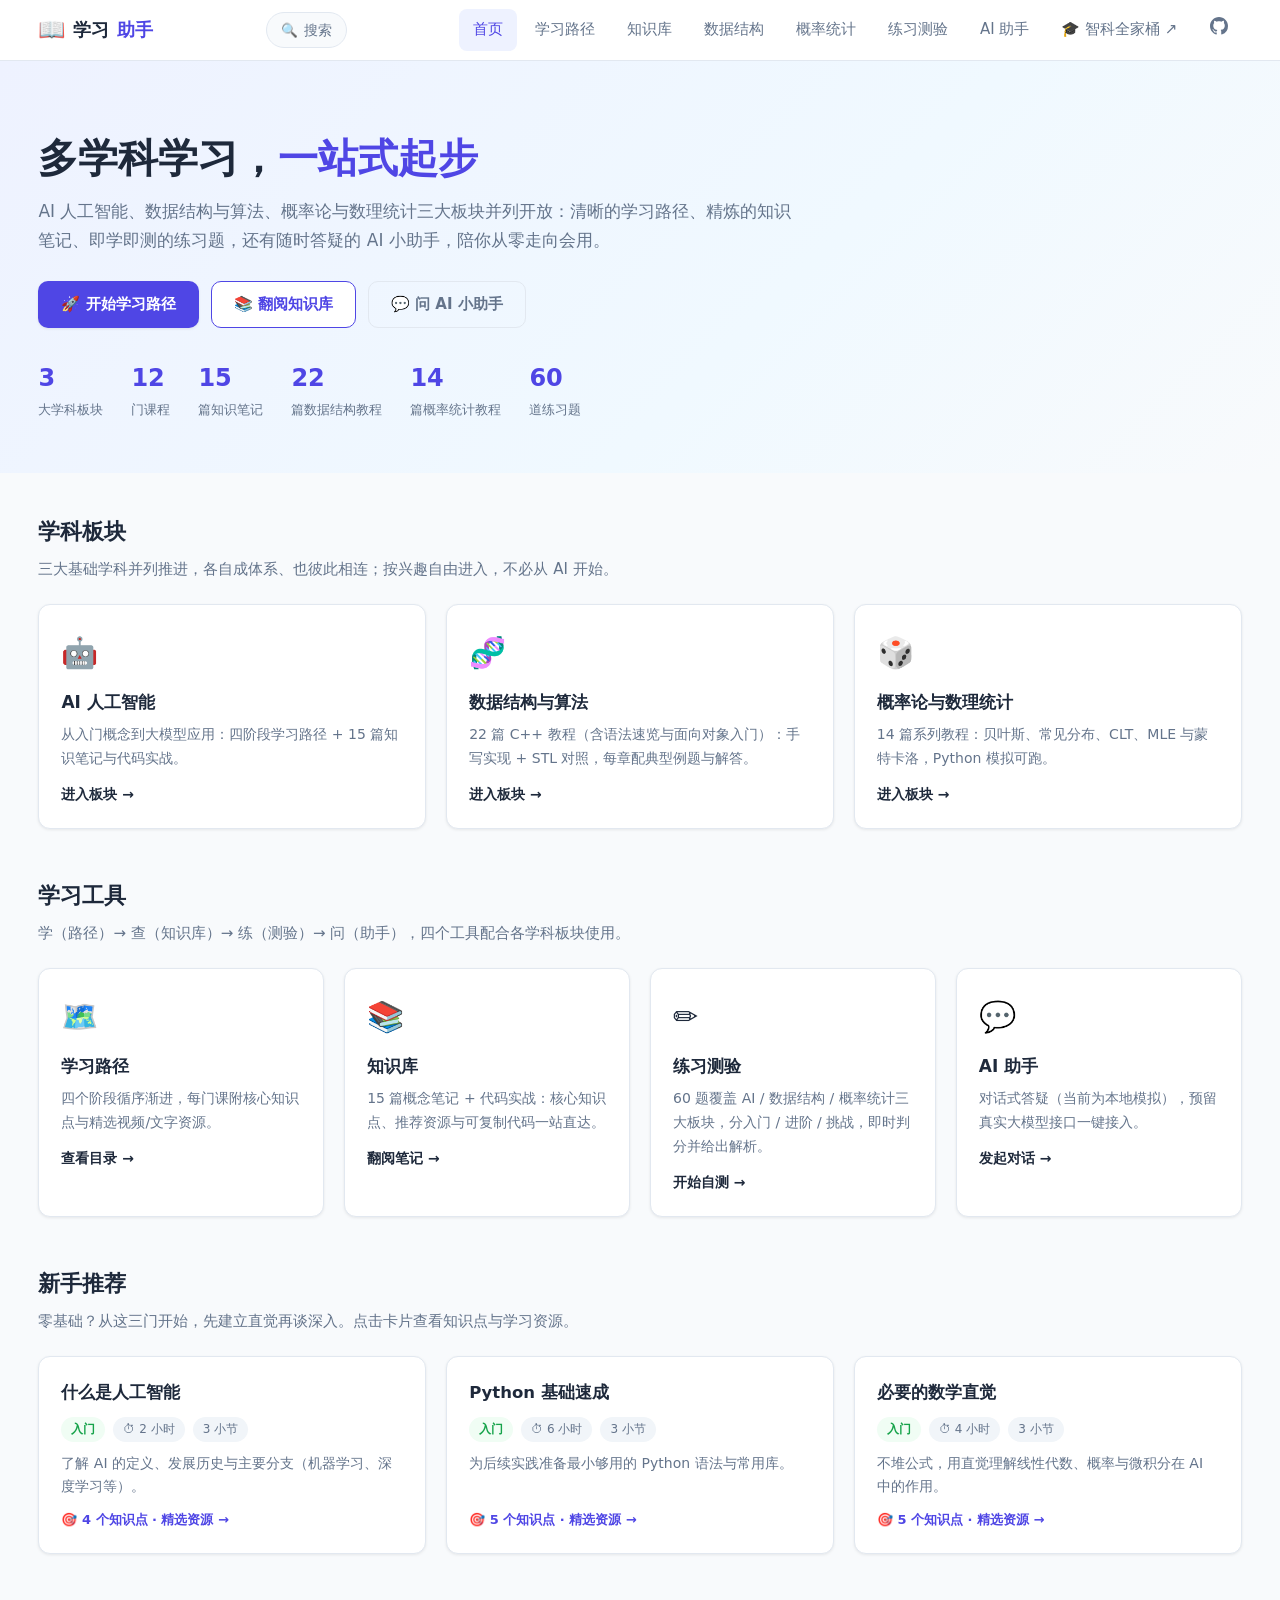
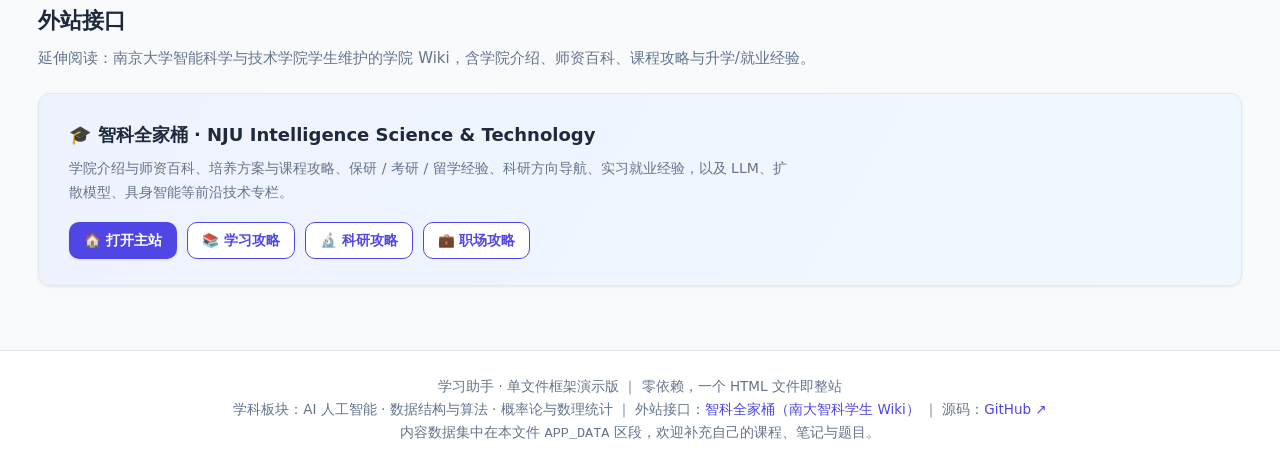
==== index.html @ 99f3f09c "修复了github pages的manifest和图标问题" ====
<!DOCTYPE html>
<html lang="zh-CN">
<head>
<meta charset="UTF-8">
<meta name="viewport" content="width=device-width, initial-scale=1.0">
<!-- PWA：添加到主屏幕后可全屏、离线运行（需经 HTTP(S) 访问；本地 file:// 双击打开自动跳过注册） -->
<meta name="theme-color" content="#4f46e5">
<meta name="mobile-web-app-capable" content="yes">
<meta name="apple-mobile-web-app-capable" content="yes">
<meta name="apple-mobile-web-app-status-bar-style" content="default">
<meta name="apple-mobile-web-app-title" content="学习助手">
<link rel="manifest" href="manifest.webmanifest">
<link rel="apple-touch-icon" href="icons/apple-touch-icon.png">
<link rel="icon" href="icons/icon-192.png" type="image/png">
<title>学习助手 · 单文件版</title>
<meta name="description" content="一个多学科学习助手单文件网站：AI 人工智能、数据结构与算法、概率论与数理统计并列推进，含学习路径、知识库、练习测验与 AI 答疑助手，另附南京大学「智科全家桶」外站接口；零依赖，浏览器直接打开即用。">
<style>
/* ============================================================
   全局样式
   ============================================================ */
:root {
  --primary: #4f46e5;
  --primary-dark: #4338ca;
  --primary-light: #eef2ff;
  --accent: #0ea5e9;
  --green: #16a34a;
  --green-light: #f0fdf4;
  --red: #dc2626;
  --red-light: #fef2f2;
  --orange: #ea580c;
  --text: #1e293b;
  --text-secondary: #64748b;
  --border: #e2e8f0;
  --bg: #f8fafc;
  --card-bg: #ffffff;
  --radius: 12px;
  --shadow: 0 1px 3px rgba(0, 0, 0, .08);
  --shadow-lg: 0 8px 24px rgba(15, 23, 42, .18);
}

* { margin: 0; padding: 0; box-sizing: border-box; }
html { scroll-behavior: smooth; }

body {
  font-family: "PingFang SC", "Microsoft YaHei", "Segoe UI", system-ui, sans-serif;
  color: var(--text);
  background: var(--bg);
  line-height: 1.7;
  min-height: 100vh;
  display: flex;
  flex-direction: column;
}

a { color: var(--primary); text-decoration: none; }
a:hover { text-decoration: underline; }
img { max-width: 100%; }

.container { width: min(1360px, 94%); margin: 0 auto; }
main { flex: 1; }

/* ---------- 单文件路由视图 ---------- */
.view { display: none; }
.view.active { display: block; }

/* ---------- 顶部导航 ---------- */
.site-header {
  background: rgba(255, 255, 255, .92);
  backdrop-filter: blur(8px);
  border-bottom: 1px solid var(--border);
  position: sticky;
  top: 0;
  z-index: 100;
}
.nav { display: flex; align-items: center; justify-content: space-between; height: 60px; gap: 16px; }
.brand { display: flex; align-items: center; gap: 8px; font-size: 18px; font-weight: 700; color: var(--text); white-space: nowrap; }
.brand:hover { text-decoration: none; }
.brand .logo { font-size: 22px; }
.brand .brand-sub { color: var(--primary); }
.nav-links { display: flex; gap: 4px; list-style: none; }
.nav-links a { display: block; padding: 8px 14px; border-radius: 8px; color: var(--text-secondary); font-size: 15px; font-weight: 500; }
.nav-links a:hover { color: var(--text); background: var(--bg); text-decoration: none; }
.nav-links a.active { color: var(--primary); background: var(--primary-light); }
.nav-toggle { display: none; background: none; border: 1px solid var(--border); border-radius: 8px; padding: 6px 10px; font-size: 18px; cursor: pointer; color: var(--text); }

/* ---------- 页脚 ---------- */
.site-footer {
  border-top: 1px solid var(--border);
  background: var(--card-bg);
  padding: 24px 0;
  margin-top: 56px;
  color: var(--text-secondary);
  font-size: 13.5px;
  text-align: center;
}

/* ---------- 首页 Hero ---------- */
.hero { padding: 72px 0 52px; background: linear-gradient(135deg, var(--primary-light) 0%, #f0f9ff 60%, var(--bg) 100%); }
.hero h1 { font-size: clamp(28px, 5vw, 40px); line-height: 1.25; }
.hero h1 .hl { color: var(--primary); }
.hero p.sub { margin: 14px 0 26px; color: var(--text-secondary); font-size: 17px; max-width: 760px; }
.hero-actions { display: flex; gap: 12px; flex-wrap: wrap; }

.btn { display: inline-block; padding: 10px 22px; border-radius: 10px; font-size: 15px; font-weight: 600; cursor: pointer; border: 1px solid transparent; transition: all .15s ease; }
.btn:hover { text-decoration: none; transform: translateY(-1px); }
.btn-primary { background: var(--primary); color: #fff; box-shadow: var(--shadow); }
.btn-primary:hover { background: var(--primary-dark); }
.btn-outline { background: #fff; color: var(--primary); border-color: var(--primary); }
.btn-outline:hover { background: var(--primary-light); }
.btn-ghost { background: transparent; color: var(--text-secondary); border-color: var(--border); }
.btn-ghost:hover { color: var(--text); background: var(--bg); }
.btn-sm { padding: 6px 14px; font-size: 13.5px; }

.stats-row { display: flex; gap: 28px; flex-wrap: wrap; margin-top: 30px; }
.stat .num { font-size: 24px; font-weight: 800; color: var(--primary); }
.stat .label { font-size: 13px; color: var(--text-secondary); }

/* ---------- 区块标题 ---------- */
.section { padding: 40px 0 8px; }
.section-title { font-size: 22px; margin-bottom: 6px; }
.section-desc { color: var(--text-secondary); margin-bottom: 22px; font-size: 15px; }

/* ---------- 卡片网格 ---------- */
.grid { display: grid; gap: 20px; grid-template-columns: repeat(auto-fit, minmax(250px, 1fr)); }
.card { background: var(--card-bg); border: 1px solid var(--border); border-radius: var(--radius); padding: 22px; box-shadow: var(--shadow); transition: all .18s ease; }
.card:hover { box-shadow: var(--shadow-lg); transform: translateY(-3px); }
.module-card { display: block; color: inherit; }
.module-card:hover { text-decoration: none; }
.module-card .icon { font-size: 30px; }
.module-card h3 { margin: 10px 0 6px; font-size: 17px; }
.module-card p { color: var(--text-secondary); font-size: 14px; }
.module-card .go { margin-top: 12px; font-size: 14px; font-weight: 600; }

/* ---------- 课程卡 ---------- */
.course-card { display: flex; flex-direction: column; gap: 10px; cursor: pointer; outline: none; }
.course-card:focus-visible { border-color: var(--primary); box-shadow: 0 0 0 3px var(--primary-light); }
.course-card h3 { font-size: 16.5px; }
.course-card .desc { color: var(--text-secondary); font-size: 14px; flex: 1; }
.course-meta { display: flex; gap: 8px; flex-wrap: wrap; font-size: 12.5px; }
.course-card .go-more { font-size: 13px; font-weight: 600; color: var(--primary); }

.badge { display: inline-block; padding: 2px 10px; border-radius: 999px; font-size: 12px; font-weight: 600; background: var(--primary-light); color: var(--primary); }
.badge.gray { background: #f1f5f9; color: var(--text-secondary); font-weight: 500; }
.badge.green { background: var(--green-light); color: var(--green); }
.badge.orange { background: #fff7ed; color: var(--orange); }
.badge.blue { background: #f0f9ff; color: var(--accent); }

/* ---------- 学习路径阶段 ---------- */
.stage { margin-bottom: 30px; }
.stage-head { display: flex; align-items: center; gap: 12px; margin-bottom: 14px; }
.stage-num { width: 34px; height: 34px; border-radius: 50%; background: var(--primary); color: #fff; display: flex; align-items: center; justify-content: center; font-weight: 700; flex-shrink: 0; }
.stage-head h2 { font-size: 19px; }
.stage-head .stage-sub { color: var(--text-secondary); font-size: 14px; }

/* ---------- 课程详情弹窗 ---------- */
.modal-mask { position: fixed; inset: 0; background: rgba(15, 23, 42, .55); display: flex; align-items: center; justify-content: center; z-index: 200; padding: 20px; }
.modal-mask[hidden] { display: none; }
.modal-card { background: #fff; border-radius: 14px; width: min(660px, 100%); max-height: 84vh; overflow-y: auto; padding: 30px 32px; position: relative; box-shadow: var(--shadow-lg); }
.modal-card h1 { font-size: 22px; padding-right: 28px; margin-bottom: 10px; }
.modal-card h2 { font-size: 16.5px; margin: 22px 0 8px; color: var(--primary-dark); }
.modal-card ul { margin-left: 20px; font-size: 14.5px; }
.modal-card p { font-size: 14.5px; }
.modal-close { position: absolute; top: 10px; right: 14px; border: none; background: none; font-size: 26px; line-height: 1; color: var(--text-secondary); cursor: pointer; }
.modal-close:hover { color: var(--text); }
.modal-meta { display: flex; gap: 8px; flex-wrap: wrap; margin-bottom: 14px; }
.modal-desc { color: var(--text-secondary); margin-bottom: 4px; }

/* ---------- 页面标题条 ---------- */
.page-head { background: linear-gradient(135deg, var(--primary) 0%, var(--primary-dark) 100%); color: #fff; padding: 36px 0; margin-bottom: 32px; }
.page-head h1 { font-size: 26px; }
.page-head p { opacity: .85; margin-top: 6px; font-size: 15px; }

/* ---------- 外站接口卡片 ---------- */
.ext-card { display: flex; align-items: center; justify-content: space-between; gap: 18px; flex-wrap: wrap; background: linear-gradient(120deg, #eef2ff 0%, #f0f9ff 100%); border: 1px solid var(--border); border-radius: var(--radius); padding: 26px 30px; box-shadow: var(--shadow); }
.ext-card h3 { font-size: 18px; margin-bottom: 6px; }
.ext-card p { color: var(--text-secondary); font-size: 14px; max-width: 720px; }
.ext-links { display: flex; gap: 10px; flex-wrap: wrap; }
.ext-links a { white-space: nowrap; }

/* ---------- 知识库 ---------- */
.kb-layout { display: grid; grid-template-columns: 320px minmax(0, 1fr); gap: 24px; align-items: start; }
.kb-list { display: flex; flex-direction: column; gap: 10px; }
.kb-item { width: 100%; text-align: left; background: var(--card-bg); border: 1px solid var(--border); border-radius: 10px; padding: 14px 16px; cursor: pointer; font: inherit; color: inherit; transition: all .15s ease; }
.kb-item:hover { border-color: var(--primary); }
.kb-item.active { border-color: var(--primary); background: var(--primary-light); }
.kb-item .cat { font-size: 12px; color: var(--accent); font-weight: 600; }
.kb-item .t { font-weight: 600; margin: 2px 0; }
.kb-item .s { font-size: 13px; color: var(--text-secondary); }
.kb-article { background: var(--card-bg); border: 1px solid var(--border); border-radius: var(--radius); padding: 32px 36px; box-shadow: var(--shadow); min-height: 320px; }
.kb-article h1 { font-size: 24px; margin-bottom: 8px; }
.kb-article .meta { color: var(--text-secondary); font-size: 13.5px; margin-bottom: 20px; display: flex; gap: 10px; flex-wrap: wrap; }
.kb-article h2 { font-size: 18px; margin: 26px 0 10px; padding-left: 10px; border-left: 4px solid var(--primary); }
.kb-article p { margin-bottom: 14px; color: #334155; }
.kb-article ul { margin: 0 0 14px 22px; color: #334155; }
.kb-article code { background: #f1f5f9; padding: 2px 6px; border-radius: 5px; font-size: 13.5px; font-family: Consolas, "Courier New", monospace; }
.kb-article table { width: 100%; border-collapse: collapse; margin: 14px 0 18px; font-size: 14px; }
.kb-article th, .kb-article td, .modal-card th, .modal-card td { border: 1px solid var(--border); padding: 8px 10px; text-align: left; vertical-align: top; }
.kb-article th, .modal-card th { background: var(--bg); }
.kb-placeholder { color: var(--text-secondary); text-align: center; padding: 80px 0; }

/* ---------- 知识点块与推荐资源 ---------- */
.kb-points { background: var(--primary-light); border-radius: 10px; padding: 14px 18px; margin: 24px 0; }
.kb-points .pt-title { font-weight: 700; margin-bottom: 6px; }
.kb-points ul { margin: 0 0 0 20px; }
.kb-points li { margin: 3px 0; font-size: 14.5px; }
.res-group-title { font-size: 16.5px; margin: 22px 0 10px; font-weight: 700; }
ul.res-list { list-style: none; margin: 0 0 16px !important; padding: 0; }
.res-list li { margin: 0 0 10px; padding: 10px 14px; background: var(--bg); border: 1px solid var(--border); border-radius: 10px; font-size: 14px; }
.res-list .res-d { color: var(--text-secondary); font-size: 13px; margin-top: 2px; }

/* ---------- 测验 ---------- */
.quiz-progress { height: 8px; background: var(--border); border-radius: 999px; overflow: hidden; margin-bottom: 26px; }
.quiz-progress .bar { height: 100%; background: var(--primary); width: 0; transition: width .3s ease; border-radius: 999px; }
.q-card { background: var(--card-bg); border: 1px solid var(--border); border-radius: var(--radius); padding: 26px 28px; box-shadow: var(--shadow); margin-bottom: 18px; }
.q-card .q-title { font-weight: 700; font-size: 16.5px; margin-bottom: 16px; }
.q-card .q-num { color: var(--primary); margin-right: 6px; }
.opt { display: flex; align-items: center; gap: 10px; width: 100%; text-align: left; font: inherit; background: var(--bg); border: 1px solid var(--border); border-radius: 10px; padding: 11px 15px; margin-bottom: 9px; cursor: pointer; transition: all .15s ease; }
.opt:hover:not(:disabled) { border-color: var(--primary); background: var(--primary-light); }
.opt:disabled { cursor: default; }
.opt .letter { width: 26px; height: 26px; border-radius: 50%; background: #fff; border: 1px solid var(--border); display: flex; align-items: center; justify-content: center; font-size: 13px; font-weight: 700; flex-shrink: 0; }
.opt.correct { border-color: var(--green); background: var(--green-light); }
.opt.correct .letter { background: var(--green); border-color: var(--green); color: #fff; }
.opt.wrong { border-color: var(--red); background: var(--red-light); }
.opt.wrong .letter { background: var(--red); border-color: var(--red); color: #fff; }
.explain { margin-top: 12px; padding: 12px 15px; border-radius: 10px; font-size: 14px; display: none; }
.explain.show { display: block; }
.explain.ok { background: var(--green-light); color: #166534; }
.explain.no { background: var(--red-light); color: #991b1b; }
.quiz-result { text-align: center; padding: 40px 20px; display: none; }
.quiz-result.show { display: block; }
.quiz-result .score { font-size: 52px; font-weight: 800; color: var(--primary); }
.quiz-result .msg { color: var(--text-secondary); margin: 6px 0 22px; }

/* ---------- 聊天 ---------- */
.chat-wrap { display: flex; flex-direction: column; height: calc(100vh - 60px - 73px - 48px); min-height: 420px; max-height: 720px; background: var(--card-bg); border: 1px solid var(--border); border-radius: var(--radius); box-shadow: var(--shadow); overflow: hidden; }
.chat-top { display: flex; align-items: center; justify-content: space-between; padding: 12px 18px; border-bottom: 1px solid var(--border); background: var(--bg); }
.chat-top .who { display: flex; align-items: center; gap: 10px; font-weight: 700; }
.chat-top .avatar { width: 34px; height: 34px; border-radius: 50%; background: var(--primary); color: #fff; display: flex; align-items: center; justify-content: center; font-size: 17px; }
.chat-top .status-dot { width: 8px; height: 8px; border-radius: 50%; background: var(--green); display: inline-block; margin-right: 5px; }
.chat-top .st-text { font-size: 12.5px; color: var(--text-secondary); font-weight: 400; }
.chat-body { flex: 1; overflow-y: auto; padding: 18px; display: flex; flex-direction: column; gap: 14px; }
.msg { display: flex; gap: 10px; max-width: 82%; }
.msg .m-avatar { width: 32px; height: 32px; border-radius: 50%; display: flex; align-items: center; justify-content: center; font-size: 15px; flex-shrink: 0; background: var(--primary-light); }
.msg .bubble { padding: 10px 14px; border-radius: 12px; font-size: 14.5px; white-space: pre-wrap; word-break: break-word; background: var(--bg); border: 1px solid var(--border); }
.msg.user { align-self: flex-end; flex-direction: row-reverse; }
.msg.user .m-avatar { background: #e0f2fe; }
.msg.user .bubble { background: var(--primary); color: #fff; border-color: var(--primary); }
.msg.ai .bubble { border-top-left-radius: 4px; }
.msg.user .bubble { border-top-right-radius: 4px; }
.msg time { display: block; font-size: 11px; opacity: .55; margin-top: 4px; }
.typing .bubble { display: inline-flex; gap: 4px; align-items: center; }
.typing .dot { width: 6px; height: 6px; border-radius: 50%; background: var(--text-secondary); animation: blink 1.2s infinite; }
.typing .dot:nth-child(2) { animation-delay: .2s; }
.typing .dot:nth-child(3) { animation-delay: .4s; }
@keyframes blink { 0%, 60%, 100% { opacity: .25; } 30% { opacity: 1; } }
.chat-quick { display: flex; gap: 8px; flex-wrap: wrap; padding: 10px 18px 0; }
.chip { font: inherit; font-size: 13px; color: var(--primary); background: var(--primary-light); border: 1px solid transparent; border-radius: 999px; padding: 5px 13px; cursor: pointer; }
.chip:hover { border-color: var(--primary); }
.chat-input { display: flex; gap: 10px; padding: 14px 18px; border-top: 1px solid var(--border); }
.chat-input textarea { flex: 1; font: inherit; font-size: 14.5px; border: 1px solid var(--border); border-radius: 10px; padding: 10px 14px; resize: none; height: 46px; max-height: 120px; outline: none; }
.chat-input textarea:focus { border-color: var(--primary); box-shadow: 0 0 0 3px var(--primary-light); }
.chat-input .btn { align-self: flex-end; height: 46px; }

/* ---------- 通用工具 ---------- */
.empty-tip { text-align: center; color: var(--text-secondary); padding: 60px 0; }
.toolbar { display: flex; justify-content: space-between; align-items: center; gap: 12px; flex-wrap: wrap; margin-bottom: 18px; }

/* 聊天视图：压缩页脚占位，让对话区贴合视口 */
body[data-page="chat"] .site-footer { margin-top: 16px; }
body[data-page="chat"] main { padding: 20px 0 8px; }

/* ---------- 全站搜索 ---------- */
.nav-search-btn { display: flex; align-items: center; gap: 6px; border: 1px solid var(--border); background: var(--bg); color: var(--text-secondary); border-radius: 999px; padding: 6px 14px; font: inherit; font-size: 13.5px; cursor: pointer; white-space: nowrap; }
.nav-search-btn:hover { border-color: var(--primary); color: var(--primary); }
.nav-gh { display: flex; align-items: center; color: var(--text-secondary); }
.nav-gh:hover { color: var(--text); }
.nav-gh svg { display: block; }
@media (max-width: 720px) { .nav-search-btn span { display: none; } .nav-search-btn { padding: 6px 10px; } }
.search-panel { background: #fff; border-radius: 14px; width: min(680px, 100%); max-height: 80vh; display: flex; flex-direction: column; overflow: hidden; box-shadow: var(--shadow-lg); align-self: flex-start; margin-top: 8vh; }
.search-bar { display: flex; align-items: center; gap: 10px; padding: 14px 16px; border-bottom: 1px solid var(--border); }
.search-bar input { flex: 1; border: none; outline: none; font: inherit; font-size: 15px; color: var(--text); background: transparent; }
.search-close { border: 1px solid var(--border); background: var(--bg); border-radius: 6px; font-size: 12px; padding: 3px 9px; cursor: pointer; color: var(--text-secondary); }
.search-results { flex: 1; overflow-y: auto; padding: 8px 12px 12px; }
.search-group { font-size: 12px; color: var(--text-secondary); font-weight: 700; margin: 10px 4px 4px; letter-spacing: .05em; }
.search-item { display: block; padding: 9px 10px; border-radius: 10px; color: inherit; text-decoration: none; }
.search-item:hover, .search-item.active { background: var(--primary-light); text-decoration: none; }
.si-title { font-weight: 600; font-size: 14.5px; }
.si-sub { color: var(--text-secondary); font-size: 12px; font-weight: 400; margin-left: 6px; }
.si-snip { color: var(--text-secondary); font-size: 12.5px; margin-top: 2px; overflow: hidden; text-overflow: ellipsis; white-space: nowrap; }
.si-snip mark { background: #fef08a; padding: 0 1px; border-radius: 3px; }
.search-hint { color: var(--text-secondary); text-align: center; padding: 32px 10px; font-size: 13.5px; }
.search-foot { border-top: 1px solid var(--border); padding: 8px 16px; font-size: 12px; color: var(--text-secondary); }
.msg .bubble a { color: var(--primary); font-weight: 600; }

/* ---------- 测验分级与代码块 ---------- */
.quiz-sec { margin-bottom: 36px; }
.tier-head { display: flex; align-items: center; gap: 10px; flex-wrap: wrap; margin: 4px 0 14px; }
.tier-head h2 { font-size: 19px; }
.tier-head p { color: var(--text-secondary); font-size: 13.5px; }
.tier-dot { width: 12px; height: 12px; border-radius: 50%; display: inline-block; }
.tier-dot.t-easy { background: var(--green); }
.tier-dot.t-mid { background: var(--orange); }
.tier-dot.t-hard { background: var(--red); }
.tier-filters { display: flex; gap: 6px; flex-wrap: wrap; }
.chip.active { background: var(--primary); color: #fff; border-color: var(--primary); }
.badge.red { background: var(--red-light); color: var(--red); }
.q-badges { display: flex; gap: 6px; align-items: center; margin-bottom: 8px; font-size: 12.5px; }
.kb-article pre, .q-card pre { background: #0f172a; color: #e2e8f0; padding: 14px 16px; border-radius: 10px; overflow-x: auto; font-size: 13px; line-height: 1.65; margin: 0 0 14px; font-family: Consolas, "Courier New", monospace; }
.kb-article pre code, .q-card pre code { background: none; color: inherit; padding: 0; font-size: inherit; }
.code-wrap { position: relative; margin-bottom: 16px; }
.code-wrap pre { margin-bottom: 0; }
.code-copy { position: absolute; top: 8px; right: 8px; background: #334155; color: #cbd5e1; border: none; border-radius: 6px; padding: 3px 10px; font-size: 12px; cursor: pointer; }
.code-copy:hover { background: #475569; color: #fff; }

/* ---------- 典型例题卡片 ---------- */
.ds-ex .ex-lc { float: right; font-size: 12.5px; font-weight: 600; color: var(--primary); }
.ds-ex .ex-lc:hover { color: var(--primary-dark); }
.ds-ex { background: var(--bg); border: 1px solid var(--border); border-radius: 10px; padding: 14px 18px; margin-bottom: 14px; }
.ds-ex .q-title { font-weight: 700; font-size: 14.5px; margin-bottom: 4px; }
.ds-ex .q-text { font-size: 14.5px; margin-bottom: 8px; color: #334155; }
.ds-ex summary { cursor: pointer; color: var(--primary); font-weight: 600; font-size: 14px; user-select: none; }
.ds-ex details[open] summary { margin-bottom: 10px; }
.ds-ex .sol p { font-size: 14px; margin-bottom: 10px; }
.ds-ex .sol ul { font-size: 14px; margin-bottom: 10px; }
.ds-ex .sol blockquote { border-left: 4px solid var(--orange); background: #fff7ed; padding: 8px 14px; border-radius: 6px; font-size: 13.5px; margin-bottom: 10px; }
.quiz-result .breakdown { font-size: 13.5px; color: var(--text-secondary); margin: -12px 0 18px; }

/* ---------- 语法高亮（VSCode Dark+ 风格） ---------- */
pre code .tok-cm { color: #6a9955; font-style: italic; }
pre code .tok-str { color: #ce9178; }
pre code .tok-num { color: #b5cea8; }
pre code .tok-kw1 { color: #c586c0; }
pre code .tok-kw2 { color: #569cd6; }
pre code .tok-type { color: #4ec9b0; }
pre code .tok-fn { color: #dcdcaa; }
pre code .tok-pre { color: #569cd6; }

@media (min-width: 861px) {
  .kb-list { position: sticky; top: 76px; max-height: calc(100vh - 92px); overflow-y: auto; padding-right: 4px; }
}

@media (max-width: 860px) {
  .kb-layout { grid-template-columns: 1fr; }
  .kb-list { flex-direction: row; overflow-x: auto; padding-bottom: 6px; }
  .kb-item { min-width: 210px; }
}

@media (max-width: 720px) {
  .nav-toggle { display: block; }
  .nav-links { display: none; position: absolute; top: 60px; left: 0; right: 0; background: #fff; flex-direction: column; padding: 10px 4%; border-bottom: 1px solid var(--border); box-shadow: var(--shadow-lg); }
  .nav-links.open { display: flex; }
  .hero { padding: 44px 0 36px; }
  .msg { max-width: 92%; }
  .modal-card { padding: 24px 20px; }
}
</style>
</head>
<body data-page="home">

<header class="site-header">
  <div class="container nav">
    <a class="brand" href="#/home"><span class="logo">📖</span>学习<span class="brand-sub">助手</span></a>
    <button class="nav-search-btn" id="searchBtn" type="button" title="搜索站内内容（快捷键 / 或 Ctrl+K）">🔍 <span>搜索</span></button>
    <button class="nav-toggle" aria-label="菜单" id="navToggle">☰</button>
    <ul class="nav-links" id="navLinks">
      <li><a href="#/home" data-route="home" class="active">首页</a></li>
      <li><a href="#/courses" data-route="courses">学习路径</a></li>
      <li><a href="#/knowledge" data-route="knowledge">知识库</a></li>
      <li><a href="#/ds" data-route="ds">数据结构</a></li>
      <li><a href="#/prob" data-route="prob">概率统计</a></li>
      <li><a href="#/quiz" data-route="quiz">练习测验</a></li>
      <li><a href="#/chat" data-route="chat">AI 助手</a></li>
      <li><a href="https://njuis-students.github.io/" target="_blank" rel="noopener noreferrer" title="南京大学智能科学与技术学院 · 智科全家桶（外站，新窗口打开）">🎓 智科全家桶 ↗</a></li>
      <li><a class="nav-gh" href="https://github.com/haotsi/AI_Learning_Helper" target="_blank" rel="noopener noreferrer" title="本站源码 · GitHub 仓库（新窗口打开）" aria-label="GitHub 仓库">
        <svg width="18" height="18" viewBox="0 0 16 16" fill="currentColor" aria-hidden="true"><path d="M8 0C3.58 0 0 3.58 0 8c0 3.54 2.29 6.53 5.47 7.59.4.07.55-.17.55-.38 0-.19-.01-.82-.01-1.49-2.01.37-2.53-.49-2.69-.94-.09-.23-.48-.94-.82-1.13-.28-.15-.68-.52-.01-.53.63-.01 1.08.58 1.23.82.72 1.21 1.87.87 2.33.66.07-.52.28-.87.51-1.07-1.78-.2-3.64-.89-3.64-3.95 0-.87.31-1.59.82-2.15-.08-.2-.36-1.02.08-2.12 0 0 .67-.21 2.2.82.64-.18 1.32-.27 2-.27s1.36.09 2 .27c1.53-1.04 2.2-.82 2.2-.82.44 1.1.16 1.92.08 2.12.51.56.82 1.27.82 2.15 0 3.07-1.87 3.75-3.65 3.95.29.25.54.73.54 1.48 0 1.07-.01 1.93-.01 2.2 0 .21.15.46.55.38A8.01 8.01 0 0 0 16 8c0-4.42-3.58-8-8-8z"/></svg>
      </a></li>
    </ul>
  </div>
</header>

<main>

  <!-- ============ 视图：首页 ============ -->
  <section class="view active" id="view-home">
    <div class="hero">
      <div class="container">
        <h1>多学科学习，<span class="hl">一站式起步</span></h1>
        <p class="sub">AI 人工智能、数据结构与算法、概率论与数理统计三大板块并列开放：清晰的学习路径、精炼的知识笔记、即学即测的练习题，还有随时答疑的 AI 小助手，陪你从零走向会用。</p>
        <div class="hero-actions">
          <a class="btn btn-primary" href="#/courses">🚀 开始学习路径</a>
          <a class="btn btn-outline" href="#/knowledge">📚 翻阅知识库</a>
          <a class="btn btn-ghost" href="#/chat">💬 问 AI 小助手</a>
        </div>
        <div class="stats-row">
          <div class="stat"><div class="num">3</div><div class="label">大学科板块</div></div>
          <div class="stat"><div class="num" id="statCourses">–</div><div class="label">门课程</div></div>
          <div class="stat"><div class="num" id="statArticles">–</div><div class="label">篇知识笔记</div></div>
          <div class="stat"><div class="num" id="statDs">–</div><div class="label">篇数据结构教程</div></div>
          <div class="stat"><div class="num" id="statProb">–</div><div class="label">篇概率统计教程</div></div>
          <div class="stat"><div class="num" id="statQuiz">–</div><div class="label">道练习题</div></div>
        </div>
      </div>
    </div>
    <section class="section">
      <div class="container">
        <h2 class="section-title">学科板块</h2>
        <p class="section-desc">三大基础学科并列推进，各自成体系、也彼此相连；按兴趣自由进入，不必从 AI 开始。</p>
        <div class="grid">
          <a class="card module-card" href="#/courses">
            <div class="icon">🤖</div>
            <h3>AI 人工智能</h3>
            <p>从入门概念到大模型应用：四阶段学习路径 + 15 篇知识笔记与代码实战。</p>
            <div class="go">进入板块 →</div>
          </a>
          <a class="card module-card" href="#/ds">
            <div class="icon">🧬</div>
            <h3>数据结构与算法</h3>
            <p>22 篇 C++ 教程（含语法速览与面向对象入门）：手写实现 + STL 对照，每章配典型例题与解答。</p>
            <div class="go">进入板块 →</div>
          </a>
          <a class="card module-card" href="#/prob">
            <div class="icon">🎲</div>
            <h3>概率论与数理统计</h3>
            <p>14 篇系列教程：贝叶斯、常见分布、CLT、MLE 与蒙特卡洛，Python 模拟可跑。</p>
            <div class="go">进入板块 →</div>
          </a>
        </div>
      </div>
    </section>
    <section class="section">
      <div class="container">
        <h2 class="section-title">学习工具</h2>
        <p class="section-desc">学（路径）→ 查（知识库）→ 练（测验）→ 问（助手），四个工具配合各学科板块使用。</p>
        <div class="grid">
          <a class="card module-card" href="#/courses">
            <div class="icon">🗺️</div>
            <h3>学习路径</h3>
            <p>四个阶段循序渐进，每门课附核心知识点与精选视频/文字资源。</p>
            <div class="go">查看目录 →</div>
          </a>
          <a class="card module-card" href="#/knowledge">
            <div class="icon">📚</div>
            <h3>知识库</h3>
            <p>15 篇概念笔记 + 代码实战：核心知识点、推荐资源与可复制代码一站直达。</p>
            <div class="go">翻阅笔记 →</div>
          </a>
          <a class="card module-card" href="#/quiz">
            <div class="icon">✏️</div>
            <h3>练习测验</h3>
            <p>60 题覆盖 AI / 数据结构 / 概率统计三大板块，分入门 / 进阶 / 挑战，即时判分并给出解析。</p>
            <div class="go">开始自测 →</div>
          </a>
          <a class="card module-card" href="#/chat">
            <div class="icon">💬</div>
            <h3>AI 助手</h3>
            <p>对话式答疑（当前为本地模拟），预留真实大模型接口一键接入。</p>
            <div class="go">发起对话 →</div>
          </a>
        </div>
      </div>
    </section>
    <section class="section">
      <div class="container">
        <h2 class="section-title">新手推荐</h2>
        <p class="section-desc">零基础？从这三门开始，先建立直觉再谈深入。点击卡片查看知识点与学习资源。</p>
        <div class="grid" id="featuredCourses"></div>
      </div>
    </section>
    <section class="section">
      <div class="container">
        <h2 class="section-title">外站接口</h2>
        <p class="section-desc">延伸阅读：南京大学智能科学与技术学院学生维护的学院 Wiki，含学院介绍、师资百科、课程攻略与升学/就业经验。</p>
        <div class="ext-card">
          <div>
            <h3>🎓 智科全家桶 · NJU Intelligence Science &amp; Technology</h3>
            <p>学院介绍与师资百科、培养方案与课程攻略、保研 / 考研 / 留学经验、科研方向导航、实习就业经验，以及 LLM、扩散模型、具身智能等前沿技术专栏。</p>
          </div>
          <div class="ext-links">
            <a class="btn btn-primary btn-sm" href="https://njuis-students.github.io/" target="_blank" rel="noopener noreferrer">🏠 打开主站</a>
            <a class="btn btn-outline btn-sm" href="https://njuis-students.github.io/2-%E5%AD%A6%E4%B9%A0%E7%AF%87/1-%E5%9F%B9%E5%85%BB%E6%96%B9%E6%A1%88/1-%E5%9F%B9%E5%85%BB%E6%96%B9%E6%A1%88.html" target="_blank" rel="noopener noreferrer">📚 学习攻略</a>
            <a class="btn btn-outline btn-sm" href="https://njuis-students.github.io/3-%E7%A7%91%E7%A0%94%E7%AF%87/1-%E7%A7%91%E7%A0%94%E6%A6%82%E8%A7%88/1-%E7%A7%91%E7%A0%94%E6%A6%82%E8%A7%88.html" target="_blank" rel="noopener noreferrer">🔬 科研攻略</a>
            <a class="btn btn-outline btn-sm" href="https://njuis-students.github.io/4-%E8%81%8C%E5%9C%BA%E7%AF%87/2-%E5%B0%B1%E4%B8%9A%E6%8C%87%E5%8D%97/1-%E5%BC%95%E8%A8%80.html" target="_blank" rel="noopener noreferrer">💼 职场攻略</a>
          </div>
        </div>
      </div>
    </section>
  </section>

  <!-- ============ 视图：学习路径 ============ -->
  <section class="view" id="view-courses">
    <div class="page-head">
      <div class="container">
        <h1>🗺️ 学习路径</h1>
        <p>四个阶段、12 门课程。点击课程卡查看核心知识点、课程大纲与精选视频/文字教程。</p>
      </div>
    </div>
    <div class="container" id="stageList"><!-- 课程阶段由脚本渲染 --></div>
  </section>

  <!-- ============ 视图：知识库 ============ -->
  <section class="view" id="view-knowledge">
    <div class="page-head">
      <div class="container">
        <h1>📚 知识库</h1>
        <p>每篇笔记附「核心知识点」与推荐视频/阅读；新增 5 篇代码实战笔记，资源导航汇总在最后。</p>
      </div>
    </div>
    <div class="container kb-layout">
      <aside class="kb-list" id="kbList" aria-label="文章列表"></aside>
      <article class="kb-article" id="kbArticle">
        <div class="kb-placeholder">← 选择一篇文章开始阅读</div>
      </article>
    </div>
  </section>

  <!-- ============ 视图：数据结构与算法（C++） ============ -->
  <section class="view" id="view-ds">
    <div class="page-head">
      <div class="container">
        <h1>🧬 数据结构与算法（C++ 版）</h1>
        <p>22 篇分章学习路线：零基础先读「C++ 基础语法速览」与「面向对象入门」（类/继承/多态/友元）；每篇含概念讲解、手写 C++ 实现、STL 对照与复杂度分析，代码一键复制。</p>
      </div>
    </div>
    <div class="container kb-layout">
      <aside class="kb-list" id="dsList" aria-label="章节列表"></aside>
      <article class="kb-article" id="dsArticle">
        <div class="kb-placeholder">← 从左侧选择章节开始</div>
      </article>
    </div>
  </section>

  <!-- ============ 视图：概率论与数理统计 ============ -->
  <section class="view" id="view-prob">
    <div class="page-head">
      <div class="container">
        <h1>🎲 概率论与数理统计</h1>
        <p>14 篇系列教程：直觉 + 公式速查 + 可运行的 Python 模拟，处处连接 AI 应用。</p>
      </div>
    </div>
    <div class="container kb-layout">
      <aside class="kb-list" id="probList" aria-label="章节列表"></aside>
      <article class="kb-article" id="probArticle">
        <div class="kb-placeholder">← 从左侧选择章节开始</div>
      </article>
    </div>
  </section>

  <!-- ============ 视图：练习测验 ============ -->
  <section class="view" id="view-quiz">
    <div class="page-head">
      <div class="container">
        <h1>✏️ 练习测验</h1>
        <p>覆盖 AI、数据结构、概率统计三大板块。「全部」按题号顺序练习，也可按难度筛选，全部完成后查看各级得分。</p>
      </div>
    </div>
    <div class="container">
      <div class="toolbar">
        <div><strong>综合分级测验</strong>　<span class="badge gray" id="quizTotal">共 – 题</span></div>
        <div class="tier-filters" id="quizFilters">
          <button class="chip active" data-f="all" type="button">全部</button>
          <button class="chip" data-f="入门" type="button">🟢 入门</button>
          <button class="chip" data-f="进阶" type="button">🟠 进阶</button>
          <button class="chip" data-f="挑战" type="button">🔴 挑战</button>
        </div>
        <button class="btn btn-ghost btn-sm js-restart" type="button">↺ 重新开始</button>
      </div>
      <div class="quiz-progress"><div class="bar" id="quizBar"></div></div>
      <div id="quizList"><!-- 题目由脚本渲染 --></div>
      <div class="card quiz-result" id="quizResult">
        <div class="score" id="quizScore">0 分</div>
        <div class="msg" id="quizMsg"></div>
        <div class="breakdown" id="quizBreak"></div>
        <button class="btn btn-primary js-restart" type="button">↺ 再做一遍</button>
        <a class="btn btn-outline" href="#/knowledge">去知识库复习</a>
      </div>
    </div>
  </section>

  <!-- ============ 视图：AI 助手 ============ -->
  <section class="view" id="view-chat">
    <div class="container">
      <div class="chat-wrap">
        <div class="chat-top">
          <div class="who">
            <div class="avatar">🤖</div>
            <div>
              <div>AI 答疑助手</div>
              <div class="st-text"><span class="status-dot"></span>在线 · 当前为本地模拟回复（本文件底部 CONFIG 可接入真实 API）</div>
            </div>
          </div>
          <button class="btn btn-ghost btn-sm" id="chatClear" type="button">🗑 清空对话</button>
        </div>
        <div class="chat-body" id="chatBody" aria-live="polite"></div>
        <div class="chat-quick" id="chatQuick">
          <button class="chip" data-q="我是零基础，应该先学什么？" type="button">零基础先学什么？</button>
          <button class="chip" data-q="C++ 看不懂代码怎么办？" type="button">C++ 零基础？</button>
          <button class="chip" data-q="怎么搜索站内的课程和章节？" type="button">怎么用搜索？</button>
          <button class="chip" data-q="有什么推荐的视频课程和学习资源？" type="button">推荐学习资源</button>
          <button class="chip" data-q="什么是过拟合？" type="button">什么是过拟合？</button>
          <button class="chip" data-q="教我怎么写提示词" type="button">提示词怎么写？</button>
          <button class="chip" data-q="大模型为什么会产生幻觉？" type="button">大模型为何有幻觉？</button>
        </div>
        <div class="chat-input">
          <textarea id="chatInput" placeholder="输入你的问题…（Enter 发送，Shift+Enter 换行）" rows="1"></textarea>
          <button class="btn btn-primary" id="chatSend" type="button">发送</button>
        </div>
      </div>
    </div>
  </section>

</main>

<footer class="site-footer">
  <div class="container">学习助手 · 单文件框架演示版 ｜ 零依赖，一个 HTML 文件即整站<br>
  学科板块：AI 人工智能 · 数据结构与算法 · 概率论与数理统计 ｜ 外站接口：<a href="https://njuis-students.github.io/" target="_blank" rel="noopener noreferrer">智科全家桶（南大智科学生 Wiki）</a> ｜ 源码：<a href="https://github.com/haotsi/AI_Learning_Helper" target="_blank" rel="noopener noreferrer">GitHub ↗</a><br>
  内容数据集中在本文件 <code>APP_DATA</code> 区段，欢迎补充自己的课程、笔记与题目。</div>
</footer>

<!-- 课程详情弹窗 -->
<div class="modal-mask" id="courseModal" hidden>
  <div class="modal-card" role="dialog" aria-modal="true">
    <button class="modal-close" id="courseModalClose" aria-label="关闭" type="button">×</button>
    <div id="courseModalBody"></div>
  </div>
</div>

<!-- 全站搜索 -->
<div class="modal-mask" id="searchModal" hidden>
  <div class="search-panel" role="dialog" aria-modal="true">
    <div class="search-bar">
      <span>🔍</span>
      <input id="searchInput" type="text" placeholder="搜索课程、笔记、章节与功能页…（回车打开第一条）" autocomplete="off">
      <button class="search-close" id="searchClose" type="button">Esc</button>
    </div>
    <div class="search-results" id="searchResults"></div>
    <div class="search-foot">↑↓ 选择 · Enter 打开 · Esc 关闭 · 任意页面按 / 呼出</div>
  </div>
</div>

<!-- ============================================================
     ① 模拟数据层（想改课程内容，只动 APP_DATA）
     resources 字段：t 标题 / u 链接 / zh:1 中文资源 / d 一句话说明
     ============================================================ -->
<script>
window.APP_DATA = {

  /* ---------------- 学习路径 / 课程目录 ---------------- */
  stages: [
    {
      id: 's1',
      title: '第一阶段 · AI 入门',
      sub: '建立基本概念，打好数学与编程基础',
      courses: [
        {
          id: 'c101', title: '什么是人工智能', desc: '了解 AI 的定义、发展历史与主要分支（机器学习、深度学习等）。',
          level: '入门', duration: '2 小时',
          lessons: ['AI 的定义与分类', 'AI 发展简史', 'AI 能做什么、不能做什么'],
          points: [
            'AI 的三种定义：像人一样思考 / 像人一样行动 / 理性智能体',
            '三大流派：符号主义、连接主义、行为主义',
            '机器学习、深度学习、大模型的概念边界与关系',
            '现代 AI 的范式转变：人写规则 → 机器从数据学规则'
          ],
          resources: {
            video: [
              { t: '吴恩达 AI for Everyone（DeepLearning.AI）', u: 'https://www.deeplearning.ai/courses/ai-for-everyone/', d: '写给非技术背景的经典 AI 通识课，无数学要求' },
              { t: '李宏毅 · 机器学习课程（台大官网，含 2026 春）', u: 'https://speech.ee.ntu.edu.tw/~hylee/ml/2026-spring.php', zh: 1, d: '中文圈口碑最好的系统课，讲义/作业/投影片全部公开' },
              { t: '李宏毅 2025 版课程合集（B 站）', u: 'https://www.bilibili.com/video/BV1TAtwzTE1S/', zh: 1, d: 'B 站观看更方便的系列合集' }
            ],
            read: [
              { t: 'Google ML Crash Course', u: 'https://developers.google.com/machine-learning/crash-course', d: '免费的机器学习速成课：短视频 + 文字 + 练习' },
              { t: '站内文章《什么是人工智能》', u: '#/knowledge/a1', d: '5 分钟建立概念框架' }
            ]
          }
        },
        {
          id: 'c102', title: 'Python 基础速成', desc: '为后续实践准备最小够用的 Python 语法与常用库。',
          level: '入门', duration: '6 小时',
          lessons: ['变量与数据类型', '控制流与函数', 'NumPy / Pandas 入门'],
          points: [
            '变量、数据类型与容器（list / dict / set）',
            '函数、模块与异常处理',
            'NumPy 数组与广播机制',
            'Pandas DataFrame 与数据清洗',
            'Jupyter / Colab 交互式工作流'
          ],
          resources: {
            video: [
              { t: '李宏毅课程 · Colab 与 Kaggle 上手教程', u: 'https://www.youtube.com/watch?v=kibL4oJbzy4', d: '10 分钟跑通第一个云端 Notebook' },
              { t: '李宏毅课程 · PyTorch 入门教程', u: 'https://youtu.be/6dEp6oRN2NE', zh: 1, d: '官方助教课，为后续深度学习做准备' }
            ],
            read: [
              { t: 'Python 官方中文教程', u: 'https://docs.python.org/zh-cn/3/tutorial/', zh: 1, d: '最权威的语言入门材料' },
              { t: 'Python Data Science Handbook（免费在线）', u: 'https://jakevdp.github.io/PythonDataScienceHandbook/', d: 'NumPy / Pandas / Matplotlib 一册打通' },
              { t: 'CS231n Python/Numpy Tutorial', u: 'https://cs231n.github.io/python-numpy-tutorial/', d: '斯坦福作业前置教程，直击 AI 常用子集' },
              { t: 'Kaggle Learn 微课程', u: 'https://www.kaggle.com/learn', d: 'Python / Pandas / 机器学习系列短课，边学边跑' },
              { t: '站内代码笔记《Python 数据处理速查》', u: '#/knowledge/a11', d: '可复制的速查代码与易错清单' }
            ]
          }
        },
        {
          id: 'c103', title: '必要的数学直觉', desc: '不堆公式，用直觉理解线性代数、概率与微积分在 AI 中的作用。',
          level: '入门', duration: '4 小时',
          lessons: ['向量与矩阵直觉', '概率与分布', '梯度是什么'],
          points: [
            '向量 / 矩阵与线性变换；点积与余弦相似度',
            '导数、偏导与梯度的几何意义',
            '链式法则——反向传播的数学地基',
            '概率分布、期望与方差',
            '极大似然与交叉熵损失的关系'
          ],
          resources: {
            video: [
              { t: '3Blue1Brown · 线性代数的本质', u: 'https://www.3blue1brown.com/topics/linear-algebra', d: '公认最好的可视化数学系列' },
              { t: '3Blue1Brown · 微积分的本质', u: 'https://www.3blue1brown.com/topics/calculus', d: '第 3 章专讲梯度' },
              { t: '3Blue1Brown 官方 B 站空间（中文搬运）', u: 'https://space.bilibili.com/88461692', zh: 1, d: '官方授权中文字幕版' },
              { t: 'MIT 18.06 线性代数（Gilbert Strang）', u: 'https://ocw.mit.edu/courses/18-06-linear-algebra-spring-2010/', d: '想系统补线代的完整课程' }
            ],
            read: [
              { t: 'D2L · 线性代数预备知识', u: 'https://zh.d2l.ai/chapter_preliminaries/linear-algebra.html', zh: 1 },
              { t: 'D2L · 微积分预备知识', u: 'https://zh.d2l.ai/chapter_preliminaries/calculus.html', zh: 1, d: '深度学习视角的数学速查' }
            ]
          }
        }
      ]
    },
    {
      id: 's2',
      title: '第二阶段 · 核心技术',
      sub: '掌握机器学习与深度学习的原理和方法',
      courses: [
        {
          id: 'c201', title: '机器学习基础', desc: '监督学习、无监督学习、特征工程与模型评估的完整脉络。',
          level: '进阶', duration: '10 小时',
          lessons: ['线性回归与逻辑回归', '决策树与随机森林', '过拟合与正则化', '交叉验证与评估指标'],
          points: [
            '监督学习完整建模流程：数据 → 特征 → 模型 → 评估',
            '线性 / 逻辑回归与决策树三大经典模型',
            '集成方法：随机森林与 GBDT',
            '过拟合 / 欠拟合与正则化、交叉验证',
            '评估指标：准确率、精确率、召回率、F1、ROC-AUC'
          ],
          resources: {
            video: [
              { t: 'StatQuest（Josh Starmer）', u: 'https://www.youtube.com/@statquest', d: '每个 ML 算法一支 10 分钟动画，直观到哭' },
              { t: 'StatQuest 官方视频索引站', u: 'https://statquest.org/', d: '按主题检索全部视频' }
            ],
            read: [
              { t: '南瓜书（西瓜书公式推导详解）', u: 'https://datawhalechina.github.io/pumpkin-book/', zh: 1, d: 'Datawhale 社区逐公式讲解周志华《机器学习》' },
              { t: 'scikit-learn 用户指南', u: 'https://scikit-learn.org/stable/user_guide.html', d: '边学概念边上手最经典的 ML 库' },
              { t: 'D2L · 线性神经网络', u: 'https://zh.d2l.ai/chapter_linear-networks/index.html', zh: 1, d: '用代码从零实现回归与 softmax' }
            ]
          }
        },
        {
          id: 'c202', title: '神经网络与深度学习', desc: '从感知机到多层网络，理解反向传播与常见架构。',
          level: '进阶', duration: '12 小时',
          lessons: ['感知机与激活函数', '反向传播', 'CNN / RNN 概览', '训练技巧与调参'],
          points: [
            '前向传播 / 反向传播与计算图',
            '激活函数、损失函数与优化器（SGD / Adam）',
            'BatchNorm、Dropout、残差连接三大训练利器',
            'CNN 与 RNN 的定位及适用场景',
            '学习率、批大小等超参数调试方法论'
          ],
          resources: {
            video: [
              { t: 'Karpathy · Neural Networks: Zero to Hero', u: 'https://karpathy.ai/zero-to-hero.html', d: '从零手写反向传播直到 GPT，公认最佳实践课' },
              { t: '李沐 · 动手学深度学习课程视频（B 站，D2L 官网链接）', u: 'https://space.bilibili.com/1567748478/channel/seriesdetail?sid=358497', zh: 1, d: '中文逐节讲解 + 代码实战' },
              { t: '3Blue1Brown · 神经网络可视化', u: 'https://www.3blue1brown.com/topics/neural-networks', d: '梯度下降与反向传播的动画直觉' }
            ],
            read: [
              { t: '《动手学深度学习》D2L 中文站', u: 'https://zh.d2l.ai/', zh: 1, d: '公式 + 图示 + 可运行代码三合一教材' },
              { t: 'Deep Learning 花书（Goodfellow 免费在线版）', u: 'https://www.deeplearningbook.org/', d: '理论纵深参考，按需查阅' },
              { t: 'D2L · 优化算法章节', u: 'https://zh.d2l.ai/chapter_optimization/index.html', zh: 1, d: 'SGD / 动量 / Adam 系统梳理' },
              { t: '站内代码笔记《PyTorch 最小训练循环》', u: '#/knowledge/a12', d: '训练五步模板 + 排错经验' }
            ]
          }
        },
        {
          id: 'c203', title: '自然语言处理入门', desc: '分词、词向量、语言模型到 Transformer 架构的演进。',
          level: '进阶', duration: '8 小时',
          lessons: ['文本表示与词向量', '语言模型', 'Transformer 与注意力机制'],
          points: [
            '分词与 BPE 子词切分',
            '词向量：从 word2vec 到上下文表示',
            '序列建模：RNN → Seq2Seq → 注意力',
            'Transformer：自注意力 + 位置编码 + 并行化',
            '预训练范式：BERT（双向编码）vs GPT（自回归解码）'
          ],
          resources: {
            video: [
              { t: '斯坦福 CS224n · NLP with Deep Learning（2024 完整公开）', u: 'https://www.youtube.com/playlist?list=PLoROMvodv4rOaMFbaqxPDoLWjDaRAdP9D', d: 'NLP 研究生级课程，含 LLM 前沿' },
              { t: '李宏毅 · 生成式人工智能课程（2024 官网）', u: 'https://speech.ee.ntu.edu.tw/~hylee/genai/2024-spring.php', zh: 1, d: '系统覆盖 GPT / LLM 原理与应用' }
            ],
            read: [
              { t: 'Speech and Language Processing（Jurafsky & Martin 免费预览版）', u: 'https://web.stanford.edu/~jurafsky/slp3/', d: 'NLP 圣经教材，第 9/10 章讲 Transformer 与预训练' },
              { t: 'D2L · 注意力机制章节', u: 'https://zh.d2l.ai/chapter_attention-mechanisms/index.html', zh: 1, d: '含 Transformer 从零实现' },
              { t: 'Word2Vec 原始论文', u: 'https://arxiv.org/abs/1301.3781', d: '词向量思想的起点，读摘要即可' }
            ]
          }
        },
        {
          id: 'c204', title: '卷积神经网络与计算机视觉', desc: '从 LeNet 到 ResNet 理解 CNN 的设计哲学，完成图像分类实战。',
          level: '进阶', duration: '8 小时',
          lessons: ['从全连接层到卷积', '填充、步幅与汇聚', '经典架构：AlexNet / VGG / ResNet', '图像分类实战（CIFAR-10）'],
          points: [
            '图像为什么需要卷积：局部相关 + 权重共享',
            '填充、步幅与池化层的作用',
            '经典演进主线：LeNet → AlexNet → VGG → ResNet',
            '残差连接如何解决深层网络退化',
            '目标检测与语义分割任务概览'
          ],
          resources: {
            video: [
              { t: '斯坦福 CS231n · 深度学习与计算机视觉', u: 'https://www.youtube.com/playlist?list=PLoROMvodv4rOmsNzYBMe0gJY2XS8AQg16', d: 'CV 领域最著名的公开课' }
            ],
            read: [
              { t: 'CS231n 课程笔记', u: 'https://cs231n.github.io/', d: '比视频更省时间的文字版精华' },
              { t: 'D2L · 卷积神经网络', u: 'https://zh.d2l.ai/chapter_convolutional-neural-networks/index.html', zh: 1 },
              { t: 'D2L · 现代卷积神经网络', u: 'https://zh.d2l.ai/chapter_convolutional-modern/index.html', zh: 1, d: 'AlexNet 到 ResNet 逐个拆解' }
            ]
          }
        }
      ]
    },
    {
      id: 's3',
      title: '第三阶段 · 大模型应用',
      sub: '学会使用与调教大语言模型，做出真实产品',
      courses: [
        {
          id: 'c301', title: '提示词工程', desc: '系统学习 Prompt 设计方法，让大模型稳定输出高质量结果。',
          level: '应用', duration: '5 小时',
          lessons: ['Prompt 基本结构', '角色 / 示例 / 思维链', '常见失败模式与修复'],
          points: [
            'Prompt 五要素：角色 / 任务 / 上下文 / 格式 / 示例',
            'Few-shot、思维链（CoT）、自我一致性等技术',
            'temperature 与 top-p 对输出的影响',
            '结构化输出（JSON）与函数调用基础',
            '像单元测试一样迭代 Prompt'
          ],
          resources: {
            video: [
              { t: '吴恩达 × OpenAI · ChatGPT Prompt Engineering for Developers', u: 'https://www.deeplearning.ai/courses/chatgpt-prompt-eng/', d: '1 小时 40 分免费短课，开发者向最佳入门' }
            ],
            read: [
              { t: '提示工程指南（官方中文版）', u: 'https://www.promptingguide.ai/zh', zh: 1, d: '全部技术都有中文讲解与示例' },
              { t: 'OpenAI 官方 Prompt Engineering 指南', u: 'https://platform.openai.com/docs/guides/prompt-engineering', d: 'GPT 系列模型的官方最佳实践' },
              { t: 'llm-cookbook（吴恩达课程中文笔记）', u: 'https://github.com/datawhalechina/llm-cookbook', zh: 1, d: '中文化 + 可运行代码' }
            ]
          }
        },
        {
          id: 'c302', title: 'RAG 与智能体', desc: '检索增强生成与 Agent 工作流：让模型接入你的知识和工具。',
          level: '应用', duration: '9 小时',
          lessons: ['向量检索原理', '搭建 RAG 流程', '工具调用与 Agent'],
          points: [
            '文本嵌入与向量检索：余弦相似度、HNSW',
            'RAG 五步：切块 → 嵌入 → 检索 → 增强 → 生成',
            '查询改写与重排序对检索质量的提升',
            'ReAct：推理与行动交替的 Agent 范式',
            'Function Calling、记忆与规划组件'
          ],
          resources: {
            video: [
              { t: '李宏毅 · AI Agent 讲座（2025）', u: 'https://youtu.be/M2Yg1kwPpts', zh: 1, d: '官方课程讲次，讲透 Agent 框架' }
            ],
            read: [
              { t: '提示工程指南 · RAG 技术章（中文）', u: 'https://www.promptingguide.ai/zh/techniques/rag', zh: 1 },
              { t: 'RAG 原始论文（Lewis et al. 2020）', u: 'https://arxiv.org/abs/2005.11401' },
              { t: 'ReAct 论文', u: 'https://arxiv.org/abs/2210.03629' },
              { t: 'LangChain 官方文档', u: 'https://docs.langchain.com/', d: '主流 LLM 应用开发框架' },
              { t: 'Hugging Face LLM Course', u: 'https://huggingface.co/learn/llm-course/chapter1/1', d: '大模型免费系统课，含 RAG/微调/Agent 章节' },
              { t: '站内代码笔记《手写迷你 RAG》', u: '#/knowledge/a14', d: '30 行 NumPy 跑通检索增强' }
            ]
          }
        },
        {
          id: 'c303', title: '模型微调实战', desc: '了解 LoRA 等主流微调方式，用自有数据定制模型。',
          level: '应用', duration: '7 小时',
          lessons: ['什么时候需要微调', 'LoRA / QLoRA 原理', '数据集准备与训练'],
          points: [
            'Prompt / RAG / 微调的选型判断',
            'LoRA / QLoRA：低秩适配的原理与参数',
            '指令数据集的构建与清洗',
            '灾难性遗忘风险与数据配比',
            '混合精度、梯度累计等训练基础设施'
          ],
          resources: {
            video: [
              { t: '李宏毅 · Post-training 与灾难性遗忘讲座（2025）', u: 'https://youtu.be/Z6b5-77EfGk', zh: 1 }
            ],
            read: [
              { t: 'LoRA 原始论文', u: 'https://arxiv.org/abs/2106.09685' },
              { t: '开源大模型食用指南（self-llm）', u: 'https://github.com/datawhalechina/self-llm', zh: 1, d: '开源 LLM 部署 + 微调全程中文教程' },
              { t: 'LLaMA-Factory', u: 'https://github.com/hiyouga/LLaMA-Factory', zh: 1, d: '零代码微调框架，有 WebUI' },
              { t: 'Hugging Face PEFT 文档', u: 'https://huggingface.co/docs/peft/index', d: 'LoRA 等参数高效微调的官方实现' }
            ]
          }
        }
      ]
    },
    {
      id: 's4',
      title: '第四阶段 · 视野与责任',
      sub: '理解 AI 工程化落地与社会影响',
      courses: [
        {
          id: 'c401', title: 'AI 伦理与安全', desc: '偏见、幻觉、隐私与对齐：负责任的 AI 使用与开发。',
          level: '通识', duration: '3 小时',
          lessons: ['数据偏见与公平性', '模型幻觉与可靠性', '隐私与合规'],
          points: [
            '数据偏见的来源与公平性度量',
            '幻觉的成因、评测与缓解',
            '隐私保护：数据脱敏与合规红线',
            '对齐技术概览：RLHF / DPO',
            '高风险场景保持 human-in-the-loop'
          ],
          resources: {
            video: [
              { t: '李宏毅 · Pretrain 与 Alignment 讲座（2025）', u: 'https://youtu.be/Ozos6M1JtIE', zh: 1, d: '讲清大模型如何被对齐' }
            ],
            read: [
              { t: 'LLM 幻觉综述（Huang et al. 2023）', u: 'https://arxiv.org/abs/2311.05232', d: '幻觉研究最全综述' },
              { t: '提示工程指南 · 风险与误用（中文）', u: 'https://www.promptingguide.ai/zh/risks', zh: 1 },
              { t: 'OpenAI InstructGPT：对齐训练实录', u: 'https://openai.com/research/instruction-following', d: 'RLHF 首次大规模落地的博客' }
            ]
          }
        },
        {
          id: 'c402', title: 'AI 项目落地指南', desc: '从需求到部署：AI 项目的评估、成本与运维要点。',
          level: '通识', duration: '4 小时',
          lessons: ['需求与可行性评估', '评估集与错误分析', '部署与推理成本', '监控与迭代'],
          points: [
            '任务定义：什么问题适合 / 不适合用 AI',
            '评估集构建与错误分析方法论',
            'API 调用 vs 自托管的成本模型',
            '推理优化：量化、批处理、KV Cache',
            '上线监控与数据飞轮'
          ],
          resources: {
            video: [
              { t: 'fast.ai · Lesson 2: Deployment', u: 'https://course.fast.ai/Lessons/lesson2.html', d: '从训练到部署的完整一课' }
            ],
            read: [
              { t: 'vLLM 文档', u: 'https://docs.vllm.ai/en/latest/', d: '高吞吐 LLM 推理引擎事实标准' },
              { t: 'Ollama', u: 'https://ollama.com/', d: '本地一键跑开源模型' },
              { t: 'fast.ai 实战深度学习', u: 'https://course.fast.ai/', d: '免 GPU 也能跑完的完整实战课' },
              { t: '站内代码笔记《调用大模型 API》', u: '#/knowledge/a13', d: '30 行对话小程序 + 成本三件套' }
            ]
          }
        }
      ]
    }
  ],

  /* ---------------- 知识库 / 笔记 ---------------- */
  articles: [
    {
      id: 'a1',
      title: '什么是人工智能',
      category: '基础概念',
      readTime: '5 分钟',
      tags: ['AI', '入门'],
      points: [
        'AI = 让机器完成需要人类智能的任务的工程学科',
        'ANI / AGI / ASI 三层次；目前一切仍是 ANI',
        '同心圆：AI ⊃ 机器学习 ⊃ 深度学习 ⊃ 大语言模型',
        '现代分水岭：从人写规则到机器从数据学规则'
      ],
      content: `
<h2>一句话定义</h2>
<p>人工智能（Artificial Intelligence, AI）是让计算机完成原本需要人类智能才能完成的任务的技术，例如看图识物、理解语言、下棋决策等。它的核心思想是：<strong>从数据中学习规律</strong>，而不是由人把每条规则写死。</p>
<h2>三个层次</h2>
<ul>
<li><strong>弱人工智能（ANI）</strong>：只擅长单一任务，如人脸识别、推荐算法——今天的 AI 全部属于这一类。</li>
<li><strong>强人工智能（AGI）</strong>：具备与人类相当的通用智能，目前仍是研究目标。</li>
<li><strong>超级智能（ASI）</strong>：全面超越人类的假想阶段。</li>
</ul>
<h2>AI、机器学习、深度学习的关系</h2>
<p>可以理解为同心圆：AI 最大；机器学习（ML）是 AI 的子集，强调从数据中学习；深度学习（DL）又是 ML 的子集，特指使用多层神经网络的方法。大语言模型（LLM）则属于深度学习在自然语言领域的成果。</p>`,
      res: {
        video: [
          { t: '吴恩达 AI for Everyone', u: 'https://www.deeplearning.ai/courses/ai-for-everyone/' },
          { t: '李宏毅机器学习 2026 课程官网', u: 'https://speech.ee.ntu.edu.tw/~hylee/ml/2026-spring.php', zh: 1 }
        ],
        read: [
          { t: 'Google ML Crash Course', u: 'https://developers.google.com/machine-learning/crash-course' },
          { t: 'D2L · 引言章（AI 全景图）', u: 'https://zh.d2l.ai/chapter_introduction/index.html', zh: 1 }
        ]
      }
    },
    {
      id: 'a2',
      title: '监督学习与无监督学习',
      category: '机器学习',
      readTime: '6 分钟',
      tags: ['ML', '基础'],
      points: [
        '监督学习：有标签 → 分类 / 回归',
        '无监督学习：无标签 → 聚类 / 降维 / 密度估计',
        '自监督学习：标签从数据自身产生（下一词预测）',
        '强化学习：奖励信号学策略',
        '一切方法的核心挑战相同：泛化'
      ],
      content: `
<h2>监督学习：有老师的学习</h2>
<p>训练数据自带标准答案（标签），模型的任务是学会从输入到输出的映射。典型任务包括<strong>分类</strong>（垃圾邮件识别）和<strong>回归</strong>（房价预测）。关键挑战是泛化：模型要在没见过的数据上也表现良好，而不是把答案背下来（过拟合）。</p>
<h2>无监督学习：自己找规律</h2>
<p>数据没有标签，模型需要自己发现结构，例如<strong>聚类</strong>（用户分群）、<strong>降维</strong>（可视化）和<strong>密度估计</strong>（异常检测）。</p>
<h2>介于两者之间</h2>
<ul>
<li><strong>自监督学习</strong>：从数据本身制造标签，如完形填空式的下一词预测——这是大语言模型预训练的核心方法。</li>
<li><strong>强化学习</strong>：通过与环境交互获得奖励信号来学习策略，常用于游戏与机器人，也是 RLHF 对齐大模型的基础。</li>
</ul>`,
      res: {
        video: [{ t: 'StatQuest：Supervised vs Unsupervised', u: 'https://www.youtube.com/@statquest', d: '10 分钟动画分清两大类方法' }],
        read: [
          { t: '南瓜书第 1 章（机器学习概论）', u: 'https://datawhalechina.github.io/pumpkin-book/', zh: 1 },
          { t: '站内文章《机器学习术语速查》', u: '#/knowledge/a6' }
        ]
      }
    },
    {
      id: 'a3',
      title: '神经网络与反向传播直觉',
      category: '深度学习',
      readTime: '7 分钟',
      tags: ['DL', '原理'],
      points: [
        '神经元 = 加权求和 + 激活函数',
        '损失函数是误差的尺子，训练 = 最小化损失',
        '反向传播 = 链式法则逐层求梯度',
        '训练循环：前向 → 反向 → 更新',
        '现代训练在此之上叠优化器 / 归一化 / 正则化'
      ],
      content: `
<h2>神经元与网络</h2>
<p>人工神经元做的事情很简单：把输入加权求和，再套一个非线性激活函数（如 ReLU）。把许多神经元分层连接，就构成神经网络。数学上每一层是一次<code>矩阵乘法 + 非线性变换</code>，层层堆叠后就能逼近非常复杂的函数。</p>
<h2>损失函数：给错误打分</h2>
<p>训练需要一个目标尺子——损失函数，衡量模型预测与真实答案的差距。训练目标就是让损失尽可能小。</p>
<h2>反向传播：沿着误差找方向</h2>
<p>如何调参数让损失变小？利用微积分中的链式法则，从输出层往回逐层计算每个参数对损失的影响（梯度），然后沿梯度反方向微调每个参数。重复前向计算、求梯度、更新参数的循环（梯度下降），网络就逐步学会了任务。</p>
<p>一个直觉比喻：蒙眼站在山坡上想下到谷底，每一步都用脚感受坡度，朝最陡的下坡方向迈一小步。</p>`,
      res: {
        video: [
          { t: '3Blue1Brown：反向传播可视化', u: 'https://www.3blue1brown.com/topics/neural-networks' },
          { t: 'Karpathy：手写 micrograd（反向传播从零实现）', u: 'https://karpathy.ai/zero-to-hero.html', d: '第一集就是 backprop' }
        ],
        read: [
          { t: 'D2L · 多层感知机', u: 'https://zh.d2l.ai/chapter_multilayer-perceptrons/index.html', zh: 1 },
          { t: 'D2L · 前向传播、反向传播和计算图', u: 'https://zh.d2l.ai/chapter_multilayer-perceptrons/backprop.html', zh: 1 }
        ]
      }
    },
    {
      id: 'a4',
      title: '大语言模型与 Transformer',
      category: '大模型',
      readTime: '8 分钟',
      tags: ['LLM', 'Transformer'],
      points: [
        'LLM 的单一目标：预测下一个 token',
        '自注意力解决长依赖 + 可并行训练',
        '三阶段：预训练 → 指令微调 → 人类偏好对齐',
        '规模法则（Scaling Law）：堆料涌现能力',
        '短板：幻觉、知识截止、精确计算'
      ],
      content: `
<h2>本质：超级下一个词预测器</h2>
<p>大语言模型（LLM）的核心任务只有一个：给定上文，预测下一个 token（词元）的概率分布。看似简单，但当模型足够大、数据足够多时，回答问题、写代码、翻译、推理等能力会涌现出来。</p>
<h2>注意力机制：让模型学会看哪里</h2>
<p>Transformer 的关键创新是<strong>自注意力（Self-Attention）</strong>：处理每个词时，模型可以动态地关注句子中任意位置的相关词，无论距离多远。这使它比早期的 RNN 更擅长捕捉长距离依赖，且可以高度并行训练。</p>
<h2>三个训练阶段</h2>
<ul>
<li><strong>预训练</strong>：海量文本上做自监督的下一词预测，学到语言与世界知识。</li>
<li><strong>指令微调（SFT）</strong>：用高质量的问题-回答样本学会听指令、按格式回答。</li>
<li><strong>人类反馈对齐（RLHF）</strong>：用人类偏好进一步修正回答风格与安全性。</li>
</ul>
<h2>局限</h2>
<p>LLM 会产生幻觉（一本正经地编造），知识有截止日期，数学与精确推理仍是弱项。工程上常用 RAG（检索增强）和工具调用补短板。</p>`,
      res: {
        video: [
          { t: 'Karpathy：从零构建 GPT 系列（Let us build GPT）', u: 'https://karpathy.ai/zero-to-hero.html' },
          { t: 'CS224n 2024：Transformer 与 LLM 讲次', u: 'https://www.youtube.com/playlist?list=PLoROMvodv4rOaMFbaqxPDoLWjDaRAdP9D' }
        ],
        read: [
          { t: 'Attention Is All You Need（原始论文）', u: 'https://arxiv.org/abs/1706.03762' },
          { t: 'The Illustrated Transformer（图解长文）', u: 'https://jalammar.github.io/illustrated-transformer/', d: '全网最佳可视化讲解，页内含中文翻译链接' },
          { t: 'DeepSeek-R1 技术报告', u: 'https://arxiv.org/abs/2501.12948', zh: 1, d: '开源推理大模型的公开细节' },
          { t: 'Hugging Face LLM Course', u: 'https://huggingface.co/learn/llm-course/chapter1/1' }
        ]
      }
    },
    {
      id: 'a5',
      title: '写好提示词的六个技巧',
      category: '应用实践',
      readTime: '5 分钟',
      tags: ['Prompt', '实战'],
      points: [
        '角色 + 任务 + 格式 + 示例 = 稳定 Prompt 骨架',
        'Few-shot 示例是性价比最高的提升手段',
        '思维链（CoT）显著提升复杂任务正确率',
        '允许说不知道 + 给依据 = 缓解幻觉',
        'Prompt 要像单元测试一样做回归迭代'
      ],
      content: `
<h2>1. 明确角色</h2>
<p>开头设定身份，例如：你是一位有 10 年经验的高中物理老师。模型会自动对齐该角色的知识范围与语气。</p>
<h2>2. 说清任务与输出格式</h2>
<p>把帮我看看这段文字改成：找出这段文字中的 3 个错别字，以表格输出，包含原文、修改、原因三列。</p>
<h2>3. 给示例（Few-shot）</h2>
<p>提供 1~3 个输入输出示例，是提升格式稳定性最有效的手段。</p>
<h2>4. 让模型分步思考</h2>
<p>复杂推理任务加上请一步步分析后再给结论，可显著降低出错率。</p>
<h2>5. 限定范围、允许说不知道</h2>
<p>加一句：若不确定请回答未知，不要编造。可缓解幻觉问题。</p>
<h2>6. 迭代而非一次完美</h2>
<p>把与模型的对话当作草稿协作：观察输出哪里不符合预期，针对性地补充约束，逐步收敛到稳定 Prompt。</p>`,
      res: {
        video: [{ t: 'ChatGPT Prompt Engineering for Developers（免费短课）', u: 'https://www.deeplearning.ai/courses/chatgpt-prompt-eng/' }],
        read: [
          { t: '提示工程指南 · Few-shot（中文）', u: 'https://www.promptingguide.ai/zh/techniques/fewshot', zh: 1 },
          { t: '提示工程指南 · 思维链 CoT（中文）', u: 'https://www.promptingguide.ai/zh/techniques/cot', zh: 1 },
          { t: 'OpenAI 官方 Prompt 最佳实践', u: 'https://platform.openai.com/docs/guides/prompt-engineering' }
        ]
      }
    },
    {
      id: 'a6',
      title: '机器学习术语速查',
      category: '基础概念',
      readTime: '6 分钟',
      tags: ['术语', '查表'],
      points: [
        '四要素：特征 / 标签 / 模型 / 参数',
        '训练 vs 推理；拟合 vs 泛化',
        '训练 = 在参数空间里沿着梯度下坡',
        '评估必须用没参与训练的数据',
        '类别不平衡时，准确率会骗人'
      ],
      content: `
<h2>新手名词对照表</h2>
<table>
<tr><th>概念</th><th>一句话解释</th></tr>
<tr><td>特征 / 标签</td><td>输入给模型的线索 / 希望模型预测的答案</td></tr>
<tr><td>模型 / 参数</td><td>那个可调的函数族 / 函数里的一组可调旋钮</td></tr>
<tr><td>训练 / 推理</td><td>调参数找规律的过程 / 用调好的模型做预测</td></tr>
<tr><td>损失函数</td><td>给预测与真实答案的差距打分</td></tr>
<tr><td>梯度 / 学习率</td><td>该往哪个方向调 / 每一步调多大</td></tr>
<tr><td>Epoch / Batch</td><td>完整过一遍数据 / 每次喂一小撮</td></tr>
<tr><td>正则化</td><td>惩罚太复杂的模型，防死记硬背</td></tr>
<tr><td>嵌入（Embedding）</td><td>把文字、图片等映射成稠密向量</td></tr>
</table>
<h2>容易混的概念对</h2>
<p><strong>过拟合 vs 欠拟合</strong>：一个是背题应考（训练集高分、新题就崩），一个是根本没学会。前者加数据 / 正则化，后者升级模型。</p>
<p><strong>精确率 vs 召回率</strong>：精确率管「挑出来的是否都对」，召回率管「该挑的是否都挑出来了」。癌症筛查重视召回，推荐系统重视精确。</p>
<h2>怎么读评估指标</h2>
<p>类别不平衡时准确率会骗人（全预测正常也有 99% 准确率）。先看混淆矩阵，再看精确率/召回率/F1；排序质量看 ROC-AUC。永远用没参与训练的数据评估。</p>`,
      res: {
        video: [{ t: 'StatQuest：Confusion Matrix 到 ROC-AUC 系列', u: 'https://www.youtube.com/@statquest', d: '每个指标一支短视频' }],
        read: [
          { t: 'sklearn 模型评估文档', u: 'https://scikit-learn.org/stable/user_guide.html', d: '指标的计算口径与代码实现' },
          { t: '南瓜书第 1/2 章', u: 'https://datawhalechina.github.io/pumpkin-book/', zh: 1 }
        ]
      }
    },
    {
      id: 'a7',
      title: '深度学习架构对比：CNN / RNN / Transformer',
      category: '深度学习',
      readTime: '7 分钟',
      tags: ['架构', '对比'],
      points: [
        'MLP 万能但无视数据结构',
        'CNN：局部感受野 + 权重共享，视觉之王',
        'RNN：按序处理、难并行、长程遗忘',
        'Transformer：自注意力 + 可并行，当代统一框架',
        '没有万能架构，只有取舍'
      ],
      content: `
<h2>一张表看懂</h2>
<table>
<tr><th>架构</th><th>核心思想</th><th>擅长</th><th>局限</th></tr>
<tr><td>MLP 全连接</td><td>逐层矩阵变换</td><td>表格数据、基线模型</td><td>无视结构、参数多</td></tr>
<tr><td>CNN 卷积</td><td>局部感受野 + 权重共享</td><td>图像、视频</td><td>长程全局关系弱</td></tr>
<tr><td>RNN/LSTM</td><td>按时间步循环 + 隐状态</td><td>短序列、时序信号</td><td>无法并行、长程衰减</td></tr>
<tr><td>Transformer</td><td>自注意力全连接任意位置</td><td>文本、多模态、大模型底座</td><td>长序列计算贵</td></tr>
</table>
<h2>为什么图像适合 CNN</h2>
<p>像素具有局部相关性（边缘、纹理）且位置平移不变（猫在左上和右下都是猫）。卷积核滑窗扫描 + 权重共享，用极少参数捕捉这些先验，远胜全连接。</p>
<h2>RNN 之痛与 Transformer 崛起</h2>
<p>RNN 必须一个词一个词按序处理，梯度沿时间传播时容易消失或爆炸；Transformer 用自注意力让任意两个位置一步直连，计算可完全并行，才有了「堆算力出智能」的大模型时代。</p>
<h2>怎么选</h2>
<ul>
<li>图像分类/检测 → CNN 或 ViT（把 Transformer 用于图像）</li>
<li>语言理解与生成 → Transformer 家族</li>
<li>工业时序预测 → 简单场景 LSTM / LightGBM 往往更香</li>
<li>拿不准 → 先跑规则和 sklearn 基线，再谈深度学习</li>
</ul>`,
      res: {
        video: [
          { t: 'CS231n（CNN 与视觉经典课）', u: 'https://www.youtube.com/playlist?list=PLoROMvodv4rOmsNzYBMe0gJY2XS8AQg16' },
          { t: 'Karpathy：从零手写 GPT', u: 'https://karpathy.ai/zero-to-hero.html' }
        ],
        read: [
          { t: 'D2L · 卷积神经网络', u: 'https://zh.d2l.ai/chapter_convolutional-neural-networks/index.html', zh: 1 },
          { t: 'D2L · 循环神经网络', u: 'https://zh.d2l.ai/chapter_recurrent-neural-networks/index.html', zh: 1 },
          { t: 'D2L · 注意力机制与 Transformer', u: 'https://zh.d2l.ai/chapter_attention-mechanisms/index.html', zh: 1 },
          { t: 'Attention Is All You Need', u: 'https://arxiv.org/abs/1706.03762' }
        ]
      }
    },
    {
      id: 'a8',
      title: 'LLM 应用四大范式：Prompt / RAG / 微调 / Agent',
      category: '大模型',
      readTime: '6 分钟',
      tags: ['应用', '选型'],
      points: [
        'Prompt 最便宜，永远先试',
        '缺知识上 RAG，缺能力做微调',
        'Agent 负责多步骤与工具编排',
        '四者是组合拳而非互斥',
        '没有评估集就没有迭代'
      ],
      content: `
<h2>决策树</h2>
<ul>
<li>模型能力已够，只是没说清楚？ → <strong>优化 Prompt</strong>（结构、示例、分步思考）</li>
<li>模型缺少你私有的知识（文档、数据、手册）？ → <strong>RAG 检索增强</strong></li>
<li>输出风格/格式/领域能力系统性不足？ → <strong>微调</strong>（LoRA 起步）</li>
<li>任务需要多步骤、查资料、调用系统？ → <strong>Agent 编排</strong>（ReAct + Function Calling）</li>
</ul>
<h2>组合示例：企业知识助手</h2>
<p>基座 API + Prompt 定角色 + RAG 接内部文档 + 微调固定话术 + Agent 挂工单系统。成本从低到高逐层叠加，能用低层解决就不用高层。</p>
<h2>工程提醒</h2>
<p>先建 50~200 条的黄金评估集，再接模型；每次改动跑一遍回归。线上日志回流成训练/评估数据，形成数据飞轮。多数项目失败不是模型问题，而是没有可靠评估。</p>`,
      res: {
        video: [{ t: '李宏毅生成式人工智能课程（全）', u: 'https://speech.ee.ntu.edu.tw/~hylee/genai/2024-spring.php', zh: 1 }],
        read: [
          { t: '提示工程指南 · RAG 章（中文）', u: 'https://www.promptingguide.ai/zh/techniques/rag', zh: 1 },
          { t: 'LangChain 文档', u: 'https://docs.langchain.com/' },
          { t: '开源大模型食用指南（部署实战）', u: 'https://github.com/datawhalechina/self-llm', zh: 1 },
          { t: '站内文章《大语言模型与 Transformer》', u: '#/knowledge/a4' }
        ]
      }
    },
    {
      id: 'a9',
      title: 'AI 幻觉、风险与负责任使用',
      category: 'AI 伦理',
      readTime: '6 分钟',
      tags: ['安全', '伦理'],
      points: [
        '幻觉的本质：模型优化像话，而不是真话',
        '缓解三板斧：给依据、允许拒答、交叉验证',
        '偏见来自数据与目标函数，需双管审计',
        '敏感数据不进公网模型',
        '高风险决策必须 human-in-the-loop'
      ],
      content: `
<h2>幻觉为什么存在</h2>
<p>LLM 学到的是语言的统计规律：它在预测「最可能的下一个词」，而不是查询事实数据库。所以当它没有把握时，也会生成流畅、自信但错误的内容——这就是幻觉。</p>
<h2>怎么缓解</h2>
<ul>
<li>提示词层面：要求引用来源，明确「不确定就说不知道」</li>
<li>系统层面：用 RAG 让回答锚定检索到的真实文档</li>
<li>流程层面：关键结论交叉验证、换模型互查、人工复核</li>
</ul>
<h2>偏见、隐私与合规</h2>
<p>模型会继承训练数据中的刻板印象，需要在数据与指标两端同时审计。隐私上遵循最小必要原则：不把敏感个人信息粘进公网模型；商用注意生成内容的版权与标识义务。</p>
<h2>使用安全检查表</h2>
<ul>
<li>医疗、法律、财务结论仅作参考，咨询专业人士</li>
<li>不把公司机密 / 个人身份信息输入外部 API</li>
<li>自动化决策保留人工审核环节</li>
<li>对模型输出做事实抽检，警惕「流畅但错误」</li>
<li>发布前做越狱与滥用测试（red-teaming）</li>
</ul>`,
      res: {
        video: [{ t: '李宏毅 · Pretrain 与 Alignment 讲座', u: 'https://youtu.be/Ozos6M1JtIE', zh: 1 }],
        read: [
          { t: 'LLM 幻觉研究综述', u: 'https://arxiv.org/abs/2311.05232' },
          { t: '提示工程指南 · 风险与误用（中文）', u: 'https://www.promptingguide.ai/zh/risks', zh: 1 },
          { t: 'OpenAI InstructGPT（对齐实践）', u: 'https://openai.com/research/instruction-following' }
        ]
      }
    },
    {
      id: 'a11',
      title: 'Python 数据处理速查',
      category: '代码实战',
      readTime: '6 分钟',
      tags: ['Python', 'NumPy', '代码'],
      points: [
        '列表推导 + zip + 解包覆盖 80% 日常语法',
        'NumPy 向量化替代 for 循环，快几十倍',
        'shape 广播规则：从右往左对齐，1 可扩张',
        'Pandas 三板斧：读 csv、布尔索引、groupby',
        '切片是左闭右开：x[1:3] 取 2 个元素'
      ],
      content: `
<h2>语法速查：十分钟够用版</h2>
<pre><code>nums = [1, 2, 3, 4]
squares = [n * n for n in nums]        # 列表推导：[1, 4, 9, 16]
evens = [n for n in nums if n % 2 == 0]  # 带条件

names = ["ai", "ml", "dl"]
scores = [90, 85, 88]
list(zip(names, scores))   # 配对：[("ai",90), ("ml",85), ("dl",88)]

a, b = 1, 2                # 解包交换
first, *rest = [1, 2, 3]   # first=1, rest=[2,3]</code></pre>
<h2>NumPy：告别 for 循环</h2>
<pre><code>import numpy as np

x = np.array([[1, 2, 3],
              [4, 5, 6]])    # shape (2, 3)

x * 2          # 整个数组乘 2，无循环
x.sum(axis=0)  # 按列求和：[5 7 9]
x.mean()       # 全局均值
x[x > 3]       # 布尔筛选：[4 5 6]</code></pre>
<p>广播口诀：<strong>形状从右往左逐维对齐，相等或其中一方为 1 才能算</strong>。(2,3) 与 (3,) 兼容；(2,3) 与 (2,) 不兼容——先 reshape 成 (2,1)。</p>
<h2>Pandas：表格数据三步曲</h2>
<pre><code>import pandas as pd

df = pd.read_csv("scores.csv")     # 1. 读入
top = df[df["score"] > 90]         # 2. 布尔筛选
avg = df.groupby("class")["score"].mean()  # 3. 分组聚合

df["pass"] = df["score"] >= 60     # 新增列
df.sort_values("score", ascending=False)</code></pre>
<h2>易错清单</h2>
<ul>
<li><strong>可变默认参数</strong>：def f(x=[]) 会共享同一个列表，用 None 占位</li>
<li><strong>浅拷贝陷阱</strong>：list.copy() 只拷一层，嵌套结构用 copy.deepcopy</li>
<li><strong>字符串拼接循环</strong>：大量拼接用 "".join(parts)，别用 s += x</li>
<li>比较浮点数用 abs(a-b) &lt; 1e-9，不用 a == b</li>
</ul>`,
      res: {
        video: [
          { t: 'CS231n Python/Numpy 官方前置教程', u: 'https://cs231n.github.io/python-numpy-tutorial/' }
        ],
        read: [
          { t: 'Python Data Science Handbook（免费全书）', u: 'https://jakevdp.github.io/PythonDataScienceHandbook/' },
          { t: 'NumPy 官方入门', u: 'https://numpy.org/doc/stable/user/absolute_beginners.html' },
          { t: '站内课程《Python 基础速成》', u: '#/courses', d: '含视频与文字教程资源' }
        ]
      }
    },
    {
      id: 'a12',
      title: 'PyTorch 最小训练循环',
      category: '代码实战',
      readTime: '6 分钟',
      tags: ['PyTorch', '训练', '代码'],
      points: [
        '训练五步：zero_grad → forward → loss → backward → step',
        'grad 会累积：不清零 = 拿旧梯度一起更新',
        '训练用 model.train()，推理用 model.eval()（BN/Dropout 行为不同）',
        '验证/推理包 with torch.no_grad()：省显存防误更新',
        'loss 必须是标量才能 backward()'
      ],
      content: `
<h2>一个能跑的最小模板</h2>
<pre><code>import torch
import torch.nn as nn

# 1. 数据
X = torch.randn(256, 20)           # 256 条样本，每条 20 维
y = torch.randint(0, 10, (256,))   # 0~9 的类别标签

# 2. 模型
model = nn.Sequential(
    nn.Linear(20, 64),
    nn.ReLU(),
    nn.Linear(64, 10),
)

# 3. 损失与优化器
loss_fn = nn.CrossEntropyLoss()    # 内含 log_softmax，直接吃 logits
opt = torch.optim.Adam(model.parameters(), lr=1e-3)

# 4. 训练循环（核心五步）
for epoch in range(100):
    opt.zero_grad()                # ① 清空上一轮梯度
    pred = model(X)                # ② 前向
    loss = loss_fn(pred, y)        # ③ 算损失
    loss.backward()                # ④ 反向求梯度
    opt.step()                     # ⑤ 更新参数
    if epoch % 20 == 0:
        print(epoch, loss.item())

# 5. 推理
model.eval()
with torch.no_grad():
    print(model(X[:5]).argmax(dim=1))</code></pre>
<h2>按批训练只改一行</h2>
<pre><code>for epoch in range(10):
    for i in range(0, len(X), 32):          # 每批 32 条
        xb, yb = X[i:i+32], y[i:i+32]
        opt.zero_grad()
        loss = loss_fn(model(xb), yb)
        loss.backward()
        opt.step()</code></pre>
<h2>排错三条经验</h2>
<ul>
<li><strong>loss 是 NaN</strong>：多半学习率太大，先降 10 倍；检查数据有无除零 / log(0)</li>
<li><strong>loss 不降</strong>：检查 lr 太小、标签与输入错位、忘了 zero_grad 导致梯度爆炸</li>
<li><strong>形状报错</strong>：在每一步 print(x.shape)，与 nn.Linear 的 in/out_features 对齐</li>
</ul>`,
      res: {
        video: [
          { t: 'Karpathy Zero to Hero（手写反向传播系列）', u: 'https://karpathy.ai/zero-to-hero.html' },
          { t: '李沐 D2L PyTorch 课程视频（中文）', u: 'https://space.bilibili.com/1567748478/channel/seriesdetail?sid=358497', zh: 1 }
        ],
        read: [
          { t: 'D2L 中文教材（每节可运行代码）', u: 'https://zh.d2l.ai/', zh: 1 },
          { t: '站内文章《神经网络与反向传播直觉》', u: '#/knowledge/a3' }
        ]
      }
    },
    {
      id: 'a13',
      title: '调用大模型 API：30 行写出对话小程序',
      category: '代码实战',
      readTime: '6 分钟',
      tags: ['LLM', 'API', '代码'],
      points: [
        'OpenAI 兼容格式已成事实标准，换平台基本只改 base_url',
        'messages 数组：system 定角色，user/assistant 交替轮转',
        '模型无状态：历史全靠你每次带上去（token 费随之增长）',
        'temperature 0~0.3 稳定、0.7~1 有创意；max_tokens 控制预算',
        '密钥放环境变量，永远不进前端与 Git'
      ],
      content: `
<h2>30 行命令行对话</h2>
<pre><code>import os, json, urllib.request

API_KEY = os.environ["OPENAI_API_KEY"]      # 密钥从环境变量读
BASE = "https://api.openai.com/v1"          # 换国内平台只改这里

def chat(history):
    req = urllib.request.Request(
        BASE + "/chat/completions",
        data=json.dumps({
            "model": "gpt-4o-mini",
            "messages": history,
            "temperature": 0.7,
        }).encode(),
        headers={"Content-Type": "application/json",
                 "Authorization": "Bearer " + API_KEY},
    )
    with urllib.request.urlopen(req) as r:
        data = json.load(r)
    return data["choices"][0]["message"]["content"]

history = [{"role": "system", "content": "你是一位耐心的 AI 学习导师"}]
while True:
    q = input("你: ")
    if q in ("exit", "quit"):
        break
    history.append({"role": "user", "content": q})
    reply = chat(history)
    history.append({"role": "assistant", "content": reply})
    print("AI:", reply)</code></pre>
<h2>成本与稳定性三件套</h2>
<ul>
<li><strong>历史压缩</strong>：对话变长后把早期轮次摘要成一条 system，控制 token</li>
<li><strong>重试</strong>：429/超时按 1s、2s、4s 指数退避重试 3 次</li>
<li><strong>JSON 输出</strong>：response_format=json_object + 解析兜底，比正则稳</li>
</ul>
<p>注意：本站 AI 助手（#/chat）预留的 <code>callRealAPI()</code> 就是同款结构，配好端点即可把模拟回复换成真实模型。</p>`,
      res: {
        read: [
          { t: 'OpenAI API 文档', u: 'https://platform.openai.com/docs/guides/text' },
          { t: 'llm-cookbook 中文课程（含 API 实战）', u: 'https://github.com/datawhalechina/llm-cookbook', zh: 1 },
          { t: '站内课程《提示词工程》', u: '#/courses', d: '弹窗内有配套资源清单' }
        ]
      }
    },
    {
      id: 'a14',
      title: '用 NumPy 手写迷你 RAG：检索是怎么跑的',
      category: '代码实战',
      readTime: '8 分钟',
      tags: ['RAG', 'Embedding', '代码'],
      points: [
        'RAG = 检索 + 生成：先找最相关的几段，再塞进 Prompt',
        '相似度计算：向量归一化后点积 = 余弦相似度',
        '嵌入把"语义相近"变成"方向相近"，本例用词频向量示意',
        '生产级升级：神经嵌入模型 + FAISS/HNSW 索引 + rerank',
        'chunk 切分要点：按语义段落，重叠 10~20% 防切断句子'
      ],
      content: `
<h2>可运行的教学版 RAG（约 30 行）</h2>
<pre><code>import numpy as np
from collections import Counter

# 1. "文档库"：真实场景是你自己的笔记/手册
docs = [
    "过拟合：模型在训练集好、测试集差，可用正则化缓解",
    "反向传播：用链式法则逐层计算损失对参数的梯度",
    "RAG：检索增强生成，先查资料再让模型据此回答",
    "学习率：梯度下降每步走的幅度，太大震荡太小龟速",
]

# 2. 简易向量：词频计数（生产请换嵌入模型）
def vectorize(texts):
    vocab = sorted({w for t in texts for w in t})
    mat = []
    for t in texts:
        c = Counter(t)
        mat.append([c.get(w, 0) for w in vocab])
    v = np.array(mat, dtype=float)
    return v / (np.linalg.norm(v, axis=1, keepdims=True) + 1e-9)  # 归一化

D = vectorize(docs)

# 3. 检索：查询向量与所有文档做点积（已归一化 = 余弦相似度）
def top_k(query, k=2):
    q = vectorize([query])[0]
    sims = D @ q
    idx = sims.argsort()[::-1][:k]
    return [docs[i] for i in idx]

# 4. 组装增强 Prompt
query = "模型训练集很好但测试很差怎么办"
context = "\n".join("- " + d for d in top_k(query))
prompt = "仅根据以下资料回答。资料:\n" + context + "\n问题: " + query
print(prompt)</code></pre>
<h2>把玩具换成生产件</h2>
<ul>
<li>词频向量 → 神经嵌入（如 bge-m3、text-embedding-3），语义才能"举一反三"</li>
<li>矩阵点积 → FAISS / HNSW 索引，百万文档也是毫秒级</li>
<li>top-2 → 检索后加 rerank 模型精排，再截断塞 Prompt</li>
<li>最后一步把 prompt 交给 a13 里的 chat() 函数，一个最小 RAG 闭环就通了</li>
</ul>`,
      res: {
        read: [
          { t: 'RAG 原始论文（Lewis et al. 2020）', u: 'https://arxiv.org/abs/2005.11401' },
          { t: 'LangChain RAG 教程', u: 'https://docs.langchain.com/' },
          { t: '站内文章《LLM 应用四大范式》', u: '#/knowledge/a8' }
        ]
      }
    },
    {
      id: 'a15',
      title: '读懂模型输出：logits、softmax 与采样',
      category: '代码实战',
      readTime: '6 分钟',
      tags: ['采样', 'temperature', '代码'],
      points: [
        'logits：模型最后一层的裸分数，可正可负不解释概率',
        'softmax 把 logits 变概率分布，温度 T 缩放 logit 改变平滑度',
        '贪心解码=每步取最大；采样=按概率抽签，才有多样性',
        'top-p 从最高概率累加到 p 截断，比 top-k 自适应更稳',
        '重复惩罚与 seed 影响复现性——API 调试常见开关'
      ],
      content: `
<h2>10 行看懂采样</h2>
<pre><code>import numpy as np

logits = np.array([2.0, 1.0, 0.1, -1.0])   # 候选词 A B C D 的裸分数

def softmax(z, temperature=1.0):
    z = z / temperature                     # T 大分布平，T 小分布尖
    e = np.exp(z - z.max())
    return e / e.sum()

for T in (0.5, 1.0, 2.0):
    print(T, np.round(softmax(logits, T), 3))
# T=0.5: [0.81  0.138 0.045 0.007]  几乎总选 A → 稳定但呆
# T=1.0: [0.608 0.223 0.111 0.058]  常选 A 偶尔 B
# T=2.0: [0.416 0.273 0.199 0.113]  百花齐放，也更容易胡说</code></pre>
<h2>top-p（nucleus）筛选</h2>
<pre><code>def top_p_sample(probs, p=0.9):
    order = probs.argsort()[::-1]
    keep, cum = [], 0.0
    for i in order:
        keep.append(i)
        cum += probs[i]
        if cum >= p:          # 概率攒够 p 就停
            break
    sel = probs[keep]
    return np.random.choice(keep, p=sel / sel.sum())</code></pre>
<h2>实用调参直觉</h2>
<ul>
<li>抽取/分类/代码 → T 0~0.2 + top_p 0.9，要稳定</li>
<li>头脑风暴/文案 → T 0.7~1.0，要多样</li>
<li>长文忽好忽坏 → 先查是不是 T 太高，再看是否缺上下文</li>
</ul>`,
      res: {
        read: [
          { t: 'OpenAI API 参数文档', u: 'https://platform.openai.com/docs/api-reference' },
          { t: 'GPT-3 论文（Few-shot 的开山之作）', u: 'https://arxiv.org/abs/2005.14165' },
          { t: '站内文章《大语言模型与 Transformer》', u: '#/knowledge/a4' }
        ]
      }
    },
    {
      id: 'a10',
      title: '精选 AI 学习资源导航',
      category: '资源导航',
      readTime: '10 分钟',
      tags: ['视频', '教材', '合集'],
      points: [
        '中文入门首选：李宏毅（兴趣与前沿）+ 李沐（系统与动手）',
        '英文深挖首选：Karpathy + CS231n / CS224n',
        '应用开发首选：提示工程指南 + HF 课程 + LangChain',
        '每个方向只选一个主资源，别囤课'
      ],
      content: `
<h2>系统视频课（中文）</h2>
<ul>
<li><a href="https://speech.ee.ntu.edu.tw/~hylee/ml/2026-spring.php">李宏毅 · 机器学习课程官网</a>：台大 2026 春最新课，讲义作业全公开；配套 B 站合集见 <a href="https://www.bilibili.com/video/BV1TAtwzTE1S/">2025 版全集</a>，生成式 AI 专题看 <a href="https://speech.ee.ntu.edu.tw/~hylee/genai/2024-spring.php">GenAI 课</a></li>
<li><a href="https://zh.d2l.ai/">李沐《动手学深度学习》D2L 中文站</a>：教材 + 代码 + <a href="https://space.bilibili.com/1567748478/channel/seriesdetail?sid=358497">配套课程视频</a>（D2L 官网链接），另有 <a href="https://courses.d2l.ai/zh-v2/">课程页</a></li>
<li><a href="https://space.bilibili.com/88461692">3Blue1Brown 官方 B 站空间</a>：神经网络 / 线代 / 微积分可视化系列</li>
</ul>
<h2>系统视频课（英文）</h2>
<ul>
<li><a href="https://www.deeplearning.ai/courses/ai-for-everyone/">吴恩达 AI for Everyone</a>：非技术向 AI 通识</li>
<li><a href="https://karpathy.ai/zero-to-hero.html">Karpathy Zero to Hero</a>：从零手写反向传播到 GPT</li>
<li><a href="https://www.youtube.com/playlist?list=PLoROMvodv4rOmsNzYBMe0gJY2XS8AQg16">CS231n</a> / <a href="https://www.youtube.com/playlist?list=PLoROMvodv4rOaMFbaqxPDoLWjDaRAdP9D">CS224n</a>：斯坦福 CV / NLP 公开课</li>
<li><a href="https://course.fast.ai/">fast.ai</a>：程序员实战向，先跑起来再讲原理</li>
<li><a href="https://www.youtube.com/@statquest">StatQuest</a>：每个算法一支直观动画</li>
</ul>
<h2>免费教材与文档</h2>
<ul>
<li><a href="https://datawhalechina.github.io/pumpkin-book/">南瓜书</a>：西瓜书公式逐条推导（中文）</li>
<li><a href="https://www.deeplearningbook.org/">Deep Learning 花书</a> / <a href="https://web.stanford.edu/~jurafsky/slp3/">SLP3</a>：理论与 NLP 两大圣经</li>
<li><a href="https://www.promptingguide.ai/zh">提示工程指南</a>（中文）/ <a href="https://huggingface.co/learn/llm-course/chapter1/1">HF LLM Course</a></li>
<li><a href="https://scikit-learn.org/stable/user_guide.html">sklearn</a> / <a href="https://numpy.org/doc/stable/user/absolute_beginners.html">NumPy</a> / <a href="https://pandas.pydata.org/docs/getting_started/index.html">Pandas</a> 官方入门文档</li>
</ul>
<h2>实践与工程</h2>
<ul>
<li><a href="https://www.kaggle.com/learn">Kaggle Learn</a>：边学边跑的微课程 + 真实比赛数据集</li>
<li><a href="https://github.com/datawhalechina/self-llm">开源大模型食用指南</a>：中文部署 + 微调全流程</li>
<li><a href="https://github.com/hiyouga/LLaMA-Factory">LLaMA-Factory</a>（WebUI 微调）/ <a href="https://docs.vllm.ai/en/latest/">vLLM</a>（生产推理）/ <a href="https://ollama.com/">Ollama</a>（本地跑模型）</li>
<li><a href="https://docs.langchain.com/">LangChain 文档</a>：LLM 应用开发框架</li>
</ul>
<h2>怎么选：三条推荐主线</h2>
<ul>
<li><strong>零基础建立框架</strong>：AI for Everyone（看）→ 李宏毅（学）→ 本站测验（测）</li>
<li><strong>动手做应用</strong>：提示工程指南 → HF LLM Course → LangChain + self-llm 实战</li>
<li><strong>深入原理</strong>：3B1B 动画 → Karpathy 手写系列 → D2L / 花书 + 论文</li>
</ul>`
      // 本篇正文内嵌全部链接，res 字段略
    }
  ],

  /* ---------------- 数据结构与算法（C++ 分章教程） ---------------- */
  ds: [
    {
      id: 'ds01', cat: '基础入门', title: '数据结构与算法概述', readTime: '4 分钟',
      points: [
        '数据结构 = 数据在计算机中如何组织与存储；算法 = 在其上高效完成任务的步骤',
        '二者相辅相成：选对结构，算法往往一步到位',
        '本系列路线：概念 → 手写 C++ 实现 → STL 对照 → 复杂度分析',
        '适合有一点 C++ 基础（变量/函数/指针入门）的学习者'
      ],
      content: `
<h2>这门教程讲什么</h2>
<p>数据结构与算法（Data Structures and Algorithms，DSA）是计算机科学的核心基础，决定了程序处理数据的<strong>效率与质量</strong>。数据结构关注数据如何被组织和存储（数组、链表、树、图……），算法关注如何在这些结构上完成查找、排序、遍历等任务。</p>
<h2>谁适合阅读</h2>
<ul>
<li>会基本 C++ 语法（变量、循环、函数、指针初步）的开发者与学生</li>
<li>准备考研 / 面试刷题（LeetCode、校招）的求职者</li>
<li>想弄懂 PyTorch 计算图、KV Cache、向量检索底层原理的 AI 学习者</li>
</ul>
<h2>为什么用 C++ 学数据结构</h2>
<table>
<tr><th>底层概念</th><th>在 C++ 中如何体现</th></tr>
<tr><td>内存布局</td><td>数组连续存放，指针运算直接访问元素</td></tr>
<tr><td>动态内存</td><td>new / delete 创建链表节点，看清「谁拥有这块内存」</td></tr>
<tr><td>指针机制</td><td>树、图用指针把节点「手拉手」连起来</td></tr>
<tr><td>泛型抽象</td><td>模板让同一份结构适配 int / string / 自定义类型</td></tr>
<tr><td>工业级参照</td><td>STL 的 vector / list / map 就是标准答案，写完可对照</td></tr>
</table>
<p>Python 等语言把内存与指针封装掉了，方便但不透明。C++ 恰到好处：<strong>既看得见底层真相，又有模板和 RAII 保证现代安全</strong>。这也是竞赛与高性能系统长期偏爱 C++ 的原因。</p>
<h2>学习路线（对应本板块章节）</h2>
<p>基础（概述 / 环境 / 复杂度 / 基本概念）→ 线性结构（数组 / 链表 / 栈 / 队列）→ 层次结构（树 / BST / 堆）→ 散列与图 → 经典算法（查找 / 排序 / 递归 / 贪心 / DP / 回溯）→ 参考资料。</p>
<blockquote>重点不是背代码，而是理解：数据在内存中如何存在、如何被操作、代价多大。</blockquote>`
    },
    {
      id: 'ds02', cat: '基础入门', title: 'C++ 环境搭建', readTime: '4 分钟',
      points: [
        '编译器三选一：g++（Linux）/ clang++（macOS）/ MSVC（Windows）',
        '统一用 -std=c++17 -Wall -O2 编译本系列代码',
        '不想装环境：用 Compiler Explorer 或 OJ 在线跑',
        'undefined reference 多半是链接错误，不是语法错误'
      ],
      content: `
<h2>本地环境</h2>
<table>
<tr><th>系统</th><th>安装方式</th><th>编译器</th></tr>
<tr><td>Windows</td><td>Visual Studio（勾选 C++ 桌面开发）或装 MinGW-w64</td><td>cl.exe / g++</td></tr>
<tr><td>macOS</td><td>xcode-select --install 或 brew install llvm</td><td>clang++</td></tr>
<tr><td>Linux</td><td>sudo apt install build-essential</td><td>g++</td></tr>
</table>
<h2>编译并运行</h2>
<pre><code># 把本系列任意一节代码存为 main.cpp，然后：
g++ -std=c++17 -Wall -O2 main.cpp -o main
./main</code></pre>
<p>推荐编辑器：<strong>VS Code + clangd 插件</strong>（轻量通用）或 <strong>CLion</strong>（JetBrains 全家桶）。</p>
<h2>在线环境（免安装）</h2>
<ul>
<li><a href="https://godbolt.org/">Compiler Explorer</a>：网页版编译 + 查看汇编，还能看 -O2 优化效果</li>
<li><a href="https://leetcode.cn/">力扣（LeetCode 中国）</a>：学完每章顺手刷对应题</li>
<li><a href="https://www.runoob.com/cplusplus/cpp-online-editor.html">菜鸟教程 C++ 在线编辑器</a>：改完即跑</li>
</ul>
<h2>新手最常见报错</h2>
<ul>
<li>缺少分号、括号不配对——看编译器「指出的第一行」附近</li>
<li><code>undefined reference to ...</code>：定义了声明却没实现，或忘了链接库</li>
<li><code>segmentation fault</code>：越界访问或空指针解引用，下一章数组/链表会反复遇到</li>
</ul>`
    },
    {
      id: 'ds02b', cat: '基础入门', title: 'C++ 基础语法速览', readTime: '10 分钟',
      points: [
        '程序 = 类型 + 变量 + 控制流 + 函数：本篇给出读懂本站代码的最小集合',
        '整数除法 5/2 得 2：类型决定运算行为，混入小数才是真除法',
        '引用 int& 让函数能直接修改外部变量，本站代码大量使用',
        'vector / string / pair 是本站代码的三大常客',
        '编译报错先看第一行；数据超过约 21 亿请换 long long'
      ],
      content: `
<h2>最小的完整程序</h2>
<pre><code>#include &lt;iostream&gt;            // 引入输入输出库

int main() {                    // 程序入口，从 main 开始执行
    std::cout &lt;&lt; "Hello, DSA!" &lt;&lt; std::endl;
    return 0;                   // 0 表示正常结束
}</code></pre>
<p><code>#include</code> 引入库；<code>std::cout</code> 是标准输出，<code>&lt;&lt;</code> 把内容依次"送"进输出流；<code>std::endl</code> 输出换行。本站代码习惯显式写 <code>std::</code> 前缀（工程上更清晰），个别文章会注明 <code>using namespace std;</code> 的简写用法。</p>
<h2>变量与基本类型</h2>
<pre><code>int a = 42;                 // 整数（约 ±21 亿）
long long big = 9000000000LL;   // 更大整数，算法题常客
double x = 3.14;            // 双精度浮点
char c = 'A';               // 单个字符
bool ok = true;             // 布尔
const double PI = 3.14159;  // const：不可修改的常量
auto n = a + 1;             // auto：让编译器推断类型</code></pre>
<p><strong>类型决定运算行为</strong>：<code>5 / 2</code> 结果是 <code>2</code>（整数除法，直接舍去小数），而 <code>5.0 / 2</code> 才是 <code>2.5</code>。求余用 <code>%</code>：<code>7 % 3 == 1</code>。数据可能超过约 21 亿（比如计数、前缀和）时，果断用 <code>long long</code>。</p>
<h2>输入与输出</h2>
<pre><code>int n;
std::cin &gt;&gt; n;                  // 读入一个整数（&gt;&gt; 箭头指向变量）
std::cout &lt;&lt; "n = " &lt;&lt; n &lt;&lt; "\n";   // &lt;&lt; 箭头指向输出流</code></pre>
<p>记忆口诀：<strong>数据流向哪边，箭头就指向哪边</strong>。</p>
<h2>控制流</h2>
<pre><code>if (a &gt; 0) { /* ... */ } else if (a == 0) { /* ... */ } else { /* ... */ }

for (int i = 0; i &lt; 10; ++i) {   // i 从 0 到 9，本站下标一律从 0 开始
    /* 循环体 */
}

while (a &gt; 0) { a /= 10; }       // 逐位拆数字的经典写法</code></pre>
<p>逻辑运算：<code>&amp;&amp;</code> 与、<code>||</code> 或、<code>!</code> 非；相等判断是 <code>==</code>，一个 <code>=</code> 是赋值——漏写一个等号是最经典的入门 bug。</p>
<h2>函数与引用传参</h2>
<pre><code>int square(int x) { return x * x; }        // 传值：拿到副本

void swapVal(int&amp; a, int&amp; b) {             // 引用 &amp;：直接操作原变量
    int t = a; a = b; b = t;
}

int main() {
    int u = 1, v = 2;
    swapVal(u, v);                          // 调用后 u==2, v==1
}</code></pre>
<p><strong>引用（<code>&amp;</code>）是变量的别名</strong>：函数形参写成 <code>int&amp;</code> 时，修改它就是修改实参本身。本站手写代码中链表插入、交换、递归建树都靠它。只想"读"不想改的大对象，也常用 <code>const int&amp;</code> 传引用避免拷贝。</p>
<h2>本站代码三大常客：vector / string / pair</h2>
<pre><code>#include &lt;vector&gt;
#include &lt;string&gt;
#include &lt;utility&gt;     // pair

std::vector&lt;int&gt; v;         // 可变长数组
v.push_back(3);             // 尾部追加
v.push_back(5);
int s = v.size();           // 元素个数 2
int first = v[0];           // 下标访问，从 0 开始，越界不报错但会出错

std::string name = "dsa";   // 字符串：可 + 拼接、可 name[i] 取字符
name += " ok";

std::pair&lt;int, int&gt; p = {1, 2};   // 二元组
// p.first == 1, p.second == 2</code></pre>
<p><code>vector</code> 就是可以自动扩容的数组，本站数组、栈、图邻接表全部基于它；<code>string</code> 用法与 vector 高度相似。遍历写法两种任选：</p>
<pre><code>for (int i = 0; i &lt; (int)v.size(); ++i) { /* v[i] */ }
for (int x : v) { /* x 依次是每个元素 */ }        // 范围 for，C++11 起</code></pre>
<h2>struct：把相关数据打包</h2>
<pre><code>struct Node {
    int val;
    Node* next;             // 指向下一个同类结点的指针（链表章的主角）
};

Node nd;                    // 定义变量
nd.val = 7;                 // 用 . 访问成员</code></pre>
<p>链表、二叉树、图的结点都是 struct + 指针的组合，第 6 章起会反复出现。</p>
<h2>指针：最小须知</h2>
<pre><code>int x = 10;
int* p = &amp;x;        // p 存的是 x 的地址（&amp; 取地址）
int y = *p;         // *p 沿地址取值，y == 10</code></pre>
<p>记住两件事即可：<code>&amp;</code> 取地址、<code>*</code> 顺藤摸瓜取值；<strong>空指针/野指针不能解引用</strong>——<code>segmentation fault</code> 十有八九是它。现代 C++ 中 vector、引用已覆盖大部分场景，裸指针主要出现在链表/树的结点连接里。</p>
<h2>新手高频报错速查</h2>
<ul>
<li><code>expected ';' …</code>：上一行末尾漏分号。</li>
<li>变量未初始化就读取：结果是不确定的垃圾值，可能"有时对有时错"。</li>
<li>数组/vector 越界：小规模测试可能侥幸通过，换大数据就崩。</li>
<li><code>1 &lt;&lt; 40</code> 或大数连乘变负数/归零：int 溢出，换 <code>long long</code>（乘法常写 <code>1LL * a * b</code>）。</li>
</ul>
<div class="kb-points">
<div class="pt-title">🎯 怎么用这一篇</div>
<ul>
<li>不必背语法：读到后面章节看不懂某行 C++ 时，回到本篇对应小节查。</li>
<li>配合上一章的在线环境，把本篇每个代码块亲手跑一遍，10 分钟足够。</li>
<li>类、继承、多态、友元等面向对象内容在下一篇《C++ 面向对象入门》 #/ds/ds02c，看到 class Solution 不再发怵。</li>
<li>本站代码风格约定：下标从 0 开始、显式 std:: 前缀、递归函数带终止条件注释。</li>
</ul>
</div>`
    },
    {
      id: 'ds02c', cat: '基础入门', title: 'C++ 面向对象入门：类 · 继承 · 多态 · 友元', readTime: '15 分钟',
      points: [
        '类 = 数据 + 行为：public/private 访问控制是看懂 class Solution 的钥匙',
        '构造/析构与 RAII：资源跟着对象走，vector 用完自动回收',
        'virtual 实现动态绑定（多态）；多态基类必须写虚析构',
        '纯虚函数 = 抽象接口，只定契约不给实现',
        'friend 是单向、不传递、不继承的受控后门',
        '重载 operator< 让 sort / priority_queue 认识你的类型'
      ],
      content: `
<h2>为什么数据结构绕不开面向对象</h2>
<p>你会在本站代码里反复见到两种写法：力扣风格的 <code>class Solution { public: ... };</code>，以及把结点打包的 <code>struct</code>。<strong>类（class）是 C++ 面向对象的核心</strong>：把数据和操作这些数据的函数绑在一起，构成一个新"类型"。std::vector、std::string、priority_queue 也全是类——读懂这一篇，容器源码和力扣模板就不再神秘。</p>
<h2>类：把数据和行为绑在一起</h2>
<pre><code>class Stack {
private:                     // 私有区：外部不可直接访问
    vector&lt;int&gt; data;        // 成员变量（数据）

public:                      // 公有区：对外提供的接口
    void push(int x) { data.push_back(x); }       // 成员函数（行为）
    void pop()        { data.pop_back(); }
    int  top() const  { return data.back(); }     // const：承诺不修改成员
    bool empty() const { return data.empty(); }
};                           // 类定义结尾的分号别漏！

int main() {
    Stack s;                 // 创建对象（实例化）
    s.push(1); s.push(2);
    return s.top();          // 用 . 访问公有成员
}</code></pre>
<ul>
<li><strong>访问控制</strong>：<code>private</code> 只有类自己能用，<code>public</code> 谁都能用；<code>class</code> 默认 private、<code>struct</code> 默认 public——这是两者<strong>唯一</strong>的语法区别。本站结点用 struct 正是看中"数据全开放"。</li>
<li>成员函数可类内定义，也可类内声明、类外用 <code>void Stack::pop() { ... }</code> 补定义（:: 读作"属于"）。</li>
<li><code>top() const</code> 的 const 是好习惯：承诺只读。</li>
</ul>
<h2>构造函数与析构函数</h2>
<pre><code>class MyQueue {
    int* arr;                // 演示用裸数组（真实代码请用 vector）
    int cap, head, tail;
public:
    MyQueue(int capacity)                          // 构造函数：与类同名、无返回值
        : arr(new int[capacity]), cap(capacity), head(0), tail(0) {}  // 初始化列表
    ~MyQueue() { delete[] arr; }                   // 析构函数：对象销毁时自动调用
};</code></pre>
<ul>
<li>构造函数在对象诞生时自动运行，保证"出生即合法"；初始化列表（冒号后那份）比函数体内赋值更地道。</li>
<li>析构函数 <code>~类名()</code> 在对象销毁时自动运行：new 出来的内存在这里 delete。<strong>RAII</strong> 思想=资源跟着对象走——vector、string 能"用完自动收"，靠的正是它。</li>
</ul>
<h2>封装：把细节锁进 private</h2>
<p>直接暴露 data 会被人偷偷改坏；private 加公有接口才能守住"不变量"（如：栈非空才允许 top）。惯例：成员变量私有，读取走 getter、修改走 setter（必要时做校验）。这与数据结构里的"接口约定"同构——堆只暴露 push/pop/top，内部数组怎么排你说了算。</p>
<h2>继承：is-a 关系</h2>
<pre><code>class Animal {
protected:                   // protected：自己和孩子能用，外人不行
    string name;
public:
    Animal(string n) : name(n) {}
    void eat();              // 公有行为直接被继承
};

class Dog : public Animal {  // Dog 是一种 Animal
public:
    Dog(string n) : Animal(n) {}   // 先构造基类部分
    void bark();                   // 再补充自己的新行为
};</code></pre>
<p><code>: public Animal</code> 即继承；派生类构造时先跑基类构造函数。<code>protected</code> 介于两者之间：对类外等同 private，对派生类开放。</p>
<h2>多态：同一接口，不同行为（virtual）</h2>
<pre><code>class Shape {
public:
    virtual double area() const = 0;      // 纯虚函数：只定契约，不给实现
    virtual ~Shape() = default;           // 虚析构：多态基类必须加！
};

class Circle : public Shape {
    double r;
public:
    Circle(double r_) : r(r_) {}
    double area() const override { return 3.14159 * r * r; }
};

class Rect : public Shape {
    double w, h;
public:
    Rect(double w_, double h_) : w(w_), h(h_) {}
    double area() const override { return w * h; }
};

double total(vector&lt;Shape*&gt;&amp; shapes) {    // 基类指针容器：什么形状都能装
    double sum = 0;
    for (Shape* s : shapes) sum += s-&gt;area();  // 运行期自动调用各自版本
    return sum;
}</code></pre>
<ul>
<li><strong>virtual</strong> 让调用在运行期按"对象的真实类型"绑定（动态绑定）：同一句 <code>s-&gt;area()</code>，圆算圆的、矩形算矩形的。</li>
<li><strong>纯虚函数</strong>（写成 = 0）使 Shape 成为抽象类，只当接口用——排序的比较器、各种遍历器本质上都是这种契约。</li>
<li><strong>虚析构</strong>：用基类指针 delete 派生类对象时，若析构不是 virtual，只会析构基类部分，造成泄漏——多态基类必加。</li>
<li><code>override</code> 关键字让编译器帮你检查"确实覆盖了基类虚函数"，拼错签名会报错。</li>
</ul>
<h2>友元：受控的后门（friend）</h2>
<pre><code>class Matrix {
    friend Matrix operator*(const Matrix&amp; a, const Matrix&amp; b);  // 友元函数
    friend class MatrixPrinter;                                  // 友元类
private:
    double a[3][3];
};</code></pre>
<ul>
<li><strong>friend 函数/类</strong>可以访问本类的 private 成员——封装上开的一扇受控后门。典型用途：二元运算符（两侧都不是"我"）、打印内部状态的调试类、彼此紧密协作的两个类（如链表与链表结点）。</li>
<li>三条铁律：friend 是<strong>单向的</strong>（A 认 B 是朋友，B 不因此认 A）；<strong>不传递</strong>（B 的朋友不是 A 的朋友）；<strong>不继承</strong>（子类不自动继承父亲的朋友）。</li>
</ul>
<h2>运算符重载：让自定义类型像内置类型</h2>
<pre><code>struct Point { int x, y; };

bool operator&lt;(const Point&amp; a, const Point&amp; b) {    // 全局函数：供 sort 使用
    return a.x + a.y &lt; b.x + b.y;
}
ostream&amp; operator&lt;&lt;(ostream&amp; os, const Point&amp; p) {  // 常声明为友元
    return os &lt;&lt; "(" &lt;&lt; p.x &lt;&lt; "," &lt;&lt; p.y &lt;&lt; ")";
}</code></pre>
<p>重载 <code>&lt;</code> 之后 <code>sort(v.begin(), v.end())</code> 直接可用；给结构体提供比较（运算符重载或仿函数），是"让 priority_queue / sort 认识你的类型"的标准姿势——堆与排序两章会反复用到。</p>
<h2>static 与一句话补充</h2>
<ul>
<li><code>static</code> 成员变量属于类而非某个对象（全体对象共享一份），常用作实例计数器；<code>static</code> 成员函数没有 this 指针。</li>
<li>成员函数不占对象内存：<code>sizeof</code> 只统计成员变量。</li>
<li><code>vector&lt;int&gt;</code> 的尖括号是<strong>模板</strong>：按元素类型批量生成类，会用即可，进阶再深入。</li>
</ul>
<h2>常见误区</h2>
<ul>
<li>多态基类忘写虚析构：基类指针删除派生对象时资源泄漏。</li>
<li>默认拷贝是<strong>浅拷贝</strong>：类里有裸指针时两个对象共享同一块内存，一个析构另一个悬空（需要自定义拷贝构造/赋值，即"三法则"；用 vector 代替裸指针可绕开）。</li>
<li>把派生类对象按<strong>值</strong>塞进基类变量会发生切片，多态失效——多态请走指针或引用。</li>
<li>class 与 struct 只差默认访问权限，别背"struct 只能放数据"。</li>
</ul>
<div class="kb-points">
<div class="pt-title">🎯 与本站代码的对应关系</div>
<ul>
<li>力扣的 <code>class Solution { public: ... }</code>：类 + 公有成员函数，读完本篇即可放心照抄。</li>
<li>链表/树的 <code>struct TreeNode</code> 带构造函数：第 4、11 章反复出现。</li>
<li>priority_queue 自定义比较、sort 的比较器：运算符重载或仿函数，见第 13、17 章。</li>
</ul>
</div>`
    },
    {
      id: 'ds03', cat: '基础入门', title: '算法基础与时间复杂度', readTime: '6 分钟',
      points: [
        '算法五要素：有穷性、确定性、输入、输出、可行性',
        '大 O 看「增长率」：忽略常数与低阶项，取上界',
        '双层循环通常 O(n²)；每次折半通常是 O(log n)',
        '常见排序里 O(n log n) 是比较类算法的理论下限',
        '内存换时间（如哈希表）是最常用的优化手段'
      ],
      content: `
<h2>大 O：用增长率评价算法</h2>
<p>不问「跑多少秒」（受机器影响），而问「数据量翻倍时，代价翻几倍」。</p>
<table>
<tr><th>复杂度</th><th>典型场景</th><th>n = 100 万时操作量</th></tr>
<tr><td>O(1)</td><td>哈希表平均查找、数组按下标访问</td><td>1 次</td></tr>
<tr><td>O(log n)</td><td>二分查找、平衡树、堆操作</td><td>约 20 次</td></tr>
<tr><td>O(n)</td><td>遍历、链表查找、建堆</td><td>100 万次</td></tr>
<tr><td>O(n log n)</td><td>快排、归并、堆排序</td><td>约 2000 万次</td></tr>
<tr><td>O(n²)</td><td>冒泡/选择/插入排序、双重循环</td><td>10^12 次（不可接受）</td></tr>
<tr><td>O(2ⁿ)</td><td>子集枚举、朴素递归</td><td>宇宙热寂也跑不完</td></tr>
</table>
<h2>同一需求，两种命运：两数之和</h2>
<pre><code>#include &lt;vector&gt;
#include &lt;unordered_map&gt;
using namespace std;

// 暴力：对每个数，向后找配对的数 —— O(n^2)
// 哈希：边走边记「见过的数」，查补数是否已出现 —— O(n)
vector&lt;int&gt; twoSum(vector&lt;int&gt;&amp; nums, int target) {
    unordered_map&lt;int, int&gt; seen;              // 值 → 下标
    for (int i = 0; i &lt; (int)nums.size(); ++i) {
        int need = target - nums[i];
        if (seen.count(need))                   // O(1) 平均
            return { seen[need], i };
        seen[nums[i]] = i;
    }
    return {};
}</code></pre>
<p>这就是「以空间换时间」：多花 O(n) 内存，换来快 n 倍的时间。</p>
<h2>最好、最坏、平均与摊还</h2>
<p>快排最好 O(n log n)、最坏 O(n²)；我们通常关心<strong>平均</strong>与<strong>最坏</strong>。另有一个概念叫摊还复杂度：动态数组 push_back 偶尔要整体搬一次（O(n)），但平摊到每次操作仍是 O(1)——因为扩容翻倍，n 次插入总共只搬家 O(n) 次。</p>`
    },
    {
      id: 'ds04', cat: '基础入门', title: '数据结构基本概念', readTime: '5 分钟',
      points: [
        '逻辑结构（线性/层次/网状/集合）与存储结构（顺序/链式）要分开看',
        '同一逻辑结构可以有两种物理实现：如队列可数组也可链表',
        'ADT：只约定「能做什么操作」，不约定「怎么实现」',
        'C++ 表达结构的最小三件套：struct + 指针 + new/delete'
      ],
      content: `
<h2>两层视角</h2>
<ul>
<li><strong>逻辑结构</strong>：数据之间的抽象关系——线性（队列）、层次（树）、网状（图）、集合</li>
<li><strong>存储结构</strong>：内存里怎么摆——顺序存放（数组，靠下标）或链式存放（链表，靠指针）</li>
</ul>
<p>例：「栈」是逻辑概念（后进先出），用数组实现叫顺序栈，用链表实现叫链栈——接口相同，代价不同。</p>
<h2>常用操作五类</h2>
<p>访问 Access、插入 Insert、删除 Delete、查找 Search、遍历 Traverse。每种结构的意义，就是把其中某些操作做到极致地快。</p>
<h2>C++ 最小知识包</h2>
<pre><code>struct Node {
    int val;            // 数据域
    Node* next;         // 指针域：存下一个节点的地址
    Node(int v) : val(v), next(nullptr) {}   // 构造函数初始化列表
};

Node* a = new Node(1);      // 在堆上创建节点
a->next = new Node(2);      // 用指针把节点连成链
// ... 使用完毕后
delete a->next;             // 先释放后面的
delete a;                   // 再释放头，否则内存泄漏</code></pre>
<p>三行速记：<code>struct</code> 定义节点长什么样，指针负责「拉钩」，new/delete 负责堆上生死。现代 C++ 工程里可用智能指针（unique_ptr）自动化第三件事，但学习阶段建议亲手管一次内存，才知道 STL 帮你做了什么。</p>`
    },
    {
      id: 'ds05', cat: '线性结构', title: '数组与动态数组', readTime: '7 分钟',
      points: [
        '数组 = 一段连续内存，按下标 O(1) 随机访问',
        '中间插/删要整体挪动，代价 O(n)',
        '动态数组用「容量翻倍扩容」，push_back 摊还 O(1)',
        '连续内存对 CPU 缓存极友好，同为 O(n) 数组比链表快得多',
        '日常 C++：无脑 std::vector，别用裸数组管理长度'
      ],
      content: `
<h2>内存里的连续格子</h2>
<p><code>int a[5]</code> 在内存中长这样：<code>[a0][a1][a2][a3][a4]</code> 背靠背。地址 = 首地址 + 下标 × 元素大小，所以 <code>a[i]</code> 就是一次乘法加法，O(1)。</p>
<h2>手写：定长数组上的插删</h2>
<pre><code>const int N = 100;
int arr[N] = { 10, 20, 30, 40 };
int n = 4;                            // 当前实际元素个数

void insertAt(int pos, int v) {       // 在下标 pos 处插入 v
    for (int i = n; i &gt; pos; --i)     // 从后往前挪，防止覆盖
        arr[i] = arr[i - 1];
    arr[pos] = v;
    ++n;
}

void removeAt(int pos) {              // 删除下标 pos 的元素
    for (int i = pos; i &lt; n - 1; ++i) // 从前往后补位
        arr[i] = arr[i + 1];
    --n;
}</code></pre>
<h2>手写：会自己长大的动态数组</h2>
<pre><code>class MyVec {
    int* data_ = nullptr;
    size_t size_ = 0, cap_ = 0;
public:
    void push_back(int v) {
        if (size_ == cap_) grow();    // 满了才扩容 → 摊还 O(1)
        data_[size_++] = v;
    }
    int&amp; operator[](size_t i) { return data_[i]; }
    size_t size() const { return size_; }
    ~MyVec() { delete[] data_; }
private:
    void grow() {
        size_t newCap = cap_ ? cap_ * 2 : 1;      // 关键：每次翻倍
        int* fresh = new int[newCap];
        for (size_t i = 0; i &lt; size_; ++i) fresh[i] = data_[i];
        delete[] data_;
        data_ = fresh;
        cap_ = newCap;
    }
};</code></pre>
<h2>STL 对照</h2>
<pre><code>#include &lt;vector&gt;
#include &lt;algorithm&gt;
std::vector&lt;int&gt; v = { 3, 1, 2 };
v.push_back(4);                       // 动态扩容，摊还 O(1)
std::sort(v.begin(), v.end());        // 工业级排序 O(n log n)
v.erase(v.begin());                   // 删除首元素，O(n) 挪动</code></pre>
<p>选型口诀：<strong>需要下标访问、尾部增删 → vector；频繁在中间插删 → 考虑链表；定长小数组 → std::array。</strong></p>`
    },
    {
      id: 'ds06', cat: '线性结构', title: '单链表', readTime: '8 分钟',
      points: [
        '节点分散在堆上，用指针串起来；长度不限、增长免费',
        '头部插/删 O(1)；按下标访问与查找 O(n)，不支持随机访问',
        '反转是面试第一大题：prev / cur / next 三指针',
        '「虚拟头节点 dummy」可让删除头节点不用写特判',
        '快慢指针：找中点、判环都是它'
      ],
      content: `
<h2>结构对比</h2>
<table>
<tr><th></th><th>数组 vector</th><th>链表 list</th></tr>
<tr><td>随机访问 a[i]</td><td>O(1)</td><td>O(n)</td></tr>
<tr><td>头部插入</td><td>O(n)</td><td>O(1)</td></tr>
<tr><td>内存布局</td><td>连续、缓存友好</td><td>分散、每节点多存一个指针</td></tr>
</table>
<h2>手写单链表：建立、增、删</h2>
<pre><code>struct Node {
    int val;
    Node* next;
    Node(int v) : val(v), next(nullptr) {}
};

void pushFront(Node*&amp; head, int v) {   // 引用传参才能改到指针本身
    Node* t = new Node(v);
    t->next = head;
    head = t;                           // O(1)
}

bool removeFirst(Node*&amp; head, int v) {
    Node* dummy = new Node(0);          // 虚拟头：省去删除头节点的特判
    dummy->next = head;
    Node* p = dummy;
    while (p->next &amp;&amp; p->next->val != v) p = p->next;
    if (!p->next) { delete dummy; return false; }
    Node* del = p->next;
    p->next = del->next;                // 跳过被删节点
    delete del;
    head = dummy->next;
    delete dummy;
    return true;
}</code></pre>
<h2>面试必考：反转链表</h2>
<pre><code>Node* reverse(Node* head) {
    Node* prev = nullptr;
    while (head != nullptr) {
        Node* nxt = head->next;         // ① 先存后继，防止断链
        head->next = prev;              // ② 掉头：当前节点指向 prev
        prev = head;                    // ③ prev 前进
        head = nxt;                     // ④ 当前指针前进
    }
    return prev;                        // prev 即新链头
}</code></pre>
<h2>快慢指针两用</h2>
<p>slow 一次一步、fast 一次两步：fast 到尾时 slow 恰在<strong>中点</strong>（归并排序切链用）；若存在环，两人必在环内<strong>相遇</strong>（判环，LeetCode 141）。</p>
<h2>STL 对照</h2>
<pre><code>#include &lt;list&gt;
std::list&lt;int&gt; ls = { 1, 2, 3 };
ls.push_front(0);       // O(1) 头插
ls.remove(2);           // 按值删除
ls.reverse();           // 标准库直接给你反转</code></pre>`
    },
    {
      id: 'ds07', cat: '线性结构', title: '双向链表与循环链表', readTime: '6 分钟',
      points: [
        '双向链表每个节点多存一个 prev 指针：可回走，已知节点删除 O(1)',
        'STL list 就是「双向 + 循环」实现，哨兵位节点省去大量判空',
        '循环链表：队尾指回队头，适合轮转调度类问题',
        'LRU 缓存 = 哈希表 + 双向链表，面试高频设计题'
      ],
      content: `
<h2>双向链表</h2>
<pre><code>struct DNode {
    int val;
    DNode *prev, *next;
    DNode(int v) : val(v), prev(nullptr), next(nullptr) {}
};

// 在节点 cur 之前插入 ins —— 四个指针按序接好
void insertBefore(DNode* cur, DNode* ins) {
    ins->prev = cur->prev;
    ins->next = cur;
    cur->prev->next = ins;
    cur->prev = ins;
}

// 删除已知节点 p —— 无需从头找前驱，O(1)
void erase(DNode* p) {
    p->prev->next = p->next;
    p->next->prev = p->prev;
    delete p;
}</code></pre>
<h2>循环链表与约瑟夫环</h2>
<p>把单链表的尾指针接回头节点即成循环链表：从任一节点出发都能遍历全环。经典应用约瑟夫问题——n 人围圈每数到 k 出局。模拟写法是循环链表逐个删除；也有 O(n) 递推公式：</p>
<pre><code>int josephus(int n, int k) {
    int pos = 0;                       // 1 人圈的幸存者位置（0 起）
    for (int i = 2; i &lt;= n; ++i)       // 从 2 人圈递推到 n 人圈
        pos = (pos + k) % i;
    return pos + 1;                    // 换算成 1 起编号
}</code></pre>
<h2>LRU：为什么需要「哈希 + 双向链表」</h2>
<p>需求：get/put 都 O(1)，且容量满时淘汰最久未用。哈希表负责按 key 秒定位节点；双向链表负责维护「最近使用顺序」——命中就把节点摘起挪到队头，淘汰只看队尾，两者都要求「已知节点 O(1) 摘除」，这正是单向链表做不到、双向链表轻松做到的事。STL list 的 splice 就是为这类操作准备的。</p>`
    },
    {
      id: 'ds08', cat: '线性结构', title: '栈', readTime: '6 分钟',
      points: [
        '栈 = 只允许在一端（栈顶）增删的线性表：后进先出 LIFO',
        'push / pop / top 全部 O(1)',
        '数组栈要管扩容，链表栈天然免扩容',
        '栈是「撤销 / 回溯 / 匹配 / 函数调用」的通用底座',
        'STL stack::top() 在空栈上是未定义行为，先判 empty()'
      ],
      content: `
<h2>一摞盘子</h2>
<p>只能从顶部放、顶部取——最后放的最先拿。计算机的函数调用栈就是它：每层调用的局部变量与返回地址压栈，return 弹栈。</p>
<h2>手写：数组实现顺序栈</h2>
<pre><code>class MyStack {
    std::vector&lt;int&gt; d_;               // 也可直接用定长数组 + 容量管理
public:
    void push(int v) { d_.push_back(v); }
    void pop()  { d_.pop_back(); }     // 调用前确保非空
    int  top()  { return d_.back(); }
    bool empty() const { return d_.empty(); }
    int  size() const { return (int)d_.size(); }
};</code></pre>
<p>核心就是「把出入口限制在 vector 尾部」，于是所有操作天然 O(1)。</p>
<h2>应用：括号匹配（栈的最短实战）</h2>
<pre><code>bool validParen(const std::string&amp; s) {
    std::stack&lt;char&gt; st;
    for (char c : s) {
        if (c == '(' || c == '[' || c == '{') {
            st.push(c);
        } else {
            if (st.empty()) return false;             // 右边多出来了
            char t = st.top(); st.pop();
            if ((c == ')' &amp;&amp; t != '(') ||
                (c == ']' &amp;&amp; t != '[') ||
                (c == '}' &amp;&amp; t != '{')) return false; // 类型不配
        }
    }
    return st.empty();                                // 左边不能有剩余
}</code></pre>
<h2>还有哪些地方藏着栈</h2>
<ul>
<li>表达式求值、编译器语法分析</li>
<li>浏览器的后退、编辑器的撤销</li>
<li>DFS（显式栈或递归）、单调栈求「下一个更大元素」</li>
<li>函数递归本身的调用帧</li>
</ul>`
    },
    {
      id: 'ds09', cat: '线性结构', title: '表达式解析：中缀变后缀', readTime: '8 分钟',
      points: [
        '人习惯中缀 3+(4×5)，机器爱后缀 3 4 5 × + ——无括号、无优先级歧义',
        '后缀求值一遍扫描：数字压栈，运算符弹两个算完再压回',
        '中缀转后缀用调度场算法：优先级低的运算符先出栈',
        '左右操作数出栈顺序相反——减法除法最容易写反'
      ],
      content: `
<h2>三种写法</h2>
<table>
<tr><th>形式</th><th>例子</th><th>特点</th></tr>
<tr><td>中缀 infix</td><td>3 + 4 × 5</td><td>符合直觉，需括号与优先级规则</td></tr>
<tr><td>后缀 RPN</td><td>3 4 5 × +</td><td>从左到右直接算，编译器实际使用的形态</td></tr>
<tr><td>前缀</td><td>+ 3 × 4 5</td><td>从右到左算，偶见于 Lisp</td></tr>
</table>
<h2>后缀表达式求值</h2>
<pre><code>int evalRPN(std::vector&lt;std::string&gt;&amp; tokens) {
    std::stack&lt;int&gt; st;
    for (std::string&amp; t : tokens) {
        if (t != "+" &amp;&amp; t != "-" &amp;&amp; t != "*" &amp;&amp; t != "/") {
            st.push(std::stoi(t));                    // 数字直接入栈
        } else {
            int b = st.top(); st.pop();               // 先弹出的是右操作数
            int a = st.top(); st.pop();
            int r = 0;
            if (t == "+") r = a + b;
            else if (t == "-") r = a - b;
            else if (t == "*") r = a * b;
            else r = a / b;
            st.push(r);                               // 结果回栈
        }
    }
    return st.top();
}</code></pre>
<h2>调度场算法（中缀 → 后缀）规则</h2>
<ul>
<li>数字：直接输出</li>
<li>左括号：压栈；右括号：弹栈输出直到遇到左括号</li>
<li>运算符 o：把栈顶所有「优先级 ≥ o」的运算符弹出输出，再把 o 压栈</li>
<li>结束时把栈里剩余运算符全部弹出</li>
</ul>
<p>手写一遍 3+(4×5−2)→3 4 5 2 × + − 之类的样例，规则立刻内化。LeetCode 150（求后缀）与 题解区「计算器」系列（150→224→227）是经典进阶三连。</p>`
    },
    {
      id: 'ds10', cat: '线性结构', title: '队列与循环队列', readTime: '6 分钟',
      points: [
        '队列 = 一端进（队尾）另一端出（队头）：先进先出 FIFO',
        '朴素数组队列会「假溢出」：头尾指针绕圈解决 → 循环队列',
        '空/满判定二选一：牺牲一个槽位，或额外记录元素个数',
        'STL：queue 只给队头队尾；要两头操作用 deque',
        'BFS、层序遍历、任务调度、消息队列都是它'
      ],
      content: `
<h2>从排队买咖啡说起</h2>
<p>栈处理「最要紧的先办」，队列处理「先来先服务」。数组做队列的问题：出队后前面的格子不能复用（除非整体搬移），头尾指针在定长数组上绕圈即成<strong>循环队列</strong>。</p>
<h2>手写循环队列</h2>
<pre><code>class MyCircularQueue {
    std::vector&lt;int&gt; data_;
    int head_ = 0, size_ = 0;                 // 用 size_ 判空满，思路最清晰
public:
    MyCircularQueue(int cap) : data_(cap) {}

    bool enQueue(int v) {
        if (size_ == (int)data_.size()) return false;              // 满
        data_[(head_ + size_) % data_.size()] = v;                 // 尾下标
        ++size_;
        return true;
    }
    bool deQueue() {
        if (size_ == 0) return false;                              // 空
        head_ = (head_ + 1) % data_.size();                        // 头前移
        --size_;
        return true;
    }
    int front() const { return data_[head_]; }
    bool empty() const { return size_ == 0; }
};</code></pre>
<p>取模 <code>% capacity</code> 就是把一维数组「卷成环」的那只手。</p>
<h2>STL 对照</h2>
<pre><code>#include &lt;queue&gt;
std::queue&lt;int&gt; q;          // 底层默认 deque
q.push(1); q.push(2);
int x = q.front(); q.pop(); // 注意：pop 不返回值！先 front() 再 pop()

#include &lt;deque&gt;
std::deque&lt;int&gt; dq;         // 双端队列：两头都能进出，还能随机访问
dq.push_front(0); dq.pop_back();</code></pre>
<p>一个易错点：C++ 的 <code>queue::pop()</code> 只删不返（异常安全设计），想要元素先 <code>front()</code>。</p>`
    },
    {
      id: 'ds11', cat: '层次结构', title: '树与二叉树', readTime: '7 分钟',
      points: [
        '树 = 一对多的层次结构；二叉树 = 每个节点最多两个孩子',
        '第 i 层最多 2^(i−1) 个节点；高度 h 的满二叉树共 2^h − 1 个',
        '任意二叉树：叶子数 n0 = 度为 2 的节点数 n2 + 1',
        '深度优先（前/中/后序）用递归或栈；广度优先用队列（层序）',
        '二叉搜索树的中序遍历是升序 —— 最常用的性质'
      ],
      content: `
<h2>名词速查</h2>
<p>根 / 父 / 子 / 叶 / 度 / 深度 / 高度，与家族树完全对应。完全二叉树：除最后一层外全满且最后一层靠左齐——因此<strong>可以用数组存</strong>（下标 i 的孩子是 2i+1、2i+2），堆就是这么干的。</p>
<h2>节点定义与三种 DFS</h2>
<pre><code>struct TreeNode {
    int val;
    TreeNode *left, *right;
    TreeNode(int v) : val(v), left(nullptr), right(nullptr) {}
};

void preorder(TreeNode* r) {            // 根 → 左 → 右（复制树用）
    if (!r) return;
    std::cout &lt;&lt; r->val &lt;&lt; " ";
    preorder(r->left);
    preorder(r->right);
}
void inorder(TreeNode* r) {             // 左 → 根 → 右（BST 出升序）
    if (!r) return;
    inorder(r->left);
    std::cout &lt;&lt; r->val &lt;&lt; " ";
    inorder(r->right);
}
void postorder(TreeNode* r) {           // 左 → 右 → 根（删树/算目录大小）
    if (!r) return;
    postorder(r->left);
    postorder(r->right);
    std::cout &lt;&lt; r->val &lt;&lt; " ";
}</code></pre>
<p>三个函数只差一行 <code>cout</code> 的位置——「前中后序」命名的就是<strong>根节点什么时候被访问</strong>。</p>
<h2>层序遍历：队列登场</h2>
<pre><code>void levelOrder(TreeNode* root) {
    if (!root) return;
    std::queue&lt;TreeNode*&gt; q;
    q.push(root);
    while (!q.empty()) {
        int sz = q.size();                    // 本层节点数：逐层处理的关键
        for (int i = 0; i &lt; sz; ++i) {
            TreeNode* node = q.front(); q.pop();
            std::cout &lt;&lt; node->val &lt;&lt; " ";
            if (node->left)  q.push(node->left);
            if (node->right) q.push(node->right);
        }
        std::cout &lt;&lt; std::endl;               // 一层结束
    }
}</code></pre>
<p>BFS 全家（最短层数、右视图、锯齿遍历）都是这两段的变体。</p>`
    },
    {
      id: 'ds12', cat: '层次结构', title: '二叉搜索树 BST', readTime: '7 分钟',
      points: [
        'BST：左子树所有值 &lt; 根 &lt; 右子树所有值，对每个节点递归成立',
        '查找/插入 = 每步砍掉一半，平均 O(log n)',
        '删除分三种情况：叶子直删；独苗提上来；双子找后继替换',
        '按有序输入会退化成链表 O(n) —— 所以才有 AVL / 红黑树自我平衡',
        'set / map 的内部就是（红黑）BST：有序 + log n 的代价'
      ],
      content: `
<h2>查找与插入</h2>
<pre><code>struct TreeNode { int val; TreeNode *left, *right;
    TreeNode(int v) : val(v), left(nullptr), right(nullptr) {} };

bool find(TreeNode* r, int v) {               // 像查字典：小往左，大往右
    while (r) {
        if (v == r->val) return true;
        r = (v &lt; r->val) ? r->left : r->right;
    }
    return false;
}

TreeNode* insert(TreeNode* r, int v) {        // 递归版：落到该落的位置
    if (!r) return new TreeNode(v);
    if (v &lt; r->val)  r->left  = insert(r->left, v);
    else if (v &gt; r->val) r->right = insert(r->right, v);
    return r;                                  // 重复值通常直接忽略
}</code></pre>
<h2>删除：情况三最考理解</h2>
<ul>
<li><strong>叶子节点</strong>：直接摘掉</li>
<li><strong>只有一个孩子</strong>：孩子顶替自己的位置</li>
<li><strong>两个孩子</strong>：用「右子树最小节点」（即后继）替换当前值，再去右子树删那个后继——后继必然 ≤ 1 个孩子，化归上面两种情况</li>
</ul>
<h2>退化与平衡</h2>
<p>按 1,2,3,4,5 顺序插入，BST 会歪成一条链表，一切 O(n)。自平衡 BST（AVL 严格平衡、红黑树近似平衡）通过旋转把高度钉在 O(log n)——代价是实现复杂。所以工程建议：<strong>原理手写一遍，实战用 std::set / std::map。</strong></p>
<pre><code>#include &lt;set&gt;
std::set&lt;int&gt; s = { 5, 1, 3 };
s.insert(4);
auto it = s.lower_bound(4);        // 第一个 ≥ 4 的元素：BST 能力的直接体现
// 遍历 s 天然是升序</code></pre>`
    },
    {
      id: 'ds13', cat: '层次结构', title: '堆与优先队列', readTime: '7 分钟',
      points: [
        '堆 = 完全二叉树 + 堆序性：父总比子小（小顶堆）或大（大顶堆）',
        '只用「堆顶」最快：取极值 O(1)，插入/删除 O(log n)',
        '用数组存：i 的孩子是 2i+1 与 2i+2，无指针零碎片',
        '自底向上建堆 O(n)——比逐个插入 O(n log n) 快',
        'STL priority_queue 默认大顶堆；Top-K 用大小为 K 的小顶堆'
      ],
      content: `
<h2>手写小顶堆</h2>
<pre><code>class MinHeap {
    std::vector&lt;int&gt; a_;
    static int parent(int i) { return (i - 1) / 2; }
    static int left(int i)   { return 2 * i + 1; }
    static int right(int i)  { return 2 * i + 2; }

    void siftUp(int i) {                    // 上浮：和更小的父亲换
        while (i &gt; 0 &amp;&amp; a_[i] &lt; a_[parent(i)]) {
            std::swap(a_[i], a_[parent(i)]);
            i = parent(i);
        }
    }
    void siftDown(int i) {                  // 下沉：和更小的孩子换
        int n = a_.size();
        for (;;) {
            int m = i, l = left(i), r = right(i);
            if (l &lt; n &amp;&amp; a_[l] &lt; a_[m]) m = l;
            if (r &lt; n &amp;&amp; a_[r] &lt; a_[m]) m = r;
            if (m == i) break;
            std::swap(a_[i], a_[m]);
            i = m;
        }
    }
public:
    void push(int v) { a_.push_back(v); siftUp(a_.size() - 1); }
    int  pop() {
        int top = a_[0];
        std::swap(a_[0], a_.back());        // 末尾补顶，再下沉归位
        a_.pop_back();
        if (!a_.empty()) siftDown(0);
        return top;
    }
    void build(std::vector&lt;int&gt;&amp; src) {     // O(n) 建堆
        a_ = src;
        for (int i = a_.size() / 2 - 1; i &gt;= 0; --i) siftDown(i);
    }
};</code></pre>
<h2>STL 与 Top-K</h2>
<pre><code>#include &lt;queue&gt;
std::priority_queue&lt;int&gt; mx;                    // 默认大顶堆：push/pop O(log n)
std::priority_queue&lt;int, std::vector&lt;int&gt;,
                    std::greater&lt;int&gt;&gt; mn;      // 小顶堆

// 数据流中维护「最大的 K 个数」：大小为 K 的小顶堆
std::vector&lt;int&gt; topK(std::vector&lt;int&gt;&amp; nums, int k) {
    std::priority_queue&lt;int, std::vector&lt;int&gt;, std::greater&lt;int&gt;&gt; pq;
    for (int x : nums) {
        if ((int)pq.size() &lt; k) pq.push(x);
        else if (x &gt; pq.top()) { pq.pop(); pq.push(x); }  // 踢掉最小的
    }
    std::vector&lt;int&gt; ans;
    while (!pq.empty()) { ans.push_back(pq.top()); pq.pop(); }
    return ans;
}</code></pre>
<p>另一应用：堆排序——反复 pop 即得升序，原地 O(1) 额外空间版本用下沉式 heapify。合并 K 个有序链表、Dijkstra 最短路，背后都是优先队列。</p>`
    },
    {
      id: 'ds14', cat: '散列', title: '哈希表', readTime: '7 分钟',
      points: [
        '哈希表 = 数组 + 哈希函数：key 算出下标，平均 O(1) 直达',
        '冲突不可避免：链地址法（桶挂链表）或开放寻址（往后探）',
        '负载因子过高就 rehash 扩容重排，均摊后仍 O(1)',
        'unordered_map/set 是散列；map/set 是红黑树（要有序才选它）',
        '三大经典用法：计数、判重、两数之和式「边走边记」'
      ],
      content: `
<h2>原理：把钥匙算成门牌号</h2>
<p>h(key) 是一个函数（对字符串是滚动多项式之类），再 <code>% 桶数</code> 落进数组。两个 key 撞进同一格就是<strong>冲突</strong>，两条主流解法：<strong>链地址法</strong>——每格挂链表（Java HashMap、多数实现）；<strong>开放寻址</strong>——往后找空位（探测），缓存友好但删起来麻烦。</p>
<h2>手写：开放寻址 + 线性探测</h2>
<pre><code>struct Entry { bool used = false; int key = 0, val = 0; };

class HashMap {
    std::vector&lt;Entry&gt; slots_;
    size_t probe(int key) const {                 // 找到 key 应在/已在的位置
        size_t i = std::hash&lt;int&gt;{}(key) % slots_.size();
        while (slots_[i].used &amp;&amp; slots_[i].key != key)
            i = (i + 1) % slots_.size();          // 撞了就往后挪一格
        return i;
    }
public:
    HashMap(size_t cap = 8) : slots_(cap) {}
    void put(int key, int val) { slots_[probe(key)] = { true, key, val }; }
    int  get(int key) const {
        const Entry&amp; e = slots_[probe(key)];
        return e.used ? e.val : -1;               // 真实实现应能区分「值为-1」
    }
};</code></pre>
<p>注意这个玩具版没做 rehash：装得越满，探测越长。标准做法是负载因子超过 0.7 左右就开一个更大的桶数组（通常翻倍），把全部元素重新放置——均摊成本依旧 O(1)。</p>
<h2>STL 实战：词频统计</h2>
<pre><code>#include &lt;unordered_map&gt;
std::vector&lt;std::string&gt; words = { "ai", "ml", "ai" };
std::unordered_map&lt;std::string, int&gt; cnt;
for (const std::string&amp; w : words) ++cnt[w];      // 两行完事，平均 O(n)

std::unordered_set&lt;int&gt; seen;                      // 判重同款
bool isNew = seen.insert(42).second;               // 插入成功返回 true</code></pre>`
    },
    {
      id: 'ds15', cat: '图形结构', title: '图', readTime: '8 分钟',
      points: [
        '图 = 顶点 + 边；有向/无向、带权/无权是两个维度',
        '存储二选一：邻接矩阵查边 O(1) 费空间；邻接表省空间遍历快',
        'DFS 用递归/栈一条路走到黑；BFS 用队列逐层扩散求最少步数',
        '拓扑排序 = DAG 上的「先修课」调度；入度为 0 先出发',
        'Dijkstra = BFS + 优先队列 + 贪心，边权非负适用'
      ],
      content: `
<h2>把世界看成点与边</h2>
<p>地铁线路、社交关系、依赖包、PyTorch 计算图，全是图。术语最小包：顶点、边、度（无向）/ 入度出度（有向）、路径、连通、环、DAG（有向无环图）。</p>
<h2>两种存法</h2>
<table>
<tr><th></th><th>邻接矩阵 g[u][v]</th><th>邻接表 g[u] = 邻居列表</th></tr>
<tr><td>空间</td><td>O(V²)</td><td>O(V + E)</td></tr>
<tr><td>查 u、v 是否相邻</td><td>O(1)</td><td>O(deg u)</td></tr>
<tr><td>遍历 u 的所有邻居</td><td>O(V)</td><td>O(deg u) ✅ 常态更优</td></tr>
<tr><td>适合</td><td>稠密图 / 需要快速判边</td><td>稀疏图（绝大多数实际问题）</td></tr>
</table>
<h2>手写：邻接表 + DFS + BFS</h2>
<pre><code>int n = 6;
std::vector&lt;std::vector&lt;int&gt;&gt; g(n);       // g[u] 存 u 的所有邻居
g[0] = {1, 2}; g[1] = {3}; g[2] = {3, 4}; g[3] = {5}; g[4] = {5};

void dfs(int u, std::vector&lt;bool&gt;&amp; vis) {
    vis[u] = true;                        // 进门先盖章，防死循环
    std::cout &lt;&lt; u &lt;&lt; " ";
    for (int v : g[u]) if (!vis[v]) dfs(v, vis);
}

void bfs(int s) {
    std::queue&lt;int&gt; q;
    std::vector&lt;bool&gt; vis(n, false);
    q.push(s); vis[s] = true;
    while (!q.empty()) {
        int u = q.front(); q.pop();
        std::cout &lt;&lt; u &lt;&lt; " ";
        for (int v : g[u]) if (!vis[v]) {         // 一层层向外扩
            vis[v] = true;
            q.push(v);
        }
    }
}</code></pre>
<p>BFS 天然求「无权图最少步数」：第一次到达某点时的层数就是最短距离。迷宫问题、 contagious 扩散、单词接龙（LeetCode 127）都是这套骨架。</p>
<h2>再往前一步</h2>
<ul>
<li>拓扑排序：不断取入度为 0 的点；能排完 ⇔ 无环（课程表问题）</li>
<li>Dijkstra：优先队列里总取当前距离最小的点松弛邻居——堆与图的合奏</li>
<li>并查集：近乎 O(1) 合并 / 查询连通性，Kruskal 最小生成树的引擎</li>
</ul>`
    },
    {
      id: 'ds16', cat: '经典算法', title: '查找：线性与二分', readTime: '6 分钟',
      points: [
        '无序只能线性扫描 O(n)；有序才可二分 O(log n)',
        '二分模板：闭区间 [l, r]，每步砍一半',
        'mid = l + (r − l) / 2 防加法溢出——面试细节分',
        '边界变体「第一个 ≥ target」= 半开区间写法 = STL lower_bound',
        '二分的本质：判定函数具有单调性（一段 false 一段 true）'
      ],
      content: `
<h2>标准二分</h2>
<pre><code>int binarySearch(const std::vector&lt;int&gt;&amp; a, int target) {
    int l = 0, r = (int)a.size() - 1;          // 闭区间 [l, r]
    while (l &lt;= r) {                            // 区间非空就继续
        int m = l + (r - l) / 2;                // 防 (l + r) 溢出
        if (a[m] == target) return m;
        if (a[m] &lt; target) l = m + 1;           // 目标在右半
        else r = m - 1;                          // 目标在左半
    }
    return -1;                                   // 找不到
}</code></pre>
<h2>边界二分：第一个 ≥ target 的位置</h2>
<pre><code>int lowerBound(const std::vector&lt;int&gt;&amp; a, int target) {
    int l = 0, r = (int)a.size();                // 半开区间 [l, r)
    while (l &lt; r) {
        int m = l + (r - l) / 2;
        if (a[m] &lt; target) l = m + 1;            // m 不合格，答案在右边
        else r = m;                              // m 可能是答案，收缩到 m
    }
    return l;                                    // 收敛即答案，可等于 size
}
// 等价于 std::lower_bound(a.begin(), a.end(), target) - a.begin()</code></pre>
<h2>循环不变量心法</h2>
<p>写二分的唯一可靠办法，是说清楚「每轮开始时，答案一定在 [l, r] 里」。收缩后这个性质还成立吗？成立即正确。背诵模板不如每次自己推一遍区间。</p>
<h2>会了的标志</h2>
<p>能在这些题里认出二分：旋转数组找最小、x 的平方根、爱吃香蕉的珂珂（二分答案）、搜索插入位置——最后一个是 STL lower_bound 的一行题。</p>`
    },
    {
      id: 'ds17', cat: '经典算法', title: '排序算法', readTime: '10 分钟',
      points: [
        'O(n²) 三件套（冒泡/选择/插入）小数据或近乎有序时仍有价值',
        '快排平均 O(n log n) 原地，最坏 O(n²)——随机化枢纽规避',
        '归并稳定、链表友好、外存排序主力；代价 O(n) 辅助空间',
        '堆排序原地 O(n log n)，但缓存不友好，实战慢于快排',
        'std::sort 是 introsort：快排 + 堆排 + 插排混合，永不退化'
      ],
      content: `
<h2>全家福</h2>
<table>
<tr><th>算法</th><th>平均</th><th>最坏</th><th>空间</th><th>稳定</th></tr>
<tr><td>冒泡</td><td>O(n²)</td><td>O(n²)</td><td>O(1)</td><td>✅</td></tr>
<tr><td>插入</td><td>O(n²)</td><td>O(n²)</td><td>O(1)</td><td>✅</td></tr>
<tr><td>选择</td><td>O(n²)</td><td>O(n²)</td><td>O(1)</td><td>❌</td></tr>
<tr><td>快排</td><td>O(n log n)</td><td>O(n²)</td><td>O(log n) 栈</td><td>❌</td></tr>
<tr><td>归并</td><td>O(n log n)</td><td>O(n log n)</td><td>O(n)</td><td>✅</td></tr>
<tr><td>堆排</td><td>O(n log n)</td><td>O(n log n)</td><td>O(1)</td><td>❌</td></tr>
</table>
<p>「稳定」= 相等元素不改变相对次序，多关键字排序时是关键性质。</p>
<h2>入门三兄弟</h2>
<pre><code>void bubbleSort(int a[], int n) {
    for (int i = 0; i &lt; n - 1; ++i) {
        bool moved = false;                      // 提前结束优化：一轮无交换即有序
        for (int j = 0; j &lt; n - 1 - i; ++j)
            if (a[j] &gt; a[j + 1]) { std::swap(a[j], a[j + 1]); moved = true; }
        if (!moved) break;
    }
}

void insertionSort(int a[], int n) {             // 打扑克抓牌插牌
    for (int i = 1; i &lt; n; ++i) {
        int x = a[i], j = i - 1;
        while (j &gt;= 0 &amp;&amp; a[j] &gt; x) { a[j + 1] = a[j]; --j; }
        a[j + 1] = x;
    }
}</code></pre>
<h2>O(n log n) 双雄</h2>
<pre><code>void quickSort(int a[], int l, int r) {
    if (l &gt;= r) return;
    int pivot = a[l + (r - l) / 2];              // 取中值，降低最坏概率
    int i = l, j = r;
    while (i &lt;= j) {                              // 双指针对向扫描
        while (a[i] &lt; pivot) ++i;
        while (a[j] &gt; pivot) --j;
        if (i &lt;= j) { std::swap(a[i], a[j]); ++i; --j; }
    }
    quickSort(a, l, j);                           // 左段 ≤ pivot
    quickSort(a, i, r);                           // 右段 ≥ pivot
}

void mergeSort(std::vector&lt;int&gt;&amp; a, int l, int r, std::vector&lt;int&gt;&amp; tmp) {
    if (r - l &lt;= 1) return;                       // 小区间递归到只剩 1 个
    int m = (l + r) / 2;
    mergeSort(a, l, m, tmp); mergeSort(a, m, r, tmp);
    int i = l, j = m, k = l;                      // 合并两个有序段
    while (i &lt; m &amp;&amp; j &lt; r) tmp[k++] = (a[i] &lt;= a[j]) ? a[i++] : a[j++];
    while (i &lt; m) tmp[k++] = a[i++];
    while (j &lt; r) tmp[k++] = a[j++];
    for (int t = l; t &lt; r; ++t) a[t] = tmp[t];
}   // 调用：std::vector&lt;int&gt; tmp(n); mergeSort(a, 0, n, tmp);</code></pre>
<h2>实战</h2>
<pre><code>std::vector&lt;int&gt; v = { 5, 2, 9 };
std::sort(v.begin(), v.end());                    // introsort，默认选择
std::stable_sort(v.begin(), v.end());             // 需要稳定（归并）
std::sort(v.begin(), v.end(), [](int a, int b) {  // 自定义比较：按绝对值
    return std::abs(a) &lt; std::abs(b);
});</code></pre>`
    },
    {
      id: 'ds18', cat: '经典算法', title: '递归与分治', readTime: '6 分钟',
      points: [
        '递归三要素：把问题变小、问题与原来同形、有基本情况刹车',
        '每次调用压一个栈帧；递归过深爆栈（段错误常见原因）',
        '朴素递归斐波那契指数级重复计算；记忆化或自底向上变 O(n)',
        '分治 = 递归拆半 + 合并结果：归并排序、快速幂、主定理',
        '能写循环就别滥用递归，除非结构本身是树（前中后序天然递归）'
      ],
      content: `
<h2>斐波那契的三次进化</h2>
<pre><code>// ① 朴素递归：调用次数 ≈ O(1.6^n)，n=45 就要等
int fib1(int n) { return n &lt; 2 ? n : fib1(n - 1) + fib1(n - 2); }

// ② 记忆化：同一子问题只算一次 → O(n)，但吃 O(n) 栈深与空间
int fib2(int n, std::vector&lt;int&gt;&amp; memo) {
    if (n &lt; 2) return n;
    int&amp; r = memo[n];
    if (r != -1) return r;
    return r = fib2(n - 1, memo) + fib2(n - 2, memo);
}

// ③ 自底向上滚动变量：O(n) 时间 O(1) 空间
int fib3(int n) {
    int a = 0, b = 1;
    for (int i = 2; i &lt;= n; ++i) { int c = a + b; a = b; b = c; }
    return n &lt; 2 ? n : b;
}</code></pre>
<h2>递归的真相：调用栈</h2>
<p>每层递归在调用栈上压一帧（参数、局部变量、返回地址）。这就是站内笔记《最小 PyTorch 训练循环》里「反向传播递归求梯度」、以及二叉树「后序遍历天然自底向上」的共同机制。深度上限：一般栈 1MB～8MB，每帧几十～几百字节，<strong>链状树退化成 10⁵ 深链时爆栈</strong>。</p>
<h2>分治模板</h2>
<pre><code>long long countPairs(const std::vector&lt;int&gt;&amp; a, int l, int r) {
    if (r - l &lt;= 1) return 0;
    int m = (l + r) / 2;
    long long ans = countPairs(a, l, m) + countPairs(a, m, r);  // 分解
    // ... 合并阶段统计跨左右的答案（如逆序对：归并时顺带计数）
    return ans;
}</code></pre>
<p>「分解 → 解决 → 合并」，归并排序、逆序对、最近点对全是这套骨架。</p>`
    },
    {
      id: 'ds19', cat: '经典算法', title: '算法设计思想：贪心 / DP / 回溯', readTime: '8 分钟',
      points: [
        '贪心：每步取局部最优且绝不回头——必须先证明它对全局最优成立',
        'DP：最优子结构 + 重叠子问题；状态定义、转移方程、边界三件套',
        '回溯：带剪枝的 DFS 枚举，解空间树太大就回头',
        '同一道题常三种方法都能做，DP 换时间、回溯换表达力',
        '写 DP 先手推 n=1,2,3 找规律，再翻译成代码'
      ],
      content: `
<h2>三兄弟分工</h2>
<table>
<tr><th>思想</th><th>决策方式</th><th>典型题</th></tr>
<tr><td>贪心</td><td>局部最优 → 全局最优（需证明）</td><td>区间合并、找零（1/2/5）、跳跃游戏</td></tr>
<tr><td>DP</td><td>枚举所有可能但记录复用</td><td>爬楼梯、背包、编辑距离、最长递增子序列</td></tr>
<tr><td>回溯</td><td>DFS 全枚举 + 剪枝</td><td>全排列、N 皇后、子集、数独</td></tr>
</table>
<h2>DP 三步走：爬楼梯</h2>
<p>每次 1 或 2 阶，上 n 级有几种走法？<strong>状态</strong>：dp[i] = 到第 i 阶的方法数；<strong>转移</strong>：dp[i] = dp[i−1] + dp[i−2]（最后一步要么跨 1 要么跨 2）；<strong>边界</strong>：dp[1]=1, dp[2]=2。于是——</p>
<pre><code>int climbStairs(int n) {
    if (n &lt;= 2) return n;
    int a = 1, b = 2;                            // 滚动两个值，空间 O(1)
    for (int i = 3; i &lt;= n; ++i) { int c = a + b; a = b; b = c; }
    return b;
}</code></pre>
<p>0/1 背包压成 1 维的精髓在一句：<code>for (int j = W; j &gt;= w; --j) dp[j] = max(dp[j], dp[j - w] + v);</code>——逆序保证每个物品只被用一次。</p>
<h2>回溯骨架：全排列</h2>
<pre><code>void permute(std::vector&lt;int&gt;&amp; nums, int first,
             std::vector&lt;std::vector&lt;int&gt;&gt;&amp; res) {
    if (first == (int)nums.size()) { res.push_back(nums); return; } // 收集解
    for (int i = first; i &lt; (int)nums.size(); ++i) {
        std::swap(nums[first], nums[i]);         // 做选择
        permute(nums, first + 1, res);           // 进入下一层
        std::swap(nums[first], nums[i]);         // 撤销选择（回溯）
    }
}</code></pre>
<p>「选择 → 递归 → 撤销」是全部回溯题的三层楼。</p>
<h2>贪心的陷阱</h2>
<p>硬币面值 {1, 3, 4} 凑 6：贪心先拿 4 再 1+1 共 3 枚；最优是 3+3 两枚。<strong>能用贪心的前提（如面值 1/2/5）需要证明，拿不准就交给 DP。</strong></p>`
    },
    {
      id: 'ds20', cat: '参考资料', title: '参考资料与刷题路线', readTime: '3 分钟',
      points: [
        '主线：本系列 22 篇 → 每个结构 LeetCode 刷 2~3 题 → 冲刺 Top 100',
        '《Hello 算法》免费多语言动画图解，与 C++ 实现对照极佳',
        'cppreference 是 STL 权威手册，写容器前先查它',
        '学完回访本站知识库：AI 里的计算图、KV Cache、Top-K 都是 DSA'
      ],
      content: `
<h2>书籍</h2>
<ul>
<li><a href="https://www.hello-algo.com/">《Hello 算法》</a>：免费开源、动画图解、提供 C++ 代码版，零基础友好</li>
<li>《算法（第 4 版）》Sedgewick：Java 表述但讲解与图解是教科书天花板</li>
<li>《算法导论》CLRS：字典式参考，考研与理论深挖</li>
<li>《C++ Primer》：语法卡壳时回来查</li>
</ul>
<h2>课程与文档</h2>
<ul>
<li><a href="https://ocw.mit.edu/courses/6-006-introduction-to-algorithms-spring-2020/">MIT 6.006 算法导论公开课</a></li>
<li><a href="https://cs61b.org/">UC Berkeley CS61B</a>：数据结构课，作业质量极高（Java）</li>
<li><a href="https://zh.cppreference.com/">cppreference 中文</a>：容器 / 算法复杂度权威速查</li>
<li>对照阅读：<a href="https://www.runoob.com/c-dsa/c-dsa-tutorial.html">菜鸟教程 C 版数据结构</a>——同一知识体系的不同语言视角</li>
</ul>
<h2>刷题路线（力扣）</h2>
<p>题号均可点击直达力扣原题页面。</p>
<table>
<tr><th>阶段</th><th>目标</th></tr>
<tr><td>第 1~2 周</td><td>数组 / 链表：<a href="https://leetcode.cn/problems/merge-two-sorted-lists/" target="_blank" rel="noopener noreferrer">21</a>, <a href="https://leetcode.cn/problems/merge-sorted-array/" target="_blank" rel="noopener noreferrer">88</a>, <a href="https://leetcode.cn/problems/linked-list-cycle/" target="_blank" rel="noopener noreferrer">141</a>, <a href="https://leetcode.cn/problems/linked-list-cycle-ii/" target="_blank" rel="noopener noreferrer">142</a>, <a href="https://leetcode.cn/problems/reverse-linked-list/" target="_blank" rel="noopener noreferrer">206</a>, <a href="https://leetcode.cn/problems/palindrome-linked-list/" target="_blank" rel="noopener noreferrer">234</a></td></tr>
<tr><td>第 3~4 周</td><td>栈队列 / 二分：<a href="https://leetcode.cn/problems/valid-parentheses/" target="_blank" rel="noopener noreferrer">20</a>, <a href="https://leetcode.cn/problems/min-stack/" target="_blank" rel="noopener noreferrer">155</a>, <a href="https://leetcode.cn/problems/implement-stack-using-queues/" target="_blank" rel="noopener noreferrer">225</a>, <a href="https://leetcode.cn/problems/implement-queue-using-stacks/" target="_blank" rel="noopener noreferrer">232</a>, <a href="https://leetcode.cn/problems/search-in-rotated-sorted-array/" target="_blank" rel="noopener noreferrer">33</a>, <a href="https://leetcode.cn/problems/find-first-and-last-position-of-element-in-sorted-array/" target="_blank" rel="noopener noreferrer">34</a>, <a href="https://leetcode.cn/problems/binary-search/" target="_blank" rel="noopener noreferrer">704</a></td></tr>
<tr><td>第 5~7 周</td><td>树 / 堆：<a href="https://leetcode.cn/problems/binary-tree-inorder-traversal/" target="_blank" rel="noopener noreferrer">94</a>, <a href="https://leetcode.cn/problems/symmetric-tree/" target="_blank" rel="noopener noreferrer">101</a>, <a href="https://leetcode.cn/problems/binary-tree-level-order-traversal/" target="_blank" rel="noopener noreferrer">102</a>, <a href="https://leetcode.cn/problems/maximum-depth-of-binary-tree/" target="_blank" rel="noopener noreferrer">104</a>, <a href="https://leetcode.cn/problems/validate-binary-search-tree/" target="_blank" rel="noopener noreferrer">98</a>, <a href="https://leetcode.cn/problems/lowest-common-ancestor-of-a-binary-tree/" target="_blank" rel="noopener noreferrer">236</a>, <a href="https://leetcode.cn/problems/kth-largest-element-in-an-array/" target="_blank" rel="noopener noreferrer">215</a>, <a href="https://leetcode.cn/problems/top-k-frequent-elements/" target="_blank" rel="noopener noreferrer">347</a></td></tr>
<tr><td>第 8~10 周</td><td>哈希 / 图 / 算法：<a href="https://leetcode.cn/problems/two-sum/" target="_blank" rel="noopener noreferrer">1</a>, <a href="https://leetcode.cn/problems/group-anagrams/" target="_blank" rel="noopener noreferrer">49</a>, <a href="https://leetcode.cn/problems/number-of-islands/" target="_blank" rel="noopener noreferrer">200</a>, <a href="https://leetcode.cn/problems/rotting-oranges/" target="_blank" rel="noopener noreferrer">994</a>, <a href="https://leetcode.cn/problems/course-schedule/" target="_blank" rel="noopener noreferrer">207</a>, <a href="https://leetcode.cn/problems/valid-parentheses/" target="_blank" rel="noopener noreferrer">20</a>, <a href="https://leetcode.cn/problems/lru-cache/" target="_blank" rel="noopener noreferrer">146</a> + 排序手写一遍</td></tr>
<tr><td>冲刺</td><td>LeetCode Hot 100 二刷，按专题收尾</td></tr>
</table>
<p>学完请回访知识库：AI 的 token 上下文、注意力、计算图与 RAG，正是这 22 篇教程的工业应用现场。</p>`
    },
  ],

  /* ---------------- 概率论与数理统计（分章教程） ---------------- */
  prob: [
    {
      id: 'p01',
      cat: '基础概念',
      title: '概述：概率论为什么是 AI 的母语',
      readTime: '5 分钟',
      points: [
        '概率是把不确定性变成计算的语言',
        'AI 三大场景：采样、噪声、置信度',
        '模型输出常是分布，不是单点值',
        '路线：事件 → 条件概率 → 贝叶斯 → 分布',
        '先建直觉，再看公式与代码'
      ],
      content: `<h2>不确定性是常态</h2>
<p>加法器算 1+1 永远得 2，但"用户明天会不会点广告""传感器读数为何抖动""模型对这张图有多大把握"都没有唯一答案。概率论的使命，就是把"不确定"变成可计算、可优化的对象。</p>
<h2>AI 处处是概率</h2>
<ul>
<li><strong>采样</strong>：训练集是从真实分布中抽出的样本；扩散模型、大语言模型生成文本，本质都是"学一个分布，再从它采样"。</li>
<li><strong>噪声</strong>：监督学习常假设观测 y = f(x) + ε，那个 ε 就是概率语言里的随机误差项。</li>
<li><strong>置信度</strong>：分类器输出 softmax 概率，"置信度 0.87" 是一个概率陈述，决定下游要不要人工复核。</li>
</ul>
<p>后面章节的交叉熵、最大似然估计、贝叶斯推断，全部构建在这套语言之上。可以说：不读概率，读不懂 AI 论文。</p>
<h2>先跑一段代码找感觉</h2>
<p>用随机数估算圆周率：往单位正方形里撒点，落在四分之一圆内的比例约为 π/4。这类"用随机模拟算确定值"的方法叫<strong>蒙特卡洛方法</strong>，AI 中大量难算的积分与期望都靠它近似。</p>
<pre><code>import random

N = 100000
inside = 0
for i in range(N):
    x = random.random()
    y = random.random()
    if x * x + y * y &lt;= 1:
        inside += 1
print('pi ≈', 4 * inside / N)
print('真值  =', 3.141592653589793)</code></pre>
<h2>本板块路线图</h2>
<ul>
<li>基础概念（p01–p04）：随机试验、条件概率、贝叶斯定理。</li>
<li>随机变量与分布（p05–p07）：PMF/PDF/CDF 与常见分布速查。</li>
</ul>
<p>想先建立直观？推荐交互可视化 <a href="https://seeing-theory.brown.edu/">Seeing Theory</a>，把每个概念"玩"一遍再回来读公式。</p>

<h2>📖 经典例子</h2>
<p><strong>分赌本问题（1654，帕斯卡与费马的通信）</strong>：甲乙各押 32 枚金币赌「五局三胜」，进行到甲 2 胜、乙 1 胜时中断，赌金怎么分？按已胜局数 2:1 分并不公平：若赌完，甲下一局获胜即赢，即便输掉这一局也还有一半机会翻盘，算下来甲最终获胜的概率是 3/4（下一局直接获胜占 1/2，输掉后再赢末局占 1/4），按 3:1 分注才公平。这场通信提出了「期望」的思想，概率论由此诞生——它第一次把「还没发生的事」也纳入公平计算。</p>
<p><strong>频率的稳定性</strong>：蒲丰 4040 次抛硬币得正面频率 0.5069；皮尔逊抛 24000 次得 0.5005；Kerrich 二战被俘期间抛 10000 次得 0.5067。试验次数越大，频率越稳定地贴向 0.5——抽象的「概率」正是频率的稳定中心，这也是教材 §1.3 用频率定义概率的思想来源。</p>
<p><strong>公理化（1933，柯尔莫哥洛夫）</strong>：概率从此是满足三条公理的集合函数：非负性、规范性 P(S) = 1、可列可加性。此后一切定理都由公理推出，概率论成为严格的数学对象，AI 里每一个概率输出都站在这个地基上。</p>
<h2>🧮 公式速查 · 补遗</h2>
<table>
<tr><th>公理 / 性质</th><th>内容</th><th>直接推论</th></tr>
<tr><td>非负性</td><td>P(A) ≥ 0</td><td>概率不为负</td></tr>
<tr><td>规范性</td><td>P(S) = 1</td><td>P(∅) = 0</td></tr>
<tr><td>可列可加性</td><td>A₁, A₂, … 两两互斥</td><td>P(∪Aᵢ) = ΣP(Aᵢ)</td></tr>
<tr><td>单调性</td><td>A ⊂ B</td><td>P(A) ≤ P(B)</td></tr>
</table>
<div class="kb-points"><div class="pt-title">💡 直观理解</div><ul>
<li>开篇撒点估 π 与「频率稳定于概率」是同一件事：模拟次数 n 就是在人工制造频率，n 越大读数越稳。</li>
<li>公理只保证「自洽」，具体数值要靠模型（古典概型、频率估计）去填——先有规则，再谈用途。</li>
<li>公理化的价值在「从抽象到具体」：凡满足三条公理的数值系统都能当概率用，贝叶斯学派的主观概率正是由此获得合法性。</li>
</ul></div>
<h2>⚠️ 常见误区</h2>
<ul>
<li>把频率当概率：频率随试验次数波动，概率是稳定后的极限，二者不能画等号，只能说频率「依概率」收敛于概率。</li>
<li>看到 0.5069 就断定硬币不均匀：4040 次下的波动完全在正常范围，判断公平性需要统计检验而非肉眼。</li>
</ul>
`
    },
    {
      id: 'p02',
      cat: '基础概念',
      title: '随机试验、样本空间与事件',
      readTime: '5 分钟',
      points: [
        '随机试验：结果不确定但可能集已知',
        '样本空间 S 是全体样本点的集合',
        '事件就是样本空间的一个子集',
        '古典概型：P(A) = m/n（有限等可能）',
        '对偶律：取补时 ∪ 与 ∩ 互换'
      ],
      content: `<h2>三个基本对象</h2>
<p><strong>随机试验</strong>：结果无法预言、但全部可能结果事先已知的试验，如掷骰子。<strong>样本点</strong> ω：每一个可能结果。<strong>样本空间</strong> S：全体样本点组成的集合。掷一枚骰子，S = {1, 2, 3, 4, 5, 6}。</p>
<p><strong>事件</strong>是 S 的子集。比如"掷出偶数" = {2, 4, 6}；当试验结果恰好落进这个子集，就说事件发生了。能定义概率的那一族子集叫事件域，入门阶段记住"事件 = 子集"即可。</p>
<h2>古典概型</h2>
<p>若样本点总数 n 有限、且每个样本点等可能出现，事件 A 覆盖其中 m 个，则：</p>
<p><code>P(A) = m / n</code></p>
<p>抽卡、掷骰子、random 模块生成随机数，都在这个模型里。难点从来不是公式，而是正确数出 m 和 n。</p>
<p><strong>AI 视角</strong>：建模前先圈定输出空间——分类器的样本空间是类别集合 {0, 1, ..., C-1}，生成模型则要在图像、文本的空间里"数样本点"。样本空间划得对不对，决定后面概率算得对不对。</p>
<h2>事件运算与对偶律</h2>
<table>
<tr><th>运算</th><th>记号</th><th>含义</th></tr>
<tr><td>并</td><td>A ∪ B</td><td>至少一个发生</td></tr>
<tr><td>交</td><td>A ∩ B</td><td>同时发生</td></tr>
<tr><td>补</td><td>A′</td><td>A 不发生</td></tr>
</table>
<p><strong>对偶律（德摩根定律）</strong>：取补会让并、交换家：</p>
<p><code>(A ∪ B)′ = A′ ∩ B′　　(A ∩ B)′ = A′ ∪ B′</code></p>
<p>写代码筛数据时天天用它："不满足 A 或 B" 等价于 "既非 A 又非 B"。</p>
<pre><code>S = {1, 2, 3, 4, 5, 6}
A = {2, 4, 6}     # 事件A：掷出偶数
B = {1, 2, 3}     # 事件B：点数小于4

print('A ∪ B =', A | B)
print('A ∩ B =', A &amp; B)
print('A 的补 =', S - A)
# 验证对偶律：(A∪B)的补 等于 A的补 交 B的补
print((S - (A | B)) == ((S - A) &amp; (S - B)))</code></pre>
<pre><code>import random

# 模拟掷两枚骰子，统计"点数和为 7"
N = 100000
hit = 0
for i in range(N):
    a = random.randint(1, 6)
    b = random.randint(1, 6)
    if a + b == 7:
        hit += 1
print('模拟 P(和=7) ≈', round(hit / N, 4))
print('古典概型 6/36 =', round(6 / 36, 4))</code></pre>

<h2>📖 经典例子</h2>
<p><strong>掷骰子的集合化演算</strong>：A = 「点数为偶数」= {2,4,6}，B = 「点数 ≤ 3」= {1,2,3}。A ∪ B = {1,2,3,4,6}，占 5 个样本点，故 P(A ∪ B) = 5/6；换加法公式验证：P(A)+P(B)−P(AB) = 3/6+3/6−1/6 = 5/6，其中交集 AB = {2} 只占 1 个点。两种算法殊途同归——先把语言翻译成集合，再动手数。</p>
<p><strong>产品抽检：对偶律的实战</strong>：「至少抽到一件次品」的对立事件是「全部正品」。N 件产品含 m 件次品、不放回抽 n 件，则 P(至少一件次品) = 1 − C(N−m, n)/C(N, n)。「至少一个」型事件先取补再计数，几乎总能把一大串加法变成一步减法，这正是对偶律 (A ∪ B)′ = A′ ∩ B′ 的日常用法。</p>
<p><strong>抓阄模型</strong>：n 支签 k 支「中」，依次抓取不放回。第一个人 P(中) = k/n；后面的人表面上签变少了、竞争者也变少了，用条件概率层层展开后同样得 k/n——机会与顺序无关，为下一章埋下伏笔。</p>
<h2>🧮 公式速查 · 补遗</h2>
<ul>
<li>三事件加法公式：P(A ∪ B ∪ C) = P(A)+P(B)+P(C)−P(AB)−P(AC)−P(BC)+P(ABC)。两两之交被各减一次、却又被加了两次，所以末尾要加回三者之交。</li>
<li>减法公式：P(A−B) = P(A) − P(AB)；当 B ⊂ A 时简化为 P(A−B) = P(A) − P(B)。</li>
</ul>
<div class="kb-points"><div class="pt-title">💡 直观理解</div><ul>
<li>事件 = 子集：∪ 是「或」、∩ 是「且」、补是「非」，概率运算就是集合运算，拿不准就画文氏图。</li>
<li>常用翻译：「至少一个」走对立事件，「恰好一个」拆成 A B′ ∪ A′B，先翻译后计算。</li>
</ul></div>
<h2>⚠️ 常见误区</h2>
<ul>
<li>互斥 ≠ 对立：对立必互斥且并集为 S，满足 P(A′) = 1 − P(A)；互斥只保证不能同台，可以同时都不发生，如「掷出 1 点」与「掷出 6 点」互斥却不对立。</li>
<li>互斥 ≠ 独立：两个概率非零的事件一旦互斥，一个发生另一个必不发生，信息量巨大，恰恰最不独立。互斥是 P(AB) = 0，独立是 P(AB) = P(A)P(B)，两码事。</li>
<li>忘了「等可能」前提：数 m 与 n 之前，先想清楚等可能的样本点到底是「有序序列」还是「组合」，混着数必然出错。</li>
</ul>
`
    },
    {
      id: 'p03',
      cat: '基础概念',
      title: '条件概率与独立性',
      readTime: '6 分钟',
      points: [
        'P(A|B) = P(AB)/P(B)：B 是新信息',
        '乘法公式：P(AB) = P(B)P(A|B)',
        '独立：P(AB) = P(A)P(B)，互不影响',
        '互斥 ≠ 独立：正概率事件互斥必不独立',
        '相关 ≠ 因果，因果要靠对照实验'
      ],
      content: `<h2>条件概率：新信息改变判断</h2>
<p>已知今天下雨，"路面湿"的概率会飙升。记 <code>P(A|B)</code> 为"B 已发生时 A 的概率"：</p>
<p><code>P(A|B) = P(AB) / P(B)，其中 P(B) &gt; 0</code></p>
<p>直觉：把整个样本空间缩小到 B 内部，再问 A 占了 B 里多大比例。整台 GPT 的本质就是不断估计 <code>P(下一个词 | 上文)</code> 这个条件概率。</p>
<h2>乘法公式与独立</h2>
<p>把定义移项，得到<strong>乘法公式</strong>：</p>
<p><code>P(AB) = P(B) · P(A|B) = P(A) · P(B|A)</code></p>
<p>若 <code>P(AB) = P(A) · P(B)</code>，称两事件<strong>独立</strong>：知道 B 发生，完全不改变你对 A 的判断。两枚独立骰子、"两次请求是否超时"，都可以这样建模。</p>
<blockquote><strong>独立 ≠ 互斥</strong>：互斥指不能同时发生（P(AB) = 0），独立指互不影响。两个概率为正的事件一旦互斥，一个发生另一个必不发生，反而强烈不独立。考试最爱考这个辨析。</blockquote>
<h2>相关不等于因果</h2>
<p>数据显示冰淇淋销量与溺水人数正相关，但禁售冰淇淋救不了人——炎热的夏天才是共同原因。观察到的相关只是联合分布的性质，<strong>因果</strong>要靠随机对照实验确立，这正是 A/B 测试存在的意义。</p>
<p>对机器学习的警示：模型可能学到"相关捷径"而非因果机制，一旦上线环境变化就失效。看清变量间的条件结构，是避开这类陷阱的第一步。</p>
<pre><code>import random

# 条件概率模拟：已知两枚骰子点数和 ≥ 10，
# 求第一枚是 6 的概率
N = 200000
b_cnt = 0    # B 发生：点数和 ≥ 10
ab_cnt = 0   # AB 同时发生：且第一枚为 6
for i in range(N):
    a = random.randint(1, 6)
    c = random.randint(1, 6)
    if a + c &gt;= 10:
        b_cnt += 1
        if a == 6:
            ab_cnt += 1
print('模拟 P(第一枚=6 | 和≥10) ≈', round(ab_cnt / b_cnt, 4))
print('理论值 3/6 =', 0.5)</code></pre>

<h2>📖 经典例子</h2>
<p><strong>抽签公平性</strong>：n 支签 k 支有奖，不论第几个抽，P(中) = k/n。以 n = 3、k = 1、第二个抽的人为例，按全概率展开：P(中) = P(第一人中)·P(中|第一人中) + P(第一人不中)·P(中|第一人不中) = (1/3)(0/2) + (2/3)(1/2) = 1/3。条件概率不断吸收前面的信息，最终人人平等——「先抽占便宜」纯属错觉。</p>
<p><strong>两孩问题</strong>：已知一家两个孩子中「至少有一个女孩」，求两个孩子都是女孩的概率。新信息把样本空间砍成 {女女, 女男, 男女}，等可能的三种情形里只有一种是女女，答案 1/3 而非 1/2。若信息改为「老大是女孩」，样本空间缩成 {女女, 女男}，答案变成 1/2——条件不同，答案随之改变。P(A|B) 的本质在此：新信息缩小样本空间，A 的占比要在 B 内部重新数。</p>
<h2>🧮 公式速查 · 补遗</h2>
<ul>
<li>乘法公式（三事件）：P(ABC) = P(A)·P(B|A)·P(C|AB)，按事件发生的先后顺序逐段拆解，是计数与证明的主力工具。</li>
<li>n 重独立性：A₁, …, Aₙ 相互独立，要求其中任意 2 个、任意 3 个、……直至全部 n 个事件之交的概率都等于各自概率的乘积，条件个数随事件数指数增长。</li>
<li>若 A₁, …, Aₙ 相互独立，则把其中任意一部分换成对立事件后，所得事件组仍相互独立。</li>
</ul>
<div class="kb-points"><div class="pt-title">💡 直观理解</div><ul>
<li>P(A|B) 是「缩小世界」：分子同是 P(AB)，分母换成你已确认的世界 P(B)——知道得越多，世界越小。</li>
<li>独立性是「信息无用」：B 发生与否完全不改变 A 的概率，即 P(A|B) = P(A)；定义式 P(AB) = P(A)P(B) 只是它在乘法公式下的代数化身。</li>
<li>抽签问题里，古典概型一步到位、条件概率层层展开，殊途同归——后者正是全概率公式的雏形。</li>
</ul></div>
<h2>⚠️ 常见误区</h2>
<ul>
<li>两两独立 ≠ 相互独立：伯恩斯坦四面体——四面分别涂红、白、蓝、红白蓝三色，A、B、C 表示「出现含红 / 含白 / 含蓝的面」，则两两独立（P(AB) = 1/4 = P(A)P(B) 等），但 P(ABC) = 1/4 ≠ 1/8，三者不相互独立。</li>
<li>P(A|B) 与 P(B|A) 方向相反：「患病者检测呈阳性的概率 99%」完全不等于「检测阳性者患病的概率」，混淆方向是条件概率的头号错误。</li>
<li>使用 P(A|B) 前检查 P(B) &gt; 0：B 的概率为零时条件概率无定义，别对零概率事件谈条件。</li>
</ul>
`
    },
    {
      id: 'p04',
      cat: '基础概念',
      title: '全概率公式与贝叶斯定理',
      readTime: '6 分钟',
      points: [
        '全概率公式：按路径加权求总概率',
        '贝叶斯：后验 ∝ 似然 × 先验',
        '先验是旧认知，似然是数据发声',
        '患病率 1% 阳性报告，真患病仅约 17%',
        '朴素贝叶斯 = 特征条件独立假设'
      ],
      content: `<h2>全概率公式：分路径算总账</h2>
<p>一件事情可能由几条"路径"导致，总概率就是各路径概率之和。设原因 B₁、B₂ 互斥且必有一个发生（完备事件组）：</p>
<p><code>P(A) = P(B₁)P(A|B₁) + P(B₂)P(A|B₂)</code></p>
<h2>贝叶斯定理：由果溯因</h2>
<p>观察到了结果 A，反推它由原因 B₁ 引起的概率：</p>
<p><code>P(B₁|A) = P(B₁) · P(A|B₁) / P(A)</code></p>
<ul>
<li><strong>先验</strong> P(B₁)：看数据之前对原因的信念</li>
<li><strong>似然</strong> P(A|B₁)：若原因成立，数据长这样的可能性</li>
<li><strong>后验</strong> P(B₁|A)：数据到手后更新的信念</li>
</ul>
<p>一句话记忆：<code>后验 ∝ 似然 × 先验</code>。机器学习里的最大似然估计，就是"先验不偏不倚、只信数据"的特例。</p>
<h2>经典例题：医疗检测悖论</h2>
<p>某病患病率 1%；检测灵敏度 99%（患者 99% 呈阳性），假阳性率 5%（健康人 5% 被误报）。你拿到阳性报告，真患病的概率是多少？</p>
<pre><code>p_d     = 0.01   # 先验：患病率
p_pos_d = 0.99   # 似然：P(阳性 | 患病)
p_pos_n = 0.05   # P(阳性 | 健康)，假阳性率

# 全概率公式：阳性报告的总概率
p_pos = p_pos_d * p_d + p_pos_n * (1 - p_d)
# 贝叶斯定理：阳性条件下真患病的后验
p_d_pos = p_pos_d * p_d / p_pos
print('P(阳性) =', round(p_pos, 4))
print('P(患病 | 阳性) =', round(p_d_pos, 4))</code></pre>
<p>输出约 <code>0.1667</code>：阳性人群中真正患病的只有约 17%，而不是 99%。原因是健康人基数巨大：直观版算法——10000 人里 100 个患者贡献 99 个真阳性，9900 个健康人贡献 495 个误报，阳性共 594 人，患者仅占 99/594 ≈ 16.7%。</p>
<p>把原因换成"邮件是垃圾"，结果换成"含词 free"，就是<strong>朴素贝叶斯</strong>垃圾邮件过滤器：它假设给定类别后各特征条件独立——"朴素"指的就是这个假设。简单、快、至今仍是文本分类的强力基线。</p>

<h2>📖 经典例子</h2>
<p><strong>三个车间次品（教材标准例题结构）</strong>：一、二、三车间产量占 50%、30%、20%，次品率分别为 1%、2%、1.5%。任取一件为次品：P(B) = 0.5×0.01 + 0.3×0.02 + 0.2×0.015 = 0.014。若该件确为次品，它来自二车间的概率：P(二车间|次品) = 0.3×0.02/0.014 ≈ 42.9%。产量占比是先验，次品率是似然，一条全概率进、一条贝叶斯出。</p>
<p><strong>「狼来了」的后验演化</strong>：设小孩可信度先验 0.8，可信时谎报概率 0.1，不可信时谎报概率 0.5。第一次谎报后 P(可信|谎) = 0.8×0.1/(0.8×0.1 + 0.2×0.5) ≈ 0.44；再谎一次，以 0.44 为新先验：0.44×0.1/(0.44×0.1 + 0.56×0.5) ≈ 0.14，跌破 0.2。两次谎报就把「可信的人」变成「不可信的人」——后验滚动变先验。</p>
<p><strong>蒙提霍尔三门问题</strong>：车在你初选门后的概率只有 1/3；主持人必开一扇有山羊的门，于是「车在另两扇门后」的 2/3 概率被全部挤到剩下那扇未开的门上。不换胜率 1/3，换门胜率 2/3——贝叶斯更新最著名的舞台。</p>
<h2>🧮 公式速查 · 补遗</h2>
<ul>
<li>全概率公式：B₁, …, Bₙ 为完备事件组（两两互斥且并集为 S），则 P(A) = Σ P(Bᵢ)·P(A|Bᵢ)，按「路径」加权求总账。</li>
<li>贝叶斯公式：P(Bᵢ|A) = P(Bᵢ)·P(A|Bᵢ) / Σ P(Bⱼ)·P(A|Bⱼ)；分子是「先验 × 似然」，分母是全概率，起归一化作用。</li>
<li>三要素标注：先验 P(Bᵢ) → 似然 P(A|Bᵢ) → 后验 P(Bᵢ|A)；机器学习的最大后验估计（MAP）正是它。</li>
</ul>
<div class="kb-points"><div class="pt-title">💡 直观理解</div><ul>
<li>全概率「由因推果」正向算总账，贝叶斯「由果溯因」反向分账，分母把所有路径的总概率结清。</li>
<li>前文疾病筛查里「阳性却只有约 16.7% 真患病」的惊异，本质是先验太低、似然再高也拉不回——先验低时阳性没那么可怕。</li>
<li>后验一旦算出，就是下一次观测的先验：「狼来了」演示了信念如何被数据逐次改写。</li>
</ul></div>
<h2>⚠️ 常见误区</h2>
<ul>
<li>先验为 0 的假设后验永远为 0：数据再多也唤不醒被「判死刑」的假设，建模时别轻易给可能性设零。</li>
<li>检察官谬误：把 P(证据|无辜) 极小偷换成 P(无辜|证据) 极小，方向反了；正确推理必须带上先验。</li>
<li>完备事件组漏分或重叠：Bᵢ 必须两两互斥且并满 S，否则全概率与贝叶斯公式整体失效。</li>
</ul>
`
    },
    {
      id: 'p05',
      cat: '随机变量',
      title: '随机变量与分布函数',
      readTime: '6 分钟',
      points: [
        '随机变量：给样本点贴数字标签',
        '离散看 PMF，连续看 PDF',
        'CDF：F(x) = P(X ≤ x)，两者通用',
        'PDF 全区间积分恒等于 1',
        '连续型单点概率为 0，概率看面积'
      ],
      content: `<h2>把随机结果变成数</h2>
<p><strong>随机变量</strong> X 是从样本空间到实数的映射：掷骰子 X ∈ {1, 2, 3, 4, 5, 6}；明天气温可以取区间内任意值。有了数，才能算期望、套公式、进代码。</p>
<ul>
<li><strong>离散型</strong>：取值可枚举，用 PMF（概率质量函数）<code>P(X = k)</code> 描述每个值的概率。</li>
<li><strong>连续型</strong>：取值充满区间，用 PDF（概率密度函数）f(x) 描述，概率等于密度在区间上的积分。</li>
</ul>
<h2>PMF / PDF / CDF 三件套</h2>
<p>CDF（分布函数）对两类通吃：<code>F(x) = P(X ≤ x)</code>，单调不减、最终趋于 1，是三件套里的"总开关"。</p>
<table>
<tr><th>问题</th><th>离散型</th><th>连续型</th></tr>
<tr><td>单点概率</td><td>P(X=k)，PMF 直接给</td><td>恒为 0</td></tr>
<tr><td>区间概率</td><td>把区间内 PMF 相加</td><td>∫f(x)dx，PDF 积分</td></tr>
<tr><td>归一化</td><td>∑P(X=k) = 1</td><td>全长积分 ∫f(x)dx = 1</td></tr>
</table>
<h2>密度不是概率</h2>
<p>PDF 的值可以大于 1（如 U(0, 0.5) 的密度恒为 2），真正的概率是曲线下<strong>面积</strong>。这也解释了单点概率为何为 0：把区间宽度挤到 0，面积随之归零，所以 <code>P(X = a) = 0</code>，谈论 <code>P(a ≤ X ≤ b)</code> 才有意义。ML 里模型输出的往往就是一个分布（softmax 概率、嵌入空间上的分布），学的正是这套对象。</p>
<pre><code>import math

def pdf(x):      # 标准正态的 PDF
    return math.exp(-x * x / 2) / math.sqrt(2 * math.pi)

def cdf(x):      # 标准正态的 CDF，用误差函数 erf
    return 0.5 * (1 + math.erf(x / math.sqrt(2)))

# 数值积分验证：PDF 在 -4 到 4 的面积 ≈ 1
n, area = 200000, 0.0
a, b, h = -4.0, 4.0, 8.0 / 200000
for i in range(n):
    area += pdf(a + (i + 0.5) * h) * h
print('PDF 面积 ≈', round(area, 6))
print('P(X = 2) =', 0.0)
print('P(1.9 ≤ X ≤ 2) ≈', round(cdf(2) - cdf(1.9), 4))</code></pre>

<h2>📖 经典例子</h2>
<p><strong>把掷骰子数值化</strong>：令 X 为掷出的点数，分布律一张表说完全部信息：P(X = k) = 1/6，k = 1, 2, …, 6。从此「掷骰子」变成可运算的数学对象：求期望、算方差、写代码，都不必再重新描述试验本身。这张「上行取值、下行概率」的两行表就叫分布律。</p>
<p><strong>分布函数像体温计累积读数</strong>：F(x) = P(X ≤ x) 记录「不超过 x 攒下的全部概率」。骰子的 F 是台阶形：x &lt; 1 时为 0，在 1, 2, …, 6 每个点数处向上跳 1/6，依次升到 1/6, 2/6, …, 1，x ≥ 6 后恒为 1。连续型变量的 F 则是无台阶的连续上升曲线。</p>
<p><strong>0-1 分布是二项的 n = 1 特例</strong>：单次试验成功记 1、失败记 0，P(X = 1) = p，P(X = 0) = 1 − p。记住这一点，二项分布就是 n 个独立 0-1 变量之和，两章知识就此打通；AI 的二分类标签 y ∈ {0, 1}、dropout 的开关，本质上都是 0-1 变量。</p>
<h2>🧮 公式速查 · 补遗</h2>
<ul>
<li>F 的三条性质：单调不减；右连续 F(x+0) = F(x)；F(−∞) = 0，F(+∞) = 1。反之，凡满足这三条的函数都可作分布函数；离散型的 F 呈阶梯状，连续型的 F 连续上升，由形态即可分辨两类变量。</li>
<li>区间概率：P(a &lt; X ≤ b) = F(b) − F(a)，任何区间概率都是一个减法。</li>
<li>分布律合法性：pᵢ ≥ 0 且 Σ pᵢ = 1，两条缺一不可，自定义离散分布先自检这两条。</li>
</ul>
<div class="kb-points"><div class="pt-title">💡 直观理解</div><ul>
<li>F 是「累积量」，读作「到 x 为止攒了多少概率」；密度是「瞬时速率」，二者是积分与微分的关系。</li>
<li>台阶的高度就是该点的概率：离散型把概率集中在跳变处，连续型把概率摊开在整个区间上。</li>
<li>F 把 PMF 与 PDF 统一成一件工具：离散型看跳变的高度，连续型对密度积分，两者都归结到同一个定义 P(X ≤ x)。</li>
</ul></div>
<h2>⚠️ 常见误区</h2>
<ul>
<li>把 F(x) 当密度：F 是累积值（≤ x），f 是速率，混用会把区间概率错算成单点读数。</li>
<li>连续型 P(X = a) = 0 不等于「不可能事件」：概率为零是「几乎不可能」，与空集 ∅ 有本质区别，如在 [0,1] 上任取一点恰为 0.5。</li>
<li>端点归属要分型：连续型 P(a ≤ X ≤ b) 与 P(a &lt; X ≤ b) 相同，离散型却差端点处的概率，套公式前先分清离散还是连续。</li>
</ul>
`
    },
    {
      id: 'p06',
      cat: '常见分布',
      title: '离散分布速查：伯努利 / 二项 / 泊松',
      readTime: '6 分钟',
      points: [
        '伯努利：单次成败，E = p',
        '二项：n 次独立重复，E = np',
        '泊松：单位时间事件数，E = D = λ',
        'n 大 p 小：二项 ≈ 泊松(λ = np)',
        '计数标签常用泊松回归建模'
      ],
      content: `<h2>三个分布一张表</h2>
<p>它们都在回答同一个问题：<strong>重复的成败试验里，成功次数如何分布？</strong>伯努利是 1 次试验，二项是 n 次合计，泊松是"次数多、单次概率小"时的极限形态。</p>
<table>
<tr><th>分布</th><th>记号</th><th>场景</th><th>E(X)</th><th>D(X)</th></tr>
<tr><td>伯努利</td><td>B(1, p)</td><td>一次试验的成败</td><td>p</td><td>p(1-p)</td></tr>
<tr><td>二项</td><td>B(n, p)</td><td>n 次独立重复的成功数</td><td>np</td><td>np(1-p)</td></tr>
<tr><td>泊松</td><td>P(λ)</td><td>单位时间/面积内事件数</td><td>λ</td><td>λ</td></tr>
</table>
<h2>PMF 速记</h2>
<ul>
<li>伯努利：<code>P(X=1) = p，P(X=0) = 1-p</code></li>
<li>二项：<code>P(X=k) = C(n,k) · p^k · (1-p)^(n-k)</code></li>
<li>泊松：<code>P(X=k) = e^(-λ) · λ^k / k!</code></li>
</ul>
<p>当 n 很大、p 很小、λ = np 适中（如 n ≥ 20，p ≤ 0.05），二项分布可用泊松近似，计算量骤降。期望方差不必推导，直接查上表。</p>
<h2>AI 在哪里用到</h2>
<p>A/B 测试的点击数近似 <code>B(n, p)</code>；dropout 对每个神经元做伯努利试验；服务器每秒请求数、日志报错条数常用泊松过程建模；预测"下周卖出几单"这类计数标签，对应统计学里的泊松回归。给定数据反推 p 与 λ，用的正是后面要讲的最大似然估计。</p>
<pre><code>import math

def binom_pmf(k, n, p):
    # 用乘法累积算组合数 C(n,k)，避免大阶乘
    c = 1.0
    for i in range(k):
        c = c * (n - i) / (i + 1)
    return c * p ** k * (1 - p) ** (n - k)

def poisson_pmf(k, lam):
    return math.exp(-lam) * lam ** k / math.factorial(k)

n, p = 100, 0.03   # 100 个用户，每人点击率 3%
lam = n * p
print('k    二项B(100,0.03)    泊松P(3)')
for k in [0, 1, 2, 3]:
    print(k, '   ', round(binom_pmf(k, n, p), 5),
          '          ', round(poisson_pmf(k, lam), 5))
print('E(X) = np =', n * p, '  D(X) = np(1-p) =', round(n * p * (1 - p), 3))</code></pre>
<p>两列数字非常接近——这就是泊松近似的效果。更多分布函数与随机采样，可查阅 <a href="https://docs.scipy.org/doc/scipy/">scipy.stats 文档</a>。</p>

<h2>📖 经典例子</h2>
<p><strong>二项分布</strong>：射手独立射击 10 次、单发命中率 0.8，恰好命中 8 发的概率 C(10,8)·0.8<sup>8</sup>·0.2<sup>2</sup> ≈ 0.302。n 台独立机器同时出故障的台数、n 个用户同时点击广告的人数，同理都服从 B(n, p)。</p>
<p><strong>泊松分布的著名史实（Bortkiewicz，1898）</strong>：统计普鲁士骑兵「被马踢死」的数据，10 个军团 20 年共 200 个军团·年，死亡 122 人，λ = 122/200 = 0.61。按泊松分布预测 P(X = 0) = e<sup>−0.61</sup> ≈ 0.543，即约 109 个军团·年无人死亡——实测恰好 109 个。教科书级的吻合，也是泊松分布最著名的出处；电话交换台的呼叫数是同样的道理。</p>
<p><strong>泊松定理</strong>：n 大、p 小、λ = np 适中时，二项 ≈ 泊松。链条示例：500 人各自独立携带违禁品的概率为 0.002，「无人携带」的概率用二项算 (0.998)<sup>500</sup> ≈ e<sup>−1</sup> ≈ 0.368，用泊松一步得出。</p>
<h2>🧮 公式速查 · 补遗</h2>
<table>
<tr><th>分布</th><th>P(X = k)</th><th>E(X)</th><th>D(X)</th></tr>
<tr><td>0-1</td><td>p<sup>k</sup>(1−p)<sup>1−k</sup></td><td>p</td><td>p(1−p)</td></tr>
<tr><td>二项</td><td>C(n,k)p<sup>k</sup>(1−p)<sup>n−k</sup></td><td>np</td><td>np(1−p)</td></tr>
<tr><td>泊松</td><td>λ<sup>k</sup>e<sup>−λ</sup>/k!</td><td>λ</td><td>λ</td></tr>
<tr><td>超几何</td><td>C(K,k)C(N−K,n−k)/C(N,n)</td><td>nK/N</td><td>n(K/N)(1−K/N)(N−n)/(N−1)</td></tr>
</table>
<p>超几何刻画 N 件产品含 K 件次品、不放回抽 n 件时的次品数，是「不放回」版本；批量很大时趋近二项。</p>
<div class="kb-points"><div class="pt-title">💡 直观理解</div><ul>
<li>泊松取值无上界：k 原则上可以任意大，只是概率迅速衰减；二项的取值封顶在 n。</li>
<li>E = D = λ 是泊松独有的指纹：拿到计数数据先看均值与方差是否接近，再决定是否用泊松建模。</li>
</ul></div>
<h2>⚠️ 常见误区</h2>
<ul>
<li>「n 次独立重复」要求每次概率不变：不放回摸球越摸越少，不是二项试验，别硬套公式。</li>
<li>泊松近似的条件是 n 大、p 小、λ = np 适中（常用 n ≥ 20、p ≤ 0.05）；n 大但 p 居中（如 0.5）时近似很差。</li>
<li>E = np 与 D = np(1−p) 别记混；把 n = 1 代入即得 0-1 分布的 p 与 p(1−p)。</li>
</ul>
`
    },
    {
      id: 'p07',
      cat: '常见分布',
      title: '连续分布速查：均匀 / 正态 / 指数',
      readTime: '6 分钟',
      points: [
        '均匀分布：区间内处处等可能',
        '正态：μ 定中心，σ 定形状',
        '68-95-99.7 法则必须背熟',
        '标准化 z = (x-μ)/σ 后查表',
        '指数分布无记忆性，寿命等待常用'
      ],
      content: `<h2>三种常用连续分布</h2>
<table>
<tr><th>分布</th><th>记号</th><th>E(X)</th><th>D(X)</th><th>典型场景</th></tr>
<tr><td>均匀</td><td>U(a, b)</td><td>(a+b)/2</td><td>(b-a)²/12</td><td>随机数、无信息先验</td></tr>
<tr><td>正态</td><td>N(μ, σ²)</td><td>μ</td><td>σ²</td><td>测量误差、初始化</td></tr>
<tr><td>指数</td><td>Exp(λ)</td><td>1/λ</td><td>1/λ²</td><td>等待时间、寿命</td></tr>
</table>
<p>"均匀"指密度恒定：区间内每一点等可能，random.random() 背后就是 U(0, 1)。</p>
<h2>正态分布：误差的归宿</h2>
<p>大量独立微小因素叠加的结果趋于正态（中心极限定理），所以测量误差、人群身高、梯度噪声都长这样。先背经验法则：</p>
<ul>
<li><code>P(μ-σ ≤ X ≤ μ+σ) ≈ 68%</code></li>
<li><code>P(μ-2σ ≤ X ≤ μ+2σ) ≈ 95%</code></li>
<li><code>P(μ-3σ ≤ X ≤ μ+3σ) ≈ 99.7%</code></li>
</ul>
<p>任何正态变量做<strong>标准化</strong> <code>z = (x - μ) / σ</code> 后都变成标准正态 N(0, 1)，一张表查遍所有正态问题。深度学习里的特征标准化、归一化层，数学内核正是这一步。</p>
<h2>指数分布：健忘的等待</h2>
<p><code>P(X &gt; s + t | X &gt; s) = P(X &gt; t)</code>——已经等了 s，再等 t 的概率与过去无关，叫<strong>无记忆性</strong>。它描述泊松过程中相邻两次事件的间隔：下一次报错还要多久、设备剩余寿命等。</p>
<pre><code>import math, random

def cdf_std(z):
    # 标准正态 CDF：用误差函数 erf 表示
    return 0.5 * (1 + math.erf(z / math.sqrt(2)))

# 验证 68-95-99.7 法则
for z in [1, 2, 3]:
    p = cdf_std(z) - cdf_std(-z)
    print('P(|Z| ≤ ' + str(z) + ') =', round(p, 4))

# 标准化：考试 85 分，全班 μ=70，σ=10
z = (85 - 70) / 10
print('z =', z, ' 被超过的比例 ≈', round(1 - cdf_std(z), 4))

# 指数分布 Exp(1) 采样一次，均值应为 1
print('Exp(1) 等待时间样本 =', round(random.expovariate(1.0), 3))</code></pre>
<p>输出依次约 0.6827、0.9545、0.9973，与法则吻合；85 分的 z = 1.5，约 6.7% 的人在你前面。想动手玩分布曲线，<a href="https://seeing-theory.brown.edu/">Seeing Theory</a> 的正态分布章节最直观。</p>

<h2>📖 经典例子</h2>
<p><strong>均匀分布：公交站台等车</strong>：上一班车刚走，班次间隔 10 分钟，你随机到达，等待时间 X ~ U(0, 10)。「等超过 5 分钟」的概率就是长度比 P(X &gt; 5) = 5/10 = 0.5——几何概型的「长度比」与均匀分布是同一件事的两副面孔。</p>
<p><strong>指数分布的无记忆性</strong>：灯泡已亮 s 小时，再亮 t 小时的概率与全新灯泡无异：P(X &gt; s+t | X &gt; s) = P(X &gt; t)。客服通话时长、放射性原子的寿命同理——用过多久都不「折旧」。原因是密度 λe<sup>−λx</sup> 的衰减速率处处成比例，剩余寿命的分布与已耗时间无关，而这个性质是指数分布独有的。</p>
<p><strong>正态分布与高斯误差理论</strong>：测量误差是大量独立微小因素叠加的结果，高斯据此导出正态分布并创立最小二乘法；人群身高、零件公差、权重初始化都近似 N(μ, σ²)。3σ 原则（±1σ 约 68%、±2σ 约 95%、±3σ 约 99.7%）至今仍是工业质检定公差的经验底线。</p>
<h2>🧮 公式速查 · 补遗</h2>
<ul>
<li>密度两条性质：f(x) ≥ 0，且在取值范围上 ∫ f(x) dx = 1；反之，满足这两条的函数可作密度。</li>
<li>均匀：f(x) = 1/(b−a)，x ∈ (a, b)，区间外为 0；端点取开区间还是闭区间不影响概率。</li>
<li>指数：f(x) = λe<sup>−λx</sup>（x ≥ 0），λ = 1/平均寿命，平均寿命越长 λ 越小。</li>
<li>正态标准化：Z = (X−μ)/σ ~ N(0, 1)，一切正态计算先标准化再查 Φ 表；由对称性 Φ(−x) = 1 − Φ(x)，半张表查遍全部问题。</li>
</ul>
<div class="kb-points"><div class="pt-title">💡 直观理解</div><ul>
<li>均匀分布是「无信息」模型：只知道范围、别无所知时的默认选择，也是随机数生成器的底座。</li>
<li>无记忆性 = 「器件不会疲劳」的数学化；正因它过于理想，可靠性工程才引入威布尔分布去修正寿命模型。</li>
</ul></div>
<h2>⚠️ 常见误区</h2>
<ul>
<li>密度值不是概率：f(x) 可以大于 1（如 U(0, 0.5) 的密度恒为 2），概率是曲线下的面积。</li>
<li>P(X = x) = 0 ≠ 事件不可能：连续型单点概率为零是「几乎不可能」，与离散型的单点概率对照记忆。</li>
<li>不标准化就套 68-95-99.7：经验法则只对 N(μ, σ²) 成立，先转成 Z 再查表才是通用流程。</li>
<li>λ 与 σ 别混：指数分布的 λ 是速率，λ 越大平均寿命越短，它不是标准差。</li>
</ul>
`
    },
    {
      id: 'p08',
      cat: '数字特征',
      title: '期望、方差与数字特征',
      readTime: '6 分钟',
      points: ['期望：按概率加权的长期平均值', '方差 = E(X²) − [E(X)]²，衡量离散度', '标准差与原变量同单位，更直观', 'E(aX+b) = aE(X)+b 线性性质最常用', '切比雪夫：偏离 kσ 的概率 ≤ 1/k²', '标准化 = 减均值除以标准差'],
      content: `<h2>期望：换一种算法的"平均数"</h2>
<p>平时成绩占 40%、期末占 60%，总评分就是加权平均。<strong>期望</strong>把权重换成概率：<code>E(X) = ∑ xᵢ · P(X = xᵢ)</code>。掷一枚均匀骰子，E(X) = 3.5——没有任何一次能掷出 3.5，它是<strong>长期平均</strong>，是重复大量次后会稳定逼近的那个数。</p>
<h2>方差与标准差：离散程度怎么量化</h2>
<p>两个班平均分都是 75，一个班成绩挤在 70~80，另一个班散布在 30~100，含义完全不同。<strong>方差</strong>度量取值偏离期望的程度：</p>
<p><code>D(X) = E[(X − μ)²] = E(X²) − [E(X)]²</code>（有的书写作 Var(X)）</p>
<p><strong>标准差</strong> σ = √D(X)，与 X 同单位，实际中最常用。</p>
<h2>最好用的几条性质</h2>
<table>
<tr><th>性质</th><th>公式</th><th>一句话直觉</th></tr>
<tr><td>线性</td><td>E(aX + b) = aE(X) + b</td><td>平移缩放直接提出</td></tr>
<tr><td>和的期望</td><td>E(X + Y) = E(X) + E(Y)</td><td>不需要独立</td></tr>
<tr><td>方差的平移</td><td>D(aX + b) = a²D(X)</td><td>b 不改变离散度</td></tr>
<tr><td>独立求和</td><td>D(X + Y) = D(X) + D(Y)</td><td>独立性使方差可加</td></tr>
</table>
<h2>切比雪夫：一句话版本</h2>
<blockquote>只要方差存在，不管 X 服从什么分布：<code>P(|X − μ| ≥ kσ) ≤ 1/k²</code>。偏离 3 个标准差的概率不超过 1/9，这是"离群不会太离谱"的通用底线。</blockquote>
<h2>连接 AI</h2>
<p>特征工程里的标准化（StandardScaler）就是"减均值、除标准差"，把每个特征变成 μ = 0、σ = 1，让梯度下降走得又稳又快；而训练时的损失，本质是损失函数对数据分布的<strong>期望</strong>——我们永远只能用批量均值去近似它，凭据就是下一章的大数定律。</p>
<pre><code>import numpy as np

xs = np.array([0, 1, 2, 3, 4])
probs = np.array([0.1, 0.2, 0.4, 0.2, 0.1])
mean = np.sum(xs * probs)
var = np.sum((xs - mean) ** 2 * probs)
print('E(X) =', mean)
print('D(X) =', var)
print('标准差 σ =', np.sqrt(var))

samples = np.random.default_rng(0).normal(10, 2, 100000)
print('10 万次模拟均值:', round(samples.mean(), 3))
print('10 万次模拟标准差:', round(samples.std(), 3))</code></pre>

<h2>📖 经典例子</h2>
<p><strong>① 分赌本问题：期望的出生证明。</strong>1654 年，赌徒德梅雷向帕斯卡请教「分赌本问题」：两人各押等额赌注、先赢 3 局者通吃，战至 2:1 时赌局被迫中断，赌注怎么分？按已赢局数 2:1 分并不公平——正确做法是设想把剩余局数赛完：至多再赛两局，乙必须连赢两局（概率 1/4）才能翻盘，其余情形都是甲胜，故应按 3:1 分。帕斯卡与费马算的正是「各自最终获胜份额的期望」——赌注按随机变量的期望结算，期望概念由此诞生。把比分换成 5:3、先赢 6 局，同理乙须连赢 3 局（概率 1/8），应按 7:1 分。</p>
<p><strong>② 期望为负的彩票为什么有人买。</strong>彩票的期望回报低于票价，单看期望不该买；但人权衡的是<em>效用</em>而非钱的期望：花两元买一个「改变命运的小概率」，属于风险偏好。保险是镜像操作：支付确定的小额保费，把小概率的大损失转移出去——用确定的小损失，换期望损失归零。两个例子合起来说明：期望相同、风险结构不同，决策可以完全不同。</p>
<p><strong>③ 方差是「稳定度」。</strong>甲、乙各打 10 枪平均都是 8.0 环：甲的落点集中在 7~9 环，乙在 3~10 环之间跳动。期望相同、方差悬殊，比赛选甲。方差不是「另一种平均」，而是围绕期望的<strong>波动幅度</strong>；标准差 σ=√D(X) 把单位还原回「环」。</p>
<h2>🧮 公式速查 · 补遗</h2>
<table>
<tr><th>常见分布</th><th>E(X)</th><th>D(X)</th></tr>
<tr><td>0-1 分布</td><td>p</td><td>p(1−p)</td></tr>
<tr><td>二项 B(n,p)</td><td>np</td><td>np(1−p)</td></tr>
<tr><td>泊松 P(λ)</td><td>λ</td><td>λ</td></tr>
<tr><td>均匀 U(a,b)</td><td>(a+b)/2</td><td>(b−a)²/12</td></tr>
<tr><td>指数 E(λ)</td><td>1/λ</td><td>1/λ²</td></tr>
<tr><td>正态 N(μ,σ²)</td><td>μ</td><td>σ²</td></tr>
</table>
<ul>
<li>连续型期望 <code>E(X) = ∫ x·f(x) dx</code>：把离散版的「值 × 概率求和」换成「值 × 密度积分」，结构完全同构。</li>
<li>乘积期望 <code>E(XY) = E(X)E(Y)</code> 需要 X、Y 独立（较弱条件：不相关）；而和的期望无条件成立，二者别混。</li>
</ul>
<div class="kb-points"><div class="pt-title">💡 直观理解</div><ul>
<li>把概率想成放在数轴上的砝码，E(X) 就是<strong>重心</strong>：支点放在期望处，杠杆恰好平衡。</li>
<li>E(X²) ≠ [E(X)]²，两者之差恰是 D(X)——波动永远贡献一个正的修正项，这正是方差恒非负的原因。</li>
<li>期望可能不存在：柯西分布左右对称，两端积分却各自发散，「平均而言」无从谈起；遇到重尾分布先确认期望存在。</li>
</ul></div>
<h2>⚠️ 常见误区</h2>
<ul>
<li>E(XY)=E(X)E(Y) 不是恒等式：X 与 X² 明显相关，其乘积期望也未必等于期望的乘积，用前先核对独立或不相关。</li>
<li>D(X) = 0 当且仅当 X 以概率 1 等于常数（几乎处处为常数）；只要存在真实波动，方差就严格大于 0。</li>
<li>方差单位是原单位的平方（米²、秒²），跨数据比较离散程度要用标准差或变异系数，不能直接比方差。</li>
</ul>
`
    },
    {
      id: 'p09',
      cat: '数字特征',
      title: '多维随机变量：协方差与相关系数',
      readTime: '7 分钟',
      points: ['联合分布描述多个变量的整体行为', '边缘分布 = 对另一变量求和', '协方差符号表示同向或反向变化', '相关系数是标准化协方差，范围 [−1,1]', '相关 ≠ 因果，且只度量线性关系', '协方差矩阵支撑 PCA 与白化'],
      content: `<h2>联合分布与边缘分布</h2>
<p>一个变量常常不够用：学习时长和成绩、点击和停留、身高和体重。<strong>联合分布</strong> <code>P(X = x, Y = y)</code> 描述整体行为；沿行求和得 Y 的<strong>边缘分布</strong>，沿列求和得 X 的——相当于把另一个变量"求和掉"。</p>
<h2>协方差：同向还是反向</h2>
<p>直觉问题：X 偏大时，Y 倾向于也偏大，还是反而偏小？答案浓缩成一个数：</p>
<p><code>Cov(X, Y) = E[(X − E(X))(Y − E(Y))] = E(XY) − E(X)E(Y)</code></p>
<table>
<tr><th>Cov(X, Y)</th><th>含义</th><th>例子</th></tr>
<tr><td>&gt; 0</td><td>同向变化</td><td>学习时长与成绩</td></tr>
<tr><td>≈ 0</td><td>没有线性关系</td><td>但可能有非线性关系</td></tr>
<tr><td>&lt; 0</td><td>反向变化</td><td>价格与销量</td></tr>
</table>
<p>独立必推出协方差为 0，反之不行：对对称分布，X 与 X² 的协方差是 0，但二者显然有关。</p>
<h2>相关系数：去掉量纲的协方差</h2>
<p><code>ρ = Cov(X, Y) / (σ(X) · σ(Y))</code>，范围 [−1, 1]。三个高频误区：ρ 只度量<strong>线性</strong>关系，ρ ≈ 0 不代表没关系；<em>相关不是因果</em>；对异常值极其敏感。</p>
<h2>协方差矩阵与 AI 实践</h2>
<p>多维时把两两协方差排成矩阵，对角线是各自的方差。训练前先打印相关系数矩阵：高度相关的特征留一个就够（多重共线性）；PCA 与白化（whitening）的第一步都是对协方差矩阵做特征分解——把"斜的"数据摆正、压成各向同性，是很多预处理手段的数学内核。</p>
<pre><code>import numpy as np

rng = np.random.default_rng(0)
x = rng.normal(0, 1, 10000)
y = 2 * x + rng.normal(0, 1, 10000)
z = x ** 2

print('Cov(x, y) 矩阵:')
print(np.round(np.cov(x, y), 3))
print('ρ(x, y) =', round(np.corrcoef(x, y)[0, 1], 3))
print('ρ(x, z) =', round(np.corrcoef(x, z)[0, 1], 3))
print('x 与 z 明显相关, 相关系数却接近 0')</code></pre>

<h2>📖 经典例子</h2>
<p><strong>① 联合分布律：行和、列和就是边缘。</strong>把每行加起来得 X 的边缘分布，把每列加起来得 Y 的边缘——「边缘」之名正来自表格四周的和：</p>
<table>
<tr><th>P</th><th>Y=0</th><th>Y=1</th><th>行和 = P(X)</th></tr>
<tr><td>X=0</td><td>0.1</td><td>0.3</td><td>0.4</td></tr>
<tr><td>X=1</td><td>0.3</td><td>0.3</td><td>0.6</td></tr>
<tr><td>列和 = P(Y)</td><td>0.4</td><td>0.6</td><td>1</td></tr>
</table>
<p>检验独立性：P(X=0)P(Y=0)=0.4×0.4=0.16 ≠ 0.1=P(0,0)，故 X、Y <strong>不独立</strong>。这道小题浓缩了本章考点：边缘分布算不出联合分布。</p>
<p><strong>② 身高与体重：ρ 显著为正却远不到 1。</strong>实测人群身高与体重的相关系数大约 0.5~0.7：确实「越高越重」，但个体偏差很大。ρ 衡量的是<strong>线性</strong>关联的强弱，不是斜率、不是因果，更不是「重合比例」。</p>
<p><strong>③ 经典反例：不相关 ≠ 独立。</strong>设 X~U(−1,1)，Y=X²。E(X)=0，于是 Cov(X,Y)=E(XY)−E(X)E(Y)=E(X³)=0（奇函数在对称区间上积分为 0）：两者不相关；但 Y 由 X 唯一决定，毫无独立可言。ρ=0 只排除线性关系，X 与 X² 之间明明是抛物线关系。</p>
<h2>🧮 公式速查 · 补遗</h2>
<ul>
<li>协方差捷径：<code>Cov(X,Y) = E(XY) − E(X)E(Y)</code>；特别地 Cov(X,X)=D(X)，Cov(X,c)=0，Cov(aX,bY)=ab·Cov(X,Y)。</li>
<li><code>ρ = Cov(X,Y)/(σ<sub>X</sub>σ<sub>Y</sub>)</code>，且 |ρ| ≤ 1——柯西–施瓦茨不等式的直接推论。</li>
<li>|ρ| = 1 当且仅当存在常数 a、b、c 使 P(aY+bX=c)=1：|ρ|=1 意味着（以概率 1）严格线性关系。</li>
<li>双变量方差公式：<code>D(X±Y) = D(X) + D(Y) ± 2Cov(X,Y)</code>；X、Y 独立时协方差项消失，退化为方差可加。</li>
</ul>
<div class="kb-points"><div class="pt-title">💡 直观理解</div><ul>
<li>协方差是「两个变量偏差乘积的平均」：同偏大或同偏小给正贡献，一大一小给负贡献，正负相消则趋于 0。</li>
<li>ρ 是标准化后的协方差：各自除以标准差再算关联，因此没有量纲，才能跨数据集比较。</li>
<li>「独立」要求一个变量取任何值都不改变另一个的条件分布，是比「不相关」强得多的条件。</li>
</ul></div>
<h2>⚠️ 常见误区</h2>
<ul>
<li>把「不相关」当「独立」是本章第一大坑；只有在二维正态分布这个特例中两者才等价。</li>
<li>协方差带量纲（X、Y 单位的乘积），不同数据对的协方差不能比大小；比较关联强度一律用相关系数。</li>
<li>相同的边缘分布可以拼出不同的联合分布——只知 X、Y 各自的分布，推不出联合行为，必须另有联合信息。</li>
</ul>
`
    },
    {
      id: 'p10',
      cat: '极限与推断',
      title: '大数定律与中心极限定理',
      readTime: '8 分钟',
      points: ['大数定律：频率稳定到概率', 'CLT：样本均值近似正态分布', '标准误 = σ/√n，n 越大越集中', '原始分布不必是正态也能用', '模拟是最直观的验证方式', '支撑 mini-batch 与 A/B 测试'],
      content: `<h2>大数定律：频率为什么越抛越稳</h2>
<p>抛 10 次硬币出 7 次正面不稀奇，抛 10000 次，正面频率几乎必然贴近 0.5。<strong>大数定律</strong>：独立同分布且期望存在时，样本均值随 n 增大收敛到期望。"频率稳定到概率"就是它在伯努利试验上的样子。</p>
<h2>中心极限定理：正态从哪来</h2>
<p>更神奇的是来源：不管单个变量是什么分布（方差有限即可），n 个独立变量的均值经标准化后近似正态：</p>
<p><code>样本均值 ~ N(μ, σ²/n)</code>，其中<strong>标准误</strong> <code>SE = σ/√n</code></p>
<p>n 要翻 4 倍，标准误才减半——"数据翻倍没那么划算"的统计学解释。</p>
<table>
<tr><th>n</th><th>σ/√n（取 σ = 1）</th></tr>
<tr><td>1</td><td>1.0</td></tr>
<tr><td>25</td><td>0.2</td></tr>
<tr><td>100</td><td>0.1</td></tr>
<tr><td>400</td><td>0.05</td></tr>
</table>
<h2>用模拟亲眼验证 CLT</h2>
<p>单次掷骰子是均匀离散分布，和正态毫不沾边；取 50 次的平均之后，10000 组均值的均值 ≈ 3.5，标准差 ≈ 0.24，正好对上理论值 √(35/12/50)。再换均匀分布改变分组大小 b 看：b 越大，均值的标准差按 1/√b 缩小。</p>
<blockquote>一句话：单个样本难看，平均之后好看；分得越细，越像正态。</blockquote>
<h2>连接 AI</h2>
<p>mini-batch 梯度下降里，批内平均梯度是全体梯度的无偏估计，噪声幅度正比于 1/√batch——CLT 解释了为什么 batch 越大更新越稳、也越贵；A/B 测试比较两组均值时，依赖的同样是"样本均值近似正态"。</p>
<pre><code>import numpy as np

rng = np.random.default_rng(1)
rolls = rng.integers(1, 7, size=(10000, 50))
means = rolls.mean(axis=1)

print('理论均值 3.5, 模拟均值:', round(means.mean(), 3))
print('理论标准误:', round(np.sqrt(35 / 12 / 50), 3))
print('模拟标准差:', round(means.std(), 3))

for b in (1, 5, 50, 500):
    s = rng.uniform(0, 1, size=(5000, b)).mean(axis=1)
    print('均匀分布 b =', b, '均值的标准差:', round(s.std(), 4))</code></pre>

<h2>📖 经典例子</h2>
<p><strong>① 高尔顿钉板：正态的活教具。</strong>小球从顶部落下，穿过 10 层钉阵，每碰一颗钉以 1/2 的概率左移或右移一格。落点 = 10 次独立 0-1 选择之和，槽口高度自动堆出钟形曲线——大量相互独立、作用微小的因素叠加，最终形状趋于正态。高尔顿 1889 年用它演示「身高向平均回归」，此后每一代统计课都在重演这架木板。</p>
<p><strong>② 千人民调：±3% 从哪来。</strong>估计支持率 p，取 n=1000 的随机样本。由棣莫弗–拉普拉斯定理，样本比例的标准差约 √(p(1−p)/n)；取最保守的 p=0.5 得 √(0.25/1000)≈1.6%，95% 置信对应 ±1.96 个标准误 ≈ ±3%。媒体民调口径「误差 ±3%」正是这条公式的产物——样本量翻四倍，误差才减半。</p>
<p><strong>③ 频率的稳定性。</strong>伯努利大数定律保证：n 足够大时频率 n<sub>A</sub>/n 依概率收敛于概率 p。蒲丰、皮尔逊当年手抛硬币上万次（见 p01 的皮尔逊数据），正面频率都停在 0.5 附近——这不是巧合，是定律。</p>
<h2>🧮 公式速查 · 补遗</h2>
<table>
<tr><th>定理</th><th>内容</th><th>一句话</th></tr>
<tr><td>切比雪夫不等式</td><td>P(|X−μ|≥kσ) ≤ 1/k²</td><td>不设分布也能约束偏离</td></tr>
<tr><td>伯努利大数定律</td><td>lim P(|n<sub>A</sub>/n − p| &lt; ε) = 1</td><td>频率 → 概率</td></tr>
<tr><td>辛钦大数定律</td><td>样本均值依概率收敛于 E(X)</td><td>均值 → 期望，只需期望存在</td></tr>
<tr><td>列维–林德伯格 CLT</td><td>独立同分布、方差有限时均值近似正态</td><td>一般版本</td></tr>
<tr><td>棣莫弗–拉普拉斯 CLT</td><td>二项特例：标准化后近似 N(0,1)</td><td>历史上最早的 CLT</td></tr>
</table>
<p>切比雪夫不等式是大数定律的证明钥匙：它把偏离概率压成 1/k²；n 增大时样本均值的方差 σ²/n → 0，偏离随之被压没。</p>
<div class="kb-points"><div class="pt-title">💡 直观理解</div><ul>
<li>大数定律回答「中心在哪」：样本平均趋稳、钉在期望附近；CLT 回答「怎么摆动」：摆动形状是正态。一个定位，一个定形。</li>
<li>「依概率收敛」是概率意义的逼近：n 极大时偏离超过 ε 的可能性任意小，但不是对每一次试验的绝对保证。</li>
<li>σ 未知时用样本标准差 s 代替；n 较大（经验线 n≥30）时 CLT 近似通常已可放心使用。</li>
</ul></div>
<h2>⚠️ 常见误区</h2>
<ul>
<li>赌徒谬误：连开 10 把大之后「该出小了」——大数定律说的是长期频率被<em>摊薄</em>而趋近概率，不是短期会被<em>补偿</em>；骰子没有记忆。</li>
<li>CLT 描述样本均值（或和）的分布形状，不消除单次结果的随机性：n 再大，下一次抛硬币仍是五五开。</li>
<li>频率「几乎必然」贴近概率 ≠ 每一列无穷试验都收敛；把依概率收敛说成「必然」要格外小心。</li>
</ul>
`
    },
    {
      id: 'p11',
      cat: '极限与推断',
      title: '参数估计与极大似然 MLE',
      readTime: '8 分钟',
      points: ['点估计：用样本构造的数猜参数', '似然 = 各样本概率的连乘', '取对数：连乘变连加好算好导', '伯努利 MLE 就是频率 k/n', '指数分布 MLE：λ = 1/样本均值', 'MSE 等价高斯噪声下的 MLE'],
      content: `<h2>点估计：用样本猜参数</h2>
<p>硬币正面概率 p、灯泡平均寿命 μ，都是看不见的<strong>参数</strong>。无限次试验做不到，只能用样本构造一个数去猜——这就是<strong>点估计</strong>。那么怎么猜才算好？<strong>极大似然</strong>给了一个极自然的答案。</p>
<h2>极大似然：谁最像就选谁</h2>
<p>问法反过来：哪个参数值让"看到手上这批数据"的概率最大？把各样本概率连乘：</p>
<p><code>L(θ) = ∏ p(xᵢ | θ)</code></p>
<p>连乘难求导也易下溢，取对数变成连加：<code>log L(θ) = ∑ log p(xᵢ | θ)</code>，求导令为 0，解出的 θ 记作 <strong>MLE</strong>。</p>
<h2>两个经典例子</h2>
<ul>
<li>伯努利硬币：n 次里正面 k 次，MLE 是 <code>p = k/n</code>——恰好就是频率，直觉闭环。</li>
<li>指数分布：样本均值为 m，MLE 是 <code>λ = 1/m</code>，均值越大、率越低。</li>
</ul>
<p><strong>连接 AI 一句话</strong>：最小化 MSE 训练线性回归，等价于假设噪声服从高斯分布时的 MLE；分类用交叉熵损失，就是"最大化对数似然"的另一种写法。训练模型 ≈ 做 MLE。</p>
<h2>网格搜索：暴力也能求 MLE</h2>
<p>没有解析解时，在参数网格上逐点算对数似然、挑最大值即可——和超参数搜索是同一思路。</p>
<pre><code>import numpy as np

rng = np.random.default_rng(7)
flips = rng.random(100) &lt; 0.7
k = int(flips.sum())
print('正面次数 k =', k, 'MLE =', k / 100)

grid = np.linspace(0.01, 0.99, 99)
loglik = k * np.log(grid) + (100 - k) * np.log(1 - grid)
print('网格搜索最优 p =', round(grid[loglik.argmax()], 2))

data = rng.exponential(2.0, 1000)
print('指数分布 lambda MLE =', round(1 / data.mean(), 3), '(真值 0.5)')</code></pre>

<h2>📖 经典例子</h2>
<p><strong>① 矩估计：样本均值顶替总体均值。</strong>灯泡寿命 X~N(μ,σ²)，抽 10 只测得平均寿命 1500 h，就用 1500 估计 μ——用样本矩替换总体矩，思路直白。它的合法性来自辛钦大数定律：样本矩依概率收敛于总体矩（接 p10）。矩估计好算，但有时不如 MLE 有效。</p>
<p><strong>② 极大似然的直觉：哪个参数让手头数据最「像」。</strong>口袋里黑球白球比例未知，只知是白:黑=3:1 或 1:3 之一。有放回摸 3 个全是白球：若比例是 3:1，此结果概率 (3/4)³≈0.42；若是 1:3，仅 (1/4)³≈0.016。「全白」在第一种假设下出现得多，于是选 3:1——极大似然就是「让数据最像」的那个参数值。</p>
<p><strong>③ 标记重捕数鱼（Lincoln–Petersen）。</strong>先捕 n 条鱼做标记后放回，再捕 m 条，其中 k 条带标记。总体标记比例 n/N 应约等于二次捕样中带标记的比例 k/m，得 N≈nm/k；写成超几何似然后，L(N) 恰在 N≈nm/k 处最大——MLE 与直觉重合，至今仍是生态学估算种群的标准方法。</p>
<h2>🧮 公式速查 · 补遗</h2>
<ul>
<li>似然函数：离散 <code>L(θ) = ∏ P(x<sub>i</sub>; θ)</code>；连续 <code>L(θ) = ∏ f(x<sub>i</sub>; θ)</code>。</li>
<li>MLE 三步法：写出 L(θ) → 取对数 <code>ln L = ∑ ln f(x<sub>i</sub>; θ)</code> → 令 ∂lnL/∂θ = 0 解出 θ̂。</li>
<li>评价三标准：<strong>无偏性</strong> E(θ̂)=θ；<strong>有效性</strong>：都无偏时方差更小者优；<strong>一致性（相合性）</strong>：n→∞ 时 θ̂ 依概率收敛于真值。</li>
<li>样本方差除 n−1 的原因：E(S²)=σ² 才无偏；除以 n 会系统性低估——样本均值已经「用掉」1 个自由度，须以此补偿。</li>
</ul>
<div class="kb-points"><div class="pt-title">💡 直观理解</div><ul>
<li>似然不是概率：θ 不是随机变量，L(θ) 衡量「固定数据、更换参数」时数据的可信度，它是 θ 的函数。</li>
<li>ln 单调，取对数不改变最大值位置，却把连乘变连加，求导与数值计算都轻松。</li>
<li>好估计好比打靶：无偏 = 瞄得正，有效 = 弹着点密，一致 = 打得越多越接近靶心。</li>
</ul></div>
<h2>⚠️ 常见误区</h2>
<ul>
<li>MLE 不一定无偏：正态总体方差的 MLE 是除以 n 的版本，系统性偏小；除以 n−1 的样本方差才无偏。</li>
<li>矩估计不一定唯一：选用不同阶的矩可能得到不同结果，需要另行权衡取舍。</li>
<li>极大似然必须先假设分布族：分布猜错，「最像」的参数也南辕北辙；均方误差 = 方差 + 偏差²，无偏未必是最优选择。</li>
</ul>
`
    },
    {
      id: 'p12',
      cat: '极限与推断',
      title: '假设检验与 p 值直觉',
      readTime: '8 分钟',
      points: ['H0：先假定"没有效果"', 'p 值 = H0 下数据更极端的概率', 'p 小 ≠ H0 一定为假', '第一类错杀真，第二类漏放假', 't 检验：小样本比较两组均值', 'A/B 测试是在线假设检验'],
      content: `<h2>法庭类比：先假定无罪</h2>
<p>被告先假定无罪（<strong>原假设</strong> H0），除非证据强到离谱才推翻。检验同理：先假设"没有效果"，看数据在这个前提下是否足够罕见。<strong>显著性水平</strong> α（常取 0.05）就是"多罕见才推翻"的门槛。</p>
<h2>p 值是什么、不是什么</h2>
<p><code>p 值 = P(出现比现在更极端的数据 | H0 为真)</code></p>
<ul>
<li>不是 H0 为真的概率，也不是"纯属巧合"的概率</li>
<li>不是效果大小：p 小只说明"罕见"，不说明"重要"</li>
<li>p = 0.049 与 0.051 没有本质区别，门槛是人定的</li>
<li>正确理解：H0 世界里，这份数据的惊讶程度</li>
</ul>
<h2>两类错误</h2>
<table>
<tr><th></th><th>H0 实际为真</th><th>H0 实际为假</th></tr>
<tr><td>拒绝 H0</td><td>第一类错误（错杀）概率 α</td><td>判断正确</td></tr>
<tr><td>不拒绝 H0</td><td>判断正确</td><td>第二类错误（漏放）概率 β</td></tr>
</table>
<p>想少错杀就把 α 调小，代价是更容易漏放——两者此消彼长。</p>
<h2>t 检验与 A/B 测试</h2>
<p>场景：新版页面人均停留 152 秒、旧版 145 秒，差 7 秒——真提升还是运气？样本量不大、方差未知，用 <strong>t 检验</strong>比较两组均值。<strong>A/B 测试</strong>流程：提出假设 → 随机分流 → 事先定 α 和样本量 → 收集数据 → 算 p 值 → 决定是否全量上线。<strong>连接 AI</strong>：新模型上不上线，靠的就是这套在线假设检验闭环。</p>
<h2>用模拟"算"一次 p 值</h2>
<p>H0：硬币公平（正面率 0.5）。抛 100 次出现 ≥65 次正面有多罕见？模拟 2 万个"100 次抛掷"，数一数频率——这个频率就是 p 值，约 0.002，远小于 0.05，于是拒绝"公平"。</p>
<pre><code>import numpy as np

rng = np.random.default_rng(3)
trials = 20000
heads = (rng.random((trials, 100)) &lt; 0.5).sum(axis=1)

p_value = (heads &gt;= 65).mean()
print('公平硬币下出现 65 次及以上正面的频率:', round(p_value, 4))
print('即 p 值 ≈', round(p_value, 4))
print('正面次数的模拟均值:', round(heads.mean(), 1))</code></pre>

<h2>📖 经典例子</h2>
<p><strong>① Fisher 的女士品茶（1935）。</strong>一位女士声称能分辨奶茶是先加奶还是先加茶。Fisher 设计 8 杯、先奶先茶各 4 杯，让她挑出 4 杯「先奶」。若纯靠瞎猜，8 杯全对的概率只有 1/C(8,4) = 1/70 ≈ 0.014，小于 0.05——小概率事件竟然发生了，于是拒绝「她只是瞎猜」这个 H0。这个实验成为随机化试验设计的起点，也奠定了「用小概率反证 H0」的现代检验范式。</p>
<p><strong>② 法庭类比（对照复习）。</strong>无罪推定 = H0；「排除合理怀疑」= 显著性水平；错判无辜 = 第一类错误 α（弃真），错放真凶 = 第二类错误 β（取伪）。刑事法庭宁可取伪也不弃真，所以门槛定得极高——不同场景对两类错误的容忍度不同，α、β 的取舍是设计出来的。</p>
<p><strong>③ 两类错误此消彼长，样本量是唯一出路。</strong>α 调小（更难拒绝 H0），β 必然变大（更难检出真效应）；能同时压低两者的办法只有加大样本量。按 α=0.05 做 20 次「其实无差别」的检验，平均也会错杀 1 次——多重比较时必须加严校正。</p>
<h2>🧮 公式速查 · 补遗</h2>
<ul>
<li>检验五步：建立 H0/H1 → 选检验统计量 → 定显著性水平 α → 定拒绝域 → 计算后下结论。</li>
<li>均值检验选表：σ 已知用 U 检验，<code>Z = (X̄ − μ<sub>0</sub>)/(σ/√n)</code>；σ 未知用 t 检验，<code>t = (X̄ − μ<sub>0</sub>)/(s/√n)</code>，自由度 n−1。</li>
<li>单双侧看 H1：H1 为 ≠ 对应双侧（拒绝域在两尾，各 α/2）；H1 为 &gt; 或 &lt; 对应单侧（拒绝域集中一尾，全部 α）。</li>
<li>p 值用法：p 值 = H0 成立时出现当前或更极端观测的概率；p &lt; α 则拒绝 H0，否则只说「不拒绝」。</li>
</ul>
<div class="kb-points"><div class="pt-title">💡 直观理解</div><ul>
<li>α 是事前定下的「冤枉好人预算」，p 值是数据到手后算出的「惊讶程度」；两者比较才作数。</li>
<li>功效 1−β 是「真有效时能检出的概率」；功效低的实验容易给出「无显著差异」的假阴性结论。</li>
<li>0.05 只是统计学惯例，不是数学定律；重大决策应结合效应量与代价来定门槛。</li>
</ul></div>
<h2>⚠️ 常见误区</h2>
<ul>
<li>p 值不是「H0 为真的概率」：它是在 H0 假设下数据有多罕见的度量，属于数据的属性，不是假设的属性。</li>
<li>「不拒绝 H0」 ≠ 「证明 H0 成立」：证据不足与证据清白是两回事，只能说「未发现显著差异」。</li>
<li>显著 ≠ 实际重要：样本量巨大时，停留时长差 1 秒也可能 p&lt;0.05，结论应同时报告效应大小。</li>
<li>看完数据再挑 α、或挑选更有利的单双侧，等于暗中放宽门槛；α 与单双侧应在收集数据前定死。</li>
</ul>
`
    },
    {
      id: 'p13',
      cat: '方法与实践',
      title: '蒙特卡洛方法',
      readTime: '7 分钟',
      points: ['随机抽样求均值 = 估计期望', '估 π：圈内落点比例 × 4', '估 ∫x²dx：均值即 1/3', '大数定律是蒙特卡洛的理论支撑', '误差 ~ 1/√N，与维度基本无关', 'RL 与 RLHF 的底层采样工具'],
      content: `<h2>思想：算不动就撒点</h2>
<p>积分积不出、期望没解析式？按分布随机抽样，用样本均值顶替期望：</p>
<p><code>E[f(X)] ≈ (1/N) · ∑ f(xᵢ)</code>。定积分恰好也是期望：<code>∫₀¹ g(x) dx = E[g(U)]</code>，U 是 [0,1] 上的均匀随机数。于是"求积分"变成"采样、求平均"。</p>
<p>凭什么靠谱？上一章的<strong>大数定律</strong>：N 增大时样本均值收敛到期望。误差按 1/√N 缩小，而且<strong>与维度基本无关</strong>——维度越高，蒙特卡洛相对解析法越划算。</p>
<h2>例一：撒点估 π</h2>
<p>向单位正方形均匀撒 N 个点，数落在四分之一圆内的比例 p，由面积比得 <code>π ≈ 4p</code>。</p>
<h2>例二：估 ∫₀¹x²dx</h2>
<p>均匀采样后对 xᵢ² 求平均即可，解析真值是 1/3，拿来对照误差。</p>
<table>
<tr><th>任务</th><th>估计对象</th><th>做法</th></tr>
<tr><td>估 π</td><td>面积比 × 4</td><td>撒点数圈内</td></tr>
<tr><td>数值积分</td><td>E[g(U)]</td><td>采样求均值</td></tr>
<tr><td>强化学习</td><td>期望回报</td><td>采样完整轨迹</td></tr>
</table>
<h2>连接 AI</h2>
<p>强化学习用采样轨迹估计期望回报，RLHF 的奖励评估、随机梯度下降、生成模型的采样与评估，底层全是蒙特卡洛——"采样后求平均"是深度学习时代最常用的积分器。</p>
<pre><code>import numpy as np

rng = np.random.default_rng(42)
n = 1000000
x = rng.random(n)
y = rng.random(n)
inside = (x * x + y * y) &lt;= 1.0
print('圆内落点比例:', round(inside.mean(), 5))
print('π 的估计值:', round(4 * inside.mean(), 5))</code></pre>
<pre><code>import numpy as np

rng = np.random.default_rng(0)
n = 1000000
xs = rng.random(n)
est = np.mean(xs ** 2)
print('x^2 在 0 到 1 的积分估计:', round(est, 5))
print('解析真值 1/3 ≈', round(1 / 3, 5))
print('误差 ≈', round(abs(est - 1 / 3), 5))</code></pre>

<h2>📖 经典例子</h2>
<p><strong>① 蒲丰投针（1777）：用随机实验算 π 的开山之作。</strong>在画满平行线的纸上投针，线距 d、针长 l≤d，理论相交概率 P = 2l/(πd)，于是 π ≈ 2lN/(d×相交次数)——投得越多估得越准。这是第一个把随机试验与常数 π 联系起来的方法。历史著名实验：Wolf（1850）投 5000 次得 π≈3.1596；Lazzerini（1901）投 3408 次得 π≈3.1415929，后者精度高得「离谱」，实有运气成分。向正方形均匀撒点估 π（圈内落点比例≈π/4，即站内例一）是它的姊妹做法。</p>
<p><strong>② 高维积分：蒙特卡洛几乎唯一可行。</strong>网格法算 d 维积分，每维取 1000 个点就要 1000<sup>d</sup> 个格点——d=10 时是 10<sup>30</sup>，天文数字。蒙特卡洛撒 100 万个样本即可给出约三位有效数字，且误差几乎不随维度变差。金融期权定价、物理系综平均、贝叶斯后验计算，靠的都是这一点。</p>
<h2>🧮 公式速查 · 补遗</h2>
<ul>
<li>均值估计的方差：<code>D(样本均值) = σ²/N</code>，标准误差 = σ/√N，误差阶 O(1/√N)。</li>
<li>精度的代价：<strong>误差每多一位有效数字，样本量要 ×100</strong>——误差减半就需要 4 倍样本。</li>
<li>方差缩减三板斧（一句话版）：<strong>对偶变量</strong>——同时用 f(U) 与 f(1−U)，负相关配对平均后方差下降；<strong>控制变量</strong>——减去一个期望已知的相关量，抵消已知波动；<strong>重要性采样</strong>——改按「贡献大的区域」偏置采样，再加权修正。</li>
<li>定积分的期望视角：<code>∫ f(x) dx = E[f(X)]</code>，X 取对应区间上的均匀分布——「算积分」由此变成「求平均」。</li>
</ul>
<div class="kb-points"><div class="pt-title">💡 直观理解</div><ul>
<li>蒙特卡洛的合法性来自大数定律，误差棒来自中心极限定理：±1.96σ/√N 给出 95% 置信区间。</li>
<li>先降方差、再堆样本：方差缩减技巧带来的加速远比蛮力加样本划算。</li>
<li>计算机没有真随机：「随机数」是伪随机数，种子相同则序列完全复现，生成器质量差会引入系统性偏差。</li>
</ul></div>
<h2>⚠️ 常见误区</h2>
<ul>
<li>收敛慢是天性：O(1/√N) 意味着高精度代价巨大——蒙特卡洛适合「中精度、高维度」，不适合打磨高精度常数。</li>
<li>历史实验的「神精度」别当真：Lazzerini 的 3408 次能对到第 7 位纯属碰巧，报告精度应与样本量匹配。</li>
<li>廉价生成器加高维采样可能让样本互相相关，结果系统性偏移；关键计算应换种子重复验证。</li>
</ul>
`
    },
    {
      id: 'p14',
      cat: '方法与实践',
      title: '概率 × AI：交叉熵、KL 与生成模型',
      readTime: '9 分钟',
      points: ['交叉熵 = 负对数似然', 'KL 散度 ≥ 0 且不对称', '语言模型训练 = 最小化交叉熵', 'VAE 用 KL 项约束潜空间', '温度 T 调节采样分布', '附书单与免费学习链接'],
      content: `<h2>交叉熵：AI 最重要的损失函数</h2>
<p>真实分布 P、模型分布 Q，<strong>交叉熵</strong>衡量"用 Q 编码来自 P 的数据，平均要多付多少"：</p>
<p><code>H(P, Q) = −∑ P(x) · log Q(x)</code></p>
<p>P 是 one-hot 标签时，H(P, Q) 就是 <code>−log Q(正确类)</code>，即<strong>负对数似然</strong>。所以：最小化交叉熵 = 最大化似然；GPT 这类语言模型"预测下一个 token"的损失，正是词表上的交叉熵——你每天调的 loss 就是本章公式。</p>
<h2>KL 散度：不对称的"距离"</h2>
<p><code>D_KL(P||Q) = ∑ P(x) · log(P(x)/Q(x)) = H(P, Q) − H(P)</code></p>
<ul>
<li>恒 ≥ 0，P = Q 时取 0</li>
<li><em>不对称</em>：D_KL(P||Q) ≠ D_KL(Q||P)，所以不是真正的距离</li>
<li>前向 KL 倾向"处处覆盖"，反向 KL 倾向"单点押注"，两个方向导出很不同的生成行为</li>
</ul>
<h2>生成模型一句话</h2>
<p><strong>VAE</strong>：编码进潜空间再解码重构，损失里放一项 KL，把潜分布拉向标准正态；<strong>扩散模型</strong>：学一个逐步去噪的过程，本质是学一串概率分布之间的转换。</p>
<h2>温度采样：分布的旋钮</h2>
<p>softmax 的 logits 除以温度 T：T 越小分布越尖，T → 0 退化为贪心（稳定、保守）；T 越大分布越平（多样、有创造性，也更容易胡说）。对话产品里的"温度/创意"滑块，调的就是它。</p>
<pre><code>import numpy as np

def cross_entropy(p, q):
    p = np.asarray(p, dtype=float)
    q = np.asarray(q, dtype=float)
    return -np.sum(p * np.log(q))

label = [0.0, 1.0, 0.0, 0.0]
good = [0.1, 0.7, 0.1, 0.1]
flat = [0.25, 0.25, 0.25, 0.25]
print('模型 Q1 的交叉熵:', round(cross_entropy(label, good), 4))
print('均匀 Q2 的交叉熵:', round(cross_entropy(label, flat), 4))
# P 为 one-hot 时 H(P) = 0, KL(P||Q) 即交叉熵
print('此时 KL(P||Q1) =', round(cross_entropy(label, good), 4))</code></pre>
<pre><code>import numpy as np

def softmax(logits, temperature=1.0):
    z = np.asarray(logits, dtype=float) / temperature
    e = np.exp(z - z.max())
    return e / e.sum()

logits = [2.0, 1.0, 0.5, 0.1]
for t in (0.5, 1.0, 2.0):
    print('T =', t, '分布 =', np.round(softmax(logits, t), 3))

rng = np.random.default_rng(0)
words = ['猫', '狗', '鸟', '鱼']
print('按 T = 0.8 采样:', rng.choice(words, p=softmax(logits, 0.8)))</code></pre>
<h2>参考资料</h2>
<ul>
<li>书：《概率论与数理统计》（浙江大学版）打概率统计地基；李航《统计学习方法》从极大似然视角看各类模型。</li>
<li>课程：<a href="https://www.khanacademy.org/math/statistics-probability">Khan Academy 统计与概率</a>，免费、直觉讲得好。</li>
<li>可视化：<a href="https://seeing-theory.brown.edu/">Seeing Theory</a>，布朗大学的交互式概率统计教材。</li>
<li>视频：<a href="https://www.youtube.com/@statquest">StatQuest</a>，假设检验、MLE 系列讲解极清楚。</li>
<li>工具：<a href="https://docs.scipy.org/doc/scipy/">SciPy 文档</a>，scipy.stats 里全是现成的分布与检验。</li>
</ul>
<p>站内延伸：术语速查见 <a href="#/knowledge/a6">《机器学习术语速查》</a>，大模型原理见 <a href="#/knowledge/a4">《大语言模型与 Transformer》</a>；算法复杂度基础见 <a href="#/ds/ds03">数据结构板块第 3 篇</a>。</p>

<h2>📖 经典例子</h2>
<p><strong>① 二十个问题：熵的最优策略演示。</strong>从 1~1024 里想一个数让你猜，只准答是/否。逐个问「是 1 吗」最多 1023 次；每次问「把剩余可能性对半切」，10 次必中。香农指出后者正是平均次数最少的策略，而下界由不确定性本身的度量——<strong>熵</strong> H = log<sub>2</sub>1024 = 10 bit 给出。香农 1948 年《通信的数学理论》由此把「信息量」变成可计算的量，信息论就此开端。</p>
<p><strong>② 自信息：越罕见越「惊讶」。</strong><code>I(x) = −log p(x)</code>：概率 1/1024 的事件发生，自信息 10 bit；必然事件发生，0 bit，毫无信息量。把各事件的自信息按概率平均就得到熵。固定取值个数时<strong>均匀分布的熵最大</strong>；「只知道取值范围、别的都不知道」时按均匀分布建模，就是最大熵原理——从统计物理到最大熵分类模型，一脉相承。</p>
<p><strong>③ 语言模型的困惑度。</strong>PPL = exp(H)（以 e 为底）：乱猜下一个词时熵最大，PPL≈词表大小（如 5 万）；训练后降到 50——直观读法是「模型平均在 50 个词里犹豫」。熵下降 = 不确定性减少 = 交叉熵损失下降，是同一件事。</p>
<h2>🧮 公式速查 · 补遗</h2>
<ul>
<li>熵：<code>H(X) = −Σ p<sub>i</sub> log p<sub>i</sub></code>；log 底为 2 时单位是 bit，为 e 时是 nat。</li>
<li>KL 散度：<code>KL(p‖q) = Σ p·log(p/q) ≥ 0</code>（Gibbs 不等式），p=q 时取 0；且<strong>不对称</strong>：KL(p‖q) ≠ KL(q‖p)。</li>
<li>交叉熵分解：<code>H(p,q) = H(p) + KL(p‖q)</code>。p 固定时 H(p) 是常数，于是最小化交叉熵 ⇔ 最小化 KL ⇔ 最大化对数似然（接 p11 的 MLE）——分类损失与极大似然在此会师。</li>
<li>温度一句话：T&gt;1 把分布压平（更多样），T&lt;1 磨尖（更保守），T→0 退化为贪心。</li>
</ul>
<div class="kb-points"><div class="pt-title">💡 直观理解</div><ul>
<li>熵既是「不确定性的度量」，也是「最优编码的平均码长」：熵为 H 的信源，任何编码平均至少要 H bit——哈夫曼编码逼近的就是这个下界。</li>
<li>one-hot 标签的 H(p)=0，此时交叉熵就等于 KL：分类损失里没有「多余项」。</li>
<li>熵为 0 的分布是单点分布（完全确定）；生成模型把分布压得过尖，采样就会千篇一律。</li>
</ul></div>
<h2>⚠️ 常见误区</h2>
<ul>
<li>KL 不是距离：不对称、不满足三角不等式；前向 KL「处处覆盖」、反向 KL「单点押注」，方向选错，生成行为天差地别。</li>
<li>交叉熵小不代表「每个样本都分对」：它优化的是整体分布的匹配，个别样本的损失仍可能很大。</li>
<li>「均匀分布熵最大」有前提——支撑集（取值集合）固定；若额外约束方差，最大熵分布会变成正态分布，约束不同答案不同。</li>
</ul>
`
    }
  ],

  /* ---------------- 数据结构板块 · 典型例题（按章节 id 索引，渲染于各章末尾） ---------------- */
  dsEx: {
    ds11: [
      {
        q: '给定二叉树的根节点 root，返回它的最大深度。二叉树的最大深度是指从根节点到最远叶子节点的最长路径上的节点数。叶节点是指没有子节点的节点。\n\n示例 1：\n输入：root = [3,9,20,null,null,15,7]\n输出：3\n\n示例 2：\n输入：root = [1,null,2]\n输出：2\n\n示例 3：\n输入：root = []\n输出：0\n\n提示：树中节点数在范围 [0, 10^4] 内。',
        lv: '入门',
        sol: `<ul>
<li>递归定义：一棵树的最大深度 = 较深子树的最大深度 + 1（当前节点这一层）。</li>
<li>递归出口：空树没有任何节点，深度为 0。</li>
<li>每个节点只访问一次，合并左右结果只花常数时间。</li>
</ul>
<p><code>时间 O(n)，空间 O(h)</code>（h 为树高，即递归栈深度；链状退化时最坏 O(n)）。</p>
<blockquote><strong>易错点：</strong>漏写空树出口会在空指针上崩溃；返回值别忘了 +1。</blockquote>`,
        code: `#include <algorithm>
using namespace std;

// LeetCode 标准二叉树节点定义
struct TreeNode {
    int val;
    TreeNode *left;
    TreeNode *right;
    TreeNode(int x) : val(x), left(nullptr), right(nullptr) {}
};

class Solution {
public:
    int maxDepth(TreeNode* root) {
        if (root == nullptr) return 0; // 空树深度为 0
        // 整棵树的深度 = 较深子树的深度 + 当前节点这一层
        return max(maxDepth(root->left), maxDepth(root->right)) + 1;
    }
};`
      },
      {
        q: '给你一棵二叉树的根节点 root，翻转这棵二叉树，并返回其根节点。翻转即将每个节点的左子树和右子树整体互换。\n\n示例 1：\n输入：root = [4,2,7,1,3,6,9]\n输出：[4,7,2,9,6,3,1]\n\n示例 2：\n输入：root = []\n输出：[]\n\n示例 3：\n输入：root = [1]\n输出：[1]\n\n提示：树中节点数在范围 [0, 100] 内。',
        lv: '入门',
        sol: `<ul>
<li>递归思路：交换当前节点的左右子树，再递归翻转两棵子树；空树直接返回。</li>
<li>先交换再递归、或先递归再交换都正确，只要每个节点都被处理到。</li>
<li>典故：Homebrew 的作者 Max Howell 面试 Google 时在白板上写挂了这道题而被拒，"会写 Homebrew 为什么不会翻转二叉树"成为名场面——基础递归要练到条件反射。</li>
</ul>
<p><code>时间 O(n)，空间 O(h)</code>（h 为树高，递归栈深度）。</p>
<blockquote><strong>易错点：</strong>只交换了左右孩子的指针、忘了继续向下递归，翻转就不完整。</blockquote>`,
        code: `#include <algorithm>
using namespace std;

// LeetCode 标准二叉树节点定义
struct TreeNode {
    int val;
    TreeNode *left;
    TreeNode *right;
    TreeNode(int x) : val(x), left(nullptr), right(nullptr) {}
};

class Solution {
public:
    TreeNode* invertTree(TreeNode* root) {
        if (root == nullptr) return nullptr; // 空树无需翻转
        swap(root->left, root->right);       // 交换左右子树
        invertTree(root->left);              // 递归翻转左子树
        invertTree(root->right);             // 递归翻转右子树
        return root;
    }
};`
      }
    ],
    ds12: [
      {
        q: '给你一个二叉树的根节点 root，判断其是否是一个有效的二叉搜索树（BST）。有效 BST 的定义：节点的左子树只包含严格小于当前节点的数；节点的右子树只包含严格大于当前节点的数；所有左子树和右子树自身也必须是二叉搜索树。\n\n示例 1：\n输入：root = [2,1,3]\n输出：true\n\n示例 2：\n输入：root = [5,1,4,null,null,3,6]\n输出：false\n解释：根节点的值是 5，但右子树中值为 3 的节点小于 5，不是有效 BST。\n\n提示：树中节点数在范围 [1, 10^4] 内，节点值 -2^31 <= Node.val <= 2^31 - 1。',
        lv: '进阶',
        sol: `<ul>
<li>递归时给每个节点携带合法区间 (lo, hi)：节点值必须严格落在开区间内，空树视为合法。</li>
<li>走向左子树时把上界收紧为当前节点值，走向右子树时把下界收紧为当前节点值——这样才能保证"整棵左子树都小于根"，而不只是左孩子小于根。</li>
<li>边界用 long long：若初始化为 INT_MIN/INT_MAX，节点值恰好取到这两个值时会误判。</li>
<li>等价做法：中序遍历得到的值序列必须严格递增。</li>
</ul>
<p><code>时间 O(n)，空间 O(h)</code>。</p>
<blockquote><strong>易错点：</strong>只检查"左孩子 &lt; 根 &lt; 右孩子"是错的，例如 [5,1,4,null,null,3,6] 中 3 在右子树里却小于 5；比较要用 &lt;= 把相等值也判为非法。</blockquote>`,
        code: `#include <climits>
using namespace std;

struct TreeNode {
    int val;
    TreeNode *left;
    TreeNode *right;
    TreeNode(int x) : val(x), left(nullptr), right(nullptr) {}
};

class Solution {
public:
    bool isValidBST(TreeNode* root) {
        // 用 long long 作上下界：节点值可能取到 INT_MIN/INT_MAX，
        // 若用 int 初始化边界，遇到恰好等于边界的合法值会误判
        return check(root, LLONG_MIN, LLONG_MAX);
    }
private:
    // 检查 node 的所有节点值是否严格落在开区间 (lo, hi) 内
    bool check(TreeNode* node, long long lo, long long hi) {
        if (node == nullptr) return true;
        if (node->val <= lo || node->val >= hi) return false; // 排除相等
        return check(node->left, lo, node->val)   // 左子树上界收紧为当前值
            && check(node->right, node->val, hi); // 右子树下界收紧为当前值
    }
};`
      },
      {
        q: '给定一个二叉搜索树 root 和该树中两个不同节点 p、q，找到并返回这两个节点的最近公共祖先（LCA）。最近公共祖先的定义：对于树的两个节点 p、q，最近公共祖先表示为一个节点，它是 p 和 q 的祖先且深度尽可能大（一个节点也可以是它自己的祖先）。\n\n示例 1：\n输入：root = [6,2,8,0,4,7,9,null,null,3,5], p = 2, q = 8\n输出：6\n解释：节点 2 和节点 8 的最近公共祖先是 6。\n\n示例 2：\n输入：root = [6,2,8,0,4,7,9,null,null,3,5], p = 2, q = 4\n输出：2\n解释：节点 2 和节点 4 的最近公共祖先是 2，因为根据定义最近公共祖先可以为节点本身。',
        lv: '进阶',
        sol: `<ul>
<li>利用 BST 的有序性，从根往下一次遍历：p、q 都小于当前节点 → 答案在左子树；都大于 → 答案在右子树。</li>
<li>第一次分叉（一个往左一个往右），或某个节点值等于 p、q 之一时，当前节点就是最近公共祖先。</li>
<li>比普通二叉树的 LCA 简单得多：不需要后序收集信息，也不需要记录父指针。</li>
</ul>
<p><code>时间 O(h)，空间 O(1)</code>（h 为树高）。</p>
<blockquote><strong>易错点：</strong>节点值等于 p 或 q 时不能再往下走——此时它本身就是答案，继续走会错过。</blockquote>`,
        code: `using namespace std;

struct TreeNode {
    int val;
    TreeNode *left;
    TreeNode *right;
    TreeNode(int x) : val(x), left(nullptr), right(nullptr) {}
};

class Solution {
public:
    TreeNode* lowestCommonAncestor(TreeNode* root, TreeNode* p, TreeNode* q) {
        TreeNode* cur = root;
        while (cur != nullptr) {
            if (p->val < cur->val && q->val < cur->val) {
                cur = cur->left; // p、q 都更小，公共祖先在左子树
            } else if (p->val > cur->val && q->val > cur->val) {
                cur = cur->right; // p、q 都更大，公共祖先在右子树
            } else {
                return cur; // 第一次分叉或其中一者等于当前节点：就是答案
            }
        }
        return nullptr; // 题目保证有解，理论上不会走到这里
    }
};`
      }
    ],
    ds13: [
      {
        q: '给定整数数组 nums 和整数 k，请返回数组中第 k 个最大的元素。注意，你需要找的是数组排序后的第 k 个最大的元素，而不是第 k 个不同的元素。\n\n示例 1：\n输入：nums = [3,2,1,5,6,4], k = 2\n输出：5\n\n示例 2：\n输入：nums = [3,2,3,1,2,4,5,5,6], k = 4\n输出：4\n\n提示：1 <= k <= nums.length <= 10^5，数组元素在 [-10^4, 10^4] 范围内。',
        lv: '进阶',
        sol: `<ul>
<li>维护一个大小不超过 K 的<strong>最小堆</strong>：逐个入堆，堆大小超过 K 就弹出堆顶（当前最小值）。</li>
<li>遍历结束后堆里恰好是最大的 K 个元素，堆顶就是第 K 大。</li>
<li>三种策略对比：整体排序 O(n log n)；快速选择平均 O(n) 但最坏 O(n^2)，且会打乱原数组；大小为 K 的最小堆 O(n log k)，k 通常远小于 n。</li>
<li>堆解法只需 O(k) 额外内存，特别适合数据流或海量数据求 Top K。</li>
</ul>
<p><code>时间 O(n log k)，空间 O(k)</code>。</p>
<blockquote><strong>易错点：</strong>求第 K 大必须用小根堆（greater&lt;int&gt;），大根堆无法在超容时弹出"当前最小的那一个"。</blockquote>`,
        code: `#include <queue>
#include <vector>
#include <functional>
using namespace std;

class Solution {
public:
    int findKthLargest(vector<int>& nums, int k) {
        // priority_queue 默认是大根堆，greater<int> 改成小根堆
        priority_queue<int, vector<int>, greater<int>> pq;
        for (int x : nums) {
            pq.push(x);
            if ((int)pq.size() > k) {
                pq.pop(); // 超过 k 就弹掉当前最小的，留下最大的 k 个
            }
        }
        return pq.top(); // 堆顶恰好是第 k 大的元素
    }
};`
      }
    ],
    ds14: [
      {
        q: '给定两个字符串 s 和 t，编写一个函数来判断 t 是否是 s 的字母异位词（即两个字符串包含的字母及各字母的出现次数完全相同，只是排列可能不同）。\n\n示例 1：\n输入：s = "anagram", t = "nagaram"\n输出：true\n\n示例 2：\n输入：s = "rat", t = "car"\n输出：false\n\n提示：1 <= s.length, t.length <= 5 * 10^4，s 和 t 仅包含小写字母。',
        lv: '入门',
        sol: `<ul>
<li>两字符串长度不同直接返回 false。</li>
<li>开一个长度 26 的计数数组：扫 s 时对应字母 +1，扫 t 时 -1。</li>
<li>最后 26 个计数全部为 0，说明每个字母出现次数完全一致，是异位词。</li>
<li>相比排序后比较的 O(n log n)，计数法只需一次线性扫描。</li>
</ul>
<p><code>时间 O(n)，空间 O(1)</code>（计数数组固定 26，与 n 无关）。</p>
<blockquote><strong>易错点：</strong>该写法依赖"只含小写字母"的题目条件；若含其他字符，改用哈希表计数。</blockquote>`,
        code: `#include <string>
using namespace std;

class Solution {
public:
    bool isAnagram(string s, string t) {
        if (s.size() != t.size()) return false; // 长度不同必然不是异位词
        int cnt[26] = {0};                      // 26 个小写字母的计数桶
        for (char c : s) cnt[c - 'a']++;        // s 中的字母计数加一
        for (char c : t) cnt[c - 'a']--;        // t 中的字母计数减一
        for (int i = 0; i < 26; i++) {
            if (cnt[i] != 0) return false;      // 有字母出现次数对不上
        }
        return true;                            // 全部归零：完全一致
    }
};`
      },
      {
        q: '给你一个整数数组 nums 和一个整数 k，请统计并返回该数组中和恰好为 k 的子数组的个数。子数组是数组中元素的连续非空序列。\n\n示例 1：\n输入：nums = [1,1,1], k = 2\n输出：2\n\n示例 2：\n输入：nums = [1,2,3], k = 3\n输出：2\n\n提示：1 <= nums.length <= 2 * 10^4，-1000 <= nums[i] <= 1000，-10^7 <= k <= 10^7。',
        lv: '挑战',
        sol: `<ul>
<li>记 pre[j] 为前 j 个元素的前缀和，则子数组和可写成 pre[j] - pre[i]；"和为 k" 即 pre[j] - pre[i] = k，变形为 pre[i] = pre[j] - k。</li>
<li>从左到右枚举右端点，用哈希表维护"每个前缀和出现的次数"，查询有多少个前缀和等于 pre - k，把双重枚举 O(n^2) 降到一次遍历。</li>
<li>初始化 cnt[0] = 1（空前缀）：覆盖"从头开始的子数组恰好等于 k"的情况。</li>
</ul>
<p><code>时间 O(n)，空间 O(n)</code>。</p>
<blockquote><strong>易错点：</strong>必须先查询 cnt[pre - k]，再把当前 pre 存入哈希表；顺序反了，k = 0 时会把空子数组也统计进去。</blockquote>`,
        code: `#include <vector>
#include <unordered_map>
using namespace std;

class Solution {
public:
    int subarraySum(vector<int>& nums, int k) {
        unordered_map<long long, int> cnt; // 前缀和 -> 出现次数
        cnt[0] = 1;  // 空前缀：覆盖从下标 0 开始的子数组
        long long pre = 0;
        int ans = 0;
        for (int x : nums) {
            pre += x;
            // 查询之前有多少个前缀和等于 pre - k，
            // 每一个都对应一段和为 k 的子数组
            auto it = cnt.find(pre - k);
            if (it != cnt.end()) ans += it->second;
            cnt[pre]++; // 再存入当前前缀和，避免把空子数组算进去
        }
        return ans;
    }
};`
      }
    ],
    ds15: [
      {
        q: '给你一个由字符 1（陆地）和 0（水）组成的二维网格 grid，请计算网格中岛屿的数量。岛屿总是被水包围，并且每座岛屿只能由水平方向和/或竖直方向上相邻的陆地连接形成。你可以假设网格的四条边均被水包围。\n\n示例 1：\n输入：grid = [["1","1","1","1","0"],["1","1","0","1","0"],["1","1","0","0","0"],["0","0","0","0","0"]]\n输出：1\n\n示例 2：\n输入：grid = [["1","1","0","0","0"],["1","1","0","0","0"],["0","0","1","0","0"],["0","0","0","1","1"]]\n输出：3\n\n提示：1 <= grid.length, grid[i].length <= 300，grid[i][j] 为 0 或 1。',
        lv: '进阶',
        sol: `<ul>
<li>顺序扫描网格：遇到一个还是 '1' 的格子，说明发现一座新岛，计数加一。</li>
<li>从该格子出发 DFS，沿上下左右扩散，把整座岛的每个 '1' 改写成 '0'（沉岛），防止同一座岛被重复统计。</li>
<li>沉岛代替 visited 标记数组，省一份标记空间，代价是修改了输入数据。</li>
</ul>
<p><code>时间 O(n×m)，空间 O(n×m)</code>（最坏全是陆地时递归栈深达格子总数）。</p>
<blockquote><strong>易错点：</strong>进入递归前先判断越界和是否为 '1'；网格很大时可改用 BFS 或并查集，避免递归栈溢出。</blockquote>`,
        code: `#include <vector>
using namespace std;

class Solution {
public:
    int numIslands(vector<vector<char>>& grid) {
        int n = grid.size(), m = grid[0].size(), ans = 0;
        for (int i = 0; i < n; i++) {
            for (int j = 0; j < m; j++) {
                if (grid[i][j] == '1') {
                    ans++;           // 发现一座新岛
                    dfs(grid, i, j); // 沉掉整座岛，防止重复计数
                }
            }
        }
        return ans;
    }
private:
    void dfs(vector<vector<char>>& grid, int x, int y) {
        int n = grid.size(), m = grid[0].size();
        // 越界或是水，直接返回
        if (x < 0 || x >= n || y < 0 || y >= m || grid[x][y] != '1') return;
        grid[x][y] = '0'; // 沉岛
        dfs(grid, x + 1, y);
        dfs(grid, x - 1, y);
        dfs(grid, x, y + 1);
        dfs(grid, x, y - 1);
    }
};`
      },
      {
        q: '你这个学期必须选修 numCourses 门课程，编号为 0 到 numCourses - 1。有些课程有先修要求，prerequisites[i] = [a, b] 表示想修课程 a，必须先修完课程 b。判断是否可能完成所有课程：如果可以，返回 true；否则返回 false。\n\n示例 1：\n输入：numCourses = 2, prerequisites = [[1,0]]\n输出：true\n解释：先修完课程 0，再修课程 1。\n\n示例 2：\n输入：numCourses = 2, prerequisites = [[1,0],[0,1]]\n输出：false\n解释：两门课互相依赖，形成环，无法全部完成。\n\n提示：1 <= numCourses <= 2000，0 <= prerequisites.length <= 5000。',
        lv: '进阶',
        sol: `<ul>
<li>把课程看作节点、先修关系 (a, b) 看成有向边 b → a，"能否修完所有课"等价于"这张有向图是否无环"。</li>
<li>拓扑排序（Kahn 算法）：统计每个点的入度，入度为 0 的先入队；每处理一个点，就把它指向的点的入度减 1，减到 0 的点继续入队。</li>
<li>统计处理掉的点数：等于 n 说明全部课程都能排出顺序（无环），否则有环无法完成。</li>
</ul>
<p><code>时间 O(n + m)，空间 O(n + m)</code>（n 为课程数，m 为先修关系数）。</p>
<blockquote><strong>易错点：</strong>边方向别建反——"修完 b 才能修 a"建边 b → a 并把 a 的入度加 1；方向建反虽不影响有无环的判断，但输出的修课顺序是颠倒的。</blockquote>`,
        code: `#include <vector>
#include <queue>
using namespace std;

class Solution {
public:
    bool canFinish(int numCourses, vector<vector<int>>& prerequisites) {
        vector<vector<int>> g(numCourses); // 邻接表
        vector<int> indeg(numCourses, 0);  // 入度数组
        for (auto& p : prerequisites) {
            g[p[1]].push_back(p[0]); // 修完 p[1] 才能修 p[0]，建边 p[1] -> p[0]
            indeg[p[0]]++;
        }
        queue<int> q;
        for (int i = 0; i < numCourses; i++) {
            if (indeg[i] == 0) q.push(i); // 入度为 0 的课程可以直接修
        }
        int done = 0;
        while (!q.empty()) {
            int u = q.front(); q.pop();
            done++;
            for (int v : g[u]) {
                if (--indeg[v] == 0) q.push(v); // 先修课全部完成
            }
        }
        return done == numCourses; // 全部处理完说明无环
    }
};`
      }
    ],
    ds17: [
      {
        q: '给你两个按非递减顺序排列的整数数组 nums1 和 nums2，另有两个整数 m 和 n，分别表示 nums1 和 nums2 中的元素数目。请你把 nums2 合并到 nums1 中，使合并后的数组同样按非递减顺序排列。注意：nums1 的初始长度为 m + n，其中前 m 个元素表示应合并的元素，后 n 个位置为 0，应被 nums2 的元素替换；nums2 的长度为 n。要求就地合并，不返回新数组。\n\n示例 1：\n输入：nums1 = [1,2,3,0,0,0], m = 3, nums2 = [2,5,6], n = 3\n输出：[1,2,2,3,5,6]\n\n示例 2：\n输入：nums1 = [1], m = 1, nums2 = [], n = 0\n输出：[1]\n\n示例 3：\n输入：nums1 = [0], m = 0, nums2 = [1], n = 1\n输出：[1]',
        lv: '入门',
        sol: `<ul>
<li>nums1 尾部预留了 n 个空位，若从前往后合并会覆盖 nums1 中还没比较的元素，所以从后往前填。</li>
<li>三个指针：i 指向 nums1 有效部分末尾，j 指向 nums2 末尾，p 指向 nums1 的物理末尾；每步把两者中较大的放到 p，指针前移。</li>
<li>循环条件只需 j &gt;= 0：nums2 先用完时，nums1 剩余元素本来就在正确位置上。</li>
</ul>
<p><code>时间 O(m + n)，空间 O(1)</code>。</p>
<blockquote><strong>易错点：</strong>循环条件写成 i &gt;= 0 会漏掉 nums2 中剩余的较小元素，导致答案错误。</blockquote>`,
        code: `#include <vector>
using namespace std;

class Solution {
public:
    void merge(vector<int>& nums1, int m, vector<int>& nums2, int n) {
        // 从后往前填：尾部是空位，不会覆盖 nums1 还没比较的元素
        int i = m - 1;     // nums1 有效部分末尾
        int j = n - 1;     // nums2 末尾
        int p = m + n - 1; // nums1 物理末尾
        while (j >= 0) {   // 只需关心 nums2 是否用完
            if (i >= 0 && nums1[i] > nums2[j]) {
                nums1[p--] = nums1[i--]; // nums1 的更大，放尾部
            } else {
                nums1[p--] = nums2[j--]; // 否则放 nums2 的
            }
        }
    }
};`
      },
      {
        q: '给定一个大小为 n 的数组 nums，返回其中的多数元素。多数元素是指在数组中出现次数大于 n/2 的元素。你可以假设数组是非空的，并且给定的数组总是存在多数元素。\n\n示例 1：\n输入：nums = [3,2,3]\n输出：3\n\n示例 2：\n输入：nums = [2,2,1,1,1,2,2]\n输出：2\n\n提示：n == nums.length，1 <= n <= 5 * 10^4，数组元素在 [-10^9, 10^9] 范围内。你可以尝试设计时间复杂度为 O(n)、空间复杂度为 O(1) 的算法解决此问题。',
        lv: '进阶',
        sol: `<ul>
<li>摩尔投票法：维护候选 cand 与计数 cnt。遇到相同元素 cnt 加 1，不同元素 cnt 减 1（互相抵消），cnt 减到 0 时换当前元素为新候选。</li>
<li>为什么候选必对：把多数元素记为 +1、其余元素记为 -1，总和一定大于 0。每次抵消都是"一个多数元素至多换掉一个非多数元素"，而非多数元素彼此之间也会互相消耗，因此多数元素不可能被完全抵消，活到最后的候选必然是它。</li>
<li>本题保证多数元素存在，故无需验证；若不保证，需再扫一遍统计候选出现次数是否超过一半。</li>
</ul>
<p><code>时间 O(n)，空间 O(1)</code>（比哈希计数、排序更省空间）。</p>
<blockquote><strong>易错点：</strong>cnt 为 0 时要先把当前元素设为新候选，再继续计数。</blockquote>`,
        code: `#include <vector>
using namespace std;

class Solution {
public:
    int majorityElement(vector<int>& nums) {
        int cand = 0, cnt = 0; // 候选元素与其计数
        for (int x : nums) {
            if (cnt == 0) cand = x;      // 抵消完了，换当前元素当候选
            cnt += (x == cand) ? 1 : -1; // 相同加一，不同互相抵消
        }
        // 题目保证多数元素存在，最后候选必为答案，无需再验证；
        // 若不保证存在，需再扫一遍统计 cand 的出现次数是否超过一半
        return cand;
    }
};`
      }
    ],
    ds18: [
      {
        q: '实现函数 pow(x, n)，即计算 x 的整数 n 次幂（即 x^n）。要求不得使用库函数，并且不使用朴素的 O(n) 连乘。\n\n示例 1：\n输入：x = 2.00000, n = 10\n输出：1024.00000\n\n示例 2：\n输入：x = 2.10000, n = 3\n输出：9.26100\n\n示例 3：\n输入：x = 2.00000, n = -2\n输出：0.25000\n解释：2 的 -2 次幂等于 1/4，即 0.25。\n\n提示：-100.0 < x < 100.0，-2^31 <= n <= 2^31 - 1；要么 x 不为零，要么 n > 0。',
        lv: '进阶',
        sol: `<ul>
<li>快速幂：把指数按二进制拆分，指数每折半一次、底数平方一次，把 O(n) 次连乘降到 O(log n) 次。</li>
<li>指数当前二进制位为 1 时，把对应的底数乘进答案。</li>
<li>n 为负数时：先按正指数算出 x^|n|，再取倒数（或先把底数换成 1/x）。</li>
<li>坑点：n = INT_MIN 时直接取反会溢出（int 存不下 +2147483648），必须先转 long long。</li>
</ul>
<p><code>时间 O(log n)，空间 O(1)</code>。</p>
<blockquote><strong>易错点：</strong>循环里"先判最低位、再平方、再右移"的顺序不能乱。</blockquote>`,
        code: `class Solution {
public:
    double myPow(double x, int n) {
        long long e = n; // INT_MIN 直接取反会溢出，先转 long long
        if (e < 0) {
            e = -e;
            x = 1.0 / x; // 负指数：底数取倒数，指数变正
        }
        double ans = 1.0;
        while (e > 0) {
            if (e & 1) ans *= x; // 当前二进制位为 1，乘入答案
            x *= x;              // 底数平方
            e >>= 1;             // 指数折半
        }
        return ans;
    }
};`
      }
    ],
    ds19: [
      {
        q: '给你一个整数数组 nums，请你找出一个具有最大和的连续子数组（子数组最少包含一个元素），返回其最大和。子数组是数组中的一个连续部分。\n\n示例 1：\n输入：nums = [-2,1,-3,4,-1,2,1,-5,4]\n输出：6\n解释：连续子数组 [4,-1,2,1] 的和最大，为 6。\n\n示例 2：\n输入：nums = [1]\n输出：1\n\n示例 3：\n输入：nums = [5,4,-1,7,8]\n输出：23\n\n提示：1 <= nums.length <= 10^5，-10^4 <= nums[i] <= 10^4。要求 O(n) 时间、O(1) 额外空间。',
        lv: '进阶',
        sol: `<ul>
<li>Kadane 算法：定义 dp[i] 为"以 nums[i] 结尾的最大子数组和"，转移 dp[i] = max(nums[i], dp[i-1] + nums[i])——前面的和为负时果断舍弃，从当前元素重新开始。</li>
<li>答案是所有 dp[i] 的最大值，不一定出现在末尾。</li>
<li>dp[i] 只依赖 dp[i-1]，用滚动变量代替整个 dp 数组，空间降到 O(1)。</li>
</ul>
<p><code>时间 O(n)，空间 O(1)</code>。</p>
<blockquote><strong>易错点：</strong>初值要用 nums[0] 而不是 0——数组可能全是负数，此时答案就是最大的那个负数。</blockquote>`,
        code: `#include <vector>
#include <algorithm>
using namespace std;

class Solution {
public:
    int maxSubArray(vector<int>& nums) {
        // cur：以当前元素结尾的最大子数组和（滚动变量，代替 dp 数组）
        int cur = nums[0];
        int ans = nums[0]; // 全负数数组也能正确处理
        for (int i = 1; i < (int)nums.size(); i++) {
            // 要么把前面的和续上，要么从当前元素重新开始
            cur = max(nums[i], cur + nums[i]);
            ans = max(ans, cur); // 答案是所有 dp 值的最大值
        }
        return ans;
    }
};`
      },
      {
        q: '给你一个整数数组 nums，数组中的元素互不相同。返回该数组所有可能的子集（幂集）。解集不能包含重复的子集，你可以按任意顺序返回解集。\n\n示例 1：\n输入：nums = [1,2,3]\n输出：[[],[1],[2],[1,2],[3],[1,3],[2,3],[1,2,3]]\n\n示例 2：\n输入：nums = [0]\n输出：[[],[0]]\n\n提示：1 <= nums.length <= 10，nums 中所有元素互不相同。',
        lv: '进阶',
        sol: `<ul>
<li>回溯模板三步：做选择（元素加入路径）→ 递归决策下一个位置 → 撤销选择（弹出路径尾元素）。</li>
<li>用下标 idx 表示当前决策到第几个元素，每个元素有"选 / 不选"两个分支；idx 到达 n 时把当前路径复制进答案。</li>
<li>n 个元素共 2^n 个子集，回溯树恰好枚举每一种。</li>
<li>另一写法：枚举 0 到 2^n - 1 的二进制掩码，每一位决定对应元素选或不选，代码更短，但回溯模板更通用。</li>
</ul>
<p><code>时间 O(n × 2^n)，空间 O(n)</code>（不计答案本身：递归深 O(n)，每个子集复制花 O(n)）。</p>
<blockquote><strong>易错点：</strong>撤销（pop_back）必须放在递归返回之后，否则路径会把上一层的残留带到下一层。</blockquote>`,
        code: `#include <vector>
using namespace std;

class Solution {
public:
    vector<vector<int>> subsets(vector<int>& nums) {
        vector<vector<int>> ans;
        vector<int> path; // 当前已选的元素
        dfs(nums, 0, path, ans);
        return ans;
    }
private:
    void dfs(vector<int>& nums, int idx, vector<int>& path, vector<vector<int>>& ans) {
        if (idx == (int)nums.size()) { // 所有元素都决策完毕
            ans.push_back(path);
            return;
        }
        dfs(nums, idx + 1, path, ans); // 分支一：不选 nums[idx]
        path.push_back(nums[idx]);     // 选择
        dfs(nums, idx + 1, path, ans); // 递归
        path.pop_back();               // 撤销
    }
};`
      }
    ],
    ds03: [
      {
        q: `纸面复杂度分析题：下面三段伪 C++ 代码均以 n 为输入规模，假设 n 足够大。请分别给出段 A、段 B、段 C 的时间复杂度，并简要说明理由。

段 A（单层循环求和）：
s = 0
for i = 1 .. n: s += i

段 B（双层循环，内层求和）：
s = 0
for i = 1 .. n:
    for j = 1 .. n: s += i * j

段 C（朴素递归斐波那契）：
fib(n):
    if n ≤ 1: return n
    return fib(n - 1) + fib(n - 2)

提示：对段 C 请从"递归调用树"的角度分析节点（调用）总数。`,
        lv: '入门',
        sol: `<ul>
<li><strong>段 A</strong>：单层循环，循环体是一次 O(1) 的加法，恰好执行 n 次，故时间复杂度为 O(n)。</li>
<li><strong>段 B</strong>：内外两层循环，内层对每个 i 都执行 n 次加法，总执行次数为 n × n，故为 O(n²)。嵌套循环层数相乘，是出现平方级复杂度的典型场景。</li>
<li><strong>段 C</strong>：朴素递归 fib 每次调用分裂成两次子调用，调用次数满足 T(n) = T(n-1) + T(n-2) + O(1)，增长速度与斐波那契数列本身同阶，约为 1.618 的 n 次方，量级记作 O(1.6ⁿ)，属于指数级。</li>
<li><strong>如何理解"递归树节点数"</strong>：把每一次函数调用画成树上的一个节点，一次调用展开出的所有调用就是它的孩子。段 C 的递归树深度约 n 层，且每层节点数近似按黄金比 1.618 增长，节点总数就是总调用次数，因此呈指数爆炸；树中 fib(n-2) 等子问题被大量重复计算，这正是它慢的根本原因。</li>
</ul>
<p>汇总：<code>时间 A 为 O(n)，B 为 O(n²)，C 为 O(1.6ⁿ)；空间 A、B 为 O(1)，C 为递归栈深度 O(n)</code>。</p>
<blockquote><strong>提醒</strong>：复杂度看的是"基本操作次数随输入规模的增长趋势"，不是代码行数；分析递归时，数一数递归树的节点总数是最直接的办法。</blockquote>`
      }
    ],
    ds05: [
      {
        q: `LeetCode 27 移除元素：给你一个数组 nums 和一个值 val，你需要原地移除所有数值等于 val 的元素，并返回移除后数组的新长度。不要使用额外的数组空间，必须仅使用 O(1) 额外空间并原地修改输入数组；元素的顺序可以改变，不需要考虑数组中超出新长度后面的元素。请用双指针的快慢写法实现。
示例：nums = [3,2,2,3]，val = 3，输出新长度 2，且数组前两个元素为 [2,2]。
示例：nums = [0,1,2,2,3,0,4,2]，val = 2，输出新长度 5，且数组前五个元素为 [0,1,3,0,4]。`,
        lv: '入门',
        sol: `<ul>
<li><strong>快慢双指针</strong>：slow 指向"保留区"的下一个写入位置，fast 负责扫描整个数组。</li>
<li>fast 遇到不等于 val 的元素，就把它复制到 slow 位置并让 slow 前进；等于 val 的元素直接跳过，相当于被原地删除。</li>
<li>扫描结束时，nums 的前 slow 个位置就是全部保留元素，slow 恰好是新长度。</li>
</ul>
<p><code>时间 O(n)，空间 O(1)</code>。</p>
<blockquote><strong>易错点</strong>：返回的是 slow 本身（写入位置下标恰好等于保留个数），不要写成 slow + 1；题目允许改变元素顺序，无需真的搬动或删除数组末尾的元素。</blockquote>`,
        code: `#include <iostream>
#include <vector>
using namespace std;

// 快慢双指针：slow 是"保留区"的下一个写入位置
int removeElement(vector<int>& nums, int val) {
    int slow = 0;
    for (int fast = 0; fast < (int)nums.size(); ++fast) {
        if (nums[fast] != val) {
            nums[slow++] = nums[fast];   // 保留不等于 val 的元素
        }
    }
    return slow;                          // slow 即新长度
}

int main() {
    vector<int> nums = {3, 2, 2, 3};
    int val = 3;
    int len = removeElement(nums, val);
    cout << len << std::endl;             // 输出 2
    for (int i = 0; i < len; ++i) cout << nums[i] << " ";
    cout << std::endl;                    // 输出 2 2
    return 0;
}`
      },
      {
        q: `LeetCode 189 轮转数组：给定一个整数数组 nums，将数组中的元素向右轮转 k 个位置，其中 k 是非负数。要求原地修改数组，空间复杂度为 O(1)。
示例：nums = [1,2,3,4,5,6,7]，k = 3，输出 [5,6,7,1,2,3,4]。
示例：nums = [-1,-100,3,99]，k = 2，输出 [3,99,-1,-100]。`,
        lv: '进阶',
        sol: `<ul>
<li><strong>三次翻转法</strong>：先把整个数组翻转，再翻转前 k 个，最后翻转后 n-k 个，即得到向右旋转 k 位的结果。例：[1,2,3,4,5,6,7] → 整体翻转 [7,6,5,4,3,2,1] → 翻前 3 个 [5,6,7,4,3,2,1] → 翻后 4 个 [5,6,7,1,2,3,4]。</li>
<li><strong>先取模</strong>：k 可能大于 n，而旋转 n 位等于没转，所以先执行 k %= n，把 k 归一到 [0, n-1]。</li>
<li>每次翻转都是原地交换首尾元素，不借助任何额外数组。</li>
</ul>
<p><code>时间 O(n)，空间 O(1)</code>（每个元素被翻转触及常数次）。</p>
<blockquote><strong>易错点</strong>：漏掉 k %= n 时，k 很大会导致翻转区间越界；两段翻转的边界（前 k 个、后 n-k 个）必须与取模后的 k 保持一致。</blockquote>`,
        code: `#include <iostream>
#include <vector>
using namespace std;

// 反转 nums[l..r] 闭区间
void reversePart(vector<int>& nums, int l, int r) {
    while (l < r) swap(nums[l++], nums[r--]);
}

void rotate(vector<int>& nums, int k) {
    int n = (int)nums.size();
    if (n == 0) return;
    k %= n;                       // 关键：k 可能大于 n
    if (k == 0) return;
    reversePart(nums, 0, n - 1);  // 第一步：整体翻转
    reversePart(nums, 0, k - 1);  // 第二步：翻转前 k 个
    reversePart(nums, k, n - 1);  // 第三步：翻转后 n-k 个
}

int main() {
    vector<int> nums = {1, 2, 3, 4, 5, 6, 7};
    rotate(nums, 3);
    for (int x : nums) cout << x << " ";
    cout << std::endl;            // 输出 5 6 7 1 2 3 4
    return 0;
}`
      }
    ],
    ds06: [
      {
        q: `LeetCode 21 合并两个有序链表：将两个升序链表合并为一个新的升序链表并返回，新链表是通过拼接给定的两个链表的所有节点组成的。请用哑节点加迭代（依次摘取较小节点）的写法实现。
示例：l1 = [1,2,4]，l2 = [1,3,4]，输出 [1,1,2,3,4,4]。
示例：l1 = []，l2 = [0]，输出 [0]。`,
        lv: '入门',
        sol: `<ul>
<li><strong>哑节点 dummy</strong>：在结果链表前挂一个哨兵节点，免去"新链表头"的特殊判断，最后返回 dummy.next。</li>
<li><strong>依次摘取较小者</strong>：比较两条链表的当前节点，把值较小的接到结果尾部并后移该链表指针，重复直到某条链表走完。</li>
<li>收尾时把还没走完的那条链表整体接到尾部（它本身有序，且值都不小于已接部分）。</li>
</ul>
<p><code>时间 O(m+n)，空间 O(1)</code>（只重用原节点，不新建节点）。</p>
<blockquote><strong>易错点</strong>：循环结束后必须把剩余链表接上，漏掉会整段丢节点；返回的是 dummy.next 而不是 dummy；始终维护一个 tail 指针指向结果尾部，避免每次都从头找尾。</blockquote>`,
        code: `#include <iostream>
using namespace std;

struct ListNode {
    int val;
    ListNode* next;
    ListNode(int x) : val(x), next(nullptr) {}
};

ListNode* mergeTwoLists(ListNode* a, ListNode* b) {
    ListNode dummy(0);              // 哑节点，简化对头的处理
    ListNode* tail = &dummy;
    while (a && b) {
        if (a->val <= b->val) { tail->next = a; a = a->next; }
        else                  { tail->next = b; b = b->next; }
        tail = tail->next;          // 结果链表尾指针后移
    }
    tail->next = a ? a : b;         // 把没比完的一截直接接上
    return dummy.next;
}

int main() {
    ListNode* a = new ListNode(1); a->next = new ListNode(2); a->next->next = new ListNode(4);
    ListNode* b = new ListNode(1); b->next = new ListNode(3); b->next->next = new ListNode(4);
    ListNode* head = mergeTwoLists(a, b);
    for (; head; head = head->next) cout << head->val << " ";
    cout << std::endl;              // 输出 1 1 2 3 4 4
    return 0;
}`
      },
      {
        q: `LeetCode 141 环形链表：给你一个链表的头节点 head，判断链表中是否有环。如果链表中有某个节点，可以通过连续跟踪 next 指针再次到达它，则链表中存在环。要求空间复杂度 O(1)，并说明为什么快慢指针"有环必相遇、无环 fast 先到空指针"。
示例：链表为 3→2→0→-4，尾节点连接到下标为 1 的节点（第二个节点），输出 true。
示例：链表为 1→2，无环，输出 false。`,
        lv: '进阶',
        sol: `<ul>
<li><strong>快慢指针</strong>：slow 每次走 1 步，fast 每次走 2 步，从头同时出发。</li>
<li><strong>无环必先到空</strong>：链表有限且无环时，fast 每步走得更远，一定先走到链表尽头，fast 或 fast-&gt;next 变成空指针，循环结束，返回 false。</li>
<li><strong>有环必相遇</strong>：两个指针进入环后都在环内绕圈，fast 每走一轮相对 slow 多前进 1 步，两者的相对距离每轮缩小 1，而环长有限，所以必然在某个节点相遇；因为相对速度是 1，fast 不会一步"跳过"slow。</li>
</ul>
<p><code>时间 O(n)，空间 O(1)</code>。</p>
<blockquote><strong>易错点</strong>：循环条件必须写成同时检查 fast 和 fast-&gt;next，只检查 fast 会对空指针解引用；相遇判断要在两指针各自移动之后比较 slow == fast。</blockquote>`,
        code: `#include <iostream>
using namespace std;

struct ListNode {
    int val;
    ListNode* next;
    ListNode(int x) : val(x), next(nullptr) {}
};

bool hasCycle(ListNode* head) {
    ListNode* slow = head;
    ListNode* fast = head;
    while (fast && fast->next) {       // 无环：fast 先撞到空指针
        slow = slow->next;             // 慢指针一次走 1 步
        fast = fast->next->next;       // 快指针一次走 2 步
        if (slow == fast) return true; // 有环：相对距离每轮缩 1，必相遇
    }
    return false;
}

int main() {
    ListNode* n1 = new ListNode(3);
    ListNode* n2 = new ListNode(2);
    ListNode* n3 = new ListNode(0);
    ListNode* n4 = new ListNode(-4);
    n1->next = n2; n2->next = n3; n3->next = n4; n4->next = n2; // 手工成环
    cout << (hasCycle(n1) ? "true" : "false") << std::endl; // 输出 true
    return 0;
}`
      }
    ],
    ds07: [
      {
        q: `LeetCode 146 LRU 缓存：设计并实现最近最少使用（LRU）缓存的数据结构，要求 get 和 put 的时间复杂度都是 O(1)。实现 LRUCache(int capacity) 以正整数容量初始化；int get(int key)：如果关键字 key 存在于缓存中，返回其值并把它标记为最近使用，否则返回 -1；void put(int key, int value)：如果 key 已存在，变更其数据值；如果不存在，则插入该组键值对，若插入导致关键字数量超过 capacity，则逐出最久未使用的关键字。
示例：capacity = 2，依次调用 put(1,1)、put(2,2)、get(1) 返回 1、put(3,3)（此时逐出 key=2）、get(2) 返回 -1、put(4,4)（逐出 key=1）、get(1) 返回 -1、get(3) 返回 3、get(4) 返回 4。`,
        lv: '挑战',
        sol: `<ul>
<li><strong>哈希表负责"找"</strong>：unordered_map&lt;int, DNode*&gt; 让 key 在 O(1) 内直接定位到链表节点，不必遍历链表。</li>
<li><strong>双向链表负责"排"</strong>：链表按使用顺序排列，头部是最近使用的，尾部是最久未使用的；get 或 put 命中就把该节点摘下插回头部，插入导致超容量就删除尾部节点。</li>
<li><strong>为什么必须双向链表</strong>：要把"任意一个"已知节点在 O(1) 内摘除，必须让它的前驱直接指向它的后继，这依赖 prev 指针；单链表找某节点的前驱只能从头遍历，O(n)，整体 O(1) 就无法保证。</li>
<li><strong>哨兵节点</strong>：带头、尾哨兵后，头插、删尾、摘除任意节点都不需要判空，边界代码大幅简化；节点里要额外存 key，淘汰时才能去哈希表里删除对应映射。</li>
</ul>
<p><code>时间 get/put 均 O(1)，空间 O(capacity)</code>。</p>
<blockquote><strong>易错点</strong>：put 已存在的 key 只更新值并移到头部，不算新增、不触发淘汰；淘汰尾部节点后，别忘了用节点内保存的原始 key 去 unordered_map 中 erase，否则哈希表会越积越大。</blockquote>`,
        code: `#include <iostream>
#include <unordered_map>
using namespace std;

struct DNode {
    int key, val;
    DNode *prev, *next;
    DNode(int k, int v) : key(k), val(v), prev(nullptr), next(nullptr) {}
};

class LRUCache {
    int cap;
    DNode *head, *tail;               // 哨兵：head 后是最新，tail 前是最旧
    unordered_map<int, DNode*> mp;
    void erase(DNode* p) { p->prev->next = p->next; p->next->prev = p->prev; }
    void pushFront(DNode* p) { p->next = head->next; p->prev = head; head->next->prev = p; head->next = p; }
public:
    LRUCache(int capacity) : cap(capacity) { head = new DNode(0, 0); tail = new DNode(0, 0); head->next = tail; tail->prev = head; }
    int get(int key) {
        auto it = mp.find(key);
        if (it == mp.end()) return -1;
        DNode* p = it->second;
        erase(p); pushFront(p);       // 命中后移到头部
        return p->val;
    }
    void put(int key, int value) {
        auto it = mp.find(key);
        if (it != mp.end()) { DNode* p = it->second; p->val = value; erase(p); pushFront(p); return; }
        if ((int)mp.size() == cap) {  // 容量满：删尾部（最久未使用）
            DNode* last = tail->prev;
            erase(last); mp.erase(last->key); delete last;
        }
        DNode* p = new DNode(key, value);
        mp[key] = p; pushFront(p);
    }
};

int main() {
    LRUCache c(2);
    c.put(1, 1); c.put(2, 2);
    cout << c.get(1) << std::endl;  // 输出 1
    c.put(3, 3);                    // 逐出 key=2
    cout << c.get(2) << std::endl;  // 输出 -1
    c.put(4, 4);                    // 逐出 key=1
    cout << c.get(1) << " " << c.get(3) << " " << c.get(4) << std::endl; // 输出 -1 3 4
    return 0;
}`
      }
    ],
    ds08: [
      {
        q: `LeetCode 155 最小栈：设计一个支持 push、pop、top 操作，并能在常数时间内检索到最小元素的栈。实现 MinStack 类：push(x) 将元素 x 压入栈；pop() 删除栈顶元素；top() 获取栈顶元素；getMin() 获取栈中的最小元素。要求每个函数的时间复杂度都是 O(1)。
示例：依次 push(-2)、push(0)、push(-3)，getMin() 返回 -3，pop()，top() 返回 0，getMin() 返回 -2。`,
        lv: '入门',
        sol: `<ul>
<li><strong>辅助栈与主栈同步压弹</strong>：主栈每压入一个元素，辅助栈就同步压入"压入该元素后，当前栈内的最小值"；每次 pop 两栈一起弹。</li>
<li>于是任意时刻辅助栈栈顶就是当前最小值，getMin 直接读栈顶即可。</li>
<li>新元素比当前最小值小或相等时压入新值，否则复制一份当前最小值，保证两栈高度永远一致。</li>
</ul>
<p><code>时间 各操作均 O(1)，空间 O(n)</code>。</p>
<blockquote><strong>易错点</strong>：压入相等的最小值也要同步压入辅助栈（比较用 &lt;= 而不是 &lt;），否则弹出重复最小值后再 getMin 会取错；pop 时两栈必须一起弹。</blockquote>`,
        code: `#include <iostream>
#include <stack>
using namespace std;

class MinStack {
    stack<int> st;   // 主栈
    stack<int> mn;   // 辅助栈：mn.top() 始终是"当前所有元素的最小值"
public:
    void push(int x) {
        st.push(x);
        if (mn.empty() || x <= mn.top()) mn.push(x); // 出现新最小值
        else mn.push(mn.top());                      // 最小值不变，复制一份
    }
    void pop() {
        st.pop();
        mn.pop();        // 两栈同步弹出
    }
    int top() { return st.top(); }
    int getMin() { return mn.top(); }
};

int main() {
    MinStack s;
    s.push(-2); s.push(0); s.push(-3);
    cout << s.getMin() << std::endl; // 输出 -3
    s.pop();
    cout << s.top() << std::endl;    // 输出 0
    cout << s.getMin() << std::endl; // 输出 -2
    return 0;
}`
      },
      {
        q: `LeetCode 739 每日温度：给定一个整数数组 temperatures 表示每天的温度，返回一个数组 answer，其中 answer[i] 是指第 i 天之后还需要等待几天才会遇到更高的温度；如果之后气温都不会升高，该位置用 0 代替。请用单调栈求解。
示例：temperatures = [73,74,75,71,69,72,76,73]，输出 [1,1,4,2,1,1,0,0]。
示例：temperatures = [30,40,50,60]，输出 [1,1,1,0]。`,
        lv: '进阶',
        sol: `<ul>
<li><strong>单调栈存下标</strong>：栈里放的是"还没等到更高温的天数"的下标，对应温度从栈底到栈顶严格递减。</li>
<li>从左往右遍历：当天温度高于栈顶下标的温度时，说明栈顶那天等到了答案，弹栈并结算 answer[j] = i - j；重复直到栈顶温度不低于当天温度，再把 i 入栈。</li>
<li>每个下标最多入栈一次、出栈一次，虽然内层是 while，总操作次数仍是线性量级。</li>
<li>遍历结束后还留在栈里的下标，右边再无更高温，答案保持初始的 0。</li>
</ul>
<p><code>时间 O(n)，空间 O(n)</code>。</p>
<blockquote><strong>易错点</strong>：栈里存的是下标不是温度，比较要写 t[i] &gt; t[stk.top()]；等待天数是 i 减栈顶下标，别写反方向。</blockquote>`,
        code: `#include <iostream>
#include <stack>
#include <vector>
using namespace std;

vector<int> dailyTemperatures(vector<int>& t) {
    int n = (int)t.size();
    vector<int> ans(n, 0);
    stack<int> stk;              // 栈存下标，对应温度从底到顶递减
    for (int i = 0; i < n; ++i) {
        while (!stk.empty() && t[i] > t[stk.top()]) {
            int j = stk.top(); stk.pop();
            ans[j] = i - j;      // 结算：j 号天等到了更高温
        }
        stk.push(i);
    }
    return ans;                  // 留在栈中的下标答案为 0
}

int main() {
    vector<int> t = {73, 74, 75, 71, 69, 72, 76, 73};
    vector<int> ans = dailyTemperatures(t);
    for (int x : ans) cout << x << " ";
    cout << std::endl;           // 输出 1 1 4 2 1 1 0 0
    return 0;
}`
      }
    ],
    ds09: [
      {
        q: `纸面题：将中缀表达式 (3 + 4) × 5 − 2 转换为后缀表达式（逆波兰表示）。要求使用调度场算法（shunting-yard）逐步推演：对每一个读入的 token，写出当前的动作（数字直接输出、运算符按优先级出入栈、括号处理）、运算符栈内容和当前输出，最后给出后缀表达式。运算符优先级：× 高于 + 与 −，+ 与 − 同级，同级运算符先弹先出（左结合）。`,
        lv: '入门',
        sol: `<p>调度场算法规则回顾：数字直接进输出；读到运算符时，先把栈顶所有<strong>优先级不低于它</strong>的运算符弹出输出，再把自己压栈；读到右括号时连续弹栈输出，直到弹出左括号；表达式读完后，把栈中剩余运算符全部依次弹出输出。</p>
<p>逐步推演（栈内容左端为栈底，输出按先后排列）：</p>
<ul>
<li><code>(</code> ｜ 动作：左括号压栈 ｜ 栈：<code>(</code> ｜ 输出：空</li>
<li><code>3</code> ｜ 动作：数字直接输出 ｜ 栈：<code>(</code> ｜ 输出：<code>3</code></li>
<li><code>+</code> ｜ 动作：栈顶是左括号，不弹出，<code>+</code> 压栈 ｜ 栈：<code>( +</code> ｜ 输出：<code>3</code></li>
<li><code>4</code> ｜ 动作：数字直接输出 ｜ 栈：<code>( +</code> ｜ 输出：<code>3 4</code></li>
<li><code>)</code> ｜ 动作：弹栈输出直到遇左括号，并把 <code>(</code> 丢弃 ｜ 栈：空 ｜ 输出：<code>3 4 +</code></li>
<li><code>×</code> ｜ 动作：栈空，<code>×</code> 压栈 ｜ 栈：<code>×</code> ｜ 输出：<code>3 4 +</code></li>
<li><code>5</code> ｜ 动作：数字直接输出 ｜ 栈：<code>×</code> ｜ 输出：<code>3 4 + 5</code></li>
<li><code>−</code> ｜ 动作：栈顶 <code>×</code> 优先级更高，先弹出输出；栈空后 <code>−</code> 压栈 ｜ 栈：<code>−</code> ｜ 输出：<code>3 4 + 5 ×</code></li>
<li><code>2</code> ｜ 动作：数字直接输出 ｜ 栈：<code>−</code> ｜ 输出：<code>3 4 + 5 × 2</code></li>
<li>结束 ｜ 动作：把栈中剩余运算符依次弹出输出 ｜ 栈：空 ｜ 输出：<code>3 4 + 5 × 2 −</code></li>
</ul>
<p>最终后缀表达式：<code>3 4 + 5 × 2 −</code>。</p>
<blockquote><strong>易错点</strong>：读到 <code>−</code> 时，栈顶 <code>×</code> 优先级更高必须先弹出；若遇到同级运算符（如 <code>+</code> 遇 <code>−</code>）也要先弹出再压栈，才能保住左结合性；左括号只在遇到右括号时弹出，不参与优先级比较。</blockquote>`
      }
    ],
    ds10: [
      {
        q: `LeetCode 232 用栈实现队列：请你仅使用两个栈实现先入先出队列。队列应当支持一般队列的全部操作：push(x) 将元素 x 推到队列末尾；pop() 从队列开头移除并返回元素；peek() 返回队列开头元素；empty() 如果队列为空返回 true，否则返回 false。只能使用标准的栈操作：push 到栈顶、从栈顶 peek/pop、size 和 empty。并解释为什么所有操作都是摊还 O(1)。
示例：依次 push(1)、push(2)，peek() 返回 1，pop() 返回 1，empty() 返回 false。`,
        lv: '进阶',
        sol: `<ul>
<li><strong>双栈分工</strong>：in 栈只负责入队（push 压 in）；out 栈只负责出队（pop/peek 从 out 取）。</li>
<li><strong>搬运时机</strong>：pop 或 peek 时若 out 为空，就把 in 的元素逐个弹出并压入 out，此时顺序正好翻转成队列的先进先出顺序；out 非空时绝不能再倒，否则顺序会乱。</li>
<li><strong>为什么摊还 O(1)</strong>：每个元素一生最多经历三次栈操作——压入 in、被搬运进 out、从 out 弹出，因为每个元素只在 out 为空的那一刻被倒入一次，搬运总量被入队总数固定；把偶发的 O(n) 大搬运平摊到 n 次操作上，每次操作平均 O(1)。</li>
</ul>
<p><code>时间 摊还 O(1)（单次最坏 O(n)），空间 O(n)</code>。</p>
<blockquote><strong>易错点</strong>：empty 必须同时看两个栈；搬运条件是"out 为空"，不是"in 非空就搬"。</blockquote>`,
        code: `#include <iostream>
#include <stack>
using namespace std;

class MyQueue {
    stack<int> in, out;                     // in 只管进，out 只管出
    void pour() {                           // 把 in 全部倒入 out，顺序正好翻转
        while (!in.empty()) { out.push(in.top()); in.pop(); }
    }
public:
    void push(int x) { in.push(x); }
    int pop() {
        if (out.empty()) pour();            // out 空才搬运
        int v = out.top(); out.pop(); return v;
    }
    int peek() {
        if (out.empty()) pour();
        return out.top();
    }
    bool empty() { return in.empty() && out.empty(); }
};

int main() {
    MyQueue q;
    q.push(1); q.push(2);
    cout << q.peek() << std::endl;  // 输出 1
    cout << q.pop() << std::endl;   // 输出 1
    cout << (q.empty() ? "true" : "false") << std::endl; // 输出 false
    return 0;
}`
      }
    ],
    ds16: [
      {
        q: `LeetCode 69 x 的平方根：给你一个非负整数 x，计算并返回 x 的算术平方根。由于返回类型是整数，结果只保留整数部分，小数部分被舍去。不允许使用任何内置指数函数和幂运算，例如 pow(x, 0.5)。请用二分答案实现，并注意 mid*mid 的溢出问题。
示例：x = 4，输出 2。
示例：x = 8，输出 2（8 的算术平方根约为 2.828，截断后为 2）。`,
        lv: '入门',
        sol: `<ul>
<li><strong>二分答案</strong>：答案 ans 是满足 ans × ans ≤ x 的最大整数。在 [1, x/2] 上二分（x ≥ 2 时平方根不超过 x/2）：mid*mid ≤ x 就记录 mid 并收缩左边界，否则收缩右边界。</li>
<li><strong>防溢出</strong>：x 接近 int 上限时 mid*mid 会溢出。两种写法：把 mid 声明为 long long（或写 1LL * mid * mid），让乘法在更宽类型中进行；或改用整除比较 mid ≤ x / mid，同样能判断 mid*mid 与 x 的大小关系。</li>
</ul>
<p><code>时间 O(log x)，空间 O(1)</code>。</p>
<blockquote><strong>易错点</strong>：若 mid 是 int，必须写 1LL * mid * mid 或把乘积强转为 long long，只把比较结果想清楚没用，乘法本身已经溢出；x = 0 和 x = 1 要单独返回，避免二分区间为空时答案取错。</blockquote>`,
        code: `#include <iostream>
using namespace std;

int mySqrt(int x) {
    if (x < 2) return x;              // 0 和 1 单独处理
    int lo = 1, hi = x / 2, ans = 1;  // x ≥ 2 时平方根不超过 x/2
    while (lo <= hi) {
        long long mid = lo + (hi - lo) / 2;   // 用 long long 防 mid*mid 溢出
        if (mid * mid <= x) { ans = (int)mid; lo = mid + 1; }
        else hi = mid - 1;
    }
    return ans;
}

int main() {
    cout << mySqrt(4) << std::endl;           // 输出 2
    cout << mySqrt(8) << std::endl;           // 输出 2
    cout << mySqrt(2147395599) << std::endl;  // 输出 46339，大数据也不溢出
    return 0;
}`
      },
      {
        q: `LeetCode 33 搜索旋转排序数组：整数数组 nums 按升序排列，数组中的值互不相同。在传给函数前，nums 在预先未知的某个下标 k（0 ≤ k ≤ n-1，n 为数组长度）上进行了旋转，使数组变为 [nums[k], nums[k+1], ..., nums[n-1], nums[0], ..., nums[k-1]]。给你旋转后的数组 nums 和一个整数 target，如果 nums 中存在这个目标值，返回它的下标，否则返回 -1。要求时间复杂度 O(log n)，即只做一次二分。
示例：nums = [4,5,6,7,0,1,2]，target = 0，输出 4。
示例：nums = [4,5,6,7,0,1,2]，target = 3，输出 -1。`,
        lv: '挑战',
        sol: `<ul>
<li><strong>关键观察</strong>：旋转数组从任意 mid 切开，左半 [lo..mid] 和右半 [mid..hi] 中至少有一半是完全有序的。</li>
<li><strong>一次二分</strong>：若 nums[lo] ≤ nums[mid]，说明左半有序——看 target 是否落在 [nums[lo], nums[mid]) 内，是则收缩到左半，否则去右半；否则右半有序——看 target 是否落在 (nums[mid], nums[hi]] 内，是则收缩到右半，否则去左半。每一步都能安全地丢掉一半。</li>
</ul>
<p><code>时间 O(log n)，空间 O(1)</code>。</p>
<blockquote><strong>易错点</strong>：判断 target 是否落在有序半段时，区间端点开闭要写对——左半判断用 [nums[lo], nums[mid])，右半判断用 (nums[mid], nums[hi]]；nums[lo] ≤ nums[mid] 的等号不能省，区间只剩两个元素时全靠它判定左半"有序"。</blockquote>`,
        code: `#include <iostream>
#include <vector>
using namespace std;

int search(vector<int>& nums, int target) {
    int lo = 0, hi = (int)nums.size() - 1;
    while (lo <= hi) {
        int mid = lo + (hi - lo) / 2;
        if (nums[mid] == target) return mid;
        if (nums[lo] <= nums[mid]) {          // 左半 [lo..mid] 有序
            if (nums[lo] <= target && target < nums[mid]) hi = mid - 1;
            else lo = mid + 1;
        } else {                              // 右半 [mid..hi] 有序
            if (nums[mid] < target && target <= nums[hi]) lo = mid + 1;
            else hi = mid - 1;
        }
    }
    return -1;
}

int main() {
    vector<int> nums = {4, 5, 6, 7, 0, 1, 2};
    cout << search(nums, 0) << std::endl; // 输出 4
    cout << search(nums, 3) << std::endl; // 输出 -1
    return 0;
}`
      }
    ]
  },

  /* ---------------- 练习 / 测验题库 ---------------- */
  quiz: [
    {
      q: '下列哪一项最准确地描述了"机器学习"的核心思想？',
      level: '入门', cat: 'AI 概念',
      options: [
        '由程序员手写所有 if-else 规则',
        '让计算机从数据中自动学习规律',
        '使用更快的 CPU 加速计算',
        '把互联网上的网页存进数据库'
      ],
      answer: 1,
      explain: '机器学习的本质是从数据中学习模式与规律，而不是靠人工穷举规则。'
    },
    {
      q: '神经网络中激活函数（如 ReLU）的核心作用是？',
      level: '入门', cat: '深度学习',
      options: [
        '防止内存溢出',
        '引入非线性，否则多层网络等价于一层线性变换',
        '让梯度变大，加速收敛',
        '减少模型参数量'
      ],
      answer: 1,
      explain: '线性变换无论叠加多少层，结果仍是线性变换；只有加入非线性激活，多层网络才具备拟合复杂函数的能力，"深度"才有意义。'
    },
    {
      q: '识别垃圾邮件（是/否垃圾）属于什么任务？',
      level: '入门', cat: 'ML 基础',
      options: ['回归', '聚类', '分类', '降维'],
      answer: 2,
      explain: '输出是离散标签（垃圾 / 正常），这是典型的二分类问题。预测连续数值才是回归。'
    },
    {
      q: '需要频繁地「按下标随机访问第 i 个元素」，应优先选择哪种结构？',
      level: '入门', cat: '线性结构',
      options: [
        '单链表：从头顺着数就行',
        '数组：连续内存，可直接按地址计算定位',
        '两者一样快',
        '栈：后进先出天然适合'
      ],
      answer: 1,
      explain: '数组元素连续存放，第 i 个元素地址 = 首地址 + i × 元素大小，O(1) 直达；链表结点分散在内存各处，只能从头沿指针逐个数，O(n)。详见站内章节《数组与动态数组》与《单链表》。'
    },
    {
      q: '编辑器的「撤销（Ctrl+Z）」功能，最适合用哪种数据结构实现？',
      level: '入门', cat: '栈与队列',
      options: [
        '队列（先进先出）',
        '栈（后进先出）',
        '二叉树',
        '哈希表'
      ],
      answer: 1,
      explain: '撤销总是撤销「最近一次」操作，正是后进先出（LIFO）的栈：操作依次入栈，撤销即弹栈。同类应用还有括号匹配与函数调用栈。详见站内章节《栈》。'
    },
    {
      q: '关于"过拟合"，下列说法正确的是？',
      level: '进阶', cat: 'ML 基础',
      options: [
        '训练集表现差，测试集表现好',
        '模型在训练数据上表现很好，但在新数据上变差',
        '模型太简单，学不动数据',
        '过拟合只能通过加大学习率解决'
      ],
      answer: 1,
      explain: '过拟合指模型死记了训练数据里的噪声，泛化能力下降。常用正则化、扩充数据、早停等手段缓解。'
    },
    {
      q: '大语言模型预训练阶段的主要任务通常是？',
      level: '进阶', cat: '大模型',
      options: [
        '回答人类提出的问题',
        '预测下一个词（token）',
        '对图片打标签',
        '下围棋并战胜人类'
      ],
      answer: 1,
      explain: 'LLM 预训练是自监督的下一词预测任务；直接回答提问的能力是指令微调阶段学来的。'
    },
    {
      q: '图的广度优先搜索（BFS）应借助哪种数据结构管理「待访问」结点？',
      level: '入门', cat: '栈与队列',
      options: [
        '栈',
        '队列',
        '堆',
        '并查集'
      ],
      answer: 1,
      explain: 'BFS 按「离起点由近到远」逐层扩展，需要先进先出（FIFO）的队列；栈对应的是深度优先搜索（DFS）。详见站内章节《队列与循环队列》与《图》。'
    },
    {
      q: 'Transformer 架构最核心的机制是？',
      level: '进阶', cat: '大模型',
      options: ['循环结构 RNN', '卷积核', '自注意力机制', '决策树分裂'],
      answer: 2,
      explain: '自注意力让模型在处理每个词时能动态关注上下文中任意位置的信息，是 Transformer 的关键创新。'
    },
    {
      q: '以下哪种方法常用于让模型参考外部资料、减少幻觉？',
      level: '进阶', cat: 'LLM 应用',
      options: ['RAG（检索增强生成）', '提高采样温度', '把模型参数量减半', '禁用标点符号'],
      answer: 0,
      explain: 'RAG 先从知识库检索相关内容，再连同问题一起交给模型生成，使回答有据可依、减少编造。'
    },
    {
      q: '梯度下降中，"梯度"的直觉含义是？',
      level: '入门', cat: '数学直觉',
      options: [
        '模型的总参数量',
        '损失函数对每个参数的变化方向与大小',
        '训练数据的平均值',
        '学习率的别名'
      ],
      answer: 1,
      explain: '梯度指示损失增大最快的方向，参数沿梯度反方向更新即可逐步降低损失。'
    },
    {
      q: '同时掷两枚均匀骰子，点数之和的期望是？',
      level: '入门', cat: '数字特征',
      options: [
        '6',
        '7',
        '7.5',
        '12'
      ],
      answer: 1,
      explain: '期望具有线性性：E(X+Y) = E(X) + E(Y)，与两者是否独立无关。单枚骰子期望 (1+2+…+6)/6 = 3.5，故和的期望 = 3.5 + 3.5 = 7。详见站内章节《期望、方差与协方差》。'
    },
    {
      q: '同时抛两枚均匀硬币，恰好「一正一反」的概率是？',
      level: '入门', cat: '随机事件',
      options: [
        '1/4',
        '1/3',
        '1/2',
        '3/4'
      ],
      answer: 2,
      explain: '样本空间共 4 个等可能结果：正正、正反、反正、反反，其中一正一反占 2 个，P = 2/4 = 1/2。注意不是「3 种结果各 1/3」——它们并不等可能。详见站内章节《随机性与样本空间》。'
    },
    {
      q: '关于 Prompt 设计，下列做法不推荐的是？',
      level: '入门', cat: '提示词',
      options: [
        '给模型设定清晰的角色',
        '提供输入输出示例',
        '任务描述越含糊越好，让模型自由发挥',
        '要求模型不确定时明确说不知道'
      ],
      answer: 2,
      explain: '含糊的指令会导致不稳定、跑题的输出。好 Prompt 的关键恰恰是明确任务、格式与边界。'
    },
    {
      q: '对一个含 n 个元素的序列做二分查找，前提条件是？',
      level: '入门', cat: '查找与排序',
      options: [
        '元素个数必须是 2 的幂',
        '序列必须有序，且支持随机访问（如数组）',
        '元素必须都是整数',
        '序列必须用链表存储'
      ],
      answer: 1,
      explain: '二分依赖「看中间元素就能丢弃一半」，因此需要有序 + O(1) 随机访问；无序序列要先排序，链表不支持下标直达。详见站内章节《查找：线性与二分》。'
    },
    {
      q: '在类别严重不平衡的数据集上，哪个指标最容易产生误导？',
      level: '进阶', cat: '评估指标',
      options: ['准确率（Accuracy）', '召回率', 'ROC-AUC', '精确率'],
      answer: 0,
      explain: '若 99% 样本为负类，全预测负类的准确率高达 99%，却毫无用处。应看 P/R/F1 或 ROC-AUC。'
    },
    {
      q: '模型缺少公司内部文档知识，最合适的方案通常是？',
      level: '进阶', cat: 'LLM 应用',
      options: ['降低采样温度', '从头预训练一个新大模型', 'RAG：检索企业文档后增强生成', '把文档全文粘进每条提问'],
      answer: 2,
      explain: 'RAG 以最低成本让模型引用私有知识；从头预训练代价巨大，全文粘贴受上下文长度与成本限制。'
    },
    {
      q: 'CNN 相比全连接网络处理图像的核心优势是？',
      level: '进阶', cat: '计算机视觉',
      options: [
        '参数量更大记忆更强',
        '局部感受野 + 权重共享，契合图像的局部相关与平移不变性',
        '不需要训练',
        '只能处理黑白图像'
      ],
      answer: 1,
      explain: '卷积核滑窗共享权重，用少量参数捕捉局部模式且天然支持平移不变，这是 CNN 统治视觉领域的根基。'
    },
    {
      q: '反向传播（backpropagation）在数学上本质是？',
      level: '进阶', cat: '深度学习',
      options: [
        '对每层权重随机微调',
        '链式法则沿计算图逐层求损失对各参数的梯度',
        '把前向计算倒着再算一遍取平均',
        '一种防止过拟合的正则化技术'
      ],
      answer: 1,
      explain: '损失是嵌套的复合函数，反向传播按链式法则从输出层向输入层逐层传递局部梯度，一次反向就能得到所有参数的梯度，远快于逐参数数值求导。'
    },
    {
      q: 'Prompt / RAG / 微调的选型经验法则是？',
      level: '进阶', cat: 'LLM 应用',
      options: [
        '永远直接上微调，最彻底',
        '先优化 Prompt，缺知识用 RAG，能力或风格系统性不足再微调',
        '三者互斥，只能选一种',
        'RAG 比 Prompt 便宜，应优先默认使用'
      ],
      answer: 1,
      explain: '按成本从低到高逐层升级：Prompt 几乎免费；RAG 补知识；微调补能力与风格。多数问题第一步就能解决。'
    },
    {
      q: '两个不同的键被哈希函数映射到同一个槽位（冲突），下列哪项不是常见的解决思路？',
      level: '进阶', cat: '哈希表',
      options: [
        '链地址法：同一槽位用链表串起来',
        '开放寻址法：冲突就探测下一个空位',
        '把哈希表整体改用链表实现',
        '装填因子过大时扩容并重新哈希'
      ],
      answer: 2,
      explain: '链地址法、开放寻址（线性/平方探测）与扩容再哈希都是标准手段；把哈希表改成链表查找会退化成 O(n)，就失去了哈希的意义。详见站内章节《哈希表》。'
    },
    {
      q: '对一棵合法的二叉搜索树（BST）做中序遍历，得到的序列是？',
      level: '进阶', cat: '树与BST',
      options: [
        '按层从左到右排列',
        '升序排列',
        '降序排列',
        '顺序随机但可复原'
      ],
      answer: 1,
      explain: 'BST 满足「左 < 根 < 右」，中序遍历恰按 左→根→右 访问，结果必然升序——这也是验证 BST 合法性、求第 k 小元素的标准做法。详见站内章节《二叉搜索树 BST》。'
    },
    {
      q: '上面的代码输出什么？',
      code: 'x = [1, 2, 3]\ny = [i * 2 for i in x]\nprint(sum(y))',
      level: '入门', cat: 'Python 代码',
      options: ['6', '12', '9', '24'],
      answer: 1,
      explain: '列表推导把每个元素翻倍得到 [2, 4, 6]，再求和得 12。'
    },
    {
      q: '两枚均匀硬币先后抛掷（互不影响），两枚都是正面的概率是？',
      level: '入门', cat: '随机事件',
      options: [
        '1/2',
        '1/3',
        '1/4',
        '1/8'
      ],
      answer: 2,
      explain: '事件独立时 P(AB) = P(A)·P(B) = 1/2 × 1/2 = 1/4。独立意味着第二枚的结果不随第一枚改变。详见站内章节《条件概率与贝叶斯》。'
    },
    {
      q: '上面的代码输出什么？',
      code: 'd = {"a": 1}\nprint(d.get("b", 0))',
      level: '入门', cat: 'Python 代码',
      options: ['0', 'None', '1', '抛出 KeyError'],
      answer: 0,
      explain: 'get 在键不存在时返回默认值 0；若写 d["b"] 才会抛 KeyError。'
    },
    {
      q: '文本嵌入（Embedding）做的事情是？',
      level: '入门', cat: '嵌入与检索',
      options: ['把文本的语义映射成稠密向量', '把文本压缩成 zip', '给文本加密', '把文本转成拼音'],
      answer: 0,
      explain: '嵌入让"意思相近"变成"向量距离相近"，是语义检索与 RAG 的地基。'
    },
    {
      q: '在无权图上求「从起点到各点的最少边数」，最合适的算法是？',
      level: '进阶', cat: '图',
      options: [
        'DFS（深度优先）',
        'BFS（广度优先）',
        'Dijkstra 算法',
        '拓扑排序'
      ],
      answer: 1,
      explain: 'BFS 逐层扩展，第一次到达某点时经过的边数一定最少，天然解决无权最短路；Dijkstra 是它向带（非负）权图的推广。详见站内章节《图》。'
    },
    {
      q: '上面的代码输出什么？',
      code: 'import numpy as np\na = np.ones((3, 4))\nprint(a.shape)',
      level: '入门', cat: 'Python 代码',
      options: ['(3, 4)', '(4, 3)', '(12,)', '(3,)'],
      answer: 0,
      explain: 'shape 是"行, 列"：3 行 4 列。看 shape 是数据排错第一步。'
    },
    {
      q: 'Jupyter Notebook 中 Shift+Enter 的作用是？',
      level: '入门', cat: '工具',
      options: ['运行当前单元格并进入下一个', '重启内核', '删除单元格', '关闭浏览器'],
      answer: 0,
      explain: '最常用的快捷键。Ctrl+Enter 是运行但停在当前格。'
    },
    {
      q: '大语言模型里的 token 指的是？',
      level: '入门', cat: '大模型',
      options: ['一种登录凭证', '模型读写文本的最小单位', '一种加密协议', '一句完整的话'],
      answer: 1,
      explain: 'token 可以是词、子词或字符片段；计费与上下文长度都按 token 算。'
    },
    {
      q: '抛 10 次均匀硬币，正面次数 X 服从二项分布 B(10, 1/2)，E(X) = ？',
      level: '进阶', cat: '常见分布',
      options: [
        '2.5',
        '5',
        '√10 / 2',
        '10'
      ],
      answer: 1,
      explain: '二项分布 B(n, p) 的期望 E(X) = np = 10 × 1/2 = 5。用期望线性性看，就是 10 次「单次期望 0.5」相加。详见站内章节《随机变量与常见分布》。'
    },
    {
      q: '随机变量 X 服从正态分布 N(μ, σ²)，X 落在 [μ-2σ, μ+2σ] 内的概率约为？',
      level: '进阶', cat: '常见分布',
      options: [
        '68%',
        '80%',
        '95%',
        '99.7%'
      ],
      answer: 2,
      explain: '正态分布 3σ 原则：±1σ ≈ 68%，±2σ ≈ 95%，±3σ ≈ 99.7%。质检与异常检测里「超出 2σ 就报警」用的就是它。详见站内章节《随机变量与常见分布》。'
    },
    {
      q: '一段标准训练循环中，??? 处应填？',
      code: 'for epoch in range(10):\n    pred = model(X)\n    loss = loss_fn(pred, y)\n    ???\n    loss.backward()\n    opt.step()',
      level: '进阶', cat: '训练流程',
      options: ['opt.zero_grad()', 'model.eval()', 'opt.step()', 'torch.no_grad()'],
      answer: 0,
      explain: 'backward 前必须清空上一轮梯度，否则梯度会错误累积。详见站内笔记《最小 PyTorch 训练循环》。'
    },
    {
      q: '朴素递归斐波那契 fib(n) 的时间复杂度高达 O(2^n)，主要原因是？',
      level: '进阶', cat: '递归与分治',
      options: [
        '递归调用本身有固定开销',
        '大量重叠子问题被反复计算',
        '函数调用栈太深导致溢出',
        '返回值太大发生数值溢出'
      ],
      answer: 1,
      explain: '递归展开成树后 fib(k) 被重复计算成千上万次；加一个数组缓存结果（记忆化）即可降到 O(n)——典型的空间换时间。详见站内章节《递归与分治》。'
    },
    {
      q: '分类任务使用 CrossEntropyLoss 时，模型输出应为？',
      level: '进阶', cat: '训练流程',
      options: ['未做 softmax 的原始分数（logits）', 'softmax 之后的概率', '一个标量', '经过 sigmoid 的结果'],
      answer: 0,
      explain: 'CrossEntropyLoss 内部已含 LogSoftmax，再手动 softmax 是重复计算且损害数值稳定性。'
    },
    {
      q: '关于 KL 散度与交叉熵，下列说法正确的是？',
      level: '进阶', cat: '信息论',
      options: [
        'KL(p‖q) = KL(q‖p)，方向无所谓',
        '固定真实分布 p 时，最小化交叉熵 H(p,q) 与最小化 KL(p‖q) 等价',
        '交叉熵永远等于熵 H(p)',
        'KL 散度可以取负值'
      ],
      answer: 1,
      explain: 'H(p, q) = H(p) + KL(p‖q)：p 固定时 H(p) 是常数，所以训练分类器最小化交叉熵就是在最小化 KL 散度。另外 KL(p‖q) ≠ KL(q‖p)（不对称），且恒有 KL ≥ 0。详见站内章节《交叉熵、KL 散度与生成模型》。'
    },
    {
      q: 'LoRA 微调的核心思想是？',
      level: '进阶', cat: '微调',
      options: ['解冻全部参数重训', '冻结原权重，只训练一对小的低秩矩阵', '删掉多余的层', '把模型量化到 4-bit'],
      answer: 1,
      explain: '低秩适配把可训练参数量降到原模型的千分之几，单卡也能微调大模型。'
    },
    {
      q: '向含 n 个元素的二叉堆中插入一个元素，时间复杂度是？',
      level: '进阶', cat: '堆与优先队列',
      options: [
        'O(1)',
        'O(log n)',
        'O(n)',
        'O(n log n)'
      ],
      answer: 1,
      explain: '插入先放到末尾再「上浮」，至多交换树高次，即 O(log n)；取堆顶 O(1)，弹出（下沉）同样 O(log n)。详见站内章节《堆与优先队列》。'
    },
    {
      q: '上面的代码输出什么？',
      code: 'import numpy as np\na = np.ones((2, 3))\nb = np.ones((2, 1))\nprint((a + b).shape)',
      level: '进阶', cat: 'Python 代码',
      options: ['(2, 3)', '(2, 2)', '(2, 1)', '报错'],
      answer: 0,
      explain: '广播：b 的每一列加到 a 的 3 列上，结果保持 (2, 3)。'
    },
    {
      q: '两个随机变量的协方差为 0，可以得出的结论是？',
      level: '进阶', cat: '数字特征',
      options: [
        '两者一定相互独立',
        '两者没有线性相关关系，但不一定独立',
        '两者一定正相关',
        '两者的方差都为 0'
      ],
      answer: 1,
      explain: '协方差只刻画「线性」关联。例如 X 取值 [-1,1] 时，X 与 X² 的协方差为 0 却明显不独立。只有联合分布为正态时，「不相关」才等价于「独立」。详见站内章节《期望、方差与协方差》。'
    },
    {
      q: 'RAG 系统检索质量差会拉低回答，下列哪项不能改善检索？',
      level: '进阶', cat: 'LLM 应用',
      options: ['查询改写', '更换更强的嵌入模型', '加一步重排序（rerank）', '调高生成温度'],
      answer: 3,
      explain: '温度只影响生成采样，与召回哪几段文档无关。'
    },
    {
      q: '下列排序算法中，属于「稳定排序」的是？',
      level: '进阶', cat: '查找与排序',
      options: [
        '快速排序',
        '堆排序',
        '归并排序',
        '选择排序'
      ],
      answer: 2,
      explain: '稳定性 = 相等元素排序后保持原有先后顺序。归并排序合并时优先取左半，故稳定；快排、堆排、选择排序的跨距离交换都会破坏稳定性。详见站内章节《排序算法》。'
    },
    {
      q: '序列长度为 n 的自注意力，其注意力矩阵的计算复杂度约为？',
      level: '挑战', cat: '大模型原理',
      options: ['O(n)', 'O(n log n)', 'O(n²)', 'O(2^n)'],
      answer: 2,
      explain: '每个位置都要与其他所有位置算相关性，n×n 的注意力矩阵正是长上下文成本高的根源。'
    },
    {
      q: '某病发病率 1%。检测灵敏度 99%（患者 99% 呈阳性），健康人 5% 误报。某人检测呈阳性，他真正患病的概率约为？',
      level: '进阶', cat: '贝叶斯',
      options: [
        '99%',
        '95%',
        '约 50%',
        '约 16.7%'
      ],
      answer: 3,
      explain: '贝叶斯公式：P(病|阳) = 0.01×0.99 / (0.01×0.99 + 0.99×0.05) ≈ 0.0099 / 0.0594 ≈ 16.7%。先验（发病率）很低时，阳性结果里假阳性占大头——这正是贝叶斯思维的威力。详见站内章节《条件概率与贝叶斯》。'
    },
    {
      q: '推理时的 KV Cache 是用什么换什么？',
      level: '挑战', cat: '推理优化',
      options: ['用显存换计算：缓存历史 token 的 K/V 避免重复计算', '用磁盘换内存', '用延迟换带宽', '用量化换精度'],
      answer: 0,
      explain: '自回归生成中历史 token 的 Key/Value 不变，缓存后每步只需算新 token，代价是显存占用随上下文增长。'
    },
    {
      q: '中心极限定理（CLT）说的是？',
      level: '进阶', cat: '极限定理',
      options: [
        '样本量够大时，样本本身服从原分布',
        '大量独立同分布随机变量之和（或均值）近似服从正态分布，与原分布形态无关',
        '样本均值一定等于总体均值',
        '大样本条件下方差趋于 0'
      ],
      answer: 1,
      explain: '无论总体是均匀、指数还是二项，只要独立同分布、方差有限，n 足够大时其均值的分布就近似正态——这是假设检验与置信区间能「正态化处理」的根基。详见站内章节《大数定律与中心极限》。'
    },
    {
      q: '这段训练代码的问题在哪？',
      code: 'loss = loss_fn(pred, y)\nloss.backward()\nopt.zero_grad()\nopt.step()',
      level: '挑战', cat: '调试与工程',
      options: ['没有问题，是标准顺序', 'opt.zero_grad() 在 step 之前执行，把刚算好的梯度清空了，参数更新失效', 'loss.backward() 应放到循环外', '应该先 opt.step() 再 backward()'],
      answer: 1,
      explain: '正确顺序：zero_grad → 前向 → backward → step。把 zero_grad 放在 backward 之后会抹掉本轮梯度。对应站内笔记《PyTorch 常见报错调试清单》。'
    },
    {
      q: '用快慢指针判断链表是否有环：慢指针每次走 1 步、快指针每次走 2 步。链表有环时它们必然相遇，是因为？',
      level: '挑战', cat: '链表',
      options: [
        '两者速度相同，迟早撞上',
        '进入环后两者相对速度为 1，距离每步缩短 1，迟早追上',
        '快指针会主动停下来等慢指针',
        '环的长度必为偶数'
      ],
      answer: 1,
      explain: '进环后可视为「快在环上以速度差 1 追慢」，两者距离每步减 1，最多绕环一圈必然相遇——这正是算法正确性的核心。详见站内章节《单链表》。'
    },
    {
      q: '困惑度（Perplexity）的常见定义与解读是？',
      level: '挑战', cat: '评估指标',
      options: ['平均交叉熵损失取 exp，越小越好', '损失之和，越小越差', '准确率的平方', '生成速度，越小越快'],
      answer: 0,
      explain: 'PPL = exp(平均 token 级交叉熵)，直觉是"模型平均在多少个词里犹豫"，越低语言建模越好。'
    },
    {
      q: '实现 get / put 都是 O(1) 的 LRU 缓存，标准做法是组合哪两种结构？',
      level: '挑战', cat: '哈希表',
      options: [
        '数组 + 二分查找',
        '哈希表 + 双向链表',
        '堆 + 队列',
        '红黑树 + 栈'
      ],
      answer: 1,
      explain: '哈希表 O(1) 定位结点，双向链表 O(1) 维护「最近使用」顺序：命中/写入移到头部，淘汰删尾部。单向链表不够用——删除尾结点需要前驱。详见站内章节《哈希表》。'
    },
    {
      q: '大模型的 BPE 分词主要解决什么问题？',
      level: '挑战', cat: '大模型原理',
      options: ['模型体积压缩', '让罕见词 / 任意文本都能被切成有限的子词单元', '加速矩阵乘法', '固定词表永远不变'],
      answer: 1,
      explain: 'BPE 从字符出发按频率合并子词，词表有限但能表示任意文本——这也是很多"怪异输出"的源头。'
    },
    {
      q: '用单位正方形内随机撒点的方法估计 π，若想把精度提高一位小数（误差缩小 10 倍），样本量大约需要？',
      level: '挑战', cat: '蒙特卡洛',
      options: [
        '扩大 10 倍',
        '扩大约 100 倍',
        '扩大约 1000 倍',
        '不变，多测几次取平均即可'
      ],
      answer: 1,
      explain: '蒙特卡洛误差按 O(1/√N) 收敛：误差缩小 10 倍，N 需要扩大 10² = 100 倍。收敛慢是蒙特卡洛方法的主要短板。详见站内章节《蒙特卡洛方法》。'
    },
    {
      q: '梯度累积（gradient accumulation）的主要用途是？',
      level: '挑战', cat: '训练流程',
      options: ['显存不够时模拟更大的 batch', '加速单批计算', '减少模型参数', '替代学习率调度'],
      answer: 0,
      explain: '多个小批的梯度累加后再 step，等效大 batch 训练，代价是步数变慢。'
    },
    {
      q: '从 10 亿个元素中找出最大的 100 个（内存只够装 100 个），最合适的方法是？',
      level: '挑战', cat: '堆与优先队列',
      options: [
        '全部读入排序后取前 100',
        '维护大小为 100 的最小堆，元素逐个流入',
        '维护大小为 100 的最大堆',
        '先哈希分桶再逐桶排序'
      ],
      answer: 1,
      explain: '最小堆保住「当前最大 100 个」：新元素比堆顶大就替换并下沉。时间 O(n log k)、空间 O(k)，可单趟流式处理；全排序 O(n log n) 且内存放不下。详见站内章节《堆与优先队列》。'
    },
    {
      q: 'Chinchilla 规模法则（Scaling Law）的核心启示是？',
      level: '挑战', cat: '大模型原理',
      options: ['模型越大永远越好', '参数量与训练 token 数应大致同比例扩大，喂足数据的小模型能反超过大模型', '数据质量无关紧要', '必须用万亿参数'],
      answer: 1,
      explain: '给定算力预算，"小而饿数据"不如"配得开"——盲目堆参数而数据不足是浪费。'
    },
    {
      q: '关于假设检验中的 p 值，理解正确的是？',
      level: '挑战', cat: '假设检验',
      options: [
        'p 值是 H0 为真的概率',
        'p 值是在 H0 成立的前提下，出现当前或更极端观测结果的概率',
        'p 值越小，效应量越大',
        'p = 0.05 意味着实验有 95% 的机会可复现'
      ],
      answer: 1,
      explain: 'p 值描述「数据在 H0 下的极端程度」，而不是 H0 为真的概率——H0 真假是客观事实，不随样本变化。这是统计学最常见的误读之一。详见站内章节《极大似然与假设检验》。'
    },
    {
      q: '把 LLM 的采样温度设为 0，效果是？',
      level: '挑战', cat: '应用开发',
      options: ['模型不再输出', '输出更接近贪心解码、更确定保守，但仍不保证事实正确', '上下文窗口变长', '一定更快'],
      answer: 1,
      explain: '温度 0 让每步偏向概率最高的词，降低随机性；但"稳定地错"依然是错，幻觉不受温度控制。'
    },
    {
      q: '用回溯法生成 n 个数的所有排列，时间复杂度是？',
      level: '挑战', cat: '回溯',
      options: [
        'O(n²)',
        'O(n log n)',
        'O(n · n!)',
        'O(2ⁿ)'
      ],
      answer: 2,
      explain: '排列树共有 n! 个解，每个解需 O(n) 复制输出，故为 O(n·n!)；子集型回溯则是 O(n·2ⁿ)。解的数量决定了下限，所以剪枝对回溯至关重要。详见站内章节《算法设计思想：贪心 / DP / 回溯》。'
    },
    {
      q: '求滑动窗口最大值（窗口大小 k、数组长 n），使用单调队列能达到的最优时间复杂度是？',
      level: '挑战', cat: '栈与队列',
      options: [
        'O(n log k)',
        'O(n)',
        'O(nk)',
        'O(n²)'
      ],
      answer: 1,
      explain: '单调队列维持队头为当前窗口最大：新元素入队前把更小的队尾弹出（它们不可能再成为最大值）。每个元素至多入队、出队各一次，整体 O(n)，优于堆解法 O(n log k)。'
    },
    {
      q: '监督学习中，「最小化交叉熵损失」与下列哪个统计概念等价？',
      level: '挑战', cat: '极大似然',
      options: [
        '最小二乘估计',
        '极大似然估计（MLE）',
        '矩估计',
        '最大后验估计（MAP）'
      ],
      answer: 1,
      explain: '把模型输出看作概率分布，交叉熵恰是负对数似然：最小化 CE ⇔ 最大化观测标签出现的似然。这为损失函数提供了统计学解释。详见站内章节《极大似然与假设检验》与《交叉熵、KL 散度与生成模型》。'
    }
  ]
};
</script>

<!-- ============================================================
     语法高亮引擎（VSCode Dark+ 风格，C++ / Python）
     ============================================================ -->
<script>
(function () {
  "use strict";

  function esc(s) {
    return String(s).replace(/[&<>"']/g, function (c) {
      return { "&": "&amp;", "<": "&lt;", ">": "&gt;", '"': "&quot;", "'": "&#39;" }[c];
    });
  }

  var CPP_KW1 = { if: 1, else: 1, for: 1, while: 1, do: 1, switch: 1, case: 1, default: 1, return: 1, break: 1, continue: 1, goto: 1 };
  var CPP_KW2 = { const: 1, constexpr: 1, static: 1, inline: 1, using: 1, namespace: 1, template: 1, typename: 1, class: 1, struct: 1, enum: 1, union: 1, public: 1, private: 1, protected: 1, virtual: 1, override: 1, friend: 1, operator: 1, new: 1, delete: 1, this: 1, sizeof: 1, typedef: 1, true: 1, false: 1, nullptr: 1, NULL: 1, void: 1, int: 1, char: 1, short: 1, long: 1, float: 1, double: 1, bool: 1, signed: 1, unsigned: 1, size_t: 1 };
  var CPP_TYPE = { std: 1, vector: 1, string: 1, list: 1, map: 1, set: 1, unordered_map: 1, unordered_set: 1, multimap: 1, multiset: 1, queue: 1, deque: 1, stack: 1, priority_queue: 1, pair: 1, tuple: 1, array: 1, function: 1, hash: 1, cout: 1, cin: 1, cerr: 1, endl: 1 };

  var PY_KW1 = { if: 1, elif: 1, else: 1, for: 1, while: 1, return: 1, break: 1, continue: 1, pass: 1, with: 1, as: 1, in: 1, is: 1, not: 1, and: 1, or: 1, lambda: 1, yield: 1, assert: 1, raise: 1, try: 1, except: 1, finally: 1, import: 1, from: 1, del: 1, global: 1, nonlocal: 1 };
  var PY_KW2 = { True: 1, False: 1, None: 1, class: 1, def: 1 };
  var PY_TYPE = { print: 1, len: 1, range: 1, enumerate: 1, zip: 1, sorted: 1, reversed: 1, sum: 1, abs: 1, min: 1, max: 1, list: 1, dict: 1, set: 1, tuple: 1, str: 1, int: 1, float: 1, bool: 1, type: 1, open: 1, map: 1, filter: 1, any: 1, all: 1, isinstance: 1, input: 1, super: 1, self: 1, cls: 1, np: 1, numpy: 1, plt: 1, random: 1, math: 1 };

  var CPP_RE = /(\/\/[^\n]*|\/\*[\s\S]*?\*\/)|("(?:\\.|[^"\\\n])*"|'(?:\\.|[^'\\\n])*')|(^[ \t]*#[^\n]*)|(\b(?:0[xX][0-9a-fA-F]+|\d+(?:\.\d+)?(?:[eE][+-]?\d+)?)[uUlLfF]*)|([A-Za-z_]\w*)/gm;
  var PY_RE = /(#[^\n]*)|("""[\s\S]*?"""|'''[\s\S]*?'''|[fFrRbBuU]{0,2}"(?:\\.|[^"\\\n])*"|[fFrRbBuU]{0,2}'(?:\\.|[^'\\\n])*')|(\b(?:0[xX][0-9a-fA-F]+|\d+(?:\.\d+)?(?:[eE][+-]?\d+)?)\b)|(@\w+)|([A-Za-z_]\w*)/gm;

  function span(cls, text) {
    return '<span class="' + cls + '">' + esc(text) + "</span>";
  }

  function nextIsParen(src, end) {
    var i = end;
    while (i < src.length && (src.charAt(i) === " " || src.charAt(i) === "\t")) i++;
    return src.charAt(i) === "(";
  }

  function run(src, re, classify, ctx) {
    var out = [], last = 0, m, piece;
    re.lastIndex = 0;
    while ((m = re.exec(src))) {
      if (m.index > last) out.push(esc(src.slice(last, m.index)));
      if (m[0] === "") { re.lastIndex++; continue; }
      piece = classify(src, m, ctx);
      out.push(piece);
      last = m.index + m[0].length;
    }
    if (last < src.length) out.push(esc(src.slice(last)));
    return out.join("");
  }

  function classifyCpp(src, m, ctx) {
    if (m[1]) return span("tok-cm", m[1]);
    if (m[2]) return span("tok-str", m[2]);
    if (m[3]) return span("tok-pre", m[3]);
    if (m[4]) return span("tok-num", m[4]);
    var id = m[5];
    if (!id) return esc(m[0]);
    if (id === "class" || id === "struct" || id === "enum") { ctx.afterDecl = true; return span("tok-kw2", id); }
    if (ctx.afterDecl) { ctx.afterDecl = false; return span("tok-type", id); }
    if (CPP_KW1[id]) return span("tok-kw1", id);
    if (CPP_KW2[id]) return span("tok-kw2", id);
    var before = m.index >= 2 ? src.substr(m.index - 2, 2) : "";
    if (before === "::") return span(nextIsParen(src, m.index + id.length) ? "tok-fn" : "tok-type", id);
    if (CPP_TYPE[id]) return span("tok-type", id);
    if (nextIsParen(src, m.index + id.length)) return span("tok-fn", id);
    if (/^[A-Z]/.test(id)) return span("tok-type", id);
    return esc(id);
  }

  function classifyPy(src, m, ctx) {
    if (m[1]) return span("tok-cm", m[1]);
    if (m[2]) return span("tok-str", m[2]);
    if (m[3]) return span("tok-num", m[3]);
    if (m[4]) return span("tok-fn", m[4]);
    var id = m[5];
    if (!id) return esc(m[0]);
    if (id === "def" || id === "class") { ctx.afterDef = true; return span("tok-kw2", id); }
    if (ctx.afterDef) { ctx.afterDef = false; return span("tok-fn", id); }
    if (PY_KW1[id]) return span("tok-kw1", id);
    if (PY_KW2[id]) return span("tok-kw2", id);
    if (PY_TYPE[id]) return span("tok-type", id);
    if (nextIsParen(src, m.index + id.length)) return span("tok-fn", id);
    if (/^[A-Z]/.test(id)) return span("tok-type", id);
    return esc(id);
  }

  function detectLang(raw) {
    var s = String(raw || "");
    if (/(^|\n)\s*#\s*include|\bstd::|\bnullptr\b|\bcout\b|->/.test(s)) return "cpp";
    if (/(^|\n)\s*(import|from|def)\s|\bprint\s*\(/.test(s)) return "python";
    return "cpp";
  }

  function highlight(raw, lang) {
    var s = String(raw || "");
    if (lang === "python") return run(s, PY_RE, classifyPy, { afterDef: false });
    return run(s, CPP_RE, classifyCpp, { afterDecl: false });
  }

  window.APP_HL = { detectLang: detectLang, highlight: highlight };
})();
</script>

<!-- ============================================================
     ② 应用逻辑：hash 路由 + 各视图控制器 + AI 对话（模拟/预留 API）
     ============================================================ -->
<script>
(function () {
  "use strict";

  var DATA = window.APP_DATA || { stages: [], articles: [], quiz: [] };

  /* ---------------- 工具 ---------------- */
  function $(sel, root) { return (root || document).querySelector(sel); }
  function esc(s) {
    return String(s).replace(/[&<>"']/g, function (c) {
      return { "&": "&amp;", "<": "&lt;", ">": "&gt;", '"': "&quot;", "'": "&#39;" }[c];
    });
  }
  function timeStr(ts) {
    var d = new Date(ts);
    return ("0" + d.getHours()).slice(-2) + ":" + ("0" + d.getMinutes()).slice(-2);
  }
  function allCourses() {
    return DATA.stages.reduce(function (acc, s) { return acc.concat(s.courses); }, []);
  }
  function levelBadge(level) {
    var cls = { "入门": "green", "进阶": "", "应用": "orange", "通识": "gray" }[level] || "blue";
    return '<span class="badge ' + cls + '">' + esc(level) + "</span>";
  }

  /* ---------------- 推荐资源渲染（视频/阅读共用） ---------------- */
  function resItem(r, kind) {
    var ext = /^https?:/.test(r.u);
    var attrs = ext ? ' target="_blank" rel="noopener noreferrer"' : "";
    var ic = kind === "video" ? "📺" : "📄";
    var tag = ext
      ? (r.zh ? '<span class="badge green">中</span>' : '<span class="badge gray">EN</span>')
      : '<span class="badge blue">站内</span>';
    return "<li>" + ic + ' <a href="' + r.u + '"' + attrs + ">" + esc(r.t) + "</a> " + tag +
      (r.d ? '<div class="res-d">' + esc(r.d) + "</div>" : "") + "</li>";
  }
  function resHTML(res) {
    if (!res) return "";
    var h = "";
    if (res.video && res.video.length) {
      h += '<div class="res-group-title">📺 推荐视频</div><ul class="res-list">' +
        res.video.map(function (r) { return resItem(r, "video"); }).join("") + "</ul>";
    }
    if (res.read && res.read.length) {
      h += '<div class="res-group-title">📄 推荐阅读</div><ul class="res-list">' +
        res.read.map(function (r) { return resItem(r, "read"); }).join("") + "</ul>";
    }
    return h;
  }
  function pointsHTML(points) {
    if (!points || !points.length) return "";
    return '<div class="kb-points"><div class="pt-title">🎯 核心知识点</div><ul>' +
      points.map(function (p) { return "<li>" + esc(p) + "</li>"; }).join("") + "</ul></div>";
  }

  /* ---------------- 典型例题（数据结构板块） ---------------- */
  var EX_LV = { "入门": "green", "进阶": "orange", "挑战": "red" };

  /* 力扣原题链接映射：key = "章节id:例题序号"，value = [题号, slug]；纸面题无映射则不渲染 */
  var EX_LC = {
    "ds05:0": [27, "remove-element"],
    "ds05:1": [189, "rotate-array"],
    "ds06:0": [21, "merge-two-sorted-lists"],
    "ds06:1": [141, "linked-list-cycle"],
    "ds07:0": [146, "lru-cache"],
    "ds08:0": [155, "min-stack"],
    "ds08:1": [739, "daily-temperatures"],
    "ds10:0": [232, "implement-queue-using-stacks"],
    "ds11:0": [104, "maximum-depth-of-binary-tree"],
    "ds11:1": [226, "invert-binary-tree"],
    "ds12:0": [98, "validate-binary-search-tree"],
    "ds12:1": [235, "lowest-common-ancestor-of-a-binary-search-tree"],
    "ds13:0": [215, "kth-largest-element-in-an-array"],
    "ds14:0": [242, "valid-anagram"],
    "ds14:1": [560, "subarray-sum-equals-k"],
    "ds15:0": [200, "number-of-islands"],
    "ds15:1": [207, "course-schedule"],
    "ds16:0": [69, "sqrtx"],
    "ds17:0": [88, "merge-sorted-array"],
    "ds17:1": [169, "majority-element"],
    "ds18:0": [50, "powx-n"],
    "ds19:0": [53, "maximum-subarray"],
    "ds19:1": [78, "subsets"]
  };
  function lcLink(chapterId, idx) {
    var e = EX_LC[chapterId + ":" + idx];
    if (!e) return "";
    return '<a class="ex-lc" href="https://leetcode.cn/problems/' + e[1] +
      '/" target="_blank" rel="noopener noreferrer" title="在新窗口打开力扣原题">力扣 ' + e[0] + ' 原题 ↗</a>';
  }

  function exHTML(list, chapterId) {
    if (!list || !list.length) return "";
    var h = "<h2>💡 典型例题与解答</h2>";
    list.forEach(function (e, i) {
      h +=
        '<div class="ds-ex">' +
        '<div class="q-title"><span class="badge ' + (EX_LV[e.lv] || "orange") + '">' + esc(e.lv || "进阶") + "</span>　例 " + (i + 1) + lcLink(chapterId, i) + "</div>" +
        '<div class="q-text">' + esc(e.q).replace(/\n/g, "<br>") + "</div>" +
        '<details><summary>查看思路与解答 ▾</summary><div class="sol">' + (e.sol || "") +
        (e.code ? "<pre><code>" + esc(e.code) + "</code></pre>" : "") +
        "</div></details></div>";
    });
    return h;
  }

  /* ---------------- 代码块复制 ---------------- */
  function copyCode(pre, btn) {
    var txt = pre.innerText;
    function done(ok) {
      btn.textContent = ok ? "✓ 已复制" : "复制失败";
      setTimeout(function () { btn.textContent = "复制"; }, 1600);
    }
    function legacy() {
      try {
        var ta = document.createElement("textarea");
        ta.value = txt;
        ta.style.position = "fixed";
        ta.style.opacity = "0";
        document.body.appendChild(ta);
        ta.select();
        var ok = document.execCommand("copy");
        document.body.removeChild(ta);
        done(ok);
      } catch (e) { done(false); }
    }
    if (navigator.clipboard && navigator.clipboard.writeText) {
      navigator.clipboard.writeText(txt).then(function () { done(true); }, legacy);
    } else {
      legacy();
    }
  }

  /* 正文后处理：外链新窗口 + 代码块复制按钮（知识库与数据结构共用） */
  function enhanceCode(el) {
    el.querySelectorAll('a[href^="http"]').forEach(function (l) {
      l.target = "_blank";
      l.rel = "noopener noreferrer";
    });
    el.querySelectorAll("pre").forEach(function (pre) {
      var codeEl = pre.querySelector("code");
      if (codeEl && window.APP_HL) {
        try {
          var raw = codeEl.textContent;
          codeEl.innerHTML = window.APP_HL.highlight(raw, window.APP_HL.detectLang(raw));
        } catch (e) { /* 高亮失败则保持原样 */ }
      }
      var box = document.createElement("div");
      box.className = "code-wrap";
      pre.parentNode.insertBefore(box, pre);
      box.appendChild(pre);
      var btn = document.createElement("button");
      btn.type = "button";
      btn.className = "code-copy";
      btn.textContent = "复制";
      btn.addEventListener("click", function () { copyCode(pre, btn); });
      box.appendChild(btn);
    });
  }

  /* ---------------- 课程卡（可点击 → 详情弹窗） ---------------- */
  function courseCard(c) {
    return (
      '<div class="card course-card" data-course="' + c.id + '" role="button" tabindex="0" aria-label="查看课程详情：' + esc(c.title) + '">' +
      "<h3>" + esc(c.title) + "</h3>" +
      '<div class="course-meta">' + levelBadge(c.level) +
      '<span class="badge gray">⏱ ' + esc(c.duration) + "</span>" +
      '<span class="badge gray">' + (c.lessons || []).length + " 小节</span></div>" +
      '<p class="desc">' + esc(c.desc) + "</p>" +
      '<div class="go-more">🎯 ' + (c.points || []).length + " 个知识点 · 精选资源 →</div>" +
      "</div>"
    );
  }

  /* ============================================================
     路由：#/home  #/courses  #/knowledge(/文章id)  #/quiz  #/chat
     ============================================================ */
  var inited = {};   // 每个视图只初始化一次
  var lastHash = null;

  function parseHash() {
    var h = (location.hash || "").replace(/^#\/?/, "");
    var parts = h.split("/");
    var name = parts[0];
    if (!inits[name]) name = "home";
    return { name: name, param: decodeURIComponent(parts[1] || "") };
  }

  function route() {
    var raw = location.hash;
    if (raw === lastHash) return;
    lastHash = raw;

    var r = parseHash();
    Object.keys(inits).forEach(function (k) {
      var el = $("#view-" + k);
      if (el) el.classList.toggle("active", k === r.name);
    });
    document.querySelectorAll(".nav-links a").forEach(function (a) {
      a.classList.toggle("active", a.dataset.route === r.name);
    });
    document.body.dataset.page = r.name;
    $("#navLinks").classList.remove("open");   // 移动端点完菜单自动收起

    if (!inited[r.name]) {
      inited[r.name] = true;
      inits[r.name]();
    }
    if (r.name === "courses" && r.param) openCourseModal(r.param);
    if (r.name === "knowledge" && r.param) selectArticle(r.param);
    if (r.name === "ds" && r.param) selectDs(r.param);
    if (r.name === "prob" && r.param) selectProb(r.param);
    if (r.name !== "chat") window.scrollTo(0, 0);
  }

  /* ============================================================
     视图控制器
     ============================================================ */

  /* ---------------- 首页 ---------------- */
  function initHome() {
    $("#statCourses").textContent = allCourses().length;
    $("#statArticles").textContent = DATA.articles.length;
    $("#statDs").textContent = (DATA.ds || []).length;
    $("#statProb").textContent = (DATA.prob || []).length;
    $("#statQuiz").textContent = DATA.quiz.length;
    $("#featuredCourses").innerHTML = allCourses().slice(0, 3).map(courseCard).join("");
  }

  /* ---------------- 学习路径 ---------------- */
  function initCourses() {
    $("#stageList").innerHTML = DATA.stages
      .map(function (s, i) {
        return (
          '<section class="stage">' +
          '<div class="stage-head"><div class="stage-num">' + (i + 1) + "</div>" +
          "<div><h2>" + esc(s.title) + "</h2>" +
          '<div class="stage-sub">' + esc(s.sub) + "</div></div></div>" +
          '<div class="grid">' + s.courses.map(courseCard).join("") + "</div>" +
          "</section>"
        );
      })
      .join("");
  }

  /* ---------------- 课程详情弹窗 ---------------- */
  function courseById(id) {
    var found = null;
    allCourses().forEach(function (c) { if (c.id === id) found = c; });
    return found;
  }
  function openCourseModal(id) {
    var c = courseById(id);
    if (!c) return;
    var modal = $("#courseModal"), bodyEl = $("#courseModalBody");
    bodyEl.innerHTML =
      "<h1>" + esc(c.title) + "</h1>" +
      '<div class="modal-meta">' + levelBadge(c.level) +
      '<span class="badge gray">⏱ ' + esc(c.duration) + "</span>" +
      (c.lessons ? '<span class="badge gray">' + c.lessons.length + " 小节</span>" : "") +
      (c.points ? '<span class="badge green">' + c.points.length + " 个核心知识点</span>" : "") +
      "</div>" +
      '<p class="modal-desc">' + esc(c.desc) + "</p>" +
      pointsHTML(c.points) +
      (c.lessons && c.lessons.length
        ? '<h2>📚 课程大纲</h2><ul>' + c.lessons.map(function (l) { return "<li>" + esc(l) + "</li>"; }).join("") + "</ul>"
        : "") +
      (c.resources
        ? '<h2>🔗 精选学习资源</h2>' + resHTML(c.resources)
        : "");
    modal.hidden = false;
    document.body.style.overflow = "hidden";
  }
  function closeCourseModal() {
    $("#courseModal").hidden = true;
    document.body.style.overflow = "";
  }

  /* ---------------- 知识库 ---------------- */
  var kbListEl, kbArtEl;

  function selectArticle(id) {
    var a = DATA.articles.filter(function (x) { return x.id === id; })[0] || DATA.articles[0];
    if (!a) return;
    kbListEl.querySelectorAll(".kb-item").forEach(function (b) {
      b.classList.toggle("active", b.dataset.id === a.id);
    });
    kbArtEl.innerHTML =
      "<h1>" + esc(a.title) + "</h1>" +
      '<div class="meta"><span class="badge">' + esc(a.category) + "</span>" +
      '<span class="badge gray">📖 约 ' + esc(a.readTime) + "</span>" +
      a.tags.map(function (t) { return '<span class="badge gray">#' + esc(t) + "</span>"; }).join("") +
      "</div>" + a.content +
      pointsHTML(a.points) +
      resHTML(a.res);
    enhanceCode(kbArtEl);
    kbArtEl.scrollIntoView({ block: "start" });
  }

  function initKnowledge() {
    kbListEl = $("#kbList");
    kbArtEl = $("#kbArticle");

    kbListEl.innerHTML = DATA.articles
      .map(function (a) {
        return (
          '<button class="kb-item" data-id="' + a.id + '">' +
          '<div class="cat">' + esc(a.category) + "</div>" +
          '<div class="t">' + esc(a.title) + "</div>" +
          '<div class="s">' + esc(a.tags.join(" · ")) + " ｜ " + esc(a.readTime) + "</div>" +
          "</button>"
        );
      })
      .join("");

    kbListEl.addEventListener("click", function (e) {
      var btn = e.target.closest(".kb-item");
      if (btn) location.hash = "#/knowledge/" + btn.dataset.id;
    });

    var r = parseHash();
    selectArticle(r.param || DATA.articles[0].id);
  }

  /* ---------------- 数据结构与算法（C++ 教程） ---------------- */
  var dsListEl, dsArtEl;

  function selectDs(id) {
    var list = DATA.ds || [];
    var c = list.filter(function (x) { return x.id === id; })[0] || list[0];
    if (!c) { dsArtEl.innerHTML = '<div class="kb-placeholder">教程数据未加载</div>'; return; }
    dsListEl.querySelectorAll(".kb-item").forEach(function (b) {
      b.classList.toggle("active", b.dataset.id === c.id);
    });
    dsArtEl.innerHTML =
      "<h1>" + esc(c.title) + "</h1>" +
      '<div class="meta"><span class="badge">' + esc(c.cat) + "</span>" +
      '<span class="badge gray">📖 约 ' + esc(c.readTime) + "</span></div>" +
      (c.content || "") +
      exHTML((DATA.dsEx || {})[c.id], c.id) +
      pointsHTML(c.points);
    enhanceCode(dsArtEl);
  }

  function initDs() {
    dsListEl = $("#dsList");
    dsArtEl = $("#dsArticle");
    var list = DATA.ds || [];
    if (!list.length) return;

    dsListEl.innerHTML = list
      .map(function (c, i) {
        return (
          '<button class="kb-item" data-id="' + c.id + '">' +
          '<div class="cat">' + esc(c.cat) + " · 第 " + (i + 1) + " 篇</div>" +
          '<div class="t">' + esc(c.title) + "</div>" +
          '<div class="s">' + esc(c.readTime) + "</div>" +
          "</button>"
        );
      })
      .join("");

    dsListEl.addEventListener("click", function (e) {
      var btn = e.target.closest(".kb-item");
      if (btn) location.hash = "#/ds/" + btn.dataset.id;
    });

    var r = parseHash();
    selectDs(r.param || list[0].id);
  }

  /* ---------------- 概率论与数理统计 ---------------- */
  var probListEl, probArtEl;

  function selectProb(id) {
    var list = DATA.prob || [];
    var c = list.filter(function (x) { return x.id === id; })[0] || list[0];
    if (!c) { probArtEl.innerHTML = '<div class="kb-placeholder">教程数据未加载</div>'; return; }
    probListEl.querySelectorAll(".kb-item").forEach(function (b) {
      b.classList.toggle("active", b.dataset.id === c.id);
    });
    probArtEl.innerHTML =
      "<h1>" + esc(c.title) + "</h1>" +
      '<div class="meta"><span class="badge">' + esc(c.cat) + "</span>" +
      '<span class="badge gray">📖 约 ' + esc(c.readTime) + "</span></div>" +
      (c.content || "") +
      pointsHTML(c.points);
    enhanceCode(probArtEl);
  }

  function initProb() {
    probListEl = $("#probList");
    probArtEl = $("#probArticle");
    var list = DATA.prob || [];
    if (!list.length) return;

    probListEl.innerHTML = list
      .map(function (c, i) {
        return (
          '<button class="kb-item" data-id="' + c.id + '">' +
          '<div class="cat">' + esc(c.cat) + " · 第 " + (i + 1) + " 篇</div>" +
          '<div class="t">' + esc(c.title) + "</div>" +
          '<div class="s">' + esc(c.readTime) + "</div>" +
          "</button>"
        );
      })
      .join("");

    probListEl.addEventListener("click", function (e) {
      var btn = e.target.closest(".kb-item");
      if (btn) location.hash = "#/prob/" + btn.dataset.id;
    });

    var r = parseHash();
    selectProb(r.param || list[0].id);
  }

  /* ---------------- 测验 ---------------- */
  var QUIZ_TIERS = [
    { name: "入门", cls: "green", dot: "t-easy", desc: "概念、代码与工具题，先建立正确直觉" },
    { name: "进阶", cls: "orange", dot: "t-mid", desc: "原理、流程与算法应用，深入理解机制" },
    { name: "挑战", cls: "red", dot: "t-hard", desc: "机制、性能与调试深坑，面试级挑战" }
  ];

  function initQuiz() {
    var quiz = DATA.quiz;
    var wrap = $("#quizList");
    var resultEl = $("#quizResult");
    var progressEl = $("#quizBar");
    var state = { answered: 0, correct: 0, tiers: {} };

    function resetTierState() {
      QUIZ_TIERS.forEach(function (t) { state.tiers[t.name] = { a: 0, c: 0 }; });
    }
    resetTierState();

    function tierOf(item) { return item.level || "入门"; }
    function tierCount(name) {
      var n = 0;
      quiz.forEach(function (it) { if (tierOf(it) === name) n++; });
      return n;
    }

    $("#quizTotal").textContent = "共 " + quiz.length + " 题 · AI / 数据结构 / 概率统计";

    /* 扁平渲染：「全部」栏目按题号（数据顺序）排列；难度筛选只做显隐，答题状态不丢失 */
    var LEVEL_CLS = { "入门": "green", "进阶": "orange", "挑战": "red" };
    wrap.innerHTML = quiz.map(function (item, qi) {
      var lv = tierOf(item);
      return (
        '<div class="q-card" data-q="' + qi + '" data-level="' + lv + '">' +
        '<div class="q-badges"><span class="q-num">' + (qi + 1) + ".</span>" +
        '<span class="badge ' + (LEVEL_CLS[lv] || "") + '">' + lv + "</span>" +
        (item.cat ? '<span class="badge gray">' + esc(item.cat) + "</span>" : "") +
        "</div>" +
        '<div class="q-title">' + esc(item.q) + "</div>" +
        (item.code ? "<pre><code>" + esc(item.code) + "</code></pre>" : "") +
        item.options
          .map(function (opt, oi) {
            return (
              '<button class="opt" data-q="' + qi + '" data-o="' + oi + '">' +
              '<span class="letter">' + "ABCD"[oi] + "</span><span>" + esc(opt) + "</span></button>"
            );
          })
          .join("") +
        '<div class="explain"></div></div>'
      );
    }).join("");

    /* 当前筛选的汇总标题行 */
    var secHead = document.createElement("div");
    secHead.className = "tier-head";
    wrap.insertBefore(secHead, wrap.firstChild);

    function applyFilter(f) {
      var count = 0;
      wrap.querySelectorAll(".q-card").forEach(function (card) {
        var show = f === "all" || card.dataset.level === f;
        card.style.display = show ? "" : "none";
        if (show) count++;
      });
      var t = QUIZ_TIERS.filter(function (x) { return x.name === f; })[0];
      secHead.innerHTML = t
        ? '<span class="tier-dot ' + t.dot + '"></span><h2>' + t.name + "</h2><p>" + t.desc + "（" + count + " 题）</p>"
        : '<span class="tier-dot" style="background: var(--primary);"></span><h2>全部题目</h2><p>按题号顺序排列 · 共 ' + count + " 题，覆盖 AI、数据结构与概率统计三大板块</p>";
    }
    applyFilter("all");

    function updateProgress() {
      progressEl.style.width = (state.answered / quiz.length) * 100 + "%";
      if (state.answered === quiz.length) {
        var pct = Math.round((state.correct / quiz.length) * 100);
        $("#quizScore").textContent = pct + " 分";
        var msg;
        if (pct >= 80) msg = "太棒了！你已经掌握了这部分核心概念 🎉";
        else if (pct >= 60) msg = "不错的开始，错题解析多看一遍会更好 💪";
        else msg = "别灰心，去知识库补补基础再来挑战 📚";
        $("#quizMsg").textContent = "答对 " + state.correct + " / " + quiz.length + " 题 · " + msg;
        var parts = QUIZ_TIERS.filter(function (t) { return tierCount(t.name) > 0; })
          .map(function (t) { return t.name + " " + state.tiers[t.name].c + "/" + tierCount(t.name); });
        $("#quizBreak").textContent = "分难度：" + parts.join(" ｜ ");
        resultEl.classList.add("show");
        resultEl.scrollIntoView({ behavior: "smooth", block: "center" });
      }
    }

    var fWrap = $("#quizFilters");
    if (fWrap) fWrap.addEventListener("click", function (e) {
      var btn = e.target.closest("button[data-f]");
      if (!btn) return;
      fWrap.querySelectorAll("button").forEach(function (b) { b.classList.toggle("active", b === btn); });
      applyFilter(btn.dataset.f);
    });

    wrap.addEventListener("click", function (e) {
      var btn = e.target.closest(".opt");
      if (!btn || btn.disabled) return;
      var qi = +btn.dataset.q, oi = +btn.dataset.o;
      var card = wrap.querySelector('.q-card[data-q="' + qi + '"]');
      var item = quiz[qi];
      var isRight = oi === item.answer;

      card.querySelectorAll(".opt").forEach(function (b, idx) {
        b.disabled = true;
        if (idx === item.answer) b.classList.add("correct");
        else if (idx === oi) b.classList.add("wrong");
      });

      var ex = card.querySelector(".explain");
      ex.className = "explain show " + (isRight ? "ok" : "no");
      ex.innerHTML = (isRight ? "✔ 回答正确！" : "✘ 回答错误。") + esc(item.explain);

      var tier = tierOf(item);
      state.answered += 1;
      state.tiers[tier].a += 1;
      if (isRight) { state.correct += 1; state.tiers[tier].c += 1; }
      updateProgress();
    });

    document.querySelectorAll(".js-restart").forEach(function (btn) {
      btn.addEventListener("click", function () {
        state.answered = 0; state.correct = 0;
        resetTierState();
        resultEl.classList.remove("show");
        wrap.querySelectorAll(".q-card").forEach(function (card) {
          card.querySelectorAll(".opt").forEach(function (b) {
            b.disabled = false;
            b.classList.remove("correct", "wrong");
          });
          var ex = card.querySelector(".explain");
          ex.className = "explain";
          ex.innerHTML = "";
        });
        updateProgress();
        window.scrollTo({ top: 0, behavior: "smooth" });
      });
    });
  }

  /* ============================================================
     全站搜索：索引（课程/知识库/数据结构/概率统计/功能页）
     弹出面板 + 关键词评分 + 片段高亮 + 键盘导航
     ============================================================ */
  var SEARCH_INDEX = null;
  var SEARCH_CHARDF = null;
  function stripTags(html) { return String(html || "").replace(/<[^>]+>/g, " "); }
  function buildSearchIndex() {
    if (SEARCH_INDEX) return SEARCH_INDEX;
    var idx = [];
    function add(type, title, sub, route, text) {
      var raw = stripTags(text).replace(/\s+/g, " ");
      idx.push({ type: type, title: title, sub: sub || "", route: route, raw: raw, text: (title + " " + (sub || "") + " " + raw).toLowerCase() });
    }
    add("页面", "首页 · 站点总览", "三大板块与学习工具", "#/home", "首页 总览 学习助手");
    (DATA.stages || []).forEach(function (s) {
      (s.courses || []).forEach(function (c) {
        add("课程", c.title, s.title, "#/courses/" + c.id,
          (c.desc || "") + " " + (c.points || []).join(" ") + " " + (c.lessons || []).join(" "));
      });
    });
    (DATA.articles || []).forEach(function (a) {
      add("知识库", a.title, "知识库 · " + (a.tags || []).join(" "), "#/knowledge/" + a.id, a.content);
    });
    (DATA.ds || []).forEach(function (c) {
      add("数据结构", c.title, "数据结构 · " + (c.cat || ""), "#/ds/" + c.id, (c.points || []).join(" ") + " " + c.content);
    });
    (DATA.prob || []).forEach(function (c) {
      add("概率统计", c.title, "概率统计 · " + (c.cat || ""), "#/prob/" + c.id, (c.points || []).join(" ") + " " + c.content);
    });
    SEARCH_INDEX = idx;
    /* 字符文档频率：高频字（的、实、现之类）降权，稀有字（堆、蒲丰）保持高权重 */
    var df = {};
    idx.forEach(function (it) {
      var seen = {};
      for (var i = 0; i < it.text.length; i++) {
        var ch = it.text.charAt(i);
        if (seen[ch]) continue;
        seen[ch] = 1;
        df[ch] = (df[ch] || 0) + 1;
      }
    });
    SEARCH_CHARDF = df;
    return idx;
  }
  var CJK_STOP = "的了呢吧嘛啊是在和有这那不之以及为如何会可与就都很最把被让从其此各每等还又再才只更想用去到什怎么办样啥问些哪请帮详细介绍";
  function searchSite(query, limit) {
    var q = String(query || "").toLowerCase().trim();
    if (!q) return [];
    var rawTokens = q.split(/\s+/).filter(Boolean);
    var hits = [];
    buildSearchIndex().forEach(function (it) {
      var score = 0, matchedAll = true;
      rawTokens.forEach(function (tk) {
        var inTitle = it.title.toLowerCase().indexOf(tk) !== -1;
        var inText = it.text.indexOf(tk) !== -1;
        if (inTitle || inText) { score += inTitle ? 12 : 3; return; }
        matchedAll = false;
        /* 中文无空格分词：整词未命中时按“字”部分匹配（滤停用字；首字=主题词加权；按字频降权；正文字符分设上限，保证精确子串优先） */
        if (/[\u4e00-\u9fff]/.test(tk)) {
          var seen = {}, cjkTitle = 0, cjkText = 0, kept = 0;
          var tl = it.title.toLowerCase();
          var commonCut = Math.max(8, SEARCH_INDEX.length * 0.3);
          for (var ci = 0; ci < tk.length; ci++) {
            var ch = tk.charAt(ci);
            if (seen[ch] || CJK_STOP.indexOf(ch) !== -1) continue;
            seen[ch] = 1;
            var isPrefix = kept === 0;   // 查询的首个实义字通常是主题词
            kept++;
            var w = (SEARCH_CHARDF[ch] || 0) > commonCut ? 0.2 : 1;
            if (tl.indexOf(ch) !== -1) cjkTitle += isPrefix ? 6 : 3 * w;
            else if (it.text.indexOf(ch) !== -1) cjkText += isPrefix ? 2 : 1 * w;
          }
          if (kept > 0) score += cjkTitle + Math.min(cjkText, 2.5);
        }
      });
      var qualified = matchedAll || score >= 3;
      if (qualified) hits.push({ item: it, score: score });
    });
    hits.sort(function (a, b) { return b.score - a.score; });
    return hits.slice(0, limit || 12).map(function (h) { return h.item; });
  }
  function snippetFor(item, query) {
    var tokens = String(query || "").toLowerCase().split(/\s+/).filter(Boolean);
    var pos = -1;
    for (var i = 0; i < tokens.length; i++) {
      pos = item.text.indexOf(tokens[i]);
      if (pos !== -1) break;
    }
    var raw = item.raw || "";
    if (pos === -1 || !raw) return esc(item.sub || "");
    var start = Math.max(0, pos - 30);
    var frag = raw.substring(start, Math.min(raw.length, pos + 90)).replace(/[<>]/g, " ");
    tokens.forEach(function (tk) {
      try {
        var re = new RegExp(tk.replace(/[.*+?^$()|[\]{}]/g, "\\$&"), "gi");
        frag = frag.replace(re, function (m) { return "<mark>" + m + "</mark>"; });
      } catch (e) { /* 忽略非法正则 */ }
    });
    return (start > 0 ? "…" : "") + frag + (start + 120 < raw.length ? "…" : "");
  }
  var SEARCH_HINT = '试试：「哈希表」「贝叶斯」「蒲丰」「链表」「提示词」「蒙特卡洛」「语法速览」…';
  function renderSearchResults(q) {
    var box = $("#searchResults");
    if (!box) return;
    q = (q || "").trim();
    if (!q) { box.innerHTML = '<div class="search-hint">' + SEARCH_HINT + "</div>"; return; }
    var hits = searchSite(q, 12);
    if (!hits.length) {
      box.innerHTML = '<div class="search-hint">没有找到「' + esc(q) + '」相关内容，换个关键词试试～</div>';
      return;
    }
    var lastType = null, html = "";
    hits.forEach(function (h) {
      if (h.type !== lastType) { html += '<div class="search-group">' + h.type + "</div>"; lastType = h.type; }
      html += '<a class="search-item" href="' + h.route + '">'
        + '<div class="si-title">' + esc(h.title) + (h.sub ? '<span class="si-sub">' + esc(h.sub) + "</span>" : "") + "</div>"
        + '<div class="si-snip">' + snippetFor(h, q) + "</div></a>";
    });
    box.innerHTML = html;
  }
  function openSearch() {
    var m = $("#searchModal");
    if (!m) return;
    buildSearchIndex();
    m.hidden = false;
    var inp = $("#searchInput");
    inp.value = "";
    renderSearchResults("");
    setTimeout(function () { inp.focus(); }, 30);
  }
  function closeSearch() {
    var m = $("#searchModal");
    if (m) m.hidden = true;
  }

  /* ============================================================
     AI 对话助手（框架阶段：本地模拟回复）
     接入真实大模型：把 USE_MOCK 设为 false，并完善 callRealAPI()
     ============================================================ */
  var CONFIG = {
    USE_MOCK: true,            // true = 本地模拟回复
    endpoint: "",              // TODO: OpenAI 兼容接口地址（建议走自建后端代理）
    apiKey: "",                // TODO: ⚠ 不要把真实密钥写进前端
    model: ""                  // TODO: 模型名，如 gpt-4o-mini / deepseek-chat / qwen-plus
  };
  var LS_KEY = "ai-l…m-v1";

  var messages = [];
  var busy = false;
  var chatBody, chatInput, sendBtn, chipsEl;

  /* 把回复里的 #/xxx 路由与网址渲染成可点击链接（仅 AI 消息） */
  function linkifyReply(escaped) {
    return escaped
      .replace(/#\/[a-z]+(?:\/[a-z0-9]+)?/g, function (m) { return '<a href="' + m + '">' + m + "</a>"; })
      .replace(/https?:\/\/[^\s<)]+/g, function (m) { return '<a href="' + m + '" target="_blank" rel="noopener noreferrer">' + m + "</a>"; });
  }
  function msgHTML(m) {
    var bubble = esc(m.text);
    if (m.role === "ai") bubble = linkifyReply(bubble);
    return (
      '<div class="msg ' + (m.role === "user" ? "user" : "ai") + '">' +
      '<div class="m-avatar">' + (m.role === "user" ? "🧑" : "🤖") + "</div>" +
      '<div><div class="bubble">' + bubble + "</div>" +
      "<time>" + timeStr(m.ts) + "</time></div></div>"
    );
  }
  function renderChat() {
    chatBody.innerHTML = messages.map(msgHTML).join("");
    chatBody.scrollTop = chatBody.scrollHeight;
  }
  function showTyping() {
    var t = document.createElement("div");
    t.className = "msg ai typing";
    t.id = "typingMsg";
    t.innerHTML = '<div class="m-avatar">🤖</div><div class="bubble"><span class="dot"></span><span class="dot"></span><span class="dot"></span></div>';
    chatBody.appendChild(t);
    chatBody.scrollTop = chatBody.scrollHeight;
  }
  function hideTyping() {
    var t = $("#typingMsg");
    if (t) t.remove();
  }

  /* ---------------- 模拟回复（意图评分 + 站内检索兜底） ---------------- */
  var RULES = [
    {
      keys: ["搜索", "查找", "怎么找", "在哪找", "找内容", "search"],
      reply: function () {
        return "找我聊当然行，更快的是顶部的 🔍 搜索：\n\n· 点导航上的「🔍 搜索」，或在任意页面按 <kbd>/</kbd>（或 Ctrl+K）\n· 支持搜课程、知识库笔记、数据结构章节、概率统计章节\n· ↑↓ 选择、Enter 直达，标题或正文命中都能搜到\n\n例如搜「贝叶斯」「堆」「蒲丰」「提示词」都会直接命中对应章节。";
      }
    },
    {
      keys: ["不会 c++", "c++ 语法", "语法速览", "c++ 基础", "语法基础", "看不懂代码", "c++ 前置", "没学过 c++"],
      reply: function () {
        return "完全零基础也没关系——数据结构板块为你准备了两篇前置：《C++ 基础语法速览》 #/ds/ds02b 与《C++ 面向对象入门：类 · 继承 · 多态 · 友元》 #/ds/ds02c\n\n速览篇 10 分钟覆盖读懂本站代码所需的语法：最小程序骨架、类型与整数除法陷阱、cin/cout、控制流、函数与引用传参、vector/string/pair、struct 与指针最小须知、报错速查。\n\n面向对象篇讲透 class Solution 背后的机制：类与封装、构造/析构与 RAII、继承、virtual 多态与虚析构、friend 友元、运算符重载（让 sort / priority_queue 认识你的类型）。\n\n建议：先把在线环境跑起来，两篇各过一遍，之后读不懂哪行就回来查。";
      }
    },
    {
      keys: ["例题", "刷题", "力扣", "leetcode", "oj", "习题推荐"],
      reply: function () {
        return "刷题这么安排最顺：\n\n1. 数据结构 16 个核心章节末尾都配了典型例题（力扣真题 + 思路/易错点/参考代码），学完一章就地消化；\n2. 按《参考资料与刷题路线》 #/ds/ds20 的 10 周计划走：数组链表 → 栈队列二分 → 树堆 → 哈希图 → 冲刺 Hot 100；\n3. 测验页 #/quiz 的 60 道题当随手检验，错题解析别跳过。";
      }
    },
    {
      keys: ["智科", "南大", "njuis", "全家桶", "智能科学与技术学院"],
      reply: function () {
        return "「智科全家桶」是南京大学智能科学与技术学院学生 Wiki（外站），在导航栏「🎓 智科全家桶」和首页「外站接口」区块都能直达：\n\nhttps://njuis-students.github.io/\n\n里面有学院介绍与师资百科、培养方案与课程攻略、保研/考研/留学经验、科研导航、就业经验，还有前沿技术专栏。";
      }
    },
    {
      keys: ["你好", "您好", "hi", "hello", "在吗"],
      reply: function () {
        return "你好呀！我是本站的学习小助手 🤖\n\n我可以帮你：\n· 介绍学习路径（问我：先学什么？）\n· 讲解 AI 概念（问我：什么是过拟合 / Transformer？）\n· 指导数据结构（问我：什么是哈希表 / 时间复杂度？）\n· 推荐资源与练习（问我：有什么视频课？）\n\n试试直接提问吧！";
      }
    },
    {
      keys: ["资源", "视频", "教材", "书单", "学习网站", "公开课", "哪里学"],
      reply: function () {
        return "精选资源都整理在知识库《精选 AI 学习资源导航》里（点开「知识库」最下面一篇）。\n\n几条主线：\n· 中文入门：李宏毅机器学习（台大官网 / B 站合集）\n· 中文实战：李沐《动手学深度学习》zh.d2l.ai（教材+视频+代码）\n· 英文动手：Karpathy Zero to Hero、fast.ai\n· 学院派：斯坦福 CS231n（视觉）、CS224n（NLP）\n· 应用开发：提示工程指南 promptingguide.ai/zh + Hugging Face LLM Course\n\n每门课程和文章里也直接附了推荐链接。";
      }
    },
    {
      keys: ["代码", "python", "pytorch", "numpy", "pandas", "报错", "调试"],
      reply: function () {
        return "站内有 5 篇「代码实战」笔记，全部可复制运行：\n\n· 《Python 数据处理速查》：列表推导 / NumPy 广播 / Pandas 三连\n· 《PyTorch 最小训练循环》：训练五步 + 排错经验\n· 《调用大模型 API》：30 行对话小程序\n· 《手写迷你 RAG》：NumPy 跑通检索增强\n· 《logits、softmax 与采样》：10 行看懂 temperature\n\n去知识库选「代码实战」分类即可，测验的挑战题里也有配套代码阅读题。";
      }
    },
    {
      keys: ["数据结构", "c++", "链表", "二叉树", "哈希表", "复杂度", "大o", "栈", "队列", "优先队列", "排序算法", "二分", "遍历", "约瑟夫", "表达式", "回溯", "贪心", "动态规划", "时间复杂度", "空间复杂度"],
      reply: function () {
        return "顶部导航「数据结构」板块有一套完整的 C++ 版教程（22 篇），路线仿照经典 DSA 教程：\n\n概述与环境 → C++ 语法速览 / 面向对象（类·继承·多态·友元） → 算法基础/复杂度 → 数组 → 链表（单/双/循环）→ 栈与表达式解析 → 队列 → 树 / BST / 堆 → 哈希表 → 图 → 查找 → 排序 → 递归 → 贪心/DP/回溯 → 参考资料\n\n每篇 =「概念 + 手写 C++ 实现 + STL 对照 + 复杂度分析」，章末还有典型例题（点击展开思路与参考代码，右上角可跳转力扣原题）。从第 1 篇按顺序刷，或直接跳到你关心的章节。";
      }
    },
    {
      keys: ["概率", "贝叶斯", "统计", "随机变量", "分布", "期望", "方差", "正态", "泊松", "假设检验", "p值", "p 值", "蒙特卡洛", "协方差", "相关系数", "大数定律", "中心极限", "置信区间", "似然"],
      reply: function () {
        return "「概率统计」板块（顶部导航）共 14 篇：随机性与样本空间 → 条件概率与贝叶斯 → 随机变量与常见分布 → 期望/方差/协方差 → 大数定律与中心极限 → 极大似然与假设检验 → 蒙特卡洛 → 交叉熵与 KL 散度。\n\n全系列对标浙大盛骤《概率论与数理统计》第六版，每篇都有经典例子（分赌本、蒲丰投针、女士品茶、高尔顿钉板…）、公式速查表与常见误区。具体章节直接问我，我会给你直达链接。";
      }
    },
    {
      keys: ["学什么", "先学", "路径", "路线", "入门", "课程"],
      reply: function () {
        var lines = (DATA.stages || []).map(function (s, i) {
          return "第" + "一二三四"[i] + "步：" + s.title.replace(/^第.阶段 · /, "") + " —— " + s.sub;
        });
        return "本站为你规划的学习路径：\n\n" + lines.join("\n") + "\n\n切到「学习路径」页，点击任意课程卡能看到核心知识点和配套视频/文字资源。建议按顺序推进，每完成一阶段来做一次测验。";
      }
    },
    {
      keys: ["题", "练习", "测验", "考核", "自测"],
      reply: function () {
        return "知识检测在「练习测验」页：目前题库有 " + (DATA.quiz || []).length + " 道题，分入门 / 进阶 / 挑战三级，还有代码阅读题，可按难度筛选闯关。\n\n我的建议：学完一个阶段先刷对应难度，错题解析值得反复读。";
      }
    },
    {
      keys: ["提示词", "prompt", "promote"],
      reply: function () {
        return "写提示词的核心心法：\n\n1. 设定角色\n2. 明确任务与输出格式\n3. 给 1~3 个示例\n4. 复杂问题要求分步思考\n5. 允许模型说不知道\n6. 迭代优化而不是一次写完美\n\n知识库《写好提示词的六个技巧》里还有配套的视频课（吴恩达 × OpenAI 免费短课）和官方中文指南链接。";
      }
    },
    {
      keys: ["幻觉", "瞎说", "编造"],
      reply: function () {
        return "幻觉指模型一本正经地生成错误内容。成因是模型学到的是语言统计规律而非事实数据库。\n\n缓解办法：\n· 要求引用依据，不确定时回答不知道\n· 用 RAG（检索增强）给它外部知识\n· 关键结论务必人工核查或交叉验证\n\n详见知识库《AI 幻觉、风险与负责任使用》，附了幻觉综述论文链接。";
      }
    },
    {
      keys: ["transformer", "注意力", "attention"],
      reply: function () {
        return "Transformer 的核心是自注意力机制：处理每个词时，模型可以动态关注句中任意位置的相关词，突破了过去 RNN 的长距离依赖瓶颈，还能并行训练。\n\n知识库《大语言模型与 Transformer》和《架构对比》里有延伸阅读，包括原始论文和 Illustrated Transformer 图解。";
      }
    },
    {
      keys: ["过拟合", "拟合", "泛化"],
      reply: function () {
        return "过拟合 = 模型死记硬背了训练数据里的噪声，在旧数据上很好、新数据上拉胯。\n\n常见解法：扩充数据、正则化（L1/L2、Dropout）、早停、交叉验证选模型。\n\n反过来，欠拟合则是模型太简单没学到位。想查术语可以看知识库《机器学习术语速查》。";
      }
    },
    {
      keys: ["机器学习", "监督", "无监督", "分类", "回归"],
      reply: function () {
        return "机器学习一句话：让计算机从数据中学规律，而不是人手写规则。\n\n· 监督学习：有标签，学输入→输出映射（分类、回归）\n· 无监督学习：无标签，自己找结构（聚类、降维）\n· 自监督学习：从数据本身造标签，LLM 预训练就靠它\n\n配套资源推荐：StatQuest 动画（直觉）、南瓜书（西瓜书推导详解）、李沐 D2L（动手）。";
      }
    },
    {
      keys: ["神经网络", "深度学习", "梯度", "反向传播"],
      reply: function () {
        return "神经网络：许多「加权求和 + 激活函数」的神经元分层连接，本质是可学习的复杂函数。\n\n训练循环三步：\n1. 前向计算得到预测\n2. 用损失函数打分，反向传播求梯度\n3. 沿梯度反方向更新参数\n\n想动手：Karpathy 的 Zero to Hero 带你从零手写；想看书：《动手学深度学习》zh.d2l.ai。";
      }
    },
    {
      keys: ["rag", "检索增强", "智能体", "agent"],
      reply: function () {
        return "RAG（检索增强生成）：先从你的知识库检索相关片段，再连同问题交给模型回答，能显著减少幻觉、让模型掌握私有知识。\n\nAgent（智能体）：让模型能调用工具（搜索、代码、数据库），通过「观察→思考→行动」循环完成多步任务。\n\n知识库新文章《LLM 应用四大范式》讲清了 Prompt/RAG/微调/Agent 的选型，第三阶段课程里也有配套资源链接。";
      }
    }
  ];

  var FALLBACKS = [
    "这个问题超出了我的固定问答库，不过我会搜站内内容！换个说法再问一次，或者试试顶部的 🔍 搜索（按 / 呼出）——课程、知识库、数据结构、概率统计的正文都能搜。\n\n我比较擅长：学习路径、各板块导览、AI 概念、C++ 基础、概率统计、刷题规划。",
    "我没在固定问答里命中这个问题，但站内可能有答案：把关键词告诉我（比如「堆」「极大似然」），我帮你定位到具体章节；或者直接用搜索框全站检索。\n\n想让我变得更强？把文件底部 CONFIG 的 USE_MOCK 关掉并接入真实大模型 API 即可。",
    "先给我一点线索吧：你想学什么板块（AI / 数据结构 / 概率统计）？还是想找某篇笔记或某道题？也可以输入「目录」让我把站内结构报给你。"
  ];

  function scoreRule(rule, lower) {
    var s = 0;
    rule.keys.forEach(function (k) {
      if (lower.indexOf(k) !== -1) s += k.length >= 3 ? 3 : 2;
    });
    return s;
  }

  function mockReply(text) {
    var lower = text.toLowerCase();
    var best = null, bestScore = 0;
    RULES.forEach(function (r) {
      var s = scoreRule(r, lower);
      if (s > bestScore) { bestScore = s; best = r; }
    });
    if (best) return best.reply();

    /* 兜底：站内全文检索，把相关章节推荐给用户 */
    var hits = searchSite(text, 4);
    if (hits.length) {
      var lines = hits.map(function (h) {
        return "· 《" + h.title + "》〔" + h.type + "〕 " + h.route;
      });
      return "这个问题在我的固定问答库之外，但我在站内帮你找到了相关内容：\n\n" + lines.join("\n") + "\n\n点击链接直达；也可以用顶部搜索框（按 / 呼出）搜更多关键词。";
    }
    return FALLBACKS[Math.floor(Math.random() * FALLBACKS.length)];
  }

  /* ---------------- 真实 API 接口（预留骨架） ---------------- */
  function callRealAPI(text, history) {
    // TODO: 接入真实大模型时取消注释并完善（务必走后端代理，避免暴露密钥）
    // var msgs = history.map(function (m) {
    //   return { role: m.role === "ai" ? "assistant" : "user", content: m.text };
    // });
    // msgs.push({ role: "user", content: text });
    // return fetch(CONFIG.endpoint, {
    //   method: "POST",
    //   headers: { "Content-Type": "application/json" },
    //   body: JSON.stringify({ model: CONFIG.model, messages: msgs })
    // }).then(function (r) { return r.json(); })
    //   .then(function (d) { return d.choices[0].message.content; });
    return Promise.reject(new Error("尚未配置真实 AI 接口，请保持 USE_MOCK = true 或完成 callRealAPI 实现"));
  }

  function getReply(text) {
    return CONFIG.USE_MOCK
      ? new Promise(function (resolve) {
          setTimeout(function () { resolve(mockReply(text)); }, 500 + Math.random() * 700);
        })
      : callRealAPI(text, messages);
  }

  function chatSave() {
    try { localStorage.setItem(LS_KEY, JSON.stringify(messages.slice(-50))); } catch (e) { /* file:// 下可能不可用，忽略 */ }
  }
  function chatLoad() {
    try {
      var raw = localStorage.getItem(LS_KEY);
      if (raw) messages = JSON.parse(raw) || [];
    } catch (e) { messages = []; }
  }

  function sendChat(text) {
    text = (text || "").trim();
    if (!text || busy) return;
    busy = true;
    sendBtn.disabled = true;

    messages.push({ role: "user", text: text, ts: Date.now() });
    chatSave();
    renderChat();
    showTyping();
    chatInput.value = "";
    chipsEl.style.display = "none";

    getReply(text).then(function (reply) {
      hideTyping();
      messages.push({ role: "ai", text: reply, ts: Date.now() });
      chatSave();
      renderChat();
    }).catch(function (err) {
      hideTyping();
      messages.push({ role: "ai", text: "⚠ 出错了：" + err.message, ts: Date.now() });
      renderChat();
    }).finally(function () {
      busy = false;
      sendBtn.disabled = false;
      chatInput.focus();
    });
  }

  function initChat() {
    chatBody = $("#chatBody");
    chatInput = $("#chatInput");
    sendBtn = $("#chatSend");
    chipsEl = $("#chatQuick");

    chatLoad();
    if (!messages.length) {
      messages = [{
        role: "ai",
        text: "你好！我是 AI 答疑小助手 🤖（本地智能版：意图匹配 + 站内检索）\n\n· 学习路径、AI 概念、C++ 语法、概率统计、刷题规划——直接问\n· 问答库之外的问题，我会全文检索站内内容，把相关章节和直达链接发给你\n· 更快的全站检索：顶部 🔍 搜索，任意页面按 / 呼出\n\n点击下方快捷问题快速开始。",
        ts: Date.now()
      }];
    }
    renderChat();
    if (messages.length > 1) chipsEl.style.display = "none";

    sendBtn.addEventListener("click", function () { sendChat(chatInput.value); });
    chatInput.addEventListener("keydown", function (e) {
      if (e.key === "Enter" && !e.shiftKey) {
        e.preventDefault();
        sendChat(chatInput.value);
      }
    });
    chatInput.addEventListener("input", function () {
      chatInput.style.height = "46px";
      chatInput.style.height = Math.min(chatInput.scrollHeight, 120) + "px";
    });
    chipsEl.addEventListener("click", function (e) {
      var chip = e.target.closest(".chip");
      if (chip) sendChat(chip.dataset.q);
    });
    $("#chatClear").addEventListener("click", function () {
      messages = [];
      chatSave();
      chipsEl.style.display = "flex";
      sendChat("你好"); // 清屏后重新打招呼
    });

    // 无头验证钩子（生产无影响）：?autochat=问题
    var aQ = new RegExp("[?&]autochat=([^&]+)").exec(location.search);
    if (aQ) {
      var q1 = decodeURIComponent(aQ[1]);
      document.title = "AI:" + mockReply(q1).slice(0, 80).replace(/\n/g, " ");
    }
  }

  var inits = { home: initHome, courses: initCourses, knowledge: initKnowledge, ds: initDs, prob: initProb, quiz: initQuiz, chat: initChat };

  /* ============================================================
     启动
     ============================================================ */
  document.addEventListener("DOMContentLoaded", function () {
    // PWA：仅经 http(s) 访问时注册 Service Worker（离线缓存 + 可安装），file:// 双击打开自动跳过
    if ("serviceWorker" in navigator && /^https?:$/.test(location.protocol)) {
      navigator.serviceWorker.register("./sw.js").catch(function () { /* 注册失败不影响使用 */ });
    }

    $("#navToggle").addEventListener("click", function () {
      $("#navLinks").classList.toggle("open");
    });

    // 全站搜索：按钮 / 快捷键 / 输入 / 键盘导航
    $("#searchBtn").addEventListener("click", openSearch);
    $("#searchClose").addEventListener("click", closeSearch);
    $("#searchModal").addEventListener("click", function (e) {
      if (e.target === this) closeSearch();
    });
    document.addEventListener("keydown", function (e) {
      var tag = (document.activeElement && document.activeElement.tagName) || "";
      var typing = tag === "INPUT" || tag === "TEXTAREA";
      if ((e.key === "/" && !typing) || ((e.ctrlKey || e.metaKey) && (e.key === "k" || e.key === "K"))) {
        e.preventDefault();
        openSearch();
        return;
      }
      if (e.key === "Escape" && !$("#searchModal").hidden) closeSearch();
    });
    var sInput = $("#searchInput"), sTimer = null;
    sInput.addEventListener("input", function () {
      clearTimeout(sTimer);
      sTimer = setTimeout(function () { renderSearchResults(sInput.value); }, 120);
    });
    sInput.addEventListener("keydown", function (e) {
      var items = $("#searchResults").querySelectorAll(".search-item");
      if (!items.length) return;
      var activeIdx = -1;
      items.forEach(function (el, i2) { if (el.classList.contains("active")) activeIdx = i2; });
      if (e.key === "ArrowDown" || e.key === "ArrowUp") {
        e.preventDefault();
        var next = e.key === "ArrowDown" ? Math.min(activeIdx + 1, items.length - 1) : Math.max(activeIdx - 1, 0);
        items.forEach(function (el, i2) { el.classList.toggle("active", i2 === next); });
        items[next].scrollIntoView({ block: "nearest" });
      } else if (e.key === "Enter") {
        e.preventDefault();
        var target = items[Math.max(activeIdx, 0)];
        closeSearch();
        location.hash = target.getAttribute("href");
      }
    });
    $("#searchResults").addEventListener("click", function (e) {
      if (e.target.closest(".search-item")) closeSearch();
    });

    // 无头验证钩子（生产无影响）：?autosearch=关键词
    var mQ = new RegExp("[?&]autosearch=([^&]+)").exec(location.search);
    if (mQ) {
      openSearch();
      var q0 = decodeURIComponent(mQ[1]);
      sInput.value = q0;
      renderSearchResults(q0);
      var hits0 = searchSite(q0, 1);
      document.title = "SR:" + searchSite(q0, 99).length + ":" + (hits0[0] ? hits0[0].type + "|" + hits0[0].title : "none");
    }

    // 课程卡点击 / 键盘打开详情弹窗（事件委托，覆盖首页推荐与路径页）
    document.body.addEventListener("click", function (e) {
      var card = e.target.closest(".course-card[data-course]");
      if (card) openCourseModal(card.dataset.course);
    });
    document.body.addEventListener("keydown", function (e) {
      if ((e.key === "Enter" || e.key === " ") && document.activeElement && document.activeElement.classList.contains("course-card")) {
        e.preventDefault();
        openCourseModal(document.activeElement.dataset.course);
      }
    });
    $("#courseModalClose").addEventListener("click", closeCourseModal);
    $("#courseModal").addEventListener("click", function (e) {
      if (e.target === this) closeCourseModal();   // 点遮罩关闭
    });
    document.addEventListener("keydown", function (e) {
      if (e.key === "Escape" && !$("#courseModal").hidden) closeCourseModal();
    });

    window.addEventListener("hashchange", route);
    route();
  });

  window.AI_CHAT = { getReply: getReply, mockReply: mockReply, CONFIG: CONFIG };
})();
</script>
</body>
</html>
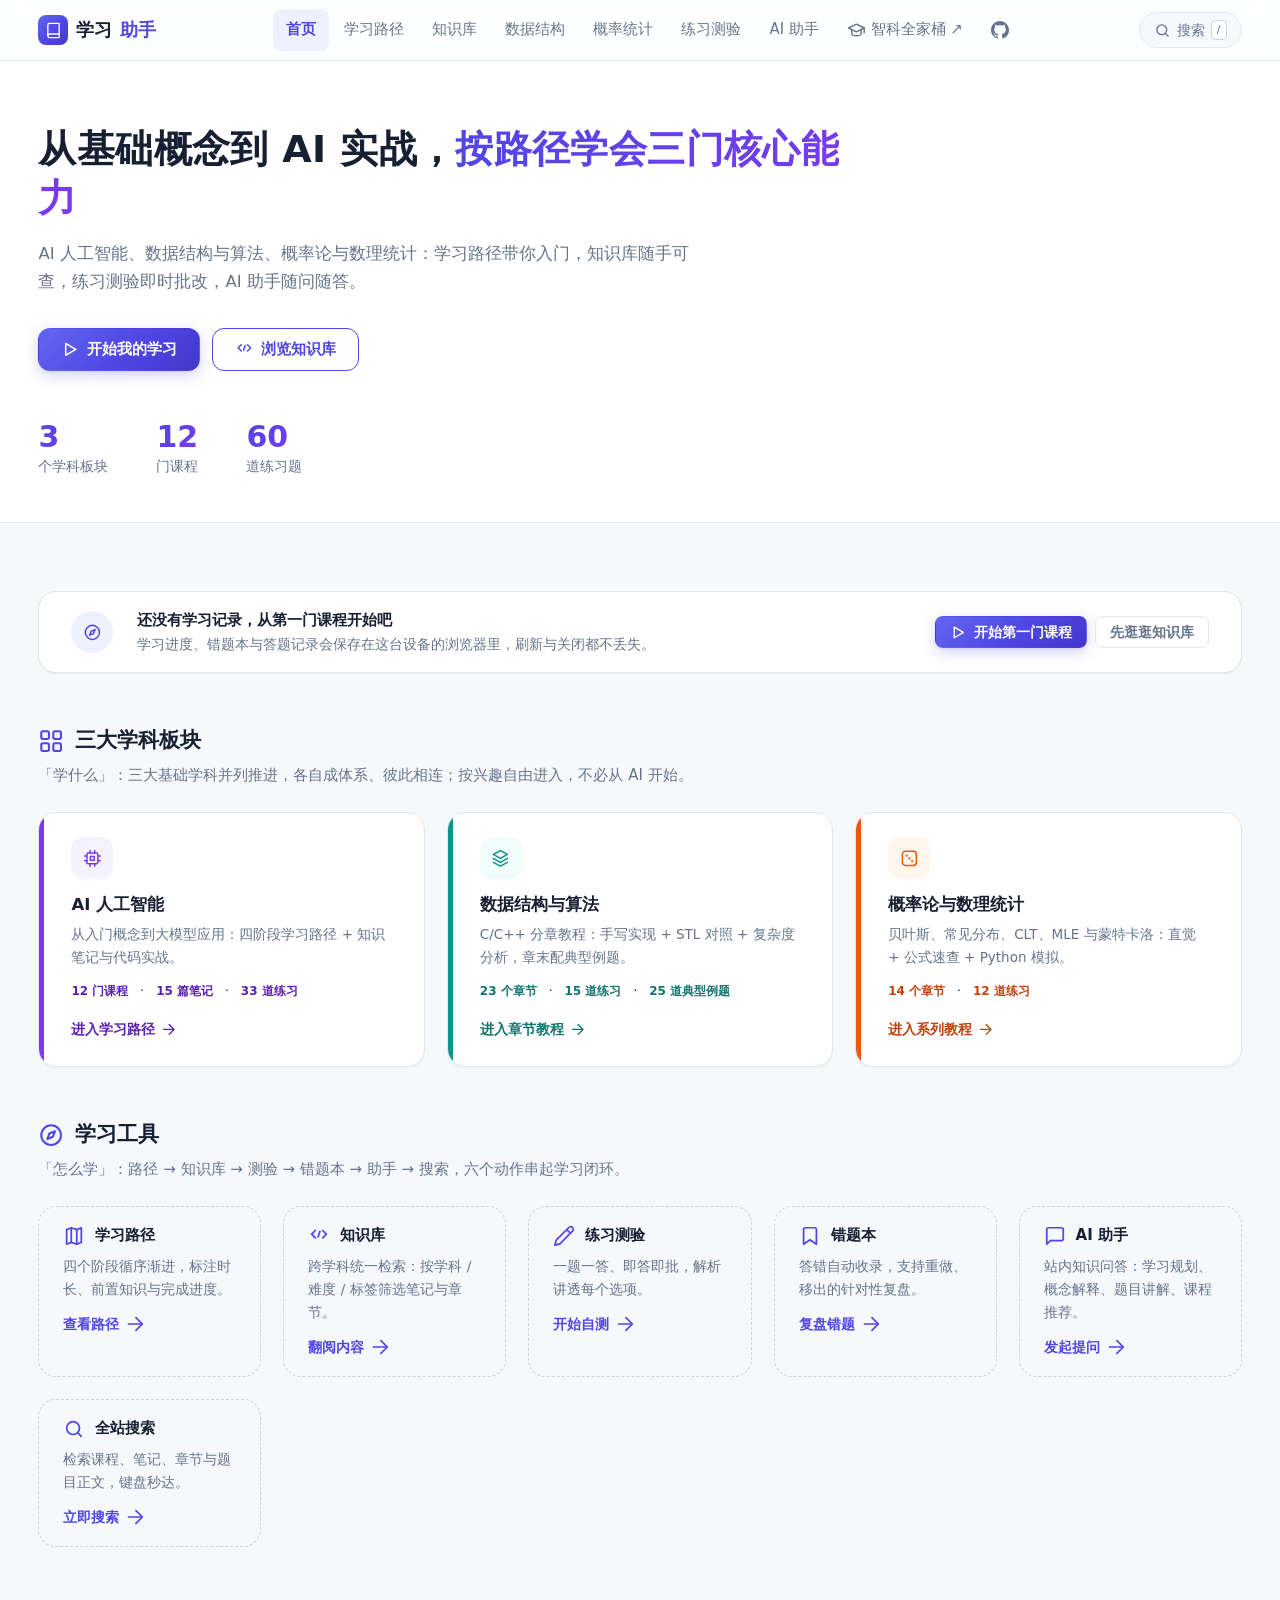
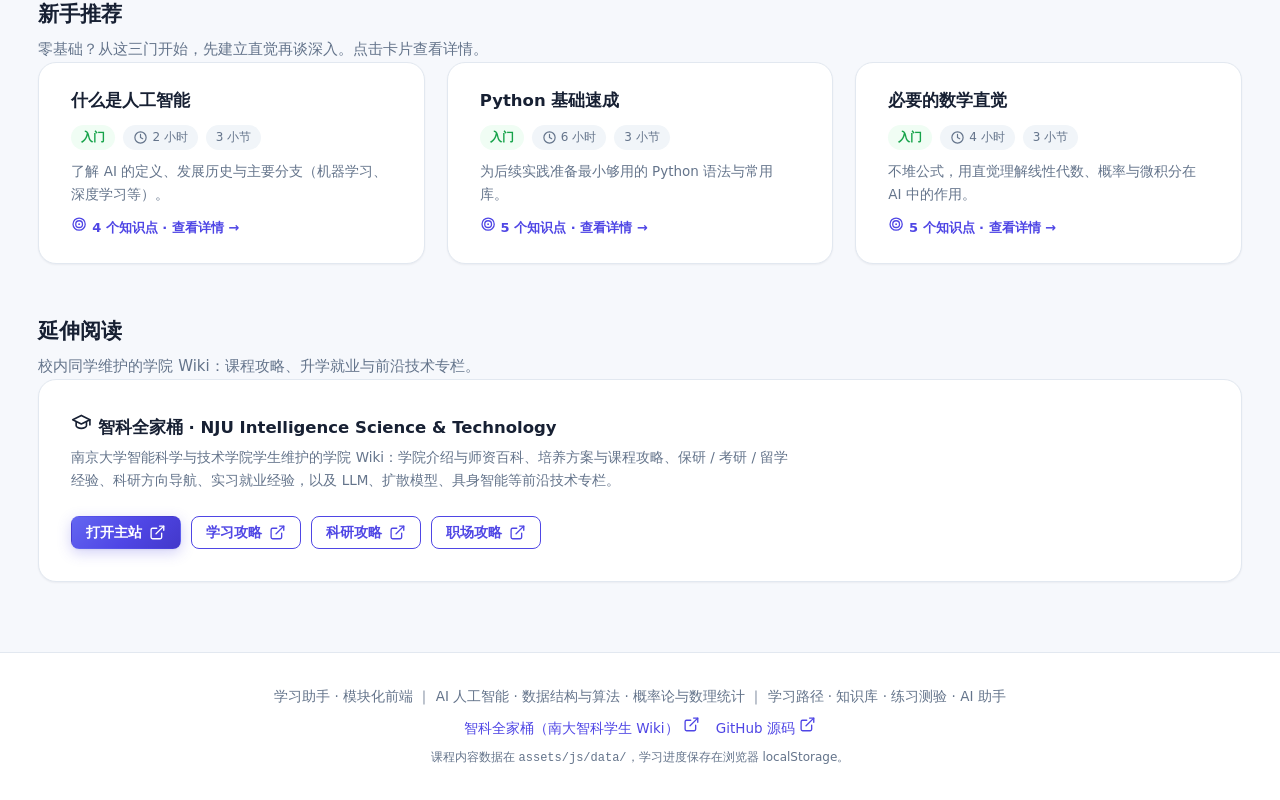
==== commit 003b6a93: "feat: 拆分文件并优化学习体验 - 模块化拆分 HTML、CSS、JS 和数据 - 优化首页、学习路径和练习测验 - 增加学习进度与错题记录 - 改进响应式布局和视觉样式" ====
--- a/index.html
+++ b/index.html
@@ -9,358 +9,26 @@
 <meta name="apple-mobile-web-app-capable" content="yes">
 <meta name="apple-mobile-web-app-status-bar-style" content="default">
 <meta name="apple-mobile-web-app-title" content="学习助手">
-<link rel="manifest" href="manifest.webmanifest">
-<link rel="apple-touch-icon" href="icons/apple-touch-icon.png">
-<link rel="icon" href="icons/icon-192.png" type="image/png">
-<title>学习助手 · 单文件版</title>
-<meta name="description" content="一个多学科学习助手单文件网站：AI 人工智能、数据结构与算法、概率论与数理统计并列推进，含学习路径、知识库、练习测验与 AI 答疑助手，另附南京大学「智科全家桶」外站接口；零依赖，浏览器直接打开即用。">
-<style>
-/* ============================================================
-   全局样式
-   ============================================================ */
-:root {
-  --primary: #4f46e5;
-  --primary-dark: #4338ca;
-  --primary-light: #eef2ff;
-  --accent: #0ea5e9;
-  --green: #16a34a;
-  --green-light: #f0fdf4;
-  --red: #dc2626;
-  --red-light: #fef2f2;
-  --orange: #ea580c;
-  --text: #1e293b;
-  --text-secondary: #64748b;
-  --border: #e2e8f0;
-  --bg: #f8fafc;
-  --card-bg: #ffffff;
-  --radius: 12px;
-  --shadow: 0 1px 3px rgba(0, 0, 0, .08);
-  --shadow-lg: 0 8px 24px rgba(15, 23, 42, .18);
-}
-
-* { margin: 0; padding: 0; box-sizing: border-box; }
-html { scroll-behavior: smooth; }
-
-body {
-  font-family: "PingFang SC", "Microsoft YaHei", "Segoe UI", system-ui, sans-serif;
-  color: var(--text);
-  background: var(--bg);
-  line-height: 1.7;
-  min-height: 100vh;
-  display: flex;
-  flex-direction: column;
-}
-
-a { color: var(--primary); text-decoration: none; }
-a:hover { text-decoration: underline; }
-img { max-width: 100%; }
-
-.container { width: min(1360px, 94%); margin: 0 auto; }
-main { flex: 1; }
-
-/* ---------- 单文件路由视图 ---------- */
-.view { display: none; }
-.view.active { display: block; }
-
-/* ---------- 顶部导航 ---------- */
-.site-header {
-  background: rgba(255, 255, 255, .92);
-  backdrop-filter: blur(8px);
-  border-bottom: 1px solid var(--border);
-  position: sticky;
-  top: 0;
-  z-index: 100;
-}
-.nav { display: flex; align-items: center; justify-content: space-between; height: 60px; gap: 16px; }
-.brand { display: flex; align-items: center; gap: 8px; font-size: 18px; font-weight: 700; color: var(--text); white-space: nowrap; }
-.brand:hover { text-decoration: none; }
-.brand .logo { font-size: 22px; }
-.brand .brand-sub { color: var(--primary); }
-.nav-links { display: flex; gap: 4px; list-style: none; }
-.nav-links a { display: block; padding: 8px 14px; border-radius: 8px; color: var(--text-secondary); font-size: 15px; font-weight: 500; }
-.nav-links a:hover { color: var(--text); background: var(--bg); text-decoration: none; }
-.nav-links a.active { color: var(--primary); background: var(--primary-light); }
-.nav-toggle { display: none; background: none; border: 1px solid var(--border); border-radius: 8px; padding: 6px 10px; font-size: 18px; cursor: pointer; color: var(--text); }
-
-/* ---------- 页脚 ---------- */
-.site-footer {
-  border-top: 1px solid var(--border);
-  background: var(--card-bg);
-  padding: 24px 0;
-  margin-top: 56px;
-  color: var(--text-secondary);
-  font-size: 13.5px;
-  text-align: center;
-}
-
-/* ---------- 首页 Hero ---------- */
-.hero { padding: 72px 0 52px; background: linear-gradient(135deg, var(--primary-light) 0%, #f0f9ff 60%, var(--bg) 100%); }
-.hero h1 { font-size: clamp(28px, 5vw, 40px); line-height: 1.25; }
-.hero h1 .hl { color: var(--primary); }
-.hero p.sub { margin: 14px 0 26px; color: var(--text-secondary); font-size: 17px; max-width: 760px; }
-.hero-actions { display: flex; gap: 12px; flex-wrap: wrap; }
-
-.btn { display: inline-block; padding: 10px 22px; border-radius: 10px; font-size: 15px; font-weight: 600; cursor: pointer; border: 1px solid transparent; transition: all .15s ease; }
-.btn:hover { text-decoration: none; transform: translateY(-1px); }
-.btn-primary { background: var(--primary); color: #fff; box-shadow: var(--shadow); }
-.btn-primary:hover { background: var(--primary-dark); }
-.btn-outline { background: #fff; color: var(--primary); border-color: var(--primary); }
-.btn-outline:hover { background: var(--primary-light); }
-.btn-ghost { background: transparent; color: var(--text-secondary); border-color: var(--border); }
-.btn-ghost:hover { color: var(--text); background: var(--bg); }
-.btn-sm { padding: 6px 14px; font-size: 13.5px; }
-
-.stats-row { display: flex; gap: 28px; flex-wrap: wrap; margin-top: 30px; }
-.stat .num { font-size: 24px; font-weight: 800; color: var(--primary); }
-.stat .label { font-size: 13px; color: var(--text-secondary); }
-
-/* ---------- 区块标题 ---------- */
-.section { padding: 40px 0 8px; }
-.section-title { font-size: 22px; margin-bottom: 6px; }
-.section-desc { color: var(--text-secondary); margin-bottom: 22px; font-size: 15px; }
-
-/* ---------- 卡片网格 ---------- */
-.grid { display: grid; gap: 20px; grid-template-columns: repeat(auto-fit, minmax(250px, 1fr)); }
-.card { background: var(--card-bg); border: 1px solid var(--border); border-radius: var(--radius); padding: 22px; box-shadow: var(--shadow); transition: all .18s ease; }
-.card:hover { box-shadow: var(--shadow-lg); transform: translateY(-3px); }
-.module-card { display: block; color: inherit; }
-.module-card:hover { text-decoration: none; }
-.module-card .icon { font-size: 30px; }
-.module-card h3 { margin: 10px 0 6px; font-size: 17px; }
-.module-card p { color: var(--text-secondary); font-size: 14px; }
-.module-card .go { margin-top: 12px; font-size: 14px; font-weight: 600; }
-
-/* ---------- 课程卡 ---------- */
-.course-card { display: flex; flex-direction: column; gap: 10px; cursor: pointer; outline: none; }
-.course-card:focus-visible { border-color: var(--primary); box-shadow: 0 0 0 3px var(--primary-light); }
-.course-card h3 { font-size: 16.5px; }
-.course-card .desc { color: var(--text-secondary); font-size: 14px; flex: 1; }
-.course-meta { display: flex; gap: 8px; flex-wrap: wrap; font-size: 12.5px; }
-.course-card .go-more { font-size: 13px; font-weight: 600; color: var(--primary); }
-
-.badge { display: inline-block; padding: 2px 10px; border-radius: 999px; font-size: 12px; font-weight: 600; background: var(--primary-light); color: var(--primary); }
-.badge.gray { background: #f1f5f9; color: var(--text-secondary); font-weight: 500; }
-.badge.green { background: var(--green-light); color: var(--green); }
-.badge.orange { background: #fff7ed; color: var(--orange); }
-.badge.blue { background: #f0f9ff; color: var(--accent); }
-
-/* ---------- 学习路径阶段 ---------- */
-.stage { margin-bottom: 30px; }
-.stage-head { display: flex; align-items: center; gap: 12px; margin-bottom: 14px; }
-.stage-num { width: 34px; height: 34px; border-radius: 50%; background: var(--primary); color: #fff; display: flex; align-items: center; justify-content: center; font-weight: 700; flex-shrink: 0; }
-.stage-head h2 { font-size: 19px; }
-.stage-head .stage-sub { color: var(--text-secondary); font-size: 14px; }
-
-/* ---------- 课程详情弹窗 ---------- */
-.modal-mask { position: fixed; inset: 0; background: rgba(15, 23, 42, .55); display: flex; align-items: center; justify-content: center; z-index: 200; padding: 20px; }
-.modal-mask[hidden] { display: none; }
-.modal-card { background: #fff; border-radius: 14px; width: min(660px, 100%); max-height: 84vh; overflow-y: auto; padding: 30px 32px; position: relative; box-shadow: var(--shadow-lg); }
-.modal-card h1 { font-size: 22px; padding-right: 28px; margin-bottom: 10px; }
-.modal-card h2 { font-size: 16.5px; margin: 22px 0 8px; color: var(--primary-dark); }
-.modal-card ul { margin-left: 20px; font-size: 14.5px; }
-.modal-card p { font-size: 14.5px; }
-.modal-close { position: absolute; top: 10px; right: 14px; border: none; background: none; font-size: 26px; line-height: 1; color: var(--text-secondary); cursor: pointer; }
-.modal-close:hover { color: var(--text); }
-.modal-meta { display: flex; gap: 8px; flex-wrap: wrap; margin-bottom: 14px; }
-.modal-desc { color: var(--text-secondary); margin-bottom: 4px; }
-
-/* ---------- 页面标题条 ---------- */
-.page-head { background: linear-gradient(135deg, var(--primary) 0%, var(--primary-dark) 100%); color: #fff; padding: 36px 0; margin-bottom: 32px; }
-.page-head h1 { font-size: 26px; }
-.page-head p { opacity: .85; margin-top: 6px; font-size: 15px; }
-
-/* ---------- 外站接口卡片 ---------- */
-.ext-card { display: flex; align-items: center; justify-content: space-between; gap: 18px; flex-wrap: wrap; background: linear-gradient(120deg, #eef2ff 0%, #f0f9ff 100%); border: 1px solid var(--border); border-radius: var(--radius); padding: 26px 30px; box-shadow: var(--shadow); }
-.ext-card h3 { font-size: 18px; margin-bottom: 6px; }
-.ext-card p { color: var(--text-secondary); font-size: 14px; max-width: 720px; }
-.ext-links { display: flex; gap: 10px; flex-wrap: wrap; }
-.ext-links a { white-space: nowrap; }
-
-/* ---------- 知识库 ---------- */
-.kb-layout { display: grid; grid-template-columns: 320px minmax(0, 1fr); gap: 24px; align-items: start; }
-.kb-list { display: flex; flex-direction: column; gap: 10px; }
-.kb-item { width: 100%; text-align: left; background: var(--card-bg); border: 1px solid var(--border); border-radius: 10px; padding: 14px 16px; cursor: pointer; font: inherit; color: inherit; transition: all .15s ease; }
-.kb-item:hover { border-color: var(--primary); }
-.kb-item.active { border-color: var(--primary); background: var(--primary-light); }
-.kb-item .cat { font-size: 12px; color: var(--accent); font-weight: 600; }
-.kb-item .t { font-weight: 600; margin: 2px 0; }
-.kb-item .s { font-size: 13px; color: var(--text-secondary); }
-.kb-article { background: var(--card-bg); border: 1px solid var(--border); border-radius: var(--radius); padding: 32px 36px; box-shadow: var(--shadow); min-height: 320px; }
-.kb-article h1 { font-size: 24px; margin-bottom: 8px; }
-.kb-article .meta { color: var(--text-secondary); font-size: 13.5px; margin-bottom: 20px; display: flex; gap: 10px; flex-wrap: wrap; }
-.kb-article h2 { font-size: 18px; margin: 26px 0 10px; padding-left: 10px; border-left: 4px solid var(--primary); }
-.kb-article p { margin-bottom: 14px; color: #334155; }
-.kb-article ul { margin: 0 0 14px 22px; color: #334155; }
-.kb-article code { background: #f1f5f9; padding: 2px 6px; border-radius: 5px; font-size: 13.5px; font-family: Consolas, "Courier New", monospace; }
-.kb-article table { width: 100%; border-collapse: collapse; margin: 14px 0 18px; font-size: 14px; }
-.kb-article th, .kb-article td, .modal-card th, .modal-card td { border: 1px solid var(--border); padding: 8px 10px; text-align: left; vertical-align: top; }
-.kb-article th, .modal-card th { background: var(--bg); }
-.kb-placeholder { color: var(--text-secondary); text-align: center; padding: 80px 0; }
-
-/* ---------- 知识点块与推荐资源 ---------- */
-.kb-points { background: var(--primary-light); border-radius: 10px; padding: 14px 18px; margin: 24px 0; }
-.kb-points .pt-title { font-weight: 700; margin-bottom: 6px; }
-.kb-points ul { margin: 0 0 0 20px; }
-.kb-points li { margin: 3px 0; font-size: 14.5px; }
-.res-group-title { font-size: 16.5px; margin: 22px 0 10px; font-weight: 700; }
-ul.res-list { list-style: none; margin: 0 0 16px !important; padding: 0; }
-.res-list li { margin: 0 0 10px; padding: 10px 14px; background: var(--bg); border: 1px solid var(--border); border-radius: 10px; font-size: 14px; }
-.res-list .res-d { color: var(--text-secondary); font-size: 13px; margin-top: 2px; }
-
-/* ---------- 测验 ---------- */
-.quiz-progress { height: 8px; background: var(--border); border-radius: 999px; overflow: hidden; margin-bottom: 26px; }
-.quiz-progress .bar { height: 100%; background: var(--primary); width: 0; transition: width .3s ease; border-radius: 999px; }
-.q-card { background: var(--card-bg); border: 1px solid var(--border); border-radius: var(--radius); padding: 26px 28px; box-shadow: var(--shadow); margin-bottom: 18px; }
-.q-card .q-title { font-weight: 700; font-size: 16.5px; margin-bottom: 16px; }
-.q-card .q-num { color: var(--primary); margin-right: 6px; }
-.opt { display: flex; align-items: center; gap: 10px; width: 100%; text-align: left; font: inherit; background: var(--bg); border: 1px solid var(--border); border-radius: 10px; padding: 11px 15px; margin-bottom: 9px; cursor: pointer; transition: all .15s ease; }
-.opt:hover:not(:disabled) { border-color: var(--primary); background: var(--primary-light); }
-.opt:disabled { cursor: default; }
-.opt .letter { width: 26px; height: 26px; border-radius: 50%; background: #fff; border: 1px solid var(--border); display: flex; align-items: center; justify-content: center; font-size: 13px; font-weight: 700; flex-shrink: 0; }
-.opt.correct { border-color: var(--green); background: var(--green-light); }
-.opt.correct .letter { background: var(--green); border-color: var(--green); color: #fff; }
-.opt.wrong { border-color: var(--red); background: var(--red-light); }
-.opt.wrong .letter { background: var(--red); border-color: var(--red); color: #fff; }
-.explain { margin-top: 12px; padding: 12px 15px; border-radius: 10px; font-size: 14px; display: none; }
-.explain.show { display: block; }
-.explain.ok { background: var(--green-light); color: #166534; }
-.explain.no { background: var(--red-light); color: #991b1b; }
-.quiz-result { text-align: center; padding: 40px 20px; display: none; }
-.quiz-result.show { display: block; }
-.quiz-result .score { font-size: 52px; font-weight: 800; color: var(--primary); }
-.quiz-result .msg { color: var(--text-secondary); margin: 6px 0 22px; }
-
-/* ---------- 聊天 ---------- */
-.chat-wrap { display: flex; flex-direction: column; height: calc(100vh - 60px - 73px - 48px); min-height: 420px; max-height: 720px; background: var(--card-bg); border: 1px solid var(--border); border-radius: var(--radius); box-shadow: var(--shadow); overflow: hidden; }
-.chat-top { display: flex; align-items: center; justify-content: space-between; padding: 12px 18px; border-bottom: 1px solid var(--border); background: var(--bg); }
-.chat-top .who { display: flex; align-items: center; gap: 10px; font-weight: 700; }
-.chat-top .avatar { width: 34px; height: 34px; border-radius: 50%; background: var(--primary); color: #fff; display: flex; align-items: center; justify-content: center; font-size: 17px; }
-.chat-top .status-dot { width: 8px; height: 8px; border-radius: 50%; background: var(--green); display: inline-block; margin-right: 5px; }
-.chat-top .st-text { font-size: 12.5px; color: var(--text-secondary); font-weight: 400; }
-.chat-body { flex: 1; overflow-y: auto; padding: 18px; display: flex; flex-direction: column; gap: 14px; }
-.msg { display: flex; gap: 10px; max-width: 82%; }
-.msg .m-avatar { width: 32px; height: 32px; border-radius: 50%; display: flex; align-items: center; justify-content: center; font-size: 15px; flex-shrink: 0; background: var(--primary-light); }
-.msg .bubble { padding: 10px 14px; border-radius: 12px; font-size: 14.5px; white-space: pre-wrap; word-break: break-word; background: var(--bg); border: 1px solid var(--border); }
-.msg.user { align-self: flex-end; flex-direction: row-reverse; }
-.msg.user .m-avatar { background: #e0f2fe; }
-.msg.user .bubble { background: var(--primary); color: #fff; border-color: var(--primary); }
-.msg.ai .bubble { border-top-left-radius: 4px; }
-.msg.user .bubble { border-top-right-radius: 4px; }
-.msg time { display: block; font-size: 11px; opacity: .55; margin-top: 4px; }
-.typing .bubble { display: inline-flex; gap: 4px; align-items: center; }
-.typing .dot { width: 6px; height: 6px; border-radius: 50%; background: var(--text-secondary); animation: blink 1.2s infinite; }
-.typing .dot:nth-child(2) { animation-delay: .2s; }
-.typing .dot:nth-child(3) { animation-delay: .4s; }
-@keyframes blink { 0%, 60%, 100% { opacity: .25; } 30% { opacity: 1; } }
-.chat-quick { display: flex; gap: 8px; flex-wrap: wrap; padding: 10px 18px 0; }
-.chip { font: inherit; font-size: 13px; color: var(--primary); background: var(--primary-light); border: 1px solid transparent; border-radius: 999px; padding: 5px 13px; cursor: pointer; }
-.chip:hover { border-color: var(--primary); }
-.chat-input { display: flex; gap: 10px; padding: 14px 18px; border-top: 1px solid var(--border); }
-.chat-input textarea { flex: 1; font: inherit; font-size: 14.5px; border: 1px solid var(--border); border-radius: 10px; padding: 10px 14px; resize: none; height: 46px; max-height: 120px; outline: none; }
-.chat-input textarea:focus { border-color: var(--primary); box-shadow: 0 0 0 3px var(--primary-light); }
-.chat-input .btn { align-self: flex-end; height: 46px; }
-
-/* ---------- 通用工具 ---------- */
-.empty-tip { text-align: center; color: var(--text-secondary); padding: 60px 0; }
-.toolbar { display: flex; justify-content: space-between; align-items: center; gap: 12px; flex-wrap: wrap; margin-bottom: 18px; }
-
-/* 聊天视图：压缩页脚占位，让对话区贴合视口 */
-body[data-page="chat"] .site-footer { margin-top: 16px; }
-body[data-page="chat"] main { padding: 20px 0 8px; }
-
-/* ---------- 全站搜索 ---------- */
-.nav-search-btn { display: flex; align-items: center; gap: 6px; border: 1px solid var(--border); background: var(--bg); color: var(--text-secondary); border-radius: 999px; padding: 6px 14px; font: inherit; font-size: 13.5px; cursor: pointer; white-space: nowrap; }
-.nav-search-btn:hover { border-color: var(--primary); color: var(--primary); }
-.nav-gh { display: flex; align-items: center; color: var(--text-secondary); }
-.nav-gh:hover { color: var(--text); }
-.nav-gh svg { display: block; }
-@media (max-width: 720px) { .nav-search-btn span { display: none; } .nav-search-btn { padding: 6px 10px; } }
-.search-panel { background: #fff; border-radius: 14px; width: min(680px, 100%); max-height: 80vh; display: flex; flex-direction: column; overflow: hidden; box-shadow: var(--shadow-lg); align-self: flex-start; margin-top: 8vh; }
-.search-bar { display: flex; align-items: center; gap: 10px; padding: 14px 16px; border-bottom: 1px solid var(--border); }
-.search-bar input { flex: 1; border: none; outline: none; font: inherit; font-size: 15px; color: var(--text); background: transparent; }
-.search-close { border: 1px solid var(--border); background: var(--bg); border-radius: 6px; font-size: 12px; padding: 3px 9px; cursor: pointer; color: var(--text-secondary); }
-.search-results { flex: 1; overflow-y: auto; padding: 8px 12px 12px; }
-.search-group { font-size: 12px; color: var(--text-secondary); font-weight: 700; margin: 10px 4px 4px; letter-spacing: .05em; }
-.search-item { display: block; padding: 9px 10px; border-radius: 10px; color: inherit; text-decoration: none; }
-.search-item:hover, .search-item.active { background: var(--primary-light); text-decoration: none; }
-.si-title { font-weight: 600; font-size: 14.5px; }
-.si-sub { color: var(--text-secondary); font-size: 12px; font-weight: 400; margin-left: 6px; }
-.si-snip { color: var(--text-secondary); font-size: 12.5px; margin-top: 2px; overflow: hidden; text-overflow: ellipsis; white-space: nowrap; }
-.si-snip mark { background: #fef08a; padding: 0 1px; border-radius: 3px; }
-.search-hint { color: var(--text-secondary); text-align: center; padding: 32px 10px; font-size: 13.5px; }
-.search-foot { border-top: 1px solid var(--border); padding: 8px 16px; font-size: 12px; color: var(--text-secondary); }
-.msg .bubble a { color: var(--primary); font-weight: 600; }
-
-/* ---------- 测验分级与代码块 ---------- */
-.quiz-sec { margin-bottom: 36px; }
-.tier-head { display: flex; align-items: center; gap: 10px; flex-wrap: wrap; margin: 4px 0 14px; }
-.tier-head h2 { font-size: 19px; }
-.tier-head p { color: var(--text-secondary); font-size: 13.5px; }
-.tier-dot { width: 12px; height: 12px; border-radius: 50%; display: inline-block; }
-.tier-dot.t-easy { background: var(--green); }
-.tier-dot.t-mid { background: var(--orange); }
-.tier-dot.t-hard { background: var(--red); }
-.tier-filters { display: flex; gap: 6px; flex-wrap: wrap; }
-.chip.active { background: var(--primary); color: #fff; border-color: var(--primary); }
-.badge.red { background: var(--red-light); color: var(--red); }
-.q-badges { display: flex; gap: 6px; align-items: center; margin-bottom: 8px; font-size: 12.5px; }
-.kb-article pre, .q-card pre { background: #0f172a; color: #e2e8f0; padding: 14px 16px; border-radius: 10px; overflow-x: auto; font-size: 13px; line-height: 1.65; margin: 0 0 14px; font-family: Consolas, "Courier New", monospace; }
-.kb-article pre code, .q-card pre code { background: none; color: inherit; padding: 0; font-size: inherit; }
-.code-wrap { position: relative; margin-bottom: 16px; }
-.code-wrap pre { margin-bottom: 0; }
-.code-copy { position: absolute; top: 8px; right: 8px; background: #334155; color: #cbd5e1; border: none; border-radius: 6px; padding: 3px 10px; font-size: 12px; cursor: pointer; }
-.code-copy:hover { background: #475569; color: #fff; }
-
-/* ---------- 典型例题卡片 ---------- */
-.ds-ex .ex-lc { float: right; font-size: 12.5px; font-weight: 600; color: var(--primary); }
-.ds-ex .ex-lc:hover { color: var(--primary-dark); }
-.ds-ex { background: var(--bg); border: 1px solid var(--border); border-radius: 10px; padding: 14px 18px; margin-bottom: 14px; }
-.ds-ex .q-title { font-weight: 700; font-size: 14.5px; margin-bottom: 4px; }
-.ds-ex .q-text { font-size: 14.5px; margin-bottom: 8px; color: #334155; }
-.ds-ex summary { cursor: pointer; color: var(--primary); font-weight: 600; font-size: 14px; user-select: none; }
-.ds-ex details[open] summary { margin-bottom: 10px; }
-.ds-ex .sol p { font-size: 14px; margin-bottom: 10px; }
-.ds-ex .sol ul { font-size: 14px; margin-bottom: 10px; }
-.ds-ex .sol blockquote { border-left: 4px solid var(--orange); background: #fff7ed; padding: 8px 14px; border-radius: 6px; font-size: 13.5px; margin-bottom: 10px; }
-.quiz-result .breakdown { font-size: 13.5px; color: var(--text-secondary); margin: -12px 0 18px; }
-
-/* ---------- 语法高亮（VSCode Dark+ 风格） ---------- */
-pre code .tok-cm { color: #6a9955; font-style: italic; }
-pre code .tok-str { color: #ce9178; }
-pre code .tok-num { color: #b5cea8; }
-pre code .tok-kw1 { color: #c586c0; }
-pre code .tok-kw2 { color: #569cd6; }
-pre code .tok-type { color: #4ec9b0; }
-pre code .tok-fn { color: #dcdcaa; }
-pre code .tok-pre { color: #569cd6; }
-
-@media (min-width: 861px) {
-  .kb-list { position: sticky; top: 76px; max-height: calc(100vh - 92px); overflow-y: auto; padding-right: 4px; }
-}
-
-@media (max-width: 860px) {
-  .kb-layout { grid-template-columns: 1fr; }
-  .kb-list { flex-direction: row; overflow-x: auto; padding-bottom: 6px; }
-  .kb-item { min-width: 210px; }
-}
-
-@media (max-width: 720px) {
-  .nav-toggle { display: block; }
-  .nav-links { display: none; position: absolute; top: 60px; left: 0; right: 0; background: #fff; flex-direction: column; padding: 10px 4%; border-bottom: 1px solid var(--border); box-shadow: var(--shadow-lg); }
-  .nav-links.open { display: flex; }
-  .hero { padding: 44px 0 36px; }
-  .msg { max-width: 92%; }
-  .modal-card { padding: 24px 20px; }
-}
-</style>
+<link rel="manifest" href="./manifest.webmanifest">
+<link rel="apple-touch-icon" href="./icons/apple-touch-icon.png">
+<link rel="icon" href="./icons/icon-192.png" type="image/png">
+<title>学习助手 · AI · 数据结构 · 概率统计</title>
+<meta name="description" content="多学科学习助手：AI 人工智能、数据结构与算法、概率论与数理统计并列推进，含学习路径、知识库、练习测验（即时解析 + 错题本）与站内 AI 答疑助手，另附南京大学「智科全家桶」外站接口；零依赖纯静态，GitHub Pages 直接部署。">
+
+<!-- 样式分层：变量 → 重置 → 布局 → 组件 → 响应式（顺序不可调换） -->
+<link rel="stylesheet" href="./assets/css/variables.css">
+<link rel="stylesheet" href="./assets/css/reset.css">
+<link rel="stylesheet" href="./assets/css/layout.css">
+<link rel="stylesheet" href="./assets/css/components.css">
+<link rel="stylesheet" href="./assets/css/responsive.css">
 </head>
 <body data-page="home">
 
+<a class="skip-link" href="#mainContent">跳到主要内容</a>
+
 <header class="site-header">
   <div class="container nav">
-    <a class="brand" href="#/home"><span class="logo">📖</span>学习<span class="brand-sub">助手</span></a>
-    <button class="nav-search-btn" id="searchBtn" type="button" title="搜索站内内容（快捷键 / 或 Ctrl+K）">🔍 <span>搜索</span></button>
-    <button class="nav-toggle" aria-label="菜单" id="navToggle">☰</button>
+    <a class="brand" href="#/home"><span class="logo" data-icon="book" data-size="17" aria-hidden="true"></span>学习<span class="brand-sub">助手</span></a>
     <ul class="nav-links" id="navLinks">
       <li><a href="#/home" data-route="home" class="active">首页</a></li>
       <li><a href="#/courses" data-route="courses">学习路径</a></li>
@@ -369,118 +37,63 @@
       <li><a href="#/prob" data-route="prob">概率统计</a></li>
       <li><a href="#/quiz" data-route="quiz">练习测验</a></li>
       <li><a href="#/chat" data-route="chat">AI 助手</a></li>
-      <li><a href="https://njuis-students.github.io/" target="_blank" rel="noopener noreferrer" title="南京大学智能科学与技术学院 · 智科全家桶（外站，新窗口打开）">🎓 智科全家桶 ↗</a></li>
-      <li><a class="nav-gh" href="https://github.com/haotsi/AI_Learning_Helper" target="_blank" rel="noopener noreferrer" title="本站源码 · GitHub 仓库（新窗口打开）" aria-label="GitHub 仓库">
-        <svg width="18" height="18" viewBox="0 0 16 16" fill="currentColor" aria-hidden="true"><path d="M8 0C3.58 0 0 3.58 0 8c0 3.54 2.29 6.53 5.47 7.59.4.07.55-.17.55-.38 0-.19-.01-.82-.01-1.49-2.01.37-2.53-.49-2.69-.94-.09-.23-.48-.94-.82-1.13-.28-.15-.68-.52-.01-.53.63-.01 1.08.58 1.23.82.72 1.21 1.87.87 2.33.66.07-.52.28-.87.51-1.07-1.78-.2-3.64-.89-3.64-3.95 0-.87.31-1.59.82-2.15-.08-.2-.36-1.02.08-2.12 0 0 .67-.21 2.2.82.64-.18 1.32-.27 2-.27s1.36.09 2 .27c1.53-1.04 2.2-.82 2.2-.82.44 1.1.16 1.92.08 2.12.51.56.82 1.27.82 2.15 0 3.07-1.87 3.75-3.65 3.95.29.25.54.73.54 1.48 0 1.07-.01 1.93-.01 2.2 0 .21.15.46.55.38A8.01 8.01 0 0 0 16 8c0-4.42-3.58-8-8-8z"/></svg>
-      </a></li>
+      <!-- 外站入口与 GitHub 链接由 assets/js/components/header.js 按 APP_DATA.externalLinks 注入 -->
     </ul>
+    <div class="nav-right">
+      <button class="nav-search-btn" id="searchBtn" type="button" title="搜索站内内容（快捷键 / 或 Ctrl+K）">
+        <span class="icon" data-icon="search" data-size="14" aria-hidden="true"></span><span class="txt">搜索</span><kbd>/</kbd>
+      </button>
+      <button class="nav-toggle" aria-label="展开菜单" aria-expanded="false" id="navToggle" type="button">≡</button>
+    </div>
   </div>
 </header>
 
-<main>
+<main id="mainContent">
 
   <!-- ============ 视图：首页 ============ -->
   <section class="view active" id="view-home">
     <div class="hero">
       <div class="container">
-        <h1>多学科学习，<span class="hl">一站式起步</span></h1>
-        <p class="sub">AI 人工智能、数据结构与算法、概率论与数理统计三大板块并列开放：清晰的学习路径、精炼的知识笔记、即学即测的练习题，还有随时答疑的 AI 小助手，陪你从零走向会用。</p>
+        <h1>从基础概念到 AI 实战，<span class="hl">按路径学会三门核心能力</span></h1>
+        <p class="sub">AI 人工智能、数据结构与算法、概率论与数理统计：学习路径带你入门，知识库随手可查，练习测验即时批改，AI 助手随问随答。</p>
         <div class="hero-actions">
-          <a class="btn btn-primary" href="#/courses">🚀 开始学习路径</a>
-          <a class="btn btn-outline" href="#/knowledge">📚 翻阅知识库</a>
-          <a class="btn btn-ghost" href="#/chat">💬 问 AI 小助手</a>
+          <a class="btn btn-primary" href="#/courses"><span class="icon" data-icon="play" data-size="15" aria-hidden="true"></span>开始我的学习</a>
+          <a class="btn btn-outline" href="#/knowledge"><span class="icon" data-icon="library" data-size="15" aria-hidden="true"></span>浏览知识库</a>
         </div>
         <div class="stats-row">
-          <div class="stat"><div class="num">3</div><div class="label">大学科板块</div></div>
+          <div class="stat"><div class="num" id="statSubjects">–</div><div class="label">个学科板块</div></div>
           <div class="stat"><div class="num" id="statCourses">–</div><div class="label">门课程</div></div>
-          <div class="stat"><div class="num" id="statArticles">–</div><div class="label">篇知识笔记</div></div>
-          <div class="stat"><div class="num" id="statDs">–</div><div class="label">篇数据结构教程</div></div>
-          <div class="stat"><div class="num" id="statProb">–</div><div class="label">篇概率统计教程</div></div>
           <div class="stat"><div class="num" id="statQuiz">–</div><div class="label">道练习题</div></div>
         </div>
       </div>
     </div>
     <section class="section">
-      <div class="container">
-        <h2 class="section-title">学科板块</h2>
-        <p class="section-desc">三大基础学科并列推进，各自成体系、也彼此相连；按兴趣自由进入，不必从 AI 开始。</p>
-        <div class="grid">
-          <a class="card module-card" href="#/courses">
-            <div class="icon">🤖</div>
-            <h3>AI 人工智能</h3>
-            <p>从入门概念到大模型应用：四阶段学习路径 + 15 篇知识笔记与代码实战。</p>
-            <div class="go">进入板块 →</div>
-          </a>
-          <a class="card module-card" href="#/ds">
-            <div class="icon">🧬</div>
-            <h3>数据结构与算法</h3>
-            <p>22 篇 C++ 教程（含语法速览与面向对象入门）：手写实现 + STL 对照，每章配典型例题与解答。</p>
-            <div class="go">进入板块 →</div>
-          </a>
-          <a class="card module-card" href="#/prob">
-            <div class="icon">🎲</div>
-            <h3>概率论与数理统计</h3>
-            <p>14 篇系列教程：贝叶斯、常见分布、CLT、MLE 与蒙特卡洛，Python 模拟可跑。</p>
-            <div class="go">进入板块 →</div>
-          </a>
-        </div>
-      </div>
-    </section>
-    <section class="section">
-      <div class="container">
-        <h2 class="section-title">学习工具</h2>
-        <p class="section-desc">学（路径）→ 查（知识库）→ 练（测验）→ 问（助手），四个工具配合各学科板块使用。</p>
-        <div class="grid">
-          <a class="card module-card" href="#/courses">
-            <div class="icon">🗺️</div>
-            <h3>学习路径</h3>
-            <p>四个阶段循序渐进，每门课附核心知识点与精选视频/文字资源。</p>
-            <div class="go">查看目录 →</div>
-          </a>
-          <a class="card module-card" href="#/knowledge">
-            <div class="icon">📚</div>
-            <h3>知识库</h3>
-            <p>15 篇概念笔记 + 代码实战：核心知识点、推荐资源与可复制代码一站直达。</p>
-            <div class="go">翻阅笔记 →</div>
-          </a>
-          <a class="card module-card" href="#/quiz">
-            <div class="icon">✏️</div>
-            <h3>练习测验</h3>
-            <p>60 题覆盖 AI / 数据结构 / 概率统计三大板块，分入门 / 进阶 / 挑战，即时判分并给出解析。</p>
-            <div class="go">开始自测 →</div>
-          </a>
-          <a class="card module-card" href="#/chat">
-            <div class="icon">💬</div>
-            <h3>AI 助手</h3>
-            <p>对话式答疑（当前为本地模拟），预留真实大模型接口一键接入。</p>
-            <div class="go">发起对话 →</div>
-          </a>
-        </div>
+      <div class="container" id="homeProgress" aria-label="我的学习进度"></div>
+    </section>
+    <section class="section">
+      <div class="container">
+        <div id="subjectHead"></div>
+        <div class="grid grid-3" id="subjectGrid"></div>
+      </div>
+    </section>
+    <section class="section">
+      <div class="container">
+        <div id="toolHead"></div>
+        <div class="grid" id="toolGrid" style="grid-template-columns:repeat(auto-fit,minmax(218px,1fr))"></div>
       </div>
     </section>
     <section class="section">
       <div class="container">
         <h2 class="section-title">新手推荐</h2>
-        <p class="section-desc">零基础？从这三门开始，先建立直觉再谈深入。点击卡片查看知识点与学习资源。</p>
+        <p class="section-desc">零基础？从这三门开始，先建立直觉再谈深入。点击卡片查看详情。</p>
         <div class="grid" id="featuredCourses"></div>
       </div>
     </section>
     <section class="section">
       <div class="container">
-        <h2 class="section-title">外站接口</h2>
-        <p class="section-desc">延伸阅读：南京大学智能科学与技术学院学生维护的学院 Wiki，含学院介绍、师资百科、课程攻略与升学/就业经验。</p>
-        <div class="ext-card">
-          <div>
-            <h3>🎓 智科全家桶 · NJU Intelligence Science &amp; Technology</h3>
-            <p>学院介绍与师资百科、培养方案与课程攻略、保研 / 考研 / 留学经验、科研方向导航、实习就业经验，以及 LLM、扩散模型、具身智能等前沿技术专栏。</p>
-          </div>
-          <div class="ext-links">
-            <a class="btn btn-primary btn-sm" href="https://njuis-students.github.io/" target="_blank" rel="noopener noreferrer">🏠 打开主站</a>
-            <a class="btn btn-outline btn-sm" href="https://njuis-students.github.io/2-%E5%AD%A6%E4%B9%A0%E7%AF%87/1-%E5%9F%B9%E5%85%BB%E6%96%B9%E6%A1%88/1-%E5%9F%B9%E5%85%BB%E6%96%B9%E6%A1%88.html" target="_blank" rel="noopener noreferrer">📚 学习攻略</a>
-            <a class="btn btn-outline btn-sm" href="https://njuis-students.github.io/3-%E7%A7%91%E7%A0%94%E7%AF%87/1-%E7%A7%91%E7%A0%94%E6%A6%82%E8%A7%88/1-%E7%A7%91%E7%A0%94%E6%A6%82%E8%A7%88.html" target="_blank" rel="noopener noreferrer">🔬 科研攻略</a>
-            <a class="btn btn-outline btn-sm" href="https://njuis-students.github.io/4-%E8%81%8C%E5%9C%BA%E7%AF%87/2-%E5%B0%B1%E4%B8%9A%E6%8C%87%E5%8D%97/1-%E5%BC%95%E8%A8%80.html" target="_blank" rel="noopener noreferrer">💼 职场攻略</a>
-          </div>
-        </div>
+        <h2 class="section-title">延伸阅读</h2>
+        <p class="section-desc">校内同学维护的学院 Wiki：课程攻略、升学就业与前沿技术专栏。</p>
+        <div id="extBlock"></div>
       </div>
     </section>
   </section>
@@ -489,35 +102,41 @@
   <section class="view" id="view-courses">
     <div class="page-head">
       <div class="container">
-        <h1>🗺️ 学习路径</h1>
-        <p>四个阶段、12 门课程。点击课程卡查看核心知识点、课程大纲与精选视频/文字教程。</p>
-      </div>
-    </div>
-    <div class="container" id="stageList"><!-- 课程阶段由脚本渲染 --></div>
+        <h1><span class="icon" data-icon="map" data-size="20" aria-hidden="true"></span>学习路径</h1>
+        <p>四个阶段循序渐进：每阶段标注预计时长、完成进度与当前推荐课程；点击课程卡查看知识点、大纲与资源，学完一节勾一节。</p>
+      </div>
+    </div>
+    <div class="container">
+      <div id="mainlineStrip"></div>
+      <div id="stageList"><!-- 课程阶段由 pages/courses.js 渲染 --></div>
+    </div>
   </section>
 
   <!-- ============ 视图：知识库 ============ -->
   <section class="view" id="view-knowledge">
     <div class="page-head">
       <div class="container">
-        <h1>📚 知识库</h1>
-        <p>每篇笔记附「核心知识点」与推荐视频/阅读；新增 5 篇代码实战笔记，资源导航汇总在最后。</p>
-      </div>
-    </div>
-    <div class="container kb-layout">
-      <aside class="kb-list" id="kbList" aria-label="文章列表"></aside>
-      <article class="kb-article" id="kbArticle">
-        <div class="kb-placeholder">← 选择一篇文章开始阅读</div>
-      </article>
+        <h1><span class="icon" data-icon="library" data-size="20" aria-hidden="true"></span>知识库</h1>
+        <p>AI 笔记、数据结构章节、概率统计章节统一收录：按学科 / 难度 / 标签筛选，搜索标题与正文，结果按课程、知识笔记、练习题分组呈现。</p>
+      </div>
+    </div>
+    <div class="container">
+      <div class="kb-toolbar" id="kbToolbar"></div>
+      <div class="kb-layout">
+        <aside class="kb-list" id="kbList" aria-label="内容列表"></aside>
+        <article class="kb-article" id="kbArticle">
+          <div class="kb-placeholder">← 选择一篇文章开始阅读</div>
+        </article>
+      </div>
     </div>
   </section>
 
   <!-- ============ 视图：数据结构与算法（C++） ============ -->
   <section class="view" id="view-ds">
-    <div class="page-head">
-      <div class="container">
-        <h1>🧬 数据结构与算法（C++ 版）</h1>
-        <p>22 篇分章学习路线：零基础先读「C++ 基础语法速览」与「面向对象入门」（类/继承/多态/友元）；每篇含概念讲解、手写 C++ 实现、STL 对照与复杂度分析，代码一键复制。</p>
+    <div class="page-head accent-ds">
+      <div class="container">
+        <h1><span class="icon" data-icon="layers" data-size="20" aria-hidden="true"></span>数据结构与算法（C++ 版）</h1>
+        <p>分章学习路线：零基础读「C++ 基础语法速览」「面向对象入门」；有 C 基础读「C 语言程序设计」复习语法与常用库。每篇含概念讲解、手写 C++ 实现、STL 对照与复杂度分析，代码一键复制。</p>
       </div>
     </div>
     <div class="container kb-layout">
@@ -530,10 +149,10 @@
 
   <!-- ============ 视图：概率论与数理统计 ============ -->
   <section class="view" id="view-prob">
-    <div class="page-head">
-      <div class="container">
-        <h1>🎲 概率论与数理统计</h1>
-        <p>14 篇系列教程：直觉 + 公式速查 + 可运行的 Python 模拟，处处连接 AI 应用。</p>
+    <div class="page-head accent-prob">
+      <div class="container">
+        <h1><span class="icon" data-icon="dice" data-size="20" aria-hidden="true"></span>概率论与数理统计</h1>
+        <p>系列教程：直觉 + 公式速查 + 可运行的 Python 模拟，处处连接 AI 应用。每章末尾可直达配套练习题。</p>
       </div>
     </div>
     <div class="container kb-layout">
@@ -546,78 +165,31 @@
 
   <!-- ============ 视图：练习测验 ============ -->
   <section class="view" id="view-quiz">
-    <div class="page-head">
-      <div class="container">
-        <h1>✏️ 练习测验</h1>
-        <p>覆盖 AI、数据结构、概率统计三大板块。「全部」按题号顺序练习，也可按难度筛选，全部完成后查看各级得分。</p>
-      </div>
-    </div>
-    <div class="container">
-      <div class="toolbar">
-        <div><strong>综合分级测验</strong>　<span class="badge gray" id="quizTotal">共 – 题</span></div>
-        <div class="tier-filters" id="quizFilters">
-          <button class="chip active" data-f="all" type="button">全部</button>
-          <button class="chip" data-f="入门" type="button">🟢 入门</button>
-          <button class="chip" data-f="进阶" type="button">🟠 进阶</button>
-          <button class="chip" data-f="挑战" type="button">🔴 挑战</button>
-        </div>
-        <button class="btn btn-ghost btn-sm js-restart" type="button">↺ 重新开始</button>
-      </div>
-      <div class="quiz-progress"><div class="bar" id="quizBar"></div></div>
-      <div id="quizList"><!-- 题目由脚本渲染 --></div>
-      <div class="card quiz-result" id="quizResult">
-        <div class="score" id="quizScore">0 分</div>
-        <div class="msg" id="quizMsg"></div>
-        <div class="breakdown" id="quizBreak"></div>
-        <button class="btn btn-primary js-restart" type="button">↺ 再做一遍</button>
-        <a class="btn btn-outline" href="#/knowledge">去知识库复习</a>
-      </div>
-    </div>
+    <div class="page-head accent-quiz">
+      <div class="container">
+        <h1><span class="icon" data-icon="pencil" data-size="20" aria-hidden="true"></span>练习测验</h1>
+        <p>一题一答、即时批改：正确答案、逐项解析与「为什么不选」一次讲透；答题进度自动保存，错题自动进错题本，结束后给出分学科能力分析。</p>
+      </div>
+    </div>
+    <div class="container" id="quizApp"><!-- 测验界面由 pages/quiz.js 渲染 --></div>
   </section>
 
   <!-- ============ 视图：AI 助手 ============ -->
   <section class="view" id="view-chat">
-    <div class="container">
-      <div class="chat-wrap">
-        <div class="chat-top">
-          <div class="who">
-            <div class="avatar">🤖</div>
-            <div>
-              <div>AI 答疑助手</div>
-              <div class="st-text"><span class="status-dot"></span>在线 · 当前为本地模拟回复（本文件底部 CONFIG 可接入真实 API）</div>
-            </div>
-          </div>
-          <button class="btn btn-ghost btn-sm" id="chatClear" type="button">🗑 清空对话</button>
-        </div>
-        <div class="chat-body" id="chatBody" aria-live="polite"></div>
-        <div class="chat-quick" id="chatQuick">
-          <button class="chip" data-q="我是零基础，应该先学什么？" type="button">零基础先学什么？</button>
-          <button class="chip" data-q="C++ 看不懂代码怎么办？" type="button">C++ 零基础？</button>
-          <button class="chip" data-q="怎么搜索站内的课程和章节？" type="button">怎么用搜索？</button>
-          <button class="chip" data-q="有什么推荐的视频课程和学习资源？" type="button">推荐学习资源</button>
-          <button class="chip" data-q="什么是过拟合？" type="button">什么是过拟合？</button>
-          <button class="chip" data-q="教我怎么写提示词" type="button">提示词怎么写？</button>
-          <button class="chip" data-q="大模型为什么会产生幻觉？" type="button">大模型为何有幻觉？</button>
-        </div>
-        <div class="chat-input">
-          <textarea id="chatInput" placeholder="输入你的问题…（Enter 发送，Shift+Enter 换行）" rows="1"></textarea>
-          <button class="btn btn-primary" id="chatSend" type="button">发送</button>
-        </div>
-      </div>
-    </div>
+    <div class="container" id="chatApp"><!-- 聊天界面由 pages/chat.js 渲染 --></div>
   </section>
 
 </main>
 
 <footer class="site-footer">
-  <div class="container">学习助手 · 单文件框架演示版 ｜ 零依赖，一个 HTML 文件即整站<br>
-  学科板块：AI 人工智能 · 数据结构与算法 · 概率论与数理统计 ｜ 外站接口：<a href="https://njuis-students.github.io/" target="_blank" rel="noopener noreferrer">智科全家桶（南大智科学生 Wiki）</a> ｜ 源码：<a href="https://github.com/haotsi/AI_Learning_Helper" target="_blank" rel="noopener noreferrer">GitHub ↗</a><br>
-  内容数据集中在本文件 <code>APP_DATA</code> 区段，欢迎补充自己的课程、笔记与题目。</div>
+  <div class="container">
+    <div id="siteFooter"></div>
+  </div>
 </footer>
 
 <!-- 课程详情弹窗 -->
 <div class="modal-mask" id="courseModal" hidden>
-  <div class="modal-card" role="dialog" aria-modal="true">
+  <div class="modal-card" role="dialog" aria-modal="true" aria-label="课程详情">
     <button class="modal-close" id="courseModalClose" aria-label="关闭" type="button">×</button>
     <div id="courseModalBody"></div>
   </div>
@@ -625,10 +197,10 @@
 
 <!-- 全站搜索 -->
 <div class="modal-mask" id="searchModal" hidden>
-  <div class="search-panel" role="dialog" aria-modal="true">
+  <div class="search-panel" role="dialog" aria-modal="true" aria-label="站内搜索">
     <div class="search-bar">
-      <span>🔍</span>
-      <input id="searchInput" type="text" placeholder="搜索课程、笔记、章节与功能页…（回车打开第一条）" autocomplete="off">
+      <span class="icon" data-icon="search" data-size="16" aria-hidden="true"></span>
+      <input id="searchInput" type="text" placeholder="搜索课程、笔记、章节、题目…（回车打开第一条）" autocomplete="off">
       <button class="search-close" id="searchClose" type="button">Esc</button>
     </div>
     <div class="search-results" id="searchResults"></div>
@@ -637,5905 +209,58 @@
 </div>
 
 <!-- ============================================================
-     ① 模拟数据层（想改课程内容，只动 APP_DATA）
-     resources 字段：t 标题 / u 链接 / zh:1 中文资源 / d 一句话说明
-     ============================================================ -->
-<script>
-window.APP_DATA = {
-
-  /* ---------------- 学习路径 / 课程目录 ---------------- */
-  stages: [
-    {
-      id: 's1',
-      title: '第一阶段 · AI 入门',
-      sub: '建立基本概念，打好数学与编程基础',
-      courses: [
-        {
-          id: 'c101', title: '什么是人工智能', desc: '了解 AI 的定义、发展历史与主要分支（机器学习、深度学习等）。',
-          level: '入门', duration: '2 小时',
-          lessons: ['AI 的定义与分类', 'AI 发展简史', 'AI 能做什么、不能做什么'],
-          points: [
-            'AI 的三种定义：像人一样思考 / 像人一样行动 / 理性智能体',
-            '三大流派：符号主义、连接主义、行为主义',
-            '机器学习、深度学习、大模型的概念边界与关系',
-            '现代 AI 的范式转变：人写规则 → 机器从数据学规则'
-          ],
-          resources: {
-            video: [
-              { t: '吴恩达 AI for Everyone（DeepLearning.AI）', u: 'https://www.deeplearning.ai/courses/ai-for-everyone/', d: '写给非技术背景的经典 AI 通识课，无数学要求' },
-              { t: '李宏毅 · 机器学习课程（台大官网，含 2026 春）', u: 'https://speech.ee.ntu.edu.tw/~hylee/ml/2026-spring.php', zh: 1, d: '中文圈口碑最好的系统课，讲义/作业/投影片全部公开' },
-              { t: '李宏毅 2025 版课程合集（B 站）', u: 'https://www.bilibili.com/video/BV1TAtwzTE1S/', zh: 1, d: 'B 站观看更方便的系列合集' }
-            ],
-            read: [
-              { t: 'Google ML Crash Course', u: 'https://developers.google.com/machine-learning/crash-course', d: '免费的机器学习速成课：短视频 + 文字 + 练习' },
-              { t: '站内文章《什么是人工智能》', u: '#/knowledge/a1', d: '5 分钟建立概念框架' }
-            ]
-          }
-        },
-        {
-          id: 'c102', title: 'Python 基础速成', desc: '为后续实践准备最小够用的 Python 语法与常用库。',
-          level: '入门', duration: '6 小时',
-          lessons: ['变量与数据类型', '控制流与函数', 'NumPy / Pandas 入门'],
-          points: [
-            '变量、数据类型与容器（list / dict / set）',
-            '函数、模块与异常处理',
-            'NumPy 数组与广播机制',
-            'Pandas DataFrame 与数据清洗',
-            'Jupyter / Colab 交互式工作流'
-          ],
-          resources: {
-            video: [
-              { t: '李宏毅课程 · Colab 与 Kaggle 上手教程', u: 'https://www.youtube.com/watch?v=kibL4oJbzy4', d: '10 分钟跑通第一个云端 Notebook' },
-              { t: '李宏毅课程 · PyTorch 入门教程', u: 'https://youtu.be/6dEp6oRN2NE', zh: 1, d: '官方助教课，为后续深度学习做准备' }
-            ],
-            read: [
-              { t: 'Python 官方中文教程', u: 'https://docs.python.org/zh-cn/3/tutorial/', zh: 1, d: '最权威的语言入门材料' },
-              { t: 'Python Data Science Handbook（免费在线）', u: 'https://jakevdp.github.io/PythonDataScienceHandbook/', d: 'NumPy / Pandas / Matplotlib 一册打通' },
-              { t: 'CS231n Python/Numpy Tutorial', u: 'https://cs231n.github.io/python-numpy-tutorial/', d: '斯坦福作业前置教程，直击 AI 常用子集' },
-              { t: 'Kaggle Learn 微课程', u: 'https://www.kaggle.com/learn', d: 'Python / Pandas / 机器学习系列短课，边学边跑' },
-              { t: '站内代码笔记《Python 数据处理速查》', u: '#/knowledge/a11', d: '可复制的速查代码与易错清单' }
-            ]
-          }
-        },
-        {
-          id: 'c103', title: '必要的数学直觉', desc: '不堆公式，用直觉理解线性代数、概率与微积分在 AI 中的作用。',
-          level: '入门', duration: '4 小时',
-          lessons: ['向量与矩阵直觉', '概率与分布', '梯度是什么'],
-          points: [
-            '向量 / 矩阵与线性变换；点积与余弦相似度',
-            '导数、偏导与梯度的几何意义',
-            '链式法则——反向传播的数学地基',
-            '概率分布、期望与方差',
-            '极大似然与交叉熵损失的关系'
-          ],
-          resources: {
-            video: [
-              { t: '3Blue1Brown · 线性代数的本质', u: 'https://www.3blue1brown.com/topics/linear-algebra', d: '公认最好的可视化数学系列' },
-              { t: '3Blue1Brown · 微积分的本质', u: 'https://www.3blue1brown.com/topics/calculus', d: '第 3 章专讲梯度' },
-              { t: '3Blue1Brown 官方 B 站空间（中文搬运）', u: 'https://space.bilibili.com/88461692', zh: 1, d: '官方授权中文字幕版' },
-              { t: 'MIT 18.06 线性代数（Gilbert Strang）', u: 'https://ocw.mit.edu/courses/18-06-linear-algebra-spring-2010/', d: '想系统补线代的完整课程' }
-            ],
-            read: [
-              { t: 'D2L · 线性代数预备知识', u: 'https://zh.d2l.ai/chapter_preliminaries/linear-algebra.html', zh: 1 },
-              { t: 'D2L · 微积分预备知识', u: 'https://zh.d2l.ai/chapter_preliminaries/calculus.html', zh: 1, d: '深度学习视角的数学速查' }
-            ]
-          }
-        }
-      ]
-    },
-    {
-      id: 's2',
-      title: '第二阶段 · 核心技术',
-      sub: '掌握机器学习与深度学习的原理和方法',
-      courses: [
-        {
-          id: 'c201', title: '机器学习基础', desc: '监督学习、无监督学习、特征工程与模型评估的完整脉络。',
-          level: '进阶', duration: '10 小时',
-          lessons: ['线性回归与逻辑回归', '决策树与随机森林', '过拟合与正则化', '交叉验证与评估指标'],
-          points: [
-            '监督学习完整建模流程：数据 → 特征 → 模型 → 评估',
-            '线性 / 逻辑回归与决策树三大经典模型',
-            '集成方法：随机森林与 GBDT',
-            '过拟合 / 欠拟合与正则化、交叉验证',
-            '评估指标：准确率、精确率、召回率、F1、ROC-AUC'
-          ],
-          resources: {
-            video: [
-              { t: 'StatQuest（Josh Starmer）', u: 'https://www.youtube.com/@statquest', d: '每个 ML 算法一支 10 分钟动画，直观到哭' },
-              { t: 'StatQuest 官方视频索引站', u: 'https://statquest.org/', d: '按主题检索全部视频' }
-            ],
-            read: [
-              { t: '南瓜书（西瓜书公式推导详解）', u: 'https://datawhalechina.github.io/pumpkin-book/', zh: 1, d: 'Datawhale 社区逐公式讲解周志华《机器学习》' },
-              { t: 'scikit-learn 用户指南', u: 'https://scikit-learn.org/stable/user_guide.html', d: '边学概念边上手最经典的 ML 库' },
-              { t: 'D2L · 线性神经网络', u: 'https://zh.d2l.ai/chapter_linear-networks/index.html', zh: 1, d: '用代码从零实现回归与 softmax' }
-            ]
-          }
-        },
-        {
-          id: 'c202', title: '神经网络与深度学习', desc: '从感知机到多层网络，理解反向传播与常见架构。',
-          level: '进阶', duration: '12 小时',
-          lessons: ['感知机与激活函数', '反向传播', 'CNN / RNN 概览', '训练技巧与调参'],
-          points: [
-            '前向传播 / 反向传播与计算图',
-            '激活函数、损失函数与优化器（SGD / Adam）',
-            'BatchNorm、Dropout、残差连接三大训练利器',
-            'CNN 与 RNN 的定位及适用场景',
-            '学习率、批大小等超参数调试方法论'
-          ],
-          resources: {
-            video: [
-              { t: 'Karpathy · Neural Networks: Zero to Hero', u: 'https://karpathy.ai/zero-to-hero.html', d: '从零手写反向传播直到 GPT，公认最佳实践课' },
-              { t: '李沐 · 动手学深度学习课程视频（B 站，D2L 官网链接）', u: 'https://space.bilibili.com/1567748478/channel/seriesdetail?sid=358497', zh: 1, d: '中文逐节讲解 + 代码实战' },
-              { t: '3Blue1Brown · 神经网络可视化', u: 'https://www.3blue1brown.com/topics/neural-networks', d: '梯度下降与反向传播的动画直觉' }
-            ],
-            read: [
-              { t: '《动手学深度学习》D2L 中文站', u: 'https://zh.d2l.ai/', zh: 1, d: '公式 + 图示 + 可运行代码三合一教材' },
-              { t: 'Deep Learning 花书（Goodfellow 免费在线版）', u: 'https://www.deeplearningbook.org/', d: '理论纵深参考，按需查阅' },
-              { t: 'D2L · 优化算法章节', u: 'https://zh.d2l.ai/chapter_optimization/index.html', zh: 1, d: 'SGD / 动量 / Adam 系统梳理' },
-              { t: '站内代码笔记《PyTorch 最小训练循环》', u: '#/knowledge/a12', d: '训练五步模板 + 排错经验' }
-            ]
-          }
-        },
-        {
-          id: 'c203', title: '自然语言处理入门', desc: '分词、词向量、语言模型到 Transformer 架构的演进。',
-          level: '进阶', duration: '8 小时',
-          lessons: ['文本表示与词向量', '语言模型', 'Transformer 与注意力机制'],
-          points: [
-            '分词与 BPE 子词切分',
-            '词向量：从 word2vec 到上下文表示',
-            '序列建模：RNN → Seq2Seq → 注意力',
-            'Transformer：自注意力 + 位置编码 + 并行化',
-            '预训练范式：BERT（双向编码）vs GPT（自回归解码）'
-          ],
-          resources: {
-            video: [
-              { t: '斯坦福 CS224n · NLP with Deep Learning（2024 完整公开）', u: 'https://www.youtube.com/playlist?list=PLoROMvodv4rOaMFbaqxPDoLWjDaRAdP9D', d: 'NLP 研究生级课程，含 LLM 前沿' },
-              { t: '李宏毅 · 生成式人工智能课程（2024 官网）', u: 'https://speech.ee.ntu.edu.tw/~hylee/genai/2024-spring.php', zh: 1, d: '系统覆盖 GPT / LLM 原理与应用' }
-            ],
-            read: [
-              { t: 'Speech and Language Processing（Jurafsky & Martin 免费预览版）', u: 'https://web.stanford.edu/~jurafsky/slp3/', d: 'NLP 圣经教材，第 9/10 章讲 Transformer 与预训练' },
-              { t: 'D2L · 注意力机制章节', u: 'https://zh.d2l.ai/chapter_attention-mechanisms/index.html', zh: 1, d: '含 Transformer 从零实现' },
-              { t: 'Word2Vec 原始论文', u: 'https://arxiv.org/abs/1301.3781', d: '词向量思想的起点，读摘要即可' }
-            ]
-          }
-        },
-        {
-          id: 'c204', title: '卷积神经网络与计算机视觉', desc: '从 LeNet 到 ResNet 理解 CNN 的设计哲学，完成图像分类实战。',
-          level: '进阶', duration: '8 小时',
-          lessons: ['从全连接层到卷积', '填充、步幅与汇聚', '经典架构：AlexNet / VGG / ResNet', '图像分类实战（CIFAR-10）'],
-          points: [
-            '图像为什么需要卷积：局部相关 + 权重共享',
-            '填充、步幅与池化层的作用',
-            '经典演进主线：LeNet → AlexNet → VGG → ResNet',
-            '残差连接如何解决深层网络退化',
-            '目标检测与语义分割任务概览'
-          ],
-          resources: {
-            video: [
-              { t: '斯坦福 CS231n · 深度学习与计算机视觉', u: 'https://www.youtube.com/playlist?list=PLoROMvodv4rOmsNzYBMe0gJY2XS8AQg16', d: 'CV 领域最著名的公开课' }
-            ],
-            read: [
-              { t: 'CS231n 课程笔记', u: 'https://cs231n.github.io/', d: '比视频更省时间的文字版精华' },
-              { t: 'D2L · 卷积神经网络', u: 'https://zh.d2l.ai/chapter_convolutional-neural-networks/index.html', zh: 1 },
-              { t: 'D2L · 现代卷积神经网络', u: 'https://zh.d2l.ai/chapter_convolutional-modern/index.html', zh: 1, d: 'AlexNet 到 ResNet 逐个拆解' }
-            ]
-          }
-        }
-      ]
-    },
-    {
-      id: 's3',
-      title: '第三阶段 · 大模型应用',
-      sub: '学会使用与调教大语言模型，做出真实产品',
-      courses: [
-        {
-          id: 'c301', title: '提示词工程', desc: '系统学习 Prompt 设计方法，让大模型稳定输出高质量结果。',
-          level: '应用', duration: '5 小时',
-          lessons: ['Prompt 基本结构', '角色 / 示例 / 思维链', '常见失败模式与修复'],
-          points: [
-            'Prompt 五要素：角色 / 任务 / 上下文 / 格式 / 示例',
-            'Few-shot、思维链（CoT）、自我一致性等技术',
-            'temperature 与 top-p 对输出的影响',
-            '结构化输出（JSON）与函数调用基础',
-            '像单元测试一样迭代 Prompt'
-          ],
-          resources: {
-            video: [
-              { t: '吴恩达 × OpenAI · ChatGPT Prompt Engineering for Developers', u: 'https://www.deeplearning.ai/courses/chatgpt-prompt-eng/', d: '1 小时 40 分免费短课，开发者向最佳入门' }
-            ],
-            read: [
-              { t: '提示工程指南（官方中文版）', u: 'https://www.promptingguide.ai/zh', zh: 1, d: '全部技术都有中文讲解与示例' },
-              { t: 'OpenAI 官方 Prompt Engineering 指南', u: 'https://platform.openai.com/docs/guides/prompt-engineering', d: 'GPT 系列模型的官方最佳实践' },
-              { t: 'llm-cookbook（吴恩达课程中文笔记）', u: 'https://github.com/datawhalechina/llm-cookbook', zh: 1, d: '中文化 + 可运行代码' }
-            ]
-          }
-        },
-        {
-          id: 'c302', title: 'RAG 与智能体', desc: '检索增强生成与 Agent 工作流：让模型接入你的知识和工具。',
-          level: '应用', duration: '9 小时',
-          lessons: ['向量检索原理', '搭建 RAG 流程', '工具调用与 Agent'],
-          points: [
-            '文本嵌入与向量检索：余弦相似度、HNSW',
-            'RAG 五步：切块 → 嵌入 → 检索 → 增强 → 生成',
-            '查询改写与重排序对检索质量的提升',
-            'ReAct：推理与行动交替的 Agent 范式',
-            'Function Calling、记忆与规划组件'
-          ],
-          resources: {
-            video: [
-              { t: '李宏毅 · AI Agent 讲座（2025）', u: 'https://youtu.be/M2Yg1kwPpts', zh: 1, d: '官方课程讲次，讲透 Agent 框架' }
-            ],
-            read: [
-              { t: '提示工程指南 · RAG 技术章（中文）', u: 'https://www.promptingguide.ai/zh/techniques/rag', zh: 1 },
-              { t: 'RAG 原始论文（Lewis et al. 2020）', u: 'https://arxiv.org/abs/2005.11401' },
-              { t: 'ReAct 论文', u: 'https://arxiv.org/abs/2210.03629' },
-              { t: 'LangChain 官方文档', u: 'https://docs.langchain.com/', d: '主流 LLM 应用开发框架' },
-              { t: 'Hugging Face LLM Course', u: 'https://huggingface.co/learn/llm-course/chapter1/1', d: '大模型免费系统课，含 RAG/微调/Agent 章节' },
-              { t: '站内代码笔记《手写迷你 RAG》', u: '#/knowledge/a14', d: '30 行 NumPy 跑通检索增强' }
-            ]
-          }
-        },
-        {
-          id: 'c303', title: '模型微调实战', desc: '了解 LoRA 等主流微调方式，用自有数据定制模型。',
-          level: '应用', duration: '7 小时',
-          lessons: ['什么时候需要微调', 'LoRA / QLoRA 原理', '数据集准备与训练'],
-          points: [
-            'Prompt / RAG / 微调的选型判断',
-            'LoRA / QLoRA：低秩适配的原理与参数',
-            '指令数据集的构建与清洗',
-            '灾难性遗忘风险与数据配比',
-            '混合精度、梯度累计等训练基础设施'
-          ],
-          resources: {
-            video: [
-              { t: '李宏毅 · Post-training 与灾难性遗忘讲座（2025）', u: 'https://youtu.be/Z6b5-77EfGk', zh: 1 }
-            ],
-            read: [
-              { t: 'LoRA 原始论文', u: 'https://arxiv.org/abs/2106.09685' },
-              { t: '开源大模型食用指南（self-llm）', u: 'https://github.com/datawhalechina/self-llm', zh: 1, d: '开源 LLM 部署 + 微调全程中文教程' },
-              { t: 'LLaMA-Factory', u: 'https://github.com/hiyouga/LLaMA-Factory', zh: 1, d: '零代码微调框架，有 WebUI' },
-              { t: 'Hugging Face PEFT 文档', u: 'https://huggingface.co/docs/peft/index', d: 'LoRA 等参数高效微调的官方实现' }
-            ]
-          }
-        }
-      ]
-    },
-    {
-      id: 's4',
-      title: '第四阶段 · 视野与责任',
-      sub: '理解 AI 工程化落地与社会影响',
-      courses: [
-        {
-          id: 'c401', title: 'AI 伦理与安全', desc: '偏见、幻觉、隐私与对齐：负责任的 AI 使用与开发。',
-          level: '通识', duration: '3 小时',
-          lessons: ['数据偏见与公平性', '模型幻觉与可靠性', '隐私与合规'],
-          points: [
-            '数据偏见的来源与公平性度量',
-            '幻觉的成因、评测与缓解',
-            '隐私保护：数据脱敏与合规红线',
-            '对齐技术概览：RLHF / DPO',
-            '高风险场景保持 human-in-the-loop'
-          ],
-          resources: {
-            video: [
-              { t: '李宏毅 · Pretrain 与 Alignment 讲座（2025）', u: 'https://youtu.be/Ozos6M1JtIE', zh: 1, d: '讲清大模型如何被对齐' }
-            ],
-            read: [
-              { t: 'LLM 幻觉综述（Huang et al. 2023）', u: 'https://arxiv.org/abs/2311.05232', d: '幻觉研究最全综述' },
-              { t: '提示工程指南 · 风险与误用（中文）', u: 'https://www.promptingguide.ai/zh/risks', zh: 1 },
-              { t: 'OpenAI InstructGPT：对齐训练实录', u: 'https://openai.com/research/instruction-following', d: 'RLHF 首次大规模落地的博客' }
-            ]
-          }
-        },
-        {
-          id: 'c402', title: 'AI 项目落地指南', desc: '从需求到部署：AI 项目的评估、成本与运维要点。',
-          level: '通识', duration: '4 小时',
-          lessons: ['需求与可行性评估', '评估集与错误分析', '部署与推理成本', '监控与迭代'],
-          points: [
-            '任务定义：什么问题适合 / 不适合用 AI',
-            '评估集构建与错误分析方法论',
-            'API 调用 vs 自托管的成本模型',
-            '推理优化：量化、批处理、KV Cache',
-            '上线监控与数据飞轮'
-          ],
-          resources: {
-            video: [
-              { t: 'fast.ai · Lesson 2: Deployment', u: 'https://course.fast.ai/Lessons/lesson2.html', d: '从训练到部署的完整一课' }
-            ],
-            read: [
-              { t: 'vLLM 文档', u: 'https://docs.vllm.ai/en/latest/', d: '高吞吐 LLM 推理引擎事实标准' },
-              { t: 'Ollama', u: 'https://ollama.com/', d: '本地一键跑开源模型' },
-              { t: 'fast.ai 实战深度学习', u: 'https://course.fast.ai/', d: '免 GPU 也能跑完的完整实战课' },
-              { t: '站内代码笔记《调用大模型 API》', u: '#/knowledge/a13', d: '30 行对话小程序 + 成本三件套' }
-            ]
-          }
-        }
-      ]
-    }
-  ],
-
-  /* ---------------- 知识库 / 笔记 ---------------- */
-  articles: [
-    {
-      id: 'a1',
-      title: '什么是人工智能',
-      category: '基础概念',
-      readTime: '5 分钟',
-      tags: ['AI', '入门'],
-      points: [
-        'AI = 让机器完成需要人类智能的任务的工程学科',
-        'ANI / AGI / ASI 三层次；目前一切仍是 ANI',
-        '同心圆：AI ⊃ 机器学习 ⊃ 深度学习 ⊃ 大语言模型',
-        '现代分水岭：从人写规则到机器从数据学规则'
-      ],
-      content: `
-<h2>一句话定义</h2>
-<p>人工智能（Artificial Intelligence, AI）是让计算机完成原本需要人类智能才能完成的任务的技术，例如看图识物、理解语言、下棋决策等。它的核心思想是：<strong>从数据中学习规律</strong>，而不是由人把每条规则写死。</p>
-<h2>三个层次</h2>
-<ul>
-<li><strong>弱人工智能（ANI）</strong>：只擅长单一任务，如人脸识别、推荐算法——今天的 AI 全部属于这一类。</li>
-<li><strong>强人工智能（AGI）</strong>：具备与人类相当的通用智能，目前仍是研究目标。</li>
-<li><strong>超级智能（ASI）</strong>：全面超越人类的假想阶段。</li>
-</ul>
-<h2>AI、机器学习、深度学习的关系</h2>
-<p>可以理解为同心圆：AI 最大；机器学习（ML）是 AI 的子集，强调从数据中学习；深度学习（DL）又是 ML 的子集，特指使用多层神经网络的方法。大语言模型（LLM）则属于深度学习在自然语言领域的成果。</p>`,
-      res: {
-        video: [
-          { t: '吴恩达 AI for Everyone', u: 'https://www.deeplearning.ai/courses/ai-for-everyone/' },
-          { t: '李宏毅机器学习 2026 课程官网', u: 'https://speech.ee.ntu.edu.tw/~hylee/ml/2026-spring.php', zh: 1 }
-        ],
-        read: [
-          { t: 'Google ML Crash Course', u: 'https://developers.google.com/machine-learning/crash-course' },
-          { t: 'D2L · 引言章（AI 全景图）', u: 'https://zh.d2l.ai/chapter_introduction/index.html', zh: 1 }
-        ]
-      }
-    },
-    {
-      id: 'a2',
-      title: '监督学习与无监督学习',
-      category: '机器学习',
-      readTime: '6 分钟',
-      tags: ['ML', '基础'],
-      points: [
-        '监督学习：有标签 → 分类 / 回归',
-        '无监督学习：无标签 → 聚类 / 降维 / 密度估计',
-        '自监督学习：标签从数据自身产生（下一词预测）',
-        '强化学习：奖励信号学策略',
-        '一切方法的核心挑战相同：泛化'
-      ],
-      content: `
-<h2>监督学习：有老师的学习</h2>
-<p>训练数据自带标准答案（标签），模型的任务是学会从输入到输出的映射。典型任务包括<strong>分类</strong>（垃圾邮件识别）和<strong>回归</strong>（房价预测）。关键挑战是泛化：模型要在没见过的数据上也表现良好，而不是把答案背下来（过拟合）。</p>
-<h2>无监督学习：自己找规律</h2>
-<p>数据没有标签，模型需要自己发现结构，例如<strong>聚类</strong>（用户分群）、<strong>降维</strong>（可视化）和<strong>密度估计</strong>（异常检测）。</p>
-<h2>介于两者之间</h2>
-<ul>
-<li><strong>自监督学习</strong>：从数据本身制造标签，如完形填空式的下一词预测——这是大语言模型预训练的核心方法。</li>
-<li><strong>强化学习</strong>：通过与环境交互获得奖励信号来学习策略，常用于游戏与机器人，也是 RLHF 对齐大模型的基础。</li>
-</ul>`,
-      res: {
-        video: [{ t: 'StatQuest：Supervised vs Unsupervised', u: 'https://www.youtube.com/@statquest', d: '10 分钟动画分清两大类方法' }],
-        read: [
-          { t: '南瓜书第 1 章（机器学习概论）', u: 'https://datawhalechina.github.io/pumpkin-book/', zh: 1 },
-          { t: '站内文章《机器学习术语速查》', u: '#/knowledge/a6' }
-        ]
-      }
-    },
-    {
-      id: 'a3',
-      title: '神经网络与反向传播直觉',
-      category: '深度学习',
-      readTime: '7 分钟',
-      tags: ['DL', '原理'],
-      points: [
-        '神经元 = 加权求和 + 激活函数',
-        '损失函数是误差的尺子，训练 = 最小化损失',
-        '反向传播 = 链式法则逐层求梯度',
-        '训练循环：前向 → 反向 → 更新',
-        '现代训练在此之上叠优化器 / 归一化 / 正则化'
-      ],
-      content: `
-<h2>神经元与网络</h2>
-<p>人工神经元做的事情很简单：把输入加权求和，再套一个非线性激活函数（如 ReLU）。把许多神经元分层连接，就构成神经网络。数学上每一层是一次<code>矩阵乘法 + 非线性变换</code>，层层堆叠后就能逼近非常复杂的函数。</p>
-<h2>损失函数：给错误打分</h2>
-<p>训练需要一个目标尺子——损失函数，衡量模型预测与真实答案的差距。训练目标就是让损失尽可能小。</p>
-<h2>反向传播：沿着误差找方向</h2>
-<p>如何调参数让损失变小？利用微积分中的链式法则，从输出层往回逐层计算每个参数对损失的影响（梯度），然后沿梯度反方向微调每个参数。重复前向计算、求梯度、更新参数的循环（梯度下降），网络就逐步学会了任务。</p>
-<p>一个直觉比喻：蒙眼站在山坡上想下到谷底，每一步都用脚感受坡度，朝最陡的下坡方向迈一小步。</p>`,
-      res: {
-        video: [
-          { t: '3Blue1Brown：反向传播可视化', u: 'https://www.3blue1brown.com/topics/neural-networks' },
-          { t: 'Karpathy：手写 micrograd（反向传播从零实现）', u: 'https://karpathy.ai/zero-to-hero.html', d: '第一集就是 backprop' }
-        ],
-        read: [
-          { t: 'D2L · 多层感知机', u: 'https://zh.d2l.ai/chapter_multilayer-perceptrons/index.html', zh: 1 },
-          { t: 'D2L · 前向传播、反向传播和计算图', u: 'https://zh.d2l.ai/chapter_multilayer-perceptrons/backprop.html', zh: 1 }
-        ]
-      }
-    },
-    {
-      id: 'a4',
-      title: '大语言模型与 Transformer',
-      category: '大模型',
-      readTime: '8 分钟',
-      tags: ['LLM', 'Transformer'],
-      points: [
-        'LLM 的单一目标：预测下一个 token',
-        '自注意力解决长依赖 + 可并行训练',
-        '三阶段：预训练 → 指令微调 → 人类偏好对齐',
-        '规模法则（Scaling Law）：堆料涌现能力',
-        '短板：幻觉、知识截止、精确计算'
-      ],
-      content: `
-<h2>本质：超级下一个词预测器</h2>
-<p>大语言模型（LLM）的核心任务只有一个：给定上文，预测下一个 token（词元）的概率分布。看似简单，但当模型足够大、数据足够多时，回答问题、写代码、翻译、推理等能力会涌现出来。</p>
-<h2>注意力机制：让模型学会看哪里</h2>
-<p>Transformer 的关键创新是<strong>自注意力（Self-Attention）</strong>：处理每个词时，模型可以动态地关注句子中任意位置的相关词，无论距离多远。这使它比早期的 RNN 更擅长捕捉长距离依赖，且可以高度并行训练。</p>
-<h2>三个训练阶段</h2>
-<ul>
-<li><strong>预训练</strong>：海量文本上做自监督的下一词预测，学到语言与世界知识。</li>
-<li><strong>指令微调（SFT）</strong>：用高质量的问题-回答样本学会听指令、按格式回答。</li>
-<li><strong>人类反馈对齐（RLHF）</strong>：用人类偏好进一步修正回答风格与安全性。</li>
-</ul>
-<h2>局限</h2>
-<p>LLM 会产生幻觉（一本正经地编造），知识有截止日期，数学与精确推理仍是弱项。工程上常用 RAG（检索增强）和工具调用补短板。</p>`,
-      res: {
-        video: [
-          { t: 'Karpathy：从零构建 GPT 系列（Let us build GPT）', u: 'https://karpathy.ai/zero-to-hero.html' },
-          { t: 'CS224n 2024：Transformer 与 LLM 讲次', u: 'https://www.youtube.com/playlist?list=PLoROMvodv4rOaMFbaqxPDoLWjDaRAdP9D' }
-        ],
-        read: [
-          { t: 'Attention Is All You Need（原始论文）', u: 'https://arxiv.org/abs/1706.03762' },
-          { t: 'The Illustrated Transformer（图解长文）', u: 'https://jalammar.github.io/illustrated-transformer/', d: '全网最佳可视化讲解，页内含中文翻译链接' },
-          { t: 'DeepSeek-R1 技术报告', u: 'https://arxiv.org/abs/2501.12948', zh: 1, d: '开源推理大模型的公开细节' },
-          { t: 'Hugging Face LLM Course', u: 'https://huggingface.co/learn/llm-course/chapter1/1' }
-        ]
-      }
-    },
-    {
-      id: 'a5',
-      title: '写好提示词的六个技巧',
-      category: '应用实践',
-      readTime: '5 分钟',
-      tags: ['Prompt', '实战'],
-      points: [
-        '角色 + 任务 + 格式 + 示例 = 稳定 Prompt 骨架',
-        'Few-shot 示例是性价比最高的提升手段',
-        '思维链（CoT）显著提升复杂任务正确率',
-        '允许说不知道 + 给依据 = 缓解幻觉',
-        'Prompt 要像单元测试一样做回归迭代'
-      ],
-      content: `
-<h2>1. 明确角色</h2>
-<p>开头设定身份，例如：你是一位有 10 年经验的高中物理老师。模型会自动对齐该角色的知识范围与语气。</p>
-<h2>2. 说清任务与输出格式</h2>
-<p>把帮我看看这段文字改成：找出这段文字中的 3 个错别字，以表格输出，包含原文、修改、原因三列。</p>
-<h2>3. 给示例（Few-shot）</h2>
-<p>提供 1~3 个输入输出示例，是提升格式稳定性最有效的手段。</p>
-<h2>4. 让模型分步思考</h2>
-<p>复杂推理任务加上请一步步分析后再给结论，可显著降低出错率。</p>
-<h2>5. 限定范围、允许说不知道</h2>
-<p>加一句：若不确定请回答未知，不要编造。可缓解幻觉问题。</p>
-<h2>6. 迭代而非一次完美</h2>
-<p>把与模型的对话当作草稿协作：观察输出哪里不符合预期，针对性地补充约束，逐步收敛到稳定 Prompt。</p>`,
-      res: {
-        video: [{ t: 'ChatGPT Prompt Engineering for Developers（免费短课）', u: 'https://www.deeplearning.ai/courses/chatgpt-prompt-eng/' }],
-        read: [
-          { t: '提示工程指南 · Few-shot（中文）', u: 'https://www.promptingguide.ai/zh/techniques/fewshot', zh: 1 },
-          { t: '提示工程指南 · 思维链 CoT（中文）', u: 'https://www.promptingguide.ai/zh/techniques/cot', zh: 1 },
-          { t: 'OpenAI 官方 Prompt 最佳实践', u: 'https://platform.openai.com/docs/guides/prompt-engineering' }
-        ]
-      }
-    },
-    {
-      id: 'a6',
-      title: '机器学习术语速查',
-      category: '基础概念',
-      readTime: '6 分钟',
-      tags: ['术语', '查表'],
-      points: [
-        '四要素：特征 / 标签 / 模型 / 参数',
-        '训练 vs 推理；拟合 vs 泛化',
-        '训练 = 在参数空间里沿着梯度下坡',
-        '评估必须用没参与训练的数据',
-        '类别不平衡时，准确率会骗人'
-      ],
-      content: `
-<h2>新手名词对照表</h2>
-<table>
-<tr><th>概念</th><th>一句话解释</th></tr>
-<tr><td>特征 / 标签</td><td>输入给模型的线索 / 希望模型预测的答案</td></tr>
-<tr><td>模型 / 参数</td><td>那个可调的函数族 / 函数里的一组可调旋钮</td></tr>
-<tr><td>训练 / 推理</td><td>调参数找规律的过程 / 用调好的模型做预测</td></tr>
-<tr><td>损失函数</td><td>给预测与真实答案的差距打分</td></tr>
-<tr><td>梯度 / 学习率</td><td>该往哪个方向调 / 每一步调多大</td></tr>
-<tr><td>Epoch / Batch</td><td>完整过一遍数据 / 每次喂一小撮</td></tr>
-<tr><td>正则化</td><td>惩罚太复杂的模型，防死记硬背</td></tr>
-<tr><td>嵌入（Embedding）</td><td>把文字、图片等映射成稠密向量</td></tr>
-</table>
-<h2>容易混的概念对</h2>
-<p><strong>过拟合 vs 欠拟合</strong>：一个是背题应考（训练集高分、新题就崩），一个是根本没学会。前者加数据 / 正则化，后者升级模型。</p>
-<p><strong>精确率 vs 召回率</strong>：精确率管「挑出来的是否都对」，召回率管「该挑的是否都挑出来了」。癌症筛查重视召回，推荐系统重视精确。</p>
-<h2>怎么读评估指标</h2>
-<p>类别不平衡时准确率会骗人（全预测正常也有 99% 准确率）。先看混淆矩阵，再看精确率/召回率/F1；排序质量看 ROC-AUC。永远用没参与训练的数据评估。</p>`,
-      res: {
-        video: [{ t: 'StatQuest：Confusion Matrix 到 ROC-AUC 系列', u: 'https://www.youtube.com/@statquest', d: '每个指标一支短视频' }],
-        read: [
-          { t: 'sklearn 模型评估文档', u: 'https://scikit-learn.org/stable/user_guide.html', d: '指标的计算口径与代码实现' },
-          { t: '南瓜书第 1/2 章', u: 'https://datawhalechina.github.io/pumpkin-book/', zh: 1 }
-        ]
-      }
-    },
-    {
-      id: 'a7',
-      title: '深度学习架构对比：CNN / RNN / Transformer',
-      category: '深度学习',
-      readTime: '7 分钟',
-      tags: ['架构', '对比'],
-      points: [
-        'MLP 万能但无视数据结构',
-        'CNN：局部感受野 + 权重共享，视觉之王',
-        'RNN：按序处理、难并行、长程遗忘',
-        'Transformer：自注意力 + 可并行，当代统一框架',
-        '没有万能架构，只有取舍'
-      ],
-      content: `
-<h2>一张表看懂</h2>
-<table>
-<tr><th>架构</th><th>核心思想</th><th>擅长</th><th>局限</th></tr>
-<tr><td>MLP 全连接</td><td>逐层矩阵变换</td><td>表格数据、基线模型</td><td>无视结构、参数多</td></tr>
-<tr><td>CNN 卷积</td><td>局部感受野 + 权重共享</td><td>图像、视频</td><td>长程全局关系弱</td></tr>
-<tr><td>RNN/LSTM</td><td>按时间步循环 + 隐状态</td><td>短序列、时序信号</td><td>无法并行、长程衰减</td></tr>
-<tr><td>Transformer</td><td>自注意力全连接任意位置</td><td>文本、多模态、大模型底座</td><td>长序列计算贵</td></tr>
-</table>
-<h2>为什么图像适合 CNN</h2>
-<p>像素具有局部相关性（边缘、纹理）且位置平移不变（猫在左上和右下都是猫）。卷积核滑窗扫描 + 权重共享，用极少参数捕捉这些先验，远胜全连接。</p>
-<h2>RNN 之痛与 Transformer 崛起</h2>
-<p>RNN 必须一个词一个词按序处理，梯度沿时间传播时容易消失或爆炸；Transformer 用自注意力让任意两个位置一步直连，计算可完全并行，才有了「堆算力出智能」的大模型时代。</p>
-<h2>怎么选</h2>
-<ul>
-<li>图像分类/检测 → CNN 或 ViT（把 Transformer 用于图像）</li>
-<li>语言理解与生成 → Transformer 家族</li>
-<li>工业时序预测 → 简单场景 LSTM / LightGBM 往往更香</li>
-<li>拿不准 → 先跑规则和 sklearn 基线，再谈深度学习</li>
-</ul>`,
-      res: {
-        video: [
-          { t: 'CS231n（CNN 与视觉经典课）', u: 'https://www.youtube.com/playlist?list=PLoROMvodv4rOmsNzYBMe0gJY2XS8AQg16' },
-          { t: 'Karpathy：从零手写 GPT', u: 'https://karpathy.ai/zero-to-hero.html' }
-        ],
-        read: [
-          { t: 'D2L · 卷积神经网络', u: 'https://zh.d2l.ai/chapter_convolutional-neural-networks/index.html', zh: 1 },
-          { t: 'D2L · 循环神经网络', u: 'https://zh.d2l.ai/chapter_recurrent-neural-networks/index.html', zh: 1 },
-          { t: 'D2L · 注意力机制与 Transformer', u: 'https://zh.d2l.ai/chapter_attention-mechanisms/index.html', zh: 1 },
-          { t: 'Attention Is All You Need', u: 'https://arxiv.org/abs/1706.03762' }
-        ]
-      }
-    },
-    {
-      id: 'a8',
-      title: 'LLM 应用四大范式：Prompt / RAG / 微调 / Agent',
-      category: '大模型',
-      readTime: '6 分钟',
-      tags: ['应用', '选型'],
-      points: [
-        'Prompt 最便宜，永远先试',
-        '缺知识上 RAG，缺能力做微调',
-        'Agent 负责多步骤与工具编排',
-        '四者是组合拳而非互斥',
-        '没有评估集就没有迭代'
-      ],
-      content: `
-<h2>决策树</h2>
-<ul>
-<li>模型能力已够，只是没说清楚？ → <strong>优化 Prompt</strong>（结构、示例、分步思考）</li>
-<li>模型缺少你私有的知识（文档、数据、手册）？ → <strong>RAG 检索增强</strong></li>
-<li>输出风格/格式/领域能力系统性不足？ → <strong>微调</strong>（LoRA 起步）</li>
-<li>任务需要多步骤、查资料、调用系统？ → <strong>Agent 编排</strong>（ReAct + Function Calling）</li>
-</ul>
-<h2>组合示例：企业知识助手</h2>
-<p>基座 API + Prompt 定角色 + RAG 接内部文档 + 微调固定话术 + Agent 挂工单系统。成本从低到高逐层叠加，能用低层解决就不用高层。</p>
-<h2>工程提醒</h2>
-<p>先建 50~200 条的黄金评估集，再接模型；每次改动跑一遍回归。线上日志回流成训练/评估数据，形成数据飞轮。多数项目失败不是模型问题，而是没有可靠评估。</p>`,
-      res: {
-        video: [{ t: '李宏毅生成式人工智能课程（全）', u: 'https://speech.ee.ntu.edu.tw/~hylee/genai/2024-spring.php', zh: 1 }],
-        read: [
-          { t: '提示工程指南 · RAG 章（中文）', u: 'https://www.promptingguide.ai/zh/techniques/rag', zh: 1 },
-          { t: 'LangChain 文档', u: 'https://docs.langchain.com/' },
-          { t: '开源大模型食用指南（部署实战）', u: 'https://github.com/datawhalechina/self-llm', zh: 1 },
-          { t: '站内文章《大语言模型与 Transformer》', u: '#/knowledge/a4' }
-        ]
-      }
-    },
-    {
-      id: 'a9',
-      title: 'AI 幻觉、风险与负责任使用',
-      category: 'AI 伦理',
-      readTime: '6 分钟',
-      tags: ['安全', '伦理'],
-      points: [
-        '幻觉的本质：模型优化像话，而不是真话',
-        '缓解三板斧：给依据、允许拒答、交叉验证',
-        '偏见来自数据与目标函数，需双管审计',
-        '敏感数据不进公网模型',
-        '高风险决策必须 human-in-the-loop'
-      ],
-      content: `
-<h2>幻觉为什么存在</h2>
-<p>LLM 学到的是语言的统计规律：它在预测「最可能的下一个词」，而不是查询事实数据库。所以当它没有把握时，也会生成流畅、自信但错误的内容——这就是幻觉。</p>
-<h2>怎么缓解</h2>
-<ul>
-<li>提示词层面：要求引用来源，明确「不确定就说不知道」</li>
-<li>系统层面：用 RAG 让回答锚定检索到的真实文档</li>
-<li>流程层面：关键结论交叉验证、换模型互查、人工复核</li>
-</ul>
-<h2>偏见、隐私与合规</h2>
-<p>模型会继承训练数据中的刻板印象，需要在数据与指标两端同时审计。隐私上遵循最小必要原则：不把敏感个人信息粘进公网模型；商用注意生成内容的版权与标识义务。</p>
-<h2>使用安全检查表</h2>
-<ul>
-<li>医疗、法律、财务结论仅作参考，咨询专业人士</li>
-<li>不把公司机密 / 个人身份信息输入外部 API</li>
-<li>自动化决策保留人工审核环节</li>
-<li>对模型输出做事实抽检，警惕「流畅但错误」</li>
-<li>发布前做越狱与滥用测试（red-teaming）</li>
-</ul>`,
-      res: {
-        video: [{ t: '李宏毅 · Pretrain 与 Alignment 讲座', u: 'https://youtu.be/Ozos6M1JtIE', zh: 1 }],
-        read: [
-          { t: 'LLM 幻觉研究综述', u: 'https://arxiv.org/abs/2311.05232' },
-          { t: '提示工程指南 · 风险与误用（中文）', u: 'https://www.promptingguide.ai/zh/risks', zh: 1 },
-          { t: 'OpenAI InstructGPT（对齐实践）', u: 'https://openai.com/research/instruction-following' }
-        ]
-      }
-    },
-    {
-      id: 'a11',
-      title: 'Python 数据处理速查',
-      category: '代码实战',
-      readTime: '6 分钟',
-      tags: ['Python', 'NumPy', '代码'],
-      points: [
-        '列表推导 + zip + 解包覆盖 80% 日常语法',
-        'NumPy 向量化替代 for 循环，快几十倍',
-        'shape 广播规则：从右往左对齐，1 可扩张',
-        'Pandas 三板斧：读 csv、布尔索引、groupby',
-        '切片是左闭右开：x[1:3] 取 2 个元素'
-      ],
-      content: `
-<h2>语法速查：十分钟够用版</h2>
-<pre><code>nums = [1, 2, 3, 4]
-squares = [n * n for n in nums]        # 列表推导：[1, 4, 9, 16]
-evens = [n for n in nums if n % 2 == 0]  # 带条件
-
-names = ["ai", "ml", "dl"]
-scores = [90, 85, 88]
-list(zip(names, scores))   # 配对：[("ai",90), ("ml",85), ("dl",88)]
-
-a, b = 1, 2                # 解包交换
-first, *rest = [1, 2, 3]   # first=1, rest=[2,3]</code></pre>
-<h2>NumPy：告别 for 循环</h2>
-<pre><code>import numpy as np
-
-x = np.array([[1, 2, 3],
-              [4, 5, 6]])    # shape (2, 3)
-
-x * 2          # 整个数组乘 2，无循环
-x.sum(axis=0)  # 按列求和：[5 7 9]
-x.mean()       # 全局均值
-x[x > 3]       # 布尔筛选：[4 5 6]</code></pre>
-<p>广播口诀：<strong>形状从右往左逐维对齐，相等或其中一方为 1 才能算</strong>。(2,3) 与 (3,) 兼容；(2,3) 与 (2,) 不兼容——先 reshape 成 (2,1)。</p>
-<h2>Pandas：表格数据三步曲</h2>
-<pre><code>import pandas as pd
-
-df = pd.read_csv("scores.csv")     # 1. 读入
-top = df[df["score"] > 90]         # 2. 布尔筛选
-avg = df.groupby("class")["score"].mean()  # 3. 分组聚合
-
-df["pass"] = df["score"] >= 60     # 新增列
-df.sort_values("score", ascending=False)</code></pre>
-<h2>易错清单</h2>
-<ul>
-<li><strong>可变默认参数</strong>：def f(x=[]) 会共享同一个列表，用 None 占位</li>
-<li><strong>浅拷贝陷阱</strong>：list.copy() 只拷一层，嵌套结构用 copy.deepcopy</li>
-<li><strong>字符串拼接循环</strong>：大量拼接用 "".join(parts)，别用 s += x</li>
-<li>比较浮点数用 abs(a-b) &lt; 1e-9，不用 a == b</li>
-</ul>`,
-      res: {
-        video: [
-          { t: 'CS231n Python/Numpy 官方前置教程', u: 'https://cs231n.github.io/python-numpy-tutorial/' }
-        ],
-        read: [
-          { t: 'Python Data Science Handbook（免费全书）', u: 'https://jakevdp.github.io/PythonDataScienceHandbook/' },
-          { t: 'NumPy 官方入门', u: 'https://numpy.org/doc/stable/user/absolute_beginners.html' },
-          { t: '站内课程《Python 基础速成》', u: '#/courses', d: '含视频与文字教程资源' }
-        ]
-      }
-    },
-    {
-      id: 'a12',
-      title: 'PyTorch 最小训练循环',
-      category: '代码实战',
-      readTime: '6 分钟',
-      tags: ['PyTorch', '训练', '代码'],
-      points: [
-        '训练五步：zero_grad → forward → loss → backward → step',
-        'grad 会累积：不清零 = 拿旧梯度一起更新',
-        '训练用 model.train()，推理用 model.eval()（BN/Dropout 行为不同）',
-        '验证/推理包 with torch.no_grad()：省显存防误更新',
-        'loss 必须是标量才能 backward()'
-      ],
-      content: `
-<h2>一个能跑的最小模板</h2>
-<pre><code>import torch
-import torch.nn as nn
-
-# 1. 数据
-X = torch.randn(256, 20)           # 256 条样本，每条 20 维
-y = torch.randint(0, 10, (256,))   # 0~9 的类别标签
-
-# 2. 模型
-model = nn.Sequential(
-    nn.Linear(20, 64),
-    nn.ReLU(),
-    nn.Linear(64, 10),
-)
-
-# 3. 损失与优化器
-loss_fn = nn.CrossEntropyLoss()    # 内含 log_softmax，直接吃 logits
-opt = torch.optim.Adam(model.parameters(), lr=1e-3)
-
-# 4. 训练循环（核心五步）
-for epoch in range(100):
-    opt.zero_grad()                # ① 清空上一轮梯度
-    pred = model(X)                # ② 前向
-    loss = loss_fn(pred, y)        # ③ 算损失
-    loss.backward()                # ④ 反向求梯度
-    opt.step()                     # ⑤ 更新参数
-    if epoch % 20 == 0:
-        print(epoch, loss.item())
-
-# 5. 推理
-model.eval()
-with torch.no_grad():
-    print(model(X[:5]).argmax(dim=1))</code></pre>
-<h2>按批训练只改一行</h2>
-<pre><code>for epoch in range(10):
-    for i in range(0, len(X), 32):          # 每批 32 条
-        xb, yb = X[i:i+32], y[i:i+32]
-        opt.zero_grad()
-        loss = loss_fn(model(xb), yb)
-        loss.backward()
-        opt.step()</code></pre>
-<h2>排错三条经验</h2>
-<ul>
-<li><strong>loss 是 NaN</strong>：多半学习率太大，先降 10 倍；检查数据有无除零 / log(0)</li>
-<li><strong>loss 不降</strong>：检查 lr 太小、标签与输入错位、忘了 zero_grad 导致梯度爆炸</li>
-<li><strong>形状报错</strong>：在每一步 print(x.shape)，与 nn.Linear 的 in/out_features 对齐</li>
-</ul>`,
-      res: {
-        video: [
-          { t: 'Karpathy Zero to Hero（手写反向传播系列）', u: 'https://karpathy.ai/zero-to-hero.html' },
-          { t: '李沐 D2L PyTorch 课程视频（中文）', u: 'https://space.bilibili.com/1567748478/channel/seriesdetail?sid=358497', zh: 1 }
-        ],
-        read: [
-          { t: 'D2L 中文教材（每节可运行代码）', u: 'https://zh.d2l.ai/', zh: 1 },
-          { t: '站内文章《神经网络与反向传播直觉》', u: '#/knowledge/a3' }
-        ]
-      }
-    },
-    {
-      id: 'a13',
-      title: '调用大模型 API：30 行写出对话小程序',
-      category: '代码实战',
-      readTime: '6 分钟',
-      tags: ['LLM', 'API', '代码'],
-      points: [
-        'OpenAI 兼容格式已成事实标准，换平台基本只改 base_url',
-        'messages 数组：system 定角色，user/assistant 交替轮转',
-        '模型无状态：历史全靠你每次带上去（token 费随之增长）',
-        'temperature 0~0.3 稳定、0.7~1 有创意；max_tokens 控制预算',
-        '密钥放环境变量，永远不进前端与 Git'
-      ],
-      content: `
-<h2>30 行命令行对话</h2>
-<pre><code>import os, json, urllib.request
-
-API_KEY = os.environ["OPENAI_API_KEY"]      # 密钥从环境变量读
-BASE = "https://api.openai.com/v1"          # 换国内平台只改这里
-
-def chat(history):
-    req = urllib.request.Request(
-        BASE + "/chat/completions",
-        data=json.dumps({
-            "model": "gpt-4o-mini",
-            "messages": history,
-            "temperature": 0.7,
-        }).encode(),
-        headers={"Content-Type": "application/json",
-                 "Authorization": "Bearer " + API_KEY},
-    )
-    with urllib.request.urlopen(req) as r:
-        data = json.load(r)
-    return data["choices"][0]["message"]["content"]
-
-history = [{"role": "system", "content": "你是一位耐心的 AI 学习导师"}]
-while True:
-    q = input("你: ")
-    if q in ("exit", "quit"):
-        break
-    history.append({"role": "user", "content": q})
-    reply = chat(history)
-    history.append({"role": "assistant", "content": reply})
-    print("AI:", reply)</code></pre>
-<h2>成本与稳定性三件套</h2>
-<ul>
-<li><strong>历史压缩</strong>：对话变长后把早期轮次摘要成一条 system，控制 token</li>
-<li><strong>重试</strong>：429/超时按 1s、2s、4s 指数退避重试 3 次</li>
-<li><strong>JSON 输出</strong>：response_format=json_object + 解析兜底，比正则稳</li>
-</ul>
-<p>注意：本站 AI 助手（#/chat）预留的 <code>callRealAPI()</code> 就是同款结构，配好端点即可把模拟回复换成真实模型。</p>`,
-      res: {
-        read: [
-          { t: 'OpenAI API 文档', u: 'https://platform.openai.com/docs/guides/text' },
-          { t: 'llm-cookbook 中文课程（含 API 实战）', u: 'https://github.com/datawhalechina/llm-cookbook', zh: 1 },
-          { t: '站内课程《提示词工程》', u: '#/courses', d: '弹窗内有配套资源清单' }
-        ]
-      }
-    },
-    {
-      id: 'a14',
-      title: '用 NumPy 手写迷你 RAG：检索是怎么跑的',
-      category: '代码实战',
-      readTime: '8 分钟',
-      tags: ['RAG', 'Embedding', '代码'],
-      points: [
-        'RAG = 检索 + 生成：先找最相关的几段，再塞进 Prompt',
-        '相似度计算：向量归一化后点积 = 余弦相似度',
-        '嵌入把"语义相近"变成"方向相近"，本例用词频向量示意',
-        '生产级升级：神经嵌入模型 + FAISS/HNSW 索引 + rerank',
-        'chunk 切分要点：按语义段落，重叠 10~20% 防切断句子'
-      ],
-      content: `
-<h2>可运行的教学版 RAG（约 30 行）</h2>
-<pre><code>import numpy as np
-from collections import Counter
-
-# 1. "文档库"：真实场景是你自己的笔记/手册
-docs = [
-    "过拟合：模型在训练集好、测试集差，可用正则化缓解",
-    "反向传播：用链式法则逐层计算损失对参数的梯度",
-    "RAG：检索增强生成，先查资料再让模型据此回答",
-    "学习率：梯度下降每步走的幅度，太大震荡太小龟速",
-]
-
-# 2. 简易向量：词频计数（生产请换嵌入模型）
-def vectorize(texts):
-    vocab = sorted({w for t in texts for w in t})
-    mat = []
-    for t in texts:
-        c = Counter(t)
-        mat.append([c.get(w, 0) for w in vocab])
-    v = np.array(mat, dtype=float)
-    return v / (np.linalg.norm(v, axis=1, keepdims=True) + 1e-9)  # 归一化
-
-D = vectorize(docs)
-
-# 3. 检索：查询向量与所有文档做点积（已归一化 = 余弦相似度）
-def top_k(query, k=2):
-    q = vectorize([query])[0]
-    sims = D @ q
-    idx = sims.argsort()[::-1][:k]
-    return [docs[i] for i in idx]
-
-# 4. 组装增强 Prompt
-query = "模型训练集很好但测试很差怎么办"
-context = "\n".join("- " + d for d in top_k(query))
-prompt = "仅根据以下资料回答。资料:\n" + context + "\n问题: " + query
-print(prompt)</code></pre>
-<h2>把玩具换成生产件</h2>
-<ul>
-<li>词频向量 → 神经嵌入（如 bge-m3、text-embedding-3），语义才能"举一反三"</li>
-<li>矩阵点积 → FAISS / HNSW 索引，百万文档也是毫秒级</li>
-<li>top-2 → 检索后加 rerank 模型精排，再截断塞 Prompt</li>
-<li>最后一步把 prompt 交给 a13 里的 chat() 函数，一个最小 RAG 闭环就通了</li>
-</ul>`,
-      res: {
-        read: [
-          { t: 'RAG 原始论文（Lewis et al. 2020）', u: 'https://arxiv.org/abs/2005.11401' },
-          { t: 'LangChain RAG 教程', u: 'https://docs.langchain.com/' },
-          { t: '站内文章《LLM 应用四大范式》', u: '#/knowledge/a8' }
-        ]
-      }
-    },
-    {
-      id: 'a15',
-      title: '读懂模型输出：logits、softmax 与采样',
-      category: '代码实战',
-      readTime: '6 分钟',
-      tags: ['采样', 'temperature', '代码'],
-      points: [
-        'logits：模型最后一层的裸分数，可正可负不解释概率',
-        'softmax 把 logits 变概率分布，温度 T 缩放 logit 改变平滑度',
-        '贪心解码=每步取最大；采样=按概率抽签，才有多样性',
-        'top-p 从最高概率累加到 p 截断，比 top-k 自适应更稳',
-        '重复惩罚与 seed 影响复现性——API 调试常见开关'
-      ],
-      content: `
-<h2>10 行看懂采样</h2>
-<pre><code>import numpy as np
-
-logits = np.array([2.0, 1.0, 0.1, -1.0])   # 候选词 A B C D 的裸分数
-
-def softmax(z, temperature=1.0):
-    z = z / temperature                     # T 大分布平，T 小分布尖
-    e = np.exp(z - z.max())
-    return e / e.sum()
-
-for T in (0.5, 1.0, 2.0):
-    print(T, np.round(softmax(logits, T), 3))
-# T=0.5: [0.81  0.138 0.045 0.007]  几乎总选 A → 稳定但呆
-# T=1.0: [0.608 0.223 0.111 0.058]  常选 A 偶尔 B
-# T=2.0: [0.416 0.273 0.199 0.113]  百花齐放，也更容易胡说</code></pre>
-<h2>top-p（nucleus）筛选</h2>
-<pre><code>def top_p_sample(probs, p=0.9):
-    order = probs.argsort()[::-1]
-    keep, cum = [], 0.0
-    for i in order:
-        keep.append(i)
-        cum += probs[i]
-        if cum >= p:          # 概率攒够 p 就停
-            break
-    sel = probs[keep]
-    return np.random.choice(keep, p=sel / sel.sum())</code></pre>
-<h2>实用调参直觉</h2>
-<ul>
-<li>抽取/分类/代码 → T 0~0.2 + top_p 0.9，要稳定</li>
-<li>头脑风暴/文案 → T 0.7~1.0，要多样</li>
-<li>长文忽好忽坏 → 先查是不是 T 太高，再看是否缺上下文</li>
-</ul>`,
-      res: {
-        read: [
-          { t: 'OpenAI API 参数文档', u: 'https://platform.openai.com/docs/api-reference' },
-          { t: 'GPT-3 论文（Few-shot 的开山之作）', u: 'https://arxiv.org/abs/2005.14165' },
-          { t: '站内文章《大语言模型与 Transformer》', u: '#/knowledge/a4' }
-        ]
-      }
-    },
-    {
-      id: 'a10',
-      title: '精选 AI 学习资源导航',
-      category: '资源导航',
-      readTime: '10 分钟',
-      tags: ['视频', '教材', '合集'],
-      points: [
-        '中文入门首选：李宏毅（兴趣与前沿）+ 李沐（系统与动手）',
-        '英文深挖首选：Karpathy + CS231n / CS224n',
-        '应用开发首选：提示工程指南 + HF 课程 + LangChain',
-        '每个方向只选一个主资源，别囤课'
-      ],
-      content: `
-<h2>系统视频课（中文）</h2>
-<ul>
-<li><a href="https://speech.ee.ntu.edu.tw/~hylee/ml/2026-spring.php">李宏毅 · 机器学习课程官网</a>：台大 2026 春最新课，讲义作业全公开；配套 B 站合集见 <a href="https://www.bilibili.com/video/BV1TAtwzTE1S/">2025 版全集</a>，生成式 AI 专题看 <a href="https://speech.ee.ntu.edu.tw/~hylee/genai/2024-spring.php">GenAI 课</a></li>
-<li><a href="https://zh.d2l.ai/">李沐《动手学深度学习》D2L 中文站</a>：教材 + 代码 + <a href="https://space.bilibili.com/1567748478/channel/seriesdetail?sid=358497">配套课程视频</a>（D2L 官网链接），另有 <a href="https://courses.d2l.ai/zh-v2/">课程页</a></li>
-<li><a href="https://space.bilibili.com/88461692">3Blue1Brown 官方 B 站空间</a>：神经网络 / 线代 / 微积分可视化系列</li>
-</ul>
-<h2>系统视频课（英文）</h2>
-<ul>
-<li><a href="https://www.deeplearning.ai/courses/ai-for-everyone/">吴恩达 AI for Everyone</a>：非技术向 AI 通识</li>
-<li><a href="https://karpathy.ai/zero-to-hero.html">Karpathy Zero to Hero</a>：从零手写反向传播到 GPT</li>
-<li><a href="https://www.youtube.com/playlist?list=PLoROMvodv4rOmsNzYBMe0gJY2XS8AQg16">CS231n</a> / <a href="https://www.youtube.com/playlist?list=PLoROMvodv4rOaMFbaqxPDoLWjDaRAdP9D">CS224n</a>：斯坦福 CV / NLP 公开课</li>
-<li><a href="https://course.fast.ai/">fast.ai</a>：程序员实战向，先跑起来再讲原理</li>
-<li><a href="https://www.youtube.com/@statquest">StatQuest</a>：每个算法一支直观动画</li>
-</ul>
-<h2>免费教材与文档</h2>
-<ul>
-<li><a href="https://datawhalechina.github.io/pumpkin-book/">南瓜书</a>：西瓜书公式逐条推导（中文）</li>
-<li><a href="https://www.deeplearningbook.org/">Deep Learning 花书</a> / <a href="https://web.stanford.edu/~jurafsky/slp3/">SLP3</a>：理论与 NLP 两大圣经</li>
-<li><a href="https://www.promptingguide.ai/zh">提示工程指南</a>（中文）/ <a href="https://huggingface.co/learn/llm-course/chapter1/1">HF LLM Course</a></li>
-<li><a href="https://scikit-learn.org/stable/user_guide.html">sklearn</a> / <a href="https://numpy.org/doc/stable/user/absolute_beginners.html">NumPy</a> / <a href="https://pandas.pydata.org/docs/getting_started/index.html">Pandas</a> 官方入门文档</li>
-</ul>
-<h2>实践与工程</h2>
-<ul>
-<li><a href="https://www.kaggle.com/learn">Kaggle Learn</a>：边学边跑的微课程 + 真实比赛数据集</li>
-<li><a href="https://github.com/datawhalechina/self-llm">开源大模型食用指南</a>：中文部署 + 微调全流程</li>
-<li><a href="https://github.com/hiyouga/LLaMA-Factory">LLaMA-Factory</a>（WebUI 微调）/ <a href="https://docs.vllm.ai/en/latest/">vLLM</a>（生产推理）/ <a href="https://ollama.com/">Ollama</a>（本地跑模型）</li>
-<li><a href="https://docs.langchain.com/">LangChain 文档</a>：LLM 应用开发框架</li>
-</ul>
-<h2>怎么选：三条推荐主线</h2>
-<ul>
-<li><strong>零基础建立框架</strong>：AI for Everyone（看）→ 李宏毅（学）→ 本站测验（测）</li>
-<li><strong>动手做应用</strong>：提示工程指南 → HF LLM Course → LangChain + self-llm 实战</li>
-<li><strong>深入原理</strong>：3B1B 动画 → Karpathy 手写系列 → D2L / 花书 + 论文</li>
-</ul>`
-      // 本篇正文内嵌全部链接，res 字段略
-    }
-  ],
-
-  /* ---------------- 数据结构与算法（C++ 分章教程） ---------------- */
-  ds: [
-    {
-      id: 'ds01', cat: '基础入门', title: '数据结构与算法概述', readTime: '4 分钟',
-      points: [
-        '数据结构 = 数据在计算机中如何组织与存储；算法 = 在其上高效完成任务的步骤',
-        '二者相辅相成：选对结构，算法往往一步到位',
-        '本系列路线：概念 → 手写 C++ 实现 → STL 对照 → 复杂度分析',
-        '适合有一点 C++ 基础（变量/函数/指针入门）的学习者'
-      ],
-      content: `
-<h2>这门教程讲什么</h2>
-<p>数据结构与算法（Data Structures and Algorithms，DSA）是计算机科学的核心基础，决定了程序处理数据的<strong>效率与质量</strong>。数据结构关注数据如何被组织和存储（数组、链表、树、图……），算法关注如何在这些结构上完成查找、排序、遍历等任务。</p>
-<h2>谁适合阅读</h2>
-<ul>
-<li>会基本 C++ 语法（变量、循环、函数、指针初步）的开发者与学生</li>
-<li>准备考研 / 面试刷题（LeetCode、校招）的求职者</li>
-<li>想弄懂 PyTorch 计算图、KV Cache、向量检索底层原理的 AI 学习者</li>
-</ul>
-<h2>为什么用 C++ 学数据结构</h2>
-<table>
-<tr><th>底层概念</th><th>在 C++ 中如何体现</th></tr>
-<tr><td>内存布局</td><td>数组连续存放，指针运算直接访问元素</td></tr>
-<tr><td>动态内存</td><td>new / delete 创建链表节点，看清「谁拥有这块内存」</td></tr>
-<tr><td>指针机制</td><td>树、图用指针把节点「手拉手」连起来</td></tr>
-<tr><td>泛型抽象</td><td>模板让同一份结构适配 int / string / 自定义类型</td></tr>
-<tr><td>工业级参照</td><td>STL 的 vector / list / map 就是标准答案，写完可对照</td></tr>
-</table>
-<p>Python 等语言把内存与指针封装掉了，方便但不透明。C++ 恰到好处：<strong>既看得见底层真相，又有模板和 RAII 保证现代安全</strong>。这也是竞赛与高性能系统长期偏爱 C++ 的原因。</p>
-<h2>学习路线（对应本板块章节）</h2>
-<p>基础（概述 / 环境 / 复杂度 / 基本概念）→ 线性结构（数组 / 链表 / 栈 / 队列）→ 层次结构（树 / BST / 堆）→ 散列与图 → 经典算法（查找 / 排序 / 递归 / 贪心 / DP / 回溯）→ 参考资料。</p>
-<blockquote>重点不是背代码，而是理解：数据在内存中如何存在、如何被操作、代价多大。</blockquote>`
-    },
-    {
-      id: 'ds02', cat: '基础入门', title: 'C++ 环境搭建', readTime: '4 分钟',
-      points: [
-        '编译器三选一：g++（Linux）/ clang++（macOS）/ MSVC（Windows）',
-        '统一用 -std=c++17 -Wall -O2 编译本系列代码',
-        '不想装环境：用 Compiler Explorer 或 OJ 在线跑',
-        'undefined reference 多半是链接错误，不是语法错误'
-      ],
-      content: `
-<h2>本地环境</h2>
-<table>
-<tr><th>系统</th><th>安装方式</th><th>编译器</th></tr>
-<tr><td>Windows</td><td>Visual Studio（勾选 C++ 桌面开发）或装 MinGW-w64</td><td>cl.exe / g++</td></tr>
-<tr><td>macOS</td><td>xcode-select --install 或 brew install llvm</td><td>clang++</td></tr>
-<tr><td>Linux</td><td>sudo apt install build-essential</td><td>g++</td></tr>
-</table>
-<h2>编译并运行</h2>
-<pre><code># 把本系列任意一节代码存为 main.cpp，然后：
-g++ -std=c++17 -Wall -O2 main.cpp -o main
-./main</code></pre>
-<p>推荐编辑器：<strong>VS Code + clangd 插件</strong>（轻量通用）或 <strong>CLion</strong>（JetBrains 全家桶）。</p>
-<h2>在线环境（免安装）</h2>
-<ul>
-<li><a href="https://godbolt.org/">Compiler Explorer</a>：网页版编译 + 查看汇编，还能看 -O2 优化效果</li>
-<li><a href="https://leetcode.cn/">力扣（LeetCode 中国）</a>：学完每章顺手刷对应题</li>
-<li><a href="https://www.runoob.com/cplusplus/cpp-online-editor.html">菜鸟教程 C++ 在线编辑器</a>：改完即跑</li>
-</ul>
-<h2>新手最常见报错</h2>
-<ul>
-<li>缺少分号、括号不配对——看编译器「指出的第一行」附近</li>
-<li><code>undefined reference to ...</code>：定义了声明却没实现，或忘了链接库</li>
-<li><code>segmentation fault</code>：越界访问或空指针解引用，下一章数组/链表会反复遇到</li>
-</ul>`
-    },
-    {
-      id: 'ds02b', cat: '基础入门', title: 'C++ 基础语法速览', readTime: '10 分钟',
-      points: [
-        '程序 = 类型 + 变量 + 控制流 + 函数：本篇给出读懂本站代码的最小集合',
-        '整数除法 5/2 得 2：类型决定运算行为，混入小数才是真除法',
-        '引用 int& 让函数能直接修改外部变量，本站代码大量使用',
-        'vector / string / pair 是本站代码的三大常客',
-        '编译报错先看第一行；数据超过约 21 亿请换 long long'
-      ],
-      content: `
-<h2>最小的完整程序</h2>
-<pre><code>#include &lt;iostream&gt;            // 引入输入输出库
-
-int main() {                    // 程序入口，从 main 开始执行
-    std::cout &lt;&lt; "Hello, DSA!" &lt;&lt; std::endl;
-    return 0;                   // 0 表示正常结束
-}</code></pre>
-<p><code>#include</code> 引入库；<code>std::cout</code> 是标准输出，<code>&lt;&lt;</code> 把内容依次"送"进输出流；<code>std::endl</code> 输出换行。本站代码习惯显式写 <code>std::</code> 前缀（工程上更清晰），个别文章会注明 <code>using namespace std;</code> 的简写用法。</p>
-<h2>变量与基本类型</h2>
-<pre><code>int a = 42;                 // 整数（约 ±21 亿）
-long long big = 9000000000LL;   // 更大整数，算法题常客
-double x = 3.14;            // 双精度浮点
-char c = 'A';               // 单个字符
-bool ok = true;             // 布尔
-const double PI = 3.14159;  // const：不可修改的常量
-auto n = a + 1;             // auto：让编译器推断类型</code></pre>
-<p><strong>类型决定运算行为</strong>：<code>5 / 2</code> 结果是 <code>2</code>（整数除法，直接舍去小数），而 <code>5.0 / 2</code> 才是 <code>2.5</code>。求余用 <code>%</code>：<code>7 % 3 == 1</code>。数据可能超过约 21 亿（比如计数、前缀和）时，果断用 <code>long long</code>。</p>
-<h2>输入与输出</h2>
-<pre><code>int n;
-std::cin &gt;&gt; n;                  // 读入一个整数（&gt;&gt; 箭头指向变量）
-std::cout &lt;&lt; "n = " &lt;&lt; n &lt;&lt; "\n";   // &lt;&lt; 箭头指向输出流</code></pre>
-<p>记忆口诀：<strong>数据流向哪边，箭头就指向哪边</strong>。</p>
-<h2>控制流</h2>
-<pre><code>if (a &gt; 0) { /* ... */ } else if (a == 0) { /* ... */ } else { /* ... */ }
-
-for (int i = 0; i &lt; 10; ++i) {   // i 从 0 到 9，本站下标一律从 0 开始
-    /* 循环体 */
-}
-
-while (a &gt; 0) { a /= 10; }       // 逐位拆数字的经典写法</code></pre>
-<p>逻辑运算：<code>&amp;&amp;</code> 与、<code>||</code> 或、<code>!</code> 非；相等判断是 <code>==</code>，一个 <code>=</code> 是赋值——漏写一个等号是最经典的入门 bug。</p>
-<h2>函数与引用传参</h2>
-<pre><code>int square(int x) { return x * x; }        // 传值：拿到副本
-
-void swapVal(int&amp; a, int&amp; b) {             // 引用 &amp;：直接操作原变量
-    int t = a; a = b; b = t;
-}
-
-int main() {
-    int u = 1, v = 2;
-    swapVal(u, v);                          // 调用后 u==2, v==1
-}</code></pre>
-<p><strong>引用（<code>&amp;</code>）是变量的别名</strong>：函数形参写成 <code>int&amp;</code> 时，修改它就是修改实参本身。本站手写代码中链表插入、交换、递归建树都靠它。只想"读"不想改的大对象，也常用 <code>const int&amp;</code> 传引用避免拷贝。</p>
-<h2>本站代码三大常客：vector / string / pair</h2>
-<pre><code>#include &lt;vector&gt;
-#include &lt;string&gt;
-#include &lt;utility&gt;     // pair
-
-std::vector&lt;int&gt; v;         // 可变长数组
-v.push_back(3);             // 尾部追加
-v.push_back(5);
-int s = v.size();           // 元素个数 2
-int first = v[0];           // 下标访问，从 0 开始，越界不报错但会出错
-
-std::string name = "dsa";   // 字符串：可 + 拼接、可 name[i] 取字符
-name += " ok";
-
-std::pair&lt;int, int&gt; p = {1, 2};   // 二元组
-// p.first == 1, p.second == 2</code></pre>
-<p><code>vector</code> 就是可以自动扩容的数组，本站数组、栈、图邻接表全部基于它；<code>string</code> 用法与 vector 高度相似。遍历写法两种任选：</p>
-<pre><code>for (int i = 0; i &lt; (int)v.size(); ++i) { /* v[i] */ }
-for (int x : v) { /* x 依次是每个元素 */ }        // 范围 for，C++11 起</code></pre>
-<h2>struct：把相关数据打包</h2>
-<pre><code>struct Node {
-    int val;
-    Node* next;             // 指向下一个同类结点的指针（链表章的主角）
-};
-
-Node nd;                    // 定义变量
-nd.val = 7;                 // 用 . 访问成员</code></pre>
-<p>链表、二叉树、图的结点都是 struct + 指针的组合，第 6 章起会反复出现。</p>
-<h2>指针：最小须知</h2>
-<pre><code>int x = 10;
-int* p = &amp;x;        // p 存的是 x 的地址（&amp; 取地址）
-int y = *p;         // *p 沿地址取值，y == 10</code></pre>
-<p>记住两件事即可：<code>&amp;</code> 取地址、<code>*</code> 顺藤摸瓜取值；<strong>空指针/野指针不能解引用</strong>——<code>segmentation fault</code> 十有八九是它。现代 C++ 中 vector、引用已覆盖大部分场景，裸指针主要出现在链表/树的结点连接里。</p>
-<h2>新手高频报错速查</h2>
-<ul>
-<li><code>expected ';' …</code>：上一行末尾漏分号。</li>
-<li>变量未初始化就读取：结果是不确定的垃圾值，可能"有时对有时错"。</li>
-<li>数组/vector 越界：小规模测试可能侥幸通过，换大数据就崩。</li>
-<li><code>1 &lt;&lt; 40</code> 或大数连乘变负数/归零：int 溢出，换 <code>long long</code>（乘法常写 <code>1LL * a * b</code>）。</li>
-</ul>
-<div class="kb-points">
-<div class="pt-title">🎯 怎么用这一篇</div>
-<ul>
-<li>不必背语法：读到后面章节看不懂某行 C++ 时，回到本篇对应小节查。</li>
-<li>配合上一章的在线环境，把本篇每个代码块亲手跑一遍，10 分钟足够。</li>
-<li>类、继承、多态、友元等面向对象内容在下一篇《C++ 面向对象入门》 #/ds/ds02c，看到 class Solution 不再发怵。</li>
-<li>本站代码风格约定：下标从 0 开始、显式 std:: 前缀、递归函数带终止条件注释。</li>
-</ul>
-</div>`
-    },
-    {
-      id: 'ds02c', cat: '基础入门', title: 'C++ 面向对象入门：类 · 继承 · 多态 · 友元', readTime: '15 分钟',
-      points: [
-        '类 = 数据 + 行为：public/private 访问控制是看懂 class Solution 的钥匙',
-        '构造/析构与 RAII：资源跟着对象走，vector 用完自动回收',
-        'virtual 实现动态绑定（多态）；多态基类必须写虚析构',
-        '纯虚函数 = 抽象接口，只定契约不给实现',
-        'friend 是单向、不传递、不继承的受控后门',
-        '重载 operator< 让 sort / priority_queue 认识你的类型'
-      ],
-      content: `
-<h2>为什么数据结构绕不开面向对象</h2>
-<p>你会在本站代码里反复见到两种写法：力扣风格的 <code>class Solution { public: ... };</code>，以及把结点打包的 <code>struct</code>。<strong>类（class）是 C++ 面向对象的核心</strong>：把数据和操作这些数据的函数绑在一起，构成一个新"类型"。std::vector、std::string、priority_queue 也全是类——读懂这一篇，容器源码和力扣模板就不再神秘。</p>
-<h2>类：把数据和行为绑在一起</h2>
-<pre><code>class Stack {
-private:                     // 私有区：外部不可直接访问
-    vector&lt;int&gt; data;        // 成员变量（数据）
-
-public:                      // 公有区：对外提供的接口
-    void push(int x) { data.push_back(x); }       // 成员函数（行为）
-    void pop()        { data.pop_back(); }
-    int  top() const  { return data.back(); }     // const：承诺不修改成员
-    bool empty() const { return data.empty(); }
-};                           // 类定义结尾的分号别漏！
-
-int main() {
-    Stack s;                 // 创建对象（实例化）
-    s.push(1); s.push(2);
-    return s.top();          // 用 . 访问公有成员
-}</code></pre>
-<ul>
-<li><strong>访问控制</strong>：<code>private</code> 只有类自己能用，<code>public</code> 谁都能用；<code>class</code> 默认 private、<code>struct</code> 默认 public——这是两者<strong>唯一</strong>的语法区别。本站结点用 struct 正是看中"数据全开放"。</li>
-<li>成员函数可类内定义，也可类内声明、类外用 <code>void Stack::pop() { ... }</code> 补定义（:: 读作"属于"）。</li>
-<li><code>top() const</code> 的 const 是好习惯：承诺只读。</li>
-</ul>
-<h2>构造函数与析构函数</h2>
-<pre><code>class MyQueue {
-    int* arr;                // 演示用裸数组（真实代码请用 vector）
-    int cap, head, tail;
-public:
-    MyQueue(int capacity)                          // 构造函数：与类同名、无返回值
-        : arr(new int[capacity]), cap(capacity), head(0), tail(0) {}  // 初始化列表
-    ~MyQueue() { delete[] arr; }                   // 析构函数：对象销毁时自动调用
-};</code></pre>
-<ul>
-<li>构造函数在对象诞生时自动运行，保证"出生即合法"；初始化列表（冒号后那份）比函数体内赋值更地道。</li>
-<li>析构函数 <code>~类名()</code> 在对象销毁时自动运行：new 出来的内存在这里 delete。<strong>RAII</strong> 思想=资源跟着对象走——vector、string 能"用完自动收"，靠的正是它。</li>
-</ul>
-<h2>封装：把细节锁进 private</h2>
-<p>直接暴露 data 会被人偷偷改坏；private 加公有接口才能守住"不变量"（如：栈非空才允许 top）。惯例：成员变量私有，读取走 getter、修改走 setter（必要时做校验）。这与数据结构里的"接口约定"同构——堆只暴露 push/pop/top，内部数组怎么排你说了算。</p>
-<h2>继承：is-a 关系</h2>
-<pre><code>class Animal {
-protected:                   // protected：自己和孩子能用，外人不行
-    string name;
-public:
-    Animal(string n) : name(n) {}
-    void eat();              // 公有行为直接被继承
-};
-
-class Dog : public Animal {  // Dog 是一种 Animal
-public:
-    Dog(string n) : Animal(n) {}   // 先构造基类部分
-    void bark();                   // 再补充自己的新行为
-};</code></pre>
-<p><code>: public Animal</code> 即继承；派生类构造时先跑基类构造函数。<code>protected</code> 介于两者之间：对类外等同 private，对派生类开放。</p>
-<h2>多态：同一接口，不同行为（virtual）</h2>
-<pre><code>class Shape {
-public:
-    virtual double area() const = 0;      // 纯虚函数：只定契约，不给实现
-    virtual ~Shape() = default;           // 虚析构：多态基类必须加！
-};
-
-class Circle : public Shape {
-    double r;
-public:
-    Circle(double r_) : r(r_) {}
-    double area() const override { return 3.14159 * r * r; }
-};
-
-class Rect : public Shape {
-    double w, h;
-public:
-    Rect(double w_, double h_) : w(w_), h(h_) {}
-    double area() const override { return w * h; }
-};
-
-double total(vector&lt;Shape*&gt;&amp; shapes) {    // 基类指针容器：什么形状都能装
-    double sum = 0;
-    for (Shape* s : shapes) sum += s-&gt;area();  // 运行期自动调用各自版本
-    return sum;
-}</code></pre>
-<ul>
-<li><strong>virtual</strong> 让调用在运行期按"对象的真实类型"绑定（动态绑定）：同一句 <code>s-&gt;area()</code>，圆算圆的、矩形算矩形的。</li>
-<li><strong>纯虚函数</strong>（写成 = 0）使 Shape 成为抽象类，只当接口用——排序的比较器、各种遍历器本质上都是这种契约。</li>
-<li><strong>虚析构</strong>：用基类指针 delete 派生类对象时，若析构不是 virtual，只会析构基类部分，造成泄漏——多态基类必加。</li>
-<li><code>override</code> 关键字让编译器帮你检查"确实覆盖了基类虚函数"，拼错签名会报错。</li>
-</ul>
-<h2>友元：受控的后门（friend）</h2>
-<pre><code>class Matrix {
-    friend Matrix operator*(const Matrix&amp; a, const Matrix&amp; b);  // 友元函数
-    friend class MatrixPrinter;                                  // 友元类
-private:
-    double a[3][3];
-};</code></pre>
-<ul>
-<li><strong>friend 函数/类</strong>可以访问本类的 private 成员——封装上开的一扇受控后门。典型用途：二元运算符（两侧都不是"我"）、打印内部状态的调试类、彼此紧密协作的两个类（如链表与链表结点）。</li>
-<li>三条铁律：friend 是<strong>单向的</strong>（A 认 B 是朋友，B 不因此认 A）；<strong>不传递</strong>（B 的朋友不是 A 的朋友）；<strong>不继承</strong>（子类不自动继承父亲的朋友）。</li>
-</ul>
-<h2>运算符重载：让自定义类型像内置类型</h2>
-<pre><code>struct Point { int x, y; };
-
-bool operator&lt;(const Point&amp; a, const Point&amp; b) {    // 全局函数：供 sort 使用
-    return a.x + a.y &lt; b.x + b.y;
-}
-ostream&amp; operator&lt;&lt;(ostream&amp; os, const Point&amp; p) {  // 常声明为友元
-    return os &lt;&lt; "(" &lt;&lt; p.x &lt;&lt; "," &lt;&lt; p.y &lt;&lt; ")";
-}</code></pre>
-<p>重载 <code>&lt;</code> 之后 <code>sort(v.begin(), v.end())</code> 直接可用；给结构体提供比较（运算符重载或仿函数），是"让 priority_queue / sort 认识你的类型"的标准姿势——堆与排序两章会反复用到。</p>
-<h2>static 与一句话补充</h2>
-<ul>
-<li><code>static</code> 成员变量属于类而非某个对象（全体对象共享一份），常用作实例计数器；<code>static</code> 成员函数没有 this 指针。</li>
-<li>成员函数不占对象内存：<code>sizeof</code> 只统计成员变量。</li>
-<li><code>vector&lt;int&gt;</code> 的尖括号是<strong>模板</strong>：按元素类型批量生成类，会用即可，进阶再深入。</li>
-</ul>
-<h2>常见误区</h2>
-<ul>
-<li>多态基类忘写虚析构：基类指针删除派生对象时资源泄漏。</li>
-<li>默认拷贝是<strong>浅拷贝</strong>：类里有裸指针时两个对象共享同一块内存，一个析构另一个悬空（需要自定义拷贝构造/赋值，即"三法则"；用 vector 代替裸指针可绕开）。</li>
-<li>把派生类对象按<strong>值</strong>塞进基类变量会发生切片，多态失效——多态请走指针或引用。</li>
-<li>class 与 struct 只差默认访问权限，别背"struct 只能放数据"。</li>
-</ul>
-<div class="kb-points">
-<div class="pt-title">🎯 与本站代码的对应关系</div>
-<ul>
-<li>力扣的 <code>class Solution { public: ... }</code>：类 + 公有成员函数，读完本篇即可放心照抄。</li>
-<li>链表/树的 <code>struct TreeNode</code> 带构造函数：第 4、11 章反复出现。</li>
-<li>priority_queue 自定义比较、sort 的比较器：运算符重载或仿函数，见第 13、17 章。</li>
-</ul>
-</div>`
-    },
-    {
-      id: 'ds03', cat: '基础入门', title: '算法基础与时间复杂度', readTime: '6 分钟',
-      points: [
-        '算法五要素：有穷性、确定性、输入、输出、可行性',
-        '大 O 看「增长率」：忽略常数与低阶项，取上界',
-        '双层循环通常 O(n²)；每次折半通常是 O(log n)',
-        '常见排序里 O(n log n) 是比较类算法的理论下限',
-        '内存换时间（如哈希表）是最常用的优化手段'
-      ],
-      content: `
-<h2>大 O：用增长率评价算法</h2>
-<p>不问「跑多少秒」（受机器影响），而问「数据量翻倍时，代价翻几倍」。</p>
-<table>
-<tr><th>复杂度</th><th>典型场景</th><th>n = 100 万时操作量</th></tr>
-<tr><td>O(1)</td><td>哈希表平均查找、数组按下标访问</td><td>1 次</td></tr>
-<tr><td>O(log n)</td><td>二分查找、平衡树、堆操作</td><td>约 20 次</td></tr>
-<tr><td>O(n)</td><td>遍历、链表查找、建堆</td><td>100 万次</td></tr>
-<tr><td>O(n log n)</td><td>快排、归并、堆排序</td><td>约 2000 万次</td></tr>
-<tr><td>O(n²)</td><td>冒泡/选择/插入排序、双重循环</td><td>10^12 次（不可接受）</td></tr>
-<tr><td>O(2ⁿ)</td><td>子集枚举、朴素递归</td><td>宇宙热寂也跑不完</td></tr>
-</table>
-<h2>同一需求，两种命运：两数之和</h2>
-<pre><code>#include &lt;vector&gt;
-#include &lt;unordered_map&gt;
-using namespace std;
-
-// 暴力：对每个数，向后找配对的数 —— O(n^2)
-// 哈希：边走边记「见过的数」，查补数是否已出现 —— O(n)
-vector&lt;int&gt; twoSum(vector&lt;int&gt;&amp; nums, int target) {
-    unordered_map&lt;int, int&gt; seen;              // 值 → 下标
-    for (int i = 0; i &lt; (int)nums.size(); ++i) {
-        int need = target - nums[i];
-        if (seen.count(need))                   // O(1) 平均
-            return { seen[need], i };
-        seen[nums[i]] = i;
-    }
-    return {};
-}</code></pre>
-<p>这就是「以空间换时间」：多花 O(n) 内存，换来快 n 倍的时间。</p>
-<h2>最好、最坏、平均与摊还</h2>
-<p>快排最好 O(n log n)、最坏 O(n²)；我们通常关心<strong>平均</strong>与<strong>最坏</strong>。另有一个概念叫摊还复杂度：动态数组 push_back 偶尔要整体搬一次（O(n)），但平摊到每次操作仍是 O(1)——因为扩容翻倍，n 次插入总共只搬家 O(n) 次。</p>`
-    },
-    {
-      id: 'ds04', cat: '基础入门', title: '数据结构基本概念', readTime: '5 分钟',
-      points: [
-        '逻辑结构（线性/层次/网状/集合）与存储结构（顺序/链式）要分开看',
-        '同一逻辑结构可以有两种物理实现：如队列可数组也可链表',
-        'ADT：只约定「能做什么操作」，不约定「怎么实现」',
-        'C++ 表达结构的最小三件套：struct + 指针 + new/delete'
-      ],
-      content: `
-<h2>两层视角</h2>
-<ul>
-<li><strong>逻辑结构</strong>：数据之间的抽象关系——线性（队列）、层次（树）、网状（图）、集合</li>
-<li><strong>存储结构</strong>：内存里怎么摆——顺序存放（数组，靠下标）或链式存放（链表，靠指针）</li>
-</ul>
-<p>例：「栈」是逻辑概念（后进先出），用数组实现叫顺序栈，用链表实现叫链栈——接口相同，代价不同。</p>
-<h2>常用操作五类</h2>
-<p>访问 Access、插入 Insert、删除 Delete、查找 Search、遍历 Traverse。每种结构的意义，就是把其中某些操作做到极致地快。</p>
-<h2>C++ 最小知识包</h2>
-<pre><code>struct Node {
-    int val;            // 数据域
-    Node* next;         // 指针域：存下一个节点的地址
-    Node(int v) : val(v), next(nullptr) {}   // 构造函数初始化列表
-};
-
-Node* a = new Node(1);      // 在堆上创建节点
-a->next = new Node(2);      // 用指针把节点连成链
-// ... 使用完毕后
-delete a->next;             // 先释放后面的
-delete a;                   // 再释放头，否则内存泄漏</code></pre>
-<p>三行速记：<code>struct</code> 定义节点长什么样，指针负责「拉钩」，new/delete 负责堆上生死。现代 C++ 工程里可用智能指针（unique_ptr）自动化第三件事，但学习阶段建议亲手管一次内存，才知道 STL 帮你做了什么。</p>`
-    },
-    {
-      id: 'ds05', cat: '线性结构', title: '数组与动态数组', readTime: '7 分钟',
-      points: [
-        '数组 = 一段连续内存，按下标 O(1) 随机访问',
-        '中间插/删要整体挪动，代价 O(n)',
-        '动态数组用「容量翻倍扩容」，push_back 摊还 O(1)',
-        '连续内存对 CPU 缓存极友好，同为 O(n) 数组比链表快得多',
-        '日常 C++：无脑 std::vector，别用裸数组管理长度'
-      ],
-      content: `
-<h2>内存里的连续格子</h2>
-<p><code>int a[5]</code> 在内存中长这样：<code>[a0][a1][a2][a3][a4]</code> 背靠背。地址 = 首地址 + 下标 × 元素大小，所以 <code>a[i]</code> 就是一次乘法加法，O(1)。</p>
-<h2>手写：定长数组上的插删</h2>
-<pre><code>const int N = 100;
-int arr[N] = { 10, 20, 30, 40 };
-int n = 4;                            // 当前实际元素个数
-
-void insertAt(int pos, int v) {       // 在下标 pos 处插入 v
-    for (int i = n; i &gt; pos; --i)     // 从后往前挪，防止覆盖
-        arr[i] = arr[i - 1];
-    arr[pos] = v;
-    ++n;
-}
-
-void removeAt(int pos) {              // 删除下标 pos 的元素
-    for (int i = pos; i &lt; n - 1; ++i) // 从前往后补位
-        arr[i] = arr[i + 1];
-    --n;
-}</code></pre>
-<h2>手写：会自己长大的动态数组</h2>
-<pre><code>class MyVec {
-    int* data_ = nullptr;
-    size_t size_ = 0, cap_ = 0;
-public:
-    void push_back(int v) {
-        if (size_ == cap_) grow();    // 满了才扩容 → 摊还 O(1)
-        data_[size_++] = v;
-    }
-    int&amp; operator[](size_t i) { return data_[i]; }
-    size_t size() const { return size_; }
-    ~MyVec() { delete[] data_; }
-private:
-    void grow() {
-        size_t newCap = cap_ ? cap_ * 2 : 1;      // 关键：每次翻倍
-        int* fresh = new int[newCap];
-        for (size_t i = 0; i &lt; size_; ++i) fresh[i] = data_[i];
-        delete[] data_;
-        data_ = fresh;
-        cap_ = newCap;
-    }
-};</code></pre>
-<h2>STL 对照</h2>
-<pre><code>#include &lt;vector&gt;
-#include &lt;algorithm&gt;
-std::vector&lt;int&gt; v = { 3, 1, 2 };
-v.push_back(4);                       // 动态扩容，摊还 O(1)
-std::sort(v.begin(), v.end());        // 工业级排序 O(n log n)
-v.erase(v.begin());                   // 删除首元素，O(n) 挪动</code></pre>
-<p>选型口诀：<strong>需要下标访问、尾部增删 → vector；频繁在中间插删 → 考虑链表；定长小数组 → std::array。</strong></p>`
-    },
-    {
-      id: 'ds06', cat: '线性结构', title: '单链表', readTime: '8 分钟',
-      points: [
-        '节点分散在堆上，用指针串起来；长度不限、增长免费',
-        '头部插/删 O(1)；按下标访问与查找 O(n)，不支持随机访问',
-        '反转是面试第一大题：prev / cur / next 三指针',
-        '「虚拟头节点 dummy」可让删除头节点不用写特判',
-        '快慢指针：找中点、判环都是它'
-      ],
-      content: `
-<h2>结构对比</h2>
-<table>
-<tr><th></th><th>数组 vector</th><th>链表 list</th></tr>
-<tr><td>随机访问 a[i]</td><td>O(1)</td><td>O(n)</td></tr>
-<tr><td>头部插入</td><td>O(n)</td><td>O(1)</td></tr>
-<tr><td>内存布局</td><td>连续、缓存友好</td><td>分散、每节点多存一个指针</td></tr>
-</table>
-<h2>手写单链表：建立、增、删</h2>
-<pre><code>struct Node {
-    int val;
-    Node* next;
-    Node(int v) : val(v), next(nullptr) {}
-};
-
-void pushFront(Node*&amp; head, int v) {   // 引用传参才能改到指针本身
-    Node* t = new Node(v);
-    t->next = head;
-    head = t;                           // O(1)
-}
-
-bool removeFirst(Node*&amp; head, int v) {
-    Node* dummy = new Node(0);          // 虚拟头：省去删除头节点的特判
-    dummy->next = head;
-    Node* p = dummy;
-    while (p->next &amp;&amp; p->next->val != v) p = p->next;
-    if (!p->next) { delete dummy; return false; }
-    Node* del = p->next;
-    p->next = del->next;                // 跳过被删节点
-    delete del;
-    head = dummy->next;
-    delete dummy;
-    return true;
-}</code></pre>
-<h2>面试必考：反转链表</h2>
-<pre><code>Node* reverse(Node* head) {
-    Node* prev = nullptr;
-    while (head != nullptr) {
-        Node* nxt = head->next;         // ① 先存后继，防止断链
-        head->next = prev;              // ② 掉头：当前节点指向 prev
-        prev = head;                    // ③ prev 前进
-        head = nxt;                     // ④ 当前指针前进
-    }
-    return prev;                        // prev 即新链头
-}</code></pre>
-<h2>快慢指针两用</h2>
-<p>slow 一次一步、fast 一次两步：fast 到尾时 slow 恰在<strong>中点</strong>（归并排序切链用）；若存在环，两人必在环内<strong>相遇</strong>（判环，LeetCode 141）。</p>
-<h2>STL 对照</h2>
-<pre><code>#include &lt;list&gt;
-std::list&lt;int&gt; ls = { 1, 2, 3 };
-ls.push_front(0);       // O(1) 头插
-ls.remove(2);           // 按值删除
-ls.reverse();           // 标准库直接给你反转</code></pre>`
-    },
-    {
-      id: 'ds07', cat: '线性结构', title: '双向链表与循环链表', readTime: '6 分钟',
-      points: [
-        '双向链表每个节点多存一个 prev 指针：可回走，已知节点删除 O(1)',
-        'STL list 就是「双向 + 循环」实现，哨兵位节点省去大量判空',
-        '循环链表：队尾指回队头，适合轮转调度类问题',
-        'LRU 缓存 = 哈希表 + 双向链表，面试高频设计题'
-      ],
-      content: `
-<h2>双向链表</h2>
-<pre><code>struct DNode {
-    int val;
-    DNode *prev, *next;
-    DNode(int v) : val(v), prev(nullptr), next(nullptr) {}
-};
-
-// 在节点 cur 之前插入 ins —— 四个指针按序接好
-void insertBefore(DNode* cur, DNode* ins) {
-    ins->prev = cur->prev;
-    ins->next = cur;
-    cur->prev->next = ins;
-    cur->prev = ins;
-}
-
-// 删除已知节点 p —— 无需从头找前驱，O(1)
-void erase(DNode* p) {
-    p->prev->next = p->next;
-    p->next->prev = p->prev;
-    delete p;
-}</code></pre>
-<h2>循环链表与约瑟夫环</h2>
-<p>把单链表的尾指针接回头节点即成循环链表：从任一节点出发都能遍历全环。经典应用约瑟夫问题——n 人围圈每数到 k 出局。模拟写法是循环链表逐个删除；也有 O(n) 递推公式：</p>
-<pre><code>int josephus(int n, int k) {
-    int pos = 0;                       // 1 人圈的幸存者位置（0 起）
-    for (int i = 2; i &lt;= n; ++i)       // 从 2 人圈递推到 n 人圈
-        pos = (pos + k) % i;
-    return pos + 1;                    // 换算成 1 起编号
-}</code></pre>
-<h2>LRU：为什么需要「哈希 + 双向链表」</h2>
-<p>需求：get/put 都 O(1)，且容量满时淘汰最久未用。哈希表负责按 key 秒定位节点；双向链表负责维护「最近使用顺序」——命中就把节点摘起挪到队头，淘汰只看队尾，两者都要求「已知节点 O(1) 摘除」，这正是单向链表做不到、双向链表轻松做到的事。STL list 的 splice 就是为这类操作准备的。</p>`
-    },
-    {
-      id: 'ds08', cat: '线性结构', title: '栈', readTime: '6 分钟',
-      points: [
-        '栈 = 只允许在一端（栈顶）增删的线性表：后进先出 LIFO',
-        'push / pop / top 全部 O(1)',
-        '数组栈要管扩容，链表栈天然免扩容',
-        '栈是「撤销 / 回溯 / 匹配 / 函数调用」的通用底座',
-        'STL stack::top() 在空栈上是未定义行为，先判 empty()'
-      ],
-      content: `
-<h2>一摞盘子</h2>
-<p>只能从顶部放、顶部取——最后放的最先拿。计算机的函数调用栈就是它：每层调用的局部变量与返回地址压栈，return 弹栈。</p>
-<h2>手写：数组实现顺序栈</h2>
-<pre><code>class MyStack {
-    std::vector&lt;int&gt; d_;               // 也可直接用定长数组 + 容量管理
-public:
-    void push(int v) { d_.push_back(v); }
-    void pop()  { d_.pop_back(); }     // 调用前确保非空
-    int  top()  { return d_.back(); }
-    bool empty() const { return d_.empty(); }
-    int  size() const { return (int)d_.size(); }
-};</code></pre>
-<p>核心就是「把出入口限制在 vector 尾部」，于是所有操作天然 O(1)。</p>
-<h2>应用：括号匹配（栈的最短实战）</h2>
-<pre><code>bool validParen(const std::string&amp; s) {
-    std::stack&lt;char&gt; st;
-    for (char c : s) {
-        if (c == '(' || c == '[' || c == '{') {
-            st.push(c);
-        } else {
-            if (st.empty()) return false;             // 右边多出来了
-            char t = st.top(); st.pop();
-            if ((c == ')' &amp;&amp; t != '(') ||
-                (c == ']' &amp;&amp; t != '[') ||
-                (c == '}' &amp;&amp; t != '{')) return false; // 类型不配
-        }
-    }
-    return st.empty();                                // 左边不能有剩余
-}</code></pre>
-<h2>还有哪些地方藏着栈</h2>
-<ul>
-<li>表达式求值、编译器语法分析</li>
-<li>浏览器的后退、编辑器的撤销</li>
-<li>DFS（显式栈或递归）、单调栈求「下一个更大元素」</li>
-<li>函数递归本身的调用帧</li>
-</ul>`
-    },
-    {
-      id: 'ds09', cat: '线性结构', title: '表达式解析：中缀变后缀', readTime: '8 分钟',
-      points: [
-        '人习惯中缀 3+(4×5)，机器爱后缀 3 4 5 × + ——无括号、无优先级歧义',
-        '后缀求值一遍扫描：数字压栈，运算符弹两个算完再压回',
-        '中缀转后缀用调度场算法：优先级低的运算符先出栈',
-        '左右操作数出栈顺序相反——减法除法最容易写反'
-      ],
-      content: `
-<h2>三种写法</h2>
-<table>
-<tr><th>形式</th><th>例子</th><th>特点</th></tr>
-<tr><td>中缀 infix</td><td>3 + 4 × 5</td><td>符合直觉，需括号与优先级规则</td></tr>
-<tr><td>后缀 RPN</td><td>3 4 5 × +</td><td>从左到右直接算，编译器实际使用的形态</td></tr>
-<tr><td>前缀</td><td>+ 3 × 4 5</td><td>从右到左算，偶见于 Lisp</td></tr>
-</table>
-<h2>后缀表达式求值</h2>
-<pre><code>int evalRPN(std::vector&lt;std::string&gt;&amp; tokens) {
-    std::stack&lt;int&gt; st;
-    for (std::string&amp; t : tokens) {
-        if (t != "+" &amp;&amp; t != "-" &amp;&amp; t != "*" &amp;&amp; t != "/") {
-            st.push(std::stoi(t));                    // 数字直接入栈
-        } else {
-            int b = st.top(); st.pop();               // 先弹出的是右操作数
-            int a = st.top(); st.pop();
-            int r = 0;
-            if (t == "+") r = a + b;
-            else if (t == "-") r = a - b;
-            else if (t == "*") r = a * b;
-            else r = a / b;
-            st.push(r);                               // 结果回栈
-        }
-    }
-    return st.top();
-}</code></pre>
-<h2>调度场算法（中缀 → 后缀）规则</h2>
-<ul>
-<li>数字：直接输出</li>
-<li>左括号：压栈；右括号：弹栈输出直到遇到左括号</li>
-<li>运算符 o：把栈顶所有「优先级 ≥ o」的运算符弹出输出，再把 o 压栈</li>
-<li>结束时把栈里剩余运算符全部弹出</li>
-</ul>
-<p>手写一遍 3+(4×5−2)→3 4 5 2 × + − 之类的样例，规则立刻内化。LeetCode 150（求后缀）与 题解区「计算器」系列（150→224→227）是经典进阶三连。</p>`
-    },
-    {
-      id: 'ds10', cat: '线性结构', title: '队列与循环队列', readTime: '6 分钟',
-      points: [
-        '队列 = 一端进（队尾）另一端出（队头）：先进先出 FIFO',
-        '朴素数组队列会「假溢出」：头尾指针绕圈解决 → 循环队列',
-        '空/满判定二选一：牺牲一个槽位，或额外记录元素个数',
-        'STL：queue 只给队头队尾；要两头操作用 deque',
-        'BFS、层序遍历、任务调度、消息队列都是它'
-      ],
-      content: `
-<h2>从排队买咖啡说起</h2>
-<p>栈处理「最要紧的先办」，队列处理「先来先服务」。数组做队列的问题：出队后前面的格子不能复用（除非整体搬移），头尾指针在定长数组上绕圈即成<strong>循环队列</strong>。</p>
-<h2>手写循环队列</h2>
-<pre><code>class MyCircularQueue {
-    std::vector&lt;int&gt; data_;
-    int head_ = 0, size_ = 0;                 // 用 size_ 判空满，思路最清晰
-public:
-    MyCircularQueue(int cap) : data_(cap) {}
-
-    bool enQueue(int v) {
-        if (size_ == (int)data_.size()) return false;              // 满
-        data_[(head_ + size_) % data_.size()] = v;                 // 尾下标
-        ++size_;
-        return true;
-    }
-    bool deQueue() {
-        if (size_ == 0) return false;                              // 空
-        head_ = (head_ + 1) % data_.size();                        // 头前移
-        --size_;
-        return true;
-    }
-    int front() const { return data_[head_]; }
-    bool empty() const { return size_ == 0; }
-};</code></pre>
-<p>取模 <code>% capacity</code> 就是把一维数组「卷成环」的那只手。</p>
-<h2>STL 对照</h2>
-<pre><code>#include &lt;queue&gt;
-std::queue&lt;int&gt; q;          // 底层默认 deque
-q.push(1); q.push(2);
-int x = q.front(); q.pop(); // 注意：pop 不返回值！先 front() 再 pop()
-
-#include &lt;deque&gt;
-std::deque&lt;int&gt; dq;         // 双端队列：两头都能进出，还能随机访问
-dq.push_front(0); dq.pop_back();</code></pre>
-<p>一个易错点：C++ 的 <code>queue::pop()</code> 只删不返（异常安全设计），想要元素先 <code>front()</code>。</p>`
-    },
-    {
-      id: 'ds11', cat: '层次结构', title: '树与二叉树', readTime: '7 分钟',
-      points: [
-        '树 = 一对多的层次结构；二叉树 = 每个节点最多两个孩子',
-        '第 i 层最多 2^(i−1) 个节点；高度 h 的满二叉树共 2^h − 1 个',
-        '任意二叉树：叶子数 n0 = 度为 2 的节点数 n2 + 1',
-        '深度优先（前/中/后序）用递归或栈；广度优先用队列（层序）',
-        '二叉搜索树的中序遍历是升序 —— 最常用的性质'
-      ],
-      content: `
-<h2>名词速查</h2>
-<p>根 / 父 / 子 / 叶 / 度 / 深度 / 高度，与家族树完全对应。完全二叉树：除最后一层外全满且最后一层靠左齐——因此<strong>可以用数组存</strong>（下标 i 的孩子是 2i+1、2i+2），堆就是这么干的。</p>
-<h2>节点定义与三种 DFS</h2>
-<pre><code>struct TreeNode {
-    int val;
-    TreeNode *left, *right;
-    TreeNode(int v) : val(v), left(nullptr), right(nullptr) {}
-};
-
-void preorder(TreeNode* r) {            // 根 → 左 → 右（复制树用）
-    if (!r) return;
-    std::cout &lt;&lt; r->val &lt;&lt; " ";
-    preorder(r->left);
-    preorder(r->right);
-}
-void inorder(TreeNode* r) {             // 左 → 根 → 右（BST 出升序）
-    if (!r) return;
-    inorder(r->left);
-    std::cout &lt;&lt; r->val &lt;&lt; " ";
-    inorder(r->right);
-}
-void postorder(TreeNode* r) {           // 左 → 右 → 根（删树/算目录大小）
-    if (!r) return;
-    postorder(r->left);
-    postorder(r->right);
-    std::cout &lt;&lt; r->val &lt;&lt; " ";
-}</code></pre>
-<p>三个函数只差一行 <code>cout</code> 的位置——「前中后序」命名的就是<strong>根节点什么时候被访问</strong>。</p>
-<h2>层序遍历：队列登场</h2>
-<pre><code>void levelOrder(TreeNode* root) {
-    if (!root) return;
-    std::queue&lt;TreeNode*&gt; q;
-    q.push(root);
-    while (!q.empty()) {
-        int sz = q.size();                    // 本层节点数：逐层处理的关键
-        for (int i = 0; i &lt; sz; ++i) {
-            TreeNode* node = q.front(); q.pop();
-            std::cout &lt;&lt; node->val &lt;&lt; " ";
-            if (node->left)  q.push(node->left);
-            if (node->right) q.push(node->right);
-        }
-        std::cout &lt;&lt; std::endl;               // 一层结束
-    }
-}</code></pre>
-<p>BFS 全家（最短层数、右视图、锯齿遍历）都是这两段的变体。</p>`
-    },
-    {
-      id: 'ds12', cat: '层次结构', title: '二叉搜索树 BST', readTime: '7 分钟',
-      points: [
-        'BST：左子树所有值 &lt; 根 &lt; 右子树所有值，对每个节点递归成立',
-        '查找/插入 = 每步砍掉一半，平均 O(log n)',
-        '删除分三种情况：叶子直删；独苗提上来；双子找后继替换',
-        '按有序输入会退化成链表 O(n) —— 所以才有 AVL / 红黑树自我平衡',
-        'set / map 的内部就是（红黑）BST：有序 + log n 的代价'
-      ],
-      content: `
-<h2>查找与插入</h2>
-<pre><code>struct TreeNode { int val; TreeNode *left, *right;
-    TreeNode(int v) : val(v), left(nullptr), right(nullptr) {} };
-
-bool find(TreeNode* r, int v) {               // 像查字典：小往左，大往右
-    while (r) {
-        if (v == r->val) return true;
-        r = (v &lt; r->val) ? r->left : r->right;
-    }
-    return false;
-}
-
-TreeNode* insert(TreeNode* r, int v) {        // 递归版：落到该落的位置
-    if (!r) return new TreeNode(v);
-    if (v &lt; r->val)  r->left  = insert(r->left, v);
-    else if (v &gt; r->val) r->right = insert(r->right, v);
-    return r;                                  // 重复值通常直接忽略
-}</code></pre>
-<h2>删除：情况三最考理解</h2>
-<ul>
-<li><strong>叶子节点</strong>：直接摘掉</li>
-<li><strong>只有一个孩子</strong>：孩子顶替自己的位置</li>
-<li><strong>两个孩子</strong>：用「右子树最小节点」（即后继）替换当前值，再去右子树删那个后继——后继必然 ≤ 1 个孩子，化归上面两种情况</li>
-</ul>
-<h2>退化与平衡</h2>
-<p>按 1,2,3,4,5 顺序插入，BST 会歪成一条链表，一切 O(n)。自平衡 BST（AVL 严格平衡、红黑树近似平衡）通过旋转把高度钉在 O(log n)——代价是实现复杂。所以工程建议：<strong>原理手写一遍，实战用 std::set / std::map。</strong></p>
-<pre><code>#include &lt;set&gt;
-std::set&lt;int&gt; s = { 5, 1, 3 };
-s.insert(4);
-auto it = s.lower_bound(4);        // 第一个 ≥ 4 的元素：BST 能力的直接体现
-// 遍历 s 天然是升序</code></pre>`
-    },
-    {
-      id: 'ds13', cat: '层次结构', title: '堆与优先队列', readTime: '7 分钟',
-      points: [
-        '堆 = 完全二叉树 + 堆序性：父总比子小（小顶堆）或大（大顶堆）',
-        '只用「堆顶」最快：取极值 O(1)，插入/删除 O(log n)',
-        '用数组存：i 的孩子是 2i+1 与 2i+2，无指针零碎片',
-        '自底向上建堆 O(n)——比逐个插入 O(n log n) 快',
-        'STL priority_queue 默认大顶堆；Top-K 用大小为 K 的小顶堆'
-      ],
-      content: `
-<h2>手写小顶堆</h2>
-<pre><code>class MinHeap {
-    std::vector&lt;int&gt; a_;
-    static int parent(int i) { return (i - 1) / 2; }
-    static int left(int i)   { return 2 * i + 1; }
-    static int right(int i)  { return 2 * i + 2; }
-
-    void siftUp(int i) {                    // 上浮：和更小的父亲换
-        while (i &gt; 0 &amp;&amp; a_[i] &lt; a_[parent(i)]) {
-            std::swap(a_[i], a_[parent(i)]);
-            i = parent(i);
-        }
-    }
-    void siftDown(int i) {                  // 下沉：和更小的孩子换
-        int n = a_.size();
-        for (;;) {
-            int m = i, l = left(i), r = right(i);
-            if (l &lt; n &amp;&amp; a_[l] &lt; a_[m]) m = l;
-            if (r &lt; n &amp;&amp; a_[r] &lt; a_[m]) m = r;
-            if (m == i) break;
-            std::swap(a_[i], a_[m]);
-            i = m;
-        }
-    }
-public:
-    void push(int v) { a_.push_back(v); siftUp(a_.size() - 1); }
-    int  pop() {
-        int top = a_[0];
-        std::swap(a_[0], a_.back());        // 末尾补顶，再下沉归位
-        a_.pop_back();
-        if (!a_.empty()) siftDown(0);
-        return top;
-    }
-    void build(std::vector&lt;int&gt;&amp; src) {     // O(n) 建堆
-        a_ = src;
-        for (int i = a_.size() / 2 - 1; i &gt;= 0; --i) siftDown(i);
-    }
-};</code></pre>
-<h2>STL 与 Top-K</h2>
-<pre><code>#include &lt;queue&gt;
-std::priority_queue&lt;int&gt; mx;                    // 默认大顶堆：push/pop O(log n)
-std::priority_queue&lt;int, std::vector&lt;int&gt;,
-                    std::greater&lt;int&gt;&gt; mn;      // 小顶堆
-
-// 数据流中维护「最大的 K 个数」：大小为 K 的小顶堆
-std::vector&lt;int&gt; topK(std::vector&lt;int&gt;&amp; nums, int k) {
-    std::priority_queue&lt;int, std::vector&lt;int&gt;, std::greater&lt;int&gt;&gt; pq;
-    for (int x : nums) {
-        if ((int)pq.size() &lt; k) pq.push(x);
-        else if (x &gt; pq.top()) { pq.pop(); pq.push(x); }  // 踢掉最小的
-    }
-    std::vector&lt;int&gt; ans;
-    while (!pq.empty()) { ans.push_back(pq.top()); pq.pop(); }
-    return ans;
-}</code></pre>
-<p>另一应用：堆排序——反复 pop 即得升序，原地 O(1) 额外空间版本用下沉式 heapify。合并 K 个有序链表、Dijkstra 最短路，背后都是优先队列。</p>`
-    },
-    {
-      id: 'ds14', cat: '散列', title: '哈希表', readTime: '7 分钟',
-      points: [
-        '哈希表 = 数组 + 哈希函数：key 算出下标，平均 O(1) 直达',
-        '冲突不可避免：链地址法（桶挂链表）或开放寻址（往后探）',
-        '负载因子过高就 rehash 扩容重排，均摊后仍 O(1)',
-        'unordered_map/set 是散列；map/set 是红黑树（要有序才选它）',
-        '三大经典用法：计数、判重、两数之和式「边走边记」'
-      ],
-      content: `
-<h2>原理：把钥匙算成门牌号</h2>
-<p>h(key) 是一个函数（对字符串是滚动多项式之类），再 <code>% 桶数</code> 落进数组。两个 key 撞进同一格就是<strong>冲突</strong>，两条主流解法：<strong>链地址法</strong>——每格挂链表（Java HashMap、多数实现）；<strong>开放寻址</strong>——往后找空位（探测），缓存友好但删起来麻烦。</p>
-<h2>手写：开放寻址 + 线性探测</h2>
-<pre><code>struct Entry { bool used = false; int key = 0, val = 0; };
-
-class HashMap {
-    std::vector&lt;Entry&gt; slots_;
-    size_t probe(int key) const {                 // 找到 key 应在/已在的位置
-        size_t i = std::hash&lt;int&gt;{}(key) % slots_.size();
-        while (slots_[i].used &amp;&amp; slots_[i].key != key)
-            i = (i + 1) % slots_.size();          // 撞了就往后挪一格
-        return i;
-    }
-public:
-    HashMap(size_t cap = 8) : slots_(cap) {}
-    void put(int key, int val) { slots_[probe(key)] = { true, key, val }; }
-    int  get(int key) const {
-        const Entry&amp; e = slots_[probe(key)];
-        return e.used ? e.val : -1;               // 真实实现应能区分「值为-1」
-    }
-};</code></pre>
-<p>注意这个玩具版没做 rehash：装得越满，探测越长。标准做法是负载因子超过 0.7 左右就开一个更大的桶数组（通常翻倍），把全部元素重新放置——均摊成本依旧 O(1)。</p>
-<h2>STL 实战：词频统计</h2>
-<pre><code>#include &lt;unordered_map&gt;
-std::vector&lt;std::string&gt; words = { "ai", "ml", "ai" };
-std::unordered_map&lt;std::string, int&gt; cnt;
-for (const std::string&amp; w : words) ++cnt[w];      // 两行完事，平均 O(n)
-
-std::unordered_set&lt;int&gt; seen;                      // 判重同款
-bool isNew = seen.insert(42).second;               // 插入成功返回 true</code></pre>`
-    },
-    {
-      id: 'ds15', cat: '图形结构', title: '图', readTime: '8 分钟',
-      points: [
-        '图 = 顶点 + 边；有向/无向、带权/无权是两个维度',
-        '存储二选一：邻接矩阵查边 O(1) 费空间；邻接表省空间遍历快',
-        'DFS 用递归/栈一条路走到黑；BFS 用队列逐层扩散求最少步数',
-        '拓扑排序 = DAG 上的「先修课」调度；入度为 0 先出发',
-        'Dijkstra = BFS + 优先队列 + 贪心，边权非负适用'
-      ],
-      content: `
-<h2>把世界看成点与边</h2>
-<p>地铁线路、社交关系、依赖包、PyTorch 计算图，全是图。术语最小包：顶点、边、度（无向）/ 入度出度（有向）、路径、连通、环、DAG（有向无环图）。</p>
-<h2>两种存法</h2>
-<table>
-<tr><th></th><th>邻接矩阵 g[u][v]</th><th>邻接表 g[u] = 邻居列表</th></tr>
-<tr><td>空间</td><td>O(V²)</td><td>O(V + E)</td></tr>
-<tr><td>查 u、v 是否相邻</td><td>O(1)</td><td>O(deg u)</td></tr>
-<tr><td>遍历 u 的所有邻居</td><td>O(V)</td><td>O(deg u) ✅ 常态更优</td></tr>
-<tr><td>适合</td><td>稠密图 / 需要快速判边</td><td>稀疏图（绝大多数实际问题）</td></tr>
-</table>
-<h2>手写：邻接表 + DFS + BFS</h2>
-<pre><code>int n = 6;
-std::vector&lt;std::vector&lt;int&gt;&gt; g(n);       // g[u] 存 u 的所有邻居
-g[0] = {1, 2}; g[1] = {3}; g[2] = {3, 4}; g[3] = {5}; g[4] = {5};
-
-void dfs(int u, std::vector&lt;bool&gt;&amp; vis) {
-    vis[u] = true;                        // 进门先盖章，防死循环
-    std::cout &lt;&lt; u &lt;&lt; " ";
-    for (int v : g[u]) if (!vis[v]) dfs(v, vis);
-}
-
-void bfs(int s) {
-    std::queue&lt;int&gt; q;
-    std::vector&lt;bool&gt; vis(n, false);
-    q.push(s); vis[s] = true;
-    while (!q.empty()) {
-        int u = q.front(); q.pop();
-        std::cout &lt;&lt; u &lt;&lt; " ";
-        for (int v : g[u]) if (!vis[v]) {         // 一层层向外扩
-            vis[v] = true;
-            q.push(v);
-        }
-    }
-}</code></pre>
-<p>BFS 天然求「无权图最少步数」：第一次到达某点时的层数就是最短距离。迷宫问题、 contagious 扩散、单词接龙（LeetCode 127）都是这套骨架。</p>
-<h2>再往前一步</h2>
-<ul>
-<li>拓扑排序：不断取入度为 0 的点；能排完 ⇔ 无环（课程表问题）</li>
-<li>Dijkstra：优先队列里总取当前距离最小的点松弛邻居——堆与图的合奏</li>
-<li>并查集：近乎 O(1) 合并 / 查询连通性，Kruskal 最小生成树的引擎</li>
-</ul>`
-    },
-    {
-      id: 'ds16', cat: '经典算法', title: '查找：线性与二分', readTime: '6 分钟',
-      points: [
-        '无序只能线性扫描 O(n)；有序才可二分 O(log n)',
-        '二分模板：闭区间 [l, r]，每步砍一半',
-        'mid = l + (r − l) / 2 防加法溢出——面试细节分',
-        '边界变体「第一个 ≥ target」= 半开区间写法 = STL lower_bound',
-        '二分的本质：判定函数具有单调性（一段 false 一段 true）'
-      ],
-      content: `
-<h2>标准二分</h2>
-<pre><code>int binarySearch(const std::vector&lt;int&gt;&amp; a, int target) {
-    int l = 0, r = (int)a.size() - 1;          // 闭区间 [l, r]
-    while (l &lt;= r) {                            // 区间非空就继续
-        int m = l + (r - l) / 2;                // 防 (l + r) 溢出
-        if (a[m] == target) return m;
-        if (a[m] &lt; target) l = m + 1;           // 目标在右半
-        else r = m - 1;                          // 目标在左半
-    }
-    return -1;                                   // 找不到
-}</code></pre>
-<h2>边界二分：第一个 ≥ target 的位置</h2>
-<pre><code>int lowerBound(const std::vector&lt;int&gt;&amp; a, int target) {
-    int l = 0, r = (int)a.size();                // 半开区间 [l, r)
-    while (l &lt; r) {
-        int m = l + (r - l) / 2;
-        if (a[m] &lt; target) l = m + 1;            // m 不合格，答案在右边
-        else r = m;                              // m 可能是答案，收缩到 m
-    }
-    return l;                                    // 收敛即答案，可等于 size
-}
-// 等价于 std::lower_bound(a.begin(), a.end(), target) - a.begin()</code></pre>
-<h2>循环不变量心法</h2>
-<p>写二分的唯一可靠办法，是说清楚「每轮开始时，答案一定在 [l, r] 里」。收缩后这个性质还成立吗？成立即正确。背诵模板不如每次自己推一遍区间。</p>
-<h2>会了的标志</h2>
-<p>能在这些题里认出二分：旋转数组找最小、x 的平方根、爱吃香蕉的珂珂（二分答案）、搜索插入位置——最后一个是 STL lower_bound 的一行题。</p>`
-    },
-    {
-      id: 'ds17', cat: '经典算法', title: '排序算法', readTime: '10 分钟',
-      points: [
-        'O(n²) 三件套（冒泡/选择/插入）小数据或近乎有序时仍有价值',
-        '快排平均 O(n log n) 原地，最坏 O(n²)——随机化枢纽规避',
-        '归并稳定、链表友好、外存排序主力；代价 O(n) 辅助空间',
-        '堆排序原地 O(n log n)，但缓存不友好，实战慢于快排',
-        'std::sort 是 introsort：快排 + 堆排 + 插排混合，永不退化'
-      ],
-      content: `
-<h2>全家福</h2>
-<table>
-<tr><th>算法</th><th>平均</th><th>最坏</th><th>空间</th><th>稳定</th></tr>
-<tr><td>冒泡</td><td>O(n²)</td><td>O(n²)</td><td>O(1)</td><td>✅</td></tr>
-<tr><td>插入</td><td>O(n²)</td><td>O(n²)</td><td>O(1)</td><td>✅</td></tr>
-<tr><td>选择</td><td>O(n²)</td><td>O(n²)</td><td>O(1)</td><td>❌</td></tr>
-<tr><td>快排</td><td>O(n log n)</td><td>O(n²)</td><td>O(log n) 栈</td><td>❌</td></tr>
-<tr><td>归并</td><td>O(n log n)</td><td>O(n log n)</td><td>O(n)</td><td>✅</td></tr>
-<tr><td>堆排</td><td>O(n log n)</td><td>O(n log n)</td><td>O(1)</td><td>❌</td></tr>
-</table>
-<p>「稳定」= 相等元素不改变相对次序，多关键字排序时是关键性质。</p>
-<h2>入门三兄弟</h2>
-<pre><code>void bubbleSort(int a[], int n) {
-    for (int i = 0; i &lt; n - 1; ++i) {
-        bool moved = false;                      // 提前结束优化：一轮无交换即有序
-        for (int j = 0; j &lt; n - 1 - i; ++j)
-            if (a[j] &gt; a[j + 1]) { std::swap(a[j], a[j + 1]); moved = true; }
-        if (!moved) break;
-    }
-}
-
-void insertionSort(int a[], int n) {             // 打扑克抓牌插牌
-    for (int i = 1; i &lt; n; ++i) {
-        int x = a[i], j = i - 1;
-        while (j &gt;= 0 &amp;&amp; a[j] &gt; x) { a[j + 1] = a[j]; --j; }
-        a[j + 1] = x;
-    }
-}</code></pre>
-<h2>O(n log n) 双雄</h2>
-<pre><code>void quickSort(int a[], int l, int r) {
-    if (l &gt;= r) return;
-    int pivot = a[l + (r - l) / 2];              // 取中值，降低最坏概率
-    int i = l, j = r;
-    while (i &lt;= j) {                              // 双指针对向扫描
-        while (a[i] &lt; pivot) ++i;
-        while (a[j] &gt; pivot) --j;
-        if (i &lt;= j) { std::swap(a[i], a[j]); ++i; --j; }
-    }
-    quickSort(a, l, j);                           // 左段 ≤ pivot
-    quickSort(a, i, r);                           // 右段 ≥ pivot
-}
-
-void mergeSort(std::vector&lt;int&gt;&amp; a, int l, int r, std::vector&lt;int&gt;&amp; tmp) {
-    if (r - l &lt;= 1) return;                       // 小区间递归到只剩 1 个
-    int m = (l + r) / 2;
-    mergeSort(a, l, m, tmp); mergeSort(a, m, r, tmp);
-    int i = l, j = m, k = l;                      // 合并两个有序段
-    while (i &lt; m &amp;&amp; j &lt; r) tmp[k++] = (a[i] &lt;= a[j]) ? a[i++] : a[j++];
-    while (i &lt; m) tmp[k++] = a[i++];
-    while (j &lt; r) tmp[k++] = a[j++];
-    for (int t = l; t &lt; r; ++t) a[t] = tmp[t];
-}   // 调用：std::vector&lt;int&gt; tmp(n); mergeSort(a, 0, n, tmp);</code></pre>
-<h2>实战</h2>
-<pre><code>std::vector&lt;int&gt; v = { 5, 2, 9 };
-std::sort(v.begin(), v.end());                    // introsort，默认选择
-std::stable_sort(v.begin(), v.end());             // 需要稳定（归并）
-std::sort(v.begin(), v.end(), [](int a, int b) {  // 自定义比较：按绝对值
-    return std::abs(a) &lt; std::abs(b);
-});</code></pre>`
-    },
-    {
-      id: 'ds18', cat: '经典算法', title: '递归与分治', readTime: '6 分钟',
-      points: [
-        '递归三要素：把问题变小、问题与原来同形、有基本情况刹车',
-        '每次调用压一个栈帧；递归过深爆栈（段错误常见原因）',
-        '朴素递归斐波那契指数级重复计算；记忆化或自底向上变 O(n)',
-        '分治 = 递归拆半 + 合并结果：归并排序、快速幂、主定理',
-        '能写循环就别滥用递归，除非结构本身是树（前中后序天然递归）'
-      ],
-      content: `
-<h2>斐波那契的三次进化</h2>
-<pre><code>// ① 朴素递归：调用次数 ≈ O(1.6^n)，n=45 就要等
-int fib1(int n) { return n &lt; 2 ? n : fib1(n - 1) + fib1(n - 2); }
-
-// ② 记忆化：同一子问题只算一次 → O(n)，但吃 O(n) 栈深与空间
-int fib2(int n, std::vector&lt;int&gt;&amp; memo) {
-    if (n &lt; 2) return n;
-    int&amp; r = memo[n];
-    if (r != -1) return r;
-    return r = fib2(n - 1, memo) + fib2(n - 2, memo);
-}
-
-// ③ 自底向上滚动变量：O(n) 时间 O(1) 空间
-int fib3(int n) {
-    int a = 0, b = 1;
-    for (int i = 2; i &lt;= n; ++i) { int c = a + b; a = b; b = c; }
-    return n &lt; 2 ? n : b;
-}</code></pre>
-<h2>递归的真相：调用栈</h2>
-<p>每层递归在调用栈上压一帧（参数、局部变量、返回地址）。这就是站内笔记《最小 PyTorch 训练循环》里「反向传播递归求梯度」、以及二叉树「后序遍历天然自底向上」的共同机制。深度上限：一般栈 1MB～8MB，每帧几十～几百字节，<strong>链状树退化成 10⁵ 深链时爆栈</strong>。</p>
-<h2>分治模板</h2>
-<pre><code>long long countPairs(const std::vector&lt;int&gt;&amp; a, int l, int r) {
-    if (r - l &lt;= 1) return 0;
-    int m = (l + r) / 2;
-    long long ans = countPairs(a, l, m) + countPairs(a, m, r);  // 分解
-    // ... 合并阶段统计跨左右的答案（如逆序对：归并时顺带计数）
-    return ans;
-}</code></pre>
-<p>「分解 → 解决 → 合并」，归并排序、逆序对、最近点对全是这套骨架。</p>`
-    },
-    {
-      id: 'ds19', cat: '经典算法', title: '算法设计思想：贪心 / DP / 回溯', readTime: '8 分钟',
-      points: [
-        '贪心：每步取局部最优且绝不回头——必须先证明它对全局最优成立',
-        'DP：最优子结构 + 重叠子问题；状态定义、转移方程、边界三件套',
-        '回溯：带剪枝的 DFS 枚举，解空间树太大就回头',
-        '同一道题常三种方法都能做，DP 换时间、回溯换表达力',
-        '写 DP 先手推 n=1,2,3 找规律，再翻译成代码'
-      ],
-      content: `
-<h2>三兄弟分工</h2>
-<table>
-<tr><th>思想</th><th>决策方式</th><th>典型题</th></tr>
-<tr><td>贪心</td><td>局部最优 → 全局最优（需证明）</td><td>区间合并、找零（1/2/5）、跳跃游戏</td></tr>
-<tr><td>DP</td><td>枚举所有可能但记录复用</td><td>爬楼梯、背包、编辑距离、最长递增子序列</td></tr>
-<tr><td>回溯</td><td>DFS 全枚举 + 剪枝</td><td>全排列、N 皇后、子集、数独</td></tr>
-</table>
-<h2>DP 三步走：爬楼梯</h2>
-<p>每次 1 或 2 阶，上 n 级有几种走法？<strong>状态</strong>：dp[i] = 到第 i 阶的方法数；<strong>转移</strong>：dp[i] = dp[i−1] + dp[i−2]（最后一步要么跨 1 要么跨 2）；<strong>边界</strong>：dp[1]=1, dp[2]=2。于是——</p>
-<pre><code>int climbStairs(int n) {
-    if (n &lt;= 2) return n;
-    int a = 1, b = 2;                            // 滚动两个值，空间 O(1)
-    for (int i = 3; i &lt;= n; ++i) { int c = a + b; a = b; b = c; }
-    return b;
-}</code></pre>
-<p>0/1 背包压成 1 维的精髓在一句：<code>for (int j = W; j &gt;= w; --j) dp[j] = max(dp[j], dp[j - w] + v);</code>——逆序保证每个物品只被用一次。</p>
-<h2>回溯骨架：全排列</h2>
-<pre><code>void permute(std::vector&lt;int&gt;&amp; nums, int first,
-             std::vector&lt;std::vector&lt;int&gt;&gt;&amp; res) {
-    if (first == (int)nums.size()) { res.push_back(nums); return; } // 收集解
-    for (int i = first; i &lt; (int)nums.size(); ++i) {
-        std::swap(nums[first], nums[i]);         // 做选择
-        permute(nums, first + 1, res);           // 进入下一层
-        std::swap(nums[first], nums[i]);         // 撤销选择（回溯）
-    }
-}</code></pre>
-<p>「选择 → 递归 → 撤销」是全部回溯题的三层楼。</p>
-<h2>贪心的陷阱</h2>
-<p>硬币面值 {1, 3, 4} 凑 6：贪心先拿 4 再 1+1 共 3 枚；最优是 3+3 两枚。<strong>能用贪心的前提（如面值 1/2/5）需要证明，拿不准就交给 DP。</strong></p>`
-    },
-    {
-      id: 'ds20', cat: '参考资料', title: '参考资料与刷题路线', readTime: '3 分钟',
-      points: [
-        '主线：本系列 22 篇 → 每个结构 LeetCode 刷 2~3 题 → 冲刺 Top 100',
-        '《Hello 算法》免费多语言动画图解，与 C++ 实现对照极佳',
-        'cppreference 是 STL 权威手册，写容器前先查它',
-        '学完回访本站知识库：AI 里的计算图、KV Cache、Top-K 都是 DSA'
-      ],
-      content: `
-<h2>书籍</h2>
-<ul>
-<li><a href="https://www.hello-algo.com/">《Hello 算法》</a>：免费开源、动画图解、提供 C++ 代码版，零基础友好</li>
-<li>《算法（第 4 版）》Sedgewick：Java 表述但讲解与图解是教科书天花板</li>
-<li>《算法导论》CLRS：字典式参考，考研与理论深挖</li>
-<li>《C++ Primer》：语法卡壳时回来查</li>
-</ul>
-<h2>课程与文档</h2>
-<ul>
-<li><a href="https://ocw.mit.edu/courses/6-006-introduction-to-algorithms-spring-2020/">MIT 6.006 算法导论公开课</a></li>
-<li><a href="https://cs61b.org/">UC Berkeley CS61B</a>：数据结构课，作业质量极高（Java）</li>
-<li><a href="https://zh.cppreference.com/">cppreference 中文</a>：容器 / 算法复杂度权威速查</li>
-<li>对照阅读：<a href="https://www.runoob.com/c-dsa/c-dsa-tutorial.html">菜鸟教程 C 版数据结构</a>——同一知识体系的不同语言视角</li>
-</ul>
-<h2>刷题路线（力扣）</h2>
-<p>题号均可点击直达力扣原题页面。</p>
-<table>
-<tr><th>阶段</th><th>目标</th></tr>
-<tr><td>第 1~2 周</td><td>数组 / 链表：<a href="https://leetcode.cn/problems/merge-two-sorted-lists/" target="_blank" rel="noopener noreferrer">21</a>, <a href="https://leetcode.cn/problems/merge-sorted-array/" target="_blank" rel="noopener noreferrer">88</a>, <a href="https://leetcode.cn/problems/linked-list-cycle/" target="_blank" rel="noopener noreferrer">141</a>, <a href="https://leetcode.cn/problems/linked-list-cycle-ii/" target="_blank" rel="noopener noreferrer">142</a>, <a href="https://leetcode.cn/problems/reverse-linked-list/" target="_blank" rel="noopener noreferrer">206</a>, <a href="https://leetcode.cn/problems/palindrome-linked-list/" target="_blank" rel="noopener noreferrer">234</a></td></tr>
-<tr><td>第 3~4 周</td><td>栈队列 / 二分：<a href="https://leetcode.cn/problems/valid-parentheses/" target="_blank" rel="noopener noreferrer">20</a>, <a href="https://leetcode.cn/problems/min-stack/" target="_blank" rel="noopener noreferrer">155</a>, <a href="https://leetcode.cn/problems/implement-stack-using-queues/" target="_blank" rel="noopener noreferrer">225</a>, <a href="https://leetcode.cn/problems/implement-queue-using-stacks/" target="_blank" rel="noopener noreferrer">232</a>, <a href="https://leetcode.cn/problems/search-in-rotated-sorted-array/" target="_blank" rel="noopener noreferrer">33</a>, <a href="https://leetcode.cn/problems/find-first-and-last-position-of-element-in-sorted-array/" target="_blank" rel="noopener noreferrer">34</a>, <a href="https://leetcode.cn/problems/binary-search/" target="_blank" rel="noopener noreferrer">704</a></td></tr>
-<tr><td>第 5~7 周</td><td>树 / 堆：<a href="https://leetcode.cn/problems/binary-tree-inorder-traversal/" target="_blank" rel="noopener noreferrer">94</a>, <a href="https://leetcode.cn/problems/symmetric-tree/" target="_blank" rel="noopener noreferrer">101</a>, <a href="https://leetcode.cn/problems/binary-tree-level-order-traversal/" target="_blank" rel="noopener noreferrer">102</a>, <a href="https://leetcode.cn/problems/maximum-depth-of-binary-tree/" target="_blank" rel="noopener noreferrer">104</a>, <a href="https://leetcode.cn/problems/validate-binary-search-tree/" target="_blank" rel="noopener noreferrer">98</a>, <a href="https://leetcode.cn/problems/lowest-common-ancestor-of-a-binary-tree/" target="_blank" rel="noopener noreferrer">236</a>, <a href="https://leetcode.cn/problems/kth-largest-element-in-an-array/" target="_blank" rel="noopener noreferrer">215</a>, <a href="https://leetcode.cn/problems/top-k-frequent-elements/" target="_blank" rel="noopener noreferrer">347</a></td></tr>
-<tr><td>第 8~10 周</td><td>哈希 / 图 / 算法：<a href="https://leetcode.cn/problems/two-sum/" target="_blank" rel="noopener noreferrer">1</a>, <a href="https://leetcode.cn/problems/group-anagrams/" target="_blank" rel="noopener noreferrer">49</a>, <a href="https://leetcode.cn/problems/number-of-islands/" target="_blank" rel="noopener noreferrer">200</a>, <a href="https://leetcode.cn/problems/rotting-oranges/" target="_blank" rel="noopener noreferrer">994</a>, <a href="https://leetcode.cn/problems/course-schedule/" target="_blank" rel="noopener noreferrer">207</a>, <a href="https://leetcode.cn/problems/valid-parentheses/" target="_blank" rel="noopener noreferrer">20</a>, <a href="https://leetcode.cn/problems/lru-cache/" target="_blank" rel="noopener noreferrer">146</a> + 排序手写一遍</td></tr>
-<tr><td>冲刺</td><td>LeetCode Hot 100 二刷，按专题收尾</td></tr>
-</table>
-<p>学完请回访知识库：AI 的 token 上下文、注意力、计算图与 RAG，正是这 22 篇教程的工业应用现场。</p>`
-    },
-  ],
-
-  /* ---------------- 概率论与数理统计（分章教程） ---------------- */
-  prob: [
-    {
-      id: 'p01',
-      cat: '基础概念',
-      title: '概述：概率论为什么是 AI 的母语',
-      readTime: '5 分钟',
-      points: [
-        '概率是把不确定性变成计算的语言',
-        'AI 三大场景：采样、噪声、置信度',
-        '模型输出常是分布，不是单点值',
-        '路线：事件 → 条件概率 → 贝叶斯 → 分布',
-        '先建直觉，再看公式与代码'
-      ],
-      content: `<h2>不确定性是常态</h2>
-<p>加法器算 1+1 永远得 2，但"用户明天会不会点广告""传感器读数为何抖动""模型对这张图有多大把握"都没有唯一答案。概率论的使命，就是把"不确定"变成可计算、可优化的对象。</p>
-<h2>AI 处处是概率</h2>
-<ul>
-<li><strong>采样</strong>：训练集是从真实分布中抽出的样本；扩散模型、大语言模型生成文本，本质都是"学一个分布，再从它采样"。</li>
-<li><strong>噪声</strong>：监督学习常假设观测 y = f(x) + ε，那个 ε 就是概率语言里的随机误差项。</li>
-<li><strong>置信度</strong>：分类器输出 softmax 概率，"置信度 0.87" 是一个概率陈述，决定下游要不要人工复核。</li>
-</ul>
-<p>后面章节的交叉熵、最大似然估计、贝叶斯推断，全部构建在这套语言之上。可以说：不读概率，读不懂 AI 论文。</p>
-<h2>先跑一段代码找感觉</h2>
-<p>用随机数估算圆周率：往单位正方形里撒点，落在四分之一圆内的比例约为 π/4。这类"用随机模拟算确定值"的方法叫<strong>蒙特卡洛方法</strong>，AI 中大量难算的积分与期望都靠它近似。</p>
-<pre><code>import random
-
-N = 100000
-inside = 0
-for i in range(N):
-    x = random.random()
-    y = random.random()
-    if x * x + y * y &lt;= 1:
-        inside += 1
-print('pi ≈', 4 * inside / N)
-print('真值  =', 3.141592653589793)</code></pre>
-<h2>本板块路线图</h2>
-<ul>
-<li>基础概念（p01–p04）：随机试验、条件概率、贝叶斯定理。</li>
-<li>随机变量与分布（p05–p07）：PMF/PDF/CDF 与常见分布速查。</li>
-</ul>
-<p>想先建立直观？推荐交互可视化 <a href="https://seeing-theory.brown.edu/">Seeing Theory</a>，把每个概念"玩"一遍再回来读公式。</p>
-
-<h2>📖 经典例子</h2>
-<p><strong>分赌本问题（1654，帕斯卡与费马的通信）</strong>：甲乙各押 32 枚金币赌「五局三胜」，进行到甲 2 胜、乙 1 胜时中断，赌金怎么分？按已胜局数 2:1 分并不公平：若赌完，甲下一局获胜即赢，即便输掉这一局也还有一半机会翻盘，算下来甲最终获胜的概率是 3/4（下一局直接获胜占 1/2，输掉后再赢末局占 1/4），按 3:1 分注才公平。这场通信提出了「期望」的思想，概率论由此诞生——它第一次把「还没发生的事」也纳入公平计算。</p>
-<p><strong>频率的稳定性</strong>：蒲丰 4040 次抛硬币得正面频率 0.5069；皮尔逊抛 24000 次得 0.5005；Kerrich 二战被俘期间抛 10000 次得 0.5067。试验次数越大，频率越稳定地贴向 0.5——抽象的「概率」正是频率的稳定中心，这也是教材 §1.3 用频率定义概率的思想来源。</p>
-<p><strong>公理化（1933，柯尔莫哥洛夫）</strong>：概率从此是满足三条公理的集合函数：非负性、规范性 P(S) = 1、可列可加性。此后一切定理都由公理推出，概率论成为严格的数学对象，AI 里每一个概率输出都站在这个地基上。</p>
-<h2>🧮 公式速查 · 补遗</h2>
-<table>
-<tr><th>公理 / 性质</th><th>内容</th><th>直接推论</th></tr>
-<tr><td>非负性</td><td>P(A) ≥ 0</td><td>概率不为负</td></tr>
-<tr><td>规范性</td><td>P(S) = 1</td><td>P(∅) = 0</td></tr>
-<tr><td>可列可加性</td><td>A₁, A₂, … 两两互斥</td><td>P(∪Aᵢ) = ΣP(Aᵢ)</td></tr>
-<tr><td>单调性</td><td>A ⊂ B</td><td>P(A) ≤ P(B)</td></tr>
-</table>
-<div class="kb-points"><div class="pt-title">💡 直观理解</div><ul>
-<li>开篇撒点估 π 与「频率稳定于概率」是同一件事：模拟次数 n 就是在人工制造频率，n 越大读数越稳。</li>
-<li>公理只保证「自洽」，具体数值要靠模型（古典概型、频率估计）去填——先有规则，再谈用途。</li>
-<li>公理化的价值在「从抽象到具体」：凡满足三条公理的数值系统都能当概率用，贝叶斯学派的主观概率正是由此获得合法性。</li>
-</ul></div>
-<h2>⚠️ 常见误区</h2>
-<ul>
-<li>把频率当概率：频率随试验次数波动，概率是稳定后的极限，二者不能画等号，只能说频率「依概率」收敛于概率。</li>
-<li>看到 0.5069 就断定硬币不均匀：4040 次下的波动完全在正常范围，判断公平性需要统计检验而非肉眼。</li>
-</ul>
-`
-    },
-    {
-      id: 'p02',
-      cat: '基础概念',
-      title: '随机试验、样本空间与事件',
-      readTime: '5 分钟',
-      points: [
-        '随机试验：结果不确定但可能集已知',
-        '样本空间 S 是全体样本点的集合',
-        '事件就是样本空间的一个子集',
-        '古典概型：P(A) = m/n（有限等可能）',
-        '对偶律：取补时 ∪ 与 ∩ 互换'
-      ],
-      content: `<h2>三个基本对象</h2>
-<p><strong>随机试验</strong>：结果无法预言、但全部可能结果事先已知的试验，如掷骰子。<strong>样本点</strong> ω：每一个可能结果。<strong>样本空间</strong> S：全体样本点组成的集合。掷一枚骰子，S = {1, 2, 3, 4, 5, 6}。</p>
-<p><strong>事件</strong>是 S 的子集。比如"掷出偶数" = {2, 4, 6}；当试验结果恰好落进这个子集，就说事件发生了。能定义概率的那一族子集叫事件域，入门阶段记住"事件 = 子集"即可。</p>
-<h2>古典概型</h2>
-<p>若样本点总数 n 有限、且每个样本点等可能出现，事件 A 覆盖其中 m 个，则：</p>
-<p><code>P(A) = m / n</code></p>
-<p>抽卡、掷骰子、random 模块生成随机数，都在这个模型里。难点从来不是公式，而是正确数出 m 和 n。</p>
-<p><strong>AI 视角</strong>：建模前先圈定输出空间——分类器的样本空间是类别集合 {0, 1, ..., C-1}，生成模型则要在图像、文本的空间里"数样本点"。样本空间划得对不对，决定后面概率算得对不对。</p>
-<h2>事件运算与对偶律</h2>
-<table>
-<tr><th>运算</th><th>记号</th><th>含义</th></tr>
-<tr><td>并</td><td>A ∪ B</td><td>至少一个发生</td></tr>
-<tr><td>交</td><td>A ∩ B</td><td>同时发生</td></tr>
-<tr><td>补</td><td>A′</td><td>A 不发生</td></tr>
-</table>
-<p><strong>对偶律（德摩根定律）</strong>：取补会让并、交换家：</p>
-<p><code>(A ∪ B)′ = A′ ∩ B′　　(A ∩ B)′ = A′ ∪ B′</code></p>
-<p>写代码筛数据时天天用它："不满足 A 或 B" 等价于 "既非 A 又非 B"。</p>
-<pre><code>S = {1, 2, 3, 4, 5, 6}
-A = {2, 4, 6}     # 事件A：掷出偶数
-B = {1, 2, 3}     # 事件B：点数小于4
-
-print('A ∪ B =', A | B)
-print('A ∩ B =', A &amp; B)
-print('A 的补 =', S - A)
-# 验证对偶律：(A∪B)的补 等于 A的补 交 B的补
-print((S - (A | B)) == ((S - A) &amp; (S - B)))</code></pre>
-<pre><code>import random
-
-# 模拟掷两枚骰子，统计"点数和为 7"
-N = 100000
-hit = 0
-for i in range(N):
-    a = random.randint(1, 6)
-    b = random.randint(1, 6)
-    if a + b == 7:
-        hit += 1
-print('模拟 P(和=7) ≈', round(hit / N, 4))
-print('古典概型 6/36 =', round(6 / 36, 4))</code></pre>
-
-<h2>📖 经典例子</h2>
-<p><strong>掷骰子的集合化演算</strong>：A = 「点数为偶数」= {2,4,6}，B = 「点数 ≤ 3」= {1,2,3}。A ∪ B = {1,2,3,4,6}，占 5 个样本点，故 P(A ∪ B) = 5/6；换加法公式验证：P(A)+P(B)−P(AB) = 3/6+3/6−1/6 = 5/6，其中交集 AB = {2} 只占 1 个点。两种算法殊途同归——先把语言翻译成集合，再动手数。</p>
-<p><strong>产品抽检：对偶律的实战</strong>：「至少抽到一件次品」的对立事件是「全部正品」。N 件产品含 m 件次品、不放回抽 n 件，则 P(至少一件次品) = 1 − C(N−m, n)/C(N, n)。「至少一个」型事件先取补再计数，几乎总能把一大串加法变成一步减法，这正是对偶律 (A ∪ B)′ = A′ ∩ B′ 的日常用法。</p>
-<p><strong>抓阄模型</strong>：n 支签 k 支「中」，依次抓取不放回。第一个人 P(中) = k/n；后面的人表面上签变少了、竞争者也变少了，用条件概率层层展开后同样得 k/n——机会与顺序无关，为下一章埋下伏笔。</p>
-<h2>🧮 公式速查 · 补遗</h2>
-<ul>
-<li>三事件加法公式：P(A ∪ B ∪ C) = P(A)+P(B)+P(C)−P(AB)−P(AC)−P(BC)+P(ABC)。两两之交被各减一次、却又被加了两次，所以末尾要加回三者之交。</li>
-<li>减法公式：P(A−B) = P(A) − P(AB)；当 B ⊂ A 时简化为 P(A−B) = P(A) − P(B)。</li>
-</ul>
-<div class="kb-points"><div class="pt-title">💡 直观理解</div><ul>
-<li>事件 = 子集：∪ 是「或」、∩ 是「且」、补是「非」，概率运算就是集合运算，拿不准就画文氏图。</li>
-<li>常用翻译：「至少一个」走对立事件，「恰好一个」拆成 A B′ ∪ A′B，先翻译后计算。</li>
-</ul></div>
-<h2>⚠️ 常见误区</h2>
-<ul>
-<li>互斥 ≠ 对立：对立必互斥且并集为 S，满足 P(A′) = 1 − P(A)；互斥只保证不能同台，可以同时都不发生，如「掷出 1 点」与「掷出 6 点」互斥却不对立。</li>
-<li>互斥 ≠ 独立：两个概率非零的事件一旦互斥，一个发生另一个必不发生，信息量巨大，恰恰最不独立。互斥是 P(AB) = 0，独立是 P(AB) = P(A)P(B)，两码事。</li>
-<li>忘了「等可能」前提：数 m 与 n 之前，先想清楚等可能的样本点到底是「有序序列」还是「组合」，混着数必然出错。</li>
-</ul>
-`
-    },
-    {
-      id: 'p03',
-      cat: '基础概念',
-      title: '条件概率与独立性',
-      readTime: '6 分钟',
-      points: [
-        'P(A|B) = P(AB)/P(B)：B 是新信息',
-        '乘法公式：P(AB) = P(B)P(A|B)',
-        '独立：P(AB) = P(A)P(B)，互不影响',
-        '互斥 ≠ 独立：正概率事件互斥必不独立',
-        '相关 ≠ 因果，因果要靠对照实验'
-      ],
-      content: `<h2>条件概率：新信息改变判断</h2>
-<p>已知今天下雨，"路面湿"的概率会飙升。记 <code>P(A|B)</code> 为"B 已发生时 A 的概率"：</p>
-<p><code>P(A|B) = P(AB) / P(B)，其中 P(B) &gt; 0</code></p>
-<p>直觉：把整个样本空间缩小到 B 内部，再问 A 占了 B 里多大比例。整台 GPT 的本质就是不断估计 <code>P(下一个词 | 上文)</code> 这个条件概率。</p>
-<h2>乘法公式与独立</h2>
-<p>把定义移项，得到<strong>乘法公式</strong>：</p>
-<p><code>P(AB) = P(B) · P(A|B) = P(A) · P(B|A)</code></p>
-<p>若 <code>P(AB) = P(A) · P(B)</code>，称两事件<strong>独立</strong>：知道 B 发生，完全不改变你对 A 的判断。两枚独立骰子、"两次请求是否超时"，都可以这样建模。</p>
-<blockquote><strong>独立 ≠ 互斥</strong>：互斥指不能同时发生（P(AB) = 0），独立指互不影响。两个概率为正的事件一旦互斥，一个发生另一个必不发生，反而强烈不独立。考试最爱考这个辨析。</blockquote>
-<h2>相关不等于因果</h2>
-<p>数据显示冰淇淋销量与溺水人数正相关，但禁售冰淇淋救不了人——炎热的夏天才是共同原因。观察到的相关只是联合分布的性质，<strong>因果</strong>要靠随机对照实验确立，这正是 A/B 测试存在的意义。</p>
-<p>对机器学习的警示：模型可能学到"相关捷径"而非因果机制，一旦上线环境变化就失效。看清变量间的条件结构，是避开这类陷阱的第一步。</p>
-<pre><code>import random
-
-# 条件概率模拟：已知两枚骰子点数和 ≥ 10，
-# 求第一枚是 6 的概率
-N = 200000
-b_cnt = 0    # B 发生：点数和 ≥ 10
-ab_cnt = 0   # AB 同时发生：且第一枚为 6
-for i in range(N):
-    a = random.randint(1, 6)
-    c = random.randint(1, 6)
-    if a + c &gt;= 10:
-        b_cnt += 1
-        if a == 6:
-            ab_cnt += 1
-print('模拟 P(第一枚=6 | 和≥10) ≈', round(ab_cnt / b_cnt, 4))
-print('理论值 3/6 =', 0.5)</code></pre>
-
-<h2>📖 经典例子</h2>
-<p><strong>抽签公平性</strong>：n 支签 k 支有奖，不论第几个抽，P(中) = k/n。以 n = 3、k = 1、第二个抽的人为例，按全概率展开：P(中) = P(第一人中)·P(中|第一人中) + P(第一人不中)·P(中|第一人不中) = (1/3)(0/2) + (2/3)(1/2) = 1/3。条件概率不断吸收前面的信息，最终人人平等——「先抽占便宜」纯属错觉。</p>
-<p><strong>两孩问题</strong>：已知一家两个孩子中「至少有一个女孩」，求两个孩子都是女孩的概率。新信息把样本空间砍成 {女女, 女男, 男女}，等可能的三种情形里只有一种是女女，答案 1/3 而非 1/2。若信息改为「老大是女孩」，样本空间缩成 {女女, 女男}，答案变成 1/2——条件不同，答案随之改变。P(A|B) 的本质在此：新信息缩小样本空间，A 的占比要在 B 内部重新数。</p>
-<h2>🧮 公式速查 · 补遗</h2>
-<ul>
-<li>乘法公式（三事件）：P(ABC) = P(A)·P(B|A)·P(C|AB)，按事件发生的先后顺序逐段拆解，是计数与证明的主力工具。</li>
-<li>n 重独立性：A₁, …, Aₙ 相互独立，要求其中任意 2 个、任意 3 个、……直至全部 n 个事件之交的概率都等于各自概率的乘积，条件个数随事件数指数增长。</li>
-<li>若 A₁, …, Aₙ 相互独立，则把其中任意一部分换成对立事件后，所得事件组仍相互独立。</li>
-</ul>
-<div class="kb-points"><div class="pt-title">💡 直观理解</div><ul>
-<li>P(A|B) 是「缩小世界」：分子同是 P(AB)，分母换成你已确认的世界 P(B)——知道得越多，世界越小。</li>
-<li>独立性是「信息无用」：B 发生与否完全不改变 A 的概率，即 P(A|B) = P(A)；定义式 P(AB) = P(A)P(B) 只是它在乘法公式下的代数化身。</li>
-<li>抽签问题里，古典概型一步到位、条件概率层层展开，殊途同归——后者正是全概率公式的雏形。</li>
-</ul></div>
-<h2>⚠️ 常见误区</h2>
-<ul>
-<li>两两独立 ≠ 相互独立：伯恩斯坦四面体——四面分别涂红、白、蓝、红白蓝三色，A、B、C 表示「出现含红 / 含白 / 含蓝的面」，则两两独立（P(AB) = 1/4 = P(A)P(B) 等），但 P(ABC) = 1/4 ≠ 1/8，三者不相互独立。</li>
-<li>P(A|B) 与 P(B|A) 方向相反：「患病者检测呈阳性的概率 99%」完全不等于「检测阳性者患病的概率」，混淆方向是条件概率的头号错误。</li>
-<li>使用 P(A|B) 前检查 P(B) &gt; 0：B 的概率为零时条件概率无定义，别对零概率事件谈条件。</li>
-</ul>
-`
-    },
-    {
-      id: 'p04',
-      cat: '基础概念',
-      title: '全概率公式与贝叶斯定理',
-      readTime: '6 分钟',
-      points: [
-        '全概率公式：按路径加权求总概率',
-        '贝叶斯：后验 ∝ 似然 × 先验',
-        '先验是旧认知，似然是数据发声',
-        '患病率 1% 阳性报告，真患病仅约 17%',
-        '朴素贝叶斯 = 特征条件独立假设'
-      ],
-      content: `<h2>全概率公式：分路径算总账</h2>
-<p>一件事情可能由几条"路径"导致，总概率就是各路径概率之和。设原因 B₁、B₂ 互斥且必有一个发生（完备事件组）：</p>
-<p><code>P(A) = P(B₁)P(A|B₁) + P(B₂)P(A|B₂)</code></p>
-<h2>贝叶斯定理：由果溯因</h2>
-<p>观察到了结果 A，反推它由原因 B₁ 引起的概率：</p>
-<p><code>P(B₁|A) = P(B₁) · P(A|B₁) / P(A)</code></p>
-<ul>
-<li><strong>先验</strong> P(B₁)：看数据之前对原因的信念</li>
-<li><strong>似然</strong> P(A|B₁)：若原因成立，数据长这样的可能性</li>
-<li><strong>后验</strong> P(B₁|A)：数据到手后更新的信念</li>
-</ul>
-<p>一句话记忆：<code>后验 ∝ 似然 × 先验</code>。机器学习里的最大似然估计，就是"先验不偏不倚、只信数据"的特例。</p>
-<h2>经典例题：医疗检测悖论</h2>
-<p>某病患病率 1%；检测灵敏度 99%（患者 99% 呈阳性），假阳性率 5%（健康人 5% 被误报）。你拿到阳性报告，真患病的概率是多少？</p>
-<pre><code>p_d     = 0.01   # 先验：患病率
-p_pos_d = 0.99   # 似然：P(阳性 | 患病)
-p_pos_n = 0.05   # P(阳性 | 健康)，假阳性率
-
-# 全概率公式：阳性报告的总概率
-p_pos = p_pos_d * p_d + p_pos_n * (1 - p_d)
-# 贝叶斯定理：阳性条件下真患病的后验
-p_d_pos = p_pos_d * p_d / p_pos
-print('P(阳性) =', round(p_pos, 4))
-print('P(患病 | 阳性) =', round(p_d_pos, 4))</code></pre>
-<p>输出约 <code>0.1667</code>：阳性人群中真正患病的只有约 17%，而不是 99%。原因是健康人基数巨大：直观版算法——10000 人里 100 个患者贡献 99 个真阳性，9900 个健康人贡献 495 个误报，阳性共 594 人，患者仅占 99/594 ≈ 16.7%。</p>
-<p>把原因换成"邮件是垃圾"，结果换成"含词 free"，就是<strong>朴素贝叶斯</strong>垃圾邮件过滤器：它假设给定类别后各特征条件独立——"朴素"指的就是这个假设。简单、快、至今仍是文本分类的强力基线。</p>
-
-<h2>📖 经典例子</h2>
-<p><strong>三个车间次品（教材标准例题结构）</strong>：一、二、三车间产量占 50%、30%、20%，次品率分别为 1%、2%、1.5%。任取一件为次品：P(B) = 0.5×0.01 + 0.3×0.02 + 0.2×0.015 = 0.014。若该件确为次品，它来自二车间的概率：P(二车间|次品) = 0.3×0.02/0.014 ≈ 42.9%。产量占比是先验，次品率是似然，一条全概率进、一条贝叶斯出。</p>
-<p><strong>「狼来了」的后验演化</strong>：设小孩可信度先验 0.8，可信时谎报概率 0.1，不可信时谎报概率 0.5。第一次谎报后 P(可信|谎) = 0.8×0.1/(0.8×0.1 + 0.2×0.5) ≈ 0.44；再谎一次，以 0.44 为新先验：0.44×0.1/(0.44×0.1 + 0.56×0.5) ≈ 0.14，跌破 0.2。两次谎报就把「可信的人」变成「不可信的人」——后验滚动变先验。</p>
-<p><strong>蒙提霍尔三门问题</strong>：车在你初选门后的概率只有 1/3；主持人必开一扇有山羊的门，于是「车在另两扇门后」的 2/3 概率被全部挤到剩下那扇未开的门上。不换胜率 1/3，换门胜率 2/3——贝叶斯更新最著名的舞台。</p>
-<h2>🧮 公式速查 · 补遗</h2>
-<ul>
-<li>全概率公式：B₁, …, Bₙ 为完备事件组（两两互斥且并集为 S），则 P(A) = Σ P(Bᵢ)·P(A|Bᵢ)，按「路径」加权求总账。</li>
-<li>贝叶斯公式：P(Bᵢ|A) = P(Bᵢ)·P(A|Bᵢ) / Σ P(Bⱼ)·P(A|Bⱼ)；分子是「先验 × 似然」，分母是全概率，起归一化作用。</li>
-<li>三要素标注：先验 P(Bᵢ) → 似然 P(A|Bᵢ) → 后验 P(Bᵢ|A)；机器学习的最大后验估计（MAP）正是它。</li>
-</ul>
-<div class="kb-points"><div class="pt-title">💡 直观理解</div><ul>
-<li>全概率「由因推果」正向算总账，贝叶斯「由果溯因」反向分账，分母把所有路径的总概率结清。</li>
-<li>前文疾病筛查里「阳性却只有约 16.7% 真患病」的惊异，本质是先验太低、似然再高也拉不回——先验低时阳性没那么可怕。</li>
-<li>后验一旦算出，就是下一次观测的先验：「狼来了」演示了信念如何被数据逐次改写。</li>
-</ul></div>
-<h2>⚠️ 常见误区</h2>
-<ul>
-<li>先验为 0 的假设后验永远为 0：数据再多也唤不醒被「判死刑」的假设，建模时别轻易给可能性设零。</li>
-<li>检察官谬误：把 P(证据|无辜) 极小偷换成 P(无辜|证据) 极小，方向反了；正确推理必须带上先验。</li>
-<li>完备事件组漏分或重叠：Bᵢ 必须两两互斥且并满 S，否则全概率与贝叶斯公式整体失效。</li>
-</ul>
-`
-    },
-    {
-      id: 'p05',
-      cat: '随机变量',
-      title: '随机变量与分布函数',
-      readTime: '6 分钟',
-      points: [
-        '随机变量：给样本点贴数字标签',
-        '离散看 PMF，连续看 PDF',
-        'CDF：F(x) = P(X ≤ x)，两者通用',
-        'PDF 全区间积分恒等于 1',
-        '连续型单点概率为 0，概率看面积'
-      ],
-      content: `<h2>把随机结果变成数</h2>
-<p><strong>随机变量</strong> X 是从样本空间到实数的映射：掷骰子 X ∈ {1, 2, 3, 4, 5, 6}；明天气温可以取区间内任意值。有了数，才能算期望、套公式、进代码。</p>
-<ul>
-<li><strong>离散型</strong>：取值可枚举，用 PMF（概率质量函数）<code>P(X = k)</code> 描述每个值的概率。</li>
-<li><strong>连续型</strong>：取值充满区间，用 PDF（概率密度函数）f(x) 描述，概率等于密度在区间上的积分。</li>
-</ul>
-<h2>PMF / PDF / CDF 三件套</h2>
-<p>CDF（分布函数）对两类通吃：<code>F(x) = P(X ≤ x)</code>，单调不减、最终趋于 1，是三件套里的"总开关"。</p>
-<table>
-<tr><th>问题</th><th>离散型</th><th>连续型</th></tr>
-<tr><td>单点概率</td><td>P(X=k)，PMF 直接给</td><td>恒为 0</td></tr>
-<tr><td>区间概率</td><td>把区间内 PMF 相加</td><td>∫f(x)dx，PDF 积分</td></tr>
-<tr><td>归一化</td><td>∑P(X=k) = 1</td><td>全长积分 ∫f(x)dx = 1</td></tr>
-</table>
-<h2>密度不是概率</h2>
-<p>PDF 的值可以大于 1（如 U(0, 0.5) 的密度恒为 2），真正的概率是曲线下<strong>面积</strong>。这也解释了单点概率为何为 0：把区间宽度挤到 0，面积随之归零，所以 <code>P(X = a) = 0</code>，谈论 <code>P(a ≤ X ≤ b)</code> 才有意义。ML 里模型输出的往往就是一个分布（softmax 概率、嵌入空间上的分布），学的正是这套对象。</p>
-<pre><code>import math
-
-def pdf(x):      # 标准正态的 PDF
-    return math.exp(-x * x / 2) / math.sqrt(2 * math.pi)
-
-def cdf(x):      # 标准正态的 CDF，用误差函数 erf
-    return 0.5 * (1 + math.erf(x / math.sqrt(2)))
-
-# 数值积分验证：PDF 在 -4 到 4 的面积 ≈ 1
-n, area = 200000, 0.0
-a, b, h = -4.0, 4.0, 8.0 / 200000
-for i in range(n):
-    area += pdf(a + (i + 0.5) * h) * h
-print('PDF 面积 ≈', round(area, 6))
-print('P(X = 2) =', 0.0)
-print('P(1.9 ≤ X ≤ 2) ≈', round(cdf(2) - cdf(1.9), 4))</code></pre>
-
-<h2>📖 经典例子</h2>
-<p><strong>把掷骰子数值化</strong>：令 X 为掷出的点数，分布律一张表说完全部信息：P(X = k) = 1/6，k = 1, 2, …, 6。从此「掷骰子」变成可运算的数学对象：求期望、算方差、写代码，都不必再重新描述试验本身。这张「上行取值、下行概率」的两行表就叫分布律。</p>
-<p><strong>分布函数像体温计累积读数</strong>：F(x) = P(X ≤ x) 记录「不超过 x 攒下的全部概率」。骰子的 F 是台阶形：x &lt; 1 时为 0，在 1, 2, …, 6 每个点数处向上跳 1/6，依次升到 1/6, 2/6, …, 1，x ≥ 6 后恒为 1。连续型变量的 F 则是无台阶的连续上升曲线。</p>
-<p><strong>0-1 分布是二项的 n = 1 特例</strong>：单次试验成功记 1、失败记 0，P(X = 1) = p，P(X = 0) = 1 − p。记住这一点，二项分布就是 n 个独立 0-1 变量之和，两章知识就此打通；AI 的二分类标签 y ∈ {0, 1}、dropout 的开关，本质上都是 0-1 变量。</p>
-<h2>🧮 公式速查 · 补遗</h2>
-<ul>
-<li>F 的三条性质：单调不减；右连续 F(x+0) = F(x)；F(−∞) = 0，F(+∞) = 1。反之，凡满足这三条的函数都可作分布函数；离散型的 F 呈阶梯状，连续型的 F 连续上升，由形态即可分辨两类变量。</li>
-<li>区间概率：P(a &lt; X ≤ b) = F(b) − F(a)，任何区间概率都是一个减法。</li>
-<li>分布律合法性：pᵢ ≥ 0 且 Σ pᵢ = 1，两条缺一不可，自定义离散分布先自检这两条。</li>
-</ul>
-<div class="kb-points"><div class="pt-title">💡 直观理解</div><ul>
-<li>F 是「累积量」，读作「到 x 为止攒了多少概率」；密度是「瞬时速率」，二者是积分与微分的关系。</li>
-<li>台阶的高度就是该点的概率：离散型把概率集中在跳变处，连续型把概率摊开在整个区间上。</li>
-<li>F 把 PMF 与 PDF 统一成一件工具：离散型看跳变的高度，连续型对密度积分，两者都归结到同一个定义 P(X ≤ x)。</li>
-</ul></div>
-<h2>⚠️ 常见误区</h2>
-<ul>
-<li>把 F(x) 当密度：F 是累积值（≤ x），f 是速率，混用会把区间概率错算成单点读数。</li>
-<li>连续型 P(X = a) = 0 不等于「不可能事件」：概率为零是「几乎不可能」，与空集 ∅ 有本质区别，如在 [0,1] 上任取一点恰为 0.5。</li>
-<li>端点归属要分型：连续型 P(a ≤ X ≤ b) 与 P(a &lt; X ≤ b) 相同，离散型却差端点处的概率，套公式前先分清离散还是连续。</li>
-</ul>
-`
-    },
-    {
-      id: 'p06',
-      cat: '常见分布',
-      title: '离散分布速查：伯努利 / 二项 / 泊松',
-      readTime: '6 分钟',
-      points: [
-        '伯努利：单次成败，E = p',
-        '二项：n 次独立重复，E = np',
-        '泊松：单位时间事件数，E = D = λ',
-        'n 大 p 小：二项 ≈ 泊松(λ = np)',
-        '计数标签常用泊松回归建模'
-      ],
-      content: `<h2>三个分布一张表</h2>
-<p>它们都在回答同一个问题：<strong>重复的成败试验里，成功次数如何分布？</strong>伯努利是 1 次试验，二项是 n 次合计，泊松是"次数多、单次概率小"时的极限形态。</p>
-<table>
-<tr><th>分布</th><th>记号</th><th>场景</th><th>E(X)</th><th>D(X)</th></tr>
-<tr><td>伯努利</td><td>B(1, p)</td><td>一次试验的成败</td><td>p</td><td>p(1-p)</td></tr>
-<tr><td>二项</td><td>B(n, p)</td><td>n 次独立重复的成功数</td><td>np</td><td>np(1-p)</td></tr>
-<tr><td>泊松</td><td>P(λ)</td><td>单位时间/面积内事件数</td><td>λ</td><td>λ</td></tr>
-</table>
-<h2>PMF 速记</h2>
-<ul>
-<li>伯努利：<code>P(X=1) = p，P(X=0) = 1-p</code></li>
-<li>二项：<code>P(X=k) = C(n,k) · p^k · (1-p)^(n-k)</code></li>
-<li>泊松：<code>P(X=k) = e^(-λ) · λ^k / k!</code></li>
-</ul>
-<p>当 n 很大、p 很小、λ = np 适中（如 n ≥ 20，p ≤ 0.05），二项分布可用泊松近似，计算量骤降。期望方差不必推导，直接查上表。</p>
-<h2>AI 在哪里用到</h2>
-<p>A/B 测试的点击数近似 <code>B(n, p)</code>；dropout 对每个神经元做伯努利试验；服务器每秒请求数、日志报错条数常用泊松过程建模；预测"下周卖出几单"这类计数标签，对应统计学里的泊松回归。给定数据反推 p 与 λ，用的正是后面要讲的最大似然估计。</p>
-<pre><code>import math
-
-def binom_pmf(k, n, p):
-    # 用乘法累积算组合数 C(n,k)，避免大阶乘
-    c = 1.0
-    for i in range(k):
-        c = c * (n - i) / (i + 1)
-    return c * p ** k * (1 - p) ** (n - k)
-
-def poisson_pmf(k, lam):
-    return math.exp(-lam) * lam ** k / math.factorial(k)
-
-n, p = 100, 0.03   # 100 个用户，每人点击率 3%
-lam = n * p
-print('k    二项B(100,0.03)    泊松P(3)')
-for k in [0, 1, 2, 3]:
-    print(k, '   ', round(binom_pmf(k, n, p), 5),
-          '          ', round(poisson_pmf(k, lam), 5))
-print('E(X) = np =', n * p, '  D(X) = np(1-p) =', round(n * p * (1 - p), 3))</code></pre>
-<p>两列数字非常接近——这就是泊松近似的效果。更多分布函数与随机采样，可查阅 <a href="https://docs.scipy.org/doc/scipy/">scipy.stats 文档</a>。</p>
-
-<h2>📖 经典例子</h2>
-<p><strong>二项分布</strong>：射手独立射击 10 次、单发命中率 0.8，恰好命中 8 发的概率 C(10,8)·0.8<sup>8</sup>·0.2<sup>2</sup> ≈ 0.302。n 台独立机器同时出故障的台数、n 个用户同时点击广告的人数，同理都服从 B(n, p)。</p>
-<p><strong>泊松分布的著名史实（Bortkiewicz，1898）</strong>：统计普鲁士骑兵「被马踢死」的数据，10 个军团 20 年共 200 个军团·年，死亡 122 人，λ = 122/200 = 0.61。按泊松分布预测 P(X = 0) = e<sup>−0.61</sup> ≈ 0.543，即约 109 个军团·年无人死亡——实测恰好 109 个。教科书级的吻合，也是泊松分布最著名的出处；电话交换台的呼叫数是同样的道理。</p>
-<p><strong>泊松定理</strong>：n 大、p 小、λ = np 适中时，二项 ≈ 泊松。链条示例：500 人各自独立携带违禁品的概率为 0.002，「无人携带」的概率用二项算 (0.998)<sup>500</sup> ≈ e<sup>−1</sup> ≈ 0.368，用泊松一步得出。</p>
-<h2>🧮 公式速查 · 补遗</h2>
-<table>
-<tr><th>分布</th><th>P(X = k)</th><th>E(X)</th><th>D(X)</th></tr>
-<tr><td>0-1</td><td>p<sup>k</sup>(1−p)<sup>1−k</sup></td><td>p</td><td>p(1−p)</td></tr>
-<tr><td>二项</td><td>C(n,k)p<sup>k</sup>(1−p)<sup>n−k</sup></td><td>np</td><td>np(1−p)</td></tr>
-<tr><td>泊松</td><td>λ<sup>k</sup>e<sup>−λ</sup>/k!</td><td>λ</td><td>λ</td></tr>
-<tr><td>超几何</td><td>C(K,k)C(N−K,n−k)/C(N,n)</td><td>nK/N</td><td>n(K/N)(1−K/N)(N−n)/(N−1)</td></tr>
-</table>
-<p>超几何刻画 N 件产品含 K 件次品、不放回抽 n 件时的次品数，是「不放回」版本；批量很大时趋近二项。</p>
-<div class="kb-points"><div class="pt-title">💡 直观理解</div><ul>
-<li>泊松取值无上界：k 原则上可以任意大，只是概率迅速衰减；二项的取值封顶在 n。</li>
-<li>E = D = λ 是泊松独有的指纹：拿到计数数据先看均值与方差是否接近，再决定是否用泊松建模。</li>
-</ul></div>
-<h2>⚠️ 常见误区</h2>
-<ul>
-<li>「n 次独立重复」要求每次概率不变：不放回摸球越摸越少，不是二项试验，别硬套公式。</li>
-<li>泊松近似的条件是 n 大、p 小、λ = np 适中（常用 n ≥ 20、p ≤ 0.05）；n 大但 p 居中（如 0.5）时近似很差。</li>
-<li>E = np 与 D = np(1−p) 别记混；把 n = 1 代入即得 0-1 分布的 p 与 p(1−p)。</li>
-</ul>
-`
-    },
-    {
-      id: 'p07',
-      cat: '常见分布',
-      title: '连续分布速查：均匀 / 正态 / 指数',
-      readTime: '6 分钟',
-      points: [
-        '均匀分布：区间内处处等可能',
-        '正态：μ 定中心，σ 定形状',
-        '68-95-99.7 法则必须背熟',
-        '标准化 z = (x-μ)/σ 后查表',
-        '指数分布无记忆性，寿命等待常用'
-      ],
-      content: `<h2>三种常用连续分布</h2>
-<table>
-<tr><th>分布</th><th>记号</th><th>E(X)</th><th>D(X)</th><th>典型场景</th></tr>
-<tr><td>均匀</td><td>U(a, b)</td><td>(a+b)/2</td><td>(b-a)²/12</td><td>随机数、无信息先验</td></tr>
-<tr><td>正态</td><td>N(μ, σ²)</td><td>μ</td><td>σ²</td><td>测量误差、初始化</td></tr>
-<tr><td>指数</td><td>Exp(λ)</td><td>1/λ</td><td>1/λ²</td><td>等待时间、寿命</td></tr>
-</table>
-<p>"均匀"指密度恒定：区间内每一点等可能，random.random() 背后就是 U(0, 1)。</p>
-<h2>正态分布：误差的归宿</h2>
-<p>大量独立微小因素叠加的结果趋于正态（中心极限定理），所以测量误差、人群身高、梯度噪声都长这样。先背经验法则：</p>
-<ul>
-<li><code>P(μ-σ ≤ X ≤ μ+σ) ≈ 68%</code></li>
-<li><code>P(μ-2σ ≤ X ≤ μ+2σ) ≈ 95%</code></li>
-<li><code>P(μ-3σ ≤ X ≤ μ+3σ) ≈ 99.7%</code></li>
-</ul>
-<p>任何正态变量做<strong>标准化</strong> <code>z = (x - μ) / σ</code> 后都变成标准正态 N(0, 1)，一张表查遍所有正态问题。深度学习里的特征标准化、归一化层，数学内核正是这一步。</p>
-<h2>指数分布：健忘的等待</h2>
-<p><code>P(X &gt; s + t | X &gt; s) = P(X &gt; t)</code>——已经等了 s，再等 t 的概率与过去无关，叫<strong>无记忆性</strong>。它描述泊松过程中相邻两次事件的间隔：下一次报错还要多久、设备剩余寿命等。</p>
-<pre><code>import math, random
-
-def cdf_std(z):
-    # 标准正态 CDF：用误差函数 erf 表示
-    return 0.5 * (1 + math.erf(z / math.sqrt(2)))
-
-# 验证 68-95-99.7 法则
-for z in [1, 2, 3]:
-    p = cdf_std(z) - cdf_std(-z)
-    print('P(|Z| ≤ ' + str(z) + ') =', round(p, 4))
-
-# 标准化：考试 85 分，全班 μ=70，σ=10
-z = (85 - 70) / 10
-print('z =', z, ' 被超过的比例 ≈', round(1 - cdf_std(z), 4))
-
-# 指数分布 Exp(1) 采样一次，均值应为 1
-print('Exp(1) 等待时间样本 =', round(random.expovariate(1.0), 3))</code></pre>
-<p>输出依次约 0.6827、0.9545、0.9973，与法则吻合；85 分的 z = 1.5，约 6.7% 的人在你前面。想动手玩分布曲线，<a href="https://seeing-theory.brown.edu/">Seeing Theory</a> 的正态分布章节最直观。</p>
-
-<h2>📖 经典例子</h2>
-<p><strong>均匀分布：公交站台等车</strong>：上一班车刚走，班次间隔 10 分钟，你随机到达，等待时间 X ~ U(0, 10)。「等超过 5 分钟」的概率就是长度比 P(X &gt; 5) = 5/10 = 0.5——几何概型的「长度比」与均匀分布是同一件事的两副面孔。</p>
-<p><strong>指数分布的无记忆性</strong>：灯泡已亮 s 小时，再亮 t 小时的概率与全新灯泡无异：P(X &gt; s+t | X &gt; s) = P(X &gt; t)。客服通话时长、放射性原子的寿命同理——用过多久都不「折旧」。原因是密度 λe<sup>−λx</sup> 的衰减速率处处成比例，剩余寿命的分布与已耗时间无关，而这个性质是指数分布独有的。</p>
-<p><strong>正态分布与高斯误差理论</strong>：测量误差是大量独立微小因素叠加的结果，高斯据此导出正态分布并创立最小二乘法；人群身高、零件公差、权重初始化都近似 N(μ, σ²)。3σ 原则（±1σ 约 68%、±2σ 约 95%、±3σ 约 99.7%）至今仍是工业质检定公差的经验底线。</p>
-<h2>🧮 公式速查 · 补遗</h2>
-<ul>
-<li>密度两条性质：f(x) ≥ 0，且在取值范围上 ∫ f(x) dx = 1；反之，满足这两条的函数可作密度。</li>
-<li>均匀：f(x) = 1/(b−a)，x ∈ (a, b)，区间外为 0；端点取开区间还是闭区间不影响概率。</li>
-<li>指数：f(x) = λe<sup>−λx</sup>（x ≥ 0），λ = 1/平均寿命，平均寿命越长 λ 越小。</li>
-<li>正态标准化：Z = (X−μ)/σ ~ N(0, 1)，一切正态计算先标准化再查 Φ 表；由对称性 Φ(−x) = 1 − Φ(x)，半张表查遍全部问题。</li>
-</ul>
-<div class="kb-points"><div class="pt-title">💡 直观理解</div><ul>
-<li>均匀分布是「无信息」模型：只知道范围、别无所知时的默认选择，也是随机数生成器的底座。</li>
-<li>无记忆性 = 「器件不会疲劳」的数学化；正因它过于理想，可靠性工程才引入威布尔分布去修正寿命模型。</li>
-</ul></div>
-<h2>⚠️ 常见误区</h2>
-<ul>
-<li>密度值不是概率：f(x) 可以大于 1（如 U(0, 0.5) 的密度恒为 2），概率是曲线下的面积。</li>
-<li>P(X = x) = 0 ≠ 事件不可能：连续型单点概率为零是「几乎不可能」，与离散型的单点概率对照记忆。</li>
-<li>不标准化就套 68-95-99.7：经验法则只对 N(μ, σ²) 成立，先转成 Z 再查表才是通用流程。</li>
-<li>λ 与 σ 别混：指数分布的 λ 是速率，λ 越大平均寿命越短，它不是标准差。</li>
-</ul>
-`
-    },
-    {
-      id: 'p08',
-      cat: '数字特征',
-      title: '期望、方差与数字特征',
-      readTime: '6 分钟',
-      points: ['期望：按概率加权的长期平均值', '方差 = E(X²) − [E(X)]²，衡量离散度', '标准差与原变量同单位，更直观', 'E(aX+b) = aE(X)+b 线性性质最常用', '切比雪夫：偏离 kσ 的概率 ≤ 1/k²', '标准化 = 减均值除以标准差'],
-      content: `<h2>期望：换一种算法的"平均数"</h2>
-<p>平时成绩占 40%、期末占 60%，总评分就是加权平均。<strong>期望</strong>把权重换成概率：<code>E(X) = ∑ xᵢ · P(X = xᵢ)</code>。掷一枚均匀骰子，E(X) = 3.5——没有任何一次能掷出 3.5，它是<strong>长期平均</strong>，是重复大量次后会稳定逼近的那个数。</p>
-<h2>方差与标准差：离散程度怎么量化</h2>
-<p>两个班平均分都是 75，一个班成绩挤在 70~80，另一个班散布在 30~100，含义完全不同。<strong>方差</strong>度量取值偏离期望的程度：</p>
-<p><code>D(X) = E[(X − μ)²] = E(X²) − [E(X)]²</code>（有的书写作 Var(X)）</p>
-<p><strong>标准差</strong> σ = √D(X)，与 X 同单位，实际中最常用。</p>
-<h2>最好用的几条性质</h2>
-<table>
-<tr><th>性质</th><th>公式</th><th>一句话直觉</th></tr>
-<tr><td>线性</td><td>E(aX + b) = aE(X) + b</td><td>平移缩放直接提出</td></tr>
-<tr><td>和的期望</td><td>E(X + Y) = E(X) + E(Y)</td><td>不需要独立</td></tr>
-<tr><td>方差的平移</td><td>D(aX + b) = a²D(X)</td><td>b 不改变离散度</td></tr>
-<tr><td>独立求和</td><td>D(X + Y) = D(X) + D(Y)</td><td>独立性使方差可加</td></tr>
-</table>
-<h2>切比雪夫：一句话版本</h2>
-<blockquote>只要方差存在，不管 X 服从什么分布：<code>P(|X − μ| ≥ kσ) ≤ 1/k²</code>。偏离 3 个标准差的概率不超过 1/9，这是"离群不会太离谱"的通用底线。</blockquote>
-<h2>连接 AI</h2>
-<p>特征工程里的标准化（StandardScaler）就是"减均值、除标准差"，把每个特征变成 μ = 0、σ = 1，让梯度下降走得又稳又快；而训练时的损失，本质是损失函数对数据分布的<strong>期望</strong>——我们永远只能用批量均值去近似它，凭据就是下一章的大数定律。</p>
-<pre><code>import numpy as np
-
-xs = np.array([0, 1, 2, 3, 4])
-probs = np.array([0.1, 0.2, 0.4, 0.2, 0.1])
-mean = np.sum(xs * probs)
-var = np.sum((xs - mean) ** 2 * probs)
-print('E(X) =', mean)
-print('D(X) =', var)
-print('标准差 σ =', np.sqrt(var))
-
-samples = np.random.default_rng(0).normal(10, 2, 100000)
-print('10 万次模拟均值:', round(samples.mean(), 3))
-print('10 万次模拟标准差:', round(samples.std(), 3))</code></pre>
-
-<h2>📖 经典例子</h2>
-<p><strong>① 分赌本问题：期望的出生证明。</strong>1654 年，赌徒德梅雷向帕斯卡请教「分赌本问题」：两人各押等额赌注、先赢 3 局者通吃，战至 2:1 时赌局被迫中断，赌注怎么分？按已赢局数 2:1 分并不公平——正确做法是设想把剩余局数赛完：至多再赛两局，乙必须连赢两局（概率 1/4）才能翻盘，其余情形都是甲胜，故应按 3:1 分。帕斯卡与费马算的正是「各自最终获胜份额的期望」——赌注按随机变量的期望结算，期望概念由此诞生。把比分换成 5:3、先赢 6 局，同理乙须连赢 3 局（概率 1/8），应按 7:1 分。</p>
-<p><strong>② 期望为负的彩票为什么有人买。</strong>彩票的期望回报低于票价，单看期望不该买；但人权衡的是<em>效用</em>而非钱的期望：花两元买一个「改变命运的小概率」，属于风险偏好。保险是镜像操作：支付确定的小额保费，把小概率的大损失转移出去——用确定的小损失，换期望损失归零。两个例子合起来说明：期望相同、风险结构不同，决策可以完全不同。</p>
-<p><strong>③ 方差是「稳定度」。</strong>甲、乙各打 10 枪平均都是 8.0 环：甲的落点集中在 7~9 环，乙在 3~10 环之间跳动。期望相同、方差悬殊，比赛选甲。方差不是「另一种平均」，而是围绕期望的<strong>波动幅度</strong>；标准差 σ=√D(X) 把单位还原回「环」。</p>
-<h2>🧮 公式速查 · 补遗</h2>
-<table>
-<tr><th>常见分布</th><th>E(X)</th><th>D(X)</th></tr>
-<tr><td>0-1 分布</td><td>p</td><td>p(1−p)</td></tr>
-<tr><td>二项 B(n,p)</td><td>np</td><td>np(1−p)</td></tr>
-<tr><td>泊松 P(λ)</td><td>λ</td><td>λ</td></tr>
-<tr><td>均匀 U(a,b)</td><td>(a+b)/2</td><td>(b−a)²/12</td></tr>
-<tr><td>指数 E(λ)</td><td>1/λ</td><td>1/λ²</td></tr>
-<tr><td>正态 N(μ,σ²)</td><td>μ</td><td>σ²</td></tr>
-</table>
-<ul>
-<li>连续型期望 <code>E(X) = ∫ x·f(x) dx</code>：把离散版的「值 × 概率求和」换成「值 × 密度积分」，结构完全同构。</li>
-<li>乘积期望 <code>E(XY) = E(X)E(Y)</code> 需要 X、Y 独立（较弱条件：不相关）；而和的期望无条件成立，二者别混。</li>
-</ul>
-<div class="kb-points"><div class="pt-title">💡 直观理解</div><ul>
-<li>把概率想成放在数轴上的砝码，E(X) 就是<strong>重心</strong>：支点放在期望处，杠杆恰好平衡。</li>
-<li>E(X²) ≠ [E(X)]²，两者之差恰是 D(X)——波动永远贡献一个正的修正项，这正是方差恒非负的原因。</li>
-<li>期望可能不存在：柯西分布左右对称，两端积分却各自发散，「平均而言」无从谈起；遇到重尾分布先确认期望存在。</li>
-</ul></div>
-<h2>⚠️ 常见误区</h2>
-<ul>
-<li>E(XY)=E(X)E(Y) 不是恒等式：X 与 X² 明显相关，其乘积期望也未必等于期望的乘积，用前先核对独立或不相关。</li>
-<li>D(X) = 0 当且仅当 X 以概率 1 等于常数（几乎处处为常数）；只要存在真实波动，方差就严格大于 0。</li>
-<li>方差单位是原单位的平方（米²、秒²），跨数据比较离散程度要用标准差或变异系数，不能直接比方差。</li>
-</ul>
-`
-    },
-    {
-      id: 'p09',
-      cat: '数字特征',
-      title: '多维随机变量：协方差与相关系数',
-      readTime: '7 分钟',
-      points: ['联合分布描述多个变量的整体行为', '边缘分布 = 对另一变量求和', '协方差符号表示同向或反向变化', '相关系数是标准化协方差，范围 [−1,1]', '相关 ≠ 因果，且只度量线性关系', '协方差矩阵支撑 PCA 与白化'],
-      content: `<h2>联合分布与边缘分布</h2>
-<p>一个变量常常不够用：学习时长和成绩、点击和停留、身高和体重。<strong>联合分布</strong> <code>P(X = x, Y = y)</code> 描述整体行为；沿行求和得 Y 的<strong>边缘分布</strong>，沿列求和得 X 的——相当于把另一个变量"求和掉"。</p>
-<h2>协方差：同向还是反向</h2>
-<p>直觉问题：X 偏大时，Y 倾向于也偏大，还是反而偏小？答案浓缩成一个数：</p>
-<p><code>Cov(X, Y) = E[(X − E(X))(Y − E(Y))] = E(XY) − E(X)E(Y)</code></p>
-<table>
-<tr><th>Cov(X, Y)</th><th>含义</th><th>例子</th></tr>
-<tr><td>&gt; 0</td><td>同向变化</td><td>学习时长与成绩</td></tr>
-<tr><td>≈ 0</td><td>没有线性关系</td><td>但可能有非线性关系</td></tr>
-<tr><td>&lt; 0</td><td>反向变化</td><td>价格与销量</td></tr>
-</table>
-<p>独立必推出协方差为 0，反之不行：对对称分布，X 与 X² 的协方差是 0，但二者显然有关。</p>
-<h2>相关系数：去掉量纲的协方差</h2>
-<p><code>ρ = Cov(X, Y) / (σ(X) · σ(Y))</code>，范围 [−1, 1]。三个高频误区：ρ 只度量<strong>线性</strong>关系，ρ ≈ 0 不代表没关系；<em>相关不是因果</em>；对异常值极其敏感。</p>
-<h2>协方差矩阵与 AI 实践</h2>
-<p>多维时把两两协方差排成矩阵，对角线是各自的方差。训练前先打印相关系数矩阵：高度相关的特征留一个就够（多重共线性）；PCA 与白化（whitening）的第一步都是对协方差矩阵做特征分解——把"斜的"数据摆正、压成各向同性，是很多预处理手段的数学内核。</p>
-<pre><code>import numpy as np
-
-rng = np.random.default_rng(0)
-x = rng.normal(0, 1, 10000)
-y = 2 * x + rng.normal(0, 1, 10000)
-z = x ** 2
-
-print('Cov(x, y) 矩阵:')
-print(np.round(np.cov(x, y), 3))
-print('ρ(x, y) =', round(np.corrcoef(x, y)[0, 1], 3))
-print('ρ(x, z) =', round(np.corrcoef(x, z)[0, 1], 3))
-print('x 与 z 明显相关, 相关系数却接近 0')</code></pre>
-
-<h2>📖 经典例子</h2>
-<p><strong>① 联合分布律：行和、列和就是边缘。</strong>把每行加起来得 X 的边缘分布，把每列加起来得 Y 的边缘——「边缘」之名正来自表格四周的和：</p>
-<table>
-<tr><th>P</th><th>Y=0</th><th>Y=1</th><th>行和 = P(X)</th></tr>
-<tr><td>X=0</td><td>0.1</td><td>0.3</td><td>0.4</td></tr>
-<tr><td>X=1</td><td>0.3</td><td>0.3</td><td>0.6</td></tr>
-<tr><td>列和 = P(Y)</td><td>0.4</td><td>0.6</td><td>1</td></tr>
-</table>
-<p>检验独立性：P(X=0)P(Y=0)=0.4×0.4=0.16 ≠ 0.1=P(0,0)，故 X、Y <strong>不独立</strong>。这道小题浓缩了本章考点：边缘分布算不出联合分布。</p>
-<p><strong>② 身高与体重：ρ 显著为正却远不到 1。</strong>实测人群身高与体重的相关系数大约 0.5~0.7：确实「越高越重」，但个体偏差很大。ρ 衡量的是<strong>线性</strong>关联的强弱，不是斜率、不是因果，更不是「重合比例」。</p>
-<p><strong>③ 经典反例：不相关 ≠ 独立。</strong>设 X~U(−1,1)，Y=X²。E(X)=0，于是 Cov(X,Y)=E(XY)−E(X)E(Y)=E(X³)=0（奇函数在对称区间上积分为 0）：两者不相关；但 Y 由 X 唯一决定，毫无独立可言。ρ=0 只排除线性关系，X 与 X² 之间明明是抛物线关系。</p>
-<h2>🧮 公式速查 · 补遗</h2>
-<ul>
-<li>协方差捷径：<code>Cov(X,Y) = E(XY) − E(X)E(Y)</code>；特别地 Cov(X,X)=D(X)，Cov(X,c)=0，Cov(aX,bY)=ab·Cov(X,Y)。</li>
-<li><code>ρ = Cov(X,Y)/(σ<sub>X</sub>σ<sub>Y</sub>)</code>，且 |ρ| ≤ 1——柯西–施瓦茨不等式的直接推论。</li>
-<li>|ρ| = 1 当且仅当存在常数 a、b、c 使 P(aY+bX=c)=1：|ρ|=1 意味着（以概率 1）严格线性关系。</li>
-<li>双变量方差公式：<code>D(X±Y) = D(X) + D(Y) ± 2Cov(X,Y)</code>；X、Y 独立时协方差项消失，退化为方差可加。</li>
-</ul>
-<div class="kb-points"><div class="pt-title">💡 直观理解</div><ul>
-<li>协方差是「两个变量偏差乘积的平均」：同偏大或同偏小给正贡献，一大一小给负贡献，正负相消则趋于 0。</li>
-<li>ρ 是标准化后的协方差：各自除以标准差再算关联，因此没有量纲，才能跨数据集比较。</li>
-<li>「独立」要求一个变量取任何值都不改变另一个的条件分布，是比「不相关」强得多的条件。</li>
-</ul></div>
-<h2>⚠️ 常见误区</h2>
-<ul>
-<li>把「不相关」当「独立」是本章第一大坑；只有在二维正态分布这个特例中两者才等价。</li>
-<li>协方差带量纲（X、Y 单位的乘积），不同数据对的协方差不能比大小；比较关联强度一律用相关系数。</li>
-<li>相同的边缘分布可以拼出不同的联合分布——只知 X、Y 各自的分布，推不出联合行为，必须另有联合信息。</li>
-</ul>
-`
-    },
-    {
-      id: 'p10',
-      cat: '极限与推断',
-      title: '大数定律与中心极限定理',
-      readTime: '8 分钟',
-      points: ['大数定律：频率稳定到概率', 'CLT：样本均值近似正态分布', '标准误 = σ/√n，n 越大越集中', '原始分布不必是正态也能用', '模拟是最直观的验证方式', '支撑 mini-batch 与 A/B 测试'],
-      content: `<h2>大数定律：频率为什么越抛越稳</h2>
-<p>抛 10 次硬币出 7 次正面不稀奇，抛 10000 次，正面频率几乎必然贴近 0.5。<strong>大数定律</strong>：独立同分布且期望存在时，样本均值随 n 增大收敛到期望。"频率稳定到概率"就是它在伯努利试验上的样子。</p>
-<h2>中心极限定理：正态从哪来</h2>
-<p>更神奇的是来源：不管单个变量是什么分布（方差有限即可），n 个独立变量的均值经标准化后近似正态：</p>
-<p><code>样本均值 ~ N(μ, σ²/n)</code>，其中<strong>标准误</strong> <code>SE = σ/√n</code></p>
-<p>n 要翻 4 倍，标准误才减半——"数据翻倍没那么划算"的统计学解释。</p>
-<table>
-<tr><th>n</th><th>σ/√n（取 σ = 1）</th></tr>
-<tr><td>1</td><td>1.0</td></tr>
-<tr><td>25</td><td>0.2</td></tr>
-<tr><td>100</td><td>0.1</td></tr>
-<tr><td>400</td><td>0.05</td></tr>
-</table>
-<h2>用模拟亲眼验证 CLT</h2>
-<p>单次掷骰子是均匀离散分布，和正态毫不沾边；取 50 次的平均之后，10000 组均值的均值 ≈ 3.5，标准差 ≈ 0.24，正好对上理论值 √(35/12/50)。再换均匀分布改变分组大小 b 看：b 越大，均值的标准差按 1/√b 缩小。</p>
-<blockquote>一句话：单个样本难看，平均之后好看；分得越细，越像正态。</blockquote>
-<h2>连接 AI</h2>
-<p>mini-batch 梯度下降里，批内平均梯度是全体梯度的无偏估计，噪声幅度正比于 1/√batch——CLT 解释了为什么 batch 越大更新越稳、也越贵；A/B 测试比较两组均值时，依赖的同样是"样本均值近似正态"。</p>
-<pre><code>import numpy as np
-
-rng = np.random.default_rng(1)
-rolls = rng.integers(1, 7, size=(10000, 50))
-means = rolls.mean(axis=1)
-
-print('理论均值 3.5, 模拟均值:', round(means.mean(), 3))
-print('理论标准误:', round(np.sqrt(35 / 12 / 50), 3))
-print('模拟标准差:', round(means.std(), 3))
-
-for b in (1, 5, 50, 500):
-    s = rng.uniform(0, 1, size=(5000, b)).mean(axis=1)
-    print('均匀分布 b =', b, '均值的标准差:', round(s.std(), 4))</code></pre>
-
-<h2>📖 经典例子</h2>
-<p><strong>① 高尔顿钉板：正态的活教具。</strong>小球从顶部落下，穿过 10 层钉阵，每碰一颗钉以 1/2 的概率左移或右移一格。落点 = 10 次独立 0-1 选择之和，槽口高度自动堆出钟形曲线——大量相互独立、作用微小的因素叠加，最终形状趋于正态。高尔顿 1889 年用它演示「身高向平均回归」，此后每一代统计课都在重演这架木板。</p>
-<p><strong>② 千人民调：±3% 从哪来。</strong>估计支持率 p，取 n=1000 的随机样本。由棣莫弗–拉普拉斯定理，样本比例的标准差约 √(p(1−p)/n)；取最保守的 p=0.5 得 √(0.25/1000)≈1.6%，95% 置信对应 ±1.96 个标准误 ≈ ±3%。媒体民调口径「误差 ±3%」正是这条公式的产物——样本量翻四倍，误差才减半。</p>
-<p><strong>③ 频率的稳定性。</strong>伯努利大数定律保证：n 足够大时频率 n<sub>A</sub>/n 依概率收敛于概率 p。蒲丰、皮尔逊当年手抛硬币上万次（见 p01 的皮尔逊数据），正面频率都停在 0.5 附近——这不是巧合，是定律。</p>
-<h2>🧮 公式速查 · 补遗</h2>
-<table>
-<tr><th>定理</th><th>内容</th><th>一句话</th></tr>
-<tr><td>切比雪夫不等式</td><td>P(|X−μ|≥kσ) ≤ 1/k²</td><td>不设分布也能约束偏离</td></tr>
-<tr><td>伯努利大数定律</td><td>lim P(|n<sub>A</sub>/n − p| &lt; ε) = 1</td><td>频率 → 概率</td></tr>
-<tr><td>辛钦大数定律</td><td>样本均值依概率收敛于 E(X)</td><td>均值 → 期望，只需期望存在</td></tr>
-<tr><td>列维–林德伯格 CLT</td><td>独立同分布、方差有限时均值近似正态</td><td>一般版本</td></tr>
-<tr><td>棣莫弗–拉普拉斯 CLT</td><td>二项特例：标准化后近似 N(0,1)</td><td>历史上最早的 CLT</td></tr>
-</table>
-<p>切比雪夫不等式是大数定律的证明钥匙：它把偏离概率压成 1/k²；n 增大时样本均值的方差 σ²/n → 0，偏离随之被压没。</p>
-<div class="kb-points"><div class="pt-title">💡 直观理解</div><ul>
-<li>大数定律回答「中心在哪」：样本平均趋稳、钉在期望附近；CLT 回答「怎么摆动」：摆动形状是正态。一个定位，一个定形。</li>
-<li>「依概率收敛」是概率意义的逼近：n 极大时偏离超过 ε 的可能性任意小，但不是对每一次试验的绝对保证。</li>
-<li>σ 未知时用样本标准差 s 代替；n 较大（经验线 n≥30）时 CLT 近似通常已可放心使用。</li>
-</ul></div>
-<h2>⚠️ 常见误区</h2>
-<ul>
-<li>赌徒谬误：连开 10 把大之后「该出小了」——大数定律说的是长期频率被<em>摊薄</em>而趋近概率，不是短期会被<em>补偿</em>；骰子没有记忆。</li>
-<li>CLT 描述样本均值（或和）的分布形状，不消除单次结果的随机性：n 再大，下一次抛硬币仍是五五开。</li>
-<li>频率「几乎必然」贴近概率 ≠ 每一列无穷试验都收敛；把依概率收敛说成「必然」要格外小心。</li>
-</ul>
-`
-    },
-    {
-      id: 'p11',
-      cat: '极限与推断',
-      title: '参数估计与极大似然 MLE',
-      readTime: '8 分钟',
-      points: ['点估计：用样本构造的数猜参数', '似然 = 各样本概率的连乘', '取对数：连乘变连加好算好导', '伯努利 MLE 就是频率 k/n', '指数分布 MLE：λ = 1/样本均值', 'MSE 等价高斯噪声下的 MLE'],
-      content: `<h2>点估计：用样本猜参数</h2>
-<p>硬币正面概率 p、灯泡平均寿命 μ，都是看不见的<strong>参数</strong>。无限次试验做不到，只能用样本构造一个数去猜——这就是<strong>点估计</strong>。那么怎么猜才算好？<strong>极大似然</strong>给了一个极自然的答案。</p>
-<h2>极大似然：谁最像就选谁</h2>
-<p>问法反过来：哪个参数值让"看到手上这批数据"的概率最大？把各样本概率连乘：</p>
-<p><code>L(θ) = ∏ p(xᵢ | θ)</code></p>
-<p>连乘难求导也易下溢，取对数变成连加：<code>log L(θ) = ∑ log p(xᵢ | θ)</code>，求导令为 0，解出的 θ 记作 <strong>MLE</strong>。</p>
-<h2>两个经典例子</h2>
-<ul>
-<li>伯努利硬币：n 次里正面 k 次，MLE 是 <code>p = k/n</code>——恰好就是频率，直觉闭环。</li>
-<li>指数分布：样本均值为 m，MLE 是 <code>λ = 1/m</code>，均值越大、率越低。</li>
-</ul>
-<p><strong>连接 AI 一句话</strong>：最小化 MSE 训练线性回归，等价于假设噪声服从高斯分布时的 MLE；分类用交叉熵损失，就是"最大化对数似然"的另一种写法。训练模型 ≈ 做 MLE。</p>
-<h2>网格搜索：暴力也能求 MLE</h2>
-<p>没有解析解时，在参数网格上逐点算对数似然、挑最大值即可——和超参数搜索是同一思路。</p>
-<pre><code>import numpy as np
-
-rng = np.random.default_rng(7)
-flips = rng.random(100) &lt; 0.7
-k = int(flips.sum())
-print('正面次数 k =', k, 'MLE =', k / 100)
-
-grid = np.linspace(0.01, 0.99, 99)
-loglik = k * np.log(grid) + (100 - k) * np.log(1 - grid)
-print('网格搜索最优 p =', round(grid[loglik.argmax()], 2))
-
-data = rng.exponential(2.0, 1000)
-print('指数分布 lambda MLE =', round(1 / data.mean(), 3), '(真值 0.5)')</code></pre>
-
-<h2>📖 经典例子</h2>
-<p><strong>① 矩估计：样本均值顶替总体均值。</strong>灯泡寿命 X~N(μ,σ²)，抽 10 只测得平均寿命 1500 h，就用 1500 估计 μ——用样本矩替换总体矩，思路直白。它的合法性来自辛钦大数定律：样本矩依概率收敛于总体矩（接 p10）。矩估计好算，但有时不如 MLE 有效。</p>
-<p><strong>② 极大似然的直觉：哪个参数让手头数据最「像」。</strong>口袋里黑球白球比例未知，只知是白:黑=3:1 或 1:3 之一。有放回摸 3 个全是白球：若比例是 3:1，此结果概率 (3/4)³≈0.42；若是 1:3，仅 (1/4)³≈0.016。「全白」在第一种假设下出现得多，于是选 3:1——极大似然就是「让数据最像」的那个参数值。</p>
-<p><strong>③ 标记重捕数鱼（Lincoln–Petersen）。</strong>先捕 n 条鱼做标记后放回，再捕 m 条，其中 k 条带标记。总体标记比例 n/N 应约等于二次捕样中带标记的比例 k/m，得 N≈nm/k；写成超几何似然后，L(N) 恰在 N≈nm/k 处最大——MLE 与直觉重合，至今仍是生态学估算种群的标准方法。</p>
-<h2>🧮 公式速查 · 补遗</h2>
-<ul>
-<li>似然函数：离散 <code>L(θ) = ∏ P(x<sub>i</sub>; θ)</code>；连续 <code>L(θ) = ∏ f(x<sub>i</sub>; θ)</code>。</li>
-<li>MLE 三步法：写出 L(θ) → 取对数 <code>ln L = ∑ ln f(x<sub>i</sub>; θ)</code> → 令 ∂lnL/∂θ = 0 解出 θ̂。</li>
-<li>评价三标准：<strong>无偏性</strong> E(θ̂)=θ；<strong>有效性</strong>：都无偏时方差更小者优；<strong>一致性（相合性）</strong>：n→∞ 时 θ̂ 依概率收敛于真值。</li>
-<li>样本方差除 n−1 的原因：E(S²)=σ² 才无偏；除以 n 会系统性低估——样本均值已经「用掉」1 个自由度，须以此补偿。</li>
-</ul>
-<div class="kb-points"><div class="pt-title">💡 直观理解</div><ul>
-<li>似然不是概率：θ 不是随机变量，L(θ) 衡量「固定数据、更换参数」时数据的可信度，它是 θ 的函数。</li>
-<li>ln 单调，取对数不改变最大值位置，却把连乘变连加，求导与数值计算都轻松。</li>
-<li>好估计好比打靶：无偏 = 瞄得正，有效 = 弹着点密，一致 = 打得越多越接近靶心。</li>
-</ul></div>
-<h2>⚠️ 常见误区</h2>
-<ul>
-<li>MLE 不一定无偏：正态总体方差的 MLE 是除以 n 的版本，系统性偏小；除以 n−1 的样本方差才无偏。</li>
-<li>矩估计不一定唯一：选用不同阶的矩可能得到不同结果，需要另行权衡取舍。</li>
-<li>极大似然必须先假设分布族：分布猜错，「最像」的参数也南辕北辙；均方误差 = 方差 + 偏差²，无偏未必是最优选择。</li>
-</ul>
-`
-    },
-    {
-      id: 'p12',
-      cat: '极限与推断',
-      title: '假设检验与 p 值直觉',
-      readTime: '8 分钟',
-      points: ['H0：先假定"没有效果"', 'p 值 = H0 下数据更极端的概率', 'p 小 ≠ H0 一定为假', '第一类错杀真，第二类漏放假', 't 检验：小样本比较两组均值', 'A/B 测试是在线假设检验'],
-      content: `<h2>法庭类比：先假定无罪</h2>
-<p>被告先假定无罪（<strong>原假设</strong> H0），除非证据强到离谱才推翻。检验同理：先假设"没有效果"，看数据在这个前提下是否足够罕见。<strong>显著性水平</strong> α（常取 0.05）就是"多罕见才推翻"的门槛。</p>
-<h2>p 值是什么、不是什么</h2>
-<p><code>p 值 = P(出现比现在更极端的数据 | H0 为真)</code></p>
-<ul>
-<li>不是 H0 为真的概率，也不是"纯属巧合"的概率</li>
-<li>不是效果大小：p 小只说明"罕见"，不说明"重要"</li>
-<li>p = 0.049 与 0.051 没有本质区别，门槛是人定的</li>
-<li>正确理解：H0 世界里，这份数据的惊讶程度</li>
-</ul>
-<h2>两类错误</h2>
-<table>
-<tr><th></th><th>H0 实际为真</th><th>H0 实际为假</th></tr>
-<tr><td>拒绝 H0</td><td>第一类错误（错杀）概率 α</td><td>判断正确</td></tr>
-<tr><td>不拒绝 H0</td><td>判断正确</td><td>第二类错误（漏放）概率 β</td></tr>
-</table>
-<p>想少错杀就把 α 调小，代价是更容易漏放——两者此消彼长。</p>
-<h2>t 检验与 A/B 测试</h2>
-<p>场景：新版页面人均停留 152 秒、旧版 145 秒，差 7 秒——真提升还是运气？样本量不大、方差未知，用 <strong>t 检验</strong>比较两组均值。<strong>A/B 测试</strong>流程：提出假设 → 随机分流 → 事先定 α 和样本量 → 收集数据 → 算 p 值 → 决定是否全量上线。<strong>连接 AI</strong>：新模型上不上线，靠的就是这套在线假设检验闭环。</p>
-<h2>用模拟"算"一次 p 值</h2>
-<p>H0：硬币公平（正面率 0.5）。抛 100 次出现 ≥65 次正面有多罕见？模拟 2 万个"100 次抛掷"，数一数频率——这个频率就是 p 值，约 0.002，远小于 0.05，于是拒绝"公平"。</p>
-<pre><code>import numpy as np
-
-rng = np.random.default_rng(3)
-trials = 20000
-heads = (rng.random((trials, 100)) &lt; 0.5).sum(axis=1)
-
-p_value = (heads &gt;= 65).mean()
-print('公平硬币下出现 65 次及以上正面的频率:', round(p_value, 4))
-print('即 p 值 ≈', round(p_value, 4))
-print('正面次数的模拟均值:', round(heads.mean(), 1))</code></pre>
-
-<h2>📖 经典例子</h2>
-<p><strong>① Fisher 的女士品茶（1935）。</strong>一位女士声称能分辨奶茶是先加奶还是先加茶。Fisher 设计 8 杯、先奶先茶各 4 杯，让她挑出 4 杯「先奶」。若纯靠瞎猜，8 杯全对的概率只有 1/C(8,4) = 1/70 ≈ 0.014，小于 0.05——小概率事件竟然发生了，于是拒绝「她只是瞎猜」这个 H0。这个实验成为随机化试验设计的起点，也奠定了「用小概率反证 H0」的现代检验范式。</p>
-<p><strong>② 法庭类比（对照复习）。</strong>无罪推定 = H0；「排除合理怀疑」= 显著性水平；错判无辜 = 第一类错误 α（弃真），错放真凶 = 第二类错误 β（取伪）。刑事法庭宁可取伪也不弃真，所以门槛定得极高——不同场景对两类错误的容忍度不同，α、β 的取舍是设计出来的。</p>
-<p><strong>③ 两类错误此消彼长，样本量是唯一出路。</strong>α 调小（更难拒绝 H0），β 必然变大（更难检出真效应）；能同时压低两者的办法只有加大样本量。按 α=0.05 做 20 次「其实无差别」的检验，平均也会错杀 1 次——多重比较时必须加严校正。</p>
-<h2>🧮 公式速查 · 补遗</h2>
-<ul>
-<li>检验五步：建立 H0/H1 → 选检验统计量 → 定显著性水平 α → 定拒绝域 → 计算后下结论。</li>
-<li>均值检验选表：σ 已知用 U 检验，<code>Z = (X̄ − μ<sub>0</sub>)/(σ/√n)</code>；σ 未知用 t 检验，<code>t = (X̄ − μ<sub>0</sub>)/(s/√n)</code>，自由度 n−1。</li>
-<li>单双侧看 H1：H1 为 ≠ 对应双侧（拒绝域在两尾，各 α/2）；H1 为 &gt; 或 &lt; 对应单侧（拒绝域集中一尾，全部 α）。</li>
-<li>p 值用法：p 值 = H0 成立时出现当前或更极端观测的概率；p &lt; α 则拒绝 H0，否则只说「不拒绝」。</li>
-</ul>
-<div class="kb-points"><div class="pt-title">💡 直观理解</div><ul>
-<li>α 是事前定下的「冤枉好人预算」，p 值是数据到手后算出的「惊讶程度」；两者比较才作数。</li>
-<li>功效 1−β 是「真有效时能检出的概率」；功效低的实验容易给出「无显著差异」的假阴性结论。</li>
-<li>0.05 只是统计学惯例，不是数学定律；重大决策应结合效应量与代价来定门槛。</li>
-</ul></div>
-<h2>⚠️ 常见误区</h2>
-<ul>
-<li>p 值不是「H0 为真的概率」：它是在 H0 假设下数据有多罕见的度量，属于数据的属性，不是假设的属性。</li>
-<li>「不拒绝 H0」 ≠ 「证明 H0 成立」：证据不足与证据清白是两回事，只能说「未发现显著差异」。</li>
-<li>显著 ≠ 实际重要：样本量巨大时，停留时长差 1 秒也可能 p&lt;0.05，结论应同时报告效应大小。</li>
-<li>看完数据再挑 α、或挑选更有利的单双侧，等于暗中放宽门槛；α 与单双侧应在收集数据前定死。</li>
-</ul>
-`
-    },
-    {
-      id: 'p13',
-      cat: '方法与实践',
-      title: '蒙特卡洛方法',
-      readTime: '7 分钟',
-      points: ['随机抽样求均值 = 估计期望', '估 π：圈内落点比例 × 4', '估 ∫x²dx：均值即 1/3', '大数定律是蒙特卡洛的理论支撑', '误差 ~ 1/√N，与维度基本无关', 'RL 与 RLHF 的底层采样工具'],
-      content: `<h2>思想：算不动就撒点</h2>
-<p>积分积不出、期望没解析式？按分布随机抽样，用样本均值顶替期望：</p>
-<p><code>E[f(X)] ≈ (1/N) · ∑ f(xᵢ)</code>。定积分恰好也是期望：<code>∫₀¹ g(x) dx = E[g(U)]</code>，U 是 [0,1] 上的均匀随机数。于是"求积分"变成"采样、求平均"。</p>
-<p>凭什么靠谱？上一章的<strong>大数定律</strong>：N 增大时样本均值收敛到期望。误差按 1/√N 缩小，而且<strong>与维度基本无关</strong>——维度越高，蒙特卡洛相对解析法越划算。</p>
-<h2>例一：撒点估 π</h2>
-<p>向单位正方形均匀撒 N 个点，数落在四分之一圆内的比例 p，由面积比得 <code>π ≈ 4p</code>。</p>
-<h2>例二：估 ∫₀¹x²dx</h2>
-<p>均匀采样后对 xᵢ² 求平均即可，解析真值是 1/3，拿来对照误差。</p>
-<table>
-<tr><th>任务</th><th>估计对象</th><th>做法</th></tr>
-<tr><td>估 π</td><td>面积比 × 4</td><td>撒点数圈内</td></tr>
-<tr><td>数值积分</td><td>E[g(U)]</td><td>采样求均值</td></tr>
-<tr><td>强化学习</td><td>期望回报</td><td>采样完整轨迹</td></tr>
-</table>
-<h2>连接 AI</h2>
-<p>强化学习用采样轨迹估计期望回报，RLHF 的奖励评估、随机梯度下降、生成模型的采样与评估，底层全是蒙特卡洛——"采样后求平均"是深度学习时代最常用的积分器。</p>
-<pre><code>import numpy as np
-
-rng = np.random.default_rng(42)
-n = 1000000
-x = rng.random(n)
-y = rng.random(n)
-inside = (x * x + y * y) &lt;= 1.0
-print('圆内落点比例:', round(inside.mean(), 5))
-print('π 的估计值:', round(4 * inside.mean(), 5))</code></pre>
-<pre><code>import numpy as np
-
-rng = np.random.default_rng(0)
-n = 1000000
-xs = rng.random(n)
-est = np.mean(xs ** 2)
-print('x^2 在 0 到 1 的积分估计:', round(est, 5))
-print('解析真值 1/3 ≈', round(1 / 3, 5))
-print('误差 ≈', round(abs(est - 1 / 3), 5))</code></pre>
-
-<h2>📖 经典例子</h2>
-<p><strong>① 蒲丰投针（1777）：用随机实验算 π 的开山之作。</strong>在画满平行线的纸上投针，线距 d、针长 l≤d，理论相交概率 P = 2l/(πd)，于是 π ≈ 2lN/(d×相交次数)——投得越多估得越准。这是第一个把随机试验与常数 π 联系起来的方法。历史著名实验：Wolf（1850）投 5000 次得 π≈3.1596；Lazzerini（1901）投 3408 次得 π≈3.1415929，后者精度高得「离谱」，实有运气成分。向正方形均匀撒点估 π（圈内落点比例≈π/4，即站内例一）是它的姊妹做法。</p>
-<p><strong>② 高维积分：蒙特卡洛几乎唯一可行。</strong>网格法算 d 维积分，每维取 1000 个点就要 1000<sup>d</sup> 个格点——d=10 时是 10<sup>30</sup>，天文数字。蒙特卡洛撒 100 万个样本即可给出约三位有效数字，且误差几乎不随维度变差。金融期权定价、物理系综平均、贝叶斯后验计算，靠的都是这一点。</p>
-<h2>🧮 公式速查 · 补遗</h2>
-<ul>
-<li>均值估计的方差：<code>D(样本均值) = σ²/N</code>，标准误差 = σ/√N，误差阶 O(1/√N)。</li>
-<li>精度的代价：<strong>误差每多一位有效数字，样本量要 ×100</strong>——误差减半就需要 4 倍样本。</li>
-<li>方差缩减三板斧（一句话版）：<strong>对偶变量</strong>——同时用 f(U) 与 f(1−U)，负相关配对平均后方差下降；<strong>控制变量</strong>——减去一个期望已知的相关量，抵消已知波动；<strong>重要性采样</strong>——改按「贡献大的区域」偏置采样，再加权修正。</li>
-<li>定积分的期望视角：<code>∫ f(x) dx = E[f(X)]</code>，X 取对应区间上的均匀分布——「算积分」由此变成「求平均」。</li>
-</ul>
-<div class="kb-points"><div class="pt-title">💡 直观理解</div><ul>
-<li>蒙特卡洛的合法性来自大数定律，误差棒来自中心极限定理：±1.96σ/√N 给出 95% 置信区间。</li>
-<li>先降方差、再堆样本：方差缩减技巧带来的加速远比蛮力加样本划算。</li>
-<li>计算机没有真随机：「随机数」是伪随机数，种子相同则序列完全复现，生成器质量差会引入系统性偏差。</li>
-</ul></div>
-<h2>⚠️ 常见误区</h2>
-<ul>
-<li>收敛慢是天性：O(1/√N) 意味着高精度代价巨大——蒙特卡洛适合「中精度、高维度」，不适合打磨高精度常数。</li>
-<li>历史实验的「神精度」别当真：Lazzerini 的 3408 次能对到第 7 位纯属碰巧，报告精度应与样本量匹配。</li>
-<li>廉价生成器加高维采样可能让样本互相相关，结果系统性偏移；关键计算应换种子重复验证。</li>
-</ul>
-`
-    },
-    {
-      id: 'p14',
-      cat: '方法与实践',
-      title: '概率 × AI：交叉熵、KL 与生成模型',
-      readTime: '9 分钟',
-      points: ['交叉熵 = 负对数似然', 'KL 散度 ≥ 0 且不对称', '语言模型训练 = 最小化交叉熵', 'VAE 用 KL 项约束潜空间', '温度 T 调节采样分布', '附书单与免费学习链接'],
-      content: `<h2>交叉熵：AI 最重要的损失函数</h2>
-<p>真实分布 P、模型分布 Q，<strong>交叉熵</strong>衡量"用 Q 编码来自 P 的数据，平均要多付多少"：</p>
-<p><code>H(P, Q) = −∑ P(x) · log Q(x)</code></p>
-<p>P 是 one-hot 标签时，H(P, Q) 就是 <code>−log Q(正确类)</code>，即<strong>负对数似然</strong>。所以：最小化交叉熵 = 最大化似然；GPT 这类语言模型"预测下一个 token"的损失，正是词表上的交叉熵——你每天调的 loss 就是本章公式。</p>
-<h2>KL 散度：不对称的"距离"</h2>
-<p><code>D_KL(P||Q) = ∑ P(x) · log(P(x)/Q(x)) = H(P, Q) − H(P)</code></p>
-<ul>
-<li>恒 ≥ 0，P = Q 时取 0</li>
-<li><em>不对称</em>：D_KL(P||Q) ≠ D_KL(Q||P)，所以不是真正的距离</li>
-<li>前向 KL 倾向"处处覆盖"，反向 KL 倾向"单点押注"，两个方向导出很不同的生成行为</li>
-</ul>
-<h2>生成模型一句话</h2>
-<p><strong>VAE</strong>：编码进潜空间再解码重构，损失里放一项 KL，把潜分布拉向标准正态；<strong>扩散模型</strong>：学一个逐步去噪的过程，本质是学一串概率分布之间的转换。</p>
-<h2>温度采样：分布的旋钮</h2>
-<p>softmax 的 logits 除以温度 T：T 越小分布越尖，T → 0 退化为贪心（稳定、保守）；T 越大分布越平（多样、有创造性，也更容易胡说）。对话产品里的"温度/创意"滑块，调的就是它。</p>
-<pre><code>import numpy as np
-
-def cross_entropy(p, q):
-    p = np.asarray(p, dtype=float)
-    q = np.asarray(q, dtype=float)
-    return -np.sum(p * np.log(q))
-
-label = [0.0, 1.0, 0.0, 0.0]
-good = [0.1, 0.7, 0.1, 0.1]
-flat = [0.25, 0.25, 0.25, 0.25]
-print('模型 Q1 的交叉熵:', round(cross_entropy(label, good), 4))
-print('均匀 Q2 的交叉熵:', round(cross_entropy(label, flat), 4))
-# P 为 one-hot 时 H(P) = 0, KL(P||Q) 即交叉熵
-print('此时 KL(P||Q1) =', round(cross_entropy(label, good), 4))</code></pre>
-<pre><code>import numpy as np
-
-def softmax(logits, temperature=1.0):
-    z = np.asarray(logits, dtype=float) / temperature
-    e = np.exp(z - z.max())
-    return e / e.sum()
-
-logits = [2.0, 1.0, 0.5, 0.1]
-for t in (0.5, 1.0, 2.0):
-    print('T =', t, '分布 =', np.round(softmax(logits, t), 3))
-
-rng = np.random.default_rng(0)
-words = ['猫', '狗', '鸟', '鱼']
-print('按 T = 0.8 采样:', rng.choice(words, p=softmax(logits, 0.8)))</code></pre>
-<h2>参考资料</h2>
-<ul>
-<li>书：《概率论与数理统计》（浙江大学版）打概率统计地基；李航《统计学习方法》从极大似然视角看各类模型。</li>
-<li>课程：<a href="https://www.khanacademy.org/math/statistics-probability">Khan Academy 统计与概率</a>，免费、直觉讲得好。</li>
-<li>可视化：<a href="https://seeing-theory.brown.edu/">Seeing Theory</a>，布朗大学的交互式概率统计教材。</li>
-<li>视频：<a href="https://www.youtube.com/@statquest">StatQuest</a>，假设检验、MLE 系列讲解极清楚。</li>
-<li>工具：<a href="https://docs.scipy.org/doc/scipy/">SciPy 文档</a>，scipy.stats 里全是现成的分布与检验。</li>
-</ul>
-<p>站内延伸：术语速查见 <a href="#/knowledge/a6">《机器学习术语速查》</a>，大模型原理见 <a href="#/knowledge/a4">《大语言模型与 Transformer》</a>；算法复杂度基础见 <a href="#/ds/ds03">数据结构板块第 3 篇</a>。</p>
-
-<h2>📖 经典例子</h2>
-<p><strong>① 二十个问题：熵的最优策略演示。</strong>从 1~1024 里想一个数让你猜，只准答是/否。逐个问「是 1 吗」最多 1023 次；每次问「把剩余可能性对半切」，10 次必中。香农指出后者正是平均次数最少的策略，而下界由不确定性本身的度量——<strong>熵</strong> H = log<sub>2</sub>1024 = 10 bit 给出。香农 1948 年《通信的数学理论》由此把「信息量」变成可计算的量，信息论就此开端。</p>
-<p><strong>② 自信息：越罕见越「惊讶」。</strong><code>I(x) = −log p(x)</code>：概率 1/1024 的事件发生，自信息 10 bit；必然事件发生，0 bit，毫无信息量。把各事件的自信息按概率平均就得到熵。固定取值个数时<strong>均匀分布的熵最大</strong>；「只知道取值范围、别的都不知道」时按均匀分布建模，就是最大熵原理——从统计物理到最大熵分类模型，一脉相承。</p>
-<p><strong>③ 语言模型的困惑度。</strong>PPL = exp(H)（以 e 为底）：乱猜下一个词时熵最大，PPL≈词表大小（如 5 万）；训练后降到 50——直观读法是「模型平均在 50 个词里犹豫」。熵下降 = 不确定性减少 = 交叉熵损失下降，是同一件事。</p>
-<h2>🧮 公式速查 · 补遗</h2>
-<ul>
-<li>熵：<code>H(X) = −Σ p<sub>i</sub> log p<sub>i</sub></code>；log 底为 2 时单位是 bit，为 e 时是 nat。</li>
-<li>KL 散度：<code>KL(p‖q) = Σ p·log(p/q) ≥ 0</code>（Gibbs 不等式），p=q 时取 0；且<strong>不对称</strong>：KL(p‖q) ≠ KL(q‖p)。</li>
-<li>交叉熵分解：<code>H(p,q) = H(p) + KL(p‖q)</code>。p 固定时 H(p) 是常数，于是最小化交叉熵 ⇔ 最小化 KL ⇔ 最大化对数似然（接 p11 的 MLE）——分类损失与极大似然在此会师。</li>
-<li>温度一句话：T&gt;1 把分布压平（更多样），T&lt;1 磨尖（更保守），T→0 退化为贪心。</li>
-</ul>
-<div class="kb-points"><div class="pt-title">💡 直观理解</div><ul>
-<li>熵既是「不确定性的度量」，也是「最优编码的平均码长」：熵为 H 的信源，任何编码平均至少要 H bit——哈夫曼编码逼近的就是这个下界。</li>
-<li>one-hot 标签的 H(p)=0，此时交叉熵就等于 KL：分类损失里没有「多余项」。</li>
-<li>熵为 0 的分布是单点分布（完全确定）；生成模型把分布压得过尖，采样就会千篇一律。</li>
-</ul></div>
-<h2>⚠️ 常见误区</h2>
-<ul>
-<li>KL 不是距离：不对称、不满足三角不等式；前向 KL「处处覆盖」、反向 KL「单点押注」，方向选错，生成行为天差地别。</li>
-<li>交叉熵小不代表「每个样本都分对」：它优化的是整体分布的匹配，个别样本的损失仍可能很大。</li>
-<li>「均匀分布熵最大」有前提——支撑集（取值集合）固定；若额外约束方差，最大熵分布会变成正态分布，约束不同答案不同。</li>
-</ul>
-`
-    }
-  ],
-
-  /* ---------------- 数据结构板块 · 典型例题（按章节 id 索引，渲染于各章末尾） ---------------- */
-  dsEx: {
-    ds11: [
-      {
-        q: '给定二叉树的根节点 root，返回它的最大深度。二叉树的最大深度是指从根节点到最远叶子节点的最长路径上的节点数。叶节点是指没有子节点的节点。\n\n示例 1：\n输入：root = [3,9,20,null,null,15,7]\n输出：3\n\n示例 2：\n输入：root = [1,null,2]\n输出：2\n\n示例 3：\n输入：root = []\n输出：0\n\n提示：树中节点数在范围 [0, 10^4] 内。',
-        lv: '入门',
-        sol: `<ul>
-<li>递归定义：一棵树的最大深度 = 较深子树的最大深度 + 1（当前节点这一层）。</li>
-<li>递归出口：空树没有任何节点，深度为 0。</li>
-<li>每个节点只访问一次，合并左右结果只花常数时间。</li>
-</ul>
-<p><code>时间 O(n)，空间 O(h)</code>（h 为树高，即递归栈深度；链状退化时最坏 O(n)）。</p>
-<blockquote><strong>易错点：</strong>漏写空树出口会在空指针上崩溃；返回值别忘了 +1。</blockquote>`,
-        code: `#include <algorithm>
-using namespace std;
-
-// LeetCode 标准二叉树节点定义
-struct TreeNode {
-    int val;
-    TreeNode *left;
-    TreeNode *right;
-    TreeNode(int x) : val(x), left(nullptr), right(nullptr) {}
-};
-
-class Solution {
-public:
-    int maxDepth(TreeNode* root) {
-        if (root == nullptr) return 0; // 空树深度为 0
-        // 整棵树的深度 = 较深子树的深度 + 当前节点这一层
-        return max(maxDepth(root->left), maxDepth(root->right)) + 1;
-    }
-};`
-      },
-      {
-        q: '给你一棵二叉树的根节点 root，翻转这棵二叉树，并返回其根节点。翻转即将每个节点的左子树和右子树整体互换。\n\n示例 1：\n输入：root = [4,2,7,1,3,6,9]\n输出：[4,7,2,9,6,3,1]\n\n示例 2：\n输入：root = []\n输出：[]\n\n示例 3：\n输入：root = [1]\n输出：[1]\n\n提示：树中节点数在范围 [0, 100] 内。',
-        lv: '入门',
-        sol: `<ul>
-<li>递归思路：交换当前节点的左右子树，再递归翻转两棵子树；空树直接返回。</li>
-<li>先交换再递归、或先递归再交换都正确，只要每个节点都被处理到。</li>
-<li>典故：Homebrew 的作者 Max Howell 面试 Google 时在白板上写挂了这道题而被拒，"会写 Homebrew 为什么不会翻转二叉树"成为名场面——基础递归要练到条件反射。</li>
-</ul>
-<p><code>时间 O(n)，空间 O(h)</code>（h 为树高，递归栈深度）。</p>
-<blockquote><strong>易错点：</strong>只交换了左右孩子的指针、忘了继续向下递归，翻转就不完整。</blockquote>`,
-        code: `#include <algorithm>
-using namespace std;
-
-// LeetCode 标准二叉树节点定义
-struct TreeNode {
-    int val;
-    TreeNode *left;
-    TreeNode *right;
-    TreeNode(int x) : val(x), left(nullptr), right(nullptr) {}
-};
-
-class Solution {
-public:
-    TreeNode* invertTree(TreeNode* root) {
-        if (root == nullptr) return nullptr; // 空树无需翻转
-        swap(root->left, root->right);       // 交换左右子树
-        invertTree(root->left);              // 递归翻转左子树
-        invertTree(root->right);             // 递归翻转右子树
-        return root;
-    }
-};`
-      }
-    ],
-    ds12: [
-      {
-        q: '给你一个二叉树的根节点 root，判断其是否是一个有效的二叉搜索树（BST）。有效 BST 的定义：节点的左子树只包含严格小于当前节点的数；节点的右子树只包含严格大于当前节点的数；所有左子树和右子树自身也必须是二叉搜索树。\n\n示例 1：\n输入：root = [2,1,3]\n输出：true\n\n示例 2：\n输入：root = [5,1,4,null,null,3,6]\n输出：false\n解释：根节点的值是 5，但右子树中值为 3 的节点小于 5，不是有效 BST。\n\n提示：树中节点数在范围 [1, 10^4] 内，节点值 -2^31 <= Node.val <= 2^31 - 1。',
-        lv: '进阶',
-        sol: `<ul>
-<li>递归时给每个节点携带合法区间 (lo, hi)：节点值必须严格落在开区间内，空树视为合法。</li>
-<li>走向左子树时把上界收紧为当前节点值，走向右子树时把下界收紧为当前节点值——这样才能保证"整棵左子树都小于根"，而不只是左孩子小于根。</li>
-<li>边界用 long long：若初始化为 INT_MIN/INT_MAX，节点值恰好取到这两个值时会误判。</li>
-<li>等价做法：中序遍历得到的值序列必须严格递增。</li>
-</ul>
-<p><code>时间 O(n)，空间 O(h)</code>。</p>
-<blockquote><strong>易错点：</strong>只检查"左孩子 &lt; 根 &lt; 右孩子"是错的，例如 [5,1,4,null,null,3,6] 中 3 在右子树里却小于 5；比较要用 &lt;= 把相等值也判为非法。</blockquote>`,
-        code: `#include <climits>
-using namespace std;
-
-struct TreeNode {
-    int val;
-    TreeNode *left;
-    TreeNode *right;
-    TreeNode(int x) : val(x), left(nullptr), right(nullptr) {}
-};
-
-class Solution {
-public:
-    bool isValidBST(TreeNode* root) {
-        // 用 long long 作上下界：节点值可能取到 INT_MIN/INT_MAX，
-        // 若用 int 初始化边界，遇到恰好等于边界的合法值会误判
-        return check(root, LLONG_MIN, LLONG_MAX);
-    }
-private:
-    // 检查 node 的所有节点值是否严格落在开区间 (lo, hi) 内
-    bool check(TreeNode* node, long long lo, long long hi) {
-        if (node == nullptr) return true;
-        if (node->val <= lo || node->val >= hi) return false; // 排除相等
-        return check(node->left, lo, node->val)   // 左子树上界收紧为当前值
-            && check(node->right, node->val, hi); // 右子树下界收紧为当前值
-    }
-};`
-      },
-      {
-        q: '给定一个二叉搜索树 root 和该树中两个不同节点 p、q，找到并返回这两个节点的最近公共祖先（LCA）。最近公共祖先的定义：对于树的两个节点 p、q，最近公共祖先表示为一个节点，它是 p 和 q 的祖先且深度尽可能大（一个节点也可以是它自己的祖先）。\n\n示例 1：\n输入：root = [6,2,8,0,4,7,9,null,null,3,5], p = 2, q = 8\n输出：6\n解释：节点 2 和节点 8 的最近公共祖先是 6。\n\n示例 2：\n输入：root = [6,2,8,0,4,7,9,null,null,3,5], p = 2, q = 4\n输出：2\n解释：节点 2 和节点 4 的最近公共祖先是 2，因为根据定义最近公共祖先可以为节点本身。',
-        lv: '进阶',
-        sol: `<ul>
-<li>利用 BST 的有序性，从根往下一次遍历：p、q 都小于当前节点 → 答案在左子树；都大于 → 答案在右子树。</li>
-<li>第一次分叉（一个往左一个往右），或某个节点值等于 p、q 之一时，当前节点就是最近公共祖先。</li>
-<li>比普通二叉树的 LCA 简单得多：不需要后序收集信息，也不需要记录父指针。</li>
-</ul>
-<p><code>时间 O(h)，空间 O(1)</code>（h 为树高）。</p>
-<blockquote><strong>易错点：</strong>节点值等于 p 或 q 时不能再往下走——此时它本身就是答案，继续走会错过。</blockquote>`,
-        code: `using namespace std;
-
-struct TreeNode {
-    int val;
-    TreeNode *left;
-    TreeNode *right;
-    TreeNode(int x) : val(x), left(nullptr), right(nullptr) {}
-};
-
-class Solution {
-public:
-    TreeNode* lowestCommonAncestor(TreeNode* root, TreeNode* p, TreeNode* q) {
-        TreeNode* cur = root;
-        while (cur != nullptr) {
-            if (p->val < cur->val && q->val < cur->val) {
-                cur = cur->left; // p、q 都更小，公共祖先在左子树
-            } else if (p->val > cur->val && q->val > cur->val) {
-                cur = cur->right; // p、q 都更大，公共祖先在右子树
-            } else {
-                return cur; // 第一次分叉或其中一者等于当前节点：就是答案
-            }
-        }
-        return nullptr; // 题目保证有解，理论上不会走到这里
-    }
-};`
-      }
-    ],
-    ds13: [
-      {
-        q: '给定整数数组 nums 和整数 k，请返回数组中第 k 个最大的元素。注意，你需要找的是数组排序后的第 k 个最大的元素，而不是第 k 个不同的元素。\n\n示例 1：\n输入：nums = [3,2,1,5,6,4], k = 2\n输出：5\n\n示例 2：\n输入：nums = [3,2,3,1,2,4,5,5,6], k = 4\n输出：4\n\n提示：1 <= k <= nums.length <= 10^5，数组元素在 [-10^4, 10^4] 范围内。',
-        lv: '进阶',
-        sol: `<ul>
-<li>维护一个大小不超过 K 的<strong>最小堆</strong>：逐个入堆，堆大小超过 K 就弹出堆顶（当前最小值）。</li>
-<li>遍历结束后堆里恰好是最大的 K 个元素，堆顶就是第 K 大。</li>
-<li>三种策略对比：整体排序 O(n log n)；快速选择平均 O(n) 但最坏 O(n^2)，且会打乱原数组；大小为 K 的最小堆 O(n log k)，k 通常远小于 n。</li>
-<li>堆解法只需 O(k) 额外内存，特别适合数据流或海量数据求 Top K。</li>
-</ul>
-<p><code>时间 O(n log k)，空间 O(k)</code>。</p>
-<blockquote><strong>易错点：</strong>求第 K 大必须用小根堆（greater&lt;int&gt;），大根堆无法在超容时弹出"当前最小的那一个"。</blockquote>`,
-        code: `#include <queue>
-#include <vector>
-#include <functional>
-using namespace std;
-
-class Solution {
-public:
-    int findKthLargest(vector<int>& nums, int k) {
-        // priority_queue 默认是大根堆，greater<int> 改成小根堆
-        priority_queue<int, vector<int>, greater<int>> pq;
-        for (int x : nums) {
-            pq.push(x);
-            if ((int)pq.size() > k) {
-                pq.pop(); // 超过 k 就弹掉当前最小的，留下最大的 k 个
-            }
-        }
-        return pq.top(); // 堆顶恰好是第 k 大的元素
-    }
-};`
-      }
-    ],
-    ds14: [
-      {
-        q: '给定两个字符串 s 和 t，编写一个函数来判断 t 是否是 s 的字母异位词（即两个字符串包含的字母及各字母的出现次数完全相同，只是排列可能不同）。\n\n示例 1：\n输入：s = "anagram", t = "nagaram"\n输出：true\n\n示例 2：\n输入：s = "rat", t = "car"\n输出：false\n\n提示：1 <= s.length, t.length <= 5 * 10^4，s 和 t 仅包含小写字母。',
-        lv: '入门',
-        sol: `<ul>
-<li>两字符串长度不同直接返回 false。</li>
-<li>开一个长度 26 的计数数组：扫 s 时对应字母 +1，扫 t 时 -1。</li>
-<li>最后 26 个计数全部为 0，说明每个字母出现次数完全一致，是异位词。</li>
-<li>相比排序后比较的 O(n log n)，计数法只需一次线性扫描。</li>
-</ul>
-<p><code>时间 O(n)，空间 O(1)</code>（计数数组固定 26，与 n 无关）。</p>
-<blockquote><strong>易错点：</strong>该写法依赖"只含小写字母"的题目条件；若含其他字符，改用哈希表计数。</blockquote>`,
-        code: `#include <string>
-using namespace std;
-
-class Solution {
-public:
-    bool isAnagram(string s, string t) {
-        if (s.size() != t.size()) return false; // 长度不同必然不是异位词
-        int cnt[26] = {0};                      // 26 个小写字母的计数桶
-        for (char c : s) cnt[c - 'a']++;        // s 中的字母计数加一
-        for (char c : t) cnt[c - 'a']--;        // t 中的字母计数减一
-        for (int i = 0; i < 26; i++) {
-            if (cnt[i] != 0) return false;      // 有字母出现次数对不上
-        }
-        return true;                            // 全部归零：完全一致
-    }
-};`
-      },
-      {
-        q: '给你一个整数数组 nums 和一个整数 k，请统计并返回该数组中和恰好为 k 的子数组的个数。子数组是数组中元素的连续非空序列。\n\n示例 1：\n输入：nums = [1,1,1], k = 2\n输出：2\n\n示例 2：\n输入：nums = [1,2,3], k = 3\n输出：2\n\n提示：1 <= nums.length <= 2 * 10^4，-1000 <= nums[i] <= 1000，-10^7 <= k <= 10^7。',
-        lv: '挑战',
-        sol: `<ul>
-<li>记 pre[j] 为前 j 个元素的前缀和，则子数组和可写成 pre[j] - pre[i]；"和为 k" 即 pre[j] - pre[i] = k，变形为 pre[i] = pre[j] - k。</li>
-<li>从左到右枚举右端点，用哈希表维护"每个前缀和出现的次数"，查询有多少个前缀和等于 pre - k，把双重枚举 O(n^2) 降到一次遍历。</li>
-<li>初始化 cnt[0] = 1（空前缀）：覆盖"从头开始的子数组恰好等于 k"的情况。</li>
-</ul>
-<p><code>时间 O(n)，空间 O(n)</code>。</p>
-<blockquote><strong>易错点：</strong>必须先查询 cnt[pre - k]，再把当前 pre 存入哈希表；顺序反了，k = 0 时会把空子数组也统计进去。</blockquote>`,
-        code: `#include <vector>
-#include <unordered_map>
-using namespace std;
-
-class Solution {
-public:
-    int subarraySum(vector<int>& nums, int k) {
-        unordered_map<long long, int> cnt; // 前缀和 -> 出现次数
-        cnt[0] = 1;  // 空前缀：覆盖从下标 0 开始的子数组
-        long long pre = 0;
-        int ans = 0;
-        for (int x : nums) {
-            pre += x;
-            // 查询之前有多少个前缀和等于 pre - k，
-            // 每一个都对应一段和为 k 的子数组
-            auto it = cnt.find(pre - k);
-            if (it != cnt.end()) ans += it->second;
-            cnt[pre]++; // 再存入当前前缀和，避免把空子数组算进去
-        }
-        return ans;
-    }
-};`
-      }
-    ],
-    ds15: [
-      {
-        q: '给你一个由字符 1（陆地）和 0（水）组成的二维网格 grid，请计算网格中岛屿的数量。岛屿总是被水包围，并且每座岛屿只能由水平方向和/或竖直方向上相邻的陆地连接形成。你可以假设网格的四条边均被水包围。\n\n示例 1：\n输入：grid = [["1","1","1","1","0"],["1","1","0","1","0"],["1","1","0","0","0"],["0","0","0","0","0"]]\n输出：1\n\n示例 2：\n输入：grid = [["1","1","0","0","0"],["1","1","0","0","0"],["0","0","1","0","0"],["0","0","0","1","1"]]\n输出：3\n\n提示：1 <= grid.length, grid[i].length <= 300，grid[i][j] 为 0 或 1。',
-        lv: '进阶',
-        sol: `<ul>
-<li>顺序扫描网格：遇到一个还是 '1' 的格子，说明发现一座新岛，计数加一。</li>
-<li>从该格子出发 DFS，沿上下左右扩散，把整座岛的每个 '1' 改写成 '0'（沉岛），防止同一座岛被重复统计。</li>
-<li>沉岛代替 visited 标记数组，省一份标记空间，代价是修改了输入数据。</li>
-</ul>
-<p><code>时间 O(n×m)，空间 O(n×m)</code>（最坏全是陆地时递归栈深达格子总数）。</p>
-<blockquote><strong>易错点：</strong>进入递归前先判断越界和是否为 '1'；网格很大时可改用 BFS 或并查集，避免递归栈溢出。</blockquote>`,
-        code: `#include <vector>
-using namespace std;
-
-class Solution {
-public:
-    int numIslands(vector<vector<char>>& grid) {
-        int n = grid.size(), m = grid[0].size(), ans = 0;
-        for (int i = 0; i < n; i++) {
-            for (int j = 0; j < m; j++) {
-                if (grid[i][j] == '1') {
-                    ans++;           // 发现一座新岛
-                    dfs(grid, i, j); // 沉掉整座岛，防止重复计数
-                }
-            }
-        }
-        return ans;
-    }
-private:
-    void dfs(vector<vector<char>>& grid, int x, int y) {
-        int n = grid.size(), m = grid[0].size();
-        // 越界或是水，直接返回
-        if (x < 0 || x >= n || y < 0 || y >= m || grid[x][y] != '1') return;
-        grid[x][y] = '0'; // 沉岛
-        dfs(grid, x + 1, y);
-        dfs(grid, x - 1, y);
-        dfs(grid, x, y + 1);
-        dfs(grid, x, y - 1);
-    }
-};`
-      },
-      {
-        q: '你这个学期必须选修 numCourses 门课程，编号为 0 到 numCourses - 1。有些课程有先修要求，prerequisites[i] = [a, b] 表示想修课程 a，必须先修完课程 b。判断是否可能完成所有课程：如果可以，返回 true；否则返回 false。\n\n示例 1：\n输入：numCourses = 2, prerequisites = [[1,0]]\n输出：true\n解释：先修完课程 0，再修课程 1。\n\n示例 2：\n输入：numCourses = 2, prerequisites = [[1,0],[0,1]]\n输出：false\n解释：两门课互相依赖，形成环，无法全部完成。\n\n提示：1 <= numCourses <= 2000，0 <= prerequisites.length <= 5000。',
-        lv: '进阶',
-        sol: `<ul>
-<li>把课程看作节点、先修关系 (a, b) 看成有向边 b → a，"能否修完所有课"等价于"这张有向图是否无环"。</li>
-<li>拓扑排序（Kahn 算法）：统计每个点的入度，入度为 0 的先入队；每处理一个点，就把它指向的点的入度减 1，减到 0 的点继续入队。</li>
-<li>统计处理掉的点数：等于 n 说明全部课程都能排出顺序（无环），否则有环无法完成。</li>
-</ul>
-<p><code>时间 O(n + m)，空间 O(n + m)</code>（n 为课程数，m 为先修关系数）。</p>
-<blockquote><strong>易错点：</strong>边方向别建反——"修完 b 才能修 a"建边 b → a 并把 a 的入度加 1；方向建反虽不影响有无环的判断，但输出的修课顺序是颠倒的。</blockquote>`,
-        code: `#include <vector>
-#include <queue>
-using namespace std;
-
-class Solution {
-public:
-    bool canFinish(int numCourses, vector<vector<int>>& prerequisites) {
-        vector<vector<int>> g(numCourses); // 邻接表
-        vector<int> indeg(numCourses, 0);  // 入度数组
-        for (auto& p : prerequisites) {
-            g[p[1]].push_back(p[0]); // 修完 p[1] 才能修 p[0]，建边 p[1] -> p[0]
-            indeg[p[0]]++;
-        }
-        queue<int> q;
-        for (int i = 0; i < numCourses; i++) {
-            if (indeg[i] == 0) q.push(i); // 入度为 0 的课程可以直接修
-        }
-        int done = 0;
-        while (!q.empty()) {
-            int u = q.front(); q.pop();
-            done++;
-            for (int v : g[u]) {
-                if (--indeg[v] == 0) q.push(v); // 先修课全部完成
-            }
-        }
-        return done == numCourses; // 全部处理完说明无环
-    }
-};`
-      }
-    ],
-    ds17: [
-      {
-        q: '给你两个按非递减顺序排列的整数数组 nums1 和 nums2，另有两个整数 m 和 n，分别表示 nums1 和 nums2 中的元素数目。请你把 nums2 合并到 nums1 中，使合并后的数组同样按非递减顺序排列。注意：nums1 的初始长度为 m + n，其中前 m 个元素表示应合并的元素，后 n 个位置为 0，应被 nums2 的元素替换；nums2 的长度为 n。要求就地合并，不返回新数组。\n\n示例 1：\n输入：nums1 = [1,2,3,0,0,0], m = 3, nums2 = [2,5,6], n = 3\n输出：[1,2,2,3,5,6]\n\n示例 2：\n输入：nums1 = [1], m = 1, nums2 = [], n = 0\n输出：[1]\n\n示例 3：\n输入：nums1 = [0], m = 0, nums2 = [1], n = 1\n输出：[1]',
-        lv: '入门',
-        sol: `<ul>
-<li>nums1 尾部预留了 n 个空位，若从前往后合并会覆盖 nums1 中还没比较的元素，所以从后往前填。</li>
-<li>三个指针：i 指向 nums1 有效部分末尾，j 指向 nums2 末尾，p 指向 nums1 的物理末尾；每步把两者中较大的放到 p，指针前移。</li>
-<li>循环条件只需 j &gt;= 0：nums2 先用完时，nums1 剩余元素本来就在正确位置上。</li>
-</ul>
-<p><code>时间 O(m + n)，空间 O(1)</code>。</p>
-<blockquote><strong>易错点：</strong>循环条件写成 i &gt;= 0 会漏掉 nums2 中剩余的较小元素，导致答案错误。</blockquote>`,
-        code: `#include <vector>
-using namespace std;
-
-class Solution {
-public:
-    void merge(vector<int>& nums1, int m, vector<int>& nums2, int n) {
-        // 从后往前填：尾部是空位，不会覆盖 nums1 还没比较的元素
-        int i = m - 1;     // nums1 有效部分末尾
-        int j = n - 1;     // nums2 末尾
-        int p = m + n - 1; // nums1 物理末尾
-        while (j >= 0) {   // 只需关心 nums2 是否用完
-            if (i >= 0 && nums1[i] > nums2[j]) {
-                nums1[p--] = nums1[i--]; // nums1 的更大，放尾部
-            } else {
-                nums1[p--] = nums2[j--]; // 否则放 nums2 的
-            }
-        }
-    }
-};`
-      },
-      {
-        q: '给定一个大小为 n 的数组 nums，返回其中的多数元素。多数元素是指在数组中出现次数大于 n/2 的元素。你可以假设数组是非空的，并且给定的数组总是存在多数元素。\n\n示例 1：\n输入：nums = [3,2,3]\n输出：3\n\n示例 2：\n输入：nums = [2,2,1,1,1,2,2]\n输出：2\n\n提示：n == nums.length，1 <= n <= 5 * 10^4，数组元素在 [-10^9, 10^9] 范围内。你可以尝试设计时间复杂度为 O(n)、空间复杂度为 O(1) 的算法解决此问题。',
-        lv: '进阶',
-        sol: `<ul>
-<li>摩尔投票法：维护候选 cand 与计数 cnt。遇到相同元素 cnt 加 1，不同元素 cnt 减 1（互相抵消），cnt 减到 0 时换当前元素为新候选。</li>
-<li>为什么候选必对：把多数元素记为 +1、其余元素记为 -1，总和一定大于 0。每次抵消都是"一个多数元素至多换掉一个非多数元素"，而非多数元素彼此之间也会互相消耗，因此多数元素不可能被完全抵消，活到最后的候选必然是它。</li>
-<li>本题保证多数元素存在，故无需验证；若不保证，需再扫一遍统计候选出现次数是否超过一半。</li>
-</ul>
-<p><code>时间 O(n)，空间 O(1)</code>（比哈希计数、排序更省空间）。</p>
-<blockquote><strong>易错点：</strong>cnt 为 0 时要先把当前元素设为新候选，再继续计数。</blockquote>`,
-        code: `#include <vector>
-using namespace std;
-
-class Solution {
-public:
-    int majorityElement(vector<int>& nums) {
-        int cand = 0, cnt = 0; // 候选元素与其计数
-        for (int x : nums) {
-            if (cnt == 0) cand = x;      // 抵消完了，换当前元素当候选
-            cnt += (x == cand) ? 1 : -1; // 相同加一，不同互相抵消
-        }
-        // 题目保证多数元素存在，最后候选必为答案，无需再验证；
-        // 若不保证存在，需再扫一遍统计 cand 的出现次数是否超过一半
-        return cand;
-    }
-};`
-      }
-    ],
-    ds18: [
-      {
-        q: '实现函数 pow(x, n)，即计算 x 的整数 n 次幂（即 x^n）。要求不得使用库函数，并且不使用朴素的 O(n) 连乘。\n\n示例 1：\n输入：x = 2.00000, n = 10\n输出：1024.00000\n\n示例 2：\n输入：x = 2.10000, n = 3\n输出：9.26100\n\n示例 3：\n输入：x = 2.00000, n = -2\n输出：0.25000\n解释：2 的 -2 次幂等于 1/4，即 0.25。\n\n提示：-100.0 < x < 100.0，-2^31 <= n <= 2^31 - 1；要么 x 不为零，要么 n > 0。',
-        lv: '进阶',
-        sol: `<ul>
-<li>快速幂：把指数按二进制拆分，指数每折半一次、底数平方一次，把 O(n) 次连乘降到 O(log n) 次。</li>
-<li>指数当前二进制位为 1 时，把对应的底数乘进答案。</li>
-<li>n 为负数时：先按正指数算出 x^|n|，再取倒数（或先把底数换成 1/x）。</li>
-<li>坑点：n = INT_MIN 时直接取反会溢出（int 存不下 +2147483648），必须先转 long long。</li>
-</ul>
-<p><code>时间 O(log n)，空间 O(1)</code>。</p>
-<blockquote><strong>易错点：</strong>循环里"先判最低位、再平方、再右移"的顺序不能乱。</blockquote>`,
-        code: `class Solution {
-public:
-    double myPow(double x, int n) {
-        long long e = n; // INT_MIN 直接取反会溢出，先转 long long
-        if (e < 0) {
-            e = -e;
-            x = 1.0 / x; // 负指数：底数取倒数，指数变正
-        }
-        double ans = 1.0;
-        while (e > 0) {
-            if (e & 1) ans *= x; // 当前二进制位为 1，乘入答案
-            x *= x;              // 底数平方
-            e >>= 1;             // 指数折半
-        }
-        return ans;
-    }
-};`
-      }
-    ],
-    ds19: [
-      {
-        q: '给你一个整数数组 nums，请你找出一个具有最大和的连续子数组（子数组最少包含一个元素），返回其最大和。子数组是数组中的一个连续部分。\n\n示例 1：\n输入：nums = [-2,1,-3,4,-1,2,1,-5,4]\n输出：6\n解释：连续子数组 [4,-1,2,1] 的和最大，为 6。\n\n示例 2：\n输入：nums = [1]\n输出：1\n\n示例 3：\n输入：nums = [5,4,-1,7,8]\n输出：23\n\n提示：1 <= nums.length <= 10^5，-10^4 <= nums[i] <= 10^4。要求 O(n) 时间、O(1) 额外空间。',
-        lv: '进阶',
-        sol: `<ul>
-<li>Kadane 算法：定义 dp[i] 为"以 nums[i] 结尾的最大子数组和"，转移 dp[i] = max(nums[i], dp[i-1] + nums[i])——前面的和为负时果断舍弃，从当前元素重新开始。</li>
-<li>答案是所有 dp[i] 的最大值，不一定出现在末尾。</li>
-<li>dp[i] 只依赖 dp[i-1]，用滚动变量代替整个 dp 数组，空间降到 O(1)。</li>
-</ul>
-<p><code>时间 O(n)，空间 O(1)</code>。</p>
-<blockquote><strong>易错点：</strong>初值要用 nums[0] 而不是 0——数组可能全是负数，此时答案就是最大的那个负数。</blockquote>`,
-        code: `#include <vector>
-#include <algorithm>
-using namespace std;
-
-class Solution {
-public:
-    int maxSubArray(vector<int>& nums) {
-        // cur：以当前元素结尾的最大子数组和（滚动变量，代替 dp 数组）
-        int cur = nums[0];
-        int ans = nums[0]; // 全负数数组也能正确处理
-        for (int i = 1; i < (int)nums.size(); i++) {
-            // 要么把前面的和续上，要么从当前元素重新开始
-            cur = max(nums[i], cur + nums[i]);
-            ans = max(ans, cur); // 答案是所有 dp 值的最大值
-        }
-        return ans;
-    }
-};`
-      },
-      {
-        q: '给你一个整数数组 nums，数组中的元素互不相同。返回该数组所有可能的子集（幂集）。解集不能包含重复的子集，你可以按任意顺序返回解集。\n\n示例 1：\n输入：nums = [1,2,3]\n输出：[[],[1],[2],[1,2],[3],[1,3],[2,3],[1,2,3]]\n\n示例 2：\n输入：nums = [0]\n输出：[[],[0]]\n\n提示：1 <= nums.length <= 10，nums 中所有元素互不相同。',
-        lv: '进阶',
-        sol: `<ul>
-<li>回溯模板三步：做选择（元素加入路径）→ 递归决策下一个位置 → 撤销选择（弹出路径尾元素）。</li>
-<li>用下标 idx 表示当前决策到第几个元素，每个元素有"选 / 不选"两个分支；idx 到达 n 时把当前路径复制进答案。</li>
-<li>n 个元素共 2^n 个子集，回溯树恰好枚举每一种。</li>
-<li>另一写法：枚举 0 到 2^n - 1 的二进制掩码，每一位决定对应元素选或不选，代码更短，但回溯模板更通用。</li>
-</ul>
-<p><code>时间 O(n × 2^n)，空间 O(n)</code>（不计答案本身：递归深 O(n)，每个子集复制花 O(n)）。</p>
-<blockquote><strong>易错点：</strong>撤销（pop_back）必须放在递归返回之后，否则路径会把上一层的残留带到下一层。</blockquote>`,
-        code: `#include <vector>
-using namespace std;
-
-class Solution {
-public:
-    vector<vector<int>> subsets(vector<int>& nums) {
-        vector<vector<int>> ans;
-        vector<int> path; // 当前已选的元素
-        dfs(nums, 0, path, ans);
-        return ans;
-    }
-private:
-    void dfs(vector<int>& nums, int idx, vector<int>& path, vector<vector<int>>& ans) {
-        if (idx == (int)nums.size()) { // 所有元素都决策完毕
-            ans.push_back(path);
-            return;
-        }
-        dfs(nums, idx + 1, path, ans); // 分支一：不选 nums[idx]
-        path.push_back(nums[idx]);     // 选择
-        dfs(nums, idx + 1, path, ans); // 递归
-        path.pop_back();               // 撤销
-    }
-};`
-      }
-    ],
-    ds03: [
-      {
-        q: `纸面复杂度分析题：下面三段伪 C++ 代码均以 n 为输入规模，假设 n 足够大。请分别给出段 A、段 B、段 C 的时间复杂度，并简要说明理由。
-
-段 A（单层循环求和）：
-s = 0
-for i = 1 .. n: s += i
-
-段 B（双层循环，内层求和）：
-s = 0
-for i = 1 .. n:
-    for j = 1 .. n: s += i * j
-
-段 C（朴素递归斐波那契）：
-fib(n):
-    if n ≤ 1: return n
-    return fib(n - 1) + fib(n - 2)
-
-提示：对段 C 请从"递归调用树"的角度分析节点（调用）总数。`,
-        lv: '入门',
-        sol: `<ul>
-<li><strong>段 A</strong>：单层循环，循环体是一次 O(1) 的加法，恰好执行 n 次，故时间复杂度为 O(n)。</li>
-<li><strong>段 B</strong>：内外两层循环，内层对每个 i 都执行 n 次加法，总执行次数为 n × n，故为 O(n²)。嵌套循环层数相乘，是出现平方级复杂度的典型场景。</li>
-<li><strong>段 C</strong>：朴素递归 fib 每次调用分裂成两次子调用，调用次数满足 T(n) = T(n-1) + T(n-2) + O(1)，增长速度与斐波那契数列本身同阶，约为 1.618 的 n 次方，量级记作 O(1.6ⁿ)，属于指数级。</li>
-<li><strong>如何理解"递归树节点数"</strong>：把每一次函数调用画成树上的一个节点，一次调用展开出的所有调用就是它的孩子。段 C 的递归树深度约 n 层，且每层节点数近似按黄金比 1.618 增长，节点总数就是总调用次数，因此呈指数爆炸；树中 fib(n-2) 等子问题被大量重复计算，这正是它慢的根本原因。</li>
-</ul>
-<p>汇总：<code>时间 A 为 O(n)，B 为 O(n²)，C 为 O(1.6ⁿ)；空间 A、B 为 O(1)，C 为递归栈深度 O(n)</code>。</p>
-<blockquote><strong>提醒</strong>：复杂度看的是"基本操作次数随输入规模的增长趋势"，不是代码行数；分析递归时，数一数递归树的节点总数是最直接的办法。</blockquote>`
-      }
-    ],
-    ds05: [
-      {
-        q: `LeetCode 27 移除元素：给你一个数组 nums 和一个值 val，你需要原地移除所有数值等于 val 的元素，并返回移除后数组的新长度。不要使用额外的数组空间，必须仅使用 O(1) 额外空间并原地修改输入数组；元素的顺序可以改变，不需要考虑数组中超出新长度后面的元素。请用双指针的快慢写法实现。
-示例：nums = [3,2,2,3]，val = 3，输出新长度 2，且数组前两个元素为 [2,2]。
-示例：nums = [0,1,2,2,3,0,4,2]，val = 2，输出新长度 5，且数组前五个元素为 [0,1,3,0,4]。`,
-        lv: '入门',
-        sol: `<ul>
-<li><strong>快慢双指针</strong>：slow 指向"保留区"的下一个写入位置，fast 负责扫描整个数组。</li>
-<li>fast 遇到不等于 val 的元素，就把它复制到 slow 位置并让 slow 前进；等于 val 的元素直接跳过，相当于被原地删除。</li>
-<li>扫描结束时，nums 的前 slow 个位置就是全部保留元素，slow 恰好是新长度。</li>
-</ul>
-<p><code>时间 O(n)，空间 O(1)</code>。</p>
-<blockquote><strong>易错点</strong>：返回的是 slow 本身（写入位置下标恰好等于保留个数），不要写成 slow + 1；题目允许改变元素顺序，无需真的搬动或删除数组末尾的元素。</blockquote>`,
-        code: `#include <iostream>
-#include <vector>
-using namespace std;
-
-// 快慢双指针：slow 是"保留区"的下一个写入位置
-int removeElement(vector<int>& nums, int val) {
-    int slow = 0;
-    for (int fast = 0; fast < (int)nums.size(); ++fast) {
-        if (nums[fast] != val) {
-            nums[slow++] = nums[fast];   // 保留不等于 val 的元素
-        }
-    }
-    return slow;                          // slow 即新长度
-}
-
-int main() {
-    vector<int> nums = {3, 2, 2, 3};
-    int val = 3;
-    int len = removeElement(nums, val);
-    cout << len << std::endl;             // 输出 2
-    for (int i = 0; i < len; ++i) cout << nums[i] << " ";
-    cout << std::endl;                    // 输出 2 2
-    return 0;
-}`
-      },
-      {
-        q: `LeetCode 189 轮转数组：给定一个整数数组 nums，将数组中的元素向右轮转 k 个位置，其中 k 是非负数。要求原地修改数组，空间复杂度为 O(1)。
-示例：nums = [1,2,3,4,5,6,7]，k = 3，输出 [5,6,7,1,2,3,4]。
-示例：nums = [-1,-100,3,99]，k = 2，输出 [3,99,-1,-100]。`,
-        lv: '进阶',
-        sol: `<ul>
-<li><strong>三次翻转法</strong>：先把整个数组翻转，再翻转前 k 个，最后翻转后 n-k 个，即得到向右旋转 k 位的结果。例：[1,2,3,4,5,6,7] → 整体翻转 [7,6,5,4,3,2,1] → 翻前 3 个 [5,6,7,4,3,2,1] → 翻后 4 个 [5,6,7,1,2,3,4]。</li>
-<li><strong>先取模</strong>：k 可能大于 n，而旋转 n 位等于没转，所以先执行 k %= n，把 k 归一到 [0, n-1]。</li>
-<li>每次翻转都是原地交换首尾元素，不借助任何额外数组。</li>
-</ul>
-<p><code>时间 O(n)，空间 O(1)</code>（每个元素被翻转触及常数次）。</p>
-<blockquote><strong>易错点</strong>：漏掉 k %= n 时，k 很大会导致翻转区间越界；两段翻转的边界（前 k 个、后 n-k 个）必须与取模后的 k 保持一致。</blockquote>`,
-        code: `#include <iostream>
-#include <vector>
-using namespace std;
-
-// 反转 nums[l..r] 闭区间
-void reversePart(vector<int>& nums, int l, int r) {
-    while (l < r) swap(nums[l++], nums[r--]);
-}
-
-void rotate(vector<int>& nums, int k) {
-    int n = (int)nums.size();
-    if (n == 0) return;
-    k %= n;                       // 关键：k 可能大于 n
-    if (k == 0) return;
-    reversePart(nums, 0, n - 1);  // 第一步：整体翻转
-    reversePart(nums, 0, k - 1);  // 第二步：翻转前 k 个
-    reversePart(nums, k, n - 1);  // 第三步：翻转后 n-k 个
-}
-
-int main() {
-    vector<int> nums = {1, 2, 3, 4, 5, 6, 7};
-    rotate(nums, 3);
-    for (int x : nums) cout << x << " ";
-    cout << std::endl;            // 输出 5 6 7 1 2 3 4
-    return 0;
-}`
-      }
-    ],
-    ds06: [
-      {
-        q: `LeetCode 21 合并两个有序链表：将两个升序链表合并为一个新的升序链表并返回，新链表是通过拼接给定的两个链表的所有节点组成的。请用哑节点加迭代（依次摘取较小节点）的写法实现。
-示例：l1 = [1,2,4]，l2 = [1,3,4]，输出 [1,1,2,3,4,4]。
-示例：l1 = []，l2 = [0]，输出 [0]。`,
-        lv: '入门',
-        sol: `<ul>
-<li><strong>哑节点 dummy</strong>：在结果链表前挂一个哨兵节点，免去"新链表头"的特殊判断，最后返回 dummy.next。</li>
-<li><strong>依次摘取较小者</strong>：比较两条链表的当前节点，把值较小的接到结果尾部并后移该链表指针，重复直到某条链表走完。</li>
-<li>收尾时把还没走完的那条链表整体接到尾部（它本身有序，且值都不小于已接部分）。</li>
-</ul>
-<p><code>时间 O(m+n)，空间 O(1)</code>（只重用原节点，不新建节点）。</p>
-<blockquote><strong>易错点</strong>：循环结束后必须把剩余链表接上，漏掉会整段丢节点；返回的是 dummy.next 而不是 dummy；始终维护一个 tail 指针指向结果尾部，避免每次都从头找尾。</blockquote>`,
-        code: `#include <iostream>
-using namespace std;
-
-struct ListNode {
-    int val;
-    ListNode* next;
-    ListNode(int x) : val(x), next(nullptr) {}
-};
-
-ListNode* mergeTwoLists(ListNode* a, ListNode* b) {
-    ListNode dummy(0);              // 哑节点，简化对头的处理
-    ListNode* tail = &dummy;
-    while (a && b) {
-        if (a->val <= b->val) { tail->next = a; a = a->next; }
-        else                  { tail->next = b; b = b->next; }
-        tail = tail->next;          // 结果链表尾指针后移
-    }
-    tail->next = a ? a : b;         // 把没比完的一截直接接上
-    return dummy.next;
-}
-
-int main() {
-    ListNode* a = new ListNode(1); a->next = new ListNode(2); a->next->next = new ListNode(4);
-    ListNode* b = new ListNode(1); b->next = new ListNode(3); b->next->next = new ListNode(4);
-    ListNode* head = mergeTwoLists(a, b);
-    for (; head; head = head->next) cout << head->val << " ";
-    cout << std::endl;              // 输出 1 1 2 3 4 4
-    return 0;
-}`
-      },
-      {
-        q: `LeetCode 141 环形链表：给你一个链表的头节点 head，判断链表中是否有环。如果链表中有某个节点，可以通过连续跟踪 next 指针再次到达它，则链表中存在环。要求空间复杂度 O(1)，并说明为什么快慢指针"有环必相遇、无环 fast 先到空指针"。
-示例：链表为 3→2→0→-4，尾节点连接到下标为 1 的节点（第二个节点），输出 true。
-示例：链表为 1→2，无环，输出 false。`,
-        lv: '进阶',
-        sol: `<ul>
-<li><strong>快慢指针</strong>：slow 每次走 1 步，fast 每次走 2 步，从头同时出发。</li>
-<li><strong>无环必先到空</strong>：链表有限且无环时，fast 每步走得更远，一定先走到链表尽头，fast 或 fast-&gt;next 变成空指针，循环结束，返回 false。</li>
-<li><strong>有环必相遇</strong>：两个指针进入环后都在环内绕圈，fast 每走一轮相对 slow 多前进 1 步，两者的相对距离每轮缩小 1，而环长有限，所以必然在某个节点相遇；因为相对速度是 1，fast 不会一步"跳过"slow。</li>
-</ul>
-<p><code>时间 O(n)，空间 O(1)</code>。</p>
-<blockquote><strong>易错点</strong>：循环条件必须写成同时检查 fast 和 fast-&gt;next，只检查 fast 会对空指针解引用；相遇判断要在两指针各自移动之后比较 slow == fast。</blockquote>`,
-        code: `#include <iostream>
-using namespace std;
-
-struct ListNode {
-    int val;
-    ListNode* next;
-    ListNode(int x) : val(x), next(nullptr) {}
-};
-
-bool hasCycle(ListNode* head) {
-    ListNode* slow = head;
-    ListNode* fast = head;
-    while (fast && fast->next) {       // 无环：fast 先撞到空指针
-        slow = slow->next;             // 慢指针一次走 1 步
-        fast = fast->next->next;       // 快指针一次走 2 步
-        if (slow == fast) return true; // 有环：相对距离每轮缩 1，必相遇
-    }
-    return false;
-}
-
-int main() {
-    ListNode* n1 = new ListNode(3);
-    ListNode* n2 = new ListNode(2);
-    ListNode* n3 = new ListNode(0);
-    ListNode* n4 = new ListNode(-4);
-    n1->next = n2; n2->next = n3; n3->next = n4; n4->next = n2; // 手工成环
-    cout << (hasCycle(n1) ? "true" : "false") << std::endl; // 输出 true
-    return 0;
-}`
-      }
-    ],
-    ds07: [
-      {
-        q: `LeetCode 146 LRU 缓存：设计并实现最近最少使用（LRU）缓存的数据结构，要求 get 和 put 的时间复杂度都是 O(1)。实现 LRUCache(int capacity) 以正整数容量初始化；int get(int key)：如果关键字 key 存在于缓存中，返回其值并把它标记为最近使用，否则返回 -1；void put(int key, int value)：如果 key 已存在，变更其数据值；如果不存在，则插入该组键值对，若插入导致关键字数量超过 capacity，则逐出最久未使用的关键字。
-示例：capacity = 2，依次调用 put(1,1)、put(2,2)、get(1) 返回 1、put(3,3)（此时逐出 key=2）、get(2) 返回 -1、put(4,4)（逐出 key=1）、get(1) 返回 -1、get(3) 返回 3、get(4) 返回 4。`,
-        lv: '挑战',
-        sol: `<ul>
-<li><strong>哈希表负责"找"</strong>：unordered_map&lt;int, DNode*&gt; 让 key 在 O(1) 内直接定位到链表节点，不必遍历链表。</li>
-<li><strong>双向链表负责"排"</strong>：链表按使用顺序排列，头部是最近使用的，尾部是最久未使用的；get 或 put 命中就把该节点摘下插回头部，插入导致超容量就删除尾部节点。</li>
-<li><strong>为什么必须双向链表</strong>：要把"任意一个"已知节点在 O(1) 内摘除，必须让它的前驱直接指向它的后继，这依赖 prev 指针；单链表找某节点的前驱只能从头遍历，O(n)，整体 O(1) 就无法保证。</li>
-<li><strong>哨兵节点</strong>：带头、尾哨兵后，头插、删尾、摘除任意节点都不需要判空，边界代码大幅简化；节点里要额外存 key，淘汰时才能去哈希表里删除对应映射。</li>
-</ul>
-<p><code>时间 get/put 均 O(1)，空间 O(capacity)</code>。</p>
-<blockquote><strong>易错点</strong>：put 已存在的 key 只更新值并移到头部，不算新增、不触发淘汰；淘汰尾部节点后，别忘了用节点内保存的原始 key 去 unordered_map 中 erase，否则哈希表会越积越大。</blockquote>`,
-        code: `#include <iostream>
-#include <unordered_map>
-using namespace std;
-
-struct DNode {
-    int key, val;
-    DNode *prev, *next;
-    DNode(int k, int v) : key(k), val(v), prev(nullptr), next(nullptr) {}
-};
-
-class LRUCache {
-    int cap;
-    DNode *head, *tail;               // 哨兵：head 后是最新，tail 前是最旧
-    unordered_map<int, DNode*> mp;
-    void erase(DNode* p) { p->prev->next = p->next; p->next->prev = p->prev; }
-    void pushFront(DNode* p) { p->next = head->next; p->prev = head; head->next->prev = p; head->next = p; }
-public:
-    LRUCache(int capacity) : cap(capacity) { head = new DNode(0, 0); tail = new DNode(0, 0); head->next = tail; tail->prev = head; }
-    int get(int key) {
-        auto it = mp.find(key);
-        if (it == mp.end()) return -1;
-        DNode* p = it->second;
-        erase(p); pushFront(p);       // 命中后移到头部
-        return p->val;
-    }
-    void put(int key, int value) {
-        auto it = mp.find(key);
-        if (it != mp.end()) { DNode* p = it->second; p->val = value; erase(p); pushFront(p); return; }
-        if ((int)mp.size() == cap) {  // 容量满：删尾部（最久未使用）
-            DNode* last = tail->prev;
-            erase(last); mp.erase(last->key); delete last;
-        }
-        DNode* p = new DNode(key, value);
-        mp[key] = p; pushFront(p);
-    }
-};
-
-int main() {
-    LRUCache c(2);
-    c.put(1, 1); c.put(2, 2);
-    cout << c.get(1) << std::endl;  // 输出 1
-    c.put(3, 3);                    // 逐出 key=2
-    cout << c.get(2) << std::endl;  // 输出 -1
-    c.put(4, 4);                    // 逐出 key=1
-    cout << c.get(1) << " " << c.get(3) << " " << c.get(4) << std::endl; // 输出 -1 3 4
-    return 0;
-}`
-      }
-    ],
-    ds08: [
-      {
-        q: `LeetCode 155 最小栈：设计一个支持 push、pop、top 操作，并能在常数时间内检索到最小元素的栈。实现 MinStack 类：push(x) 将元素 x 压入栈；pop() 删除栈顶元素；top() 获取栈顶元素；getMin() 获取栈中的最小元素。要求每个函数的时间复杂度都是 O(1)。
-示例：依次 push(-2)、push(0)、push(-3)，getMin() 返回 -3，pop()，top() 返回 0，getMin() 返回 -2。`,
-        lv: '入门',
-        sol: `<ul>
-<li><strong>辅助栈与主栈同步压弹</strong>：主栈每压入一个元素，辅助栈就同步压入"压入该元素后，当前栈内的最小值"；每次 pop 两栈一起弹。</li>
-<li>于是任意时刻辅助栈栈顶就是当前最小值，getMin 直接读栈顶即可。</li>
-<li>新元素比当前最小值小或相等时压入新值，否则复制一份当前最小值，保证两栈高度永远一致。</li>
-</ul>
-<p><code>时间 各操作均 O(1)，空间 O(n)</code>。</p>
-<blockquote><strong>易错点</strong>：压入相等的最小值也要同步压入辅助栈（比较用 &lt;= 而不是 &lt;），否则弹出重复最小值后再 getMin 会取错；pop 时两栈必须一起弹。</blockquote>`,
-        code: `#include <iostream>
-#include <stack>
-using namespace std;
-
-class MinStack {
-    stack<int> st;   // 主栈
-    stack<int> mn;   // 辅助栈：mn.top() 始终是"当前所有元素的最小值"
-public:
-    void push(int x) {
-        st.push(x);
-        if (mn.empty() || x <= mn.top()) mn.push(x); // 出现新最小值
-        else mn.push(mn.top());                      // 最小值不变，复制一份
-    }
-    void pop() {
-        st.pop();
-        mn.pop();        // 两栈同步弹出
-    }
-    int top() { return st.top(); }
-    int getMin() { return mn.top(); }
-};
-
-int main() {
-    MinStack s;
-    s.push(-2); s.push(0); s.push(-3);
-    cout << s.getMin() << std::endl; // 输出 -3
-    s.pop();
-    cout << s.top() << std::endl;    // 输出 0
-    cout << s.getMin() << std::endl; // 输出 -2
-    return 0;
-}`
-      },
-      {
-        q: `LeetCode 739 每日温度：给定一个整数数组 temperatures 表示每天的温度，返回一个数组 answer，其中 answer[i] 是指第 i 天之后还需要等待几天才会遇到更高的温度；如果之后气温都不会升高，该位置用 0 代替。请用单调栈求解。
-示例：temperatures = [73,74,75,71,69,72,76,73]，输出 [1,1,4,2,1,1,0,0]。
-示例：temperatures = [30,40,50,60]，输出 [1,1,1,0]。`,
-        lv: '进阶',
-        sol: `<ul>
-<li><strong>单调栈存下标</strong>：栈里放的是"还没等到更高温的天数"的下标，对应温度从栈底到栈顶严格递减。</li>
-<li>从左往右遍历：当天温度高于栈顶下标的温度时，说明栈顶那天等到了答案，弹栈并结算 answer[j] = i - j；重复直到栈顶温度不低于当天温度，再把 i 入栈。</li>
-<li>每个下标最多入栈一次、出栈一次，虽然内层是 while，总操作次数仍是线性量级。</li>
-<li>遍历结束后还留在栈里的下标，右边再无更高温，答案保持初始的 0。</li>
-</ul>
-<p><code>时间 O(n)，空间 O(n)</code>。</p>
-<blockquote><strong>易错点</strong>：栈里存的是下标不是温度，比较要写 t[i] &gt; t[stk.top()]；等待天数是 i 减栈顶下标，别写反方向。</blockquote>`,
-        code: `#include <iostream>
-#include <stack>
-#include <vector>
-using namespace std;
-
-vector<int> dailyTemperatures(vector<int>& t) {
-    int n = (int)t.size();
-    vector<int> ans(n, 0);
-    stack<int> stk;              // 栈存下标，对应温度从底到顶递减
-    for (int i = 0; i < n; ++i) {
-        while (!stk.empty() && t[i] > t[stk.top()]) {
-            int j = stk.top(); stk.pop();
-            ans[j] = i - j;      // 结算：j 号天等到了更高温
-        }
-        stk.push(i);
-    }
-    return ans;                  // 留在栈中的下标答案为 0
-}
-
-int main() {
-    vector<int> t = {73, 74, 75, 71, 69, 72, 76, 73};
-    vector<int> ans = dailyTemperatures(t);
-    for (int x : ans) cout << x << " ";
-    cout << std::endl;           // 输出 1 1 4 2 1 1 0 0
-    return 0;
-}`
-      }
-    ],
-    ds09: [
-      {
-        q: `纸面题：将中缀表达式 (3 + 4) × 5 − 2 转换为后缀表达式（逆波兰表示）。要求使用调度场算法（shunting-yard）逐步推演：对每一个读入的 token，写出当前的动作（数字直接输出、运算符按优先级出入栈、括号处理）、运算符栈内容和当前输出，最后给出后缀表达式。运算符优先级：× 高于 + 与 −，+ 与 − 同级，同级运算符先弹先出（左结合）。`,
-        lv: '入门',
-        sol: `<p>调度场算法规则回顾：数字直接进输出；读到运算符时，先把栈顶所有<strong>优先级不低于它</strong>的运算符弹出输出，再把自己压栈；读到右括号时连续弹栈输出，直到弹出左括号；表达式读完后，把栈中剩余运算符全部依次弹出输出。</p>
-<p>逐步推演（栈内容左端为栈底，输出按先后排列）：</p>
-<ul>
-<li><code>(</code> ｜ 动作：左括号压栈 ｜ 栈：<code>(</code> ｜ 输出：空</li>
-<li><code>3</code> ｜ 动作：数字直接输出 ｜ 栈：<code>(</code> ｜ 输出：<code>3</code></li>
-<li><code>+</code> ｜ 动作：栈顶是左括号，不弹出，<code>+</code> 压栈 ｜ 栈：<code>( +</code> ｜ 输出：<code>3</code></li>
-<li><code>4</code> ｜ 动作：数字直接输出 ｜ 栈：<code>( +</code> ｜ 输出：<code>3 4</code></li>
-<li><code>)</code> ｜ 动作：弹栈输出直到遇左括号，并把 <code>(</code> 丢弃 ｜ 栈：空 ｜ 输出：<code>3 4 +</code></li>
-<li><code>×</code> ｜ 动作：栈空，<code>×</code> 压栈 ｜ 栈：<code>×</code> ｜ 输出：<code>3 4 +</code></li>
-<li><code>5</code> ｜ 动作：数字直接输出 ｜ 栈：<code>×</code> ｜ 输出：<code>3 4 + 5</code></li>
-<li><code>−</code> ｜ 动作：栈顶 <code>×</code> 优先级更高，先弹出输出；栈空后 <code>−</code> 压栈 ｜ 栈：<code>−</code> ｜ 输出：<code>3 4 + 5 ×</code></li>
-<li><code>2</code> ｜ 动作：数字直接输出 ｜ 栈：<code>−</code> ｜ 输出：<code>3 4 + 5 × 2</code></li>
-<li>结束 ｜ 动作：把栈中剩余运算符依次弹出输出 ｜ 栈：空 ｜ 输出：<code>3 4 + 5 × 2 −</code></li>
-</ul>
-<p>最终后缀表达式：<code>3 4 + 5 × 2 −</code>。</p>
-<blockquote><strong>易错点</strong>：读到 <code>−</code> 时，栈顶 <code>×</code> 优先级更高必须先弹出；若遇到同级运算符（如 <code>+</code> 遇 <code>−</code>）也要先弹出再压栈，才能保住左结合性；左括号只在遇到右括号时弹出，不参与优先级比较。</blockquote>`
-      }
-    ],
-    ds10: [
-      {
-        q: `LeetCode 232 用栈实现队列：请你仅使用两个栈实现先入先出队列。队列应当支持一般队列的全部操作：push(x) 将元素 x 推到队列末尾；pop() 从队列开头移除并返回元素；peek() 返回队列开头元素；empty() 如果队列为空返回 true，否则返回 false。只能使用标准的栈操作：push 到栈顶、从栈顶 peek/pop、size 和 empty。并解释为什么所有操作都是摊还 O(1)。
-示例：依次 push(1)、push(2)，peek() 返回 1，pop() 返回 1，empty() 返回 false。`,
-        lv: '进阶',
-        sol: `<ul>
-<li><strong>双栈分工</strong>：in 栈只负责入队（push 压 in）；out 栈只负责出队（pop/peek 从 out 取）。</li>
-<li><strong>搬运时机</strong>：pop 或 peek 时若 out 为空，就把 in 的元素逐个弹出并压入 out，此时顺序正好翻转成队列的先进先出顺序；out 非空时绝不能再倒，否则顺序会乱。</li>
-<li><strong>为什么摊还 O(1)</strong>：每个元素一生最多经历三次栈操作——压入 in、被搬运进 out、从 out 弹出，因为每个元素只在 out 为空的那一刻被倒入一次，搬运总量被入队总数固定；把偶发的 O(n) 大搬运平摊到 n 次操作上，每次操作平均 O(1)。</li>
-</ul>
-<p><code>时间 摊还 O(1)（单次最坏 O(n)），空间 O(n)</code>。</p>
-<blockquote><strong>易错点</strong>：empty 必须同时看两个栈；搬运条件是"out 为空"，不是"in 非空就搬"。</blockquote>`,
-        code: `#include <iostream>
-#include <stack>
-using namespace std;
-
-class MyQueue {
-    stack<int> in, out;                     // in 只管进，out 只管出
-    void pour() {                           // 把 in 全部倒入 out，顺序正好翻转
-        while (!in.empty()) { out.push(in.top()); in.pop(); }
-    }
-public:
-    void push(int x) { in.push(x); }
-    int pop() {
-        if (out.empty()) pour();            // out 空才搬运
-        int v = out.top(); out.pop(); return v;
-    }
-    int peek() {
-        if (out.empty()) pour();
-        return out.top();
-    }
-    bool empty() { return in.empty() && out.empty(); }
-};
-
-int main() {
-    MyQueue q;
-    q.push(1); q.push(2);
-    cout << q.peek() << std::endl;  // 输出 1
-    cout << q.pop() << std::endl;   // 输出 1
-    cout << (q.empty() ? "true" : "false") << std::endl; // 输出 false
-    return 0;
-}`
-      }
-    ],
-    ds16: [
-      {
-        q: `LeetCode 69 x 的平方根：给你一个非负整数 x，计算并返回 x 的算术平方根。由于返回类型是整数，结果只保留整数部分，小数部分被舍去。不允许使用任何内置指数函数和幂运算，例如 pow(x, 0.5)。请用二分答案实现，并注意 mid*mid 的溢出问题。
-示例：x = 4，输出 2。
-示例：x = 8，输出 2（8 的算术平方根约为 2.828，截断后为 2）。`,
-        lv: '入门',
-        sol: `<ul>
-<li><strong>二分答案</strong>：答案 ans 是满足 ans × ans ≤ x 的最大整数。在 [1, x/2] 上二分（x ≥ 2 时平方根不超过 x/2）：mid*mid ≤ x 就记录 mid 并收缩左边界，否则收缩右边界。</li>
-<li><strong>防溢出</strong>：x 接近 int 上限时 mid*mid 会溢出。两种写法：把 mid 声明为 long long（或写 1LL * mid * mid），让乘法在更宽类型中进行；或改用整除比较 mid ≤ x / mid，同样能判断 mid*mid 与 x 的大小关系。</li>
-</ul>
-<p><code>时间 O(log x)，空间 O(1)</code>。</p>
-<blockquote><strong>易错点</strong>：若 mid 是 int，必须写 1LL * mid * mid 或把乘积强转为 long long，只把比较结果想清楚没用，乘法本身已经溢出；x = 0 和 x = 1 要单独返回，避免二分区间为空时答案取错。</blockquote>`,
-        code: `#include <iostream>
-using namespace std;
-
-int mySqrt(int x) {
-    if (x < 2) return x;              // 0 和 1 单独处理
-    int lo = 1, hi = x / 2, ans = 1;  // x ≥ 2 时平方根不超过 x/2
-    while (lo <= hi) {
-        long long mid = lo + (hi - lo) / 2;   // 用 long long 防 mid*mid 溢出
-        if (mid * mid <= x) { ans = (int)mid; lo = mid + 1; }
-        else hi = mid - 1;
-    }
-    return ans;
-}
-
-int main() {
-    cout << mySqrt(4) << std::endl;           // 输出 2
-    cout << mySqrt(8) << std::endl;           // 输出 2
-    cout << mySqrt(2147395599) << std::endl;  // 输出 46339，大数据也不溢出
-    return 0;
-}`
-      },
-      {
-        q: `LeetCode 33 搜索旋转排序数组：整数数组 nums 按升序排列，数组中的值互不相同。在传给函数前，nums 在预先未知的某个下标 k（0 ≤ k ≤ n-1，n 为数组长度）上进行了旋转，使数组变为 [nums[k], nums[k+1], ..., nums[n-1], nums[0], ..., nums[k-1]]。给你旋转后的数组 nums 和一个整数 target，如果 nums 中存在这个目标值，返回它的下标，否则返回 -1。要求时间复杂度 O(log n)，即只做一次二分。
-示例：nums = [4,5,6,7,0,1,2]，target = 0，输出 4。
-示例：nums = [4,5,6,7,0,1,2]，target = 3，输出 -1。`,
-        lv: '挑战',
-        sol: `<ul>
-<li><strong>关键观察</strong>：旋转数组从任意 mid 切开，左半 [lo..mid] 和右半 [mid..hi] 中至少有一半是完全有序的。</li>
-<li><strong>一次二分</strong>：若 nums[lo] ≤ nums[mid]，说明左半有序——看 target 是否落在 [nums[lo], nums[mid]) 内，是则收缩到左半，否则去右半；否则右半有序——看 target 是否落在 (nums[mid], nums[hi]] 内，是则收缩到右半，否则去左半。每一步都能安全地丢掉一半。</li>
-</ul>
-<p><code>时间 O(log n)，空间 O(1)</code>。</p>
-<blockquote><strong>易错点</strong>：判断 target 是否落在有序半段时，区间端点开闭要写对——左半判断用 [nums[lo], nums[mid])，右半判断用 (nums[mid], nums[hi]]；nums[lo] ≤ nums[mid] 的等号不能省，区间只剩两个元素时全靠它判定左半"有序"。</blockquote>`,
-        code: `#include <iostream>
-#include <vector>
-using namespace std;
-
-int search(vector<int>& nums, int target) {
-    int lo = 0, hi = (int)nums.size() - 1;
-    while (lo <= hi) {
-        int mid = lo + (hi - lo) / 2;
-        if (nums[mid] == target) return mid;
-        if (nums[lo] <= nums[mid]) {          // 左半 [lo..mid] 有序
-            if (nums[lo] <= target && target < nums[mid]) hi = mid - 1;
-            else lo = mid + 1;
-        } else {                              // 右半 [mid..hi] 有序
-            if (nums[mid] < target && target <= nums[hi]) lo = mid + 1;
-            else hi = mid - 1;
-        }
-    }
-    return -1;
-}
-
-int main() {
-    vector<int> nums = {4, 5, 6, 7, 0, 1, 2};
-    cout << search(nums, 0) << std::endl; // 输出 4
-    cout << search(nums, 3) << std::endl; // 输出 -1
-    return 0;
-}`
-      }
-    ]
-  },
-
-  /* ---------------- 练习 / 测验题库 ---------------- */
-  quiz: [
-    {
-      q: '下列哪一项最准确地描述了"机器学习"的核心思想？',
-      level: '入门', cat: 'AI 概念',
-      options: [
-        '由程序员手写所有 if-else 规则',
-        '让计算机从数据中自动学习规律',
-        '使用更快的 CPU 加速计算',
-        '把互联网上的网页存进数据库'
-      ],
-      answer: 1,
-      explain: '机器学习的本质是从数据中学习模式与规律，而不是靠人工穷举规则。'
-    },
-    {
-      q: '神经网络中激活函数（如 ReLU）的核心作用是？',
-      level: '入门', cat: '深度学习',
-      options: [
-        '防止内存溢出',
-        '引入非线性，否则多层网络等价于一层线性变换',
-        '让梯度变大，加速收敛',
-        '减少模型参数量'
-      ],
-      answer: 1,
-      explain: '线性变换无论叠加多少层，结果仍是线性变换；只有加入非线性激活，多层网络才具备拟合复杂函数的能力，"深度"才有意义。'
-    },
-    {
-      q: '识别垃圾邮件（是/否垃圾）属于什么任务？',
-      level: '入门', cat: 'ML 基础',
-      options: ['回归', '聚类', '分类', '降维'],
-      answer: 2,
-      explain: '输出是离散标签（垃圾 / 正常），这是典型的二分类问题。预测连续数值才是回归。'
-    },
-    {
-      q: '需要频繁地「按下标随机访问第 i 个元素」，应优先选择哪种结构？',
-      level: '入门', cat: '线性结构',
-      options: [
-        '单链表：从头顺着数就行',
-        '数组：连续内存，可直接按地址计算定位',
-        '两者一样快',
-        '栈：后进先出天然适合'
-      ],
-      answer: 1,
-      explain: '数组元素连续存放，第 i 个元素地址 = 首地址 + i × 元素大小，O(1) 直达；链表结点分散在内存各处，只能从头沿指针逐个数，O(n)。详见站内章节《数组与动态数组》与《单链表》。'
-    },
-    {
-      q: '编辑器的「撤销（Ctrl+Z）」功能，最适合用哪种数据结构实现？',
-      level: '入门', cat: '栈与队列',
-      options: [
-        '队列（先进先出）',
-        '栈（后进先出）',
-        '二叉树',
-        '哈希表'
-      ],
-      answer: 1,
-      explain: '撤销总是撤销「最近一次」操作，正是后进先出（LIFO）的栈：操作依次入栈，撤销即弹栈。同类应用还有括号匹配与函数调用栈。详见站内章节《栈》。'
-    },
-    {
-      q: '关于"过拟合"，下列说法正确的是？',
-      level: '进阶', cat: 'ML 基础',
-      options: [
-        '训练集表现差，测试集表现好',
-        '模型在训练数据上表现很好，但在新数据上变差',
-        '模型太简单，学不动数据',
-        '过拟合只能通过加大学习率解决'
-      ],
-      answer: 1,
-      explain: '过拟合指模型死记了训练数据里的噪声，泛化能力下降。常用正则化、扩充数据、早停等手段缓解。'
-    },
-    {
-      q: '大语言模型预训练阶段的主要任务通常是？',
-      level: '进阶', cat: '大模型',
-      options: [
-        '回答人类提出的问题',
-        '预测下一个词（token）',
-        '对图片打标签',
-        '下围棋并战胜人类'
-      ],
-      answer: 1,
-      explain: 'LLM 预训练是自监督的下一词预测任务；直接回答提问的能力是指令微调阶段学来的。'
-    },
-    {
-      q: '图的广度优先搜索（BFS）应借助哪种数据结构管理「待访问」结点？',
-      level: '入门', cat: '栈与队列',
-      options: [
-        '栈',
-        '队列',
-        '堆',
-        '并查集'
-      ],
-      answer: 1,
-      explain: 'BFS 按「离起点由近到远」逐层扩展，需要先进先出（FIFO）的队列；栈对应的是深度优先搜索（DFS）。详见站内章节《队列与循环队列》与《图》。'
-    },
-    {
-      q: 'Transformer 架构最核心的机制是？',
-      level: '进阶', cat: '大模型',
-      options: ['循环结构 RNN', '卷积核', '自注意力机制', '决策树分裂'],
-      answer: 2,
-      explain: '自注意力让模型在处理每个词时能动态关注上下文中任意位置的信息，是 Transformer 的关键创新。'
-    },
-    {
-      q: '以下哪种方法常用于让模型参考外部资料、减少幻觉？',
-      level: '进阶', cat: 'LLM 应用',
-      options: ['RAG（检索增强生成）', '提高采样温度', '把模型参数量减半', '禁用标点符号'],
-      answer: 0,
-      explain: 'RAG 先从知识库检索相关内容，再连同问题一起交给模型生成，使回答有据可依、减少编造。'
-    },
-    {
-      q: '梯度下降中，"梯度"的直觉含义是？',
-      level: '入门', cat: '数学直觉',
-      options: [
-        '模型的总参数量',
-        '损失函数对每个参数的变化方向与大小',
-        '训练数据的平均值',
-        '学习率的别名'
-      ],
-      answer: 1,
-      explain: '梯度指示损失增大最快的方向，参数沿梯度反方向更新即可逐步降低损失。'
-    },
-    {
-      q: '同时掷两枚均匀骰子，点数之和的期望是？',
-      level: '入门', cat: '数字特征',
-      options: [
-        '6',
-        '7',
-        '7.5',
-        '12'
-      ],
-      answer: 1,
-      explain: '期望具有线性性：E(X+Y) = E(X) + E(Y)，与两者是否独立无关。单枚骰子期望 (1+2+…+6)/6 = 3.5，故和的期望 = 3.5 + 3.5 = 7。详见站内章节《期望、方差与协方差》。'
-    },
-    {
-      q: '同时抛两枚均匀硬币，恰好「一正一反」的概率是？',
-      level: '入门', cat: '随机事件',
-      options: [
-        '1/4',
-        '1/3',
-        '1/2',
-        '3/4'
-      ],
-      answer: 2,
-      explain: '样本空间共 4 个等可能结果：正正、正反、反正、反反，其中一正一反占 2 个，P = 2/4 = 1/2。注意不是「3 种结果各 1/3」——它们并不等可能。详见站内章节《随机性与样本空间》。'
-    },
-    {
-      q: '关于 Prompt 设计，下列做法不推荐的是？',
-      level: '入门', cat: '提示词',
-      options: [
-        '给模型设定清晰的角色',
-        '提供输入输出示例',
-        '任务描述越含糊越好，让模型自由发挥',
-        '要求模型不确定时明确说不知道'
-      ],
-      answer: 2,
-      explain: '含糊的指令会导致不稳定、跑题的输出。好 Prompt 的关键恰恰是明确任务、格式与边界。'
-    },
-    {
-      q: '对一个含 n 个元素的序列做二分查找，前提条件是？',
-      level: '入门', cat: '查找与排序',
-      options: [
-        '元素个数必须是 2 的幂',
-        '序列必须有序，且支持随机访问（如数组）',
-        '元素必须都是整数',
-        '序列必须用链表存储'
-      ],
-      answer: 1,
-      explain: '二分依赖「看中间元素就能丢弃一半」，因此需要有序 + O(1) 随机访问；无序序列要先排序，链表不支持下标直达。详见站内章节《查找：线性与二分》。'
-    },
-    {
-      q: '在类别严重不平衡的数据集上，哪个指标最容易产生误导？',
-      level: '进阶', cat: '评估指标',
-      options: ['准确率（Accuracy）', '召回率', 'ROC-AUC', '精确率'],
-      answer: 0,
-      explain: '若 99% 样本为负类，全预测负类的准确率高达 99%，却毫无用处。应看 P/R/F1 或 ROC-AUC。'
-    },
-    {
-      q: '模型缺少公司内部文档知识，最合适的方案通常是？',
-      level: '进阶', cat: 'LLM 应用',
-      options: ['降低采样温度', '从头预训练一个新大模型', 'RAG：检索企业文档后增强生成', '把文档全文粘进每条提问'],
-      answer: 2,
-      explain: 'RAG 以最低成本让模型引用私有知识；从头预训练代价巨大，全文粘贴受上下文长度与成本限制。'
-    },
-    {
-      q: 'CNN 相比全连接网络处理图像的核心优势是？',
-      level: '进阶', cat: '计算机视觉',
-      options: [
-        '参数量更大记忆更强',
-        '局部感受野 + 权重共享，契合图像的局部相关与平移不变性',
-        '不需要训练',
-        '只能处理黑白图像'
-      ],
-      answer: 1,
-      explain: '卷积核滑窗共享权重，用少量参数捕捉局部模式且天然支持平移不变，这是 CNN 统治视觉领域的根基。'
-    },
-    {
-      q: '反向传播（backpropagation）在数学上本质是？',
-      level: '进阶', cat: '深度学习',
-      options: [
-        '对每层权重随机微调',
-        '链式法则沿计算图逐层求损失对各参数的梯度',
-        '把前向计算倒着再算一遍取平均',
-        '一种防止过拟合的正则化技术'
-      ],
-      answer: 1,
-      explain: '损失是嵌套的复合函数，反向传播按链式法则从输出层向输入层逐层传递局部梯度，一次反向就能得到所有参数的梯度，远快于逐参数数值求导。'
-    },
-    {
-      q: 'Prompt / RAG / 微调的选型经验法则是？',
-      level: '进阶', cat: 'LLM 应用',
-      options: [
-        '永远直接上微调，最彻底',
-        '先优化 Prompt，缺知识用 RAG，能力或风格系统性不足再微调',
-        '三者互斥，只能选一种',
-        'RAG 比 Prompt 便宜，应优先默认使用'
-      ],
-      answer: 1,
-      explain: '按成本从低到高逐层升级：Prompt 几乎免费；RAG 补知识；微调补能力与风格。多数问题第一步就能解决。'
-    },
-    {
-      q: '两个不同的键被哈希函数映射到同一个槽位（冲突），下列哪项不是常见的解决思路？',
-      level: '进阶', cat: '哈希表',
-      options: [
-        '链地址法：同一槽位用链表串起来',
-        '开放寻址法：冲突就探测下一个空位',
-        '把哈希表整体改用链表实现',
-        '装填因子过大时扩容并重新哈希'
-      ],
-      answer: 2,
-      explain: '链地址法、开放寻址（线性/平方探测）与扩容再哈希都是标准手段；把哈希表改成链表查找会退化成 O(n)，就失去了哈希的意义。详见站内章节《哈希表》。'
-    },
-    {
-      q: '对一棵合法的二叉搜索树（BST）做中序遍历，得到的序列是？',
-      level: '进阶', cat: '树与BST',
-      options: [
-        '按层从左到右排列',
-        '升序排列',
-        '降序排列',
-        '顺序随机但可复原'
-      ],
-      answer: 1,
-      explain: 'BST 满足「左 < 根 < 右」，中序遍历恰按 左→根→右 访问，结果必然升序——这也是验证 BST 合法性、求第 k 小元素的标准做法。详见站内章节《二叉搜索树 BST》。'
-    },
-    {
-      q: '上面的代码输出什么？',
-      code: 'x = [1, 2, 3]\ny = [i * 2 for i in x]\nprint(sum(y))',
-      level: '入门', cat: 'Python 代码',
-      options: ['6', '12', '9', '24'],
-      answer: 1,
-      explain: '列表推导把每个元素翻倍得到 [2, 4, 6]，再求和得 12。'
-    },
-    {
-      q: '两枚均匀硬币先后抛掷（互不影响），两枚都是正面的概率是？',
-      level: '入门', cat: '随机事件',
-      options: [
-        '1/2',
-        '1/3',
-        '1/4',
-        '1/8'
-      ],
-      answer: 2,
-      explain: '事件独立时 P(AB) = P(A)·P(B) = 1/2 × 1/2 = 1/4。独立意味着第二枚的结果不随第一枚改变。详见站内章节《条件概率与贝叶斯》。'
-    },
-    {
-      q: '上面的代码输出什么？',
-      code: 'd = {"a": 1}\nprint(d.get("b", 0))',
-      level: '入门', cat: 'Python 代码',
-      options: ['0', 'None', '1', '抛出 KeyError'],
-      answer: 0,
-      explain: 'get 在键不存在时返回默认值 0；若写 d["b"] 才会抛 KeyError。'
-    },
-    {
-      q: '文本嵌入（Embedding）做的事情是？',
-      level: '入门', cat: '嵌入与检索',
-      options: ['把文本的语义映射成稠密向量', '把文本压缩成 zip', '给文本加密', '把文本转成拼音'],
-      answer: 0,
-      explain: '嵌入让"意思相近"变成"向量距离相近"，是语义检索与 RAG 的地基。'
-    },
-    {
-      q: '在无权图上求「从起点到各点的最少边数」，最合适的算法是？',
-      level: '进阶', cat: '图',
-      options: [
-        'DFS（深度优先）',
-        'BFS（广度优先）',
-        'Dijkstra 算法',
-        '拓扑排序'
-      ],
-      answer: 1,
-      explain: 'BFS 逐层扩展，第一次到达某点时经过的边数一定最少，天然解决无权最短路；Dijkstra 是它向带（非负）权图的推广。详见站内章节《图》。'
-    },
-    {
-      q: '上面的代码输出什么？',
-      code: 'import numpy as np\na = np.ones((3, 4))\nprint(a.shape)',
-      level: '入门', cat: 'Python 代码',
-      options: ['(3, 4)', '(4, 3)', '(12,)', '(3,)'],
-      answer: 0,
-      explain: 'shape 是"行, 列"：3 行 4 列。看 shape 是数据排错第一步。'
-    },
-    {
-      q: 'Jupyter Notebook 中 Shift+Enter 的作用是？',
-      level: '入门', cat: '工具',
-      options: ['运行当前单元格并进入下一个', '重启内核', '删除单元格', '关闭浏览器'],
-      answer: 0,
-      explain: '最常用的快捷键。Ctrl+Enter 是运行但停在当前格。'
-    },
-    {
-      q: '大语言模型里的 token 指的是？',
-      level: '入门', cat: '大模型',
-      options: ['一种登录凭证', '模型读写文本的最小单位', '一种加密协议', '一句完整的话'],
-      answer: 1,
-      explain: 'token 可以是词、子词或字符片段；计费与上下文长度都按 token 算。'
-    },
-    {
-      q: '抛 10 次均匀硬币，正面次数 X 服从二项分布 B(10, 1/2)，E(X) = ？',
-      level: '进阶', cat: '常见分布',
-      options: [
-        '2.5',
-        '5',
-        '√10 / 2',
-        '10'
-      ],
-      answer: 1,
-      explain: '二项分布 B(n, p) 的期望 E(X) = np = 10 × 1/2 = 5。用期望线性性看，就是 10 次「单次期望 0.5」相加。详见站内章节《随机变量与常见分布》。'
-    },
-    {
-      q: '随机变量 X 服从正态分布 N(μ, σ²)，X 落在 [μ-2σ, μ+2σ] 内的概率约为？',
-      level: '进阶', cat: '常见分布',
-      options: [
-        '68%',
-        '80%',
-        '95%',
-        '99.7%'
-      ],
-      answer: 2,
-      explain: '正态分布 3σ 原则：±1σ ≈ 68%，±2σ ≈ 95%，±3σ ≈ 99.7%。质检与异常检测里「超出 2σ 就报警」用的就是它。详见站内章节《随机变量与常见分布》。'
-    },
-    {
-      q: '一段标准训练循环中，??? 处应填？',
-      code: 'for epoch in range(10):\n    pred = model(X)\n    loss = loss_fn(pred, y)\n    ???\n    loss.backward()\n    opt.step()',
-      level: '进阶', cat: '训练流程',
-      options: ['opt.zero_grad()', 'model.eval()', 'opt.step()', 'torch.no_grad()'],
-      answer: 0,
-      explain: 'backward 前必须清空上一轮梯度，否则梯度会错误累积。详见站内笔记《最小 PyTorch 训练循环》。'
-    },
-    {
-      q: '朴素递归斐波那契 fib(n) 的时间复杂度高达 O(2^n)，主要原因是？',
-      level: '进阶', cat: '递归与分治',
-      options: [
-        '递归调用本身有固定开销',
-        '大量重叠子问题被反复计算',
-        '函数调用栈太深导致溢出',
-        '返回值太大发生数值溢出'
-      ],
-      answer: 1,
-      explain: '递归展开成树后 fib(k) 被重复计算成千上万次；加一个数组缓存结果（记忆化）即可降到 O(n)——典型的空间换时间。详见站内章节《递归与分治》。'
-    },
-    {
-      q: '分类任务使用 CrossEntropyLoss 时，模型输出应为？',
-      level: '进阶', cat: '训练流程',
-      options: ['未做 softmax 的原始分数（logits）', 'softmax 之后的概率', '一个标量', '经过 sigmoid 的结果'],
-      answer: 0,
-      explain: 'CrossEntropyLoss 内部已含 LogSoftmax，再手动 softmax 是重复计算且损害数值稳定性。'
-    },
-    {
-      q: '关于 KL 散度与交叉熵，下列说法正确的是？',
-      level: '进阶', cat: '信息论',
-      options: [
-        'KL(p‖q) = KL(q‖p)，方向无所谓',
-        '固定真实分布 p 时，最小化交叉熵 H(p,q) 与最小化 KL(p‖q) 等价',
-        '交叉熵永远等于熵 H(p)',
-        'KL 散度可以取负值'
-      ],
-      answer: 1,
-      explain: 'H(p, q) = H(p) + KL(p‖q)：p 固定时 H(p) 是常数，所以训练分类器最小化交叉熵就是在最小化 KL 散度。另外 KL(p‖q) ≠ KL(q‖p)（不对称），且恒有 KL ≥ 0。详见站内章节《交叉熵、KL 散度与生成模型》。'
-    },
-    {
-      q: 'LoRA 微调的核心思想是？',
-      level: '进阶', cat: '微调',
-      options: ['解冻全部参数重训', '冻结原权重，只训练一对小的低秩矩阵', '删掉多余的层', '把模型量化到 4-bit'],
-      answer: 1,
-      explain: '低秩适配把可训练参数量降到原模型的千分之几，单卡也能微调大模型。'
-    },
-    {
-      q: '向含 n 个元素的二叉堆中插入一个元素，时间复杂度是？',
-      level: '进阶', cat: '堆与优先队列',
-      options: [
-        'O(1)',
-        'O(log n)',
-        'O(n)',
-        'O(n log n)'
-      ],
-      answer: 1,
-      explain: '插入先放到末尾再「上浮」，至多交换树高次，即 O(log n)；取堆顶 O(1)，弹出（下沉）同样 O(log n)。详见站内章节《堆与优先队列》。'
-    },
-    {
-      q: '上面的代码输出什么？',
-      code: 'import numpy as np\na = np.ones((2, 3))\nb = np.ones((2, 1))\nprint((a + b).shape)',
-      level: '进阶', cat: 'Python 代码',
-      options: ['(2, 3)', '(2, 2)', '(2, 1)', '报错'],
-      answer: 0,
-      explain: '广播：b 的每一列加到 a 的 3 列上，结果保持 (2, 3)。'
-    },
-    {
-      q: '两个随机变量的协方差为 0，可以得出的结论是？',
-      level: '进阶', cat: '数字特征',
-      options: [
-        '两者一定相互独立',
-        '两者没有线性相关关系，但不一定独立',
-        '两者一定正相关',
-        '两者的方差都为 0'
-      ],
-      answer: 1,
-      explain: '协方差只刻画「线性」关联。例如 X 取值 [-1,1] 时，X 与 X² 的协方差为 0 却明显不独立。只有联合分布为正态时，「不相关」才等价于「独立」。详见站内章节《期望、方差与协方差》。'
-    },
-    {
-      q: 'RAG 系统检索质量差会拉低回答，下列哪项不能改善检索？',
-      level: '进阶', cat: 'LLM 应用',
-      options: ['查询改写', '更换更强的嵌入模型', '加一步重排序（rerank）', '调高生成温度'],
-      answer: 3,
-      explain: '温度只影响生成采样，与召回哪几段文档无关。'
-    },
-    {
-      q: '下列排序算法中，属于「稳定排序」的是？',
-      level: '进阶', cat: '查找与排序',
-      options: [
-        '快速排序',
-        '堆排序',
-        '归并排序',
-        '选择排序'
-      ],
-      answer: 2,
-      explain: '稳定性 = 相等元素排序后保持原有先后顺序。归并排序合并时优先取左半，故稳定；快排、堆排、选择排序的跨距离交换都会破坏稳定性。详见站内章节《排序算法》。'
-    },
-    {
-      q: '序列长度为 n 的自注意力，其注意力矩阵的计算复杂度约为？',
-      level: '挑战', cat: '大模型原理',
-      options: ['O(n)', 'O(n log n)', 'O(n²)', 'O(2^n)'],
-      answer: 2,
-      explain: '每个位置都要与其他所有位置算相关性，n×n 的注意力矩阵正是长上下文成本高的根源。'
-    },
-    {
-      q: '某病发病率 1%。检测灵敏度 99%（患者 99% 呈阳性），健康人 5% 误报。某人检测呈阳性，他真正患病的概率约为？',
-      level: '进阶', cat: '贝叶斯',
-      options: [
-        '99%',
-        '95%',
-        '约 50%',
-        '约 16.7%'
-      ],
-      answer: 3,
-      explain: '贝叶斯公式：P(病|阳) = 0.01×0.99 / (0.01×0.99 + 0.99×0.05) ≈ 0.0099 / 0.0594 ≈ 16.7%。先验（发病率）很低时，阳性结果里假阳性占大头——这正是贝叶斯思维的威力。详见站内章节《条件概率与贝叶斯》。'
-    },
-    {
-      q: '推理时的 KV Cache 是用什么换什么？',
-      level: '挑战', cat: '推理优化',
-      options: ['用显存换计算：缓存历史 token 的 K/V 避免重复计算', '用磁盘换内存', '用延迟换带宽', '用量化换精度'],
-      answer: 0,
-      explain: '自回归生成中历史 token 的 Key/Value 不变，缓存后每步只需算新 token，代价是显存占用随上下文增长。'
-    },
-    {
-      q: '中心极限定理（CLT）说的是？',
-      level: '进阶', cat: '极限定理',
-      options: [
-        '样本量够大时，样本本身服从原分布',
-        '大量独立同分布随机变量之和（或均值）近似服从正态分布，与原分布形态无关',
-        '样本均值一定等于总体均值',
-        '大样本条件下方差趋于 0'
-      ],
-      answer: 1,
-      explain: '无论总体是均匀、指数还是二项，只要独立同分布、方差有限，n 足够大时其均值的分布就近似正态——这是假设检验与置信区间能「正态化处理」的根基。详见站内章节《大数定律与中心极限》。'
-    },
-    {
-      q: '这段训练代码的问题在哪？',
-      code: 'loss = loss_fn(pred, y)\nloss.backward()\nopt.zero_grad()\nopt.step()',
-      level: '挑战', cat: '调试与工程',
-      options: ['没有问题，是标准顺序', 'opt.zero_grad() 在 step 之前执行，把刚算好的梯度清空了，参数更新失效', 'loss.backward() 应放到循环外', '应该先 opt.step() 再 backward()'],
-      answer: 1,
-      explain: '正确顺序：zero_grad → 前向 → backward → step。把 zero_grad 放在 backward 之后会抹掉本轮梯度。对应站内笔记《PyTorch 常见报错调试清单》。'
-    },
-    {
-      q: '用快慢指针判断链表是否有环：慢指针每次走 1 步、快指针每次走 2 步。链表有环时它们必然相遇，是因为？',
-      level: '挑战', cat: '链表',
-      options: [
-        '两者速度相同，迟早撞上',
-        '进入环后两者相对速度为 1，距离每步缩短 1，迟早追上',
-        '快指针会主动停下来等慢指针',
-        '环的长度必为偶数'
-      ],
-      answer: 1,
-      explain: '进环后可视为「快在环上以速度差 1 追慢」，两者距离每步减 1，最多绕环一圈必然相遇——这正是算法正确性的核心。详见站内章节《单链表》。'
-    },
-    {
-      q: '困惑度（Perplexity）的常见定义与解读是？',
-      level: '挑战', cat: '评估指标',
-      options: ['平均交叉熵损失取 exp，越小越好', '损失之和，越小越差', '准确率的平方', '生成速度，越小越快'],
-      answer: 0,
-      explain: 'PPL = exp(平均 token 级交叉熵)，直觉是"模型平均在多少个词里犹豫"，越低语言建模越好。'
-    },
-    {
-      q: '实现 get / put 都是 O(1) 的 LRU 缓存，标准做法是组合哪两种结构？',
-      level: '挑战', cat: '哈希表',
-      options: [
-        '数组 + 二分查找',
-        '哈希表 + 双向链表',
-        '堆 + 队列',
-        '红黑树 + 栈'
-      ],
-      answer: 1,
-      explain: '哈希表 O(1) 定位结点，双向链表 O(1) 维护「最近使用」顺序：命中/写入移到头部，淘汰删尾部。单向链表不够用——删除尾结点需要前驱。详见站内章节《哈希表》。'
-    },
-    {
-      q: '大模型的 BPE 分词主要解决什么问题？',
-      level: '挑战', cat: '大模型原理',
-      options: ['模型体积压缩', '让罕见词 / 任意文本都能被切成有限的子词单元', '加速矩阵乘法', '固定词表永远不变'],
-      answer: 1,
-      explain: 'BPE 从字符出发按频率合并子词，词表有限但能表示任意文本——这也是很多"怪异输出"的源头。'
-    },
-    {
-      q: '用单位正方形内随机撒点的方法估计 π，若想把精度提高一位小数（误差缩小 10 倍），样本量大约需要？',
-      level: '挑战', cat: '蒙特卡洛',
-      options: [
-        '扩大 10 倍',
-        '扩大约 100 倍',
-        '扩大约 1000 倍',
-        '不变，多测几次取平均即可'
-      ],
-      answer: 1,
-      explain: '蒙特卡洛误差按 O(1/√N) 收敛：误差缩小 10 倍，N 需要扩大 10² = 100 倍。收敛慢是蒙特卡洛方法的主要短板。详见站内章节《蒙特卡洛方法》。'
-    },
-    {
-      q: '梯度累积（gradient accumulation）的主要用途是？',
-      level: '挑战', cat: '训练流程',
-      options: ['显存不够时模拟更大的 batch', '加速单批计算', '减少模型参数', '替代学习率调度'],
-      answer: 0,
-      explain: '多个小批的梯度累加后再 step，等效大 batch 训练，代价是步数变慢。'
-    },
-    {
-      q: '从 10 亿个元素中找出最大的 100 个（内存只够装 100 个），最合适的方法是？',
-      level: '挑战', cat: '堆与优先队列',
-      options: [
-        '全部读入排序后取前 100',
-        '维护大小为 100 的最小堆，元素逐个流入',
-        '维护大小为 100 的最大堆',
-        '先哈希分桶再逐桶排序'
-      ],
-      answer: 1,
-      explain: '最小堆保住「当前最大 100 个」：新元素比堆顶大就替换并下沉。时间 O(n log k)、空间 O(k)，可单趟流式处理；全排序 O(n log n) 且内存放不下。详见站内章节《堆与优先队列》。'
-    },
-    {
-      q: 'Chinchilla 规模法则（Scaling Law）的核心启示是？',
-      level: '挑战', cat: '大模型原理',
-      options: ['模型越大永远越好', '参数量与训练 token 数应大致同比例扩大，喂足数据的小模型能反超过大模型', '数据质量无关紧要', '必须用万亿参数'],
-      answer: 1,
-      explain: '给定算力预算，"小而饿数据"不如"配得开"——盲目堆参数而数据不足是浪费。'
-    },
-    {
-      q: '关于假设检验中的 p 值，理解正确的是？',
-      level: '挑战', cat: '假设检验',
-      options: [
-        'p 值是 H0 为真的概率',
-        'p 值是在 H0 成立的前提下，出现当前或更极端观测结果的概率',
-        'p 值越小，效应量越大',
-        'p = 0.05 意味着实验有 95% 的机会可复现'
-      ],
-      answer: 1,
-      explain: 'p 值描述「数据在 H0 下的极端程度」，而不是 H0 为真的概率——H0 真假是客观事实，不随样本变化。这是统计学最常见的误读之一。详见站内章节《极大似然与假设检验》。'
-    },
-    {
-      q: '把 LLM 的采样温度设为 0，效果是？',
-      level: '挑战', cat: '应用开发',
-      options: ['模型不再输出', '输出更接近贪心解码、更确定保守，但仍不保证事实正确', '上下文窗口变长', '一定更快'],
-      answer: 1,
-      explain: '温度 0 让每步偏向概率最高的词，降低随机性；但"稳定地错"依然是错，幻觉不受温度控制。'
-    },
-    {
-      q: '用回溯法生成 n 个数的所有排列，时间复杂度是？',
-      level: '挑战', cat: '回溯',
-      options: [
-        'O(n²)',
-        'O(n log n)',
-        'O(n · n!)',
-        'O(2ⁿ)'
-      ],
-      answer: 2,
-      explain: '排列树共有 n! 个解，每个解需 O(n) 复制输出，故为 O(n·n!)；子集型回溯则是 O(n·2ⁿ)。解的数量决定了下限，所以剪枝对回溯至关重要。详见站内章节《算法设计思想：贪心 / DP / 回溯》。'
-    },
-    {
-      q: '求滑动窗口最大值（窗口大小 k、数组长 n），使用单调队列能达到的最优时间复杂度是？',
-      level: '挑战', cat: '栈与队列',
-      options: [
-        'O(n log k)',
-        'O(n)',
-        'O(nk)',
-        'O(n²)'
-      ],
-      answer: 1,
-      explain: '单调队列维持队头为当前窗口最大：新元素入队前把更小的队尾弹出（它们不可能再成为最大值）。每个元素至多入队、出队各一次，整体 O(n)，优于堆解法 O(n log k)。'
-    },
-    {
-      q: '监督学习中，「最小化交叉熵损失」与下列哪个统计概念等价？',
-      level: '挑战', cat: '极大似然',
-      options: [
-        '最小二乘估计',
-        '极大似然估计（MLE）',
-        '矩估计',
-        '最大后验估计（MAP）'
-      ],
-      answer: 1,
-      explain: '把模型输出看作概率分布，交叉熵恰是负对数似然：最小化 CE ⇔ 最大化观测标签出现的似然。这为损失函数提供了统计学解释。详见站内章节《极大似然与假设检验》与《交叉熵、KL 散度与生成模型》。'
-    }
-  ]
-};
-</script>
-
-<!-- ============================================================
-     语法高亮引擎（VSCode Dark+ 风格，C++ / Python）
-     ============================================================ -->
-<script>
-(function () {
-  "use strict";
-
-  function esc(s) {
-    return String(s).replace(/[&<>"']/g, function (c) {
-      return { "&": "&amp;", "<": "&lt;", ">": "&gt;", '"': "&quot;", "'": "&#39;" }[c];
-    });
-  }
-
-  var CPP_KW1 = { if: 1, else: 1, for: 1, while: 1, do: 1, switch: 1, case: 1, default: 1, return: 1, break: 1, continue: 1, goto: 1 };
-  var CPP_KW2 = { const: 1, constexpr: 1, static: 1, inline: 1, using: 1, namespace: 1, template: 1, typename: 1, class: 1, struct: 1, enum: 1, union: 1, public: 1, private: 1, protected: 1, virtual: 1, override: 1, friend: 1, operator: 1, new: 1, delete: 1, this: 1, sizeof: 1, typedef: 1, true: 1, false: 1, nullptr: 1, NULL: 1, void: 1, int: 1, char: 1, short: 1, long: 1, float: 1, double: 1, bool: 1, signed: 1, unsigned: 1, size_t: 1 };
-  var CPP_TYPE = { std: 1, vector: 1, string: 1, list: 1, map: 1, set: 1, unordered_map: 1, unordered_set: 1, multimap: 1, multiset: 1, queue: 1, deque: 1, stack: 1, priority_queue: 1, pair: 1, tuple: 1, array: 1, function: 1, hash: 1, cout: 1, cin: 1, cerr: 1, endl: 1 };
-
-  var PY_KW1 = { if: 1, elif: 1, else: 1, for: 1, while: 1, return: 1, break: 1, continue: 1, pass: 1, with: 1, as: 1, in: 1, is: 1, not: 1, and: 1, or: 1, lambda: 1, yield: 1, assert: 1, raise: 1, try: 1, except: 1, finally: 1, import: 1, from: 1, del: 1, global: 1, nonlocal: 1 };
-  var PY_KW2 = { True: 1, False: 1, None: 1, class: 1, def: 1 };
-  var PY_TYPE = { print: 1, len: 1, range: 1, enumerate: 1, zip: 1, sorted: 1, reversed: 1, sum: 1, abs: 1, min: 1, max: 1, list: 1, dict: 1, set: 1, tuple: 1, str: 1, int: 1, float: 1, bool: 1, type: 1, open: 1, map: 1, filter: 1, any: 1, all: 1, isinstance: 1, input: 1, super: 1, self: 1, cls: 1, np: 1, numpy: 1, plt: 1, random: 1, math: 1 };
-
-  var CPP_RE = /(\/\/[^\n]*|\/\*[\s\S]*?\*\/)|("(?:\\.|[^"\\\n])*"|'(?:\\.|[^'\\\n])*')|(^[ \t]*#[^\n]*)|(\b(?:0[xX][0-9a-fA-F]+|\d+(?:\.\d+)?(?:[eE][+-]?\d+)?)[uUlLfF]*)|([A-Za-z_]\w*)/gm;
-  var PY_RE = /(#[^\n]*)|("""[\s\S]*?"""|'''[\s\S]*?'''|[fFrRbBuU]{0,2}"(?:\\.|[^"\\\n])*"|[fFrRbBuU]{0,2}'(?:\\.|[^'\\\n])*')|(\b(?:0[xX][0-9a-fA-F]+|\d+(?:\.\d+)?(?:[eE][+-]?\d+)?)\b)|(@\w+)|([A-Za-z_]\w*)/gm;
-
-  function span(cls, text) {
-    return '<span class="' + cls + '">' + esc(text) + "</span>";
-  }
-
-  function nextIsParen(src, end) {
-    var i = end;
-    while (i < src.length && (src.charAt(i) === " " || src.charAt(i) === "\t")) i++;
-    return src.charAt(i) === "(";
-  }
-
-  function run(src, re, classify, ctx) {
-    var out = [], last = 0, m, piece;
-    re.lastIndex = 0;
-    while ((m = re.exec(src))) {
-      if (m.index > last) out.push(esc(src.slice(last, m.index)));
-      if (m[0] === "") { re.lastIndex++; continue; }
-      piece = classify(src, m, ctx);
-      out.push(piece);
-      last = m.index + m[0].length;
-    }
-    if (last < src.length) out.push(esc(src.slice(last)));
-    return out.join("");
-  }
-
-  function classifyCpp(src, m, ctx) {
-    if (m[1]) return span("tok-cm", m[1]);
-    if (m[2]) return span("tok-str", m[2]);
-    if (m[3]) return span("tok-pre", m[3]);
-    if (m[4]) return span("tok-num", m[4]);
-    var id = m[5];
-    if (!id) return esc(m[0]);
-    if (id === "class" || id === "struct" || id === "enum") { ctx.afterDecl = true; return span("tok-kw2", id); }
-    if (ctx.afterDecl) { ctx.afterDecl = false; return span("tok-type", id); }
-    if (CPP_KW1[id]) return span("tok-kw1", id);
-    if (CPP_KW2[id]) return span("tok-kw2", id);
-    var before = m.index >= 2 ? src.substr(m.index - 2, 2) : "";
-    if (before === "::") return span(nextIsParen(src, m.index + id.length) ? "tok-fn" : "tok-type", id);
-    if (CPP_TYPE[id]) return span("tok-type", id);
-    if (nextIsParen(src, m.index + id.length)) return span("tok-fn", id);
-    if (/^[A-Z]/.test(id)) return span("tok-type", id);
-    return esc(id);
-  }
-
-  function classifyPy(src, m, ctx) {
-    if (m[1]) return span("tok-cm", m[1]);
-    if (m[2]) return span("tok-str", m[2]);
-    if (m[3]) return span("tok-num", m[3]);
-    if (m[4]) return span("tok-fn", m[4]);
-    var id = m[5];
-    if (!id) return esc(m[0]);
-    if (id === "def" || id === "class") { ctx.afterDef = true; return span("tok-kw2", id); }
-    if (ctx.afterDef) { ctx.afterDef = false; return span("tok-fn", id); }
-    if (PY_KW1[id]) return span("tok-kw1", id);
-    if (PY_KW2[id]) return span("tok-kw2", id);
-    if (PY_TYPE[id]) return span("tok-type", id);
-    if (nextIsParen(src, m.index + id.length)) return span("tok-fn", id);
-    if (/^[A-Z]/.test(id)) return span("tok-type", id);
-    return esc(id);
-  }
-
-  function detectLang(raw) {
-    var s = String(raw || "");
-    if (/(^|\n)\s*#\s*include|\bstd::|\bnullptr\b|\bcout\b|->/.test(s)) return "cpp";
-    if (/(^|\n)\s*(import|from|def)\s|\bprint\s*\(/.test(s)) return "python";
-    return "cpp";
-  }
-
-  function highlight(raw, lang) {
-    var s = String(raw || "");
-    if (lang === "python") return run(s, PY_RE, classifyPy, { afterDef: false });
-    return run(s, CPP_RE, classifyCpp, { afterDecl: false });
-  }
-
-  window.APP_HL = { detectLang: detectLang, highlight: highlight };
-})();
-</script>
-
-<!-- ============================================================
-     ② 应用逻辑：hash 路由 + 各视图控制器 + AI 对话（模拟/预留 API）
-     ============================================================ -->
-<script>
-(function () {
-  "use strict";
-
-  var DATA = window.APP_DATA || { stages: [], articles: [], quiz: [] };
-
-  /* ---------------- 工具 ---------------- */
-  function $(sel, root) { return (root || document).querySelector(sel); }
-  function esc(s) {
-    return String(s).replace(/[&<>"']/g, function (c) {
-      return { "&": "&amp;", "<": "&lt;", ">": "&gt;", '"': "&quot;", "'": "&#39;" }[c];
-    });
-  }
-  function timeStr(ts) {
-    var d = new Date(ts);
-    return ("0" + d.getHours()).slice(-2) + ":" + ("0" + d.getMinutes()).slice(-2);
-  }
-  function allCourses() {
-    return DATA.stages.reduce(function (acc, s) { return acc.concat(s.courses); }, []);
-  }
-  function levelBadge(level) {
-    var cls = { "入门": "green", "进阶": "", "应用": "orange", "通识": "gray" }[level] || "blue";
-    return '<span class="badge ' + cls + '">' + esc(level) + "</span>";
-  }
-
-  /* ---------------- 推荐资源渲染（视频/阅读共用） ---------------- */
-  function resItem(r, kind) {
-    var ext = /^https?:/.test(r.u);
-    var attrs = ext ? ' target="_blank" rel="noopener noreferrer"' : "";
-    var ic = kind === "video" ? "📺" : "📄";
-    var tag = ext
-      ? (r.zh ? '<span class="badge green">中</span>' : '<span class="badge gray">EN</span>')
-      : '<span class="badge blue">站内</span>';
-    return "<li>" + ic + ' <a href="' + r.u + '"' + attrs + ">" + esc(r.t) + "</a> " + tag +
-      (r.d ? '<div class="res-d">' + esc(r.d) + "</div>" : "") + "</li>";
-  }
-  function resHTML(res) {
-    if (!res) return "";
-    var h = "";
-    if (res.video && res.video.length) {
-      h += '<div class="res-group-title">📺 推荐视频</div><ul class="res-list">' +
-        res.video.map(function (r) { return resItem(r, "video"); }).join("") + "</ul>";
-    }
-    if (res.read && res.read.length) {
-      h += '<div class="res-group-title">📄 推荐阅读</div><ul class="res-list">' +
-        res.read.map(function (r) { return resItem(r, "read"); }).join("") + "</ul>";
-    }
-    return h;
-  }
-  function pointsHTML(points) {
-    if (!points || !points.length) return "";
-    return '<div class="kb-points"><div class="pt-title">🎯 核心知识点</div><ul>' +
-      points.map(function (p) { return "<li>" + esc(p) + "</li>"; }).join("") + "</ul></div>";
-  }
-
-  /* ---------------- 典型例题（数据结构板块） ---------------- */
-  var EX_LV = { "入门": "green", "进阶": "orange", "挑战": "red" };
-
-  /* 力扣原题链接映射：key = "章节id:例题序号"，value = [题号, slug]；纸面题无映射则不渲染 */
-  var EX_LC = {
-    "ds05:0": [27, "remove-element"],
-    "ds05:1": [189, "rotate-array"],
-    "ds06:0": [21, "merge-two-sorted-lists"],
-    "ds06:1": [141, "linked-list-cycle"],
-    "ds07:0": [146, "lru-cache"],
-    "ds08:0": [155, "min-stack"],
-    "ds08:1": [739, "daily-temperatures"],
-    "ds10:0": [232, "implement-queue-using-stacks"],
-    "ds11:0": [104, "maximum-depth-of-binary-tree"],
-    "ds11:1": [226, "invert-binary-tree"],
-    "ds12:0": [98, "validate-binary-search-tree"],
-    "ds12:1": [235, "lowest-common-ancestor-of-a-binary-search-tree"],
-    "ds13:0": [215, "kth-largest-element-in-an-array"],
-    "ds14:0": [242, "valid-anagram"],
-    "ds14:1": [560, "subarray-sum-equals-k"],
-    "ds15:0": [200, "number-of-islands"],
-    "ds15:1": [207, "course-schedule"],
-    "ds16:0": [69, "sqrtx"],
-    "ds17:0": [88, "merge-sorted-array"],
-    "ds17:1": [169, "majority-element"],
-    "ds18:0": [50, "powx-n"],
-    "ds19:0": [53, "maximum-subarray"],
-    "ds19:1": [78, "subsets"]
-  };
-  function lcLink(chapterId, idx) {
-    var e = EX_LC[chapterId + ":" + idx];
-    if (!e) return "";
-    return '<a class="ex-lc" href="https://leetcode.cn/problems/' + e[1] +
-      '/" target="_blank" rel="noopener noreferrer" title="在新窗口打开力扣原题">力扣 ' + e[0] + ' 原题 ↗</a>';
-  }
-
-  function exHTML(list, chapterId) {
-    if (!list || !list.length) return "";
-    var h = "<h2>💡 典型例题与解答</h2>";
-    list.forEach(function (e, i) {
-      h +=
-        '<div class="ds-ex">' +
-        '<div class="q-title"><span class="badge ' + (EX_LV[e.lv] || "orange") + '">' + esc(e.lv || "进阶") + "</span>　例 " + (i + 1) + lcLink(chapterId, i) + "</div>" +
-        '<div class="q-text">' + esc(e.q).replace(/\n/g, "<br>") + "</div>" +
-        '<details><summary>查看思路与解答 ▾</summary><div class="sol">' + (e.sol || "") +
-        (e.code ? "<pre><code>" + esc(e.code) + "</code></pre>" : "") +
-        "</div></details></div>";
-    });
-    return h;
-  }
-
-  /* ---------------- 代码块复制 ---------------- */
-  function copyCode(pre, btn) {
-    var txt = pre.innerText;
-    function done(ok) {
-      btn.textContent = ok ? "✓ 已复制" : "复制失败";
-      setTimeout(function () { btn.textContent = "复制"; }, 1600);
-    }
-    function legacy() {
-      try {
-        var ta = document.createElement("textarea");
-        ta.value = txt;
-        ta.style.position = "fixed";
-        ta.style.opacity = "0";
-        document.body.appendChild(ta);
-        ta.select();
-        var ok = document.execCommand("copy");
-        document.body.removeChild(ta);
-        done(ok);
-      } catch (e) { done(false); }
-    }
-    if (navigator.clipboard && navigator.clipboard.writeText) {
-      navigator.clipboard.writeText(txt).then(function () { done(true); }, legacy);
-    } else {
-      legacy();
-    }
-  }
-
-  /* 正文后处理：外链新窗口 + 代码块复制按钮（知识库与数据结构共用） */
-  function enhanceCode(el) {
-    el.querySelectorAll('a[href^="http"]').forEach(function (l) {
-      l.target = "_blank";
-      l.rel = "noopener noreferrer";
-    });
-    el.querySelectorAll("pre").forEach(function (pre) {
-      var codeEl = pre.querySelector("code");
-      if (codeEl && window.APP_HL) {
-        try {
-          var raw = codeEl.textContent;
-          codeEl.innerHTML = window.APP_HL.highlight(raw, window.APP_HL.detectLang(raw));
-        } catch (e) { /* 高亮失败则保持原样 */ }
-      }
-      var box = document.createElement("div");
-      box.className = "code-wrap";
-      pre.parentNode.insertBefore(box, pre);
-      box.appendChild(pre);
-      var btn = document.createElement("button");
-      btn.type = "button";
-      btn.className = "code-copy";
-      btn.textContent = "复制";
-      btn.addEventListener("click", function () { copyCode(pre, btn); });
-      box.appendChild(btn);
-    });
-  }
-
-  /* ---------------- 课程卡（可点击 → 详情弹窗） ---------------- */
-  function courseCard(c) {
-    return (
-      '<div class="card course-card" data-course="' + c.id + '" role="button" tabindex="0" aria-label="查看课程详情：' + esc(c.title) + '">' +
-      "<h3>" + esc(c.title) + "</h3>" +
-      '<div class="course-meta">' + levelBadge(c.level) +
-      '<span class="badge gray">⏱ ' + esc(c.duration) + "</span>" +
-      '<span class="badge gray">' + (c.lessons || []).length + " 小节</span></div>" +
-      '<p class="desc">' + esc(c.desc) + "</p>" +
-      '<div class="go-more">🎯 ' + (c.points || []).length + " 个知识点 · 精选资源 →</div>" +
-      "</div>"
-    );
-  }
-
-  /* ============================================================
-     路由：#/home  #/courses  #/knowledge(/文章id)  #/quiz  #/chat
-     ============================================================ */
-  var inited = {};   // 每个视图只初始化一次
-  var lastHash = null;
-
-  function parseHash() {
-    var h = (location.hash || "").replace(/^#\/?/, "");
-    var parts = h.split("/");
-    var name = parts[0];
-    if (!inits[name]) name = "home";
-    return { name: name, param: decodeURIComponent(parts[1] || "") };
-  }
-
-  function route() {
-    var raw = location.hash;
-    if (raw === lastHash) return;
-    lastHash = raw;
-
-    var r = parseHash();
-    Object.keys(inits).forEach(function (k) {
-      var el = $("#view-" + k);
-      if (el) el.classList.toggle("active", k === r.name);
-    });
-    document.querySelectorAll(".nav-links a").forEach(function (a) {
-      a.classList.toggle("active", a.dataset.route === r.name);
-    });
-    document.body.dataset.page = r.name;
-    $("#navLinks").classList.remove("open");   // 移动端点完菜单自动收起
-
-    if (!inited[r.name]) {
-      inited[r.name] = true;
-      inits[r.name]();
-    }
-    if (r.name === "courses" && r.param) openCourseModal(r.param);
-    if (r.name === "knowledge" && r.param) selectArticle(r.param);
-    if (r.name === "ds" && r.param) selectDs(r.param);
-    if (r.name === "prob" && r.param) selectProb(r.param);
-    if (r.name !== "chat") window.scrollTo(0, 0);
-  }
-
-  /* ============================================================
-     视图控制器
-     ============================================================ */
-
-  /* ---------------- 首页 ---------------- */
-  function initHome() {
-    $("#statCourses").textContent = allCourses().length;
-    $("#statArticles").textContent = DATA.articles.length;
-    $("#statDs").textContent = (DATA.ds || []).length;
-    $("#statProb").textContent = (DATA.prob || []).length;
-    $("#statQuiz").textContent = DATA.quiz.length;
-    $("#featuredCourses").innerHTML = allCourses().slice(0, 3).map(courseCard).join("");
-  }
-
-  /* ---------------- 学习路径 ---------------- */
-  function initCourses() {
-    $("#stageList").innerHTML = DATA.stages
-      .map(function (s, i) {
-        return (
-          '<section class="stage">' +
-          '<div class="stage-head"><div class="stage-num">' + (i + 1) + "</div>" +
-          "<div><h2>" + esc(s.title) + "</h2>" +
-          '<div class="stage-sub">' + esc(s.sub) + "</div></div></div>" +
-          '<div class="grid">' + s.courses.map(courseCard).join("") + "</div>" +
-          "</section>"
-        );
-      })
-      .join("");
-  }
-
-  /* ---------------- 课程详情弹窗 ---------------- */
-  function courseById(id) {
-    var found = null;
-    allCourses().forEach(function (c) { if (c.id === id) found = c; });
-    return found;
-  }
-  function openCourseModal(id) {
-    var c = courseById(id);
-    if (!c) return;
-    var modal = $("#courseModal"), bodyEl = $("#courseModalBody");
-    bodyEl.innerHTML =
-      "<h1>" + esc(c.title) + "</h1>" +
-      '<div class="modal-meta">' + levelBadge(c.level) +
-      '<span class="badge gray">⏱ ' + esc(c.duration) + "</span>" +
-      (c.lessons ? '<span class="badge gray">' + c.lessons.length + " 小节</span>" : "") +
-      (c.points ? '<span class="badge green">' + c.points.length + " 个核心知识点</span>" : "") +
-      "</div>" +
-      '<p class="modal-desc">' + esc(c.desc) + "</p>" +
-      pointsHTML(c.points) +
-      (c.lessons && c.lessons.length
-        ? '<h2>📚 课程大纲</h2><ul>' + c.lessons.map(function (l) { return "<li>" + esc(l) + "</li>"; }).join("") + "</ul>"
-        : "") +
-      (c.resources
-        ? '<h2>🔗 精选学习资源</h2>' + resHTML(c.resources)
-        : "");
-    modal.hidden = false;
-    document.body.style.overflow = "hidden";
-  }
-  function closeCourseModal() {
-    $("#courseModal").hidden = true;
-    document.body.style.overflow = "";
-  }
-
-  /* ---------------- 知识库 ---------------- */
-  var kbListEl, kbArtEl;
-
-  function selectArticle(id) {
-    var a = DATA.articles.filter(function (x) { return x.id === id; })[0] || DATA.articles[0];
-    if (!a) return;
-    kbListEl.querySelectorAll(".kb-item").forEach(function (b) {
-      b.classList.toggle("active", b.dataset.id === a.id);
-    });
-    kbArtEl.innerHTML =
-      "<h1>" + esc(a.title) + "</h1>" +
-      '<div class="meta"><span class="badge">' + esc(a.category) + "</span>" +
-      '<span class="badge gray">📖 约 ' + esc(a.readTime) + "</span>" +
-      a.tags.map(function (t) { return '<span class="badge gray">#' + esc(t) + "</span>"; }).join("") +
-      "</div>" + a.content +
-      pointsHTML(a.points) +
-      resHTML(a.res);
-    enhanceCode(kbArtEl);
-    kbArtEl.scrollIntoView({ block: "start" });
-  }
-
-  function initKnowledge() {
-    kbListEl = $("#kbList");
-    kbArtEl = $("#kbArticle");
-
-    kbListEl.innerHTML = DATA.articles
-      .map(function (a) {
-        return (
-          '<button class="kb-item" data-id="' + a.id + '">' +
-          '<div class="cat">' + esc(a.category) + "</div>" +
-          '<div class="t">' + esc(a.title) + "</div>" +
-          '<div class="s">' + esc(a.tags.join(" · ")) + " ｜ " + esc(a.readTime) + "</div>" +
-          "</button>"
-        );
-      })
-      .join("");
-
-    kbListEl.addEventListener("click", function (e) {
-      var btn = e.target.closest(".kb-item");
-      if (btn) location.hash = "#/knowledge/" + btn.dataset.id;
-    });
-
-    var r = parseHash();
-    selectArticle(r.param || DATA.articles[0].id);
-  }
-
-  /* ---------------- 数据结构与算法（C++ 教程） ---------------- */
-  var dsListEl, dsArtEl;
-
-  function selectDs(id) {
-    var list = DATA.ds || [];
-    var c = list.filter(function (x) { return x.id === id; })[0] || list[0];
-    if (!c) { dsArtEl.innerHTML = '<div class="kb-placeholder">教程数据未加载</div>'; return; }
-    dsListEl.querySelectorAll(".kb-item").forEach(function (b) {
-      b.classList.toggle("active", b.dataset.id === c.id);
-    });
-    dsArtEl.innerHTML =
-      "<h1>" + esc(c.title) + "</h1>" +
-      '<div class="meta"><span class="badge">' + esc(c.cat) + "</span>" +
-      '<span class="badge gray">📖 约 ' + esc(c.readTime) + "</span></div>" +
-      (c.content || "") +
-      exHTML((DATA.dsEx || {})[c.id], c.id) +
-      pointsHTML(c.points);
-    enhanceCode(dsArtEl);
-  }
-
-  function initDs() {
-    dsListEl = $("#dsList");
-    dsArtEl = $("#dsArticle");
-    var list = DATA.ds || [];
-    if (!list.length) return;
-
-    dsListEl.innerHTML = list
-      .map(function (c, i) {
-        return (
-          '<button class="kb-item" data-id="' + c.id + '">' +
-          '<div class="cat">' + esc(c.cat) + " · 第 " + (i + 1) + " 篇</div>" +
-          '<div class="t">' + esc(c.title) + "</div>" +
-          '<div class="s">' + esc(c.readTime) + "</div>" +
-          "</button>"
-        );
-      })
-      .join("");
-
-    dsListEl.addEventListener("click", function (e) {
-      var btn = e.target.closest(".kb-item");
-      if (btn) location.hash = "#/ds/" + btn.dataset.id;
-    });
-
-    var r = parseHash();
-    selectDs(r.param || list[0].id);
-  }
-
-  /* ---------------- 概率论与数理统计 ---------------- */
-  var probListEl, probArtEl;
-
-  function selectProb(id) {
-    var list = DATA.prob || [];
-    var c = list.filter(function (x) { return x.id === id; })[0] || list[0];
-    if (!c) { probArtEl.innerHTML = '<div class="kb-placeholder">教程数据未加载</div>'; return; }
-    probListEl.querySelectorAll(".kb-item").forEach(function (b) {
-      b.classList.toggle("active", b.dataset.id === c.id);
-    });
-    probArtEl.innerHTML =
-      "<h1>" + esc(c.title) + "</h1>" +
-      '<div class="meta"><span class="badge">' + esc(c.cat) + "</span>" +
-      '<span class="badge gray">📖 约 ' + esc(c.readTime) + "</span></div>" +
-      (c.content || "") +
-      pointsHTML(c.points);
-    enhanceCode(probArtEl);
-  }
-
-  function initProb() {
-    probListEl = $("#probList");
-    probArtEl = $("#probArticle");
-    var list = DATA.prob || [];
-    if (!list.length) return;
-
-    probListEl.innerHTML = list
-      .map(function (c, i) {
-        return (
-          '<button class="kb-item" data-id="' + c.id + '">' +
-          '<div class="cat">' + esc(c.cat) + " · 第 " + (i + 1) + " 篇</div>" +
-          '<div class="t">' + esc(c.title) + "</div>" +
-          '<div class="s">' + esc(c.readTime) + "</div>" +
-          "</button>"
-        );
-      })
-      .join("");
-
-    probListEl.addEventListener("click", function (e) {
-      var btn = e.target.closest(".kb-item");
-      if (btn) location.hash = "#/prob/" + btn.dataset.id;
-    });
-
-    var r = parseHash();
-    selectProb(r.param || list[0].id);
-  }
-
-  /* ---------------- 测验 ---------------- */
-  var QUIZ_TIERS = [
-    { name: "入门", cls: "green", dot: "t-easy", desc: "概念、代码与工具题，先建立正确直觉" },
-    { name: "进阶", cls: "orange", dot: "t-mid", desc: "原理、流程与算法应用，深入理解机制" },
-    { name: "挑战", cls: "red", dot: "t-hard", desc: "机制、性能与调试深坑，面试级挑战" }
-  ];
-
-  function initQuiz() {
-    var quiz = DATA.quiz;
-    var wrap = $("#quizList");
-    var resultEl = $("#quizResult");
-    var progressEl = $("#quizBar");
-    var state = { answered: 0, correct: 0, tiers: {} };
-
-    function resetTierState() {
-      QUIZ_TIERS.forEach(function (t) { state.tiers[t.name] = { a: 0, c: 0 }; });
-    }
-    resetTierState();
-
-    function tierOf(item) { return item.level || "入门"; }
-    function tierCount(name) {
-      var n = 0;
-      quiz.forEach(function (it) { if (tierOf(it) === name) n++; });
-      return n;
-    }
-
-    $("#quizTotal").textContent = "共 " + quiz.length + " 题 · AI / 数据结构 / 概率统计";
-
-    /* 扁平渲染：「全部」栏目按题号（数据顺序）排列；难度筛选只做显隐，答题状态不丢失 */
-    var LEVEL_CLS = { "入门": "green", "进阶": "orange", "挑战": "red" };
-    wrap.innerHTML = quiz.map(function (item, qi) {
-      var lv = tierOf(item);
-      return (
-        '<div class="q-card" data-q="' + qi + '" data-level="' + lv + '">' +
-        '<div class="q-badges"><span class="q-num">' + (qi + 1) + ".</span>" +
-        '<span class="badge ' + (LEVEL_CLS[lv] || "") + '">' + lv + "</span>" +
-        (item.cat ? '<span class="badge gray">' + esc(item.cat) + "</span>" : "") +
-        "</div>" +
-        '<div class="q-title">' + esc(item.q) + "</div>" +
-        (item.code ? "<pre><code>" + esc(item.code) + "</code></pre>" : "") +
-        item.options
-          .map(function (opt, oi) {
-            return (
-              '<button class="opt" data-q="' + qi + '" data-o="' + oi + '">' +
-              '<span class="letter">' + "ABCD"[oi] + "</span><span>" + esc(opt) + "</span></button>"
-            );
-          })
-          .join("") +
-        '<div class="explain"></div></div>'
-      );
-    }).join("");
-
-    /* 当前筛选的汇总标题行 */
-    var secHead = document.createElement("div");
-    secHead.className = "tier-head";
-    wrap.insertBefore(secHead, wrap.firstChild);
-
-    function applyFilter(f) {
-      var count = 0;
-      wrap.querySelectorAll(".q-card").forEach(function (card) {
-        var show = f === "all" || card.dataset.level === f;
-        card.style.display = show ? "" : "none";
-        if (show) count++;
-      });
-      var t = QUIZ_TIERS.filter(function (x) { return x.name === f; })[0];
-      secHead.innerHTML = t
-        ? '<span class="tier-dot ' + t.dot + '"></span><h2>' + t.name + "</h2><p>" + t.desc + "（" + count + " 题）</p>"
-        : '<span class="tier-dot" style="background: var(--primary);"></span><h2>全部题目</h2><p>按题号顺序排列 · 共 ' + count + " 题，覆盖 AI、数据结构与概率统计三大板块</p>";
-    }
-    applyFilter("all");
-
-    function updateProgress() {
-      progressEl.style.width = (state.answered / quiz.length) * 100 + "%";
-      if (state.answered === quiz.length) {
-        var pct = Math.round((state.correct / quiz.length) * 100);
-        $("#quizScore").textContent = pct + " 分";
-        var msg;
-        if (pct >= 80) msg = "太棒了！你已经掌握了这部分核心概念 🎉";
-        else if (pct >= 60) msg = "不错的开始，错题解析多看一遍会更好 💪";
-        else msg = "别灰心，去知识库补补基础再来挑战 📚";
-        $("#quizMsg").textContent = "答对 " + state.correct + " / " + quiz.length + " 题 · " + msg;
-        var parts = QUIZ_TIERS.filter(function (t) { return tierCount(t.name) > 0; })
-          .map(function (t) { return t.name + " " + state.tiers[t.name].c + "/" + tierCount(t.name); });
-        $("#quizBreak").textContent = "分难度：" + parts.join(" ｜ ");
-        resultEl.classList.add("show");
-        resultEl.scrollIntoView({ behavior: "smooth", block: "center" });
-      }
-    }
-
-    var fWrap = $("#quizFilters");
-    if (fWrap) fWrap.addEventListener("click", function (e) {
-      var btn = e.target.closest("button[data-f]");
-      if (!btn) return;
-      fWrap.querySelectorAll("button").forEach(function (b) { b.classList.toggle("active", b === btn); });
-      applyFilter(btn.dataset.f);
-    });
-
-    wrap.addEventListener("click", function (e) {
-      var btn = e.target.closest(".opt");
-      if (!btn || btn.disabled) return;
-      var qi = +btn.dataset.q, oi = +btn.dataset.o;
-      var card = wrap.querySelector('.q-card[data-q="' + qi + '"]');
-      var item = quiz[qi];
-      var isRight = oi === item.answer;
-
-      card.querySelectorAll(".opt").forEach(function (b, idx) {
-        b.disabled = true;
-        if (idx === item.answer) b.classList.add("correct");
-        else if (idx === oi) b.classList.add("wrong");
-      });
-
-      var ex = card.querySelector(".explain");
-      ex.className = "explain show " + (isRight ? "ok" : "no");
-      ex.innerHTML = (isRight ? "✔ 回答正确！" : "✘ 回答错误。") + esc(item.explain);
-
-      var tier = tierOf(item);
-      state.answered += 1;
-      state.tiers[tier].a += 1;
-      if (isRight) { state.correct += 1; state.tiers[tier].c += 1; }
-      updateProgress();
-    });
-
-    document.querySelectorAll(".js-restart").forEach(function (btn) {
-      btn.addEventListener("click", function () {
-        state.answered = 0; state.correct = 0;
-        resetTierState();
-        resultEl.classList.remove("show");
-        wrap.querySelectorAll(".q-card").forEach(function (card) {
-          card.querySelectorAll(".opt").forEach(function (b) {
-            b.disabled = false;
-            b.classList.remove("correct", "wrong");
-          });
-          var ex = card.querySelector(".explain");
-          ex.className = "explain";
-          ex.innerHTML = "";
-        });
-        updateProgress();
-        window.scrollTo({ top: 0, behavior: "smooth" });
-      });
-    });
-  }
-
-  /* ============================================================
-     全站搜索：索引（课程/知识库/数据结构/概率统计/功能页）
-     弹出面板 + 关键词评分 + 片段高亮 + 键盘导航
-     ============================================================ */
-  var SEARCH_INDEX = null;
-  var SEARCH_CHARDF = null;
-  function stripTags(html) { return String(html || "").replace(/<[^>]+>/g, " "); }
-  function buildSearchIndex() {
-    if (SEARCH_INDEX) return SEARCH_INDEX;
-    var idx = [];
-    function add(type, title, sub, route, text) {
-      var raw = stripTags(text).replace(/\s+/g, " ");
-      idx.push({ type: type, title: title, sub: sub || "", route: route, raw: raw, text: (title + " " + (sub || "") + " " + raw).toLowerCase() });
-    }
-    add("页面", "首页 · 站点总览", "三大板块与学习工具", "#/home", "首页 总览 学习助手");
-    (DATA.stages || []).forEach(function (s) {
-      (s.courses || []).forEach(function (c) {
-        add("课程", c.title, s.title, "#/courses/" + c.id,
-          (c.desc || "") + " " + (c.points || []).join(" ") + " " + (c.lessons || []).join(" "));
-      });
-    });
-    (DATA.articles || []).forEach(function (a) {
-      add("知识库", a.title, "知识库 · " + (a.tags || []).join(" "), "#/knowledge/" + a.id, a.content);
-    });
-    (DATA.ds || []).forEach(function (c) {
-      add("数据结构", c.title, "数据结构 · " + (c.cat || ""), "#/ds/" + c.id, (c.points || []).join(" ") + " " + c.content);
-    });
-    (DATA.prob || []).forEach(function (c) {
-      add("概率统计", c.title, "概率统计 · " + (c.cat || ""), "#/prob/" + c.id, (c.points || []).join(" ") + " " + c.content);
-    });
-    SEARCH_INDEX = idx;
-    /* 字符文档频率：高频字（的、实、现之类）降权，稀有字（堆、蒲丰）保持高权重 */
-    var df = {};
-    idx.forEach(function (it) {
-      var seen = {};
-      for (var i = 0; i < it.text.length; i++) {
-        var ch = it.text.charAt(i);
-        if (seen[ch]) continue;
-        seen[ch] = 1;
-        df[ch] = (df[ch] || 0) + 1;
-      }
-    });
-    SEARCH_CHARDF = df;
-    return idx;
-  }
-  var CJK_STOP = "的了呢吧嘛啊是在和有这那不之以及为如何会可与就都很最把被让从其此各每等还又再才只更想用去到什怎么办样啥问些哪请帮详细介绍";
-  function searchSite(query, limit) {
-    var q = String(query || "").toLowerCase().trim();
-    if (!q) return [];
-    var rawTokens = q.split(/\s+/).filter(Boolean);
-    var hits = [];
-    buildSearchIndex().forEach(function (it) {
-      var score = 0, matchedAll = true;
-      rawTokens.forEach(function (tk) {
-        var inTitle = it.title.toLowerCase().indexOf(tk) !== -1;
-        var inText = it.text.indexOf(tk) !== -1;
-        if (inTitle || inText) { score += inTitle ? 12 : 3; return; }
-        matchedAll = false;
-        /* 中文无空格分词：整词未命中时按“字”部分匹配（滤停用字；首字=主题词加权；按字频降权；正文字符分设上限，保证精确子串优先） */
-        if (/[\u4e00-\u9fff]/.test(tk)) {
-          var seen = {}, cjkTitle = 0, cjkText = 0, kept = 0;
-          var tl = it.title.toLowerCase();
-          var commonCut = Math.max(8, SEARCH_INDEX.length * 0.3);
-          for (var ci = 0; ci < tk.length; ci++) {
-            var ch = tk.charAt(ci);
-            if (seen[ch] || CJK_STOP.indexOf(ch) !== -1) continue;
-            seen[ch] = 1;
-            var isPrefix = kept === 0;   // 查询的首个实义字通常是主题词
-            kept++;
-            var w = (SEARCH_CHARDF[ch] || 0) > commonCut ? 0.2 : 1;
-            if (tl.indexOf(ch) !== -1) cjkTitle += isPrefix ? 6 : 3 * w;
-            else if (it.text.indexOf(ch) !== -1) cjkText += isPrefix ? 2 : 1 * w;
-          }
-          if (kept > 0) score += cjkTitle + Math.min(cjkText, 2.5);
-        }
-      });
-      var qualified = matchedAll || score >= 3;
-      if (qualified) hits.push({ item: it, score: score });
-    });
-    hits.sort(function (a, b) { return b.score - a.score; });
-    return hits.slice(0, limit || 12).map(function (h) { return h.item; });
-  }
-  function snippetFor(item, query) {
-    var tokens = String(query || "").toLowerCase().split(/\s+/).filter(Boolean);
-    var pos = -1;
-    for (var i = 0; i < tokens.length; i++) {
-      pos = item.text.indexOf(tokens[i]);
-      if (pos !== -1) break;
-    }
-    var raw = item.raw || "";
-    if (pos === -1 || !raw) return esc(item.sub || "");
-    var start = Math.max(0, pos - 30);
-    var frag = raw.substring(start, Math.min(raw.length, pos + 90)).replace(/[<>]/g, " ");
-    tokens.forEach(function (tk) {
-      try {
-        var re = new RegExp(tk.replace(/[.*+?^$()|[\]{}]/g, "\\$&"), "gi");
-        frag = frag.replace(re, function (m) { return "<mark>" + m + "</mark>"; });
-      } catch (e) { /* 忽略非法正则 */ }
-    });
-    return (start > 0 ? "…" : "") + frag + (start + 120 < raw.length ? "…" : "");
-  }
-  var SEARCH_HINT = '试试：「哈希表」「贝叶斯」「蒲丰」「链表」「提示词」「蒙特卡洛」「语法速览」…';
-  function renderSearchResults(q) {
-    var box = $("#searchResults");
-    if (!box) return;
-    q = (q || "").trim();
-    if (!q) { box.innerHTML = '<div class="search-hint">' + SEARCH_HINT + "</div>"; return; }
-    var hits = searchSite(q, 12);
-    if (!hits.length) {
-      box.innerHTML = '<div class="search-hint">没有找到「' + esc(q) + '」相关内容，换个关键词试试～</div>';
-      return;
-    }
-    var lastType = null, html = "";
-    hits.forEach(function (h) {
-      if (h.type !== lastType) { html += '<div class="search-group">' + h.type + "</div>"; lastType = h.type; }
-      html += '<a class="search-item" href="' + h.route + '">'
-        + '<div class="si-title">' + esc(h.title) + (h.sub ? '<span class="si-sub">' + esc(h.sub) + "</span>" : "") + "</div>"
-        + '<div class="si-snip">' + snippetFor(h, q) + "</div></a>";
-    });
-    box.innerHTML = html;
-  }
-  function openSearch() {
-    var m = $("#searchModal");
-    if (!m) return;
-    buildSearchIndex();
-    m.hidden = false;
-    var inp = $("#searchInput");
-    inp.value = "";
-    renderSearchResults("");
-    setTimeout(function () { inp.focus(); }, 30);
-  }
-  function closeSearch() {
-    var m = $("#searchModal");
-    if (m) m.hidden = true;
-  }
-
-  /* ============================================================
-     AI 对话助手（框架阶段：本地模拟回复）
-     接入真实大模型：把 USE_MOCK 设为 false，并完善 callRealAPI()
-     ============================================================ */
-  var CONFIG = {
-    USE_MOCK: true,            // true = 本地模拟回复
-    endpoint: "",              // TODO: OpenAI 兼容接口地址（建议走自建后端代理）
-    apiKey: "",                // TODO: ⚠ 不要把真实密钥写进前端
-    model: ""                  // TODO: 模型名，如 gpt-4o-mini / deepseek-chat / qwen-plus
-  };
-  var LS_KEY = "ai-l…m-v1";
-
-  var messages = [];
-  var busy = false;
-  var chatBody, chatInput, sendBtn, chipsEl;
-
-  /* 把回复里的 #/xxx 路由与网址渲染成可点击链接（仅 AI 消息） */
-  function linkifyReply(escaped) {
-    return escaped
-      .replace(/#\/[a-z]+(?:\/[a-z0-9]+)?/g, function (m) { return '<a href="' + m + '">' + m + "</a>"; })
-      .replace(/https?:\/\/[^\s<)]+/g, function (m) { return '<a href="' + m + '" target="_blank" rel="noopener noreferrer">' + m + "</a>"; });
-  }
-  function msgHTML(m) {
-    var bubble = esc(m.text);
-    if (m.role === "ai") bubble = linkifyReply(bubble);
-    return (
-      '<div class="msg ' + (m.role === "user" ? "user" : "ai") + '">' +
-      '<div class="m-avatar">' + (m.role === "user" ? "🧑" : "🤖") + "</div>" +
-      '<div><div class="bubble">' + bubble + "</div>" +
-      "<time>" + timeStr(m.ts) + "</time></div></div>"
-    );
-  }
-  function renderChat() {
-    chatBody.innerHTML = messages.map(msgHTML).join("");
-    chatBody.scrollTop = chatBody.scrollHeight;
-  }
-  function showTyping() {
-    var t = document.createElement("div");
-    t.className = "msg ai typing";
-    t.id = "typingMsg";
-    t.innerHTML = '<div class="m-avatar">🤖</div><div class="bubble"><span class="dot"></span><span class="dot"></span><span class="dot"></span></div>';
-    chatBody.appendChild(t);
-    chatBody.scrollTop = chatBody.scrollHeight;
-  }
-  function hideTyping() {
-    var t = $("#typingMsg");
-    if (t) t.remove();
-  }
-
-  /* ---------------- 模拟回复（意图评分 + 站内检索兜底） ---------------- */
-  var RULES = [
-    {
-      keys: ["搜索", "查找", "怎么找", "在哪找", "找内容", "search"],
-      reply: function () {
-        return "找我聊当然行，更快的是顶部的 🔍 搜索：\n\n· 点导航上的「🔍 搜索」，或在任意页面按 <kbd>/</kbd>（或 Ctrl+K）\n· 支持搜课程、知识库笔记、数据结构章节、概率统计章节\n· ↑↓ 选择、Enter 直达，标题或正文命中都能搜到\n\n例如搜「贝叶斯」「堆」「蒲丰」「提示词」都会直接命中对应章节。";
-      }
-    },
-    {
-      keys: ["不会 c++", "c++ 语法", "语法速览", "c++ 基础", "语法基础", "看不懂代码", "c++ 前置", "没学过 c++"],
-      reply: function () {
-        return "完全零基础也没关系——数据结构板块为你准备了两篇前置：《C++ 基础语法速览》 #/ds/ds02b 与《C++ 面向对象入门：类 · 继承 · 多态 · 友元》 #/ds/ds02c\n\n速览篇 10 分钟覆盖读懂本站代码所需的语法：最小程序骨架、类型与整数除法陷阱、cin/cout、控制流、函数与引用传参、vector/string/pair、struct 与指针最小须知、报错速查。\n\n面向对象篇讲透 class Solution 背后的机制：类与封装、构造/析构与 RAII、继承、virtual 多态与虚析构、friend 友元、运算符重载（让 sort / priority_queue 认识你的类型）。\n\n建议：先把在线环境跑起来，两篇各过一遍，之后读不懂哪行就回来查。";
-      }
-    },
-    {
-      keys: ["例题", "刷题", "力扣", "leetcode", "oj", "习题推荐"],
-      reply: function () {
-        return "刷题这么安排最顺：\n\n1. 数据结构 16 个核心章节末尾都配了典型例题（力扣真题 + 思路/易错点/参考代码），学完一章就地消化；\n2. 按《参考资料与刷题路线》 #/ds/ds20 的 10 周计划走：数组链表 → 栈队列二分 → 树堆 → 哈希图 → 冲刺 Hot 100；\n3. 测验页 #/quiz 的 60 道题当随手检验，错题解析别跳过。";
-      }
-    },
-    {
-      keys: ["智科", "南大", "njuis", "全家桶", "智能科学与技术学院"],
-      reply: function () {
-        return "「智科全家桶」是南京大学智能科学与技术学院学生 Wiki（外站），在导航栏「🎓 智科全家桶」和首页「外站接口」区块都能直达：\n\nhttps://njuis-students.github.io/\n\n里面有学院介绍与师资百科、培养方案与课程攻略、保研/考研/留学经验、科研导航、就业经验，还有前沿技术专栏。";
-      }
-    },
-    {
-      keys: ["你好", "您好", "hi", "hello", "在吗"],
-      reply: function () {
-        return "你好呀！我是本站的学习小助手 🤖\n\n我可以帮你：\n· 介绍学习路径（问我：先学什么？）\n· 讲解 AI 概念（问我：什么是过拟合 / Transformer？）\n· 指导数据结构（问我：什么是哈希表 / 时间复杂度？）\n· 推荐资源与练习（问我：有什么视频课？）\n\n试试直接提问吧！";
-      }
-    },
-    {
-      keys: ["资源", "视频", "教材", "书单", "学习网站", "公开课", "哪里学"],
-      reply: function () {
-        return "精选资源都整理在知识库《精选 AI 学习资源导航》里（点开「知识库」最下面一篇）。\n\n几条主线：\n· 中文入门：李宏毅机器学习（台大官网 / B 站合集）\n· 中文实战：李沐《动手学深度学习》zh.d2l.ai（教材+视频+代码）\n· 英文动手：Karpathy Zero to Hero、fast.ai\n· 学院派：斯坦福 CS231n（视觉）、CS224n（NLP）\n· 应用开发：提示工程指南 promptingguide.ai/zh + Hugging Face LLM Course\n\n每门课程和文章里也直接附了推荐链接。";
-      }
-    },
-    {
-      keys: ["代码", "python", "pytorch", "numpy", "pandas", "报错", "调试"],
-      reply: function () {
-        return "站内有 5 篇「代码实战」笔记，全部可复制运行：\n\n· 《Python 数据处理速查》：列表推导 / NumPy 广播 / Pandas 三连\n· 《PyTorch 最小训练循环》：训练五步 + 排错经验\n· 《调用大模型 API》：30 行对话小程序\n· 《手写迷你 RAG》：NumPy 跑通检索增强\n· 《logits、softmax 与采样》：10 行看懂 temperature\n\n去知识库选「代码实战」分类即可，测验的挑战题里也有配套代码阅读题。";
-      }
-    },
-    {
-      keys: ["数据结构", "c++", "链表", "二叉树", "哈希表", "复杂度", "大o", "栈", "队列", "优先队列", "排序算法", "二分", "遍历", "约瑟夫", "表达式", "回溯", "贪心", "动态规划", "时间复杂度", "空间复杂度"],
-      reply: function () {
-        return "顶部导航「数据结构」板块有一套完整的 C++ 版教程（22 篇），路线仿照经典 DSA 教程：\n\n概述与环境 → C++ 语法速览 / 面向对象（类·继承·多态·友元） → 算法基础/复杂度 → 数组 → 链表（单/双/循环）→ 栈与表达式解析 → 队列 → 树 / BST / 堆 → 哈希表 → 图 → 查找 → 排序 → 递归 → 贪心/DP/回溯 → 参考资料\n\n每篇 =「概念 + 手写 C++ 实现 + STL 对照 + 复杂度分析」，章末还有典型例题（点击展开思路与参考代码，右上角可跳转力扣原题）。从第 1 篇按顺序刷，或直接跳到你关心的章节。";
-      }
-    },
-    {
-      keys: ["概率", "贝叶斯", "统计", "随机变量", "分布", "期望", "方差", "正态", "泊松", "假设检验", "p值", "p 值", "蒙特卡洛", "协方差", "相关系数", "大数定律", "中心极限", "置信区间", "似然"],
-      reply: function () {
-        return "「概率统计」板块（顶部导航）共 14 篇：随机性与样本空间 → 条件概率与贝叶斯 → 随机变量与常见分布 → 期望/方差/协方差 → 大数定律与中心极限 → 极大似然与假设检验 → 蒙特卡洛 → 交叉熵与 KL 散度。\n\n全系列对标浙大盛骤《概率论与数理统计》第六版，每篇都有经典例子（分赌本、蒲丰投针、女士品茶、高尔顿钉板…）、公式速查表与常见误区。具体章节直接问我，我会给你直达链接。";
-      }
-    },
-    {
-      keys: ["学什么", "先学", "路径", "路线", "入门", "课程"],
-      reply: function () {
-        var lines = (DATA.stages || []).map(function (s, i) {
-          return "第" + "一二三四"[i] + "步：" + s.title.replace(/^第.阶段 · /, "") + " —— " + s.sub;
-        });
-        return "本站为你规划的学习路径：\n\n" + lines.join("\n") + "\n\n切到「学习路径」页，点击任意课程卡能看到核心知识点和配套视频/文字资源。建议按顺序推进，每完成一阶段来做一次测验。";
-      }
-    },
-    {
-      keys: ["题", "练习", "测验", "考核", "自测"],
-      reply: function () {
-        return "知识检测在「练习测验」页：目前题库有 " + (DATA.quiz || []).length + " 道题，分入门 / 进阶 / 挑战三级，还有代码阅读题，可按难度筛选闯关。\n\n我的建议：学完一个阶段先刷对应难度，错题解析值得反复读。";
-      }
-    },
-    {
-      keys: ["提示词", "prompt", "promote"],
-      reply: function () {
-        return "写提示词的核心心法：\n\n1. 设定角色\n2. 明确任务与输出格式\n3. 给 1~3 个示例\n4. 复杂问题要求分步思考\n5. 允许模型说不知道\n6. 迭代优化而不是一次写完美\n\n知识库《写好提示词的六个技巧》里还有配套的视频课（吴恩达 × OpenAI 免费短课）和官方中文指南链接。";
-      }
-    },
-    {
-      keys: ["幻觉", "瞎说", "编造"],
-      reply: function () {
-        return "幻觉指模型一本正经地生成错误内容。成因是模型学到的是语言统计规律而非事实数据库。\n\n缓解办法：\n· 要求引用依据，不确定时回答不知道\n· 用 RAG（检索增强）给它外部知识\n· 关键结论务必人工核查或交叉验证\n\n详见知识库《AI 幻觉、风险与负责任使用》，附了幻觉综述论文链接。";
-      }
-    },
-    {
-      keys: ["transformer", "注意力", "attention"],
-      reply: function () {
-        return "Transformer 的核心是自注意力机制：处理每个词时，模型可以动态关注句中任意位置的相关词，突破了过去 RNN 的长距离依赖瓶颈，还能并行训练。\n\n知识库《大语言模型与 Transformer》和《架构对比》里有延伸阅读，包括原始论文和 Illustrated Transformer 图解。";
-      }
-    },
-    {
-      keys: ["过拟合", "拟合", "泛化"],
-      reply: function () {
-        return "过拟合 = 模型死记硬背了训练数据里的噪声，在旧数据上很好、新数据上拉胯。\n\n常见解法：扩充数据、正则化（L1/L2、Dropout）、早停、交叉验证选模型。\n\n反过来，欠拟合则是模型太简单没学到位。想查术语可以看知识库《机器学习术语速查》。";
-      }
-    },
-    {
-      keys: ["机器学习", "监督", "无监督", "分类", "回归"],
-      reply: function () {
-        return "机器学习一句话：让计算机从数据中学规律，而不是人手写规则。\n\n· 监督学习：有标签，学输入→输出映射（分类、回归）\n· 无监督学习：无标签，自己找结构（聚类、降维）\n· 自监督学习：从数据本身造标签，LLM 预训练就靠它\n\n配套资源推荐：StatQuest 动画（直觉）、南瓜书（西瓜书推导详解）、李沐 D2L（动手）。";
-      }
-    },
-    {
-      keys: ["神经网络", "深度学习", "梯度", "反向传播"],
-      reply: function () {
-        return "神经网络：许多「加权求和 + 激活函数」的神经元分层连接，本质是可学习的复杂函数。\n\n训练循环三步：\n1. 前向计算得到预测\n2. 用损失函数打分，反向传播求梯度\n3. 沿梯度反方向更新参数\n\n想动手：Karpathy 的 Zero to Hero 带你从零手写；想看书：《动手学深度学习》zh.d2l.ai。";
-      }
-    },
-    {
-      keys: ["rag", "检索增强", "智能体", "agent"],
-      reply: function () {
-        return "RAG（检索增强生成）：先从你的知识库检索相关片段，再连同问题交给模型回答，能显著减少幻觉、让模型掌握私有知识。\n\nAgent（智能体）：让模型能调用工具（搜索、代码、数据库），通过「观察→思考→行动」循环完成多步任务。\n\n知识库新文章《LLM 应用四大范式》讲清了 Prompt/RAG/微调/Agent 的选型，第三阶段课程里也有配套资源链接。";
-      }
-    }
-  ];
-
-  var FALLBACKS = [
-    "这个问题超出了我的固定问答库，不过我会搜站内内容！换个说法再问一次，或者试试顶部的 🔍 搜索（按 / 呼出）——课程、知识库、数据结构、概率统计的正文都能搜。\n\n我比较擅长：学习路径、各板块导览、AI 概念、C++ 基础、概率统计、刷题规划。",
-    "我没在固定问答里命中这个问题，但站内可能有答案：把关键词告诉我（比如「堆」「极大似然」），我帮你定位到具体章节；或者直接用搜索框全站检索。\n\n想让我变得更强？把文件底部 CONFIG 的 USE_MOCK 关掉并接入真实大模型 API 即可。",
-    "先给我一点线索吧：你想学什么板块（AI / 数据结构 / 概率统计）？还是想找某篇笔记或某道题？也可以输入「目录」让我把站内结构报给你。"
-  ];
-
-  function scoreRule(rule, lower) {
-    var s = 0;
-    rule.keys.forEach(function (k) {
-      if (lower.indexOf(k) !== -1) s += k.length >= 3 ? 3 : 2;
-    });
-    return s;
-  }
-
-  function mockReply(text) {
-    var lower = text.toLowerCase();
-    var best = null, bestScore = 0;
-    RULES.forEach(function (r) {
-      var s = scoreRule(r, lower);
-      if (s > bestScore) { bestScore = s; best = r; }
-    });
-    if (best) return best.reply();
-
-    /* 兜底：站内全文检索，把相关章节推荐给用户 */
-    var hits = searchSite(text, 4);
-    if (hits.length) {
-      var lines = hits.map(function (h) {
-        return "· 《" + h.title + "》〔" + h.type + "〕 " + h.route;
-      });
-      return "这个问题在我的固定问答库之外，但我在站内帮你找到了相关内容：\n\n" + lines.join("\n") + "\n\n点击链接直达；也可以用顶部搜索框（按 / 呼出）搜更多关键词。";
-    }
-    return FALLBACKS[Math.floor(Math.random() * FALLBACKS.length)];
-  }
-
-  /* ---------------- 真实 API 接口（预留骨架） ---------------- */
-  function callRealAPI(text, history) {
-    // TODO: 接入真实大模型时取消注释并完善（务必走后端代理，避免暴露密钥）
-    // var msgs = history.map(function (m) {
-    //   return { role: m.role === "ai" ? "assistant" : "user", content: m.text };
-    // });
-    // msgs.push({ role: "user", content: text });
-    // return fetch(CONFIG.endpoint, {
-    //   method: "POST",
-    //   headers: { "Content-Type": "application/json" },
-    //   body: JSON.stringify({ model: CONFIG.model, messages: msgs })
-    // }).then(function (r) { return r.json(); })
-    //   .then(function (d) { return d.choices[0].message.content; });
-    return Promise.reject(new Error("尚未配置真实 AI 接口，请保持 USE_MOCK = true 或完成 callRealAPI 实现"));
-  }
-
-  function getReply(text) {
-    return CONFIG.USE_MOCK
-      ? new Promise(function (resolve) {
-          setTimeout(function () { resolve(mockReply(text)); }, 500 + Math.random() * 700);
-        })
-      : callRealAPI(text, messages);
-  }
-
-  function chatSave() {
-    try { localStorage.setItem(LS_KEY, JSON.stringify(messages.slice(-50))); } catch (e) { /* file:// 下可能不可用，忽略 */ }
-  }
-  function chatLoad() {
-    try {
-      var raw = localStorage.getItem(LS_KEY);
-      if (raw) messages = JSON.parse(raw) || [];
-    } catch (e) { messages = []; }
-  }
-
-  function sendChat(text) {
-    text = (text || "").trim();
-    if (!text || busy) return;
-    busy = true;
-    sendBtn.disabled = true;
-
-    messages.push({ role: "user", text: text, ts: Date.now() });
-    chatSave();
-    renderChat();
-    showTyping();
-    chatInput.value = "";
-    chipsEl.style.display = "none";
-
-    getReply(text).then(function (reply) {
-      hideTyping();
-      messages.push({ role: "ai", text: reply, ts: Date.now() });
-      chatSave();
-      renderChat();
-    }).catch(function (err) {
-      hideTyping();
-      messages.push({ role: "ai", text: "⚠ 出错了：" + err.message, ts: Date.now() });
-      renderChat();
-    }).finally(function () {
-      busy = false;
-      sendBtn.disabled = false;
-      chatInput.focus();
-    });
-  }
-
-  function initChat() {
-    chatBody = $("#chatBody");
-    chatInput = $("#chatInput");
-    sendBtn = $("#chatSend");
-    chipsEl = $("#chatQuick");
-
-    chatLoad();
-    if (!messages.length) {
-      messages = [{
-        role: "ai",
-        text: "你好！我是 AI 答疑小助手 🤖（本地智能版：意图匹配 + 站内检索）\n\n· 学习路径、AI 概念、C++ 语法、概率统计、刷题规划——直接问\n· 问答库之外的问题，我会全文检索站内内容，把相关章节和直达链接发给你\n· 更快的全站检索：顶部 🔍 搜索，任意页面按 / 呼出\n\n点击下方快捷问题快速开始。",
-        ts: Date.now()
-      }];
-    }
-    renderChat();
-    if (messages.length > 1) chipsEl.style.display = "none";
-
-    sendBtn.addEventListener("click", function () { sendChat(chatInput.value); });
-    chatInput.addEventListener("keydown", function (e) {
-      if (e.key === "Enter" && !e.shiftKey) {
-        e.preventDefault();
-        sendChat(chatInput.value);
-      }
-    });
-    chatInput.addEventListener("input", function () {
-      chatInput.style.height = "46px";
-      chatInput.style.height = Math.min(chatInput.scrollHeight, 120) + "px";
-    });
-    chipsEl.addEventListener("click", function (e) {
-      var chip = e.target.closest(".chip");
-      if (chip) sendChat(chip.dataset.q);
-    });
-    $("#chatClear").addEventListener("click", function () {
-      messages = [];
-      chatSave();
-      chipsEl.style.display = "flex";
-      sendChat("你好"); // 清屏后重新打招呼
-    });
-
-    // 无头验证钩子（生产无影响）：?autochat=问题
-    var aQ = new RegExp("[?&]autochat=([^&]+)").exec(location.search);
-    if (aQ) {
-      var q1 = decodeURIComponent(aQ[1]);
-      document.title = "AI:" + mockReply(q1).slice(0, 80).replace(/\n/g, " ");
-    }
-  }
-
-  var inits = { home: initHome, courses: initCourses, knowledge: initKnowledge, ds: initDs, prob: initProb, quiz: initQuiz, chat: initChat };
-
-  /* ============================================================
-     启动
-     ============================================================ */
-  document.addEventListener("DOMContentLoaded", function () {
-    // PWA：仅经 http(s) 访问时注册 Service Worker（离线缓存 + 可安装），file:// 双击打开自动跳过
-    if ("serviceWorker" in navigator && /^https?:$/.test(location.protocol)) {
-      navigator.serviceWorker.register("./sw.js").catch(function () { /* 注册失败不影响使用 */ });
-    }
-
-    $("#navToggle").addEventListener("click", function () {
-      $("#navLinks").classList.toggle("open");
-    });
-
-    // 全站搜索：按钮 / 快捷键 / 输入 / 键盘导航
-    $("#searchBtn").addEventListener("click", openSearch);
-    $("#searchClose").addEventListener("click", closeSearch);
-    $("#searchModal").addEventListener("click", function (e) {
-      if (e.target === this) closeSearch();
-    });
-    document.addEventListener("keydown", function (e) {
-      var tag = (document.activeElement && document.activeElement.tagName) || "";
-      var typing = tag === "INPUT" || tag === "TEXTAREA";
-      if ((e.key === "/" && !typing) || ((e.ctrlKey || e.metaKey) && (e.key === "k" || e.key === "K"))) {
-        e.preventDefault();
-        openSearch();
-        return;
-      }
-      if (e.key === "Escape" && !$("#searchModal").hidden) closeSearch();
-    });
-    var sInput = $("#searchInput"), sTimer = null;
-    sInput.addEventListener("input", function () {
-      clearTimeout(sTimer);
-      sTimer = setTimeout(function () { renderSearchResults(sInput.value); }, 120);
-    });
-    sInput.addEventListener("keydown", function (e) {
-      var items = $("#searchResults").querySelectorAll(".search-item");
-      if (!items.length) return;
-      var activeIdx = -1;
-      items.forEach(function (el, i2) { if (el.classList.contains("active")) activeIdx = i2; });
-      if (e.key === "ArrowDown" || e.key === "ArrowUp") {
-        e.preventDefault();
-        var next = e.key === "ArrowDown" ? Math.min(activeIdx + 1, items.length - 1) : Math.max(activeIdx - 1, 0);
-        items.forEach(function (el, i2) { el.classList.toggle("active", i2 === next); });
-        items[next].scrollIntoView({ block: "nearest" });
-      } else if (e.key === "Enter") {
-        e.preventDefault();
-        var target = items[Math.max(activeIdx, 0)];
-        closeSearch();
-        location.hash = target.getAttribute("href");
-      }
-    });
-    $("#searchResults").addEventListener("click", function (e) {
-      if (e.target.closest(".search-item")) closeSearch();
-    });
-
-    // 无头验证钩子（生产无影响）：?autosearch=关键词
-    var mQ = new RegExp("[?&]autosearch=([^&]+)").exec(location.search);
-    if (mQ) {
-      openSearch();
-      var q0 = decodeURIComponent(mQ[1]);
-      sInput.value = q0;
-      renderSearchResults(q0);
-      var hits0 = searchSite(q0, 1);
-      document.title = "SR:" + searchSite(q0, 99).length + ":" + (hits0[0] ? hits0[0].type + "|" + hits0[0].title : "none");
-    }
-
-    // 课程卡点击 / 键盘打开详情弹窗（事件委托，覆盖首页推荐与路径页）
-    document.body.addEventListener("click", function (e) {
-      var card = e.target.closest(".course-card[data-course]");
-      if (card) openCourseModal(card.dataset.course);
-    });
-    document.body.addEventListener("keydown", function (e) {
-      if ((e.key === "Enter" || e.key === " ") && document.activeElement && document.activeElement.classList.contains("course-card")) {
-        e.preventDefault();
-        openCourseModal(document.activeElement.dataset.course);
-      }
-    });
-    $("#courseModalClose").addEventListener("click", closeCourseModal);
-    $("#courseModal").addEventListener("click", function (e) {
-      if (e.target === this) closeCourseModal();   // 点遮罩关闭
-    });
-    document.addEventListener("keydown", function (e) {
-      if (e.key === "Escape" && !$("#courseModal").hidden) closeCourseModal();
-    });
-
-    window.addEventListener("hashchange", route);
-    route();
-  });
-
-  window.AI_CHAT = { getReply: getReply, mockReply: mockReply, CONFIG: CONFIG };
-})();
-</script>
+     脚本分层加载（顺序即依赖；普通脚本而非 ES Module，
+     保证 file:// 双击打开与 GitHub Pages 子路径部署同时可用）
+     ① 数据层
+     ============================================================ -->
+<script src="./assets/js/data/courses.js"></script>
+<script src="./assets/js/data/knowledge.js"></script>
+<script src="./assets/js/data/ds.js"></script>
+<script src="./assets/js/data/prob.js"></script>
+<script src="./assets/js/data/questions.js"></script>
+<script src="./assets/js/data/question-notes.js"></script>
+<script src="./assets/js/data/external-links.js"></script>
+<script src="./assets/js/data/meta.js"></script>
+<script src="./assets/js/data/chat-rules.js"></script>
+<script src="./assets/js/data/chat-quick.js"></script>
+
+<!-- ============================================================
+     ② 工具与状态层
+     ============================================================ -->
+<script src="./assets/js/utils/dom.js"></script>
+<script src="./assets/js/utils/storage.js"></script>
+<script src="./assets/js/icons.js"></script>
+<script src="./assets/js/utils/highlight.js"></script>
+<script src="./assets/js/state.js"></script>
+<script src="./assets/js/utils/search.js"></script>
+
+<!-- ============================================================
+     ③ 组件层
+     ============================================================ -->
+<script src="./assets/js/components/cards.js"></script>
+<script src="./assets/js/components/course-card.js"></script>
+<script src="./assets/js/components/section-header.js"></script>
+<script src="./assets/js/components/article-foot.js"></script>
+<script src="./assets/js/components/toast.js"></script>
+<script src="./assets/js/components/modal.js"></script>
+<script src="./assets/js/components/header.js"></script>
+<script src="./assets/js/components/footer.js"></script>
+
+<!-- ============================================================
+     ④ 页面层
+     ============================================================ -->
+<script src="./assets/js/pages/home.js"></script>
+<script src="./assets/js/pages/courses.js"></script>
+<script src="./assets/js/pages/knowledge.js"></script>
+<script src="./assets/js/pages/data-structures.js"></script>
+<script src="./assets/js/pages/probability.js"></script>
+<script src="./assets/js/pages/quiz.js"></script>
+<script src="./assets/js/pages/chat.js"></script>
+
+<!-- ============================================================
+     ⑤ 路由与应用入口
+     ============================================================ -->
+<script src="./assets/js/router.js"></script>
+<script src="./assets/js/app.js"></script>
 </body>
 </html>
--- a/assets/css/variables.css
+++ b/assets/css/variables.css
@@ -0,0 +1,79 @@
+/* ============================================================
+   设计变量 · 全站统一 token
+   改主题只改这里；组件禁止写死颜色 / 圆角 / 阴影。
+   ============================================================ */
+:root {
+  /* 品牌色：蓝紫主色（渐变仅用于主按钮与重点数字等少量强调） */
+  --color-primary: #4f46e5;
+  --color-primary-strong: #4338ca;
+  --color-primary-deep: #3730a3;
+  --color-primary-light: #eef2ff;
+  --color-primary-ring: rgba(79, 70, 229, .18);
+  --grad-primary: linear-gradient(135deg, #6366f1 0%, #4f46e5 55%, #4338ca 100%);
+  --grad-number: linear-gradient(135deg, #4f46e5, #7c3aed);
+
+  /* 三大学科主题色（协调但区分明显） */
+  --color-ai: #7c3aed;        /* AI 人工智能 · 紫 */
+  --color-ai-light: #f5f3ff;
+  --color-ai-deep: #5b21b6;
+  --color-ds: #0d9488;        /* 数据结构与算法 · 蓝绿 */
+  --color-ds-light: #f0fdfa;
+  --color-ds-deep: #0f766e;
+  --color-prob: #ea580c;      /* 概率论与数理统计 · 橙 */
+  --color-prob-light: #fff7ed;
+  --color-prob-deep: #c2410c;
+
+  /* 中性色 */
+  --color-text: #172033;
+  --color-text-body: #334155;
+  --color-muted: #64748b;
+  --color-border: #e2e8f0;
+  --color-border-strong: #cbd5e1;
+  --color-surface: #ffffff;
+  --color-bg: #f6f8fc;
+  --color-bg-soft: #f1f5f9;
+
+  /* 语义色 */
+  --color-green: #16a34a;
+  --color-green-light: #f0fdf4;
+  --color-green-deep: #166534;
+  --color-red: #dc2626;
+  --color-red-light: #fef2f2;
+  --color-red-deep: #991b1b;
+  --color-blue: #0284c7;
+  --color-blue-light: #f0f9ff;
+  --color-yellow-bg: #fef08a;
+
+  /* 字体与层级 */
+  --font-sans: "PingFang SC", "Microsoft YaHei", "Segoe UI", system-ui, -apple-system, sans-serif;
+  --font-mono: Consolas, "JetBrains Mono", "Courier New", monospace;
+  --fs-display: clamp(26px, 4.6vw, 38px);
+  --fs-h1: 26px;
+  --fs-h2: 21px;
+  --fs-h3: 16.5px;
+  --fs-body: 15px;
+  --fs-sm: 13.5px;
+  --fs-xs: 12px;
+
+  /* 圆角 / 阴影（整体收敛，阴影更轻） */
+  --radius-card: 18px;
+  --radius-md: 12px;
+  --radius-sm: 8px;
+  --radius-pill: 999px;
+  --shadow-card: 0 8px 24px rgba(15, 23, 42, .06);
+  --shadow-soft: 0 1px 2px rgba(15, 23, 42, .05);
+  --shadow-pop: 0 16px 40px rgba(15, 23, 42, .16);
+
+  /* 间距节奏 */
+  --space-1: 4px;
+  --space-2: 8px;
+  --space-3: 12px;
+  --space-4: 16px;
+  --space-5: 24px;
+  --space-6: 32px;
+  --space-7: 48px;
+  --space-8: 64px;
+  --gap-card: 22px;
+
+  --header-h: 60px;
+}
--- a/assets/css/layout.css
+++ b/assets/css/layout.css
@@ -0,0 +1,141 @@
+/* ============================================================
+   布局层 · 页面骨架：容器 / 顶栏 / 页脚 / 视图 / Hero / 区块 / 双栏
+   ============================================================ */
+.container { width: min(1280px, 94%); margin: 0 auto; }
+main { flex: 1; }
+
+/* ---------- 单页路由视图 ---------- */
+.view { display: none; }
+.view.active { display: block; }
+
+/* ---------- 顶部导航 ---------- */
+.site-header {
+  background: rgba(255, 255, 255, .9);
+  backdrop-filter: blur(8px);
+  -webkit-backdrop-filter: blur(8px);
+  border-bottom: 1px solid var(--color-border);
+  position: sticky;
+  top: 0;
+  z-index: 100;
+}
+.nav { display: flex; align-items: center; justify-content: space-between; height: var(--header-h); gap: var(--space-4); }
+.brand { display: flex; align-items: center; gap: var(--space-2); font-size: 18px; font-weight: 700; color: var(--color-text); white-space: nowrap; }
+.brand:hover { text-decoration: none; }
+.brand .logo { display: inline-flex; align-items: center; justify-content: center; width: 30px; height: 30px; border-radius: var(--radius-sm); background: var(--grad-primary); color: #fff; flex-shrink: 0; }
+.brand .brand-sub { color: var(--color-primary); }
+.nav-links { display: flex; gap: 2px; list-style: none; align-items: center; }
+.nav-links a { display: flex; align-items: center; gap: 5px; padding: 8px 13px; border-radius: var(--radius-sm); color: var(--color-muted); font-size: var(--fs-body); font-weight: 500; white-space: nowrap; }
+.nav-links a:hover { color: var(--color-text); background: var(--color-bg-soft); text-decoration: none; }
+.nav-links a.active { color: var(--color-primary); background: var(--color-primary-light); font-weight: 600; }
+.nav-links a.ext-link { color: var(--color-muted); }
+.nav-links a.ext-link:hover { color: var(--color-primary); }
+.nav-toggle { display: none; background: none; border: 1px solid var(--color-border); border-radius: var(--radius-sm); padding: 6px 10px; font-size: 18px; cursor: pointer; color: var(--color-text); }
+.nav-right { display: flex; align-items: center; gap: var(--space-2); }
+
+/* ---------- 页脚 ---------- */
+.site-footer {
+  border-top: 1px solid var(--color-border);
+  background: var(--color-surface);
+  padding: var(--space-6) 0;
+  margin-top: var(--space-8);
+  color: var(--color-muted);
+  font-size: var(--fs-sm);
+}
+.site-footer .footer-grid { display: flex; flex-direction: column; gap: var(--space-2); align-items: center; text-align: center; }
+.site-footer .footer-links { display: flex; gap: var(--space-4); flex-wrap: wrap; justify-content: center; }
+
+/* ---------- 首页 Hero（低密度首屏：标题 + 说明 + 两个按钮 + 三个统计） ---------- */
+.hero { padding: 64px 0 44px; background: var(--color-surface); border-bottom: 1px solid var(--color-border); }
+.hero h1 { font-size: var(--fs-display); line-height: 1.3; font-weight: 800; letter-spacing: .01em; max-width: 820px; }
+.hero h1 .hl { background: var(--grad-number); -webkit-background-clip: text; background-clip: text; color: transparent; }
+.hero p.sub { margin: var(--space-4) 0 var(--space-6); color: var(--color-muted); font-size: 16.5px; max-width: 680px; }
+.hero-actions { display: flex; gap: var(--space-3); flex-wrap: wrap; }
+.stats-row { display: flex; gap: var(--space-7); flex-wrap: wrap; margin-top: var(--space-7); }
+.stat { display: flex; flex-direction: column; }
+.stat .num { font-size: 30px; font-weight: 800; background: var(--grad-number); -webkit-background-clip: text; background-clip: text; color: transparent; line-height: 1.2; }
+.stat .label { font-size: var(--fs-sm); color: var(--color-muted); }
+
+/* ---------- 区块通用 ---------- */
+.section { padding: 44px 0 6px; }
+.section-head { margin-bottom: var(--space-5); }
+.section-title { font-size: var(--fs-h2); display: flex; align-items: center; gap: 10px; }
+.section-title .icon { color: var(--color-primary); display: inline-flex; }
+.section-desc { color: var(--color-muted); margin-top: 4px; font-size: var(--fs-body); max-width: 860px; }
+
+/* ---------- 卡片网格 ---------- */
+.grid { display: grid; gap: var(--gap-card); grid-template-columns: repeat(auto-fit, minmax(250px, 1fr)); }
+.grid-3 { grid-template-columns: repeat(auto-fit, minmax(280px, 1fr)); }
+
+/* ---------- 内页标题条（去大面积渐变：白底 + 学科色点缀） ---------- */
+.page-head { background: var(--color-surface); border-bottom: 1px solid var(--color-border); padding: 34px 0 26px; margin-bottom: var(--space-6); }
+.page-head h1 { font-size: var(--fs-h1); display: flex; align-items: center; gap: 12px; }
+.page-head h1 .icon { display: inline-flex; align-items: center; justify-content: center; width: 38px; height: 38px; border-radius: var(--radius-md); background: var(--color-primary-light); color: var(--color-primary); flex-shrink: 0; }
+.page-head p { color: var(--color-muted); margin-top: var(--space-2); font-size: var(--fs-body); max-width: 900px; }
+.page-head.accent-ds h1 .icon { background: var(--color-ds-light); color: var(--color-ds-deep); }
+.page-head.accent-prob h1 .icon { background: var(--color-prob-light); color: var(--color-prob-deep); }
+.page-head.accent-quiz h1 .icon, .page-head.accent-chat h1 .icon { background: var(--color-primary-light); color: var(--color-primary); }
+
+/* ---------- 学习路径：阶段与课程 ---------- */
+.stage { margin-bottom: var(--space-7); }
+.stage-head { display: flex; align-items: flex-start; gap: var(--space-3); margin-bottom: var(--space-3); }
+.stage-num { width: 34px; height: 34px; border-radius: 50%; background: var(--grad-primary); color: #fff; display: flex; align-items: center; justify-content: center; font-weight: 700; flex-shrink: 0; margin-top: 2px; }
+.stage-head h2 { font-size: 19px; }
+.stage-head .stage-sub { color: var(--color-muted); font-size: var(--fs-sm); }
+.stage-meta { display: flex; gap: var(--space-3); flex-wrap: wrap; margin-bottom: var(--space-4); font-size: var(--fs-xs); }
+.stage-recommend { display: flex; align-items: center; gap: var(--space-2); flex-wrap: wrap; background: var(--color-primary-light); border: 1px dashed var(--color-primary); color: var(--color-primary-strong); border-radius: var(--radius-md); padding: 8px 14px; margin-bottom: var(--space-4); font-size: var(--fs-sm); font-weight: 500; }
+
+/* 学习主线推荐链 */
+.mainline { background: var(--color-surface); border: 1px solid var(--color-border); border-radius: var(--radius-card); box-shadow: var(--shadow-soft); padding: var(--space-4) var(--space-5); margin-bottom: var(--space-6); }
+.mainline .ml-title { font-weight: 700; font-size: var(--fs-sm); color: var(--color-muted); margin-bottom: var(--space-3); display: flex; align-items: center; gap: 6px; }
+.mainline-flow { display: flex; align-items: center; gap: var(--space-2); flex-wrap: wrap; }
+.flow-node { display: inline-flex; align-items: center; gap: 6px; padding: 6px 13px; border-radius: var(--radius-pill); border: 1px solid var(--color-border-strong); background: var(--color-bg-soft); font-size: var(--fs-sm); font-weight: 600; color: var(--color-text); cursor: pointer; transition: all .15s ease; }
+.flow-node:hover { border-color: var(--color-primary); color: var(--color-primary); background: var(--color-primary-light); text-decoration: none; }
+.flow-node.done { border-color: var(--color-green); background: var(--color-green-light); color: var(--color-green-deep); }
+.flow-node.current { border-color: var(--color-primary); background: var(--color-primary-light); color: var(--color-primary-strong); box-shadow: 0 0 0 3px var(--color-primary-ring); }
+.flow-arrow { color: var(--color-border-strong); display: inline-flex; }
+
+/* ---------- 知识库 / 教程双栏 ---------- */
+.kb-layout { display: grid; grid-template-columns: 340px minmax(0, 1fr); gap: var(--space-5); align-items: start; }
+.kb-list { display: flex; flex-direction: column; gap: 10px; }
+.kb-article { background: var(--color-surface); border: 1px solid var(--color-border); border-radius: var(--radius-card); padding: var(--space-6) var(--space-7); box-shadow: var(--shadow-soft); min-height: 360px; }
+.kb-article h1 { font-size: var(--fs-h1); margin-bottom: 10px; }
+.kb-article .meta { color: var(--color-muted); font-size: var(--fs-sm); margin-bottom: var(--space-5); display: flex; gap: var(--space-2); flex-wrap: wrap; align-items: center; }
+.kb-article h2 { font-size: var(--fs-h3); margin: 26px 0 10px; padding-left: 10px; border-left: 4px solid var(--color-primary); }
+.kb-article h3 { font-size: var(--fs-body); margin: 20px 0 8px; }
+.kb-article p { margin-bottom: 14px; color: var(--color-text-body); }
+.kb-article ul:not([class]) { margin: 0 0 14px 22px; list-style: disc; color: var(--color-text-body); }
+.kb-article li { margin: 3px 0; }
+.kb-article code { background: var(--color-bg-soft); padding: 2px 6px; border-radius: 5px; font-size: var(--fs-sm); font-family: var(--font-mono); }
+.kb-article table { width: 100%; border-collapse: collapse; margin: 14px 0 18px; font-size: 14px; }
+.kb-article th, .kb-article td, .modal-card th, .modal-card td { border: 1px solid var(--color-border); padding: 8px 10px; text-align: left; vertical-align: top; }
+.kb-article th, .modal-card th { background: var(--color-bg-soft); }
+.kb-article kbd { border: 1px solid var(--color-border-strong); border-bottom-width: 2px; border-radius: 5px; background: var(--color-bg-soft); padding: 1px 6px; font-family: var(--font-mono); font-size: var(--fs-xs); }
+.kb-placeholder { color: var(--color-muted); text-align: center; padding: 80px 0; }
+body[data-page="ds"] .kb-article h2 { border-left-color: var(--color-ds); }
+body[data-page="prob"] .kb-article h2 { border-left-color: var(--color-prob); }
+
+/* ---------- 测验布局 ---------- */
+.quiz-shell { max-width: 860px; margin: 0 auto; }
+.quiz-topline { display: flex; justify-content: space-between; align-items: center; gap: var(--space-3); flex-wrap: wrap; margin-bottom: var(--space-4); }
+.quiz-count { font-weight: 700; font-size: var(--fs-h3); }
+.quiz-count .cur { color: var(--color-primary); font-size: 20px; }
+.quiz-progress { height: 8px; background: var(--color-border); border-radius: var(--radius-pill); overflow: hidden; margin-bottom: var(--space-5); }
+.quiz-progress .bar { height: 100%; background: var(--grad-primary); width: 0; transition: width .3s ease; border-radius: var(--radius-pill); }
+.wrong-book { max-width: 860px; margin: 0 auto; }
+
+/* ---------- 聊天布局 ---------- */
+.chat-wrap { display: flex; flex-direction: column; height: calc(100vh - var(--header-h) - 150px); min-height: 420px; max-height: 720px; background: var(--color-surface); border: 1px solid var(--color-border); border-radius: var(--radius-card); box-shadow: var(--shadow-soft); overflow: hidden; margin-top: var(--space-5); }
+.chat-top { padding: var(--space-3) var(--space-5); border-bottom: 1px solid var(--color-border); background: var(--color-surface); }
+.chat-top .row { display: flex; align-items: center; justify-content: space-between; gap: var(--space-3); flex-wrap: wrap; }
+.chat-top .who { display: flex; align-items: center; gap: 10px; font-weight: 700; }
+.chat-top .avatar { width: 34px; height: 34px; border-radius: 50%; background: var(--grad-primary); color: #fff; display: flex; align-items: center; justify-content: center; font-size: 16px; }
+.chat-notice { display: flex; align-items: center; gap: 6px; margin-top: 8px; font-size: var(--fs-xs); color: var(--color-muted); background: var(--color-bg-soft); border-radius: var(--radius-sm); padding: 5px 10px; }
+.chat-body { flex: 1; overflow-y: auto; padding: var(--space-4) var(--space-5); display: flex; flex-direction: column; gap: 14px; background: var(--color-bg); }
+.chat-input { display: flex; gap: 10px; padding: var(--space-3) var(--space-5); border-top: 1px solid var(--color-border); background: var(--color-surface); }
+.chat-input textarea { flex: 1; font: inherit; font-size: var(--fs-sm); border: 1px solid var(--color-border); border-radius: var(--radius-md); padding: 10px 14px; resize: none; height: 46px; max-height: 120px; outline: none; color: var(--color-text); background: var(--color-bg); }
+.chat-input textarea:focus { border-color: var(--color-primary); box-shadow: 0 0 0 3px var(--color-primary-ring); background: var(--color-surface); }
+.chat-input .btn { align-self: flex-end; height: 46px; }
+
+/* 聊天视图页脚收紧，让对话区贴合视口 */
+body[data-page="chat"] .site-footer { margin-top: var(--space-5); }
+body[data-page="chat"] main { padding: var(--space-2) 0 var(--space-2); }
--- a/assets/css/components.css
+++ b/assets/css/components.css
@@ -0,0 +1,313 @@
+/* ============================================================
+   组件层 · 按钮 / 卡片 / 徽章 / 弹窗 / 搜索 / 测验 / 聊天 / 代码块 / 提示
+   ============================================================ */
+
+/* ---------- 图标 ---------- */
+.icon { display: inline-flex; align-items: center; justify-content: center; width: 1.25em; height: 1.25em; flex-shrink: 0; }
+.icon svg { width: 100%; height: 100%; }
+.icon-lg { width: 26px; height: 26px; }
+.icon-xl { width: 34px; height: 34px; }
+
+/* ---------- 按钮（hover / focus / active 状态明确） ---------- */
+.btn { display: inline-flex; align-items: center; justify-content: center; gap: 7px; padding: 10px 22px; border-radius: var(--radius-md); font-size: var(--fs-body); font-weight: 600; cursor: pointer; border: 1px solid transparent; transition: background .15s ease, box-shadow .15s ease, transform .1s ease, color .15s ease; text-decoration: none !important; line-height: 1.4; user-select: none; }
+.btn:active { transform: translateY(1px) scale(.99); }
+.btn-primary { background: var(--grad-primary); color: #fff; box-shadow: var(--shadow-soft), 0 4px 14px rgba(79, 70, 229, .25); }
+.btn-primary:hover { filter: brightness(1.06); box-shadow: var(--shadow-soft), 0 6px 18px rgba(79, 70, 229, .32); }
+.btn-primary:focus-visible { outline-offset: 3px; }
+.btn-outline { background: var(--color-surface); color: var(--color-primary); border-color: var(--color-primary); }
+.btn-outline:hover { background: var(--color-primary-light); }
+.btn-ghost { background: transparent; color: var(--color-muted); border-color: var(--color-border); }
+.btn-ghost:hover { color: var(--color-text); background: var(--color-bg-soft); border-color: var(--color-border-strong); }
+.btn-quiet { background: var(--color-bg-soft); color: var(--color-text-body); border-color: transparent; }
+.btn-quiet:hover { background: var(--color-border); }
+.btn-sm { padding: 6px 14px; font-size: var(--fs-sm); border-radius: var(--radius-sm); }
+.btn-xs { padding: 3px 10px; font-size: var(--fs-xs); border-radius: var(--radius-sm); }
+.btn[disabled] { opacity: .5; cursor: not-allowed; filter: none; }
+
+/* ---------- 徽章 / 标签 ---------- */
+.badge { display: inline-flex; align-items: center; gap: 4px; padding: 2px 10px; border-radius: var(--radius-pill); font-size: var(--fs-xs); font-weight: 600; background: var(--color-primary-light); color: var(--color-primary); line-height: 1.7; w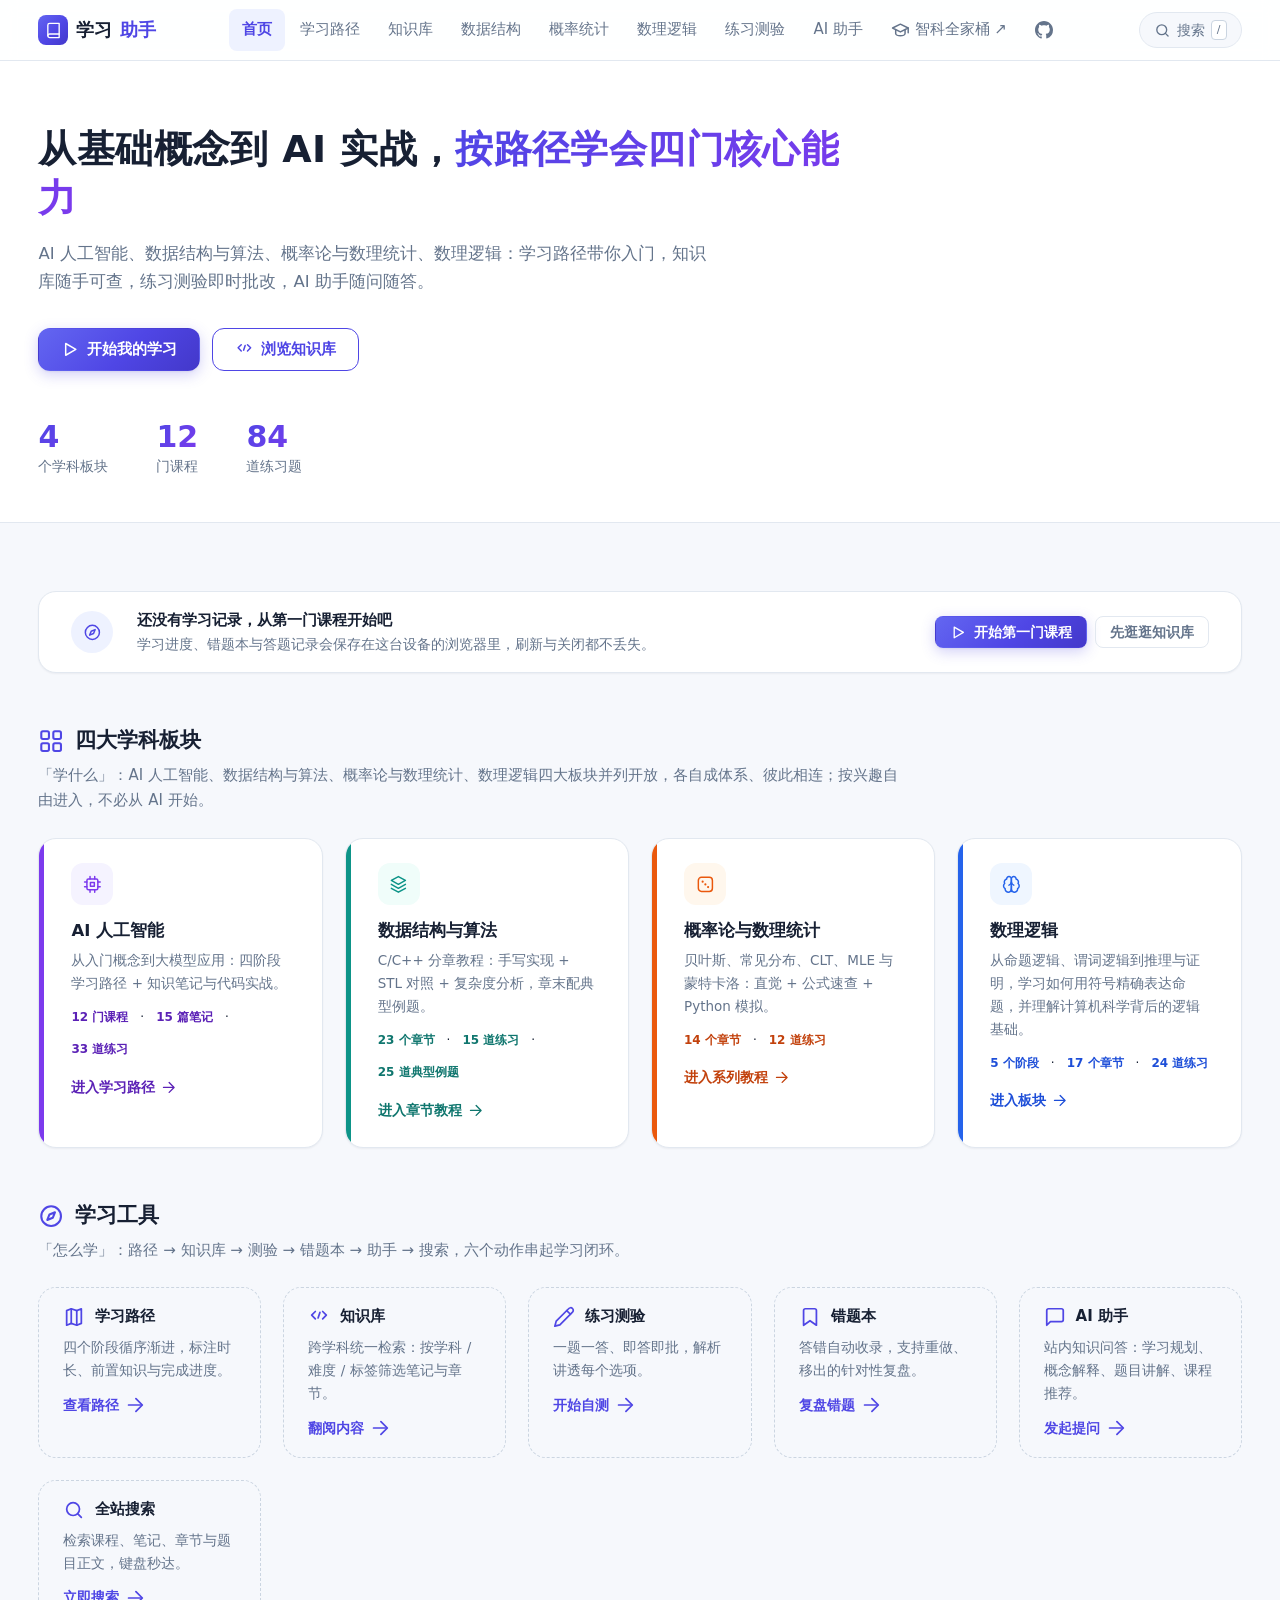
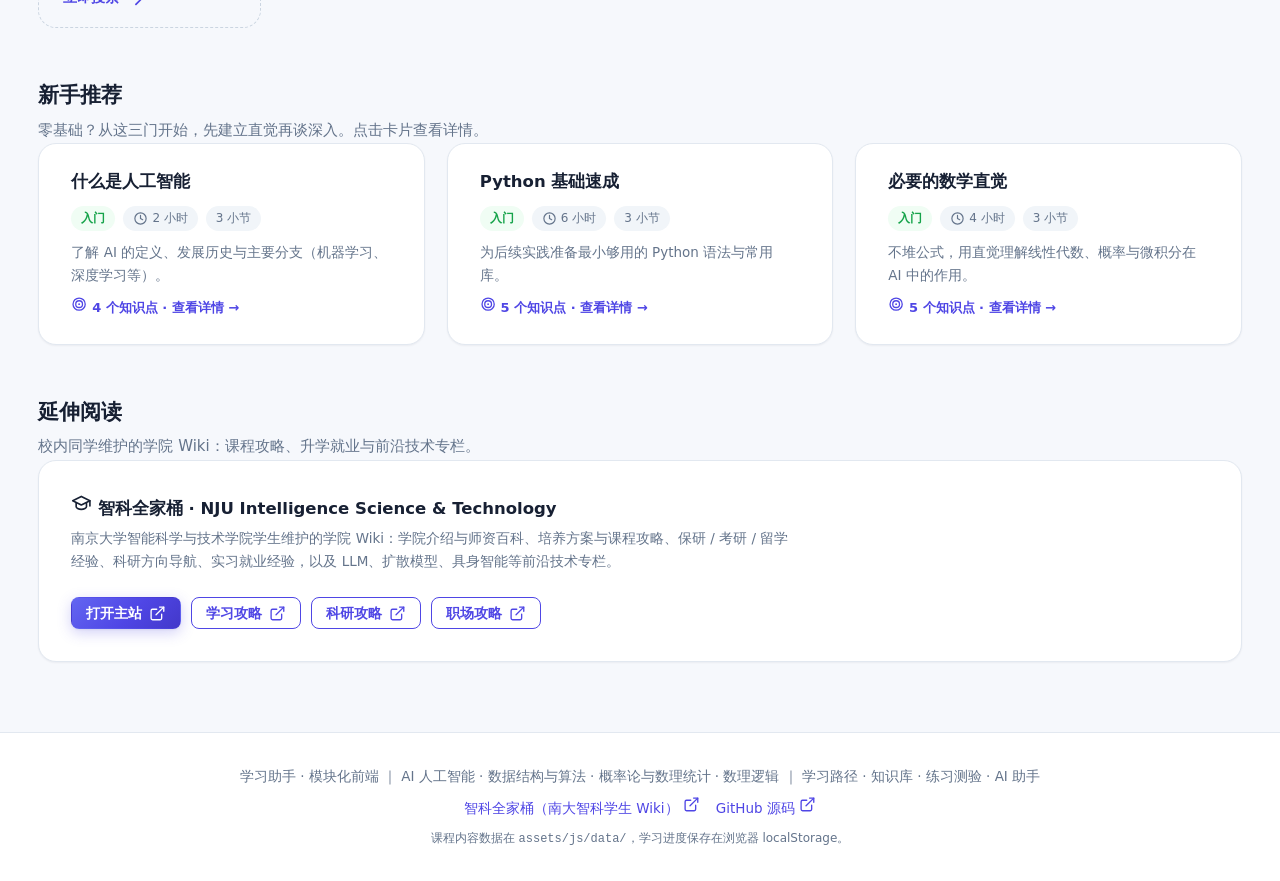
==== commit 10f9888e: "feat: 新增第四学科板块「数理逻辑」（17 章教程 + 24 题 + 首页/导航/知识库/搜索/测验/AI 助手全链路接入）" ====
--- a/index.html
+++ b/index.html
@@ -12,8 +12,8 @@
 <link rel="manifest" href="./manifest.webmanifest">
 <link rel="apple-touch-icon" href="./icons/apple-touch-icon.png">
 <link rel="icon" href="./icons/icon-192.png" type="image/png">
-<title>学习助手 · AI · 数据结构 · 概率统计</title>
-<meta name="description" content="多学科学习助手：AI 人工智能、数据结构与算法、概率论与数理统计并列推进，含学习路径、知识库、练习测验（即时解析 + 错题本）与站内 AI 答疑助手，另附南京大学「智科全家桶」外站接口；零依赖纯静态，GitHub Pages 直接部署。">
+<title>学习助手 · AI · 数据结构 · 概率统计 · 数理逻辑</title>
+<meta name="description" content="多学科学习助手：AI 人工智能、数据结构与算法、概率论与数理统计、数理逻辑并列推进，含学习路径、知识库、练习测验（即时解析 + 错题本）与站内 AI 答疑助手，另附南京大学「智科全家桶」外站接口；零依赖纯静态，GitHub Pages 直接部署。">
 
 <!-- 样式分层：变量 → 重置 → 布局 → 组件 → 响应式（顺序不可调换） -->
 <link rel="stylesheet" href="./assets/css/variables.css">
@@ -21,6 +21,9 @@
 <link rel="stylesheet" href="./assets/css/layout.css">
 <link rel="stylesheet" href="./assets/css/components.css">
 <link rel="stylesheet" href="./assets/css/responsive.css">
+<!-- KaTeX（本地内置于 assets/vendor/，零外部请求）：公式排版；math.css 最后加载以覆盖默认样式 -->
+<link rel="stylesheet" href="./assets/vendor/katex/katex.min.css">
+<link rel="stylesheet" href="./assets/css/math.css">
 </head>
 <body data-page="home">
 
@@ -35,6 +38,7 @@
       <li><a href="#/knowledge" data-route="knowledge">知识库</a></li>
       <li><a href="#/ds" data-route="ds">数据结构</a></li>
       <li><a href="#/prob" data-route="prob">概率统计</a></li>
+      <li><a href="#/logic" data-route="logic">数理逻辑</a></li>
       <li><a href="#/quiz" data-route="quiz">练习测验</a></li>
       <li><a href="#/chat" data-route="chat">AI 助手</a></li>
       <!-- 外站入口与 GitHub 链接由 assets/js/components/header.js 按 APP_DATA.externalLinks 注入 -->
@@ -54,8 +58,8 @@
   <section class="view active" id="view-home">
     <div class="hero">
       <div class="container">
-        <h1>从基础概念到 AI 实战，<span class="hl">按路径学会三门核心能力</span></h1>
-        <p class="sub">AI 人工智能、数据结构与算法、概率论与数理统计：学习路径带你入门，知识库随手可查，练习测验即时批改，AI 助手随问随答。</p>
+        <h1>从基础概念到 AI 实战，<span class="hl">按路径学会四门核心能力</span></h1>
+        <p class="sub">AI 人工智能、数据结构与算法、概率论与数理统计、数理逻辑：学习路径带你入门，知识库随手可查，练习测验即时批改，AI 助手随问随答。</p>
         <div class="hero-actions">
           <a class="btn btn-primary" href="#/courses"><span class="icon" data-icon="play" data-size="15" aria-hidden="true"></span>开始我的学习</a>
           <a class="btn btn-outline" href="#/knowledge"><span class="icon" data-icon="library" data-size="15" aria-hidden="true"></span>浏览知识库</a>
@@ -73,7 +77,7 @@
     <section class="section">
       <div class="container">
         <div id="subjectHead"></div>
-        <div class="grid grid-3" id="subjectGrid"></div>
+        <div class="grid grid-4" id="subjectGrid"></div>
       </div>
     </section>
     <section class="section">
@@ -117,7 +121,7 @@
     <div class="page-head">
       <div class="container">
         <h1><span class="icon" data-icon="library" data-size="20" aria-hidden="true"></span>知识库</h1>
-        <p>AI 笔记、数据结构章节、概率统计章节统一收录：按学科 / 难度 / 标签筛选，搜索标题与正文，结果按课程、知识笔记、练习题分组呈现。</p>
+        <p>AI 笔记、数据结构章节、概率统计章节、数理逻辑章节统一收录：按学科 / 难度 / 标签筛选，搜索标题与正文，结果按课程、知识笔记、练习题分组呈现。</p>
       </div>
     </div>
     <div class="container">
@@ -163,6 +167,25 @@
     </div>
   </section>
 
+  <!-- ============ 视图：数理逻辑 ============ -->
+  <section class="view" id="view-logic">
+    <div class="page-head accent-logic">
+      <div class="container">
+        <h1><span class="icon" data-icon="brain" data-size="20" aria-hidden="true"></span>数理逻辑</h1>
+        <p>系列教程：从命题逻辑、谓词逻辑到推理与证明，先建立直觉再进入形式化。每篇含概念 / 直觉 / 定义 / 示例 / 常见错误 / 小结，章末可直达配套练习题。</p>
+      </div>
+    </div>
+    <div class="container">
+      <div id="logicRoadmap"></div>
+      <div class="kb-layout">
+        <aside class="kb-list" id="logicList" aria-label="章节列表"></aside>
+        <article class="kb-article" id="logicArticle">
+          <div class="kb-placeholder">← 从左侧选择章节开始</div>
+        </article>
+      </div>
+    </div>
+  </section>
+
   <!-- ============ 视图：练习测验 ============ -->
   <section class="view" id="view-quiz">
     <div class="page-head accent-quiz">
@@ -217,8 +240,10 @@
 <script src="./assets/js/data/knowledge.js"></script>
 <script src="./assets/js/data/ds.js"></script>
 <script src="./assets/js/data/prob.js"></script>
+<script src="./assets/js/data/logic.js"></script>
 <script src="./assets/js/data/questions.js"></script>
 <script src="./assets/js/data/question-notes.js"></script>
+<script src="./assets/js/data/logic-quiz.js"></script>
 <script src="./assets/js/data/external-links.js"></script>
 <script src="./assets/js/data/meta.js"></script>
 <script src="./assets/js/data/chat-rules.js"></script>
@@ -231,6 +256,10 @@
 <script src="./assets/js/utils/storage.js"></script>
 <script src="./assets/js/icons.js"></script>
 <script src="./assets/js/utils/highlight.js"></script>
+<!-- 公式渲染：KaTeX 核心 + auto-render 先加载，App.math 封装随后（普通脚本，file:// 可用） -->
+<script src="./assets/vendor/katex/katex.min.js"></script>
+<script src="./assets/vendor/katex/contrib/auto-render.min.js"></script>
+<script src="./assets/js/utils/math.js"></script>
 <script src="./assets/js/state.js"></script>
 <script src="./assets/js/utils/search.js"></script>
 
@@ -254,6 +283,7 @@
 <script src="./assets/js/pages/knowledge.js"></script>
 <script src="./assets/js/pages/data-structures.js"></script>
 <script src="./assets/js/pages/probability.js"></script>
+<script src="./assets/js/pages/logic.js"></script>
 <script src="./assets/js/pages/quiz.js"></script>
 <script src="./assets/js/pages/chat.js"></script>
 
--- a/assets/css/variables.css
+++ b/assets/css/variables.css
@@ -12,7 +12,7 @@
   --grad-primary: linear-gradient(135deg, #6366f1 0%, #4f46e5 55%, #4338ca 100%);
   --grad-number: linear-gradient(135deg, #4f46e5, #7c3aed);
 
-  /* 三大学科主题色（协调但区分明显） */
+  /* 四大学科主题色（协调但区分明显） */
   --color-ai: #7c3aed;        /* AI 人工智能 · 紫 */
   --color-ai-light: #f5f3ff;
   --color-ai-deep: #5b21b6;
@@ -22,6 +22,9 @@
   --color-prob: #ea580c;      /* 概率论与数理统计 · 橙 */
   --color-prob-light: #fff7ed;
   --color-prob-deep: #c2410c;
+  --color-logic: #2563eb;       /* 数理逻辑 · 宝蓝 */
+  --color-logic-light: #eff6ff;
+  --color-logic-deep: #1d4ed8;
 
   /* 中性色 */
   --color-text: #172033;
@@ -32,6 +35,10 @@
   --color-surface: #ffffff;
   --color-bg: #f6f8fc;
   --color-bg-soft: #f1f5f9;
+
+  /* 数学公式（KaTeX，样式见 css/math.css） */
+  --formula-bg: #f8faff;
+  --formula-border: #e4e8f5;
 
   /* 语义色 */
   --color-green: #16a34a;
--- a/assets/css/layout.css
+++ b/assets/css/layout.css
@@ -66,6 +66,9 @@
 .grid { display: grid; gap: var(--gap-card); grid-template-columns: repeat(auto-fit, minmax(250px, 1fr)); }
 .grid-3 { grid-template-columns: repeat(auto-fit, minmax(280px, 1fr)); }
 
+/* 四张学科板块卡：宽屏一行四张；窄屏断点见 responsive.css（必须在那一层覆写，顺序不可颠倒） */
+.grid-4 { grid-template-columns: repeat(4, minmax(0, 1fr)); }
+
 /* ---------- 内页标题条（去大面积渐变：白底 + 学科色点缀） ---------- */
 .page-head { background: var(--color-surface); border-bottom: 1px solid var(--color-border); padding: 34px 0 26px; margin-bottom: var(--space-6); }
 .page-head h1 { font-size: var(--fs-h1); display: flex; align-items: center; gap: 12px; }
@@ -73,6 +76,7 @@
 .page-head p { color: var(--color-muted); margin-top: var(--space-2); font-size: var(--fs-body); max-width: 900px; }
 .page-head.accent-ds h1 .icon { background: var(--color-ds-light); color: var(--color-ds-deep); }
 .page-head.accent-prob h1 .icon { background: var(--color-prob-light); color: var(--color-prob-deep); }
+.page-head.accent-logic h1 .icon { background: var(--color-logic-light); color: var(--color-logic-deep); }
 .page-head.accent-quiz h1 .icon, .page-head.accent-chat h1 .icon { background: var(--color-primary-light); color: var(--color-primary); }
 
 /* ---------- 学习路径：阶段与课程 ---------- */
@@ -96,6 +100,7 @@
 
 /* ---------- 知识库 / 教程双栏 ---------- */
 .kb-layout { display: grid; grid-template-columns: 340px minmax(0, 1fr); gap: var(--space-5); align-items: start; }
+.kb-layout > * { min-width: 0; }   /* 允许子项收缩，宽内容由自身滚动容器消化 */
 .kb-list { display: flex; flex-direction: column; gap: 10px; }
 .kb-article { background: var(--color-surface); border: 1px solid var(--color-border); border-radius: var(--radius-card); padding: var(--space-6) var(--space-7); box-shadow: var(--shadow-soft); min-height: 360px; }
 .kb-article h1 { font-size: var(--fs-h1); margin-bottom: 10px; }
@@ -109,10 +114,13 @@
 .kb-article table { width: 100%; border-collapse: collapse; margin: 14px 0 18px; font-size: 14px; }
 .kb-article th, .kb-article td, .modal-card th, .modal-card td { border: 1px solid var(--color-border); padding: 8px 10px; text-align: left; vertical-align: top; }
 .kb-article th, .modal-card th { background: var(--color-bg-soft); }
+/* 表格自适应（不产生横向滚动条）：单元格内容过长时换行，必要时在词内断行 */
+.kb-article th, .kb-article td, .modal-card th, .modal-card td { overflow-wrap: anywhere; word-break: break-word; }
 .kb-article kbd { border: 1px solid var(--color-border-strong); border-bottom-width: 2px; border-radius: 5px; background: var(--color-bg-soft); padding: 1px 6px; font-family: var(--font-mono); font-size: var(--fs-xs); }
 .kb-placeholder { color: var(--color-muted); text-align: center; padding: 80px 0; }
 body[data-page="ds"] .kb-article h2 { border-left-color: var(--color-ds); }
 body[data-page="prob"] .kb-article h2 { border-left-color: var(--color-prob); }
+body[data-page="logic"] .kb-article h2 { border-left-color: var(--color-logic); }
 
 /* ---------- 测验布局 ---------- */
 .quiz-shell { max-width: 860px; margin: 0 auto; }
--- a/assets/css/components.css
+++ b/assets/css/components.css
@@ -34,6 +34,7 @@
 .badge.subj-ai { background: var(--color-ai-light); color: var(--color-ai-deep); }
 .badge.subj-ds { background: var(--color-ds-light); color: var(--color-ds-deep); }
 .badge.subj-prob { background: var(--color-prob-light); color: var(--color-prob-deep); }
+.badge.subj-logic { background: var(--color-logic-light); color: var(--color-logic-deep); }
 
 /* ---------- 筛选 chip ---------- */
 .chip { font: inherit; font-size: var(--fs-sm); color: var(--color-text-body); background: var(--color-surface); border: 1px solid var(--color-border-strong); border-radius: var(--radius-pill); padding: 5px 14px; cursor: pointer; transition: all .15s ease; }
@@ -62,6 +63,9 @@
 .subject-card.card-prob::before { background: var(--color-prob); }
 .subject-card.card-prob .icon-xl { background: var(--color-prob-light); color: var(--color-prob); }
 .subject-card.card-prob .go, .subject-card.card-prob .counts b { color: var(--color-prob-deep); }
+.subject-card.card-logic::before { background: var(--color-logic); }
+.subject-card.card-logic .icon-xl { background: var(--color-logic-light); color: var(--color-logic); }
+.subject-card.card-logic .go, .subject-card.card-logic .counts b { color: var(--color-logic-deep); }
 
 /* ---------- 首页 · 学习工具卡（轻量线框风格，强调“怎么学”） ---------- */
 .tool-card { display: block; color: inherit; background: transparent; border: 1.5px dashed var(--color-border-strong); border-radius: var(--radius-card); padding: var(--space-4) var(--space-5); transition: all .18s ease; }
@@ -152,6 +156,7 @@
 .kb-count-line { font-size: var(--fs-xs); color: var(--color-muted); margin: 2px 2px 8px; }
 body[data-page="ds"] .kb-item.active { border-color: var(--color-ds); background: var(--color-ds-light); box-shadow: inset 0 0 0 1px var(--color-ds); }
 body[data-page="prob"] .kb-item.active { border-color: var(--color-prob); background: var(--color-prob-light); box-shadow: inset 0 0 0 1px var(--color-prob); }
+body[data-page="logic"] .kb-item.active { border-color: var(--color-logic); background: var(--color-logic-light); box-shadow: inset 0 0 0 1px var(--color-logic); }
 
 /* 文章底部导航与相关 */
 .art-foot { margin-top: var(--space-7); border-top: 1px solid var(--color-border); padding-top: var(--space-4); }
@@ -215,6 +220,7 @@
 .bd-fill.ai { background: var(--color-ai); }
 .bd-fill.ds { background: var(--color-ds); }
 .bd-fill.prob { background: var(--color-prob); }
+.bd-fill.logic { background: var(--color-logic); }
 .bd-row .bd-val { font-size: var(--fs-xs); color: var(--color-muted); width: 74px; text-align: right; }
 .weak-chips { display: flex; gap: var(--space-2); flex-wrap: wrap; }
 .review-list { display: flex; flex-direction: column; gap: 6px; }
--- a/assets/css/responsive.css
+++ b/assets/css/responsive.css
@@ -7,12 +7,55 @@
   .kb-list { position: sticky; top: calc(var(--header-h) + 16px); max-height: calc(100vh - var(--header-h) - 32px); overflow-y: auto; padding-right: 4px; }
 }
 
-/* 平板 / 窄屏双栏塌缩 */
+/* 平板 / 窄屏双栏塌缩
+   ⚠ 必须用 minmax(0, 1fr) 而非 1fr：grid 子项默认 min-width:auto，
+   会被 230px 的横向章节条与正文宽表格撑破，导致整页横向溢出。 */
 @media (max-width: 900px) {
-  .kb-layout { grid-template-columns: 1fr; }
+  .kb-layout { grid-template-columns: minmax(0, 1fr); }
   .kb-list { flex-direction: row; overflow-x: auto; padding-bottom: 6px; }
   .kb-item { min-width: 230px; flex-shrink: 0; }
   .grid { grid-template-columns: repeat(auto-fit, minmax(min(100%, 260px), 1fr)); }
+}
+
+/* ---------- 数理逻辑（第四学科）· 四卡布局 + 导航溢出防护 ----------
+   位置约束：必须写在上面 900px 块之后（.grid-4 与 .grid 特指度相同，靠源码顺序取胜，
+   否则窄屏会被 .grid 的 auto-fit 覆写而出现「3+1」孤卡）；
+   也必须写在下面 720px 块之前（不能让折叠菜单的 .nav-links a { 11px / 16px } 被覆盖）。 */
+
+/* 首页四大板块卡：宽屏一行四张（基础规则在 layout.css）。
+   ≤1240 固定 2×2——用 auto-fit/minmax 会出现 3+1 孤卡，故这里显式指定列数。 */
+@media (max-width: 1240px) {
+  .grid-4 { grid-template-columns: repeat(2, minmax(0, 1fr)); }
+}
+
+/* 导航项增至 8 项 + 外站 + GitHub，且 .nav-links a 全部 nowrap：逐级压缩内边距与字号。
+   手算（汉字 advance ≈ 1em，含每个 a 左右内边距、5px 图标间距与 ul 的 2px gap，
+   另加 brand ≈ 110、nav-right ≈ 105、.nav 两个 16px gap）：
+     基线 15px / 8px 13px  → 整条 nav ≈ 1100px，需视口 ≥ 1220（容器 min(1280,94%) = 1148）
+     ≤1220 · 14px / 8px 9px  → ≈ 980px，需视口 ≥ 1045
+     ≤1060 · 13.5px / 8px 7px、gap 0 → ≈ 900px，需视口 ≥ 960
+   960 以下再缩就伤可读性，改由下一条 media 横向拖动兜底（汉堡阈值仍保持 720）。 */
+@media (max-width: 1220px) {
+  .nav-links a { padding: 8px 9px; font-size: 14px; }
+}
+@media (max-width: 1060px) {
+  .nav-links { gap: 0; }
+  .nav-links a { padding: 8px 7px; font-size: var(--fs-sm); }
+}
+
+/* 721–960：nav-links 自身横向可拖（隐藏滚动条，避免顶栏出现第二条滚动条）。
+   min-width:0 是 flex 子项能被压窄的前提；li / nav-right 禁止收缩，保证搜索与汉堡始终可见。
+   注意：不改 720 那个 media 块（里面还打包了 Hero / 表格等规则），故不通过提高阈值解决。 */
+@media (min-width: 721px) and (max-width: 960px) {
+  .nav-links { min-width: 0; flex-wrap: nowrap; overflow-x: auto; scrollbar-width: none; }
+  .nav-links::-webkit-scrollbar { display: none; }
+  .nav-links li { flex-shrink: 0; }
+  .nav-right { flex-shrink: 0; }
+}
+
+/* 手机：四卡单列（必须晚于上面的 1240 覆写） */
+@media (max-width: 620px) {
+  .grid-4 { grid-template-columns: minmax(0, 1fr); }
 }
 
 @media (max-width: 720px) {
@@ -40,6 +83,10 @@
   .container { width: min(1280px, 94%); }
 
   .kb-article { padding: var(--space-5) var(--space-4); }
+  /* 窄屏表格自适应：定宽布局 + 缩小字号与内边距，让 5 列表格也能换行放下，不出现横向滚动条 */
+  .kb-article table { table-layout: fixed; font-size: 12.5px; }
+  .kb-article th, .kb-article td { padding: 5px 6px; }
+  .kb-article table .katex { font-size: .94em; }
   .q-card { padding: var(--space-5) var(--space-4); }
   .q-card .q-title { font-size: var(--fs-body); }
   .modal-card { padding: var(--space-5) var(--space-4); }
--- a/assets/css/math.css
+++ b/assets/css/math.css
@@ -0,0 +1,63 @@
+/* ============================================================
+   数学公式样式（KaTeX 输出层的统一美化；主题令牌见 variables.css）
+   加载顺序：katex.min.css → 站点各层 → 本文件（最后，可覆盖 KaTeX 默认）
+   约定：
+     .katex           行内公式  —— 字号与正文协调、过长时折行（不出现横向滚动条）
+     .katex-display   独立公式  —— 浅色卡片 + 上下留白 + 长公式横向滚动
+     .math-error      渲染失败降级（KaTeX throwOnError:false 自动加）
+   ============================================================ */
+
+/* 行内公式：字号与正文协调；不强制 nowrap —— 过长时按断行点折行，
+   与「正文不出现横向滚动条」的移动端策略一致；anywhere 作为极窄屏兜底 */
+.katex {
+  font-size: 1.06em;
+  overflow-wrap: anywhere;
+}
+
+/* 独立公式：卡片化呈现，长公式横向滚动而不撑破版面 */
+.katex-display {
+  margin: 1.4rem 0;
+  padding: 0.9rem 1.2rem;
+  overflow-x: auto;
+  overflow-y: hidden;
+  text-align: center;
+  background: var(--formula-bg);
+  border: 1px solid var(--formula-border);
+  border-radius: var(--radius-md);
+  -webkit-overflow-scrolling: touch;
+  scrollbar-width: thin;
+}
+
+/* 滚动条细节（webkit 系） */
+.katex-display::-webkit-scrollbar { height: 6px; }
+.katex-display::-webkit-scrollbar-thumb { background: var(--color-border-strong); border-radius: 3px; }
+
+/* 表格 / 徽章等小字号容器内的公式随容器缩放，不突兀 */
+table .katex, .badge .katex, .meta .katex { font-size: 1.02em; }
+
+/* 深色代码块内如出现 \( \)（auto-render 会跳过 code/pre，此处为保险） */
+pre .katex, code .katex { color: inherit; }
+
+/* 渲染失败的降级原文：红色等宽，保留可复制的 LaTeX 源码 */
+.math-error {
+  color: var(--color-red-deep);
+  background: var(--color-red-light);
+  border-radius: var(--radius-sm);
+  padding: 0 4px;
+  font-family: var(--font-mono);
+}
+
+/* 移动端：收窄留白、公式左对齐便于逐段阅读 */
+@media (max-width: 640px) {
+  .katex { font-size: 1em; }
+  .katex-display {
+    margin: 1rem 0;
+    padding: 0.7rem 0.6rem;
+    text-align: left;
+  }
+}
+
+/* 打印：公式卡片去底色，避免大面积色块 */
+@media print {
+  .katex-display { background: none; border-color: var(--color-border); }
+}
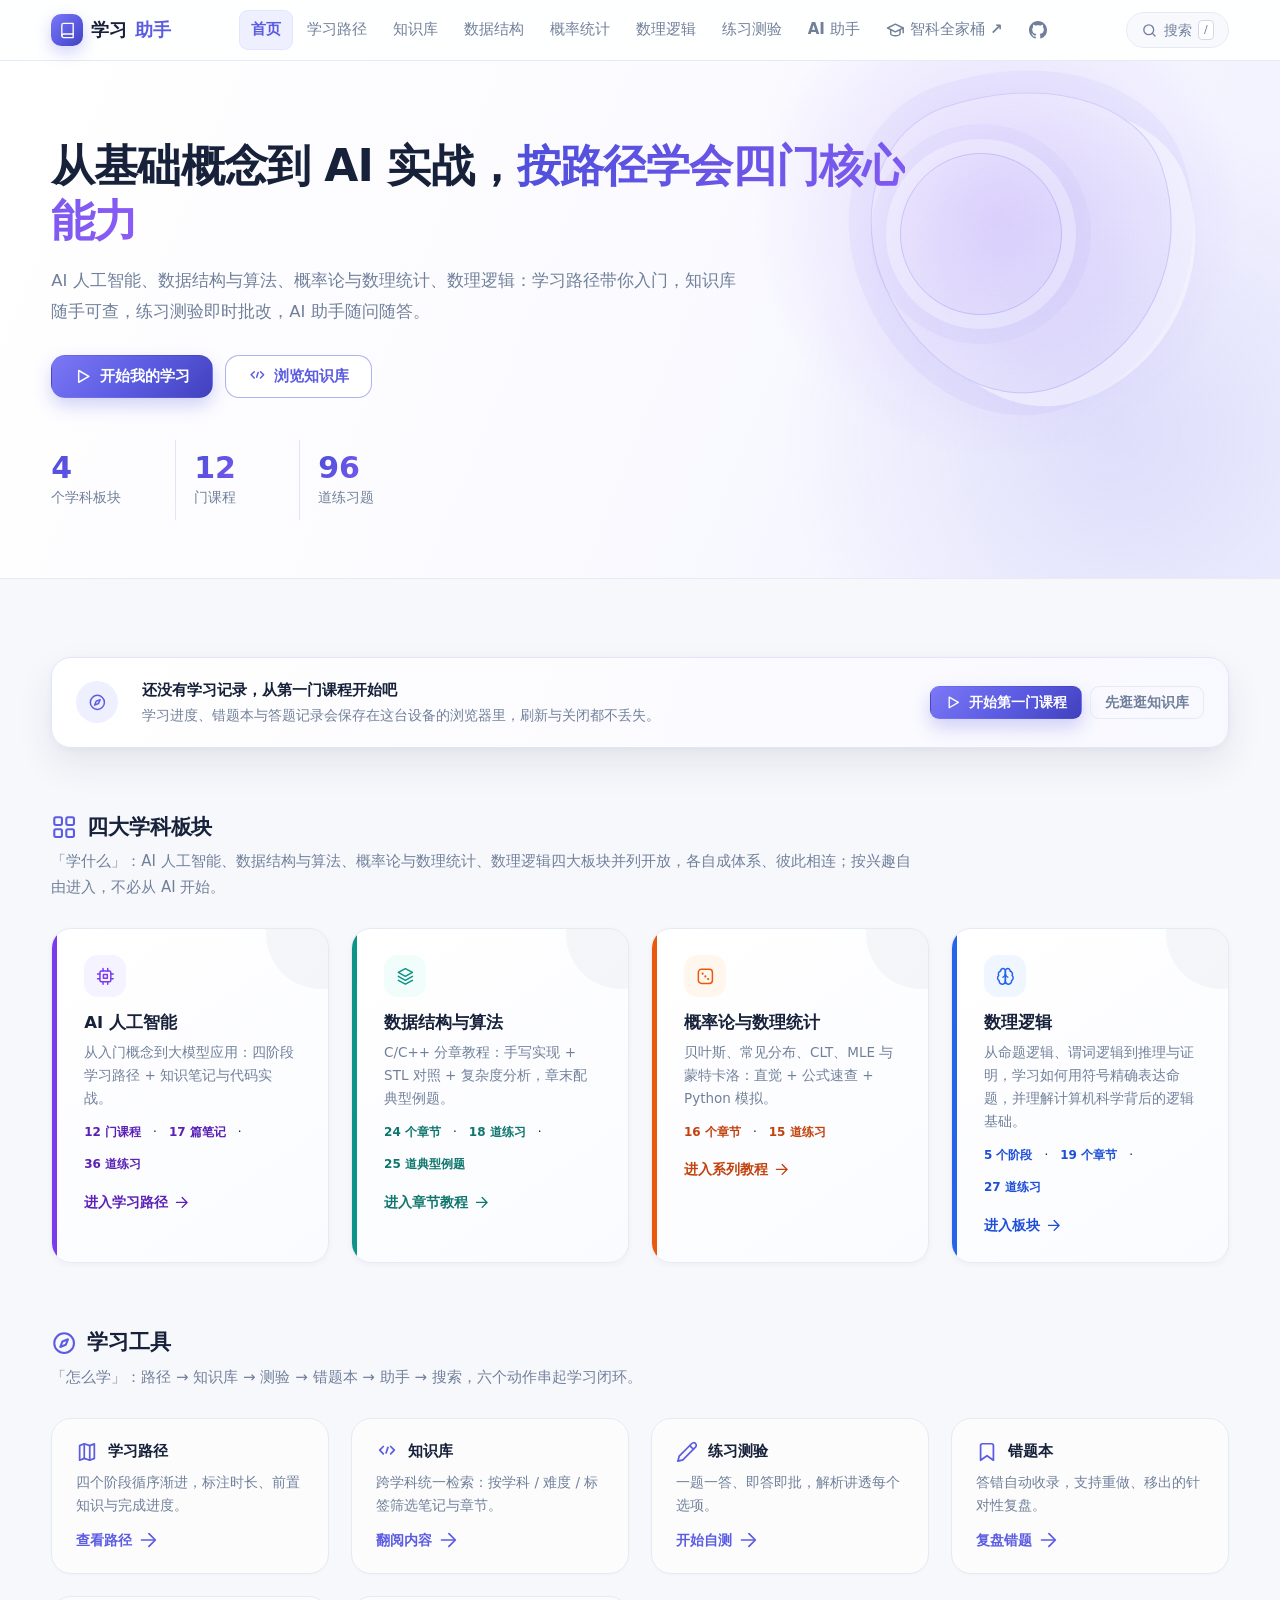
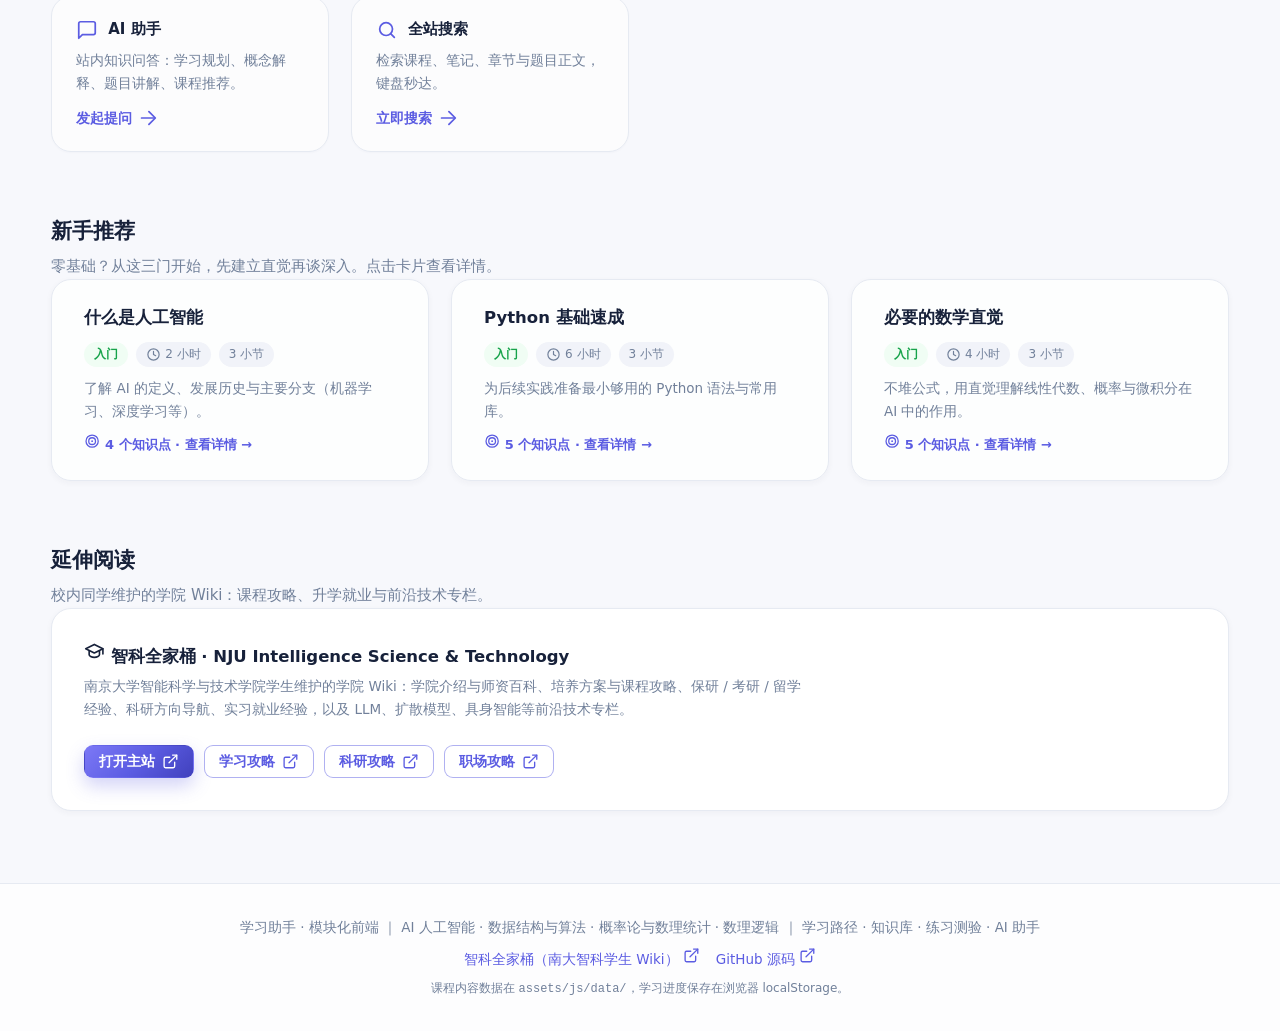
==== commit 4898512e: "界面美化，部分内容更新" ====
--- a/index.html
+++ b/index.html
@@ -246,6 +246,7 @@
 <script src="./assets/js/data/logic-quiz.js"></script>
 <script src="./assets/js/data/external-links.js"></script>
 <script src="./assets/js/data/meta.js"></script>
+<script src="./assets/js/data/courseware-upgrade.js"></script>
 <script src="./assets/js/data/chat-rules.js"></script>
 <script src="./assets/js/data/chat-quick.js"></script>
 
--- a/assets/css/variables.css
+++ b/assets/css/variables.css
@@ -4,13 +4,13 @@
    ============================================================ */
 :root {
   /* 品牌色：蓝紫主色（渐变仅用于主按钮与重点数字等少量强调） */
-  --color-primary: #4f46e5;
-  --color-primary-strong: #4338ca;
-  --color-primary-deep: #3730a3;
-  --color-primary-light: #eef2ff;
-  --color-primary-ring: rgba(79, 70, 229, .18);
-  --grad-primary: linear-gradient(135deg, #6366f1 0%, #4f46e5 55%, #4338ca 100%);
-  --grad-number: linear-gradient(135deg, #4f46e5, #7c3aed);
+  --color-primary: #5b5ce2;
+  --color-primary-strong: #4647c9;
+  --color-primary-deep: #302f8f;
+  --color-primary-light: #eff0ff;
+  --color-primary-ring: rgba(91, 92, 226, .20);
+  --grad-primary: linear-gradient(135deg, #7c78f6 0%, #5b5ce2 52%, #4141bd 100%);
+  --grad-number: linear-gradient(120deg, #4d4fda 0%, #8b5cf6 100%);
 
   /* 四大学科主题色（协调但区分明显） */
   --color-ai: #7c3aed;        /* AI 人工智能 · 紫 */
@@ -27,18 +27,20 @@
   --color-logic-deep: #1d4ed8;
 
   /* 中性色 */
-  --color-text: #172033;
-  --color-text-body: #334155;
-  --color-muted: #64748b;
-  --color-border: #e2e8f0;
-  --color-border-strong: #cbd5e1;
+  --color-text: #17213a;
+  --color-text-body: #3d4a62;
+  --color-muted: #71809a;
+  --color-border: #e6eaf2;
+  --color-border-strong: #d3dae7;
   --color-surface: #ffffff;
-  --color-bg: #f6f8fc;
-  --color-bg-soft: #f1f5f9;
+  --color-bg: #f7f8fc;
+  --color-bg-soft: #f1f3f9;
+  --color-surface-raised: rgba(255, 255, 255, .82);
+  --color-hero-tint: #f2f2ff;
 
   /* 数学公式（KaTeX，样式见 css/math.css） */
-  --formula-bg: #f8faff;
-  --formula-border: #e4e8f5;
+  --formula-bg: #f7f8ff;
+  --formula-border: #e2e5fb;
 
   /* 语义色 */
   --color-green: #16a34a;
@@ -54,7 +56,7 @@
   /* 字体与层级 */
   --font-sans: "PingFang SC", "Microsoft YaHei", "Segoe UI", system-ui, -apple-system, sans-serif;
   --font-mono: Consolas, "JetBrains Mono", "Courier New", monospace;
-  --fs-display: clamp(26px, 4.6vw, 38px);
+  --fs-display: clamp(28px, 4.2vw, 44px);
   --fs-h1: 26px;
   --fs-h2: 21px;
   --fs-h3: 16.5px;
@@ -63,13 +65,13 @@
   --fs-xs: 12px;
 
   /* 圆角 / 阴影（整体收敛，阴影更轻） */
-  --radius-card: 18px;
-  --radius-md: 12px;
-  --radius-sm: 8px;
+  --radius-card: 20px;
+  --radius-md: 14px;
+  --radius-sm: 9px;
   --radius-pill: 999px;
-  --shadow-card: 0 8px 24px rgba(15, 23, 42, .06);
-  --shadow-soft: 0 1px 2px rgba(15, 23, 42, .05);
-  --shadow-pop: 0 16px 40px rgba(15, 23, 42, .16);
+  --shadow-card: 0 16px 36px rgba(35, 43, 76, .09), 0 2px 6px rgba(35, 43, 76, .03);
+  --shadow-soft: 0 2px 6px rgba(35, 43, 76, .045);
+  --shadow-pop: 0 24px 60px rgba(35, 43, 76, .18);
 
   /* 间距节奏 */
   --space-1: 4px;
--- a/assets/css/layout.css
+++ b/assets/css/layout.css
@@ -1,7 +1,7 @@
 /* ============================================================
    布局层 · 页面骨架：容器 / 顶栏 / 页脚 / 视图 / Hero / 区块 / 双栏
    ============================================================ */
-.container { width: min(1280px, 94%); margin: 0 auto; }
+.container { width: min(1280px, 92%); margin: 0 auto; }
 main { flex: 1; }
 
 /* ---------- 单页路由视图 ---------- */
@@ -10,9 +10,9 @@
 
 /* ---------- 顶部导航 ---------- */
 .site-header {
-  background: rgba(255, 255, 255, .9);
-  backdrop-filter: blur(8px);
-  -webkit-backdrop-filter: blur(8px);
+  background: rgba(255, 255, 255, .82);
+  backdrop-filter: blur(18px) saturate(1.15);
+  -webkit-backdrop-filter: blur(18px) saturate(1.15);
   border-bottom: 1px solid var(--color-border);
   position: sticky;
   top: 0;
@@ -21,12 +21,12 @@
 .nav { display: flex; align-items: center; justify-content: space-between; height: var(--header-h); gap: var(--space-4); }
 .brand { display: flex; align-items: center; gap: var(--space-2); font-size: 18px; font-weight: 700; color: var(--color-text); white-space: nowrap; }
 .brand:hover { text-decoration: none; }
-.brand .logo { display: inline-flex; align-items: center; justify-content: center; width: 30px; height: 30px; border-radius: var(--radius-sm); background: var(--grad-primary); color: #fff; flex-shrink: 0; }
+.brand .logo { display: inline-flex; align-items: center; justify-content: center; width: 32px; height: 32px; border-radius: 10px; background: var(--grad-primary); color: #fff; flex-shrink: 0; box-shadow: 0 6px 16px rgba(91, 92, 226, .28); }
 .brand .brand-sub { color: var(--color-primary); }
 .nav-links { display: flex; gap: 2px; list-style: none; align-items: center; }
-.nav-links a { display: flex; align-items: center; gap: 5px; padding: 8px 13px; border-radius: var(--radius-sm); color: var(--color-muted); font-size: var(--fs-body); font-weight: 500; white-space: nowrap; }
+.nav-links a { display: flex; align-items: center; gap: 5px; padding: 7px 12px; border-radius: var(--radius-sm); color: var(--color-muted); font-size: var(--fs-body); font-weight: 550; white-space: nowrap; transition: background .18s ease, color .18s ease, transform .18s ease; }
 .nav-links a:hover { color: var(--color-text); background: var(--color-bg-soft); text-decoration: none; }
-.nav-links a.active { color: var(--color-primary); background: var(--color-primary-light); font-weight: 600; }
+.nav-links a.active { color: var(--color-primary); background: var(--color-primary-light); font-weight: 700; box-shadow: inset 0 0 0 1px rgba(91, 92, 226, .08); }
 .nav-links a.ext-link { color: var(--color-muted); }
 .nav-links a.ext-link:hover { color: var(--color-primary); }
 .nav-toggle { display: none; background: none; border: 1px solid var(--color-border); border-radius: var(--radius-sm); padding: 6px 10px; font-size: 18px; cursor: pointer; color: var(--color-text); }
@@ -35,7 +35,7 @@
 /* ---------- 页脚 ---------- */
 .site-footer {
   border-top: 1px solid var(--color-border);
-  background: var(--color-surface);
+  background: rgba(255, 255, 255, .72);
   padding: var(--space-6) 0;
   margin-top: var(--space-8);
   color: var(--color-muted);
@@ -45,20 +45,24 @@
 .site-footer .footer-links { display: flex; gap: var(--space-4); flex-wrap: wrap; justify-content: center; }
 
 /* ---------- 首页 Hero（低密度首屏：标题 + 说明 + 两个按钮 + 三个统计） ---------- */
-.hero { padding: 64px 0 44px; background: var(--color-surface); border-bottom: 1px solid var(--color-border); }
-.hero h1 { font-size: var(--fs-display); line-height: 1.3; font-weight: 800; letter-spacing: .01em; max-width: 820px; }
+.hero { padding: 78px 0 58px; background: radial-gradient(circle at 78% 30%, rgba(139, 92, 246, .22), transparent 23%), radial-gradient(circle at 87% 72%, rgba(91, 92, 226, .14), transparent 28%), linear-gradient(112deg, #fff 0%, #fbfbff 46%, #f0f0ff 100%); border-bottom: 1px solid var(--color-border); position: relative; overflow: hidden; }
+.hero::before { content: ""; position: absolute; width: 300px; height: 300px; right: 8%; top: 26px; border: 1px solid rgba(91, 92, 226, .19); border-radius: 38% 62% 57% 43% / 45% 42% 58% 55%; transform: rotate(-19deg); box-shadow: 18px 20px 0 rgba(255,255,255,.46), 0 0 0 22px rgba(91, 92, 226, .055); pointer-events: none; }
+.hero::after { content: ""; position: absolute; width: 160px; height: 160px; right: 17%; top: 92px; border: 1px solid rgba(91, 92, 226, .22); border-radius: 50%; box-shadow: 0 0 0 14px rgba(255,255,255,.32), 0 0 0 29px rgba(91, 92, 226, .045); pointer-events: none; }
+.hero .container { position: relative; z-index: 1; }
+.hero h1 { font-size: var(--fs-display); line-height: 1.24; font-weight: 800; letter-spacing: -.02em; max-width: 860px; }
 .hero h1 .hl { background: var(--grad-number); -webkit-background-clip: text; background-clip: text; color: transparent; }
-.hero p.sub { margin: var(--space-4) 0 var(--space-6); color: var(--color-muted); font-size: 16.5px; max-width: 680px; }
+.hero p.sub { margin: 18px 0 28px; color: var(--color-muted); font-size: 16.5px; line-height: 1.85; max-width: 700px; }
 .hero-actions { display: flex; gap: var(--space-3); flex-wrap: wrap; }
-.stats-row { display: flex; gap: var(--space-7); flex-wrap: wrap; margin-top: var(--space-7); }
-.stat { display: flex; flex-direction: column; }
+.stats-row { display: flex; gap: 12px; flex-wrap: wrap; margin-top: 42px; }
+.stat { display: flex; flex-direction: column; min-width: 112px; padding: 10px 18px 11px; border-left: 1px solid rgba(91, 92, 226, .16); }
+.stat:first-child { border-left: 0; padding-left: 0; }
 .stat .num { font-size: 30px; font-weight: 800; background: var(--grad-number); -webkit-background-clip: text; background-clip: text; color: transparent; line-height: 1.2; }
 .stat .label { font-size: var(--fs-sm); color: var(--color-muted); }
 
 /* ---------- 区块通用 ---------- */
-.section { padding: 44px 0 6px; }
-.section-head { margin-bottom: var(--space-5); }
-.section-title { font-size: var(--fs-h2); display: flex; align-items: center; gap: 10px; }
+.section { padding: 54px 0 8px; }
+.section-head { margin-bottom: 28px; }
+.section-title { font-size: var(--fs-h2); display: flex; align-items: center; gap: 10px; letter-spacing: -.01em; }
 .section-title .icon { color: var(--color-primary); display: inline-flex; }
 .section-desc { color: var(--color-muted); margin-top: 4px; font-size: var(--fs-body); max-width: 860px; }
 
@@ -70,7 +74,9 @@
 .grid-4 { grid-template-columns: repeat(4, minmax(0, 1fr)); }
 
 /* ---------- 内页标题条（去大面积渐变：白底 + 学科色点缀） ---------- */
-.page-head { background: var(--color-surface); border-bottom: 1px solid var(--color-border); padding: 34px 0 26px; margin-bottom: var(--space-6); }
+.page-head { background: linear-gradient(112deg, rgba(255,255,255,.98), #f2f3ff); border-bottom: 1px solid var(--color-border); padding: 42px 0 34px; margin-bottom: var(--space-6); position: relative; overflow: hidden; }
+.page-head::after { content: ""; position: absolute; inset: 0 0 0 auto; width: 30%; background: radial-gradient(circle at 72% 36%, rgba(91, 92, 226, .12), transparent 58%); pointer-events: none; }
+.page-head .container { position: relative; z-index: 1; }
 .page-head h1 { font-size: var(--fs-h1); display: flex; align-items: center; gap: 12px; }
 .page-head h1 .icon { display: inline-flex; align-items: center; justify-content: center; width: 38px; height: 38px; border-radius: var(--radius-md); background: var(--color-primary-light); color: var(--color-primary); flex-shrink: 0; }
 .page-head p { color: var(--color-muted); margin-top: var(--space-2); font-size: var(--fs-body); max-width: 900px; }
@@ -80,16 +86,16 @@
 .page-head.accent-quiz h1 .icon, .page-head.accent-chat h1 .icon { background: var(--color-primary-light); color: var(--color-primary); }
 
 /* ---------- 学习路径：阶段与课程 ---------- */
-.stage { margin-bottom: var(--space-7); }
+.stage { margin-bottom: 56px; }
 .stage-head { display: flex; align-items: flex-start; gap: var(--space-3); margin-bottom: var(--space-3); }
-.stage-num { width: 34px; height: 34px; border-radius: 50%; background: var(--grad-primary); color: #fff; display: flex; align-items: center; justify-content: center; font-weight: 700; flex-shrink: 0; margin-top: 2px; }
+.stage-num { width: 36px; height: 36px; border-radius: 12px; background: var(--grad-primary); color: #fff; display: flex; align-items: center; justify-content: center; font-weight: 700; flex-shrink: 0; margin-top: 2px; box-shadow: 0 7px 16px rgba(91, 92, 226, .22); }
 .stage-head h2 { font-size: 19px; }
 .stage-head .stage-sub { color: var(--color-muted); font-size: var(--fs-sm); }
 .stage-meta { display: flex; gap: var(--space-3); flex-wrap: wrap; margin-bottom: var(--space-4); font-size: var(--fs-xs); }
-.stage-recommend { display: flex; align-items: center; gap: var(--space-2); flex-wrap: wrap; background: var(--color-primary-light); border: 1px dashed var(--color-primary); color: var(--color-primary-strong); border-radius: var(--radius-md); padding: 8px 14px; margin-bottom: var(--space-4); font-size: var(--fs-sm); font-weight: 500; }
+.stage-recommend { display: flex; align-items: center; gap: var(--space-2); flex-wrap: wrap; background: linear-gradient(90deg, var(--color-primary-light), rgba(255,255,255,.9)); border: 1px solid rgba(91, 92, 226, .28); color: var(--color-primary-strong); border-radius: var(--radius-md); padding: 10px 14px; margin-bottom: var(--space-4); font-size: var(--fs-sm); font-weight: 600; }
 
 /* 学习主线推荐链 */
-.mainline { background: var(--color-surface); border: 1px solid var(--color-border); border-radius: var(--radius-card); box-shadow: var(--shadow-soft); padding: var(--space-4) var(--space-5); margin-bottom: var(--space-6); }
+.mainline { background: linear-gradient(125deg, rgba(255,255,255,.96), rgba(245,246,255,.86)); border: 1px solid var(--color-border); border-radius: var(--radius-card); box-shadow: var(--shadow-soft); padding: 20px 24px; margin-bottom: var(--space-6); }
 .mainline .ml-title { font-weight: 700; font-size: var(--fs-sm); color: var(--color-muted); margin-bottom: var(--space-3); display: flex; align-items: center; gap: 6px; }
 .mainline-flow { display: flex; align-items: center; gap: var(--space-2); flex-wrap: wrap; }
 .flow-node { display: inline-flex; align-items: center; gap: 6px; padding: 6px 13px; border-radius: var(--radius-pill); border: 1px solid var(--color-border-strong); background: var(--color-bg-soft); font-size: var(--fs-sm); font-weight: 600; color: var(--color-text); cursor: pointer; transition: all .15s ease; }
@@ -102,7 +108,7 @@
 .kb-layout { display: grid; grid-template-columns: 340px minmax(0, 1fr); gap: var(--space-5); align-items: start; }
 .kb-layout > * { min-width: 0; }   /* 允许子项收缩，宽内容由自身滚动容器消化 */
 .kb-list { display: flex; flex-direction: column; gap: 10px; }
-.kb-article { background: var(--color-surface); border: 1px solid var(--color-border); border-radius: var(--radius-card); padding: var(--space-6) var(--space-7); box-shadow: var(--shadow-soft); min-height: 360px; }
+.kb-article { background: rgba(255,255,255,.92); border: 1px solid var(--color-border); border-radius: var(--radius-card); padding: 38px 44px; box-shadow: var(--shadow-card); min-height: 360px; }
 .kb-article h1 { font-size: var(--fs-h1); margin-bottom: 10px; }
 .kb-article .meta { color: var(--color-muted); font-size: var(--fs-sm); margin-bottom: var(--space-5); display: flex; gap: var(--space-2); flex-wrap: wrap; align-items: center; }
 .kb-article h2 { font-size: var(--fs-h3); margin: 26px 0 10px; padding-left: 10px; border-left: 4px solid var(--color-primary); }
@@ -132,7 +138,7 @@
 .wrong-book { max-width: 860px; margin: 0 auto; }
 
 /* ---------- 聊天布局 ---------- */
-.chat-wrap { display: flex; flex-direction: column; height: calc(100vh - var(--header-h) - 150px); min-height: 420px; max-height: 720px; background: var(--color-surface); border: 1px solid var(--color-border); border-radius: var(--radius-card); box-shadow: var(--shadow-soft); overflow: hidden; margin-top: var(--space-5); }
+.chat-wrap { display: flex; flex-direction: column; height: calc(100vh - var(--header-h) - 150px); min-height: 420px; max-height: 720px; background: var(--color-surface); border: 1px solid var(--color-border); border-radius: var(--radius-card); box-shadow: var(--shadow-card); overflow: hidden; margin-top: var(--space-5); }
 .chat-top { padding: var(--space-3) var(--space-5); border-bottom: 1px solid var(--color-border); background: var(--color-surface); }
 .chat-top .row { display: flex; align-items: center; justify-content: space-between; gap: var(--space-3); flex-wrap: wrap; }
 .chat-top .who { display: flex; align-items: center; gap: 10px; font-weight: 700; }
--- a/assets/css/components.css
+++ b/assets/css/components.css
@@ -9,13 +9,13 @@
 .icon-xl { width: 34px; height: 34px; }
 
 /* ---------- 按钮（hover / focus / active 状态明确） ---------- */
-.btn { display: inline-flex; align-items: center; justify-content: center; gap: 7px; padding: 10px 22px; border-radius: var(--radius-md); font-size: var(--fs-body); font-weight: 600; cursor: pointer; border: 1px solid transparent; transition: background .15s ease, box-shadow .15s ease, transform .1s ease, color .15s ease; text-decoration: none !important; line-height: 1.4; user-select: none; }
+.btn { display: inline-flex; align-items: center; justify-content: center; gap: 7px; padding: 10px 22px; border-radius: var(--radius-md); font-size: var(--fs-body); font-weight: 650; cursor: pointer; border: 1px solid transparent; transition: background .18s ease, box-shadow .18s ease, transform .18s ease, color .18s ease, border-color .18s ease; text-decoration: none !important; line-height: 1.4; user-select: none; }
 .btn:active { transform: translateY(1px) scale(.99); }
-.btn-primary { background: var(--grad-primary); color: #fff; box-shadow: var(--shadow-soft), 0 4px 14px rgba(79, 70, 229, .25); }
-.btn-primary:hover { filter: brightness(1.06); box-shadow: var(--shadow-soft), 0 6px 18px rgba(79, 70, 229, .32); }
+.btn-primary { background: var(--grad-primary); color: #fff; box-shadow: 0 8px 18px rgba(91, 92, 226, .27); }
+.btn-primary:hover { filter: brightness(1.04); transform: translateY(-1px); box-shadow: 0 12px 24px rgba(91, 92, 226, .34); }
 .btn-primary:focus-visible { outline-offset: 3px; }
-.btn-outline { background: var(--color-surface); color: var(--color-primary); border-color: var(--color-primary); }
-.btn-outline:hover { background: var(--color-primary-light); }
+.btn-outline { background: rgba(255,255,255,.8); color: var(--color-primary); border-color: rgba(91, 92, 226, .48); }
+.btn-outline:hover { background: var(--color-primary-light); border-color: var(--color-primary); transform: translateY(-1px); }
 .btn-ghost { background: transparent; color: var(--color-muted); border-color: var(--color-border); }
 .btn-ghost:hover { color: var(--color-text); background: var(--color-bg-soft); border-color: var(--color-border-strong); }
 .btn-quiet { background: var(--color-bg-soft); color: var(--color-text-body); border-color: transparent; }
@@ -42,13 +42,14 @@
 .chip.active { background: var(--color-primary); color: #fff; border-color: var(--color-primary); }
 
 /* ---------- 基础卡片 ---------- */
-.card { background: var(--color-surface); border: 1px solid var(--color-border); border-radius: var(--radius-card); padding: var(--space-5) var(--space-6); box-shadow: var(--shadow-soft); transition: box-shadow .18s ease, transform .18s ease, border-color .18s ease; }
-.card:hover { box-shadow: var(--shadow-card); }
+.card { background: var(--color-surface-raised); border: 1px solid var(--color-border); border-radius: var(--radius-card); padding: var(--space-5) var(--space-6); box-shadow: var(--shadow-soft); transition: box-shadow .22s ease, transform .22s ease, border-color .22s ease; }
+.card:hover { box-shadow: var(--shadow-card); transform: translateY(-2px); border-color: #dbe0ef; }
 
 /* ---------- 首页 · 学科板块卡（主题色实底风格，强调“学什么”） ---------- */
-.subject-card { display: block; color: inherit; border-radius: var(--radius-card); padding: var(--space-5) var(--space-6) var(--space-5); border: 1px solid var(--color-border); position: relative; overflow: hidden; background: var(--color-surface); box-shadow: var(--shadow-soft); transition: all .18s ease; }
+.subject-card { display: block; color: inherit; border-radius: var(--radius-card); padding: 26px var(--space-6) 24px; border: 1px solid var(--color-border); position: relative; overflow: hidden; background: linear-gradient(145deg, #fff, #fafbff); box-shadow: var(--shadow-soft); transition: all .22s ease; }
+.subject-card::after { content: ""; position: absolute; width: 110px; height: 110px; right: -48px; top: -50px; border-radius: 50%; background: currentColor; opacity: .035; pointer-events: none; }
 .subject-card::before { content: ""; position: absolute; inset: 0 auto 0 0; width: 5px; }
-.subject-card:hover { text-decoration: none; transform: translateY(-3px); box-shadow: var(--shadow-card); }
+.subject-card:hover { text-decoration: none; transform: translateY(-5px); box-shadow: var(--shadow-card); }
 .subject-card .icon-xl { width: 42px; height: 42px; border-radius: var(--radius-md); display: flex; align-items: center; justify-content: center; margin-bottom: var(--space-3); }
 .subject-card h3 { font-size: var(--fs-h3); margin-bottom: 4px; }
 .subject-card p { color: var(--color-muted); font-size: var(--fs-sm); }
@@ -68,8 +69,8 @@
 .subject-card.card-logic .go, .subject-card.card-logic .counts b { color: var(--color-logic-deep); }
 
 /* ---------- 首页 · 学习工具卡（轻量线框风格，强调“怎么学”） ---------- */
-.tool-card { display: block; color: inherit; background: transparent; border: 1.5px dashed var(--color-border-strong); border-radius: var(--radius-card); padding: var(--space-4) var(--space-5); transition: all .18s ease; }
-.tool-card:hover { text-decoration: none; border-color: var(--color-primary); border-style: solid; background: var(--color-primary-light); transform: translateY(-2px); }
+.tool-card { display: block; color: inherit; background: rgba(255,255,255,.62); border: 1px solid var(--color-border); border-radius: var(--radius-card); padding: 20px var(--space-5); box-shadow: 0 1px 2px rgba(35,43,76,.025); transition: all .22s ease; }
+.tool-card:hover { text-decoration: none; border-color: rgba(91,92,226,.34); background: linear-gradient(145deg, #fff, var(--color-primary-light)); transform: translateY(-3px); box-shadow: var(--shadow-card); }
 .tool-card .tool-top { display: flex; align-items: center; gap: 10px; margin-bottom: 6px; }
 .tool-card .icon { width: 22px; height: 22px; color: var(--color-primary); }
 .tool-card h3 { font-size: var(--fs-body); }
@@ -77,7 +78,7 @@
 .tool-card .go { margin-top: var(--space-3); font-size: var(--fs-sm); font-weight: 700; color: var(--color-primary); display: inline-flex; align-items: center; gap: 5px; }
 
 /* ---------- 首页 · 我的学习进度卡 ---------- */
-.progress-card { display: flex; align-items: center; gap: var(--space-5); flex-wrap: wrap; background: var(--color-surface); border: 1px solid var(--color-border); border-radius: var(--radius-card); padding: var(--space-4) var(--space-6); margin-top: var(--space-5); box-shadow: var(--shadow-soft); }
+.progress-card { display: flex; align-items: center; gap: var(--space-5); flex-wrap: wrap; background: linear-gradient(105deg, #fff, #f8f8ff); border: 1px solid #e2e5fa; border-radius: var(--radius-card); padding: 20px 24px; margin-top: var(--space-5); box-shadow: var(--shadow-card); }
 .progress-card .pc-icon { width: 42px; height: 42px; border-radius: 50%; background: var(--color-primary-light); color: var(--color-primary); display: flex; align-items: center; justify-content: center; flex-shrink: 0; }
 .progress-card .pc-main { flex: 1; min-width: 240px; }
 .progress-card .pc-title { font-weight: 700; font-size: var(--fs-body); }
@@ -120,7 +121,7 @@
 /* ---------- 弹窗 ---------- */
 .modal-mask { position: fixed; inset: 0; background: rgba(15, 23, 42, .5); display: flex; align-items: center; justify-content: center; z-index: 200; padding: 20px; }
 .modal-mask[hidden] { display: none; }
-.modal-card { background: var(--color-surface); border-radius: var(--radius-card); width: min(680px, 100%); max-height: 86vh; overflow-y: auto; padding: var(--space-6) var(--space-7); position: relative; box-shadow: var(--shadow-pop); }
+.modal-card { background: rgba(255,255,255,.97); border: 1px solid rgba(255,255,255,.75); border-radius: var(--radius-card); width: min(680px, 100%); max-height: 86vh; overflow-y: auto; padding: var(--space-6) var(--space-7); position: relative; box-shadow: var(--shadow-pop); }
 .modal-card h1 { font-size: 21px; padding-right: 28px; margin-bottom: 10px; }
 .modal-card h2 { font-size: var(--fs-h3); margin: 22px 0 8px; color: var(--color-primary-strong); }
 .modal-card ul { margin-left: 20px; font-size: 14.5px; list-style: disc; }
@@ -179,7 +180,7 @@
 .empty-tip { text-align: center; color: var(--color-muted); padding: 60px 0; }
 
 /* ---------- 测验题目卡 ---------- */
-.q-card { background: var(--color-surface); border: 1px solid var(--color-border); border-radius: var(--radius-card); padding: var(--space-6); box-shadow: var(--shadow-soft); margin-bottom: 18px; }
+.q-card { background: var(--color-surface); border: 1px solid var(--color-border); border-radius: var(--radius-card); padding: 28px; box-shadow: var(--shadow-card); margin-bottom: 18px; }
 .q-card .q-badges { display: flex; gap: 6px; align-items: center; margin-bottom: 10px; font-size: var(--fs-sm); flex-wrap: wrap; }
 .q-card .q-num { color: var(--color-muted); font-size: var(--fs-sm); font-weight: 600; margin-left: auto; }
 .q-card .q-title { font-weight: 700; font-size: 17px; margin-bottom: var(--space-4); line-height: 1.6; }
@@ -238,7 +239,7 @@
 /* ---------- 聊天消息 ---------- */
 .msg { display: flex; gap: 10px; max-width: 84%; }
 .msg .m-avatar { width: 32px; height: 32px; border-radius: 50%; display: flex; align-items: center; justify-content: center; font-size: 15px; flex-shrink: 0; background: var(--color-primary-light); color: var(--color-primary-strong); }
-.msg .bubble { padding: 10px 14px; border-radius: var(--radius-md); font-size: var(--fs-sm); white-space: pre-wrap; word-break: break-word; background: var(--color-surface); border: 1px solid var(--color-border); color: var(--color-text); }
+.msg .bubble { padding: 11px 14px; border-radius: var(--radius-md); font-size: var(--fs-sm); white-space: pre-wrap; word-break: break-word; background: var(--color-surface); border: 1px solid var(--color-border); box-shadow: 0 2px 5px rgba(35,43,76,.035); color: var(--color-text); }
 .msg.user { align-self: flex-end; flex-direction: row-reverse; }
 .msg.user .m-avatar { background: var(--color-bg-soft); color: var(--color-muted); }
 .msg.user .bubble { background: var(--color-primary); color: #fff; border-color: var(--color-primary); }
@@ -259,12 +260,12 @@
 .quick-toggle { font-size: var(--fs-xs); }
 
 /* ---------- 全站搜索 ---------- */
-.nav-search-btn { display: flex; align-items: center; gap: 6px; border: 1px solid var(--color-border); background: var(--color-bg); color: var(--color-muted); border-radius: var(--radius-pill); padding: 6px 14px; font: inherit; font-size: var(--fs-sm); cursor: pointer; white-space: nowrap; }
+.nav-search-btn { display: flex; align-items: center; gap: 6px; border: 1px solid var(--color-border); background: rgba(248,249,253,.88); color: var(--color-muted); border-radius: var(--radius-pill); padding: 6px 14px; font: inherit; font-size: var(--fs-sm); cursor: pointer; white-space: nowrap; transition: all .18s ease; }
 .nav-search-btn:hover { border-color: var(--color-primary); color: var(--color-primary); }
 .nav-search-btn kbd { font-family: inherit; border: 1px solid var(--color-border-strong); border-radius: 4px; padding: 0 5px; font-size: 11px; background: var(--color-surface); }
 .nav-gh { display: flex; align-items: center; color: var(--color-muted); }
 .nav-gh:hover { color: var(--color-text); }
-.search-panel { background: var(--color-surface); border-radius: var(--radius-card); width: min(680px, 100%); max-height: 80vh; display: flex; flex-direction: column; overflow: hidden; box-shadow: var(--shadow-pop); align-self: flex-start; margin-top: 8vh; }
+.search-panel { background: rgba(255,255,255,.97); border: 1px solid rgba(255,255,255,.8); border-radius: var(--radius-card); width: min(680px, 100%); max-height: 80vh; display: flex; flex-direction: column; overflow: hidden; box-shadow: var(--shadow-pop); align-self: flex-start; margin-top: 8vh; }
 .search-bar { display: flex; align-items: center; gap: 10px; padding: 14px var(--space-4); border-bottom: 1px solid var(--color-border); }
 .search-bar input { flex: 1; border: none; outline: none; font: inherit; font-size: var(--fs-body); color: var(--color-text); background: transparent; }
 .search-close { border: 1px solid var(--color-border); background: var(--color-bg-soft); border-radius: 6px; font-size: var(--fs-xs); padding: 3px 9px; cursor: pointer; color: var(--color-muted); }
--- a/assets/css/responsive.css
+++ b/assets/css/responsive.css
@@ -70,19 +70,22 @@
   .nav-links a { padding: 11px 12px; font-size: 16px; }
 
   /* Hero：短高度内完成标题、说明与主行动 */
-  .hero { padding: 34px 0 26px; }
+  .hero { padding: 42px 0 30px; }
+  .hero::before { width: 175px; height: 175px; right: -72px; top: -68px; box-shadow: 0 0 0 14px rgba(91, 92, 226, .045); }
+  .hero::after { width: 90px; height: 90px; right: -14px; top: 2px; box-shadow: 0 0 0 12px rgba(91, 92, 226, .04); }
   .hero p.sub { margin: 10px 0 var(--space-4); font-size: var(--fs-body); }
   .hero-actions .btn { flex: 1; justify-content: center; min-width: 138px; }
-  .stats-row { gap: var(--space-5); margin-top: var(--space-5); }
+  .stats-row { gap: 4px; margin-top: 28px; }
+  .stat { min-width: 0; padding: 8px 16px; }
   .stat .num { font-size: 24px; }
 
   .section { padding: var(--space-6) 0 4px; }
   .section-title { font-size: var(--fs-h3); }
   .page-head { padding: var(--space-5) 0 var(--space-4); margin-bottom: var(--space-4); }
   .page-head h1 { font-size: var(--fs-h2); }
-  .container { width: min(1280px, 94%); }
+  .container { width: min(1280px, 92%); }
 
-  .kb-article { padding: var(--space-5) var(--space-4); }
+  .kb-article { padding: var(--space-5) var(--space-4); box-shadow: var(--shadow-soft); }
   /* 窄屏表格自适应：定宽布局 + 缩小字号与内边距，让 5 列表格也能换行放下，不出现横向滚动条 */
   .kb-article table { table-layout: fixed; font-size: 12.5px; }
   .kb-article th, .kb-article td { padding: 5px 6px; }
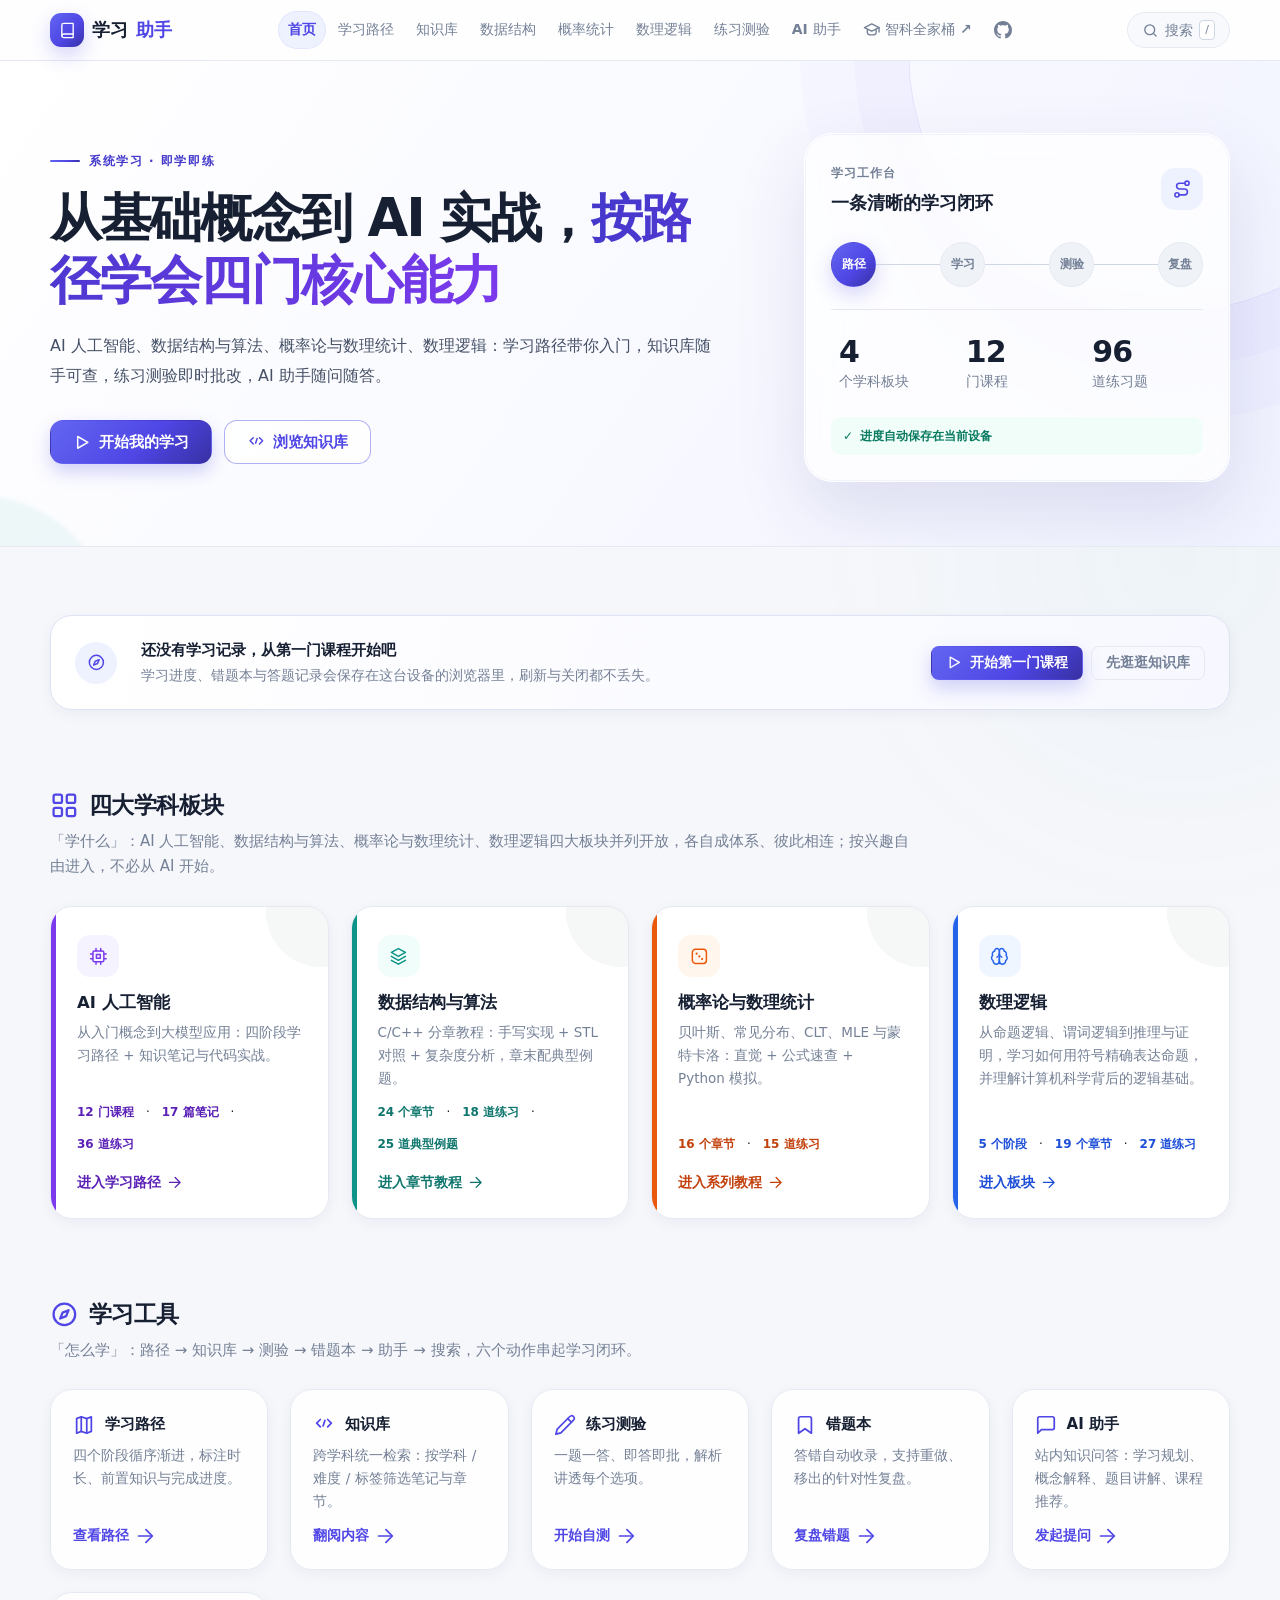
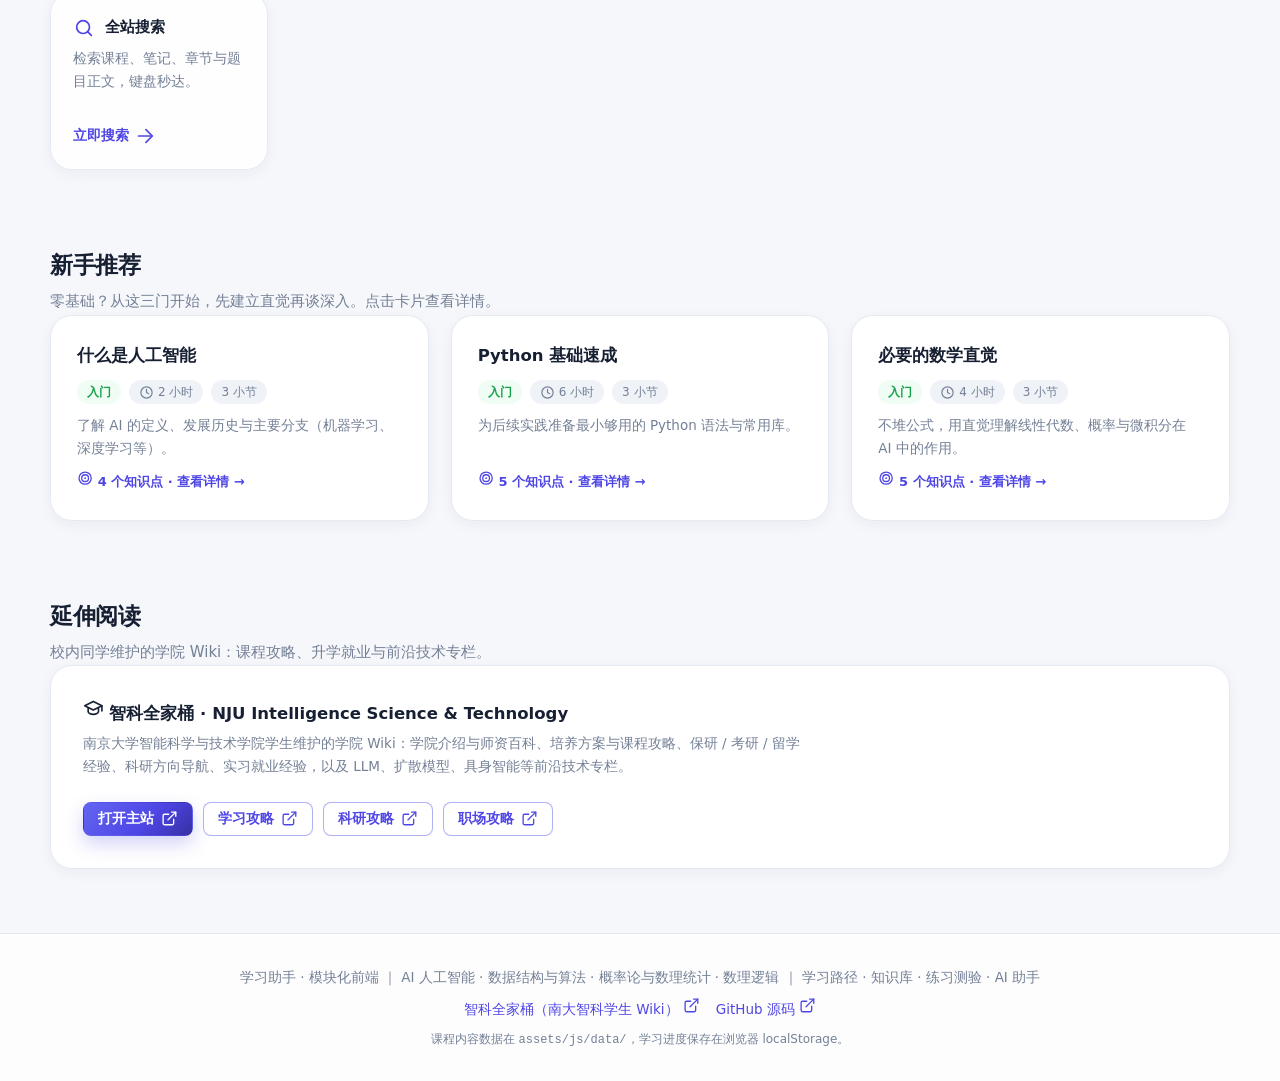
==== commit 3164a281: "界面美化" ====
--- a/index.html
+++ b/index.html
@@ -57,17 +57,33 @@
   <!-- ============ 视图：首页 ============ -->
   <section class="view active" id="view-home">
     <div class="hero">
-      <div class="container">
-        <h1>从基础概念到 AI 实战，<span class="hl">按路径学会四门核心能力</span></h1>
-        <p class="sub">AI 人工智能、数据结构与算法、概率论与数理统计、数理逻辑：学习路径带你入门，知识库随手可查，练习测验即时批改，AI 助手随问随答。</p>
-        <div class="hero-actions">
-          <a class="btn btn-primary" href="#/courses"><span class="icon" data-icon="play" data-size="15" aria-hidden="true"></span>开始我的学习</a>
-          <a class="btn btn-outline" href="#/knowledge"><span class="icon" data-icon="library" data-size="15" aria-hidden="true"></span>浏览知识库</a>
+      <div class="container hero-grid">
+        <div class="hero-copy">
+          <div class="hero-kicker"><span></span>系统学习 · 即学即练</div>
+          <h1>从基础概念到 AI 实战，<span class="hl">按路径学会四门核心能力</span></h1>
+          <p class="sub">AI 人工智能、数据结构与算法、概率论与数理统计、数理逻辑：学习路径带你入门，知识库随手可查，练习测验即时批改，AI 助手随问随答。</p>
+          <div class="hero-actions">
+            <a class="btn btn-primary" href="#/courses"><span class="icon" data-icon="play" data-size="15" aria-hidden="true"></span>开始我的学习</a>
+            <a class="btn btn-outline" href="#/knowledge"><span class="icon" data-icon="library" data-size="15" aria-hidden="true"></span>浏览知识库</a>
+          </div>
         </div>
-        <div class="stats-row">
-          <div class="stat"><div class="num" id="statSubjects">–</div><div class="label">个学科板块</div></div>
-          <div class="stat"><div class="num" id="statCourses">–</div><div class="label">门课程</div></div>
-          <div class="stat"><div class="num" id="statQuiz">–</div><div class="label">道练习题</div></div>
+        <aside class="hero-dashboard" aria-label="学习内容概览">
+          <div class="dashboard-top">
+            <div>
+              <span class="dashboard-label">学习工作台</span>
+              <strong>一条清晰的学习闭环</strong>
+            </div>
+            <span class="dashboard-mark" data-icon="route" data-size="20" aria-hidden="true"></span>
+          </div>
+          <div class="learning-loop" aria-hidden="true">
+            <span class="loop-step active">路径</span><i></i><span class="loop-step">学习</span><i></i><span class="loop-step">测验</span><i></i><span class="loop-step">复盘</span>
+          </div>
+          <div class="stats-row">
+            <div class="stat"><div class="num" id="statSubjects">–</div><div class="label">个学科板块</div></div>
+            <div class="stat"><div class="num" id="statCourses">–</div><div class="label">门课程</div></div>
+            <div class="stat"><div class="num" id="statQuiz">–</div><div class="label">道练习题</div></div>
+          </div>
+          <div class="dashboard-note"><span aria-hidden="true">✓</span>进度自动保存在当前设备</div>
         </div>
       </div>
     </div>
--- a/assets/css/variables.css
+++ b/assets/css/variables.css
@@ -4,13 +4,13 @@
    ============================================================ */
 :root {
   /* 品牌色：蓝紫主色（渐变仅用于主按钮与重点数字等少量强调） */
-  --color-primary: #5b5ce2;
-  --color-primary-strong: #4647c9;
-  --color-primary-deep: #302f8f;
-  --color-primary-light: #eff0ff;
-  --color-primary-ring: rgba(91, 92, 226, .20);
-  --grad-primary: linear-gradient(135deg, #7c78f6 0%, #5b5ce2 52%, #4141bd 100%);
-  --grad-number: linear-gradient(120deg, #4d4fda 0%, #8b5cf6 100%);
+  --color-primary: #4f46e5;
+  --color-primary-strong: #4338ca;
+  --color-primary-deep: #312e81;
+  --color-primary-light: #eef2ff;
+  --color-primary-ring: rgba(79, 70, 229, .18);
+  --grad-primary: linear-gradient(135deg, #6366f1 0%, #4f46e5 58%, #3730a3 100%);
+  --grad-number: linear-gradient(120deg, #4338ca 0%, #7c3aed 100%);
 
   /* 四大学科主题色（协调但区分明显） */
   --color-ai: #7c3aed;        /* AI 人工智能 · 紫 */
@@ -27,14 +27,14 @@
   --color-logic-deep: #1d4ed8;
 
   /* 中性色 */
-  --color-text: #17213a;
-  --color-text-body: #3d4a62;
-  --color-muted: #71809a;
-  --color-border: #e6eaf2;
-  --color-border-strong: #d3dae7;
+  --color-text: #172033;
+  --color-text-body: #465167;
+  --color-muted: #748096;
+  --color-border: #e5e9f2;
+  --color-border-strong: #cfd6e4;
   --color-surface: #ffffff;
-  --color-bg: #f7f8fc;
-  --color-bg-soft: #f1f3f9;
+  --color-bg: #f6f7fb;
+  --color-bg-soft: #eff2f7;
   --color-surface-raised: rgba(255, 255, 255, .82);
   --color-hero-tint: #f2f2ff;
 
@@ -65,12 +65,12 @@
   --fs-xs: 12px;
 
   /* 圆角 / 阴影（整体收敛，阴影更轻） */
-  --radius-card: 20px;
-  --radius-md: 14px;
-  --radius-sm: 9px;
+  --radius-card: 22px;
+  --radius-md: 13px;
+  --radius-sm: 8px;
   --radius-pill: 999px;
-  --shadow-card: 0 16px 36px rgba(35, 43, 76, .09), 0 2px 6px rgba(35, 43, 76, .03);
-  --shadow-soft: 0 2px 6px rgba(35, 43, 76, .045);
+  --shadow-card: 0 18px 44px rgba(30, 41, 72, .09), 0 2px 8px rgba(30, 41, 72, .035);
+  --shadow-soft: 0 4px 14px rgba(30, 41, 72, .05);
   --shadow-pop: 0 24px 60px rgba(35, 43, 76, .18);
 
   /* 间距节奏 */
--- a/assets/css/layout.css
+++ b/assets/css/layout.css
@@ -1,7 +1,7 @@
 /* ============================================================
    布局层 · 页面骨架：容器 / 顶栏 / 页脚 / 视图 / Hero / 区块 / 双栏
    ============================================================ */
-.container { width: min(1280px, 92%); margin: 0 auto; }
+.container { width: min(1180px, calc(100% - 48px)); margin: 0 auto; }
 main { flex: 1; }
 
 /* ---------- 单页路由视图 ---------- */
@@ -10,21 +10,21 @@
 
 /* ---------- 顶部导航 ---------- */
 .site-header {
-  background: rgba(255, 255, 255, .82);
-  backdrop-filter: blur(18px) saturate(1.15);
-  -webkit-backdrop-filter: blur(18px) saturate(1.15);
+  background: rgba(255, 255, 255, .88);
+  backdrop-filter: blur(20px) saturate(1.2);
+  -webkit-backdrop-filter: blur(20px) saturate(1.2);
   border-bottom: 1px solid var(--color-border);
   position: sticky;
   top: 0;
   z-index: 100;
 }
-.nav { display: flex; align-items: center; justify-content: space-between; height: var(--header-h); gap: var(--space-4); }
+.nav { display: flex; align-items: center; justify-content: space-between; height: var(--header-h); gap: 18px; }
 .brand { display: flex; align-items: center; gap: var(--space-2); font-size: 18px; font-weight: 700; color: var(--color-text); white-space: nowrap; }
 .brand:hover { text-decoration: none; }
-.brand .logo { display: inline-flex; align-items: center; justify-content: center; width: 32px; height: 32px; border-radius: 10px; background: var(--grad-primary); color: #fff; flex-shrink: 0; box-shadow: 0 6px 16px rgba(91, 92, 226, .28); }
+.brand .logo { display: inline-flex; align-items: center; justify-content: center; width: 34px; height: 34px; border-radius: 11px; background: var(--grad-primary); color: #fff; flex-shrink: 0; box-shadow: 0 8px 20px rgba(79, 70, 229, .24); }
 .brand .brand-sub { color: var(--color-primary); }
 .nav-links { display: flex; gap: 2px; list-style: none; align-items: center; }
-.nav-links a { display: flex; align-items: center; gap: 5px; padding: 7px 12px; border-radius: var(--radius-sm); color: var(--color-muted); font-size: var(--fs-body); font-weight: 550; white-space: nowrap; transition: background .18s ease, color .18s ease, transform .18s ease; }
+.nav-links a { display: flex; align-items: center; gap: 5px; padding: 7px 10px; border-radius: var(--radius-pill); color: var(--color-muted); font-size: 14px; font-weight: 560; white-space: nowrap; transition: background .18s ease, color .18s ease, transform .18s ease; }
 .nav-links a:hover { color: var(--color-text); background: var(--color-bg-soft); text-decoration: none; }
 .nav-links a.active { color: var(--color-primary); background: var(--color-primary-light); font-weight: 700; box-shadow: inset 0 0 0 1px rgba(91, 92, 226, .08); }
 .nav-links a.ext-link { color: var(--color-muted); }
@@ -45,36 +45,50 @@
 .site-footer .footer-links { display: flex; gap: var(--space-4); flex-wrap: wrap; justify-content: center; }
 
 /* ---------- 首页 Hero（低密度首屏：标题 + 说明 + 两个按钮 + 三个统计） ---------- */
-.hero { padding: 78px 0 58px; background: radial-gradient(circle at 78% 30%, rgba(139, 92, 246, .22), transparent 23%), radial-gradient(circle at 87% 72%, rgba(91, 92, 226, .14), transparent 28%), linear-gradient(112deg, #fff 0%, #fbfbff 46%, #f0f0ff 100%); border-bottom: 1px solid var(--color-border); position: relative; overflow: hidden; }
-.hero::before { content: ""; position: absolute; width: 300px; height: 300px; right: 8%; top: 26px; border: 1px solid rgba(91, 92, 226, .19); border-radius: 38% 62% 57% 43% / 45% 42% 58% 55%; transform: rotate(-19deg); box-shadow: 18px 20px 0 rgba(255,255,255,.46), 0 0 0 22px rgba(91, 92, 226, .055); pointer-events: none; }
-.hero::after { content: ""; position: absolute; width: 160px; height: 160px; right: 17%; top: 92px; border: 1px solid rgba(91, 92, 226, .22); border-radius: 50%; box-shadow: 0 0 0 14px rgba(255,255,255,.32), 0 0 0 29px rgba(91, 92, 226, .045); pointer-events: none; }
+.hero { padding: 72px 0 64px; background: linear-gradient(125deg, #ffffff 0%, #f8f9ff 55%, #f0f2ff 100%); border-bottom: 1px solid var(--color-border); position: relative; overflow: hidden; }
+.hero::before { content: ""; position: absolute; width: 520px; height: 520px; right: -150px; top: -270px; border: 1px solid rgba(79, 70, 229, .12); border-radius: 50%; box-shadow: 0 0 0 54px rgba(79, 70, 229, .025), 0 0 0 108px rgba(79, 70, 229, .018); pointer-events: none; }
+.hero::after { content: ""; position: absolute; width: 260px; height: 260px; left: -150px; bottom: -210px; border-radius: 50%; background: rgba(13, 148, 136, .06); filter: blur(2px); pointer-events: none; }
 .hero .container { position: relative; z-index: 1; }
-.hero h1 { font-size: var(--fs-display); line-height: 1.24; font-weight: 800; letter-spacing: -.02em; max-width: 860px; }
+.hero-grid { display: grid; grid-template-columns: minmax(0, 1.22fr) minmax(340px, .78fr); align-items: center; gap: clamp(44px, 7vw, 88px); }
+.hero-copy { min-width: 0; }
+.hero-kicker { display: flex; align-items: center; gap: 9px; margin-bottom: 16px; color: var(--color-primary-strong); font-size: 12px; font-weight: 750; letter-spacing: .13em; }
+.hero-kicker span { width: 30px; height: 2px; border-radius: var(--radius-pill); background: var(--grad-primary); }
+.hero h1 { font-size: clamp(34px, 4.1vw, 54px); line-height: 1.18; font-weight: 800; letter-spacing: -.035em; max-width: 720px; }
 .hero h1 .hl { background: var(--grad-number); -webkit-background-clip: text; background-clip: text; color: transparent; }
-.hero p.sub { margin: 18px 0 28px; color: var(--color-muted); font-size: 16.5px; line-height: 1.85; max-width: 700px; }
+.hero p.sub { margin: 20px 0 30px; color: var(--color-text-body); font-size: 16px; line-height: 1.85; max-width: 680px; }
 .hero-actions { display: flex; gap: var(--space-3); flex-wrap: wrap; }
-.stats-row { display: flex; gap: 12px; flex-wrap: wrap; margin-top: 42px; }
-.stat { display: flex; flex-direction: column; min-width: 112px; padding: 10px 18px 11px; border-left: 1px solid rgba(91, 92, 226, .16); }
-.stat:first-child { border-left: 0; padding-left: 0; }
-.stat .num { font-size: 30px; font-weight: 800; background: var(--grad-number); -webkit-background-clip: text; background-clip: text; color: transparent; line-height: 1.2; }
+.hero-dashboard { background: rgba(255, 255, 255, .76); border: 1px solid rgba(255, 255, 255, .9); border-radius: 28px; padding: 26px; box-shadow: 0 28px 70px rgba(54, 52, 135, .13), inset 0 0 0 1px rgba(79, 70, 229, .06); backdrop-filter: blur(16px); }
+.dashboard-top { display: flex; align-items: center; justify-content: space-between; gap: 16px; }
+.dashboard-top strong { display: block; margin-top: 2px; font-size: 18px; }
+.dashboard-label { color: var(--color-muted); font-size: 12px; font-weight: 650; letter-spacing: .08em; }
+.dashboard-mark { display: flex; align-items: center; justify-content: center; width: 42px; height: 42px; border-radius: 14px; background: var(--color-primary-light); color: var(--color-primary); }
+.learning-loop { display: flex; align-items: center; margin: 24px 0 22px; }
+.learning-loop i { flex: 1; height: 1px; background: var(--color-border-strong); }
+.loop-step { display: flex; align-items: center; justify-content: center; width: 45px; height: 45px; border-radius: 50%; background: var(--color-bg-soft); border: 1px solid var(--color-border); color: var(--color-muted); font-size: 12px; font-weight: 700; }
+.loop-step.active { background: var(--grad-primary); border-color: transparent; color: #fff; box-shadow: 0 8px 20px rgba(79, 70, 229, .23); }
+.stats-row { display: grid; grid-template-columns: repeat(3, 1fr); gap: 8px; padding-top: 20px; border-top: 1px solid var(--color-border); }
+.stat { display: flex; flex-direction: column; min-width: 0; padding: 4px 8px; }
+.stat .num { font-size: 30px; font-weight: 800; color: var(--color-text); line-height: 1.2; letter-spacing: -.03em; }
 .stat .label { font-size: var(--fs-sm); color: var(--color-muted); }
+.dashboard-note { display: flex; align-items: center; gap: 7px; margin-top: 20px; padding: 9px 12px; border-radius: 10px; background: #f0fdf8; color: #087a61; font-size: 12px; font-weight: 600; }
 
 /* ---------- 区块通用 ---------- */
-.section { padding: 54px 0 8px; }
-.section-head { margin-bottom: 28px; }
-.section-title { font-size: var(--fs-h2); display: flex; align-items: center; gap: 10px; letter-spacing: -.01em; }
+.section { padding: 68px 0 0; }
+.section + .section { padding-top: 76px; }
+.section-head { margin-bottom: 26px; }
+.section-title { font-size: 23px; display: flex; align-items: center; gap: 10px; letter-spacing: -.02em; }
 .section-title .icon { color: var(--color-primary); display: inline-flex; }
 .section-desc { color: var(--color-muted); margin-top: 4px; font-size: var(--fs-body); max-width: 860px; }
 
 /* ---------- 卡片网格 ---------- */
-.grid { display: grid; gap: var(--gap-card); grid-template-columns: repeat(auto-fit, minmax(250px, 1fr)); }
+.grid { display: grid; gap: var(--gap-card); grid-template-columns: repeat(auto-fit, minmax(250px, 1fr)); align-items: stretch; }
 .grid-3 { grid-template-columns: repeat(auto-fit, minmax(280px, 1fr)); }
 
 /* 四张学科板块卡：宽屏一行四张；窄屏断点见 responsive.css（必须在那一层覆写，顺序不可颠倒） */
 .grid-4 { grid-template-columns: repeat(4, minmax(0, 1fr)); }
 
 /* ---------- 内页标题条（去大面积渐变：白底 + 学科色点缀） ---------- */
-.page-head { background: linear-gradient(112deg, rgba(255,255,255,.98), #f2f3ff); border-bottom: 1px solid var(--color-border); padding: 42px 0 34px; margin-bottom: var(--space-6); position: relative; overflow: hidden; }
+.page-head { background: linear-gradient(120deg, rgba(255,255,255,.98), #f2f4ff); border-bottom: 1px solid var(--color-border); padding: 48px 0 38px; margin-bottom: 36px; position: relative; overflow: hidden; }
 .page-head::after { content: ""; position: absolute; inset: 0 0 0 auto; width: 30%; background: radial-gradient(circle at 72% 36%, rgba(91, 92, 226, .12), transparent 58%); pointer-events: none; }
 .page-head .container { position: relative; z-index: 1; }
 .page-head h1 { font-size: var(--fs-h1); display: flex; align-items: center; gap: 12px; }
@@ -105,10 +119,10 @@
 .flow-arrow { color: var(--color-border-strong); display: inline-flex; }
 
 /* ---------- 知识库 / 教程双栏 ---------- */
-.kb-layout { display: grid; grid-template-columns: 340px minmax(0, 1fr); gap: var(--space-5); align-items: start; }
+.kb-layout { display: grid; grid-template-columns: 300px minmax(0, 1fr); gap: 28px; align-items: start; }
 .kb-layout > * { min-width: 0; }   /* 允许子项收缩，宽内容由自身滚动容器消化 */
 .kb-list { display: flex; flex-direction: column; gap: 10px; }
-.kb-article { background: rgba(255,255,255,.92); border: 1px solid var(--color-border); border-radius: var(--radius-card); padding: 38px 44px; box-shadow: var(--shadow-card); min-height: 360px; }
+.kb-article { background: rgba(255,255,255,.94); border: 1px solid var(--color-border); border-radius: var(--radius-card); padding: 42px clamp(28px, 4vw, 56px); box-shadow: var(--shadow-soft); min-height: 360px; }
 .kb-article h1 { font-size: var(--fs-h1); margin-bottom: 10px; }
 .kb-article .meta { color: var(--color-muted); font-size: var(--fs-sm); margin-bottom: var(--space-5); display: flex; gap: var(--space-2); flex-wrap: wrap; align-items: center; }
 .kb-article h2 { font-size: var(--fs-h3); margin: 26px 0 10px; padding-left: 10px; border-left: 4px solid var(--color-primary); }
--- a/assets/css/components.css
+++ b/assets/css/components.css
@@ -9,7 +9,7 @@
 .icon-xl { width: 34px; height: 34px; }
 
 /* ---------- 按钮（hover / focus / active 状态明确） ---------- */
-.btn { display: inline-flex; align-items: center; justify-content: center; gap: 7px; padding: 10px 22px; border-radius: var(--radius-md); font-size: var(--fs-body); font-weight: 650; cursor: pointer; border: 1px solid transparent; transition: background .18s ease, box-shadow .18s ease, transform .18s ease, color .18s ease, border-color .18s ease; text-decoration: none !important; line-height: 1.4; user-select: none; }
+.btn { display: inline-flex; align-items: center; justify-content: center; gap: 7px; min-height: 44px; padding: 10px 22px; border-radius: var(--radius-md); font-size: var(--fs-body); font-weight: 650; cursor: pointer; border: 1px solid transparent; transition: background .18s ease, box-shadow .18s ease, transform .18s ease, color .18s ease, border-color .18s ease; text-decoration: none !important; line-height: 1.4; user-select: none; }
 .btn:active { transform: translateY(1px) scale(.99); }
 .btn-primary { background: var(--grad-primary); color: #fff; box-shadow: 0 8px 18px rgba(91, 92, 226, .27); }
 .btn-primary:hover { filter: brightness(1.04); transform: translateY(-1px); box-shadow: 0 12px 24px rgba(91, 92, 226, .34); }
@@ -20,7 +20,7 @@
 .btn-ghost:hover { color: var(--color-text); background: var(--color-bg-soft); border-color: var(--color-border-strong); }
 .btn-quiet { background: var(--color-bg-soft); color: var(--color-text-body); border-color: transparent; }
 .btn-quiet:hover { background: var(--color-border); }
-.btn-sm { padding: 6px 14px; font-size: var(--fs-sm); border-radius: var(--radius-sm); }
+.btn-sm { min-height: 34px; padding: 6px 14px; font-size: var(--fs-sm); border-radius: var(--radius-sm); }
 .btn-xs { padding: 3px 10px; font-size: var(--fs-xs); border-radius: var(--radius-sm); }
 .btn[disabled] { opacity: .5; cursor: not-allowed; filter: none; }
 
@@ -42,17 +42,17 @@
 .chip.active { background: var(--color-primary); color: #fff; border-color: var(--color-primary); }
 
 /* ---------- 基础卡片 ---------- */
-.card { background: var(--color-surface-raised); border: 1px solid var(--color-border); border-radius: var(--radius-card); padding: var(--space-5) var(--space-6); box-shadow: var(--shadow-soft); transition: box-shadow .22s ease, transform .22s ease, border-color .22s ease; }
+.card { background: var(--color-surface); border: 1px solid var(--color-border); border-radius: var(--radius-card); padding: 26px; box-shadow: var(--shadow-soft); transition: box-shadow .22s ease, transform .22s ease, border-color .22s ease; }
 .card:hover { box-shadow: var(--shadow-card); transform: translateY(-2px); border-color: #dbe0ef; }
 
 /* ---------- 首页 · 学科板块卡（主题色实底风格，强调“学什么”） ---------- */
-.subject-card { display: block; color: inherit; border-radius: var(--radius-card); padding: 26px var(--space-6) 24px; border: 1px solid var(--color-border); position: relative; overflow: hidden; background: linear-gradient(145deg, #fff, #fafbff); box-shadow: var(--shadow-soft); transition: all .22s ease; }
+.subject-card { display: flex; flex-direction: column; color: inherit; border-radius: var(--radius-card); min-height: 280px; padding: 28px 26px 24px; border: 1px solid var(--color-border); position: relative; overflow: hidden; background: var(--color-surface); box-shadow: var(--shadow-soft); transition: all .22s ease; }
 .subject-card::after { content: ""; position: absolute; width: 110px; height: 110px; right: -48px; top: -50px; border-radius: 50%; background: currentColor; opacity: .035; pointer-events: none; }
 .subject-card::before { content: ""; position: absolute; inset: 0 auto 0 0; width: 5px; }
 .subject-card:hover { text-decoration: none; transform: translateY(-5px); box-shadow: var(--shadow-card); }
 .subject-card .icon-xl { width: 42px; height: 42px; border-radius: var(--radius-md); display: flex; align-items: center; justify-content: center; margin-bottom: var(--space-3); }
 .subject-card h3 { font-size: var(--fs-h3); margin-bottom: 4px; }
-.subject-card p { color: var(--color-muted); font-size: var(--fs-sm); }
+.subject-card p { color: var(--color-muted); font-size: var(--fs-sm); flex: 1; }
 .subject-card .counts { display: flex; gap: var(--space-3); margin-top: var(--space-3); font-size: var(--fs-xs); flex-wrap: wrap; }
 .subject-card .go { margin-top: var(--space-4); font-size: var(--fs-sm); font-weight: 700; display: inline-flex; align-items: center; gap: 5px; }
 .subject-card.card-ai::before { background: var(--color-ai); }
@@ -69,16 +69,16 @@
 .subject-card.card-logic .go, .subject-card.card-logic .counts b { color: var(--color-logic-deep); }
 
 /* ---------- 首页 · 学习工具卡（轻量线框风格，强调“怎么学”） ---------- */
-.tool-card { display: block; color: inherit; background: rgba(255,255,255,.62); border: 1px solid var(--color-border); border-radius: var(--radius-card); padding: 20px var(--space-5); box-shadow: 0 1px 2px rgba(35,43,76,.025); transition: all .22s ease; }
+.tool-card { display: flex; flex-direction: column; color: inherit; min-height: 178px; background: rgba(255,255,255,.82); border: 1px solid var(--color-border); border-radius: var(--radius-card); padding: 22px; box-shadow: var(--shadow-soft); transition: all .22s ease; }
 .tool-card:hover { text-decoration: none; border-color: rgba(91,92,226,.34); background: linear-gradient(145deg, #fff, var(--color-primary-light)); transform: translateY(-3px); box-shadow: var(--shadow-card); }
 .tool-card .tool-top { display: flex; align-items: center; gap: 10px; margin-bottom: 6px; }
 .tool-card .icon { width: 22px; height: 22px; color: var(--color-primary); }
 .tool-card h3 { font-size: var(--fs-body); }
-.tool-card p { color: var(--color-muted); font-size: var(--fs-sm); }
+.tool-card p { color: var(--color-muted); font-size: var(--fs-sm); flex: 1; }
 .tool-card .go { margin-top: var(--space-3); font-size: var(--fs-sm); font-weight: 700; color: var(--color-primary); display: inline-flex; align-items: center; gap: 5px; }
 
 /* ---------- 首页 · 我的学习进度卡 ---------- */
-.progress-card { display: flex; align-items: center; gap: var(--space-5); flex-wrap: wrap; background: linear-gradient(105deg, #fff, #f8f8ff); border: 1px solid #e2e5fa; border-radius: var(--radius-card); padding: 20px 24px; margin-top: var(--space-5); box-shadow: var(--shadow-card); }
+.progress-card { display: flex; align-items: center; gap: var(--space-5); flex-wrap: wrap; background: linear-gradient(105deg, #fff, #f7f8ff); border: 1px solid #dde2f5; border-radius: var(--radius-card); padding: 22px 24px; box-shadow: var(--shadow-soft); }
 .progress-card .pc-icon { width: 42px; height: 42px; border-radius: 50%; background: var(--color-primary-light); color: var(--color-primary); display: flex; align-items: center; justify-content: center; flex-shrink: 0; }
 .progress-card .pc-main { flex: 1; min-width: 240px; }
 .progress-card .pc-title { font-weight: 700; font-size: var(--fs-body); }
@@ -147,7 +147,7 @@
 .kb-searchbar { display: flex; gap: 10px; align-items: center; flex: 1; min-width: 220px; }
 .kb-searchbar input { flex: 1; font: inherit; font-size: var(--fs-sm); border: 1px solid var(--color-border); border-radius: var(--radius-md); padding: 8px 14px; outline: none; background: var(--color-bg); color: var(--color-text); min-width: 120px; }
 .kb-searchbar input:focus { border-color: var(--color-primary); box-shadow: 0 0 0 3px var(--color-primary-ring); background: var(--color-surface); }
-.kb-item { width: 100%; text-align: left; background: var(--color-surface); border: 1px solid var(--color-border); border-radius: var(--radius-md); padding: 13px 16px; cursor: pointer; font: inherit; color: inherit; transition: all .15s ease; display: block; }
+.kb-item { width: 100%; text-align: left; background: rgba(255,255,255,.8); border: 1px solid var(--color-border); border-radius: var(--radius-md); padding: 14px 16px; cursor: pointer; font: inherit; color: inherit; transition: all .15s ease; display: block; }
 .kb-item:hover { border-color: var(--color-primary); }
 .kb-item.active { border-color: var(--color-primary); background: var(--color-primary-light); box-shadow: inset 0 0 0 1px var(--color-primary); }
 .kb-item .cat { font-size: var(--fs-xs); color: var(--color-muted); font-weight: 600; display: flex; align-items: center; gap: 6px; }
--- a/assets/css/responsive.css
+++ b/assets/css/responsive.css
@@ -11,9 +11,13 @@
    ⚠ 必须用 minmax(0, 1fr) 而非 1fr：grid 子项默认 min-width:auto，
    会被 230px 的横向章节条与正文宽表格撑破，导致整页横向溢出。 */
 @media (max-width: 900px) {
+  .hero-grid { grid-template-columns: minmax(0, 1fr); gap: 36px; }
+  .hero-copy { max-width: 760px; }
+  .hero-dashboard { max-width: 660px; }
   .kb-layout { grid-template-columns: minmax(0, 1fr); }
-  .kb-list { flex-direction: row; overflow-x: auto; padding-bottom: 6px; }
+  .kb-list { flex-direction: row; align-items: stretch; overflow-x: auto; padding-bottom: 6px; scrollbar-color: var(--color-border-strong) transparent; scrollbar-width: thin; }
   .kb-item { min-width: 230px; flex-shrink: 0; }
+  #kbList .kb-group-title, #kbList .kb-count-line { display: none; }
   .grid { grid-template-columns: repeat(auto-fit, minmax(min(100%, 260px), 1fr)); }
 }
 
@@ -70,22 +74,37 @@
   .nav-links a { padding: 11px 12px; font-size: 16px; }
 
   /* Hero：短高度内完成标题、说明与主行动 */
-  .hero { padding: 42px 0 30px; }
-  .hero::before { width: 175px; height: 175px; right: -72px; top: -68px; box-shadow: 0 0 0 14px rgba(91, 92, 226, .045); }
-  .hero::after { width: 90px; height: 90px; right: -14px; top: 2px; box-shadow: 0 0 0 12px rgba(91, 92, 226, .04); }
+  .hero { padding: 44px 0 36px; }
+  .hero::before { width: 250px; height: 250px; right: -120px; top: -120px; box-shadow: 0 0 0 34px rgba(79, 70, 229, .025); }
+  .hero::after { display: none; }
+  .hero-grid { gap: 30px; }
+  .hero h1 { font-size: clamp(31px, 9.5vw, 42px); }
+  .hero-kicker { margin-bottom: 12px; }
   .hero p.sub { margin: 10px 0 var(--space-4); font-size: var(--fs-body); }
   .hero-actions .btn { flex: 1; justify-content: center; min-width: 138px; }
-  .stats-row { gap: 4px; margin-top: 28px; }
-  .stat { min-width: 0; padding: 8px 16px; }
+  .hero-dashboard { padding: 22px 18px 18px; border-radius: 22px; }
+  .dashboard-top strong { font-size: 16px; }
+  .learning-loop { margin: 20px 0 18px; }
+  .loop-step { width: 42px; height: 42px; }
+  .stats-row { gap: 4px; }
+  .stat { min-width: 0; padding: 6px 8px; }
   .stat .num { font-size: 24px; }
+  .stat .label { font-size: 12px; }
 
-  .section { padding: var(--space-6) 0 4px; }
-  .section-title { font-size: var(--fs-h3); }
+  .section { padding: 42px 0 0; }
+  .section + .section { padding-top: 50px; }
+  .section-title { font-size: 20px; }
   .page-head { padding: var(--space-5) 0 var(--space-4); margin-bottom: var(--space-4); }
   .page-head h1 { font-size: var(--fs-h2); }
-  .container { width: min(1280px, 92%); }
+  .container { width: min(1280px, calc(100% - 32px)); }
 
   .kb-article { padding: var(--space-5) var(--space-4); box-shadow: var(--shadow-soft); }
+  .kb-toolbar { padding: 12px 0; overflow: hidden; }
+  .kb-toolbar .fgroup { flex-wrap: nowrap; overflow-x: auto; scrollbar-width: none; padding: 0 var(--space-4); margin-bottom: 8px; }
+  .kb-toolbar .fgroup::-webkit-scrollbar { display: none; }
+  .kb-toolbar .flabel { position: sticky; left: 0; z-index: 1; min-width: 46px; padding: 5px 8px 5px 0; background: linear-gradient(90deg, var(--color-surface) 80%, rgba(255,255,255,0)); }
+  .kb-toolbar .chip { flex-shrink: 0; }
+  .kb-toolbar .kb-searchbar { min-width: calc(100% - 46px); overflow: visible; }
   /* 窄屏表格自适应：定宽布局 + 缩小字号与内边距，让 5 列表格也能换行放下，不出现横向滚动条 */
   .kb-article table { table-layout: fixed; font-size: 12.5px; }
   .kb-article th, .kb-article td { padding: 5px 6px; }
@@ -112,5 +131,5 @@
 @media (max-width: 380px) {
   .hero-actions { flex-direction: column; }
   .hero-actions .btn { width: 100%; }
-  .stats-row { gap: var(--space-4); }
+  .learning-loop i { min-width: 8px; }
 }
